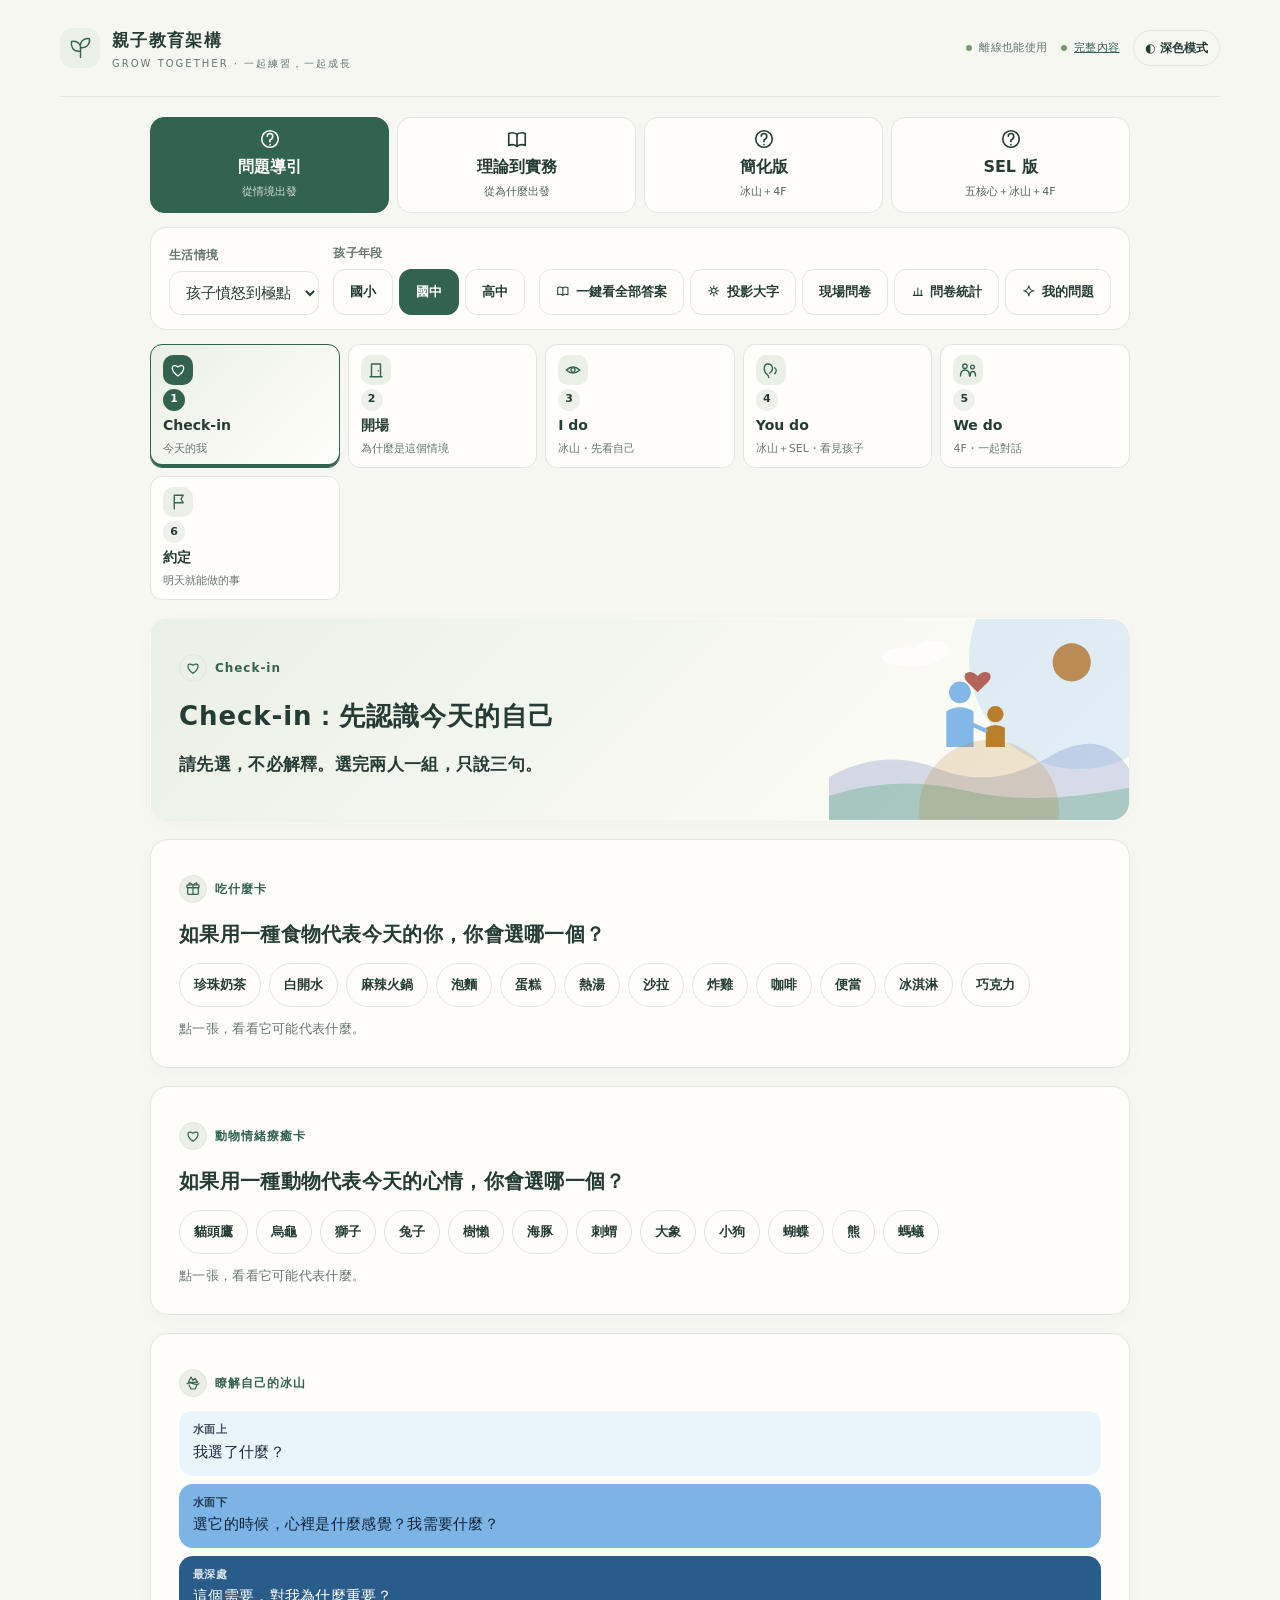
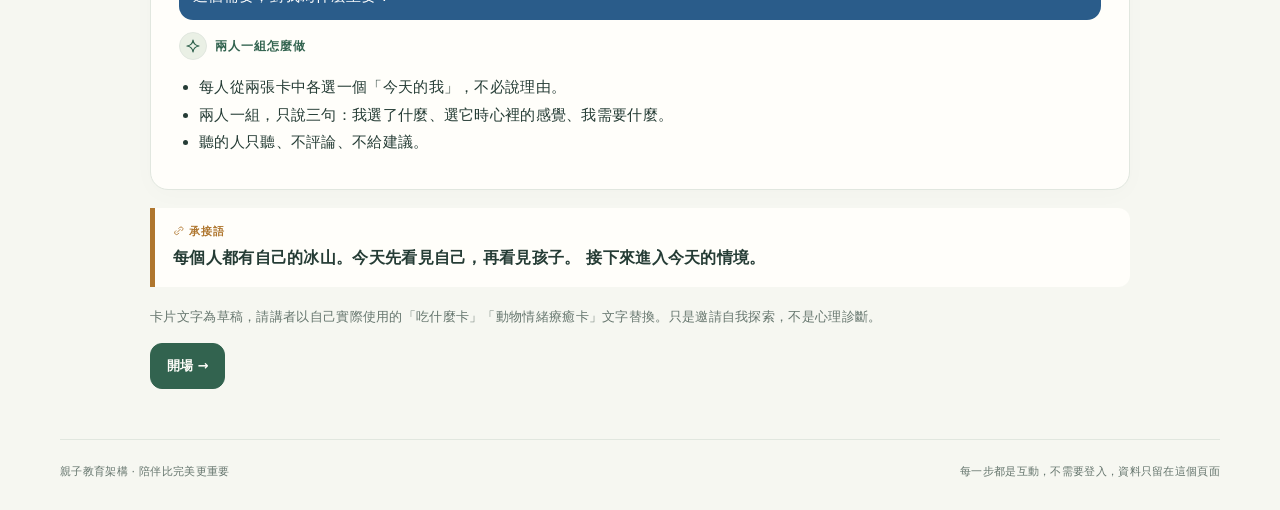
==== index.html @ 636d1036 "新增第四模式「SEL 版」：五大核心＋台語連連看＋冰山＋4F Co-Authored-By: Claude Sonnet 5.5 <noreply@anthropic.com> Claude-Sess" ====
<!doctype html>
<html lang="zh-Hant"><head><meta charset="utf-8"><meta name="viewport" content="width=device-width,initial-scale=1">
<title>親子教育架構・練習</title>
<style>

:root{--ink:#1F2A3A;--mut:#4A5568;--line:#DDE3E1;--bg:#FBFBF8;--card:#fff;--teal:#2A7F7A;--amber:#B7791F;--red:#B5473A;--blue:#2A5C8A;--track:#E9EEF2;--chipfg:#FFFFFF;--sky:#E4EDF4;--sea:#BFD9EE}
@media (prefers-color-scheme: dark){:root:not([data-theme="light"]){--ink:#E6EDF3;--mut:#A9B4C2;--line:#2F3B4C;--bg:#161C26;--card:#1E2733;--teal:#5FC4BD;--amber:#E9B872;--red:#F08A7E;--blue:#7DB4E6;--track:#2C3745;--chipfg:#10233A;--sky:#1A2230;--sea:#223B57}}
:root[data-theme="dark"]{--ink:#E6EDF3;--mut:#A9B4C2;--line:#2F3B4C;--bg:#161C26;--card:#1E2733;--teal:#5FC4BD;--amber:#E9B872;--red:#F08A7E;--blue:#7DB4E6;--track:#2C3745;--chipfg:#10233A;--sky:#1A2230;--sea:#223B57}
*{box-sizing:border-box}
body{margin:0;background:var(--bg);color:var(--ink);font-family:'Noto Sans TC',Arial,sans-serif;padding:16px;line-height:1.55}
.wrap{max-width:980px;margin:0 auto}
h1{font-size:24px;margin:4px 0 10px}
h2{font-size:18px;color:var(--teal);margin:0 0 8px}
h3{font-size:15px;margin:10px 0 4px}
label{display:block;font-size:14px;color:var(--mut);margin-top:8px}
select,button,textarea,input[type=text]{font:inherit;padding:9px 10px;border-radius:10px;border:1px solid var(--line);background:var(--card);color:var(--ink);width:100%}
button{cursor:pointer;width:auto}
button.primary{background:var(--teal);color:#fff;border-color:var(--teal)}
.row{display:flex;gap:8px;flex-wrap:wrap;align-items:center}
.seg button{border-radius:999px;padding:7px 16px}
.seg button.on,.tabs button.on{background:var(--teal);color:#fff;border-color:var(--teal)}
.tabs{display:flex;gap:6px;margin:12px 0;flex-wrap:wrap}
.tabs button{border-radius:10px;padding:9px 16px}
.card{background:var(--card);border:1px solid var(--line);border-radius:14px;padding:16px;margin:12px 0}
.grid{display:grid;grid-template-columns:repeat(auto-fit,minmax(260px,1fr));gap:12px}
.layerrow{border:1px solid var(--line);border-radius:10px;padding:8px 12px;margin:8px 0}
.layerrow small{display:block;opacity:.8}
.chip{display:inline-block;font-size:12px;font-weight:700;padding:2px 10px;border-radius:999px;margin:2px 4px 2px 0;background:var(--c);color:var(--chipfg)}
.legend{display:flex;flex-wrap:wrap;gap:6px;align-items:center;margin:6px 0}
.legend b{font-size:13px;color:var(--mut);margin-right:4px}
.sky{background:var(--sky);padding:10px 0 0;border-radius:12px 12px 0 0}
.sea{background:var(--sea);padding:0 0 10px;border-radius:0 0 12px 12px}
.wl{position:relative;border-top:3px dashed var(--blue);height:0}
.wl span{position:absolute;right:8px;top:-22px;font-size:12px;color:var(--blue);font-weight:700}
.band{text-align:center;font-size:14px;line-height:1.45}
.band small{display:block;font-size:12px;opacity:.85;margin-bottom:2px}
.band.b1{clip-path:polygon(24% 0,76% 0,94% 100%,6% 100%);padding:16px 17% 14px;margin:0 6%}
.band.b2{clip-path:polygon(4% 0,96% 0,100% 100%,0 100%);padding:16px 12% 14px}
.band.b3{clip-path:polygon(0 0,100% 0,88% 100%,12% 100%);padding:14px 16% 26px}
.f4{display:grid;grid-template-columns:repeat(auto-fit,minmax(215px,1fr));gap:10px}
.fc{background:var(--card);border:1px solid var(--line);border-top:8px solid var(--c);border-radius:12px;padding:12px}
.fc .fb{display:inline-block;background:var(--c);color:var(--chipfg);border-radius:999px;padding:1px 12px;font-weight:700;margin-right:6px}
.map{display:grid;grid-template-columns:auto 18px auto 18px 1fr;gap:6px 4px;align-items:center;margin:8px 0}
.map .ar{text-align:center;color:var(--mut)}
.map .box{border-radius:10px;padding:8px 10px;font-size:14px;font-weight:700}
.sel5{display:grid;grid-template-columns:repeat(auto-fit,minmax(170px,1fr));gap:10px}
.sc{background:var(--card);border:1px solid var(--line);border-top:8px solid var(--c);border-radius:12px;padding:12px;font-size:14px}
.sc .num{display:inline-flex;width:30px;height:30px;border-radius:50%;background:var(--c);color:var(--chipfg);align-items:center;justify-content:center;font-weight:700;margin-right:6px}
.sc small{display:block;color:var(--mut);margin:4px 0}
.chain{display:flex;flex-wrap:wrap;gap:8px;align-items:stretch;margin:8px 0}
.chain div{flex:1 1 150px;background:var(--track);border-radius:10px;padding:8px 10px;font-size:14px}
.chain b{display:block;font-size:12px;color:var(--teal)}
.tag{display:inline-block;font-size:12px;padding:2px 8px;border-radius:999px;background:var(--track);color:var(--mut);margin:2px 4px 2px 0}
.tag.warn{background:#F6D8D3;color:#7A2A20}
.todo{color:var(--red);font-weight:700}
.mut{color:var(--mut);font-size:14px}
ul,ol{padding-left:20px;margin:6px 0}
.bar{display:flex;align-items:center;gap:8px;margin:3px 0;font-size:13px}
.bar .t{flex:0 0 36px;color:var(--mut)}
.bar .track{flex:1;height:14px;background:var(--track);border-radius:7px;overflow:hidden}
.bar .fill{height:100%;border-radius:7px}
.bar .v{flex:0 0 44px;text-align:right}
.item{margin:12px 0;padding-bottom:10px;border-bottom:1px dashed var(--line)}
.ok{color:var(--teal);font-weight:700}.bad{color:var(--red);font-weight:700}
.hidden{display:none}
.rank{display:flex;gap:10px;align-items:flex-start;margin:8px 0}
.rank .n{flex:0 0 28px;height:28px;border-radius:50%;background:var(--teal);color:#fff;text-align:center;line-height:28px;font-weight:700}


/* Visual refresh — all assets remain self-contained. */
:root,:root[data-theme="light"]{color-scheme:light;--ink:#253c35;--mut:#66766e;--line:#e1e7df;--bg:#f6f7f1;--card:#fffefa;--teal:#32634f;--amber:#af762e;--red:#a74337;--blue:#427a92;--track:#edf1e9;--chipfg:#fff;--sky:#edf4f5;--sea:#d3e5e8;--soft:#eaf0e5;--shadow:0 5px 24px #263d3305}
:root[data-theme="dark"]{color-scheme:dark;--ink:#e3ece3;--mut:#acbcb1;--line:#354b40;--bg:#16251e;--card:#203329;--teal:#9fc9ab;--amber:#e3b46d;--red:#f1a393;--blue:#9fc7d9;--track:#2d4336;--chipfg:#17271e;--sky:#243d43;--sea:#2b4c55;--soft:#2c4435;--shadow:none}
html{scroll-behavior:smooth;scroll-padding-top:24px}
body{padding:0;font-family:"Microsoft JhengHei","PingFang TC",system-ui,sans-serif;font-size:15px;line-height:1.85;background:var(--bg);letter-spacing:.02em}
button,select,input,textarea{font:inherit}
button,select,input[type=text],textarea{min-height:44px;border-radius:12px;transition:background .18s,border-color .18s,box-shadow .18s}
button{font-size:13px;font-weight:600;padding:10px 16px}
button:hover{border-color:var(--teal);background:var(--soft)}
button.primary{background:var(--teal);border-color:var(--teal);color:var(--card)}
button.primary:hover{filter:brightness(.94)}
button:focus-visible,select:focus-visible,input:focus-visible,textarea:focus-visible,summary:focus-visible,a:focus-visible{outline:3px solid var(--amber);outline-offset:4px}
select,textarea,input[type=text]{padding:11px 12px;background:var(--card)}
textarea{resize:vertical;line-height:1.8}
input[type=checkbox],input[type=radio]{accent-color:var(--teal);width:18px;height:18px;vertical-align:middle;margin:0 8px 0 0;flex-shrink:0}
input[type=range]{accent-color:var(--teal);width:min(100%,360px);min-height:36px;vertical-align:middle}
.wrap{max-width:1240px;padding:0 40px;margin:auto}
.masthead{display:flex;justify-content:space-between;align-items:center;padding:25px 0;border-bottom:1px solid var(--line);gap:16px}
.brand{display:flex;align-items:center;gap:12px}.brand-mark{width:40px;height:40px;color:var(--teal);background:var(--soft);border-radius:13px;display:grid;place-items:center}
.brand-name{font-size:17px;font-weight:750;letter-spacing:.08em}.brand small{display:block;font-size:10px;letter-spacing:.2em;color:var(--mut);line-height:1.5}
.header-right{display:flex;gap:14px;align-items:center}.offline{font-size:11px;color:var(--mut);white-space:nowrap}.offline:before{content:"";display:inline-block;width:6px;height:6px;border-radius:50%;background:#7c9b63;margin-right:7px}
.theme-button{background:transparent;font-size:12px;min-height:36px;padding:5px 11px;border-radius:20px}
.hero{display:flex;justify-content:space-between;align-items:center;padding:42px 4px 40px;gap:20px}
.eyebrow{color:var(--teal);font-size:11px;font-weight:700;letter-spacing:.2em;display:flex;align-items:center;gap:12px}.eyebrow:before{content:"";width:23px;height:1px;background:var(--teal)}
h1{font-size:clamp(28px,3.2vw,40px);line-height:1.5;letter-spacing:.06em;margin:13px 0 13px;font-weight:750}.hero p{font-size:13px;color:var(--mut);margin:0;line-height:1.9}.hero-art{width:290px;height:175px;flex-shrink:0}
.workspace{display:grid;grid-template-columns:252px minmax(0,1fr);gap:28px;align-items:start;padding-bottom:40px}
.settings{position:sticky;top:22px;border:1px solid var(--line);border-radius:19px;background:var(--card);padding:23px 20px;box-shadow:var(--shadow)}
.panel-eyebrow{font-size:10px;letter-spacing:.17em;color:var(--mut);margin:0 0 4px}.settings h2{font-size:17px;color:var(--ink);margin:0 0 20px}.settings label{font-size:12px;font-weight:600;margin:16px 0 7px;color:var(--mut)}.settings .row{display:block}.settings .row>div{margin-bottom:18px}.settings select{font-size:13px;padding:11px 8px}.settings .seg{display:grid;grid-template-columns:1fr;gap:7px}.settings .seg button{text-align:left;border-radius:10px;font-size:13px;min-height:42px;padding:8px 12px;background:transparent}.settings .seg button.on{background:var(--soft);border-color:var(--soft);color:var(--teal)}.settings .seg button.on:after{content:"✓";float:right}
.side-note{border-top:1px solid var(--line);margin-top:24px;padding-top:19px;font-size:12px;color:var(--mut)}.side-note strong{display:block;font-size:12px;color:var(--teal);margin-bottom:5px}.side-note p{margin:0}
.main-content{min-width:0}.tabs{margin:0 0 21px;gap:6px;background:var(--soft);padding:5px;border-radius:13px;display:grid;grid-template-columns:repeat(3,1fr)}.tabs button{border:0;border-radius:9px;background:transparent;color:var(--mut);min-height:43px;padding:9px 6px;font-size:13px;white-space:nowrap}.tabs button.on{background:var(--card);color:var(--teal);box-shadow:0 2px 7px #243e3210}.tab-number{font-size:10px;opacity:.6;margin-right:7px;font-variant-numeric:tabular-nums}
.card{border-radius:18px;padding:26px 28px;margin:0 0 18px;box-shadow:var(--shadow);overflow-wrap:anywhere}.card h2{font-size:18px;letter-spacing:.035em;color:var(--ink);line-height:1.6;margin:0 0 15px}.card h3{font-size:14px;margin:19px 0 8px}.card p{margin:9px 0 14px}.card p:last-child{margin-bottom:0}.mut{font-size:13px;line-height:1.85}
#view>.card:first-child{background:var(--soft);border-color:transparent;padding:28px 30px;position:relative}#view>.card:first-child h2{font-size:12px;font-weight:600;color:var(--teal);letter-spacing:.1em}#view>.card:first-child>p>b{font-size:19px;line-height:1.85;font-weight:650}#view>.card:first-child>p:last-child{font-size:13px}
.legend{gap:7px;margin:11px 0}.legend b{font-size:11px;min-width:78px}.chip{font-size:11px;line-height:1.65;font-weight:600;padding:4px 10px;margin:2px 2px 2px 0;letter-spacing:0}.legend-card{padding:18px 25px}.legend-card h2{font-size:13px;color:var(--mut);margin-bottom:10px}.legend-card .mut{font-size:11px;margin-top:12px}
.chain{gap:8px;margin:18px 0 23px}.chain div{flex-basis:120px;border-radius:12px;padding:14px 13px;font-size:13px;line-height:1.9}.chain b{font-size:11px;letter-spacing:.05em;margin-bottom:5px}.map{grid-template-columns:auto 14px auto 14px minmax(0,1fr);gap:10px 5px;margin:18px 0}.map .box{font-size:12px;font-weight:600;padding:8px}.map .chip{font-size:10px;padding:3px 7px}
details{border-top:1px solid var(--line);margin-top:18px;padding-top:12px}summary{cursor:pointer;min-height:32px;padding:4px 0}.grid{gap:22px;grid-template-columns:repeat(auto-fit,minmax(min(100%,240px),1fr))}.grid>div>h3{margin-top:3px}.sky{padding-top:15px}.band{font-size:13px;line-height:1.9}.band small{font-size:11px}.wl{border-top-width:2px}.wl span{background:var(--sky);border-radius:6px;padding:0 5px;top:-25px}.sea{padding-bottom:16px}
.f4{grid-template-columns:repeat(auto-fit,minmax(min(100%,260px),1fr));gap:14px}.fc,.sc{border-top-width:4px;padding:19px 17px;border-radius:12px;font-size:13px;line-height:1.9}.fc .fb{font-size:11px;padding:2px 9px}.fc .mut{font-size:12px}.sel5{grid-template-columns:repeat(auto-fit,minmax(min(100%,190px),1fr));gap:12px}.sc .num{width:26px;height:26px;font-size:11px}.sc small{font-size:12px;margin:10px 0}.layerrow{padding:13px 15px;margin:11px 0;border-radius:12px;font-size:14px}.layerrow small{font-size:11px;margin-bottom:4px}
.card[data-i]>h2{display:flex;align-items:center;gap:10px}.card[data-i]>h2:before{content:"↗";display:grid;place-items:center;border-radius:10px;width:29px;height:29px;flex-shrink:0;background:var(--soft);color:var(--teal);font-size:16px}.card label:has(input[type=checkbox]),.card label:has(input[type=radio]){background:var(--bg);border:1px solid transparent;border-radius:10px;padding:11px 13px;margin:7px 0;font-size:14px;cursor:pointer}.card label:has(input:checked){background:var(--soft);border-color:var(--teal)}.card label:hover{border-color:var(--line)}.item{padding-bottom:16px;margin:16px 0}.bar{margin:7px 0}.bar .track{height:9px}.bar .v{font-size:11px;color:var(--mut)}.rank{gap:13px;padding:14px 0;border-bottom:1px solid var(--line)}.rank:last-child{border:0}.rank .n{flex-basis:25px;height:25px;line-height:25px;font-size:12px}.rank button{margin:6px;font-size:11px;padding:5px 10px;min-height:34px}
.page-footer{border-top:1px solid var(--line);padding:22px 0 28px;display:flex;justify-content:space-between;color:var(--mut);font-size:11px;gap:16px}.skip-link{position:absolute;left:20px;top:-70px;background:var(--card);padding:10px;z-index:10;color:var(--teal)}.skip-link:focus{top:10px}
@media(min-width:1100px){.chain{flex-wrap:nowrap}.chain div{flex-basis:0}.hero-art{margin-right:34px}}
@media(max-width:900px){.wrap{padding:0 24px}.workspace{grid-template-columns:210px minmax(0,1fr);gap:19px}.settings{padding:20px 15px}.card{padding:23px 20px}.hero-art{width:230px}.map{grid-template-columns:auto 12px auto 12px minmax(0,1fr)}}
@media(max-width:700px){.wrap{padding:0 18px}.masthead{padding:18px 0}.brand-name{font-size:15px}.brand small{font-size:8px}.brand-mark{width:35px;height:35px}.header-right{gap:7px}.header-right .offline{display:none}.hero{padding:28px 0 26px;gap:0;position:relative}.hero-art{width:135px;height:140px;opacity:.65;position:absolute;right:-5px;top:18px;z-index:-1}.hero-copy{max-width:100%}.hero h1{font-size:29px}.hero p{font-size:12px;max-width:85%}.eyebrow{font-size:9px}.workspace{display:block;padding-bottom:20px}.settings{position:static;padding:18px;margin-bottom:20px}.settings h2{font-size:15px;margin-bottom:10px}.panel-eyebrow{display:none}.settings .row{display:flex;gap:12px;align-items:start}.settings .row>div{flex:1 1 150px!important;margin:0}.settings label{margin-top:8px}.settings .seg{display:flex;flex-wrap:wrap;gap:7px}.settings .seg button{flex:1 1 75px;text-align:center;font-size:12px;padding:7px;min-height:40px}.settings .seg button.on:after{display:none}.side-note{display:none}.tabs{margin-bottom:16px}.tabs button{font-size:12px;min-height:42px}.tab-number{display:none}.card{border-radius:15px;padding:22px 18px;margin-bottom:15px}.card h2{font-size:17px}#view>.card:first-child{padding:23px 20px}#view>.card:first-child>p>b{font-size:17px}.map{grid-template-columns:auto 9px auto 9px minmax(0,1fr);gap:8px 3px}.map .box{font-size:11px;padding:6px}.map .chip{font-size:10px;padding:3px 5px}.map .ar{font-size:10px}.legend b{min-width:100%;margin-top:4px}.page-footer{display:block;font-size:10px}.page-footer span{display:block;margin:4px 0}.grid,.f4,.sel5{grid-template-columns:1fr}.chain div{flex-basis:130px}.card .row>button{flex:1 1 150px}}
@media(prefers-reduced-motion:reduce){html{scroll-behavior:auto}*,*:before,*:after{transition:none!important}}
@media print{body{background:#fff;color:#111;font-size:12px}.wrap{max-width:none;padding:0}.masthead,.hero,.settings,.tabs,.page-footer,.skip-link{display:none}.workspace{display:block}.card{box-shadow:none;break-inside:avoid;border:1px solid #ccc}.mut{color:#444}}

/* ── 簡化首頁與引導式流程 ── */
.app{max-width:860px;margin:0 auto;padding:6px 0 36px;outline:none}
.home{padding:30px 0 6px}
.home h1{margin:12px 0 10px}
.home .lead{font-size:15px;color:var(--mut);margin:0 0 6px}
.big3{display:grid;grid-template-columns:repeat(auto-fit,minmax(240px,1fr));gap:16px;margin:24px 0 18px}
.bigcard{display:flex;flex-direction:column;align-items:flex-start;gap:8px;text-align:left;background:var(--card);border:1px solid var(--line);border-radius:20px;padding:24px;min-height:176px;box-shadow:var(--shadow);width:100%;font-size:15px;font-weight:500;line-height:1.7;cursor:pointer}
.bigcard b{font-size:19px;font-weight:750;color:var(--ink)}
.bigcard .d{font-size:13px;color:var(--mut);font-weight:400;line-height:1.8}
.bigcard .ico{width:48px;height:48px;border-radius:15px;background:var(--soft);display:grid;place-items:center;color:var(--teal);margin-bottom:4px}
.bigcard:hover{border-color:var(--teal);transform:translateY(-2px)}
.linkrow{display:flex;gap:18px;flex-wrap:wrap;margin-top:8px}
.linkbtn{background:transparent;border:0;color:var(--teal);text-decoration:underline;padding:6px 2px;min-height:36px;font-weight:600}
.linkbtn:hover{background:transparent}
.topbar{display:flex;justify-content:space-between;align-items:center;gap:8px;margin:4px 0 8px}
.progress{display:flex;gap:6px;margin:4px 0 16px}
.progress i{flex:1;height:6px;border-radius:3px;background:var(--track)}
.progress i.done{background:var(--teal)}.progress i.cur{background:var(--amber)}
.kicker{font-size:12px;color:var(--teal);font-weight:700;letter-spacing:.08em;margin:0 0 6px}
.q{font-size:20px;font-weight:700;line-height:1.7;margin:4px 0 12px}
.choices{display:grid;gap:10px;margin:14px 0}
.choice{display:block;text-align:left;width:100%;border:1.5px solid var(--line);background:var(--card);border-radius:14px;padding:14px 16px;font-weight:500;font-size:15px;line-height:1.8;cursor:pointer;min-height:52px}
.choice small{display:block;color:var(--mut);font-weight:400;font-size:12px}
.choice.right{border-color:var(--f-findings);background:var(--soft)}
.choice.wrong{border-color:var(--red);animation:shake .4s}
.choice[disabled]{cursor:default;opacity:1}
.note{border-left:5px solid var(--teal);background:var(--soft);border-radius:10px;padding:12px 14px;margin:12px 0;font-size:14px;line-height:1.85}
.note.bad{border-color:var(--red)}
.sitgrid{display:grid;grid-template-columns:repeat(auto-fit,minmax(250px,1fr));gap:12px;margin:14px 0}
.sitcard{display:flex;flex-direction:column;gap:6px;text-align:left;background:var(--card);border:1px solid var(--line);border-left:8px solid var(--dc);border-radius:14px;padding:14px 16px;font-weight:500;cursor:pointer;min-height:112px;width:100%}
.sitcard b{font-size:16px}.sitcard small{color:var(--mut);font-weight:400;font-size:12px;line-height:1.7}
.sitcard .tg{font-size:11px;font-weight:700;color:var(--dc)}
.star{display:inline-block;background:var(--amber);color:var(--chipfg);border-radius:999px;font-size:11px;padding:1px 8px;margin-left:6px}
.row2{display:flex;gap:10px;flex-wrap:wrap;margin:14px 0}
.slots{display:grid;gap:8px;margin:12px 0}
.slot{display:flex;gap:10px;align-items:flex-start;border:2px dashed var(--line);border-radius:12px;padding:10px 12px;min-height:50px;font-size:14px}
.slot b{flex:0 0 28px;height:28px;border-radius:50%;background:var(--track);display:grid;place-items:center;font-size:12px}
.slot.ok{border-style:solid;border-color:var(--c);background:var(--soft)}
.slot.ok b{background:var(--c);color:var(--chipfg)}
.slot.bad{border-color:var(--red)}
.pool{display:grid;gap:8px;margin:12px 0}
.pool button.used{opacity:.35}
.scorebar{display:flex;gap:16px;flex-wrap:wrap;font-size:14px;color:var(--mut);margin:4px 0 12px}
.scorebar b{color:var(--ink)}
.big{font-size:42px;font-weight:800;color:var(--teal);line-height:1.2}
.summary{white-space:pre-wrap;font-size:14px;line-height:1.9;background:var(--bg);border:1px solid var(--line);border-radius:14px;padding:16px;margin:10px 0}
.layerbtn{border:0;border-radius:12px;padding:12px;font-weight:700;width:100%;cursor:pointer;min-height:48px}
.three{display:grid;grid-template-columns:repeat(auto-fit,minmax(180px,1fr));gap:10px;margin:12px 0}
.five{display:grid;grid-template-columns:repeat(auto-fit,minmax(150px,1fr));gap:10px;margin:12px 0}
.colbtn{border:0;border-radius:12px;padding:12px;font-weight:700;color:var(--chipfg);cursor:pointer;min-height:48px;background:var(--c)}
.colbtn:hover{background:var(--c);filter:brightness(.92)}
.chosen{outline:3px solid var(--ink)}
@keyframes shake{0%,100%{transform:none}25%{transform:translateX(-5px)}75%{transform:translateX(5px)}}
.ref>.card:first-child{background:var(--soft);border-color:transparent}
.refbar{display:flex;gap:10px;flex-wrap:wrap;align-items:flex-end;margin:6px 0 14px}
.refbar>div{flex:1 1 220px}
@media(max-width:700px){.app{padding-bottom:20px}.q{font-size:18px}.big3{margin-top:18px}.bigcard{min-height:0;padding:20px}}
@media print{.topbar,.progress,.row2,.linkrow,.big3{display:none}.summary{border:0}}
.bar2{display:flex;align-items:center;gap:8px;margin:4px 0;font-size:13px}
.bar2 .t{flex:0 0 40px;color:var(--mut)}.bar2 .tr{flex:1;height:14px;background:var(--track);border-radius:7px;overflow:hidden}
.bar2 .fl{display:block;height:100%;border-radius:7px}.bar2 .v{flex:0 0 44px;text-align:right}
.rk{display:flex;gap:12px;align-items:flex-start;margin:12px 0}.rk .n{flex:0 0 32px;height:32px;border-radius:50%;background:var(--teal);color:var(--chipfg);display:grid;place-items:center;font-weight:700}
.qchoice{border:0;color:var(--chipfg);background:var(--c);text-align:center;font-weight:700}
.qchoice:hover{background:var(--c);filter:brightness(.92)}
.qchoice.dim{opacity:.35}
.chk{display:flex;gap:6px;align-items:flex-start;font-size:14px;margin:6px 0;color:var(--ink)}
/* 系統為深色、但沒按切換鈕時，補上改版色票（原改版只在手動切換時才套用深色） */
@media (prefers-color-scheme: dark){:root:not([data-theme="light"]){color-scheme:dark;--ink:#e3ece3;--mut:#acbcb1;--line:#354b40;--bg:#16251e;--card:#203329;--teal:#9fc9ab;--amber:#e3b46d;--red:#f1a393;--blue:#9fc7d9;--track:#2d4336;--chipfg:#17271e;--sky:#243d43;--sea:#2b4c55;--soft:#2c4435;--shadow:none}}
/* ── 講師主線 ── */
.app{max-width:980px}
.ctlbar{display:grid;grid-template-columns:minmax(0,2fr) auto auto;gap:14px;align-items:end;background:var(--card);border:1px solid var(--line);border-radius:16px;padding:14px 18px;margin:14px 0}
.ctlbar label{margin:0 0 4px;font-size:12px;color:var(--mut);font-weight:600}.ctlbar select{width:100%}
.seg2{display:flex;gap:6px}.ctlbtns{display:flex;gap:6px}
.stepper{display:grid;grid-template-columns:repeat(5,1fr);gap:8px;margin:0 0 18px}
.stepper button{display:flex;flex-direction:column;align-items:flex-start;gap:2px;text-align:left;padding:10px 12px;border-radius:12px;background:var(--card);border:1px solid var(--line);min-height:76px;position:relative}
.stepper button b{font-size:14px}.stepper button small{font-size:11px;color:var(--mut);line-height:1.5;font-weight:400}
.stepper .sn{width:22px;height:22px;border-radius:50%;background:var(--track);display:grid;place-items:center;font-size:11px;font-weight:700}
.stepper .on{border-color:var(--teal);background:var(--soft);box-shadow:inset 0 -3px 0 var(--teal)}.stepper .on .sn{background:var(--teal);color:var(--chipfg)}
.stepper .past .sn{background:var(--teal);color:var(--chipfg)}
.hero2{background:var(--soft);border-color:transparent}.hero2 h2{font-size:26px;margin:4px 0 10px}
.big2{font-size:17px;line-height:1.9;font-weight:600;margin:0}
.chain5{display:flex;flex-wrap:wrap;align-items:stretch;gap:6px;margin:14px 0}
.chain5 .cl{flex:1 1 140px;border-radius:12px;padding:12px 13px;font-size:14px;line-height:1.7}.chain5 .cl small{display:block;font-size:11px;opacity:.85;margin-bottom:2px}
.chain5 .ar{align-self:center;color:var(--mut)}
.bridge{margin:18px 0;padding:14px 18px;border-left:5px solid var(--amber);background:var(--card);border-radius:0 12px 12px 0;font-size:16px;font-weight:600;line-height:1.8}
.bridge span{display:block;font-size:11px;color:var(--amber);letter-spacing:.12em;margin-bottom:2px}
.lead{background:var(--soft);border-radius:12px;padding:10px 16px;margin-top:10px}.lead summary{font-weight:700;color:var(--teal)}
.audience{margin-top:14px;padding-top:12px;border-top:1px dashed var(--line)}.audience label{font-weight:700;color:var(--ink);margin:0 0 6px}
.todo{border:1px dashed var(--amber);border-radius:10px;padding:8px 12px;color:var(--mut);font-size:13px}
.sel5b{display:grid;grid-template-columns:repeat(auto-fit,minmax(170px,1fr));gap:10px;margin-top:10px}
.sc2{background:var(--bg);border-radius:12px;padding:12px 14px;font-size:13px;line-height:1.8;border:1px solid var(--line)}.sc2 p{margin:6px 0 0}
.f4t{display:grid;gap:12px;margin-top:10px}
.f4r{display:grid;grid-template-columns:150px minmax(0,1fr);border:1px solid var(--line);border-left:8px solid var(--c);border-radius:14px;overflow:hidden;background:var(--bg)}
.f4h{padding:14px;display:flex;align-items:flex-start;gap:8px;background:var(--soft)}.f4h .n{width:26px;height:26px;border-radius:50%;background:var(--c);color:var(--chipfg);display:grid;place-items:center;font-size:13px;font-weight:700;flex-shrink:0}
.f4b{padding:12px 16px}.f4b .say{font-size:16px;font-weight:600;margin:0 0 4px;line-height:1.8}.f4b p{margin:0 0 6px}
.proj{font-size:19px}.proj .card{padding:32px 36px}.proj .big2{font-size:24px}.proj .q,.proj .f4b .say{font-size:22px}.proj .band{font-size:18px}.proj .band small{font-size:14px}.proj .chain5 .cl{font-size:17px}.proj .bridge{font-size:21px}
@media(max-width:800px){.ctlbar{grid-template-columns:1fr}.stepper{grid-template-columns:repeat(5,minmax(0,1fr));gap:4px}.stepper button{padding:8px 6px;min-height:0;align-items:center;text-align:center}.stepper button small{display:none}.f4r{grid-template-columns:1fr}.chain5 .ar{display:none}.hero2 h2{font-size:22px}}
@media print{.ctlbar,.stepper,.bridge,.lead{display:none}}
.sq{border-top:1px dashed var(--line);padding-top:6px;margin-top:8px!important}.sq small{display:block;font-size:10px;color:var(--mut);letter-spacing:.1em}
.stance{display:grid;grid-template-columns:repeat(auto-fit,minmax(220px,1fr));gap:12px;margin-top:10px}.stance div{background:var(--bg);border:1px solid var(--line);border-radius:12px;padding:12px 14px}.stance b{color:var(--teal);font-size:14px}.stance p{margin:4px 0 0;font-size:13px;line-height:1.8}
.cqs{display:grid;grid-template-columns:repeat(auto-fit,minmax(240px,1fr));gap:12px;margin-top:10px}.cq{border-left:5px solid var(--amber);background:var(--bg);border-radius:0 12px 12px 0;padding:10px 14px}.cq p{margin:6px 0 0;font-weight:600;line-height:1.8}
.ctlbtns{flex-wrap:wrap}
input[type=password],input[type=text]{width:100%}
.allbar{display:flex;flex-wrap:wrap;gap:10px;align-items:center;background:var(--soft);border-radius:14px;padding:12px 16px;margin:0 0 18px}.allbar span{flex:1 1 200px}
.allsec{margin:0 0 30px;scroll-margin-top:16px}
.sechead{display:flex;align-items:center;gap:10px;font-size:22px;margin:8px 0 12px!important;padding-bottom:8px;border-bottom:2px solid var(--teal);color:var(--ink)}
.sechead .sn{width:30px;height:30px;border-radius:50%;background:var(--teal);color:var(--chipfg);display:grid;place-items:center;font-size:14px}
.sechead small{font-size:12px;color:var(--mut);font-weight:400;margin-left:4px}
@media print{.allbar{display:none}.allsec{break-inside:auto}.sechead{break-after:avoid}}
/* ── 模式切換與理論模式 ── */
.modebar{display:grid;grid-template-columns:1fr 1fr;gap:8px;margin:14px 0 0}
.modebar button{display:flex;flex-direction:column;align-items:center;gap:0;padding:10px;border-radius:14px;font-size:16px;font-weight:700}
.modebar small{font-size:11px;font-weight:400;opacity:.8}
.grid2{display:grid;grid-template-columns:1fr 1fr;gap:16px}
.tl{display:flex;gap:4px;margin:12px 0}
.tlseg{display:flex;flex-direction:column;gap:2px;background:var(--soft);border-radius:10px;padding:8px 6px;min-width:0;font-size:12px;border-top:4px solid var(--teal)}
.tlseg b{font-size:12px;line-height:1.4}.tlseg small{color:var(--mut)}.tlseg .sn{width:20px;height:20px;border-radius:50%;background:var(--teal);color:var(--chipfg);display:grid;place-items:center;font-size:11px;font-weight:700}
.iyw{display:flex;flex-wrap:wrap;gap:8px;align-items:stretch;margin-top:10px}.iyw .iy{flex:1 1 200px;border:1px solid var(--line);border-top:6px solid var(--c);border-radius:12px;padding:12px 14px;background:var(--bg)}.iyw .iy b{font-size:16px}.iyw .iy p{margin:6px 0;font-size:13px;line-height:1.8}.iyw .iy small{color:var(--mut)}.iyw .ar{align-self:center;color:var(--mut)}
.steps3{display:grid;grid-template-columns:repeat(auto-fit,minmax(200px,1fr));gap:10px;margin-top:10px}.st3{background:var(--bg);border:1px solid var(--line);border-radius:12px;padding:12px 14px}.st3 .sn{display:inline-grid;width:22px;height:22px;border-radius:50%;background:var(--teal);color:var(--chipfg);place-items:center;font-size:12px;margin-right:6px}.st3 small{color:var(--mut);margin-left:6px}.st3 p{margin:6px 0 0;font-size:13px;line-height:1.8}
@media(max-width:800px){.grid2{grid-template-columns:1fr}.tl{flex-wrap:wrap}.tlseg{flex:1 1 45%!important}.iyw .ar{display:none}}
/* ── 插圖與色塊 ── */
.icewrap h3{margin:0 0 8px}
.icefig{display:grid;grid-template-columns:minmax(150px,210px) 1fr;gap:16px;align-items:stretch}
.iceart{width:100%;height:auto;display:block;border-radius:20px;box-shadow:var(--shadow)}
.icelayers{display:grid;gap:10px;align-content:stretch}
.icelayer{display:flex;gap:12px;align-items:center;border-radius:16px;padding:12px 14px;font-size:14px;line-height:1.75;border:1px solid var(--line);position:relative}
.icelayer small{display:block;font-size:11px;font-weight:700;letter-spacing:.04em;opacity:.85}
.icelayer .lico{flex:0 0 40px;height:40px;border-radius:50%;background:rgba(255,255,255,.35);display:grid;place-items:center}
.selart{width:100%;max-width:300px;height:auto;display:block;margin:0 auto}
.figrow{display:flex;justify-content:center;margin:8px 0 14px;padding:14px;border-radius:20px;background:radial-gradient(circle at 50% 50%,var(--soft),transparent 70%)}
.f4art{margin:8px 0 14px;padding:10px 12px 6px;border-radius:20px;background:linear-gradient(135deg,var(--soft),var(--card));border:1px solid var(--line)}
.f4art svg{width:100%;height:auto;display:block}
.f4lab{display:grid;grid-template-columns:repeat(4,1fr);text-align:center;margin-top:-6px}
.f4lab b{display:block;font-size:15px}.f4lab small{font-size:12px;opacity:.85}
.tools3{display:grid;grid-template-columns:repeat(auto-fit,minmax(220px,1fr));gap:16px;margin-top:10px;align-items:end}
.tools3 figure{margin:0;display:flex;flex-direction:column;gap:8px;align-items:center;padding:14px;border-radius:20px;background:var(--bg);border:1px solid var(--line)}
.tools3 figure svg{width:100%;max-width:230px;height:auto}.tools3 figure:nth-child(3) svg{max-width:100%}
.tools3 figcaption{font-size:13px;color:var(--mut);text-align:center}.tools3 figcaption b{display:block;color:var(--ink);font-size:15px}
.hero2{position:relative;overflow:hidden;background:linear-gradient(135deg,var(--soft),var(--card))}
.hero2::before,.hero2::after{content:"";position:absolute;border-radius:50%;pointer-events:none}
.hero2::before{width:220px;height:220px;right:-60px;top:-70px;background:var(--i-feeling);opacity:.22}
.hero2::after{width:140px;height:140px;right:70px;bottom:-60px;background:var(--f-feelings);opacity:.2}
.hero2>*{position:relative;z-index:1}
.card{position:relative}
.sc2{position:relative;overflow:hidden}
.sc2::after{content:"";position:absolute;right:-18px;bottom:-18px;width:60px;height:60px;border-radius:50%;background:currentColor;opacity:.05}
.sechead{background:linear-gradient(90deg,var(--soft),transparent);padding:8px 10px;border-radius:12px}
.stepper .on{background:linear-gradient(135deg,var(--soft),var(--card))}
.f4r{box-shadow:var(--shadow)}
.f4h{background:linear-gradient(135deg,var(--c),transparent 170%);}
.f4h b{color:var(--chipfg)}
.f4r .f4h .n{background:var(--card);color:var(--ink)}
.chain5 .cl{box-shadow:var(--shadow)}
@media(max-width:700px){.icefig{grid-template-columns:1fr}.iceart{max-width:240px;margin:0 auto}.tools3{grid-template-columns:1fr}.tools3 figure svg{max-width:240px}.tools3 figure:nth-child(3) svg{max-width:100%}}

.diagres{border-left:6px solid var(--f-future)}
.ice3{display:grid;gap:8px;margin:10px 0}.ice3>div{border-radius:14px;padding:10px 14px;line-height:1.7}.ice3 small{display:block;font-size:11px;font-weight:700;opacity:.85}
.row2.wrap{flex-wrap:wrap}.warnbox{margin-top:12px}

/* ── 圖示 ── */
.ic{width:1.15em;height:1.15em;flex:none;vertical-align:-.2em}
.kicker{display:flex;align-items:center;gap:8px}
.kic{display:inline-grid;place-items:center;width:28px;height:28px;border-radius:50%;background:var(--soft);color:var(--teal);border:1px solid var(--line)}
.kic .ic{width:16px;height:16px;vertical-align:0}
.stepper .sic{display:grid;place-items:center;width:30px;height:30px;border-radius:10px;background:var(--soft);color:var(--teal);margin-bottom:2px}
.stepper .sic .ic{width:18px;height:18px;vertical-align:0}
.stepper .on .sic{background:var(--teal);color:var(--chipfg)}
.stepper .past .sic{background:var(--track)}
.bic{width:1.05em;height:1.05em;margin-right:6px;vertical-align:-.15em}
.mic{width:22px;height:22px;display:block;margin:0 auto 2px}
.modebar button{text-align:center}
.cic{position:absolute;right:10px;top:10px;width:24px;height:24px;opacity:.55}
.chain5 .cl,.f4r .f4h,.sc2{position:relative}
.chain5 .cl .cic{position:static;display:block;margin:0 0 4px;opacity:.8}
.f4h{padding-right:40px}
.herodeco{position:absolute;right:0;bottom:0;width:min(260px,38%);height:auto;opacity:.95;pointer-events:none;z-index:0}
.hero2>:not(.herodeco){position:relative;z-index:1}
.hero2 .big2{max-width:calc(100% - min(240px,34%))}
.bridge span .ic{margin-right:4px}
.lead summary{display:flex;align-items:center}
@media(max-width:700px){.herodeco{width:130px;opacity:.55}.hero2 .big2{max-width:none}.stepper .sic{width:24px;height:24px}.stepper .sic .ic{width:15px;height:15px}}
.tools3{grid-template-columns:1fr 1fr 1.6fr;align-items:center}
.tools3 .f4lab b{font-size:12px;white-space:nowrap}.tools3 .f4lab small{font-size:11px}
.herodeco{width:min(300px,42%)}
@media(max-width:900px){.tools3{grid-template-columns:1fr}}

.f4h{padding-right:12px}.f4h b,.f4h span{white-space:nowrap}

.wq{font-style:normal;display:inline-block;margin-top:4px;padding:2px 10px;border-radius:999px;font-size:12px;font-weight:700;background:var(--card);color:var(--ink);border:1px solid var(--line);white-space:nowrap}
.f4lab .wq{display:block;width:max-content;margin:4px auto 0;color:inherit;border-color:currentColor;font-size:11px;padding:1px 8px}
.f4h{flex-wrap:wrap}.f4h .wq{flex-basis:auto}
.tools3>*,.f4art,.f4lab>*{min-width:0}
@media(max-width:700px){
.f4h b,.f4h span,.wq{white-space:normal}
.f4lab b{font-size:11px;white-space:normal}.f4lab small{font-size:10px}
.f4lab .wq{width:auto;max-width:100%;font-size:10px;padding:1px 4px}
.f4h{flex-wrap:wrap;padding:10px}
.tools3 figure{padding:10px;max-width:100%}
}

.livegrid{display:grid;grid-template-columns:minmax(260px,360px) 1fr;gap:16px;align-items:start}
.liveqr{text-align:center}.qrimg{width:100%;max-width:320px;border-radius:16px;background:#fff;padding:8px;border:1px solid var(--line)}
.livecount{display:flex;align-items:baseline;justify-content:center;gap:8px;margin:8px 0}.livecount b{font-size:56px;line-height:1;color:var(--teal)}.livecount span{font-size:18px;color:var(--mut)}
.proj .livecount b{font-size:96px}
@media(max-width:800px){.livegrid{grid-template-columns:1fr}}

.modebar{grid-template-columns:repeat(auto-fit,minmax(110px,1fr))}
.tools2{grid-template-columns:1fr 1.5fr}
@media(max-width:900px){.tools2{grid-template-columns:1fr}}
.stepper:has(button:nth-child(4):last-child){grid-template-columns:repeat(4,minmax(0,1fr))}
.tools2 figure:nth-child(2) svg{max-width:100%}.tools2 .f4lab b{font-size:14px}

.cichips{display:flex;flex-wrap:wrap;gap:8px;margin:10px 0}.cichip{padding:8px 14px;border-radius:999px;font-weight:600}

.twgrid{display:grid;grid-template-columns:1fr 1fr;gap:14px;margin:12px 0}.twcol{display:grid;gap:10px;align-content:start}
.twb{display:flex;flex-direction:column;align-items:flex-start;gap:2px;text-align:left;padding:12px 14px;border-radius:14px;min-height:56px}
.twb small{font-weight:400;opacity:.85}.twb.tok{opacity:.9;background:var(--soft);border-color:var(--teal)}.twb.tok:disabled{cursor:default}
.twans{margin-top:4px;padding:2px 10px;border-radius:999px;background:var(--teal);color:var(--chipfg);font-size:13px;font-weight:700}
.twbad{animation:twshake .35s;border-color:var(--red)!important}
@keyframes twshake{25%{transform:translateX(-5px)}75%{transform:translateX(5px)}}
@media(max-width:560px){.twgrid{grid-template-columns:1fr}}
@media(prefers-reduced-motion:reduce){.twbad{animation:none}}
.stepper:has(button:nth-child(5):last-child){grid-template-columns:repeat(5,minmax(0,1fr))}

</style></head>
<body><a class="skip-link" href="#app">跳到內容</a><div class="wrap">
<header class="masthead"><div class="brand"><span class="brand-mark" aria-hidden="true"><svg width="25" height="25" viewBox="0 0 28 28" fill="none"><path d="M14 24V13M14 17C5 18 3 11 4 6c7-1 11 3 10 11ZM14 13C13 6 18 2 24 3c1 6-3 11-10 10Z" stroke="currentColor" stroke-width="1.6" stroke-linecap="round" stroke-linejoin="round"/></svg></span><div><div class="brand-name">親子教育架構</div><small>GROW TOGETHER · 一起練習，一起成長</small></div></div><div class="header-right"><span class="offline">離線也能使用</span><a class="offline" href="full.html" style="color:var(--teal);text-decoration:underline">完整內容</a><button class="theme-button" id="themeToggle" type="button" aria-label="切換為深色模式" aria-pressed="false">◐ 深色模式</button></div></header>
<main id="app" class="app" tabindex="-1"></main>
<footer class="page-footer"><span>親子教育架構 · 陪伴比完美更重要</span><span>每一步都是互動，不需要登入，資料只留在這個頁面</span></footer></div>
<script>window.FW_EMBED={
  "name": "親子教育架構",
  "version": "2.3.0",
  "status": "draft（待講師確認標註為 TODO 的欄位）",
  "layers": [
    {
      "id": "coherence",
      "label": "1 邏輯一貫性",
      "desc": "同一個情境，從行為到約定一條線走到底。"
    },
    {
      "id": "iceberg",
      "label": "2 冰山模式",
      "desc": "先孩子、後父母；三層：行為表層、感受與需求、價值信念。"
    },
    {
      "id": "stages",
      "label": "3 I do · You do · We do",
      "desc": "先看自己，再看對方，最後一起找解方。"
    },
    {
      "id": "fourF",
      "label": "4 4F 模式",
      "desc": "Facts → Feelings → Findings → Future，對應冰山由上往下再回到水面。"
    },
    {
      "id": "audience",
      "label": "5 對象：國小／國中／高中",
      "desc": "步驟不變，語氣、決策權與約定方式依年段調整。"
    },
    {
      "id": "interaction",
      "label": "6 提問與互動",
      "desc": "提問階梯、猜一猜、配對、排序、承諾；家長／學生問卷統計，並看見兩邊的落差。"
    }
  ],
  "core": {
    "stages": [
      {
        "id": "ido",
        "label": "I do",
        "purpose": "先看見自己：說出自己的經驗、反應與信念，不急著批判他人。",
        "leaderMoves": [
          "講師先分享自己的做法（示範句）",
          "邀請家長用一句話說出自己的做法"
        ],
        "participantMoves": [
          "回想最近一次類似的情境",
          "說出當下的身體訊號與反應"
        ],
        "output": "一句話：我通常怎麼做",
        "icebergLink": "先看自己的冰山（父母）"
      },
      {
        "id": "youdo",
        "label": "You do",
        "purpose": "換位思考：看見孩子、家長、教師在同一件事裡不同的感受與期待。",
        "leaderMoves": [
          "先看孩子的冰山，再看父母的冰山",
          "用提問取代解釋"
        ],
        "participantMoves": [
          "猜孩子的感受與需要",
          "用不同角色各說一句話"
        ],
        "output": "一張雙冰山圖",
        "icebergLink": "孩子的冰山 ⇄ 父母的冰山"
      },
      {
        "id": "wedo",
        "label": "We do",
        "purpose": "共同找解方：用 4F 把對話走到具體約定。",
        "leaderMoves": [
          "帶著 4F 逐步提問",
          "把約定寫成時間、地點、誰、做什麼"
        ],
        "participantMoves": [
          "兩邊各說一次",
          "一起決定一個小步驟"
        ],
        "output": "一個明天就能做的約定",
        "icebergLink": "把新做法帶回水面"
      }
    ],
    "fourF": [
      {
        "id": "facts",
        "label": "Facts 事實",
        "prompt": "發生了什麼事？只還原過程，不評論。",
        "avoid": "「你怎麼又…」「你就是…」",
        "q": "What 什麼事"
      },
      {
        "id": "feelings",
        "label": "Feelings 感受",
        "prompt": "你當下的心情如何？哪一部分最挫折、最開心？",
        "avoid": "「這有什麼好難過的」",
        "q": "How 感覺如何"
      },
      {
        "id": "findings",
        "label": "Findings 發現",
        "prompt": "找出原因與需要：這個情緒或行為在提醒我們什麼？",
        "avoid": "急著給答案或下結論",
        "q": "Why 為什麼"
      },
      {
        "id": "future",
        "label": "Future 未來",
        "prompt": "約定具體的下一步：時間、地點、誰、做什麼。",
        "avoid": "只說「下次不要」",
        "q": "When 何時做"
      }
    ],
    "fourFOrder": [
      "facts",
      "feelings",
      "findings",
      "future"
    ],
    "fourFToIceberg": {
      "facts": "behavior",
      "feelings": "feeling",
      "findings": "belief",
      "future": "behavior"
    },
    "fourFToSEL": {
      "facts": [
        "self_management"
      ],
      "feelings": [
        "self_awareness"
      ],
      "findings": [
        "social_awareness",
        "relationship_skills"
      ],
      "future": [
        "responsible_decision"
      ]
    },
    "sel": [
      {
        "id": "self_awareness",
        "label": "自我覺察",
        "desc": "知道自己的情緒、想法與價值",
        "taiyu": "知輕重、幾兩重"
      },
      {
        "id": "self_management",
        "label": "自我管理",
        "desc": "調整情緒與行為，不被情緒牽著走",
        "taiyu": "知吃知穿，知分寸"
      },
      {
        "id": "social_awareness",
        "label": "社會覺察",
        "desc": "理解他人的立場與感受",
        "taiyu": "目色好"
      },
      {
        "id": "relationship_skills",
        "label": "關係技巧",
        "desc": "溝通、合作與解決衝突",
        "taiyu": "互相、人情留一線"
      },
      {
        "id": "responsible_decision",
        "label": "負責任決定",
        "desc": "考慮後果，做出合宜的選擇",
        "taiyu": "做人要有肩胛頭"
      }
    ],
    "iceberg": {
      "note": "冰山理論：薩提爾（Virginia Satir）",
      "layers": [
        {
          "id": "behavior",
          "label": "行為表層（水面上）",
          "desc": "看得到的：吼叫、拖延、頂嘴、冷戰。"
        },
        {
          "id": "feeling",
          "label": "感受與需求（水面下）",
          "desc": "委屈、焦慮、害怕、想被理解、想被認同。"
        },
        {
          "id": "belief",
          "label": "價值信念（最深處）",
          "desc": "「我必須…」「這樣才是好孩子」。"
        }
      ],
      "displayOrder": [
        "child",
        "parent"
      ],
      "interplay": "父母第三層的信念決定第一層的反應；孩子聽見的是第二層的訊息（被否定，或被接納）。兩座冰山在水面上碰撞，通常是水面下的需求沒有被看見。",
      "rule": "先看自己的冰山，再看孩子的冰山，才不會把焦慮變成控制。"
    },
    "systemLayers": [
      "家庭",
      "親子互動",
      "學校",
      "社會"
    ],
    "systemQuestion": "別只問「孩子為什麼這麼沒自制力」，先問「是什麼環境，讓他離不開？」",
    "coherenceRules": [
      "同一個情境從頭到尾只用一個例子，不中途換例。",
      "4F 與冰山對應：Facts→行為、Feelings→感受與需求、Findings→價值信念、Future→把新做法帶回水面。",
      "每個 SEL 核心在情境中都有具體的行動，五個同時運作。",
      "約定要包含時間、地點、誰、做什麼，並有檢討的時間。",
      "不同年段步驟順序不變，改變的是語氣、決策權與約定方式。"
    ],
    "closingSteps": [
      "先問「發生什麼事」（Facts）",
      "再說自己的感受（Feelings）",
      "一起找原因與需要（Findings）",
      "訂一條明天就能做的約定（Future）"
    ],
    "questionBank": {
      "elementary": {
        "behavior": [
          "發生了什麼事？你看到什麼？",
          "你做了什麼？"
        ],
        "feeling": [
          "你是生氣、難過，還是害怕？",
          "你身體哪裡有感覺？"
        ],
        "belief": [
          "你心裡有沒有想：我是不是…？",
          "你最希望大人怎麼做？"
        ],
        "future": [
          "我們選一個辦法試試看好嗎？",
          "你想選哪一個？"
        ]
      },
      "junior": {
        "behavior": [
          "剛剛發生了什麼？你想先說，還是先靜一下？",
          "當時你做了什麼？"
        ],
        "feeling": [
          "你當時最在意的是什麼？",
          "你心裡是什麼感覺？"
        ],
        "belief": [
          "你覺得哪裡最不公平？",
          "你希望別人怎麼看你？"
        ],
        "future": [
          "你覺得怎樣比較公平？",
          "我們各退一步，你想怎麼試？"
        ]
      },
      "senior": {
        "behavior": [
          "我想先確認事實，我理解的對嗎？",
          "你想怎麼描述剛剛的狀況？"
        ],
        "feeling": [
          "這件事讓你有什麼感覺？我擔心…，你怎麼看？",
          "你最需要什麼？"
        ],
        "belief": [
          "這件事對你重要在哪裡？",
          "你最在意的價值是什麼？"
        ],
        "future": [
          "你的提案是什麼？",
          "我能怎麼配合？"
        ]
      }
    },
    "interactionTemplates": [
      {
        "id": "poll",
        "type": "poll",
        "stage": "opening",
        "title": "最近有這種情況嗎？",
        "instruction": "勾選孩子最近一個月的情況（不記名）。"
      },
      {
        "id": "ido_scale",
        "type": "scale",
        "stage": "ido",
        "title": "當下的強度",
        "instruction": "遇到這種情況，我當下的情緒強度是 1–5？"
      },
      {
        "id": "ido_reflect",
        "type": "reflect",
        "stage": "ido",
        "title": "我通常怎麼做",
        "instruction": "用一句話說出你的做法。"
      },
      {
        "id": "youdo_guess",
        "type": "guess",
        "stage": "youdo",
        "title": "猜一猜孩子的冰山",
        "instruction": "先看行為，第二下揭曉感受與需求，第三下揭曉信念。",
        "reveal": "click"
      },
      {
        "id": "youdo_match",
        "type": "match",
        "stage": "youdo",
        "title": "放進冰山三層",
        "instruction": "把三句話分別放進冰山的三層。"
      },
      {
        "id": "youdo_roleswap",
        "type": "roleswap",
        "stage": "youdo",
        "title": "角色換位",
        "instruction": "用孩子、家長各說一句話。"
      },
      {
        "id": "wedo_order",
        "type": "order",
        "stage": "wedo",
        "title": "4F 排排看",
        "instruction": "把四句話排成 Facts → Feelings → Findings → Future。"
      },
      {
        "id": "wedo_commit",
        "type": "commit",
        "stage": "wedo",
        "title": "明天就能做的約定",
        "instruction": "寫下：時間、地點、誰、做什麼。"
      },
      {
        "id": "closing_reflect",
        "type": "reflect",
        "stage": "closing",
        "title": "我要帶走的一個行動",
        "instruction": "從今天的四個步驟中，選一個明天先做。"
      }
    ],
    "colors": {
      "note": "同一個顏色在每個畫面代表同一件事：4F 四色、SEL 五色、冰山三層。l＝淺色模式，d＝深色模式。",
      "fourF": {
        "facts": {
          "l": "#C0504D",
          "d": "#F2A5A5"
        },
        "feelings": {
          "l": "#B7791F",
          "d": "#E9B872"
        },
        "findings": {
          "l": "#2F8F5B",
          "d": "#8FD1A0"
        },
        "future": {
          "l": "#2E6FB5",
          "d": "#9CC3E8"
        }
      },
      "sel": {
        "self_awareness": {
          "l": "#0F8B8D",
          "d": "#4FD1D3"
        },
        "self_management": {
          "l": "#3F5BA9",
          "d": "#8FA8F0"
        },
        "social_awareness": {
          "l": "#7A4FB3",
          "d": "#B79BE0"
        },
        "relationship_skills": {
          "l": "#C2417A",
          "d": "#F08AB5"
        },
        "responsible_decision": {
          "l": "#8A5A2B",
          "d": "#D9A066"
        }
      },
      "iceberg": {
        "behavior": {
          "bg": {
            "l": "#EAF4FB",
            "d": "#2C3F55"
          },
          "fg": {
            "l": "#1F2A3A",
            "d": "#E6EDF3"
          }
        },
        "feeling": {
          "bg": {
            "l": "#7DB4E6",
            "d": "#3E6E9E"
          },
          "fg": {
            "l": "#10233A",
            "d": "#F2F6FA"
          }
        },
        "belief": {
          "bg": {
            "l": "#2A5C8A",
            "d": "#1E3A5F"
          },
          "fg": {
            "l": "#FFFFFF",
            "d": "#E6EDF3"
          }
        }
      }
    },
    "counselorStance": [
      {
        "id": "accept",
        "label": "先接納，再談事",
        "text": "先接住情緒（自我覺察），事情稍後再處理。「你現在很不好受」比「你應該…」更能打開對話。"
      },
      {
        "id": "expert",
        "label": "孩子是自己的專家",
        "text": "問，而不是答。大人提供選項與底線，答案由孩子說出來（負責任決定）。"
      },
      {
        "id": "open",
        "label": "用開放式提問",
        "text": "用「什麼、怎麼、有沒有」開頭，少用「為什麼」，避免變成責備。"
      },
      {
        "id": "strength",
        "label": "看見例外與資源",
        "text": "問「有沒有哪一次比較順利？」讓孩子發現自己已經有的能力（自我管理）。"
      },
      {
        "id": "together",
        "label": "一起決定，大人也承擔",
        "text": "約定由雙方一起訂、大人也遵守（關係技巧），孩子先說、大人後說。"
      },
      {
        "id": "small",
        "label": "小步驟、可調整",
        "text": "只約一件明天做得到的小事，並訂下回頭看的時間；不順利就一起調整，不是失敗。"
      }
    ],
    "counselorQuestionTypes": {
      "exception": "例外問句",
      "scale": "量尺問句",
      "hope": "期待問句",
      "resource": "資源問句"
    }
  },
  "audiences": {
    "elementary": {
      "label": "國小",
      "grades": "1–6 年級（約 7–12 歲）",
      "developmental": "情緒詞彙有限，需要大人幫忙命名情緒；規則與後果要具體、可看見；對「被愛、被肯定」非常敏感。",
      "autonomy": "低到中：大人主導，孩子在 2–3 個選項中選擇。",
      "parentRole": "示範者與引導者：先示範怎麼說，再邀請孩子跟著說。",
      "icebergDepth": "第三層用簡單句：「我是不是不夠好？」「爸媽是不是不喜歡我？」，不談抽象價值。",
      "language": [
        "短句，一次只問一件事",
        "用情緒卡、情緒溫度計（1–5）幫孩子找詞",
        "用「你是不是…？」給選項，少用「你為什麼…？」"
      ],
      "fourFStyle": {
        "facts": "我看到／我聽到…（一句話）",
        "feelings": "你是生氣、難過，還是害怕？",
        "findings": "你需要我陪你，還是需要一點時間？",
        "future": "我們從這兩個辦法選一個"
      },
      "interactionStyle": "圖卡、情緒溫度計、二選一",
      "contractStyle": "家長帶領、孩子二選一，貼在家裡，每天簡單檢查。",
      "cautions": [
        "避免長篇說理",
        "避免當眾糾正",
        "先安撫身體（抱一下、深呼吸），再說道理"
      ]
    },
    "junior": {
      "label": "國中",
      "grades": "7–9 年級（約 13–15 歲）",
      "developmental": "青春期：同儕與面子很重要，想被當成大人；情緒起伏大，容易頂嘴或封閉。",
      "autonomy": "中：規則要一起討論，孩子參與訂定。",
      "parentRole": "協商者與陪伴者：少說教，多提問，先聽完再回應。",
      "icebergDepth": "第三層談「尊重、公平、被信任」：「我不想被當小孩」「你們不相信我」。",
      "language": [
        "先問再說，避免「你就是…」",
        "不在別人面前糾正",
        "先承認孩子有道理的部分，再談規則"
      ],
      "fourFStyle": {
        "facts": "我看到…，我說得對嗎？",
        "feelings": "我有點…，你呢？",
        "findings": "我們各自在意的是什麼？",
        "future": "你覺得怎樣比較公平？我們各退一步"
      },
      "interactionStyle": "匿名投票、角色換位、情境選擇",
      "contractStyle": "共同協商，條款可檢討、可調整，兩週後回頭看。",
      "cautions": [
        "避免比較、貼標籤",
        "避免公開羞辱",
        "尊重隱私，不追問細節"
      ]
    },
    "senior": {
      "label": "高中",
      "grades": "10–12 年級（約 16–18 歲）",
      "developmental": "接近成人：在意自我認同與未來（升學、人生方向）；壓力來自課業與選擇；需要被當成對等的夥伴。",
      "autonomy": "高：孩子提案、為決定負責，家長提供資源與意見。",
      "parentRole": "顧問與後盾：先問「你需要我做什麼？」，徵求同意後才給建議。",
      "icebergDepth": "第三層可談價值與未來：「我的人生由誰決定？」「我必須成功才有價值嗎？」",
      "language": [
        "用平等的語氣：「我想跟你討論…」",
        "先徵求同意：「我可以說說我的擔心嗎？」",
        "決定權留給孩子，同時說明自己的底線"
      ],
      "fourFStyle": {
        "facts": "我想先確認事實…",
        "feelings": "我擔心…，你的想法是？",
        "findings": "這件事對你重要在哪裡？",
        "future": "你的提案是什麼？我能怎麼配合？"
      },
      "interactionStyle": "開放式討論、利弊分析、孩子提案",
      "contractStyle": "孩子先提案、家長回饋，設定檢核指標與例外條款。",
      "cautions": [
        "避免替孩子做決定",
        "避免用金錢或愛當條件",
        "涉及安全或健康時，說明底線並尋求專業協助"
      ]
    }
  },
  "survey": {
    "note": "與 sihu-parent-survey 的 config.js GROUPS 相同；選項文字必須完全一致。",
    "groups": [
      {
        "key": "emotion",
        "name": "情緒",
        "items": [
          "容易生氣、煩躁",
          "焦慮、緊張",
          "難過、低落",
          "課業升學壓力大",
          "不說出自己的感受",
          "沒有明顯困擾"
        ]
      },
      {
        "key": "behavior",
        "name": "行為",
        "items": [
          "衝動、頂嘴",
          "拖延、要一直催",
          "過度使用手機網路",
          "不遵守規範",
          "遇到困難就逃避",
          "沒有明顯困擾"
        ]
      },
      {
        "key": "social",
        "name": "人際",
        "items": [
          "與孩子溝通時，經常演變成責備、爭吵或冷戰",
          "與同學容易發生爭執或意見衝突",
          "覺得自己沒有知心朋友，或常感到被孤立",
          "曾遭遇言語嘲諷、排擠、欺負或網路霸凌",
          "不容易表達自己的想法，也不敢拒絕他人的要求",
          "家長與教師對孩子的管教方式或期待不同",
          "近期沒有明顯的人際互動困擾"
        ]
      }
    ],
    "optionalQuestions": [
      {
        "id": "grade",
        "text": "孩子目前就讀",
        "options": [
          "國小",
          "國中",
          "高中"
        ],
        "use": "依年段切換情境內容"
      }
    ],
    "respondents": [
      {
        "id": "parent",
        "label": "家長",
        "stem": "想一想孩子最近一個月的情況，有的就勾。"
      },
      {
        "id": "student",
        "label": "學生",
        "stem": "想一想你自己最近一個月的情況，有的就勾。不記名，不會知道是誰填的。"
      }
    ],
    "studentItems": {
      "容易生氣、煩躁": "我最近容易生氣、煩躁",
      "焦慮、緊張": "我常覺得焦慮、緊張",
      "難過、低落": "我常覺得難過、心情低落",
      "課業升學壓力大": "我覺得課業升學壓力很大",
      "不說出自己的感受": "我不太會說出自己的感受",
      "沒有明顯困擾": "我最近沒有明顯困擾",
      "衝動、頂嘴": "我有時候會衝動、忍不住頂嘴",
      "拖延、要一直催": "我常拖延，需要被一直催",
      "過度使用手機網路": "我常常滑手機、上網停不下來",
      "不遵守規範": "我常常覺得規定很難遵守",
      "遇到困難就逃避": "遇到困難，我會想逃避",
      "與孩子溝通時，經常演變成責備、爭吵或冷戰": "跟爸媽說話時，常常變成被罵、吵架或冷戰",
      "與同學容易發生爭執或意見衝突": "我跟同學容易吵架或意見不合",
      "覺得自己沒有知心朋友，或常感到被孤立": "我覺得沒有知心朋友，或常覺得被孤立",
      "曾遭遇言語嘲諷、排擠、欺負或網路霸凌": "我曾被嘲笑、排擠、欺負或遭到網路霸凌",
      "不容易表達自己的想法，也不敢拒絕他人的要求": "我不容易說出自己的想法，也不敢拒絕別人",
      "家長與教師對孩子的管教方式或期待不同": "我覺得爸媽和老師對我的要求或期待不一樣",
      "近期沒有明顯的人際互動困擾": "我最近沒有明顯的人際困擾"
    },
    "noneItems": [
      "沒有明顯困擾",
      "近期沒有明顯的人際互動困擾"
    ],
    "gapThreshold": 0.15,
    "payloadNote": "送到 Apps Script 時需在 Code.gs 新增 role 欄（parent/student）；本模組不修改 sihu-parent-survey。",
    "live": {
      "page": "https://cyysongyy.github.io/sihu-parent-survey/",
      "api": "https://script.google.com/macros/s/AKfycbwasPYD2QEGbmexkp91rSts8Z8Dqw2tZLlA__W0qZEPV_aFVeGQKQtcxsJ3LsiD6p6f/exec",
      "pollSec": 5,
      "note": "即時統計讀取 sihu-parent-survey 的 Apps Script（只讀 GET）；該後端目前只收家長答案，不分角色。"
    }
  },
  "situations": [
    {
      "id": "emotion_outburst",
      "domain": "emotion",
      "title": "孩子憤怒到極點",
      "storyline": "孩子的怒氣是水面上的行為，水面下是「沒被聽見」的委屈；只處理甩門，等於只處理冰山一角。",
      "surveyLink": {
        "emotion": [
          "容易生氣、煩躁"
        ],
        "behavior": [
          "衝動、頂嘴"
        ]
      },
      "chain": {
        "surface": "大吼、甩門",
        "below": "委屈、沒被聽見",
        "deep": "「我的感受不重要」",
        "skill": "先自我管理，再自我覺察",
        "agreement": "孩子自己訂冷靜暗號，冷靜後由孩子決定怎麼談"
      },
      "triggerForParent": "孩子早上拖拖拉拉、快遲到了，我生氣地說了什麼？",
      "parentIceberg": {
        "behavior": "大罵：「不准甩門！」",
        "feeling": "焦慮、生氣、無力；需要孩子守規矩、需要被尊重",
        "belief": "「情緒要自己處理」「孩子要乖，我才是好父母」"
      },
      "idoModel": "我先承認自己的情緒：「我剛剛很生氣，聲音太大了。」再深呼吸三次，才回到孩子身上。",
      "lecturerExperience": {
        "status": "TODO",
        "text": "[講師自己的經驗]（待講師填寫）"
      },
      "byAudience": {
        "elementary": {
          "example": "孩子在學校被老師誤會，回家大哭、丟東西，說：「你們都不聽我說！」",
          "childIceberg": {
            "behavior": "大哭、丟東西",
            "feeling": "委屈、害怕；需要被抱一下、被相信",
            "belief": "「我是不是壞小孩？」「爸媽是不是不喜歡我？」"
          },
          "youDoQuestions": [
            "你是生氣，還是難過？",
            "你想先抱一下，還是先自己待一下？"
          ],
          "future": "孩子選一個讓自己平靜下來的方法，大人陪著練習；平靜後，由孩子決定先說還是先畫，大人先聽完再回應。",
          "options": [
            "去「生氣小角落」抱抱枕、深呼吸",
            "先抱一下，等好一點再說",
            "畫一畫現在的心情給大人看"
          ]
        },
        "junior": {
          "example": "師生衝突，孩子憤怒到極點，回家甩門：「那個老師根本針對我！」",
          "childIceberg": {
            "behavior": "甩門、冷臉、不想說話",
            "feeling": "被誤解、沒面子、生氣；需要被相信、被尊重",
            "belief": "「沒人站在我這邊」「說了也沒用」"
          },
          "youDoQuestions": [
            "發生了什麼事？你想先說，還是先靜一下？",
            "你覺得哪裡最不公平？"
          ],
          "future": "孩子自己訂冷靜的暗號與時間，大人尊重、不追問；冷靜後由孩子決定怎麼談，是否聯絡老師也先問他的想法；一週後一起回頭看有沒有幫助。",
          "options": [
            "說暗號「我需要一點時間」，先靜 20 分鐘",
            "先寫下來或傳訊息，不當面說",
            "散步或聽音樂後再談"
          ]
        },
        "senior": {
          "example": "孩子與老師發生衝突後情緒失控，摔門離開：「你們都不懂，別管我！」",
          "childIceberg": {
            "behavior": "摔門、中斷對話",
            "feeling": "被否定、無力、覺得不被當成大人；需要被信任、需要自己處理的空間",
            "belief": "「我必須自己扛」「求助就是示弱」"
          },
          "youDoQuestions": [
            "你希望我現在做什麼：陪你、聽你說，還是先不要打擾？",
            "這件事你打算怎麼處理？需要我幫什麼？"
          ],
          "future": "孩子提出自己的處理方式與需要的支持，家長只在被邀請時協助，並約好三天後簡單回報，讓孩子練習為自己的選擇負責。",
          "options": [
            "自己先處理，需要時再邀請家長",
            "找輔導老師或信任的大人談",
            "先冷靜，三天後再約時間談"
          ]
        }
      },
      "wedoScript": {
        "facts": "「剛剛門關得很大聲，你看起來很生氣。」只說看到的。",
        "feelings": "「我有點擔心你，也想知道你現在心裡怎麼樣。」",
        "findings": "「發生了什麼事，讓你這麼生氣？」「你最希望被怎麼對待？」",
        "future": "「下次氣到很高的時候，你希望我們怎麼做會比較好？」"
      },
      "selMap": {
        "self_awareness": "孩子能說出「我是委屈，不是壞」",
        "self_management": "先離開現場冷靜，再回來談",
        "social_awareness": "家長看見孩子「沒被聽見」的感受",
        "relationship_skills": "用我訊息表達，不翻舊帳",
        "responsible_decision": "約好下次生氣時要做什麼"
      },
      "referralNote": "若暴怒頻繁，或出現傷害自己或他人的行為，請尋求學校輔導或專業協助。",
      "counselorQuestions": {
        "exception": "有沒有哪一次你很生氣，後來卻慢慢平靜下來？那時你做了什麼，或誰在你身邊？",
        "scale": "現在的怒氣是 0 到 10 分的幾分？降到哪一分，你就比較能說話？",
        "hope": "如果這件事被好好處理，你最希望老師、爸媽各做哪一件事？",
        "resource": "你過去用過哪些方法讓自己冷靜？哪一個最有用？"
      },
      "selQuestions": {
        "self_awareness": "你的身體現在有什麼感覺？除了生氣，還有別的嗎？",
        "self_management": "你想先離開一下，還是先做幾次深呼吸？",
        "social_awareness": "如果換成老師或爸媽，他們可能怎麼看這件事？",
        "relationship_skills": "你想怎麼讓我知道你需要空間，又不會讓彼此更生氣？",
        "responsible_decision": "這件事你想怎麼處理？做了之後可能會發生什麼？"
      }
    },
    {
      "id": "exam_drop",
      "domain": "emotion",
      "title": "考試退步",
      "storyline": "分數是水面上的結果；水面下是「我不夠好」的羞愧。追問分數，孩子聽到的是「我讓你失望了」。",
      "surveyLink": {
        "emotion": [
          "課業升學壓力大",
          "難過、低落"
        ]
      },
      "chain": {
        "surface": "丟書包、說自己笨",
        "below": "挫折、羞愧、怕讓人失望",
        "deep": "「我是不是很笨？」",
        "skill": "自我覺察＋自我管理＋負責任決定",
        "agreement": "孩子選一件小事先做，大人暫停追問分數，一週後由孩子先報告"
      },
      "triggerForParent": "孩子段考退步，回家就把書包丟在地上。你第一句話是什麼？",
      "parentIceberg": {
        "behavior": "追問成績、比較、叨念「你到底有沒有用心」",
        "feeling": "失望、著急、擔心未來；需要孩子努力、需要被看見付出",
        "belief": "「成績代表努力」「不逼他，他就不會進步」"
      },
      "idoModel": "我先忍住追問分數，說：「看起來你今天很不好受。」",
      "lecturerExperience": {
        "status": "TODO",
        "text": "[講師自己的經驗]（待講師填寫）"
      },
      "byAudience": {
        "elementary": {
          "example": "小安段考數學考了 52 分，回家把書包丟在地上，大喊：「我就是笨，不想念了！」",
          "childIceberg": {
            "behavior": "丟書包、哭著說自己笨",
            "feeling": "挫折、羞愧；需要被抱抱、被肯定「你有努力」",
            "belief": "「我是不是很笨？」「考不好，媽媽會不喜歡我」"
          },
          "youDoQuestions": [
            "你覺得哪一題最難？",
            "你現在比較難過，還是比較生氣？"
          ],
          "future": "今晚先抱一下；隔天孩子挑自己想弄懂的 3 題，大人陪著看、不比較分數，完成就一起慶祝這個努力。",
          "options": [
            "一起挑 3 題錯題訂正",
            "先玩一下再說",
            "請老師教我一題"
          ]
        },
        "junior": {
          "example": "孩子段考成績退步，把考卷塞進書包，說：「別問了，反正我就是不行。」",
          "childIceberg": {
            "behavior": "藏考卷、不想談",
            "feeling": "丟臉、挫折、怕被比較；需要被接納、需要面子被保護",
            "belief": "「成績不好就是失敗」「大家都比我強」"
          },
          "youDoQuestions": [
            "這次你自己怎麼看？",
            "你希望我怎麼陪你面對？"
          ],
          "future": "孩子自己列出想試的 1～2 個調整方法，大人只問「需要我做什麼？」、不追問分數；一週後孩子先說哪裡有用、哪裡要換。",
          "options": [
            "自己整理錯題",
            "下課問老師",
            "找同學一起討論",
            "先休息兩天再開始"
          ]
        },
        "senior": {
          "example": "孩子段考退步，晚上關在房裡，說：「我可能考不上想念的科系了。」",
          "childIceberg": {
            "behavior": "關在房裡、對話變少",
            "feeling": "焦慮、無力、害怕讓大家失望；需要被支持、需要看見其他可能",
            "belief": "「我必須成功才有價值」「失敗就沒有未來」"
          },
          "youDoQuestions": [
            "這次成績對你的目標有什麼影響？",
            "你想先分析原因，還是先休息一下？"
          ],
          "future": "孩子提出兩週調整計畫與需要的資源，大人先聽目標與感受，再提供資源；每週 15 分鐘由孩子報告進度，不由大人檢查。",
          "options": [
            "兩週調整計畫（時間、方法）",
            "找輔導老師談目標",
            "請學長姊分享經驗"
          ]
        }
      },
      "wedoScript": {
        "facts": "「我看到你回來把書包放下，也聽到你說很不好受。」不談分數。",
        "feelings": "「我有點心疼你，你現在心裡是什麼感覺？」",
        "findings": "「這次考試，你覺得最讓你難受的是什麼？」",
        "future": "「接下來你想先做哪一件小事？需要我幫什麼？」"
      },
      "selMap": {
        "self_awareness": "孩子說出「我很挫折，不是我很笨」",
        "self_management": "先離開房間冷靜，不再摔東西",
        "social_awareness": "孩子留意到媽媽也累、弟弟會害怕",
        "relationship_skills": "說「我現在需要一點時間，等一下再講」",
        "responsible_decision": "決定先訂正錯題，再去問老師"
      },
      "referralNote": "若情緒低落持續兩週以上、對任何事失去興趣，請尋求學校輔導或專業協助。",
      "counselorQuestions": {
        "exception": "這學期有沒有哪一次你覺得進步或比較穩？那次你做了什麼？",
        "scale": "對下次考試的信心是 0 到 10 分的幾分？再多 1 分，需要什麼？",
        "hope": "如果下次你比較安心，你會最先注意到什麼不同？",
        "resource": "過去遇到挫折，誰或什麼幫你撐過去？"
      },
      "selQuestions": {
        "self_awareness": "除了難過，你還有沒有別的感覺？像是怕讓人失望？",
        "self_management": "你想先休息一下，還是先把情緒寫出來？",
        "social_awareness": "你覺得爸媽現在最擔心的是什麼？",
        "relationship_skills": "你希望我怎麼問，你比較願意說？",
        "responsible_decision": "接下來一週，你願意先試哪一件小事？"
      }
    },
    {
      "id": "school_anxiety",
      "domain": "emotion",
      "title": "上學焦慮，說肚子痛",
      "storyline": "肚子痛是水面上的訊號；水面下是「怕被笑、怕出事」的不安。先相信身體的不舒服，再找原因。",
      "surveyLink": {
        "emotion": [
          "焦慮、緊張"
        ]
      },
      "chain": {
        "surface": "肚子痛、不想上學",
        "below": "害怕、怕被笑",
        "deep": "「去學校就會出事」",
        "skill": "自我覺察＋社會覺察",
        "agreement": "孩子選晨間小儀式與可以找的大人，經孩子同意後再與班導聯絡"
      },
      "triggerForParent": "早上孩子說肚子痛，不想去學校。你會怎麼反應？",
      "parentIceberg": {
        "behavior": "先懷疑孩子裝病、催促、硬送去學校",
        "feeling": "著急、擔心、煩躁；需要孩子準時上學、需要確認他平安",
        "belief": "「不能讓他逃避」「逃避一次，以後就會更難」"
      },
      "idoModel": "我先說：「肚子痛一定很不舒服。」再慢慢問：「是不是有什麼事讓你擔心？」",
      "lecturerExperience": {
        "status": "TODO",
        "text": "[講師自己的經驗]（待講師填寫）"
      },
      "byAudience": {
        "elementary": {
          "example": "孩子晚上翻來覆去，早上抱著肚子說：「今天可以請假嗎？」",
          "childIceberg": {
            "behavior": "肚子痛、黏著家長、哭",
            "feeling": "害怕、不安；需要安全感、需要大人陪",
            "belief": "「離開爸媽會出事」「沒有人會幫我」"
          },
          "youDoQuestions": [
            "學校有什麼讓你不舒服的嗎？",
            "你比較怕早上，還是怕某一節課？"
          ],
          "future": "孩子選擇早晨的小儀式與到校後可以找的大人，家長經孩子同意後和班導聯絡；一週後孩子說說哪個最有幫助。",
          "options": [
            "早上抱一下和說再見的暗號",
            "帶一個小物品去學校",
            "到校先找班導打招呼"
          ]
        },
        "junior": {
          "example": "孩子晚上睡不好，早上說肚子痛不想上學，不肯說原因。",
          "childIceberg": {
            "behavior": "拖延出門、不肯說原因",
            "feeling": "緊張、怕被笑、怕被排擠；需要被相信、需要不被追問的空間",
            "belief": "「說了也沒用」「去學校就會出事」"
          },
          "youDoQuestions": [
            "你願意說多少都可以，我想先聽你說。",
            "是人讓你擔心，還是事情？"
          ],
          "future": "孩子決定自己想先說多少，家長經孩子同意後再與班導確認；約定不舒服時可以找的人，每週回顧一次，由孩子說哪裡可以再調整。",
          "options": [
            "不舒服時去保健室或輔導室",
            "傳訊息給家長",
            "先只去半天"
          ]
        },
        "senior": {
          "example": "孩子最近常說頭痛、胃痛，週一特別不想去學校，也不太說話。",
          "childIceberg": {
            "behavior": "身體不適、請假或早退增加",
            "feeling": "焦慮、倦怠、壓力大；需要被理解、需要喘息",
            "belief": "「我撐不下去也不能說」「別人都做得到」"
          },
          "youDoQuestions": [
            "最近有什麼事讓你特別累？",
            "你希望自己先處理，還是需要有人幫忙？"
          ],
          "future": "孩子與家長共同決定是否尋求輔導室或專業協助，由孩子主導先做哪一步；若症狀持續，專業協助一併納入選項。",
          "options": [
            "先找輔導老師聊聊",
            "自己安排一週的減壓時間",
            "暫時由家長協助與學校溝通"
          ]
        }
      },
      "wedoScript": {
        "facts": "「你這幾天早上說肚子痛，晚上也比較晚睡。」不下結論。",
        "feelings": "「我有點擔心你。你心裡是不是有些不安？」",
        "findings": "「如果學校有一件事你想改變，會是哪一件？」",
        "future": "「我們可以先試什麼？不舒服的時候，你想找誰？」"
      },
      "selMap": {
        "self_awareness": "孩子能說出「我是害怕，不是裝病」",
        "self_management": "用深呼吸與暗號穩住自己",
        "social_awareness": "家長看見孩子怕被笑、怕出事的感受",
        "relationship_skills": "說出「我需要你陪我走到教室」",
        "responsible_decision": "決定今天試著去學校，並約好不舒服時找誰"
      },
      "referralNote": "若焦慮持續超過兩週、影響睡眠或食慾，請轉介學校輔導或專業諮商。",
      "counselorQuestions": {
        "exception": "有沒有哪一天去學校比較不難受？那天有什麼不一樣？",
        "scale": "想到去學校的緊張是 0 到 10 分的幾分？降 1 分，需要什麼？",
        "hope": "如果學校有一件事變好，你最希望是哪一件？",
        "resource": "在學校，誰或哪個地方讓你比較安心？"
      },
      "selQuestions": {
        "self_awareness": "肚子痛的時候，你還感覺到什麼？心裡有在擔心什麼嗎？",
        "self_management": "哪一個方法能讓你在教室裡穩住自己？",
        "social_awareness": "你覺得老師或同學知道你的狀況嗎？你希望他們知道多少？",
        "relationship_skills": "你想怎麼告訴我，今天需要什麼幫忙？",
        "responsible_decision": "今天你想試著去學校嗎？去了不舒服時，你想找誰？"
      }
    },
    {
      "id": "low_mood",
      "domain": "emotion",
      "title": "情緒低落、什麼都不想做",
      "storyline": "低落不是懶，而是水面下的疲憊與無力；先陪伴與接住，再談改變。",
      "surveyLink": {
        "emotion": [
          "難過、低落",
          "不說出自己的感受"
        ]
      },
      "chain": {
        "surface": "不想動、不想說話",
        "below": "疲憊、無力、覺得沒人懂",
        "deep": "「我很糟，也不會變好」",
        "skill": "自我覺察＋關係技巧",
        "agreement": "每天一件小事＋一個可以說話的人"
      },
      "triggerForParent": "孩子連續幾天回家就躺著，我心裡冒出什麼念頭？",
      "parentIceberg": {
        "behavior": "催他振作：「你到底在想什麼？」",
        "feeling": "擔心、無力、害怕他出事；需要看到他好起來",
        "belief": "「孩子要積極，不然會被淘汰」"
      },
      "idoModel": "我先停下催促，說：「我發現你最近很累，我想陪陪你，不用急著說。」",
      "lecturerExperience": {
        "status": "TODO",
        "text": "[講師自己的經驗]（待講師填寫）"
      },
      "byAudience": {
        "elementary": {
          "example": "孩子放學後不想玩，說：「我什麼都不想做。」晚上常說肚子不舒服。",
          "childIceberg": {
            "behavior": "躺著、不想說話、對喜歡的事失去興趣",
            "feeling": "疲憊、空虛、無力；需要被陪伴、不被評斷",
            "belief": "「我很糟」「說了也沒人懂」"
          },
          "youDoQuestions": [
            "今天有哪一刻讓你覺得有一點點開心？",
            "你想讓我知道多少都可以，我會陪著你。"
          ],
          "options": [
            "一起畫今天的心情",
            "先抱一下，不說話",
            "睡前一起聽音樂"
          ],
          "future": "每天固定一段陪伴時間（抱抱、說故事），孩子選一件讓自己有力氣的小事；家長留意睡眠與食慾，一週後回頭看。"
        },
        "junior": {
          "example": "孩子最近回家就關在房間，成績下滑，問他就說：「沒什麼，很煩。」",
          "childIceberg": {
            "behavior": "躺著、不想說話、對喜歡的事失去興趣",
            "feeling": "疲憊、空虛、無力；需要被陪伴、不被評斷",
            "belief": "「我很糟」「說了也沒人懂」"
          },
          "youDoQuestions": [
            "最近有哪些事讓你特別累？",
            "你想讓我知道多少都可以，我會陪著你。"
          ],
          "options": [
            "一起散步十分鐘",
            "每天傳一則今天的心情",
            "找信任的老師聊聊"
          ],
          "future": "孩子選一件每天做得到的小事（出門、運動、和朋友聊天），家長約定固定陪伴時間；若兩週沒有改善，就與輔導室或專業人員談。"
        },
        "senior": {
          "example": "孩子對社團與朋友都失去興趣，常熬夜，說：「就是提不起勁。」",
          "childIceberg": {
            "behavior": "躺著、不想說話、對喜歡的事失去興趣",
            "feeling": "疲憊、空虛、無力；需要被陪伴、不被評斷",
            "belief": "「我很糟」「說了也沒人懂」"
          },
          "youDoQuestions": [
            "這種狀況持續多久了？你想自己調整，還是找人一起談？",
            "你想讓我知道多少都可以，我會陪著你。"
          ],
          "options": [
            "先安排固定睡眠",
            "找輔導老師或心理師談",
            "和一位信任的人說說"
          ],
          "future": "孩子決定想先試的調整與求助對象，家長提供資源與陪伴；若持續兩週以上或影響生活，就一起預約輔導或身心科。"
        }
      },
      "wedoScript": {
        "facts": "「我注意到你最近回家就躺著，晚上也睡得比較少。」不下結論。",
        "feelings": "「我有點擔心你，也想陪你。你現在心裡是什麼感覺？」",
        "findings": "「最近有什麼事讓你特別累或失望？有什麼讓你好過一點點？」",
        "future": "「我們可以先試哪一件很小的事？我可以怎麼陪你？」"
      },
      "selMap": {
        "self_awareness": "孩子能說出「我很累，不是我很糟」",
        "self_management": "每天做一件很小的事，讓自己有一點力氣",
        "social_awareness": "家長看見孩子「沒力氣」背後的痛苦",
        "relationship_skills": "說出「我想要有人陪我」",
        "responsible_decision": "決定今天先做哪一件事、需要什麼幫忙"
      },
      "selQuestions": {
        "self_awareness": "最近的心情像什麼天氣？",
        "self_management": "哪件小事做完，會讓你有一點點力氣？",
        "social_awareness": "你覺得我看到你這樣，心裡在想什麼？",
        "relationship_skills": "你想要我陪你做什麼，或不要做什麼？",
        "responsible_decision": "這個星期，你想先試哪一件事？"
      },
      "counselorQuestions": {
        "exception": "最近有沒有哪一天比較有力氣？那天有什麼不一樣？",
        "scale": "心情 0 到 10 分，現在是幾分？多 1 分會是什麼樣子？",
        "hope": "如果心情好一點，你會先做哪一件事？",
        "resource": "誰在你身邊，會讓你比較安心？"
      },
      "referralNote": "若低落超過兩週、出現不想活或傷害自己的想法、睡眠食慾明顯改變，請立刻聯繫學校輔導室、身心科，或撥 1925 安心專線；不要自行判斷或等待。"
    },
    {
      "id": "perfectionism",
      "domain": "emotion",
      "title": "怕犯錯、要求完美",
      "storyline": "完美主義的水面下，常是「做不好就不被接受」的害怕；先接住害怕，再練習「夠好就好」。",
      "surveyLink": {
        "emotion": [
          "焦慮、緊張",
          "課業升學壓力大"
        ],
        "behavior": [
          "遇到困難就逃避"
        ]
      },
      "chain": {
        "surface": "一直擦掉重寫、不敢交作業",
        "below": "怕被批評、怕讓人失望",
        "deep": "「做不好，我就沒價值」",
        "skill": "自我覺察＋自我管理",
        "agreement": "允許「七分好」，並一起慶祝嘗試"
      },
      "triggerForParent": "孩子為了一個字重寫五遍，我是不是一邊說「沒關係」，一邊在意結果？",
      "parentIceberg": {
        "behavior": "說「再改一下就好」，其實在意表現",
        "feeling": "焦慮、希望孩子不吃虧；需要孩子有好表現",
        "belief": "「表現好，才是好孩子、好父母」"
      },
      "idoModel": "我先看自己：我是不是也很在意「做得好」？我先對自己說：「夠好就好。」",
      "lecturerExperience": {
        "status": "TODO",
        "text": "[講師自己的經驗]（待講師填寫）"
      },
      "byAudience": {
        "elementary": {
          "example": "孩子寫作業一直擦掉重寫，寫錯一個字就哭：「不能有錯！」",
          "childIceberg": {
            "behavior": "一直擦掉重寫、不敢交、很晚才睡",
            "feeling": "害怕、緊繃、怕被比較；需要被接納、需要安全感",
            "belief": "「做不好，我就沒價值」「一定要最好」"
          },
          "youDoQuestions": [
            "如果有一題寫錯了，你覺得會發生什麼事？",
            "你不用做到最好，我想知道你的心情。"
          ],
          "options": [
            "寫完先不擦，圈起來就好",
            "請大人說一次「錯了也沒關係」",
            "故意寫錯一個字練習"
          ],
          "future": "孩子選一個「允許犯錯」的小練習（例如留一題故意不擦），大人也示範自己犯錯時怎麼說；每天睡前說一個「今天嘗試了什麼」。"
        },
        "junior": {
          "example": "孩子報告前反覆修改到半夜，說：「還不夠好。」",
          "childIceberg": {
            "behavior": "一直擦掉重寫、不敢交、很晚才睡",
            "feeling": "害怕、緊繃、怕被比較；需要被接納、需要安全感",
            "belief": "「做不好，我就沒價值」「一定要最好」"
          },
          "youDoQuestions": [
            "你心裡的「夠好」是什麼樣子？",
            "你不用做到最好，我想知道你的心情。"
          ],
          "options": [
            "設定停止時間",
            "先交七分版本再改",
            "找人看一次就好"
          ],
          "future": "孩子與家長一起定「夠好」的標準與停止時間；做不到時，由孩子說「今天卡在哪裡」，家長不評論成果，一週後一起看。"
        },
        "senior": {
          "example": "孩子因為怕考不好，遲遲不敢開始準備，說：「反正我不夠好。」",
          "childIceberg": {
            "behavior": "一直擦掉重寫、不敢交、很晚才睡",
            "feeling": "害怕、緊繃、怕被比較；需要被接納、需要安全感",
            "belief": "「做不好，我就沒價值」「一定要最好」"
          },
          "youDoQuestions": [
            "這件事對你代表什麼？",
            "你不用做到最好，我想知道你的心情。"
          ],
          "options": [
            "拆成最小的一步",
            "找同學互相檢視",
            "預約輔導老師談壓力"
          ],
          "future": "孩子自訂「最低限度的完成」與休息時間，家長只問「需要我幫什麼？」；若焦慮影響睡眠與生活，就一起尋求輔導或專業協助。"
        }
      },
      "wedoScript": {
        "facts": "「我看到你擦掉重寫好幾次，已經很晚了。」只說看到的。",
        "feelings": "「我有點擔心你太累。你現在心裡是什麼感覺？」",
        "findings": "「做不好的時候，你最擔心什麼？」",
        "future": "「我們試試看『七分好』，你覺得可以嗎？」"
      },
      "selMap": {
        "self_awareness": "孩子能說出「我是怕做不好，不是笨」",
        "self_management": "設定停止時間，到點就放下",
        "social_awareness": "家長看見孩子「怕被比較」的壓力",
        "relationship_skills": "說出「我現在需要休息」",
        "responsible_decision": "決定這一題做到哪裡就好"
      },
      "selQuestions": {
        "self_awareness": "發現自己要求完美的時候，身體有什麼感覺？",
        "self_management": "什麼方法能幫你「停下來」？",
        "social_awareness": "你覺得別人看到你這樣努力，會怎麼想？",
        "relationship_skills": "你想怎麼讓我知道，你需要休息？",
        "responsible_decision": "你想把停止的時間訂在幾點？"
      },
      "counselorQuestions": {
        "exception": "有沒有哪一次你做得「不完美」，結果還是不錯？",
        "scale": "「怕做錯」現在是 0 到 10 分的幾分？降 1 分需要什麼？",
        "hope": "如果你可以放鬆一點，你會做哪一件事？",
        "resource": "誰會在你犯錯的時候，仍然接受你？"
      },
      "referralNote": "若焦慮嚴重影響睡眠、飲食或出現身體症狀，請尋求學校輔導室或專業協助。"
    },
    {
      "id": "comparison",
      "domain": "emotion",
      "title": "覺得自己不如別人",
      "storyline": "比較的水面下，是想被看見、被接納；先看見孩子的獨特，再談努力。",
      "surveyLink": {
        "emotion": [
          "難過、低落",
          "不說出自己的感受"
        ]
      },
      "chain": {
        "surface": "說「我就是比不上他」、不想參加",
        "below": "自卑、羨慕、怕被看不起",
        "deep": "「我不夠好，所以不值得被喜歡」",
        "skill": "自我覺察＋社會覺察",
        "agreement": "每週找出一件「我做得到」的事，並說給家人聽"
      },
      "triggerForParent": "我是不是也常說「你看人家某某某」？",
      "parentIceberg": {
        "behavior": "拿別人的孩子比較",
        "feeling": "焦慮、希望孩子不落後；需要孩子有競爭力",
        "belief": "「比別人好，才有未來」"
      },
      "idoModel": "我先停止比較，改說：「我看到你這週自己進步的地方。」",
      "lecturerExperience": {
        "status": "TODO",
        "text": "[講師自己的經驗]（待講師填寫）"
      },
      "byAudience": {
        "elementary": {
          "example": "孩子看到同學得獎回家說：「他什麼都比我強，我什麼都不會。」",
          "childIceberg": {
            "behavior": "說「我就是不行」、不想參加比賽或活動",
            "feeling": "自卑、羨慕、孤單；需要被看見、被肯定",
            "belief": "「我不夠好，別人才會比較喜歡」"
          },
          "youDoQuestions": [
            "你有沒有什麼事，是別人說你做得很好的？",
            "你不用跟別人一樣，我想先聽聽你。"
          ],
          "options": [
            "畫出我的三個優點",
            "請家人說我的一個優點",
            "和同學一起做一件事"
          ],
          "future": "全家每天睡前說「今天我欣賞自己的一件事」，孩子選一件自己想練習的小事，大人陪著練習，不和別人比較。"
        },
        "junior": {
          "example": "孩子在社群看到同學的成績和活動，說：「我都沒有，大家都比我好。」",
          "childIceberg": {
            "behavior": "說「我就是不行」、不想參加比賽或活動",
            "feeling": "自卑、羨慕、孤單；需要被看見、被肯定",
            "belief": "「我不夠好，別人才會比較喜歡」"
          },
          "youDoQuestions": [
            "你羨慕的是他的哪一件事？",
            "你不用跟別人一樣，我想先聽聽你。"
          ],
          "options": [
            "列出自己的三件優點",
            "這週只和自己比",
            "找一位欣賞的對象聊聊"
          ],
          "future": "孩子選一個「只和自己比」的小目標，家長每週請他說一次進步；家長也停止和別人比較，一起練習說出彼此欣賞的地方。"
        },
        "senior": {
          "example": "孩子準備升學，看到別人表現亮眼就說：「我怎麼努力都比不上。」",
          "childIceberg": {
            "behavior": "說「我就是不行」、不想參加比賽或活動",
            "feeling": "自卑、羨慕、孤單；需要被看見、被肯定",
            "belief": "「我不夠好，別人才會比較喜歡」"
          },
          "youDoQuestions": [
            "比較讓你有什麼感覺？它有幫到你嗎？",
            "你不用跟別人一樣，我想先聽聽你。"
          ],
          "options": [
            "整理自己的優勢與目標",
            "限制滑社群的時間",
            "找輔導老師談方向"
          ],
          "future": "孩子整理自己的優勢、興趣與下一步，家長協助找資源，不用他人成績當標準；每兩週一起檢視一次，由孩子決定下一步。"
        }
      },
      "wedoScript": {
        "facts": "「我聽到你說他什麼都比你強。」",
        "feelings": "「我有點心疼你，想知道你現在心裡是什麼感覺？」",
        "findings": "「你覺得自己最想被看見的是哪一部分？」",
        "future": "「這週我們一起找一件你自己想進步的小事，好嗎？」"
      },
      "selMap": {
        "self_awareness": "孩子能說出「我是羨慕，不是我不好」",
        "self_management": "這週只和自己比",
        "social_awareness": "家長看見孩子「怕不被喜歡」的心",
        "relationship_skills": "說出「我想被你看見」",
        "responsible_decision": "決定這週要練習的一件小事"
      },
      "selQuestions": {
        "self_awareness": "比較的時候，你心裡最先出現什麼感覺？",
        "self_management": "什麼方法可以讓你把注意力放回自己身上？",
        "social_awareness": "你覺得別人也有你羨慕不到的辛苦嗎？",
        "relationship_skills": "你希望我怎麼說，你會覺得被看見？",
        "responsible_decision": "這週你想練習哪一件小事？"
      },
      "counselorQuestions": {
        "exception": "有沒有哪一天，你沒有跟別人比，心情反而比較輕鬆？",
        "scale": "自信 0 到 10 分，現在幾分？多 1 分會看到什麼不同？",
        "hope": "如果你比較喜歡自己，你會多做哪一件事？",
        "resource": "誰曾說過你做得好？他看到了什麼？"
      },
      "referralNote": "若長期自我否定、出現不想上學或傷害自己的想法，請尋求學校輔導室或專業協助。"
    },
    {
      "id": "separation_fear",
      "domain": "emotion",
      "title": "害怕一個人、黏著家長",
      "storyline": "黏人的水面下，是不安全感；先給足安全感，再慢慢練習獨立。",
      "surveyLink": {
        "emotion": [
          "焦慮、緊張",
          "不說出自己的感受"
        ]
      },
      "chain": {
        "surface": "黏著不放、不敢一個人睡或上學",
        "below": "害怕被丟下、擔心出事",
        "deep": "「如果你不在，我就不安全」",
        "skill": "自我管理＋關係技巧",
        "agreement": "小步驟練習分開，並有可預期的「回來」約定"
      },
      "triggerForParent": "孩子哭著抓住我時，我是不是急著說「不要哭」？",
      "parentIceberg": {
        "behavior": "快速離開或勉強說服",
        "feeling": "焦慮、無奈、也有點不捨；需要孩子快點獨立",
        "belief": "「孩子要勇敢，才不會被欺負」"
      },
      "idoModel": "我先蹲下來看著他說：「你很怕，我知道。我會回來，我們一起想辦法。」",
      "lecturerExperience": {
        "status": "TODO",
        "text": "[講師自己的經驗]（待講師填寫）"
      },
      "byAudience": {
        "elementary": {
          "example": "孩子在校門口抱著媽媽的腿哭：「你不要走！」",
          "childIceberg": {
            "behavior": "哭、抱緊、不願意分開",
            "feeling": "害怕、不安；需要確定「你會回來」",
            "belief": "「離開我，就可能出事」"
          },
          "youDoQuestions": [
            "你最怕的是什麼？是哪一件事讓你不想放手？",
            "你怕的事很重要，我想知道。"
          ],
          "options": [
            "約定一個暗號（握手三下）",
            "帶媽媽的小物品去學校",
            "倒數後再放手"
          ],
          "future": "孩子選一個「分開儀式」（暗號、小物品、倒數），大人每天用同一方式說再見並準時回來；一週後問孩子哪個最有用。"
        },
        "junior": {
          "example": "孩子睡覺一定要有人陪，說：「我一個人會怕。」",
          "childIceberg": {
            "behavior": "哭、抱緊、不願意分開",
            "feeling": "害怕、不安；需要確定「你會回來」",
            "belief": "「離開我，就可能出事」"
          },
          "youDoQuestions": [
            "一個人的時候，你腦中會想到什麼？",
            "你怕的事很重要，我想知道。"
          ],
          "options": [
            "開小夜燈",
            "先陪十分鐘再離開",
            "聽睡前故事"
          ],
          "future": "孩子自己決定分開的步驟（先陪十分鐘、再五分鐘…），家長準時做到並給予肯定；兩週後孩子說說自己的進步。"
        },
        "senior": {
          "example": "孩子出遠門前常焦慮、一直傳訊息確認，說：「我怕你出事。」",
          "childIceberg": {
            "behavior": "哭、抱緊、不願意分開",
            "feeling": "害怕、不安；需要確定「你會回來」",
            "belief": "「離開我，就可能出事」"
          },
          "youDoQuestions": [
            "你擔心的是哪一種「出事」？",
            "你怕的事很重要，我想知道。"
          ],
          "options": [
            "約定固定報平安時間",
            "寫下擔心再一起看",
            "與輔導老師聊聊"
          ],
          "future": "孩子與家長約定報平安的時間與方式，孩子練習「不一直確認」；若焦慮明顯影響生活，一起尋求輔導或專業協助。"
        }
      },
      "wedoScript": {
        "facts": "「我看到你早上抱著我，不想放開。」只說看到的。",
        "feelings": "「你好像很害怕，我也有點不捨。」",
        "findings": "「你最擔心的是什麼？有什麼會讓你比較安心？」",
        "future": "「我們一起想一個你做得到的小步驟，好嗎？」"
      },
      "selMap": {
        "self_awareness": "孩子能說出「我是害怕，不是故意」",
        "self_management": "用暗號、深呼吸穩住自己",
        "social_awareness": "家長看見孩子「怕被丟下」的感受",
        "relationship_skills": "說出「我需要你說一定會回來」",
        "responsible_decision": "決定今天的分開方式"
      },
      "selQuestions": {
        "self_awareness": "害怕的時候，身體哪裡最有感覺？",
        "self_management": "什麼方法能讓你在害怕時比較穩？",
        "social_awareness": "你覺得我分開時，心裡在想什麼？",
        "relationship_skills": "你想怎麼跟我說，你需要什麼？",
        "responsible_decision": "今天你想用哪一個方法分開？"
      },
      "counselorQuestions": {
        "exception": "有沒有哪一次，分開的時候比較不害怕？那次有什麼不一樣？",
        "scale": "害怕 0 到 10 分，現在幾分？降 1 分需要什麼？",
        "hope": "如果你不那麼怕，你想做什麼？",
        "resource": "誰或什麼東西會讓你覺得安心？"
      },
      "referralNote": "若焦慮持續數週、影響上學或睡眠，請與學校輔導室或兒童心智科聯繫評估。"
    },
    {
      "id": "give_up_easily",
      "domain": "emotion",
      "title": "遇到挫折就放棄",
      "storyline": "輕易放棄的水面下，是怕再次失敗的害怕；先接住挫折，再練習「再試一次」的勇氣。",
      "surveyLink": {
        "behavior": [
          "遇到困難就逃避"
        ],
        "emotion": [
          "焦慮、緊張"
        ]
      },
      "chain": {
        "surface": "說「我不要了」、丟下東西",
        "below": "挫折、丟臉、怕又失敗",
        "deep": "「失敗了，大家會笑我」",
        "skill": "自我管理＋負責任決定",
        "agreement": "把目標縮小，記錄「我試過了」"
      },
      "triggerForParent": "孩子說「我不要了」的時候，我是不是急著說「這樣就放棄喔？」",
      "parentIceberg": {
        "behavior": "說「這樣就放棄喔？」",
        "feeling": "失望、焦慮；需要孩子堅持",
        "belief": "「孩子要有毅力，不然長大會吃虧」"
      },
      "idoModel": "我先說：「我看到你很努力了，也很挫折。」先接住，再問：「要不要休息一下再試？」",
      "lecturerExperience": {
        "status": "TODO",
        "text": "[講師自己的經驗]（待講師填寫）"
      },
      "byAudience": {
        "elementary": {
          "example": "孩子拼積木拼不好，一把推倒說：「我不玩了！」",
          "childIceberg": {
            "behavior": "丟下積木、不玩了、說「我不會」",
            "feeling": "挫折、丟臉、怕失敗；需要被接納、需要成功經驗",
            "belief": "「失敗就表示我很差」"
          },
          "youDoQuestions": [
            "哪一個部分最難？你想休息還是再試一個小地方？",
            "你想怎麼做都可以，我想先聽你說說。"
          ],
          "options": [
            "先喝水再試一次",
            "請大人幫忙一小步",
            "換簡單一點的"
          ],
          "future": "孩子選一個「再試一次」的方法，大人只幫一小步；完成一個小部分就貼貼紙，慶祝「我試過了」。"
        },
        "junior": {
          "example": "孩子練習樂器一直錯，說：「我就是學不會，不要練了。」",
          "childIceberg": {
            "behavior": "丟下積木、不玩了、說「我不會」",
            "feeling": "挫折、丟臉、怕失敗；需要被接納、需要成功經驗",
            "belief": "「失敗就表示我很差」"
          },
          "youDoQuestions": [
            "哪一小段你覺得是最有進步的？",
            "你想怎麼做都可以，我想先聽你說說。"
          ],
          "options": [
            "只練一小段",
            "錄音聽進步",
            "休息兩天再回來"
          ],
          "future": "孩子與家長一起把目標縮小成一小段，並記錄每次進步；約定「卡住時可以休息，但不是放棄」，一週後孩子說說哪裡有用。"
        },
        "senior": {
          "example": "孩子因為一次比賽輸了就說要退出社團。",
          "childIceberg": {
            "behavior": "丟下積木、不玩了、說「我不會」",
            "feeling": "挫折、丟臉、怕失敗；需要被接納、需要成功經驗",
            "belief": "「失敗就表示我很差」"
          },
          "youDoQuestions": [
            "這次比賽，你最有收穫的是什麼？",
            "你想怎麼做都可以，我想先聽你說說。"
          ],
          "options": [
            "寫下三個收穫",
            "找教練聊聊",
            "暫停一週再決定"
          ],
          "future": "孩子決定是否暫停、調整或繼續，並說出理由；家長提供資源與討論，不替孩子決定，一個月後再回頭檢視。"
        }
      },
      "wedoScript": {
        "facts": "「我看到你把積木推倒了。」只說看到的。",
        "feelings": "「我知道你很挫折，我也有過這種時候。」",
        "findings": "「最難的地方在哪？有沒有哪一部分是你做得到的？」",
        "future": "「我們可以把它變小一點，再試一次，好嗎？」"
      },
      "selMap": {
        "self_awareness": "孩子能說出「我是挫折，不是不行」",
        "self_management": "休息一下再回來",
        "social_awareness": "家長看見孩子「怕失敗」的感受",
        "relationship_skills": "說出「我需要你幫我一小步」",
        "responsible_decision": "決定下一個最小的步驟"
      },
      "selQuestions": {
        "self_awareness": "挫折的時候，你心裡在對自己說什麼？",
        "self_management": "什麼方法能讓你冷靜下來再試？",
        "social_awareness": "你覺得別人遇到困難時會怎麼做？",
        "relationship_skills": "你想怎麼請我幫忙，我才不會替你做完？",
        "responsible_decision": "你想先試哪一個最小的步驟？"
      },
      "counselorQuestions": {
        "exception": "有沒有哪一次你一開始不會，後來慢慢會了？那時你做了什麼？",
        "scale": "想再試一次的力氣是 0 到 10 分的幾分？",
        "hope": "如果你不放棄，最希望看到什麼結果？",
        "resource": "誰曾經鼓勵過你？他說了什麼？"
      },
      "referralNote": "若孩子長期對所有事都提不起勁、自我否定，請與學校輔導室討論，並留意情緒狀態。"
    },
    {
      "id": "exam_anxiety",
      "domain": "emotion",
      "title": "考前焦慮、睡不著",
      "storyline": "考前焦慮是身體在說「我很在意」；先安頓身體與情緒，再談方法。",
      "surveyLink": {
        "emotion": [
          "焦慮、緊張",
          "課業升學壓力大"
        ]
      },
      "chain": {
        "surface": "睡不著、肚子痛、一直問「會不會考不好」",
        "below": "怕失敗、怕讓人失望",
        "deep": "「這次不行，就沒有未來」",
        "skill": "自我管理＋自我覺察",
        "agreement": "固定睡眠＋三個減壓方法＋不追問成績"
      },
      "triggerForParent": "考前幾天，我是不是一直在提醒「要加油」？",
      "parentIceberg": {
        "behavior": "一直提醒、問讀到哪",
        "feeling": "焦慮、想幫忙；需要孩子準備好",
        "belief": "「這次考試很重要，不能失敗」"
      },
      "idoModel": "我先深呼吸，對孩子說：「不管結果，我都在你身邊。」",
      "lecturerExperience": {
        "status": "TODO",
        "text": "[講師自己的經驗]（待講師填寫）"
      },
      "byAudience": {
        "elementary": {
          "example": "孩子考前一天說：「我肚子好痛，我不要去考試。」",
          "childIceberg": {
            "behavior": "睡不著、胃痛、一直查資料、反覆確認",
            "feeling": "緊張、怕失敗；需要安心、需要被支持",
            "belief": "「考不好，我就完了」"
          },
          "youDoQuestions": [
            "你最擔心的是哪一件事？",
            "你緊張，我完全能理解。"
          ],
          "options": [
            "深呼吸三次",
            "抱抱枕",
            "畫出擔心的事再丟掉"
          ],
          "future": "孩子選一個考前安心的小儀式（深呼吸、小物品），家長準備好早餐與規律睡眠；考完先聽孩子說感受，不先問分數。"
        },
        "junior": {
          "example": "孩子考前三天晚上睡不著，一直問：「我是不是準備得不夠？」",
          "childIceberg": {
            "behavior": "睡不著、胃痛、一直查資料、反覆確認",
            "feeling": "緊張、怕失敗；需要安心、需要被支持",
            "belief": "「考不好，我就完了」"
          },
          "youDoQuestions": [
            "你已經準備了哪些？",
            "你緊張，我完全能理解。"
          ],
          "options": [
            "把擔心寫下來",
            "睡前聽音樂",
            "運動 15 分鐘"
          ],
          "future": "孩子自選三個減壓方法並固定睡眠時間，家長不追問進度，只問「需要我做什麼？」；考完一起說說哪一個最有用。"
        },
        "senior": {
          "example": "孩子學測前焦慮到失眠、胃痛，說：「我一定會失敗。」",
          "childIceberg": {
            "behavior": "睡不著、胃痛、一直查資料、反覆確認",
            "feeling": "緊張、怕失敗；需要安心、需要被支持",
            "belief": "「考不好，我就完了」"
          },
          "youDoQuestions": [
            "這個想法是從哪裡來的？",
            "你緊張，我完全能理解。"
          ],
          "options": [
            "每天固定休息時間",
            "與輔導老師談",
            "寫下最壞和最好的結果"
          ],
          "future": "孩子制定考前一週的作息與減壓計畫，家長協助找資源；若失眠或身體症狀持續，一起預約輔導或身心科。"
        }
      },
      "wedoScript": {
        "facts": "「我看到你這兩晚都很晚睡，早上也沒什麼胃口。」",
        "feelings": "「我有點擔心你，想知道你現在最擔心什麼。」",
        "findings": "「這個擔心有沒有一些是我們可以先做的？」",
        "future": "「我們一起訂一個考前三天的小計畫，好嗎？」"
      },
      "selMap": {
        "self_awareness": "孩子能說出「我是緊張，不是準備不好」",
        "self_management": "用深呼吸或運動穩住身體",
        "social_awareness": "家長看見孩子的壓力",
        "relationship_skills": "說出「我現在不想談成績」",
        "responsible_decision": "決定考前三天的作息"
      },
      "selQuestions": {
        "self_awareness": "緊張的時候，身體有什麼訊號？",
        "self_management": "什麼方法能讓身體比較放鬆？",
        "social_awareness": "你覺得爸媽現在最擔心什麼？",
        "relationship_skills": "你想要我考前怎麼支持你？",
        "responsible_decision": "考前三天，你想怎麼安排睡眠和休息？"
      },
      "counselorQuestions": {
        "exception": "有沒有哪一次考前雖然緊張，但後來還是撐過去了？你做了什麼？",
        "scale": "現在的緊張是 0 到 10 分的幾分？降 1 分需要什麼？",
        "hope": "如果你考前比較安心，會是什麼樣子？",
        "resource": "誰在你緊張的時候，讓你比較穩？"
      },
      "referralNote": "若失眠、胃痛、恐慌或不想活等念頭持續，請盡快聯繫學校輔導室、身心科，或撥 1925 安心專線。"
    },
    {
      "id": "grief_loss",
      "domain": "emotion",
      "title": "失落與悲傷（親友離世、轉學、搬家）",
      "storyline": "悲傷沒有標準的方式；先陪伴與允許，不要求「快點好起來」。",
      "surveyLink": {
        "emotion": [
          "難過、低落",
          "不說出自己的感受"
        ]
      },
      "chain": {
        "surface": "突然安靜、不想上學、一直哭或什麼都不說",
        "below": "思念、不安、不知道怎麼辦",
        "deep": "「重要的人都會離開」",
        "skill": "自我覺察＋關係技巧",
        "agreement": "固定的紀念方式＋可以說話的人"
      },
      "triggerForParent": "孩子說「我沒事」的時候，我是不是也在逃避談這件事？",
      "parentIceberg": {
        "behavior": "說「不要想了，往前看」",
        "feeling": "難過、不知道怎麼說；需要孩子快點恢復",
        "belief": "「大人要堅強，不要讓孩子看到我哭」"
      },
      "idoModel": "我先對孩子說：「我也很想念他。你想怎麼難過都可以，我陪你。」",
      "lecturerExperience": {
        "status": "TODO",
        "text": "[講師自己的經驗]（待講師填寫）"
      },
      "byAudience": {
        "elementary": {
          "example": "孩子的寵物（或祖父母）過世後，一直問：「他去哪裡了？」",
          "childIceberg": {
            "behavior": "不說話、哭、睡不好、成績下降",
            "feeling": "悲傷、孤單、害怕；需要被陪伴、允許難過",
            "belief": "「我會不會也失去其他人？」"
          },
          "youDoQuestions": [
            "你最想念他的什麼？",
            "你想說的時候，我都在。"
          ],
          "options": [
            "畫一張紀念的畫",
            "說一個和他的故事",
            "做一個紀念小盒子"
          ],
          "future": "全家一起選一個紀念方式（畫畫、故事、小盒子），孩子想說時隨時可以說；大人也分享自己的感受，不要求快點好起來。"
        },
        "junior": {
          "example": "孩子轉學後說：「我想回原來的學校。」不太說話。",
          "childIceberg": {
            "behavior": "不說話、哭、睡不好、成績下降",
            "feeling": "悲傷、孤單、害怕；需要被陪伴、允許難過",
            "belief": "「我會不會也失去其他人？」"
          },
          "youDoQuestions": [
            "新學校讓你最不習慣的是什麼？",
            "你想說的時候，我都在。"
          ],
          "options": [
            "寫信給舊朋友",
            "約一個週末和舊朋友聚",
            "在新學校找一位可以聊的人"
          ],
          "future": "孩子選一個與舊朋友保持聯繫的方式，並在新環境找一個可以說話的人；家長定期問「這週有什麼好事」，兩週後一起回頭看。"
        },
        "senior": {
          "example": "孩子在親人離世後變得很沉默，說：「我沒事，不用管我。」",
          "childIceberg": {
            "behavior": "不說話、哭、睡不好、成績下降",
            "feeling": "悲傷、孤單、害怕；需要被陪伴、允許難過",
            "belief": "「我會不會也失去其他人？」"
          },
          "youDoQuestions": [
            "你想怎麼紀念他？",
            "你想說的時候，我都在。"
          ],
          "options": [
            "寫下想對他說的話",
            "一起整理照片",
            "和輔導老師談談"
          ],
          "future": "孩子選擇自己的悲傷方式與求助對象，家長陪伴但不逼說；若情緒持續低落影響生活，一起尋求輔導或專業協助。"
        }
      },
      "wedoScript": {
        "facts": "「我看到你最近很安靜，常常看著他的照片。」",
        "feelings": "「我也很想念他，你現在心裡是什麼感覺？」",
        "findings": "「你最想念他的哪一部分？有什麼會讓你覺得好一點？」",
        "future": "「我們可以做一件事紀念他，你想怎麼做？」"
      },
      "selMap": {
        "self_awareness": "孩子能說出「我是難過，這很正常」",
        "self_management": "用畫畫、寫字說出情緒",
        "social_awareness": "家長看見孩子的悲傷並說出自己的",
        "relationship_skills": "說出「我想要有人陪我」",
        "responsible_decision": "決定怎麼紀念重要的人"
      },
      "selQuestions": {
        "self_awareness": "想到他的時候，你心裡有什麼感覺？",
        "self_management": "難過到不行的時候，你想怎麼做？",
        "social_awareness": "你覺得家裡其他人現在是什麼心情？",
        "relationship_skills": "你想怎麼讓我知道你需要陪伴？",
        "responsible_decision": "你想用什麼方式紀念他？"
      },
      "counselorQuestions": {
        "exception": "有沒有哪個時刻，想到他會覺得溫暖？",
        "scale": "現在的難過 0 到 10 分，是幾分？",
        "hope": "如果你想向他說一句話，會是什麼？",
        "resource": "誰會在你難過時陪著你？"
      },
      "referralNote": "若悲傷持續數月、影響睡眠或上學，或出現不想活的念頭，請聯繫學校輔導室、兒童心智科，或撥 1925 安心專線。"
    },
    {
      "id": "procrastination",
      "domain": "behavior",
      "title": "拖延作業",
      "storyline": "拖延是行為，不是品格；水面下可能是怕做不好、不會做，或想奪回一點掌控感。先問原因，再談策略。",
      "surveyLink": {
        "behavior": [
          "拖延、要一直催",
          "遇到困難就逃避"
        ]
      },
      "chain": {
        "surface": "拖延作業、被催就生氣",
        "below": "壓力大、怕做不好、想要一點掌控",
        "deep": "「不做，就不會被說做不好」",
        "skill": "自我管理＋負責任決定",
        "agreement": "孩子自訂開始時間與提醒方式，每週由孩子先說檢討"
      },
      "triggerForParent": "晚上九點，孩子還沒開始寫作業，你已經催了三次。你下一句會說什麼？",
      "parentIceberg": {
        "behavior": "碎念催促、責罵、威脅處罰",
        "feeling": "焦慮、憤怒、無助",
        "belief": "怕孩子的未來受影響；覺得他沒有自制力；想起自己小時候，感到落差"
      },
      "idoModel": "我先說：「我發現我一直在催你，其實是我在擔心。」",
      "lecturerExperience": {
        "status": "TODO",
        "text": "[講師自己的經驗]（待講師填寫）"
      },
      "byAudience": {
        "elementary": {
          "example": "孩子寫作業一直玩橡皮擦、喝水、上廁所，一個小時只寫了兩行。",
          "childIceberg": {
            "behavior": "一直分心、寫得很慢",
            "feeling": "不會做、怕寫錯；需要有人陪、需要被肯定「你有開始」",
            "belief": "「寫不好會被罵」"
          },
          "youDoQuestions": [
            "哪一題你不知道怎麼開始？",
            "你想要我坐在旁邊，還是你先試試看？"
          ],
          "future": "孩子選一個開始的方法和固定時間，大人陪著試一週；完成後一起看「今天做到了什麼」，不看寫得多完美。",
          "options": [
            "計時器寫 10 分鐘",
            "大人坐旁邊陪",
            "先做最簡單的一題"
          ]
        },
        "junior": {
          "example": "孩子一回家就先滑手機，作業拖到晚上十點，被催就生氣：「我知道啦！」",
          "childIceberg": {
            "behavior": "拖延作業、被催就頂嘴",
            "feeling": "壓力大、怕做不好、想先逃開；想要一點自己能決定的時間",
            "belief": "「不做，就不會被說做不好」；用拖延保護自己、換回一點掌控感"
          },
          "youDoQuestions": [
            "拖在哪一科、哪一段時間最明顯？",
            "你覺得什麼時間寫比較有效率？"
          ],
          "future": "孩子自己訂開始時間、手機放置處與求助方式；家長只提醒一次，或由孩子決定是否需要提醒；每週日晚上由孩子先說哪裡有用，再一起調整。",
          "options": [
            "放學先休息 30 分鐘",
            "手機放客廳",
            "先寫最難的 15 分鐘"
          ]
        },
        "senior": {
          "example": "孩子準備考試卻一直拖延，滑手機到深夜，說：「我知道要唸，但就是不想開始。」",
          "childIceberg": {
            "behavior": "知道該做卻拖延、熬夜",
            "feeling": "焦慮、怕失敗、想逃開；需要有人理解壓力",
            "belief": "「做了也不一定有用」「開始就得做到完美」"
          },
          "youDoQuestions": [
            "最難開始的是哪一部分？",
            "你想自己規劃，還是想先討論看看？"
          ],
          "future": "孩子自訂讀書計畫與檢核點，家長只問「需要我幫什麼？」；連續兩週卡住時，由孩子先說想換的方法，必要時再引入輔導資源。",
          "options": [
            "自訂每週計畫與檢核點",
            "找讀書夥伴",
            "需要時請輔導老師協助"
          ]
        }
      },
      "reasonsToCheck": [
        "挫折感",
        "不會做、缺乏方法",
        "注意力困難",
        "親子衝突後的抗拒",
        "對課業失去動機"
      ],
      "wedoScript": {
        "facts": "「這週有幾天，作業到很晚才開始寫。」不加評論。",
        "feelings": "「我發現我一直在催你，是因為我擔心。你被催的時候是什麼感覺？」",
        "findings": "「哪一個部分最難開始？有哪一天比較順利？」",
        "future": "「你想從幾點開始？需要我怎麼配合？」"
      },
      "selMap": {
        "self_awareness": "孩子能說出「我是怕做不好，不是懶」",
        "self_management": "用計時器與固定時段穩住自己",
        "social_awareness": "家長看見孩子「被催」的壓力",
        "relationship_skills": "說「我先寫 15 分鐘，寫不完再跟你說」",
        "responsible_decision": "決定開始時間與手機放哪裡"
      },
      "referralNote": "若懷疑注意力或學習困難，請轉介學校輔導。",
      "counselorQuestions": {
        "exception": "有沒有哪一天作業寫得比較順？那天有什麼不一樣？",
        "scale": "想開始寫的動力是 0 到 10 分的幾分？加 1 分需要什麼？",
        "hope": "如果寫作業變輕鬆一點，你會最先注意到什麼？",
        "resource": "你以前是怎麼讓自己開始做一件不想做的事？"
      },
      "selQuestions": {
        "self_awareness": "開始前，你心裡出現的是什麼想法或感覺？是怕做不好嗎？",
        "self_management": "什麼方法能幫你開始？計時器、換地方，還是先做最簡單的一題？",
        "social_awareness": "你覺得爸媽一直提醒，是在擔心什麼？",
        "relationship_skills": "你希望我怎麼提醒你？或者乾脆不提醒？",
        "responsible_decision": "你想從幾點開始？手機要放哪裡？"
      }
    },
    {
      "id": "phone_conflict",
      "domain": "behavior",
      "title": "手機使用與親子衝突",
      "leadIn": "行為領域的延伸：手機衝突常和拖延、睡眠與情緒有同一個根源，也要看環境。",
      "systemView": true,
      "storyline": "手機衝突不只是孩子的自制力：先看兩座冰山，再看系統（家庭、學校、社會）。先理解，再管理＋約定。",
      "surveyLink": {
        "behavior": [
          "過度使用手機網路"
        ]
      },
      "chain": {
        "surface": "停不下來、被提醒就頂嘴",
        "below": "無聊、壓力大、想被連結",
        "deep": "「手機是我唯一能放鬆的地方」",
        "skill": "自我管理＋關係技巧",
        "agreement": "全家一起訂 3C 約定（時間、地點、時長＋修復），父母也一起遵守"
      },
      "triggerForParent": "晚上十一點，孩子還躲在棉被裡玩手機，一開口就大吼：「不要管我！」",
      "parentIceberg": {
        "behavior": "反覆提醒、沒收手機、爭吵",
        "feeling": "焦慮、挫折、擔心；需要孩子能自我控制",
        "belief": "「手機會毀了孩子」「不管就是放任」"
      },
      "idoModel": "我先檢查自己：我自己晚上也滑手機嗎？孩子看著我們學。",
      "lecturerExperience": {
        "status": "TODO",
        "text": "[講師自己的經驗]（待講師填寫）"
      },
      "byAudience": {
        "elementary": {
          "example": "孩子放學後一直要玩平板，時間到了不肯關，哭鬧：「再五分鐘！」",
          "childIceberg": {
            "behavior": "不肯關、哭鬧",
            "feeling": "還沒玩夠、不想被打斷；需要被預告、需要好好結束",
            "belief": "「爸媽就是不讓我開心」"
          },
          "youDoQuestions": [
            "你最喜歡玩的是哪一個遊戲？",
            "關掉之前，你需要先做什麼才會比較容易結束？"
          ],
          "future": "全家一起畫「手機小約定」，孩子選自己做得到的方法，大人也遵守同一條；一週後一起看哪裡順利。",
          "options": [
            "計時器響了自己按結束",
            "結束前有 2 分鐘收尾",
            "結束後玩桌遊或到戶外"
          ]
        },
        "junior": {
          "example": "孩子因手機使用與父母吵架：「你們都管我，自己也一直在滑手機！」",
          "childIceberg": {
            "behavior": "一有空就滑手機、被提醒就頂嘴",
            "feeling": "無聊、壓力大、需要被連結；需要一點自主與放鬆",
            "belief": "「手機是我唯一能放鬆的地方」「大人都不懂我」"
          },
          "youDoQuestions": [
            "你在手機上最想做什麼？",
            "什麼時候最容易停不下來？"
          ],
          "future": "全家一起訂時間、地點、時長與「沒做到怎麼修復」，父母也一起遵守；兩週後一起檢討，由孩子先說哪裡需要調整。",
          "options": [
            "寫作業時手機放客廳",
            "睡前 30 分鐘全家放下手機",
            "每週一天自己安排使用時間"
          ]
        },
        "senior": {
          "example": "孩子熬夜滑手機，白天精神不好，被提醒就說：「這是我的事。」",
          "childIceberg": {
            "behavior": "熬夜、白天疲憊、拒絕討論",
            "feeling": "壓力大、想逃開、想要自己的空間；需要被尊重",
            "belief": "「我有權決定自己的時間」「大人只想控制我」"
          },
          "youDoQuestions": [
            "你覺得現在的手機使用對睡眠、學業有什麼影響？",
            "如果由你設計一套規則，你會怎麼訂？"
          ],
          "future": "孩子提出自己的使用規則與睡眠目標，家長說明底線（睡眠與安全），雙方約定如何檢視與調整；必要時尋求輔導資源。",
          "options": [
            "自己設定睡眠目標與使用規則",
            "用使用紀錄看看實際情形",
            "全家一起討論底線"
          ]
        }
      },
      "wedoScript": {
        "facts": "「這週手機大多在晚上用，最晚到十二點。」只說觀察到的。",
        "feelings": "「我擔心你睡不夠，也想了解手機對你的意義。你用的時候是什麼感覺？」",
        "findings": "「手機給你的是什麼？放鬆、朋友，還是別的？」",
        "future": "「我們一起訂一個大家都做得到的約定，你想怎麼訂？我也會一起遵守。」"
      },
      "selMap": {
        "self_awareness": "孩子能說出「我是想放鬆／想被連結」",
        "self_management": "時間到前用計時器、自己按下結束",
        "social_awareness": "家長看見孩子需要連結與紓壓",
        "relationship_skills": "用我訊息討論，不用沒收當威脅",
        "responsible_decision": "共同決定使用時段與睡前放置處"
      },
      "referralNote": "若無法控制使用、嚴重影響睡眠或社交，請尋求學校輔導或專業協助。",
      "counselorQuestions": {
        "exception": "有沒有哪一天你不太需要一直看手機？那天你在做什麼？",
        "scale": "現在的使用離「剛剛好」差幾分？0 到 10 分，哪裡可以先調一點？",
        "hope": "如果我們不再為手機吵架，家裡會有什麼不一樣？",
        "resource": "手機以外，有什麼事也能讓你放鬆或和朋友連結？"
      },
      "selQuestions": {
        "self_awareness": "用手機的時候，你最想得到什麼？放鬆、朋友，還是怕錯過？",
        "self_management": "什麼方法能讓你在時間到時比較容易放下？",
        "social_awareness": "你覺得爸媽被手機吵到的時候，是在擔心什麼？",
        "relationship_skills": "我們可以怎麼說，才不會又變成吵架？",
        "responsible_decision": "你想怎麼訂時間和地點？大人也要遵守哪一條？"
      }
    },
    {
      "id": "family_rules",
      "domain": "behavior",
      "title": "家庭規範被挑戰",
      "storyline": "規範被挑戰，常是因為「規則沒有一起訂」或「大人也沒做到」。先看規則的來源，再一起修訂。",
      "surveyLink": {
        "behavior": [
          "不遵守規範",
          "衝動、頂嘴"
        ]
      },
      "chain": {
        "surface": "頂嘴、不遵守",
        "below": "被管太多、想被尊重",
        "deep": "「規定只針對我」",
        "skill": "關係技巧＋負責任決定",
        "agreement": "一起修訂規則、大人也遵守，每週家庭會議由孩子先說"
      },
      "triggerForParent": "家裡有規定餐桌時間不滑手機，孩子卻一直拿著手機，被提醒就頂嘴。你會怎麼處理？",
      "parentIceberg": {
        "behavior": "一直唸、罵人、乾脆不管了",
        "feeling": "生氣、無力、覺得權威被挑戰；需要規矩被尊重、需要家人一起遵守",
        "belief": "「大人說了就要算」「不管就是放縱」"
      },
      "idoModel": "我先檢查：這條規則是誰訂的？我自己有做到嗎？",
      "lecturerExperience": {
        "status": "TODO",
        "text": "[講師自己的經驗]（待講師填寫）"
      },
      "byAudience": {
        "elementary": {
          "example": "孩子吃飯時一直離開座位，被提醒就說：「我不要吃了！」",
          "childIceberg": {
            "behavior": "離座、拒絕吃飯",
            "feeling": "不想被管、想玩；需要被注意、需要有趣的規則",
            "belief": "「爸媽只會叫我」"
          },
          "youDoQuestions": [
            "你覺得吃飯時最難做到哪一件事？",
            "你想用貼紙表，還是計時器？"
          ],
          "future": "全家一起畫 3 條以內的「餐桌小約定」，孩子選想做到的那一條；大人也要遵守，一週後一起看哪裡順利。",
          "options": [
            "畫餐桌小約定",
            "用貼紙表",
            "用計時器"
          ]
        },
        "junior": {
          "example": "吃飯時一直滑手機，被提醒就頂嘴：「不要管我！」",
          "childIceberg": {
            "behavior": "頂嘴、滑手機、故意不理",
            "feeling": "不服氣、煩、覺得被管太多；需要被尊重、需要自己能決定一些事",
            "belief": "「規定只針對我」「反正說了也沒用」"
          },
          "youDoQuestions": [
            "你覺得這條規定哪裡不合理？",
            "如果是你，你希望大人怎麼提醒你？"
          ],
          "future": "全家一起修訂規則，每個人都有發言權，大人也一起遵守；每週家庭會議由孩子先說哪條規定要保留、哪條要調整。",
          "options": [
            "修改這條規定",
            "加上例外情況",
            "輪流提醒彼此"
          ]
        },
        "senior": {
          "example": "孩子晚歸又不說去哪，被問就說：「我已經長大了。」",
          "childIceberg": {
            "behavior": "晚歸、不報備、拒絕被問",
            "feeling": "想要自由、被管束的煩躁；需要被信任、被當成大人",
            "belief": "「報備就是不被信任」「我能為自己負責」"
          },
          "youDoQuestions": [
            "你覺得怎樣的報備方式，你比較能接受？",
            "什麼情況下，你會希望家人知道你在哪裡？"
          ],
          "future": "孩子提出能接受的報備方式，家長說明安全底線，雙方一起約定異常時怎麼處理並定期檢討；在可談的範圍內，讓孩子有決定權。",
          "options": [
            "訊息報備",
            "共享定位",
            "約定回家時間與例外"
          ]
        }
      },
      "reasonsToCheck": [
        "規定沒有一起討論過",
        "規定對大人和孩子不一樣",
        "孩子用對抗來守住自主",
        "親子衝突後的抗拒"
      ],
      "wedoScript": {
        "facts": "「我看到（具體行為），我們之前約的是（規則）。」",
        "feelings": "「我有點生氣，也想跟你好好相處。你呢？」",
        "findings": "「這條規定哪裡不合理？你希望怎麼調整？」",
        "future": "「我們一起改成大家都覺得公平的版本，我也會遵守。」"
      },
      "selMap": {
        "self_awareness": "孩子能說出「我不是故意跟你對著幹，是覺得被管太多」",
        "self_management": "被提醒時先停三秒，再回應",
        "social_awareness": "家長看見孩子想被尊重、想有自主",
        "relationship_skills": "用提議代替頂嘴與命令",
        "responsible_decision": "一起訂規則、大人也一起遵守"
      },
      "referralNote": "若衝突頻繁升高、出現傷害行為，或孩子長期抗拒所有規範，請尋求學校輔導室或專業協助。",
      "counselorQuestions": {
        "exception": "最近有沒有哪一次，你很自然就做到了這條規定？那時有什麼不一樣？",
        "scale": "你覺得這條規定公平嗎？0 到 10 分，改成什麼你會到 7 分？",
        "hope": "如果家裡的規定大家都覺得合理，會是什麼樣子？",
        "resource": "家裡有哪些規定是你覺得很合理的？為什麼？"
      },
      "selQuestions": {
        "self_awareness": "被提醒的時候，你心裡最先冒出來的是什麼感覺？",
        "self_management": "被提醒時，你想先停三秒，還是先走開一下？",
        "social_awareness": "你覺得爸媽訂這條規定，是想保護什麼？",
        "relationship_skills": "你想怎麼提出你的想法，我才會好好聽？",
        "responsible_decision": "哪幾條規定要留、哪幾條要改？大人要先做到哪一條？"
      }
    },
    {
      "id": "lying",
      "domain": "behavior",
      "title": "說謊被發現",
      "storyline": "說謊常是為了躲避責備或保護自己；先降低害怕，再談誠實。",
      "surveyLink": {
        "behavior": [
          "不遵守規範",
          "遇到困難就逃避"
        ]
      },
      "chain": {
        "surface": "說謊、否認",
        "below": "怕被罵、怕讓人失望",
        "deep": "「說實話會被懲罰」",
        "skill": "自我管理＋負責任決定",
        "agreement": "說實話不被羞辱，並一起修復"
      },
      "triggerForParent": "孩子說謊被我發現時，我第一句話說了什麼？",
      "parentIceberg": {
        "behavior": "質問：「你為什麼要說謊？」",
        "feeling": "失望、生氣、擔心；需要孩子誠實",
        "belief": "「說謊是品格問題，一定要糾正」"
      },
      "idoModel": "我先深呼吸，不質問，改說：「我想先聽你說發生了什麼事，你說完我再說。」",
      "lecturerExperience": {
        "status": "TODO",
        "text": "[講師自己的經驗]（待講師填寫）"
      },
      "byAudience": {
        "elementary": {
          "example": "孩子打破花瓶，說：「不是我，是弟弟。」",
          "childIceberg": {
            "behavior": "說謊、否認、轉移話題",
            "feeling": "害怕、羞愧、怕被罵；需要安全、需要被接納",
            "belief": "「說實話就會被懲罰」"
          },
          "youDoQuestions": [
            "你是不是擔心被罵？如果說實話，你希望大人怎麼反應？",
            "我想知道真正發生的事，不會馬上罵你。"
          ],
          "options": [
            "先說「對不起」再一起收拾",
            "寫下發生的事",
            "請大人先抱一下再說"
          ],
          "future": "全家約定：說實話時，先謝謝孩子的誠實，再一起想辦法修復；孩子選一個彌補的方式（收拾、道歉、幫忙）。"
        },
        "junior": {
          "example": "孩子沒去補習卻說去了，被老師通知後說：「因為你們一定會罵我。」",
          "childIceberg": {
            "behavior": "說謊、否認、轉移話題",
            "feeling": "害怕、羞愧、怕被罵；需要安全、需要被接納",
            "belief": "「說實話就會被懲罰」"
          },
          "youDoQuestions": [
            "你不想去補習的原因是什麼？",
            "我想知道真正發生的事，不會馬上罵你。"
          ],
          "options": [
            "說出真正的原因",
            "一起重新安排時間",
            "由我自己跟老師說"
          ],
          "future": "孩子先說出原因，家長先聽完，再一起調整安排；約定說實話的人不被懲罰、但要一起想辦法修復，一週後檢視。"
        },
        "senior": {
          "example": "孩子瞞著父母去玩，被發現後說：「你們管太多。」",
          "childIceberg": {
            "behavior": "說謊、否認、轉移話題",
            "feeling": "害怕、羞愧、怕被罵；需要安全、需要被接納",
            "belief": "「說實話就會被懲罰」"
          },
          "youDoQuestions": [
            "你希望我們怎麼信任你？",
            "我想知道真正發生的事，不會馬上罵你。"
          ],
          "options": [
            "主動報備行程",
            "說明想去的原因",
            "一起訂報備規則"
          ],
          "future": "孩子提出報備與信任的方式，家長說明安全底線，雙方約定「說實話不被羞辱、說謊要一起修復」；定期回頭看信任度。"
        }
      },
      "wedoScript": {
        "facts": "「我看到花瓶破了，你說是弟弟弄的。」只說事實。",
        "feelings": "「我有點擔心，也想知道你當時的感覺。」",
        "findings": "「你是不是怕被罵？你最擔心什麼？」",
        "future": "「我們一起想一個讓誠實比較安全的約定。」"
      },
      "selMap": {
        "self_awareness": "孩子能說出「我是害怕，不是故意騙你」",
        "self_management": "先停三秒，再決定說不說實話",
        "social_awareness": "家長看見孩子「怕被責備」的心",
        "relationship_skills": "用「我怕被罵，但我想說」開口",
        "responsible_decision": "決定怎麼修復這件事"
      },
      "selQuestions": {
        "self_awareness": "說謊的時候，你心裡有什麼感覺？",
        "self_management": "什麼方法能讓你更容易說實話？",
        "social_awareness": "你覺得我聽到實話時，心裡在想什麼？",
        "relationship_skills": "你希望我怎麼回應，你才敢說？",
        "responsible_decision": "這件事你想怎麼修復？"
      },
      "counselorQuestions": {
        "exception": "有沒有哪一次你說了實話，結果還不錯？",
        "scale": "你覺得說實話有多安全？0 到 10 分是幾分？",
        "hope": "如果家裡誠實比較容易，會是什麼樣子？",
        "resource": "誰是你願意說實話的對象？"
      },
      "referralNote": "若說謊持續、涉及偷竊或傷害他人，請與學校輔導室討論，了解背後的原因。"
    },
    {
      "id": "chores",
      "domain": "behavior",
      "title": "不做家事、房間很亂",
      "storyline": "不做家事常與「被命令」的感受有關；用邀請和共同決定，取代催促。",
      "surveyLink": {
        "behavior": [
          "拖延、要一直催",
          "不遵守規範"
        ]
      },
      "chain": {
        "surface": "不整理、說「等一下」",
        "below": "被命令的反感、覺得不公平",
        "deep": "「我是被使喚的人」",
        "skill": "關係技巧＋負責任決定",
        "agreement": "一起分工、自己選家事、大人也做"
      },
      "triggerForParent": "孩子房間很亂，我是不是又開始說「你看你的房間！」？",
      "parentIceberg": {
        "behavior": "命令：「現在就去整理！」",
        "feeling": "煩躁、無力；需要孩子有責任感",
        "belief": "「孩子要幫忙，才學得到責任」"
      },
      "idoModel": "我先停下指責，說：「我也不喜歡自己一直念，我們一起想個辦法。」",
      "lecturerExperience": {
        "status": "TODO",
        "text": "[講師自己的經驗]（待講師填寫）"
      },
      "byAudience": {
        "elementary": {
          "example": "孩子玩具散一地，被叫收拾就說：「等一下啦！」",
          "childIceberg": {
            "behavior": "說「等一下」、一直拖",
            "feeling": "被命令的煩、覺得不公平；需要被尊重、需要自主",
            "belief": "「做家事是被使喚」"
          },
          "youDoQuestions": [
            "你想先收哪一個？用什麼方式比較有趣？",
            "我想聽聽你的想法，不是要命令你。"
          ],
          "options": [
            "比賽誰收得快",
            "放音樂一起收",
            "貼紙記錄"
          ],
          "future": "全家一起設計「收玩具小遊戲」，孩子選自己想負責的區域，大人也負責自己的；完成後一起慶祝。"
        },
        "junior": {
          "example": "孩子房間很亂，被提醒就說：「那是我的房間，我自己會整理。」",
          "childIceberg": {
            "behavior": "說「等一下」、一直拖",
            "feeling": "被命令的煩、覺得不公平；需要被尊重、需要自主",
            "belief": "「做家事是被使喚」"
          },
          "youDoQuestions": [
            "你覺得什麼時候整理比較合適？",
            "我想聽聽你的想法，不是要命令你。"
          ],
          "options": [
            "週末整理半小時",
            "睡前五分鐘",
            "選一種自己喜歡的收納方式"
          ],
          "future": "孩子自己訂整理時間與方式，家長約定「不碎念、一週後看成果」；全家共同分擔公共區域的家事，並每週回頭討論。"
        },
        "senior": {
          "example": "孩子說：「我已經很忙了，為什麼還要做家事？」",
          "childIceberg": {
            "behavior": "說「等一下」、一直拖",
            "feeling": "被命令的煩、覺得不公平；需要被尊重、需要自主",
            "belief": "「做家事是被使喚」"
          },
          "youDoQuestions": [
            "你覺得家裡的事怎麼分才公平？",
            "我想聽聽你的想法，不是要命令你。"
          ],
          "options": [
            "列出所有家事再分工",
            "輪流制",
            "用其他方式補貼彼此"
          ],
          "future": "全家開會列出所有家事，孩子與大人一起認領，大人也負責一部分；約定每月檢討，讓孩子有調整的空間。"
        }
      },
      "wedoScript": {
        "facts": "「我看到房間地上有衣服和書，餐桌也有碗。」只說看到的。",
        "feelings": "「我有點累，也不想一直叨念你。你呢？」",
        "findings": "「做家事的時候，你最不喜歡哪一部分？」",
        "future": "「我們一起重新分工，你想負責哪一件？」"
      },
      "selMap": {
        "self_awareness": "孩子能說出「我是覺得被命令，不是懶」",
        "self_management": "訂時間、一件一件做",
        "social_awareness": "家長看見孩子「想被尊重」的需求",
        "relationship_skills": "用「我想先做這個」代替抱怨",
        "responsible_decision": "共同決定家事分工"
      },
      "selQuestions": {
        "self_awareness": "被叫去做家事的時候，你心裡最先想到什麼？",
        "self_management": "什麼方法能讓你比較容易開始？",
        "social_awareness": "你覺得家裡其他人做了哪些事？",
        "relationship_skills": "你想怎麼跟我說「我現在不想」，而不是吵架？",
        "responsible_decision": "你想負責哪一件家事？"
      },
      "counselorQuestions": {
        "exception": "有沒有哪一次你主動幫忙？那時有什麼不一樣？",
        "scale": "你覺得現在的分工公平嗎？0 到 10 分是幾分？",
        "hope": "如果家事分工大家都滿意，會是什麼樣子？",
        "resource": "你喜歡做哪一種家事？"
      },
      "referralNote": "若孩子對所有規範都長期抗拒、情緒激烈，請與學校輔導室討論，了解是否有其他壓力。"
    },
    {
      "id": "sleep",
      "domain": "behavior",
      "title": "晚睡、早上叫不起來",
      "storyline": "晚睡常是為了拿回屬於自己的時間；先理解需求，再一起調整作息。",
      "surveyLink": {
        "behavior": [
          "過度使用手機網路",
          "拖延、要一直催"
        ],
        "emotion": [
          "課業升學壓力大"
        ]
      },
      "chain": {
        "surface": "熬夜、早上賴床",
        "below": "想要自己的時間、壓力",
        "deep": "「晚上才是我的時間」",
        "skill": "自我管理＋負責任決定",
        "agreement": "固定睡眠時間＋睡前放下螢幕"
      },
      "triggerForParent": "我自己晚上是不是也很晚睡，還要求孩子早睡？",
      "parentIceberg": {
        "behavior": "催：「還不去睡！」",
        "feeling": "擔心身體、早上又吵；需要孩子規律",
        "belief": "「作息規律才是好孩子」"
      },
      "idoModel": "我先看自己的作息，說：「我們一起調整，我也會早一點放下手機。」",
      "lecturerExperience": {
        "status": "TODO",
        "text": "[講師自己的經驗]（待講師填寫）"
      },
      "byAudience": {
        "elementary": {
          "example": "孩子睡前一直玩、不肯上床，說：「再五分鐘！」",
          "childIceberg": {
            "behavior": "熬夜、早上賴床、白天沒精神",
            "feeling": "想要自己的時間、壓力大；需要放鬆、需要被尊重",
            "belief": "「晚上才是我的時間」"
          },
          "youDoQuestions": [
            "睡覺前你最想做什麼？",
            "我想了解你晚上的時間對你的意義。"
          ],
          "options": [
            "睡前讀一本書",
            "聽故事",
            "全家固定睡前儀式"
          ],
          "future": "全家訂固定的睡前儀式（洗澡、故事、關燈），孩子選自己喜歡的那一項；大人也同時放下手機，一週後一起看。"
        },
        "junior": {
          "example": "孩子半夜還在滑手機，早上起不來，說：「我就是睡不著。」",
          "childIceberg": {
            "behavior": "熬夜、早上賴床、白天沒精神",
            "feeling": "想要自己的時間、壓力大；需要放鬆、需要被尊重",
            "belief": "「晚上才是我的時間」"
          },
          "youDoQuestions": [
            "你睡不著的時候在想什麼？",
            "我想了解你晚上的時間對你的意義。"
          ],
          "options": [
            "睡前一小時不用螢幕",
            "寫下煩惱",
            "睡前做伸展"
          ],
          "future": "孩子選一個「放下手機」的睡前方式，家長提供睡前環境（光線、溫度）；約定兩週後一起看白天的精神狀況。"
        },
        "senior": {
          "example": "孩子準備考試熬夜，早上遲到，說：「不熬夜就讀不完。」",
          "childIceberg": {
            "behavior": "熬夜、早上賴床、白天沒精神",
            "feeling": "想要自己的時間、壓力大；需要放鬆、需要被尊重",
            "belief": "「晚上才是我的時間」"
          },
          "youDoQuestions": [
            "你覺得睡眠和成績的關係是什麼？",
            "我想了解你晚上的時間對你的意義。"
          ],
          "options": [
            "檢視一天的時間用在哪裡",
            "固定睡眠時間",
            "找輔導老師談時間管理"
          ],
          "future": "孩子與家長一起檢視時間，孩子自訂「最晚睡覺時間」與讀書安排；若失眠或情緒受影響，就尋求輔導或專業協助。"
        }
      },
      "wedoScript": {
        "facts": "「我看到最近你都到十二點多才睡，早上也很難起床。」",
        "feelings": "「我有點擔心你的身體。你自己感覺怎麼樣？」",
        "findings": "「晚上這段時間，你最想做的是什麼？」",
        "future": "「我們一起訂一個你做得到的睡覺時間，你覺得幾點？」"
      },
      "selMap": {
        "self_awareness": "孩子能說出「我是需要自己的時間，不是故意」",
        "self_management": "用鬧鐘或儀式提醒自己睡覺",
        "social_awareness": "家長看見孩子「需要放鬆」的需求",
        "relationship_skills": "用「我想再十分鐘」協商",
        "responsible_decision": "決定睡覺時間與手機放哪裡"
      },
      "selQuestions": {
        "self_awareness": "熬夜的時候，你覺得身體和心情是什麼狀態？",
        "self_management": "什麼方法能幫你準時睡？",
        "social_awareness": "你覺得睡眠不足對家人有什麼影響？",
        "relationship_skills": "你希望我怎麼提醒，你比較能接受？",
        "responsible_decision": "你想把睡覺時間訂在幾點？"
      },
      "counselorQuestions": {
        "exception": "有沒有哪一天你很早睡，隔天感覺不錯？",
        "scale": "現在的睡眠品質 0 到 10 分是幾分？",
        "hope": "如果早上不再那麼累，你想做什麼？",
        "resource": "什麼事能幫你放鬆？"
      },
      "referralNote": "若長期失眠、白天嚴重嗜睡或情緒低落，請諮詢學校輔導室或醫師。"
    },
    {
      "id": "attention",
      "domain": "behavior",
      "title": "上課分心、坐不住",
      "storyline": "分心有很多原因；先觀察情境與需求，再找方法，不急著貼標籤。",
      "surveyLink": {
        "behavior": [
          "衝動、頂嘴",
          "拖延、要一直催"
        ],
        "emotion": [
          "焦慮、緊張"
        ]
      },
      "chain": {
        "surface": "一直動、被老師提醒",
        "below": "無聊、焦慮、跟不上",
        "deep": "「我就是很糟糕的學生」",
        "skill": "自我覺察＋自我管理",
        "agreement": "找出最容易分心的時段並調整"
      },
      "triggerForParent": "老師說孩子上課分心，我第一個反應是什麼？",
      "parentIceberg": {
        "behavior": "責罵：「你怎麼又被老師說？」",
        "feeling": "擔心、丟臉、無力；需要孩子被老師認可",
        "belief": "「孩子被老師說，就是我沒教好」"
      },
      "idoModel": "我先對自己說：「這不是我的錯，也不是他的錯。」然後問孩子：「你覺得什麼時候最難專心？」",
      "lecturerExperience": {
        "status": "TODO",
        "text": "[講師自己的經驗]（待講師填寫）"
      },
      "byAudience": {
        "elementary": {
          "example": "孩子在課堂上一直離開座位，被老師提醒：「他很難安靜坐著。」",
          "childIceberg": {
            "behavior": "一直動、玩東西、看窗外、被提醒",
            "feeling": "無聊、緊張、跟不上、怕被罵；需要被理解、需要方法",
            "belief": "「我就是不乖的學生」"
          },
          "youDoQuestions": [
            "上課的時候，什麼最讓你想動？",
            "我想了解你上課的時候是什麼感覺。"
          ],
          "options": [
            "坐在老師附近",
            "拿一個小物品握著",
            "先動一動再回座位"
          ],
          "future": "孩子與老師、家長一起討論可以幫助專心的方式（座位、小物品、休息），家長不責罵孩子；兩週後回頭看。"
        },
        "junior": {
          "example": "孩子回家說：「上課太無聊了，我一直在發呆。」",
          "childIceberg": {
            "behavior": "一直動、玩東西、看窗外、被提醒",
            "feeling": "無聊、緊張、跟不上、怕被罵；需要被理解、需要方法",
            "belief": "「我就是不乖的學生」"
          },
          "youDoQuestions": [
            "哪一堂課你最容易專心？哪一堂最困難？",
            "我想了解你上課的時候是什麼感覺。"
          ],
          "options": [
            "先預習一點",
            "做筆記記重點",
            "請老師幫忙一小步"
          ],
          "future": "孩子找出最難專心的課與時段，與老師討論調整；家長提供環境與時間安排，約定每週分享一次進步。"
        },
        "senior": {
          "example": "孩子在課堂上滑手機，說：「老師講得我都會。」",
          "childIceberg": {
            "behavior": "一直動、玩東西、看窗外、被提醒",
            "feeling": "無聊、緊張、跟不上、怕被罵；需要被理解、需要方法",
            "belief": "「我就是不乖的學生」"
          },
          "youDoQuestions": [
            "你覺得上課對你有什麼意義？",
            "我想了解你上課的時候是什麼感覺。"
          ],
          "options": [
            "課堂上關閉通知",
            "找方法提升挑戰感",
            "與老師討論進階學習"
          ],
          "future": "孩子提出自己的專注計畫，家長與老師共同支持；若持續困難，一起尋求輔導或專業評估，而不是只責罵。"
        }
      },
      "wedoScript": {
        "facts": "「老師說你上課時常離開座位。」只說老師觀察到的。",
        "feelings": "「我有點擔心你，也想知道你的感覺。」",
        "findings": "「什麼時候最容易分心？什麼時候比較專心？」",
        "future": "「我們一起想想，有什麼方法可以幫助你？」"
      },
      "selMap": {
        "self_awareness": "孩子能說出「我是難專心，不是故意的」",
        "self_management": "選一個方法幫助自己專心",
        "social_awareness": "家長看見孩子需要被理解",
        "relationship_skills": "用「我需要休息一下」代替離座",
        "responsible_decision": "決定想試的方法"
      },
      "selQuestions": {
        "self_awareness": "分心的時候，你腦袋裡在想什麼？",
        "self_management": "什麼方法能讓你比較容易專心？",
        "social_awareness": "你覺得老師現在怎麼看你？",
        "relationship_skills": "你想怎麼跟老師說你需要什麼？",
        "responsible_decision": "這週你想試哪一個方法？"
      },
      "counselorQuestions": {
        "exception": "有沒有哪一堂課你比較專心？是什麼讓你專心？",
        "scale": "專心程度 0 到 10 分是幾分？多 1 分需要什麼？",
        "hope": "如果上課更容易專心，你想先改變哪一件事？",
        "resource": "誰或什麼能幫助你專心？"
      },
      "referralNote": "若分心嚴重且持續影響學習與生活，建議與學校輔導室及專業醫療人員討論評估，不要自行貼標籤。"
    },
    {
      "id": "money",
      "domain": "behavior",
      "title": "亂花錢、一直要買東西",
      "storyline": "花錢背後常是想被接納或情緒的出口；先看需求，再談金錢價值。",
      "surveyLink": {
        "behavior": [
          "衝動、頂嘴",
          "不遵守規範"
        ]
      },
      "chain": {
        "surface": "一直要買、偷偷花錢",
        "below": "想被同儕接納、想要被重視",
        "deep": "「有這個才能被喜歡」",
        "skill": "自我管理＋負責任決定",
        "agreement": "零用錢計畫＋延遲滿足練習"
      },
      "triggerForParent": "我是不是也會用買東西來獎勵或安撫孩子？",
      "parentIceberg": {
        "behavior": "拒絕或馬上買",
        "feeling": "不想爭吵、希望孩子開心；需要孩子不哭鬧",
        "belief": "「愛孩子就要滿足他」"
      },
      "idoModel": "我先檢視自己：我什麼時候會用買東西回應孩子？我先練習說：「我知道你很想要，我們一起想想。」",
      "lecturerExperience": {
        "status": "TODO",
        "text": "[講師自己的經驗]（待講師填寫）"
      },
      "byAudience": {
        "elementary": {
          "example": "孩子在店裡一直哭：「我就是要這個！」",
          "childIceberg": {
            "behavior": "一直要、偷偷花、生氣",
            "feeling": "想被同儕接納、羨慕；需要被看見、需要歸屬",
            "belief": "「有這個東西，才有人喜歡我」"
          },
          "youDoQuestions": [
            "這個東西你為什麼這麼想要？",
            "我想知道你為什麼這麼想要它。"
          ],
          "options": [
            "存零用錢自己買",
            "許願清單，下次再決定",
            "先玩一次再決定"
          ],
          "future": "孩子選一個「存錢買想要東西」的方法，大人與孩子一起列許願清單；約定每次想買的東西等一週再決定。"
        },
        "junior": {
          "example": "孩子說：「同學都有，我也要！」",
          "childIceberg": {
            "behavior": "一直要、偷偷花、生氣",
            "feeling": "想被同儕接納、羨慕；需要被看見、需要歸屬",
            "belief": "「有這個東西，才有人喜歡我」"
          },
          "youDoQuestions": [
            "你覺得有了之後會有什麼不同？",
            "我想知道你為什麼這麼想要它。"
          ],
          "options": [
            "列出需要與想要",
            "設定零用錢預算",
            "用其他方式交朋友"
          ],
          "future": "孩子與家長一起訂零用錢與「想要／需要」清單，孩子自己決定怎麼花；一個月後孩子先說花錢的收穫與後悔。"
        },
        "senior": {
          "example": "孩子偷偷用家裡的錢儲值遊戲，被發現說：「又不是很多。」",
          "childIceberg": {
            "behavior": "一直要、偷偷花、生氣",
            "feeling": "想被同儕接納、羨慕；需要被看見、需要歸屬",
            "belief": "「有這個東西，才有人喜歡我」"
          },
          "youDoQuestions": [
            "這筆錢對你來說代表什麼？",
            "我想知道你為什麼這麼想要它。"
          ],
          "options": [
            "說出動機",
            "一起訂儲值上限",
            "用工讀或幫忙賺零用錢"
          ],
          "future": "孩子說出動機並想辦法彌補，家長說明家中金錢價值，雙方約定預算與透明方式；必要時尋求輔導資源。"
        }
      },
      "wedoScript": {
        "facts": "「我看到你這個月已經買了三個新玩具。」",
        "feelings": "「我有點擔心，也想知道你想要它的心情。」",
        "findings": "「你想要的是東西本身，還是跟朋友一樣的感覺？」",
        "future": "「我們一起訂一個零用錢計畫，好嗎？」"
      },
      "selMap": {
        "self_awareness": "孩子能說出「我是想被喜歡，不是只是貪心」",
        "self_management": "延遲一天再決定",
        "social_awareness": "家長看見孩子「想被接納」的感受",
        "relationship_skills": "用「我想買，可以討論嗎？」開口",
        "responsible_decision": "決定預算與優先順序"
      },
      "selQuestions": {
        "self_awareness": "想要的時候，你心裡最強烈的感覺是什麼？",
        "self_management": "什麼方法能讓你「等一下再決定」？",
        "social_awareness": "你覺得家裡的錢要怎麼用才公平？",
        "relationship_skills": "你想怎麼跟我談你想買的東西？",
        "responsible_decision": "你想怎麼規劃這個月的零用錢？"
      },
      "counselorQuestions": {
        "exception": "有沒有哪一次你忍住沒買，後來很開心？",
        "scale": "現在想買的衝動有多強？0 到 10 分是幾分？",
        "hope": "如果有一筆錢可以花，你想怎麼用？",
        "resource": "誰有好的存錢方式？"
      },
      "referralNote": "若偷竊、說謊或大額花費反覆發生，請與學校輔導室討論，了解背後的原因。"
    },
    {
      "id": "gaming",
      "domain": "behavior",
      "title": "沉迷線上遊戲",
      "storyline": "遊戲滿足的是成就、歸屬與逃避壓力；理解它給了什麼，才知道怎麼調整。",
      "surveyLink": {
        "behavior": [
          "過度使用手機網路",
          "遇到困難就逃避"
        ]
      },
      "chain": {
        "surface": "一玩就停不下來、被打斷會爆怒",
        "below": "想要成就與歸屬、逃避壓力",
        "deep": "「只有遊戲裡的我才被需要」",
        "skill": "自我管理＋關係技巧",
        "agreement": "遊戲時間約定＋替代的成就感"
      },
      "triggerForParent": "我是不是把遊戲當成問題，卻沒有看見它給孩子的東西？",
      "parentIceberg": {
        "behavior": "沒收、限制時間",
        "feeling": "焦慮、擔心成癮；需要孩子回到正軌",
        "belief": "「遊戲會毀掉孩子」"
      },
      "idoModel": "我先了解遊戲：「你可以教我玩一下嗎？我想知道你喜歡它的什麼。」",
      "lecturerExperience": {
        "status": "TODO",
        "text": "[講師自己的經驗]（待講師填寫）"
      },
      "byAudience": {
        "elementary": {
          "example": "孩子一直玩遊戲，被叫就說：「等一下！這一關很重要！」",
          "childIceberg": {
            "behavior": "停不下來、被打斷就發怒、成績下降",
            "feeling": "成就感、歸屬、逃避壓力；需要被肯定、需要夥伴",
            "belief": "「遊戲裡的我比現實更有用」"
          },
          "youDoQuestions": [
            "這一關最好玩的地方是什麼？",
            "我想了解遊戲對你的意義。"
          ],
          "options": [
            "存檔後休息",
            "設定結束計時器",
            "玩完一起做別的事"
          ],
          "future": "家長先了解遊戲，孩子選自己做得到的結束方式（計時器、存檔點），大人陪伴並提供替代活動；一週後一起看。"
        },
        "junior": {
          "example": "孩子與同學約好打遊戲，被家長限制時說：「他們都在玩，我不能不去。」",
          "childIceberg": {
            "behavior": "停不下來、被打斷就發怒、成績下降",
            "feeling": "成就感、歸屬、逃避壓力；需要被肯定、需要夥伴",
            "belief": "「遊戲裡的我比現實更有用」"
          },
          "youDoQuestions": [
            "你在遊戲中最在意什麼？是玩法、朋友，還是別的？",
            "我想了解遊戲對你的意義。"
          ],
          "options": [
            "約定每週固定時段",
            "先完成作業再玩",
            "用其他方式和同學聯繫"
          ],
          "future": "孩子與家長一起訂遊戲時段、先後順序與例外情況，大人尊重孩子的社交需求；兩週後孩子先說執行情況。"
        },
        "senior": {
          "example": "孩子熬夜打排名賽，成績下滑，說：「這是我的興趣。」",
          "childIceberg": {
            "behavior": "停不下來、被打斷就發怒、成績下降",
            "feeling": "成就感、歸屬、逃避壓力；需要被肯定、需要夥伴",
            "belief": "「遊戲裡的我比現實更有用」"
          },
          "youDoQuestions": [
            "遊戲帶給你什麼？它也影響了你的什麼？",
            "我想了解遊戲對你的意義。"
          ],
          "options": [
            "設定每週目標",
            "記錄使用時間",
            "與輔導老師聊聊"
          ],
          "future": "孩子自訂使用規則與底線，家長說明對睡眠與學業的擔心；雙方約定檢視指標，若影響生活，一起尋求專業資源。"
        }
      },
      "wedoScript": {
        "facts": "「我看到你這週有四天玩到很晚，成績也有一點變動。」",
        "feelings": "「我有點擔心你，也想了解遊戲對你的意思。」",
        "findings": "「遊戲讓你最喜歡的是什麼？有什麼是你在現實中得不到的？」",
        "future": "「我們一起想一個你做得到的遊戲約定，好嗎？」"
      },
      "selMap": {
        "self_awareness": "孩子能說出「我是想要被肯定，不是只想玩」",
        "self_management": "用計時器、存檔點練習結束",
        "social_awareness": "家長看見遊戲背後的需求",
        "relationship_skills": "用「我再玩十分鐘」協商",
        "responsible_decision": "決定遊戲時段與先後順序"
      },
      "selQuestions": {
        "self_awareness": "玩遊戲的時候，你最想得到什麼？",
        "self_management": "什麼方法能幫你在時間到時停下來？",
        "social_awareness": "你覺得爸媽看到你玩遊戲會是什麼心情？",
        "relationship_skills": "你想怎麼讓我了解遊戲對你的意義？",
        "responsible_decision": "你想怎麼安排遊戲和其他事情？"
      },
      "counselorQuestions": {
        "exception": "有沒有哪一天你沒玩遊戲，也過得不錯？",
        "scale": "遊戲對你的重要程度 0 到 10 分是幾分？",
        "hope": "如果你可以在現實中得到成就感，你想做什麼？",
        "resource": "遊戲以外，有什麼事也讓你感到有成就？"
      },
      "referralNote": "若玩遊戲已嚴重影響睡眠、上學、人際或情緒，請與學校輔導室及專業人員討論。"
    },
    {
      "id": "quitting",
      "domain": "behavior",
      "title": "半途而廢、不想上才藝班",
      "storyline": "不想繼續不一定是不負責，可能是興趣改變、壓力或挫折；先聽，再一起評估。",
      "surveyLink": {
        "behavior": [
          "遇到困難就逃避",
          "拖延、要一直催"
        ]
      },
      "chain": {
        "surface": "說「我不要去了」、藉口不去",
        "below": "壓力、挫折、興趣改變",
        "deep": "「撐下去，才是好孩子」",
        "skill": "自我覺察＋負責任決定",
        "agreement": "一起評估，並訂「結束的方式」"
      },
      "triggerForParent": "孩子說不想去才藝班，我第一個念頭是「學費白花了」嗎？",
      "parentIceberg": {
        "behavior": "勸說：「已經學這麼久，不能放棄。」",
        "feeling": "可惜、擔心孩子沒毅力；需要孩子堅持",
        "belief": "「半途而廢會變成習慣」"
      },
      "idoModel": "我先對孩子說：「我想聽你為什麼不想去。」並先放下學費的想法。",
      "lecturerExperience": {
        "status": "TODO",
        "text": "[講師自己的經驗]（待講師填寫）"
      },
      "byAudience": {
        "elementary": {
          "example": "孩子學琴半年，說：「我不想學了，好無聊。」",
          "childIceberg": {
            "behavior": "說不想去、裝肚子痛",
            "feeling": "壓力大、挫折、興趣改變；需要被理解、需要選擇",
            "belief": "「不想去，就是不夠努力」"
          },
          "youDoQuestions": [
            "學琴的時候，哪一部分最有趣？哪一部分最難？",
            "你想怎麼做，我都想先聽你說。"
          ],
          "options": [
            "再試一個月，然後再決定",
            "換一首喜歡的曲子",
            "換一種樂器"
          ],
          "future": "孩子選一個「再試一期、再評估」的方式，大人與孩子一起列出學習的好處與困難；期末一起決定要繼續或結束。"
        },
        "junior": {
          "example": "孩子說不想去補習班：「我學不到東西。」",
          "childIceberg": {
            "behavior": "說不想去、裝肚子痛",
            "feeling": "壓力大、挫折、興趣改變；需要被理解、需要選擇",
            "belief": "「不想去，就是不夠努力」"
          },
          "youDoQuestions": [
            "你覺得哪裡沒有幫助？",
            "你想怎麼做，我都想先聽你說。"
          ],
          "options": [
            "與老師討論調整",
            "換班級或老師",
            "暫停一個月"
          ],
          "future": "孩子說明原因，家長與老師了解狀況；孩子提出想要的調整，雙方約定試行一個月再決定。"
        },
        "senior": {
          "example": "孩子想退出社團：「太累了，我想專心念書。」",
          "childIceberg": {
            "behavior": "說不想去、裝肚子痛",
            "feeling": "壓力大、挫折、興趣改變；需要被理解、需要選擇",
            "belief": "「不想去，就是不夠努力」"
          },
          "youDoQuestions": [
            "你想退出的原因是什麼？你想保留什麼？",
            "你想怎麼做，我都想先聽你說。"
          ],
          "options": [
            "縮短參與時間",
            "換一個職務",
            "做完這學期再退出"
          ],
          "future": "孩子主導決定是否退出，並說明如何安排時間；家長尊重決定並約定「有始有終的結束方式」（如交接、道謝）。"
        }
      },
      "wedoScript": {
        "facts": "「我看到你這週有兩次說肚子痛，不想去課後班。」",
        "feelings": "「我有點擔心你，也想了解你的感覺。」",
        "findings": "「在那裡，什麼讓你開心？什麼讓你難受？」",
        "future": "「我們一起想一個做決定的方式，好嗎？」"
      },
      "selMap": {
        "self_awareness": "孩子能說出「我是累了，不是想放棄」",
        "self_management": "把大目標拆成小步驟",
        "social_awareness": "家長看見孩子的壓力與興趣改變",
        "relationship_skills": "用「我想換」代替「我不要」",
        "responsible_decision": "決定繼續、調整或結束"
      },
      "selQuestions": {
        "self_awareness": "想放棄的時候，你心裡在想什麼？",
        "self_management": "什麼方法能讓你比較有力氣再試一次？",
        "social_awareness": "你覺得老師或夥伴會怎麼看你？",
        "relationship_skills": "你想怎麼跟我說你的想法？",
        "responsible_decision": "你想用什麼方式做決定？"
      },
      "counselorQuestions": {
        "exception": "有沒有哪一次你想放棄，但後來撐過去了？是什麼幫助你？",
        "scale": "現在想繼續的意願 0 到 10 分是幾分？",
        "hope": "如果繼續，你最想要什麼改變？",
        "resource": "誰能給你建議？"
      },
      "referralNote": "若孩子對所有活動都失去興趣、情緒低落，請與學校輔導室討論，了解是否有其他壓力。"
    },
    {
      "id": "interpersonal_conflict",
      "domain": "interpersonal",
      "title": "人際衝突與不敢表達",
      "storyline": "孩子不說，不是沒想法，常是怕被否定、怕麻煩別人；父母急著建議，孩子就更不說了。",
      "surveyLink": {
        "social": [
          "與孩子溝通時，經常演變成責備、爭吵或冷戰",
          "不容易表達自己的想法，也不敢拒絕他人的要求"
        ]
      },
      "chain": {
        "surface": "不敢表達、默默配合",
        "below": "害怕被討厭、孤單、委屈",
        "deep": "「表達意見會被討厭」",
        "skill": "關係技巧＋社會覺察",
        "agreement": "每週一次，孩子選「只要你聽」或「一起想辦法」，大人照孩子的選擇做"
      },
      "triggerForParent": "孩子放學很生氣：「我再也不要跟小明當朋友了！他當著大家的面笑我！」你會先說什麼？",
      "parentIceberg": {
        "behavior": "責備多於傾聽、急著給建議",
        "feeling": "擔心、著急、無力；需要確認孩子平安、需要被孩子信任",
        "belief": "「大人的話不能質疑」「為孩子好，就要管」"
      },
      "idoModel": "我先練習只聽不建議：「然後呢？」「那時候你心裡怎麼樣？」",
      "lecturerExperience": {
        "status": "TODO",
        "text": "[講師自己的經驗]（待講師填寫）"
      },
      "byAudience": {
        "elementary": {
          "example": "孩子放學噘著嘴：「小明今天不跟我玩了！」再問他，他說：「沒事。」",
          "childIceberg": {
            "behavior": "不想說、悶悶不樂",
            "feeling": "孤單、難過；需要有人陪、需要被接納",
            "belief": "「我是不是很討人厭？」"
          },
          "youDoQuestions": [
            "今天誰跟你玩了？誰沒有？",
            "你現在比較難過，還是比較生氣？"
          ],
          "future": "睡前五分鐘「今日三件事」：大人先分享自己的，孩子想說什麼就說，說不出來也可以；大人只聽，不急著評論。",
          "options": [
            "睡前說「今日三件事」",
            "畫圖或用玩偶說",
            "先抱一下再說"
          ]
        },
        "junior": {
          "example": "孩子放學很生氣：「我再也不要跟小明當朋友了！他當著大家的面笑我！」",
          "childIceberg": {
            "behavior": "不敢表達意見、默默配合",
            "feeling": "害怕被討厭、孤單、委屈；需要被接納、有歸屬感",
            "belief": "「表達意見會被討厭」「不要給別人添麻煩」"
          },
          "youDoQuestions": [
            "你想先說，還是先安靜一下？",
            "當時你最希望別人怎麼做？"
          ],
          "future": "每週一次，孩子選擇「只要你聽」或「想一起想辦法」，大人照孩子的選擇做；兩週後孩子說說這樣有沒有幫助。",
          "options": [
            "只要你聽我說，不要建議",
            "一起想辦法",
            "我想自己先想想"
          ]
        },
        "senior": {
          "example": "孩子在社團被同學排擠，回家卻只說：「沒事，我自己處理。」",
          "childIceberg": {
            "behavior": "報喜不報憂、自己扛",
            "feeling": "孤單、羞愧、不想讓家人擔心；需要被信任、需要有人在",
            "belief": "「我必須自己解決」「讓家人擔心是我的錯」"
          },
          "youDoQuestions": [
            "你想自己處理，還是想聽聽我的想法？",
            "如果需要幫忙，你希望我怎麼幫？"
          ],
          "future": "孩子和家長約定兩個暗號，孩子選當下需要哪一種支持，家長照做；每兩週簡單聊一次近況，由孩子決定聊多少。",
          "options": [
            "需要你聽我說",
            "需要你給建議",
            "需要你幫我聯絡老師或輔導室"
          ]
        }
      },
      "wedoScript": {
        "facts": "「我注意到你最近回家比較安靜。」不猜測原因。",
        "feelings": "「我有點擔心你，想知道你心裡是什麼感覺。」",
        "findings": "「你想說的話，是不是有些怕說出來？怕的是什麼？」",
        "future": "「你希望我怎麼聽你說，才會比較舒服？」"
      },
      "selMap": {
        "self_awareness": "孩子能說出「我是怕被討厭，不是沒意見」",
        "self_management": "聽完再回應，不急著建議",
        "social_awareness": "家長看見孩子怕麻煩別人的心情",
        "relationship_skills": "用「我想…」「我擔心…」開頭",
        "responsible_decision": "約定每週一次孩子先說"
      },
      "referralNote": "若孩子長期孤立、情緒低落、不想上學，或出現被欺負的跡象，請尋求學校輔導室協助。",
      "counselorQuestions": {
        "exception": "有沒有哪一次你說出自己的想法，結果還不錯？那次發生了什麼事？",
        "scale": "你現在有幾分把握說出自己的想法？0 到 10 分，再加 1 分需要什麼？",
        "hope": "如果你可以安心說出自己的意見，你最想先說哪一件事？",
        "resource": "身邊有誰，你比較敢跟他說真話？"
      },
      "selQuestions": {
        "self_awareness": "你不說的時候，心裡在擔心什麼？",
        "self_management": "說之前，你想先深呼吸，還是先在心裡練習一次？",
        "social_awareness": "你覺得對方當時可能怎麼想？",
        "relationship_skills": "你想用哪一句話開頭：「我想…」還是「我擔心…」？",
        "responsible_decision": "這件事你想怎麼處理？需要我陪你，還是自己來？"
      }
    },
    {
      "id": "peer_isolation",
      "domain": "interpersonal",
      "title": "被排擠、孤立或網路霸凌",
      "storyline": "被排擠或霸凌的孩子常不說：怕被說「太敏感」、怕事情更糟。先讓孩子知道「不是你的錯」，再一起決定怎麼處理與通報。",
      "surveyLink": {
        "social": [
          "覺得自己沒有知心朋友，或常感到被孤立",
          "曾遭遇言語嘲諷、排擠、欺負或網路霸凌"
        ]
      },
      "chain": {
        "surface": "不想上學、怕手機響、不想談",
        "below": "孤單、羞愧、害怕被報復",
        "deep": "「是我不好，大家才不喜歡我」",
        "skill": "社會覺察＋負責任決定",
        "agreement": "保存紀錄，與孩子一起決定通報的時機與對象"
      },
      "triggerForParent": "孩子最近不想去學校，手機一響就緊張，問他又說沒事。你會先怎麼做？",
      "parentIceberg": {
        "behavior": "追問是誰、急著去學校理論、叫孩子「反擊回去」",
        "feeling": "心疼、憤怒、無力；需要保護孩子、需要事情被解決",
        "belief": "「不能讓孩子被欺負」「我要立刻解決」"
      },
      "idoModel": "我先深呼吸，告訴孩子：「謝謝你讓我知道，這不是你的錯，我們一起想辦法。」",
      "lecturerExperience": {
        "status": "TODO",
        "text": "[講師自己的經驗]（待講師填寫）"
      },
      "byAudience": {
        "elementary": {
          "example": "孩子說：「同學都不跟我玩，還叫我的綽號。」說完又哭著說：「不要跟老師說！」",
          "childIceberg": {
            "behavior": "不想上學、哭、怕被告狀",
            "feeling": "孤單、羞愧、害怕被報復；需要被保護、需要被相信",
            "belief": "「是我不好，大家才不喜歡我」"
          },
          "youDoQuestions": [
            "今天在學校，誰對你好？",
            "你最怕的是哪一件事？"
          ],
          "future": "家長先告訴孩子要與班導聯絡，並聽孩子的擔心；約定學校可以找的大人，在家一起記錄時間、人、事；過程中隨時問孩子「這樣可以嗎？」",
          "options": [
            "先和班導聯絡",
            "由大人幫忙記錄事件",
            "找一位學校裡可以信任的大人"
          ]
        },
        "junior": {
          "example": "孩子在班級群組被嘲笑、被排除在外，手機一響就緊張。",
          "childIceberg": {
            "behavior": "關掉手機、拒絕談論、不想去學校",
            "feeling": "羞愧、憤怒、孤單；需要被相信、需要保有尊嚴",
            "belief": "「說了只會更糟」「是不是我真的有問題？」"
          },
          "youDoQuestions": [
            "你想要我只是聽，還是想一起想辦法？",
            "你覺得誰可以幫上忙？"
          ],
          "future": "保留截圖與紀錄；與孩子一起決定通報的時機與對象，讓孩子在過程中有發言權，並說明哪些情況需要大人介入以確保安全。",
          "options": [
            "先保存截圖",
            "找導師",
            "找輔導室",
            "先只讓家人知道"
          ]
        },
        "senior": {
          "example": "孩子被同儕冷處理與網路嘲諷，變得沉默，說：「這種事很小，我可以處理。」",
          "childIceberg": {
            "behavior": "沉默、獨來獨往、成績下滑",
            "feeling": "孤立、無力、被否定；需要被看見、需要有人站在他這邊",
            "belief": "「求助就是無能」「這是我自己的問題」"
          },
          "youDoQuestions": [
            "最近有人讓你不舒服嗎？",
            "你想怎麼處理？需要我提供什麼資源？"
          ],
          "future": "孩子主導處理方式，家長協助保存證據並連結輔導室與專業資源；若涉及人身安全或持續霸凌，一定依規定通報，並向孩子說明原因。",
          "options": [
            "自己先處理，需要時告訴家長",
            "找輔導室",
            "通報學校",
            "尋求專業協助"
          ]
        }
      },
      "wedoScript": {
        "facts": "「我注意到你最近不太想去學校，手機一響就緊張。」不逼問。",
        "feelings": "「謝謝你讓我知道。我很擔心你，這不是你的錯。你現在心裡怎麼樣？」",
        "findings": "「你最怕的是什麼？誰可以幫上忙？」",
        "future": "「你想先做哪一步？我可以怎麼站在你這邊？」"
      },
      "selMap": {
        "self_awareness": "孩子能說出「我是被排擠，不是我不好」",
        "self_management": "先穩住情緒，不立刻回擊或刪訊息",
        "social_awareness": "家長看見孩子的孤單與害怕",
        "relationship_skills": "說出「我需要你站在我這邊」",
        "responsible_decision": "一起決定保存紀錄、通報時機與對象"
      },
      "referralNote": "涉及霸凌、傷害或網路攻擊時，請保存證據並通報學校（導師、輔導室、學務處）；若有自傷想法，請立即尋求專業協助。",
      "counselorQuestions": {
        "exception": "在學校或網路上，有沒有哪一天比較好過？是誰或什麼讓你比較好過？",
        "scale": "你現在覺得多安全？0 到 10 分，加 1 分需要什麼？",
        "hope": "如果事情有一點好轉，你會最先看到什麼不同？",
        "resource": "有誰是你信任、可以讓你說的？"
      },
      "selQuestions": {
        "self_awareness": "你現在的心情是害怕、生氣，還是丟臉？不一定只有一種。",
        "self_management": "在你想回擊或刪訊息之前，可以先做什麼讓自己穩住？",
        "social_awareness": "除了你，還有誰也可能受到影響，或想幫忙？",
        "relationship_skills": "你希望我怎麼站在你這邊，才是真的幫到你？",
        "responsible_decision": "你想怎麼保存紀錄？想在什麼時候、告訴哪位大人？"
      }
    },
    {
      "id": "sibling",
      "domain": "interpersonal",
      "title": "手足爭吵、覺得不公平",
      "storyline": "手足爭吵常是在爭「被愛的位置」；先看見每個孩子的需要，再談規則。",
      "surveyLink": {
        "social": [
          "與孩子溝通時，經常演變成責備、爭吵或冷戰",
          "與同學容易發生爭執或意見衝突"
        ]
      },
      "chain": {
        "surface": "吵架、告狀、打架",
        "below": "怕被偏心、想被看見",
        "deep": "「爸媽比較愛他」",
        "skill": "關係技巧＋社會覺察",
        "agreement": "輪流獨處時間＋共同的吵架規則"
      },
      "triggerForParent": "孩子吵架時，我是不是急著判定誰對誰錯？",
      "parentIceberg": {
        "behavior": "各打五十大板或偏袒其中一人",
        "feeling": "累、煩、想快點結束；需要孩子停止爭吵",
        "belief": "「手足要互相禮讓，哥哥姊姊要讓」"
      },
      "idoModel": "我先停下判決，說：「我想聽你們各自說，我不急著判誰對誰錯。」",
      "lecturerExperience": {
        "status": "TODO",
        "text": "[講師自己的經驗]（待講師填寫）"
      },
      "byAudience": {
        "elementary": {
          "example": "兩個孩子搶玩具，一個大哭：「他都搶我的！」",
          "childIceberg": {
            "behavior": "吵架、告狀、搶東西",
            "feeling": "怕被偏心、想被看見；需要公平、需要一對一的關注",
            "belief": "「爸媽比較愛他」"
          },
          "youDoQuestions": [
            "你最希望媽媽怎麼做？",
            "我想聽你說，也想聽他說。"
          ],
          "options": [
            "輪流玩（計時器）",
            "一起玩一個遊戲",
            "各自選一個不搶的玩具"
          ],
          "future": "全家一起訂「輪流規則」，孩子各自說出想要的；大人每天有十分鐘一對一的陪伴時間，不比較誰對誰錯。"
        },
        "junior": {
          "example": "弟弟妹妹常被偏袒，孩子說：「你們都比較愛他！」",
          "childIceberg": {
            "behavior": "吵架、告狀、搶東西",
            "feeling": "怕被偏心、想被看見；需要公平、需要一對一的關注",
            "belief": "「爸媽比較愛他」"
          },
          "youDoQuestions": [
            "哪一次你覺得被忽略？",
            "我想聽你說，也想聽他說。"
          ],
          "options": [
            "約一次單獨約會",
            "一起討論規則",
            "輪流選週末活動"
          ],
          "future": "家長與每個孩子約定一段專屬時間，孩子提出自己覺得公平的規則；全家一起訂吵架時「先暫停、再各自說」的流程。"
        },
        "senior": {
          "example": "孩子與手足吵架後說：「我受夠了，別管我們。」",
          "childIceberg": {
            "behavior": "吵架、告狀、搶東西",
            "feeling": "怕被偏心、想被看見；需要公平、需要一對一的關注",
            "belief": "「爸媽比較愛他」"
          },
          "youDoQuestions": [
            "你們吵架時最在意什麼？",
            "我想聽你說，也想聽他說。"
          ],
          "options": [
            "先各自冷靜",
            "由孩子們先協商",
            "需要時家長再介入"
          ],
          "future": "孩子先自行協商，家長只在安全受威脅時介入；每週簡單問「還需要我幫忙什麼嗎？」，讓孩子練習解決衝突。"
        }
      },
      "wedoScript": {
        "facts": "「我看到你們兩個都在大聲說話，玩具也在地上。」",
        "feelings": "「我有點擔心，也想知道你現在是什麼感覺？」",
        "findings": "「你覺得最不公平的是哪一件事？你最需要什麼？」",
        "future": "「我們一起想一個你們都能接受的辦法，好嗎？」"
      },
      "selMap": {
        "self_awareness": "孩子能說出「我是怕被偏心，不是想吵架」",
        "self_management": "吵到快生氣時先離開現場",
        "social_awareness": "家長看見孩子「想被看見」的需求",
        "relationship_skills": "用「我想要…」取代搶、罵",
        "responsible_decision": "一起訂輪流與協商規則"
      },
      "selQuestions": {
        "self_awareness": "吵架的時候，你心裡最在意的是什麼？",
        "self_management": "什麼方法能讓你在生氣時先停下來？",
        "social_awareness": "你覺得手足這時候是什麼心情？",
        "relationship_skills": "你想怎麼跟他說你的需要？",
        "responsible_decision": "你們想怎麼訂規則？"
      },
      "counselorQuestions": {
        "exception": "有沒有哪一天你們相處得不錯？那天有什麼不一樣？",
        "scale": "你覺得和手足相處 0 到 10 分是幾分？",
        "hope": "如果不再吵，你最想一起做什麼？",
        "resource": "你和他有什麼共同喜歡的事？"
      },
      "referralNote": "若手足衝突涉及嚴重肢體傷害或長期敵意，請與學校輔導室討論。"
    },
    {
      "id": "friends_concern",
      "domain": "interpersonal",
      "title": "孩子的朋友讓我擔心",
      "storyline": "家長擔心朋友，常是怕孩子受影響；先理解孩子在朋友身上得到什麼，再談底線。",
      "surveyLink": {
        "social": [
          "家長與教師對孩子的管教方式或期待不同",
          "不容易表達自己的想法，也不敢拒絕他人的要求"
        ]
      },
      "chain": {
        "surface": "護著朋友、頂嘴",
        "below": "怕被否定朋友、怕失去歸屬",
        "deep": "「否定朋友，就是否定我」",
        "skill": "社會覺察＋關係技巧",
        "agreement": "了解朋友＋約定安全底線"
      },
      "triggerForParent": "我說「那個朋友不好」的時候，孩子聽到的是什麼？",
      "parentIceberg": {
        "behavior": "否定：「不要跟他玩！」",
        "feeling": "擔心、害怕孩子學壞；需要孩子安全",
        "belief": "「朋友會決定孩子的未來」"
      },
      "idoModel": "我先放下評價，問孩子：「這個朋友哪裡讓你喜歡？我想多了解他。」",
      "lecturerExperience": {
        "status": "TODO",
        "text": "[講師自己的經驗]（待講師填寫）"
      },
      "byAudience": {
        "elementary": {
          "example": "孩子說：「小明很好，他只是脾氣不好。」媽媽擔心他常罵髒話。",
          "childIceberg": {
            "behavior": "護朋友、說「你不懂」、不再說朋友的事",
            "feeling": "被否定、怕失去歸屬；需要被信任、需要朋友",
            "belief": "「否定朋友，就是不信任我」"
          },
          "youDoQuestions": [
            "小明有什麼地方是你喜歡的？",
            "你的朋友對你很重要，我想了解。"
          ],
          "options": [
            "邀請小明來家裡玩",
            "約好哪些行為不可以學",
            "和小明一起做活動"
          ],
          "future": "家長先認識孩子的朋友，孩子與家長約定幾條安全與禮貌的底線；一週後孩子說說交朋友的收穫。"
        },
        "junior": {
          "example": "孩子與朋友常一起玩到很晚，家長擔心，孩子說：「你們不懂朋友。」",
          "childIceberg": {
            "behavior": "護朋友、說「你不懂」、不再說朋友的事",
            "feeling": "被否定、怕失去歸屬；需要被信任、需要朋友",
            "belief": "「否定朋友，就是不信任我」"
          },
          "youDoQuestions": [
            "你們在一起的時候，最開心的是什麼？",
            "你的朋友對你很重要，我想了解。"
          ],
          "options": [
            "約定回家時間",
            "先說明去哪裡",
            "邀請朋友一起活動"
          ],
          "future": "孩子主動說明活動與回家時間，家長說明安全底線，雙方約定報備方式；每月回頭看信任度。"
        },
        "senior": {
          "example": "孩子與朋友常一起熬夜、出去玩，家長擔心：「你交到壞朋友。」",
          "childIceberg": {
            "behavior": "護朋友、說「你不懂」、不再說朋友的事",
            "feeling": "被否定、怕失去歸屬；需要被信任、需要朋友",
            "belief": "「否定朋友，就是不信任我」"
          },
          "youDoQuestions": [
            "你覺得這個朋友對你有什麼影響？",
            "你的朋友對你很重要，我想了解。"
          ],
          "options": [
            "整理友誼的優缺點",
            "設定自己的底線",
            "需要時請輔導老師協助"
          ],
          "future": "孩子自己評估朋友對自己的影響並說出底線，家長尊重孩子的判斷，只在安全與違法風險時介入；定期簡單回報。"
        }
      },
      "wedoScript": {
        "facts": "「我看到你最近和小明常常一起玩，也聽你說他的事。」",
        "feelings": "「我有點擔心，也想了解你的感覺。」",
        "findings": "「你覺得他讓你最喜歡的地方是什麼？有什麼讓你不舒服的地方？」",
        "future": "「我們一起想一個你覺得安全、我也放心的方式，好嗎？」"
      },
      "selMap": {
        "self_awareness": "孩子能說出「我是需要朋友，不是想被帶壞」",
        "self_management": "在朋友面前說「我不要」",
        "social_awareness": "家長看見孩子「怕失去歸屬」的心",
        "relationship_skills": "用「我可以去，但我要在 9 點回家」協商",
        "responsible_decision": "決定交友的底線"
      },
      "selQuestions": {
        "self_awareness": "在朋友身邊，你最需要什麼？",
        "self_management": "你怎麼知道什麼時候該說「不」？",
        "social_awareness": "你覺得我擔心的是什麼？",
        "relationship_skills": "你想怎麼讓我放心？",
        "responsible_decision": "你想訂哪幾條底線？"
      },
      "counselorQuestions": {
        "exception": "有沒有哪一次你拒絕朋友，結果還好？",
        "scale": "你覺得這個朋友對你的影響是 0 到 10 分的幾分？",
        "hope": "如果朋友關係讓你更好，會是什麼樣子？",
        "resource": "誰是你最信任的朋友？"
      },
      "referralNote": "若涉及霸凌、藥物、違法或危險行為，請立即聯繫學校輔導室或相關單位。"
    },
    {
      "id": "romance",
      "domain": "interpersonal",
      "title": "孩子談戀愛或有喜歡的人",
      "storyline": "青春期的感情是學習「親密關係」的機會；先接納，再談界線與尊重。",
      "surveyLink": {
        "social": [
          "不容易表達自己的想法，也不敢拒絕他人的要求"
        ]
      },
      "chain": {
        "surface": "偷偷傳訊息、情緒起伏大、說「你們不懂」",
        "below": "害怕被否定、想被理解",
        "deep": "「大人一定會反對」",
        "skill": "社會覺察＋關係技巧",
        "agreement": "關於尊重與界線的對話"
      },
      "triggerForParent": "我是不是一聽到「喜歡誰」就緊張，馬上說「不要影響課業」？",
      "parentIceberg": {
        "behavior": "禁止：「現在不准談戀愛！」",
        "feeling": "擔心課業、安全；需要孩子專心念書",
        "belief": "「談戀愛會影響課業」"
      },
      "idoModel": "我先深呼吸，說：「你有喜歡的人，我想聽聽你的想法。」",
      "lecturerExperience": {
        "status": "TODO",
        "text": "[講師自己的經驗]（待講師填寫）"
      },
      "byAudience": {
        "elementary": {
          "example": "孩子說：「我喜歡班上一個男生，他也喜歡我。」",
          "childIceberg": {
            "behavior": "藏手機、情緒起伏、不說",
            "feeling": "怕被否定、被禁止；需要被信任、需要隱私",
            "belief": "「大人不會懂，說了就會被禁止」"
          },
          "youDoQuestions": [
            "你喜歡他什麼地方？",
            "你有喜歡的人，這很自然，我想聽你說。"
          ],
          "options": [
            "畫出「好朋友」的樣子",
            "說說怎樣才是被尊重",
            "先當好朋友一起玩"
          ],
          "future": "家長以「好朋友」的角度與孩子聊，說明身體界線與尊重；孩子選一個和喜歡的人相處的方式，大人保持開放。"
        },
        "junior": {
          "example": "孩子晚上一直傳訊息，說：「這是我的隱私。」",
          "childIceberg": {
            "behavior": "藏手機、情緒起伏、不說",
            "feeling": "怕被否定、被禁止；需要被信任、需要隱私",
            "belief": "「大人不會懂，說了就會被禁止」"
          },
          "youDoQuestions": [
            "你希望我怎麼對待你的這份感情？",
            "你有喜歡的人，這很自然，我想聽你說。"
          ],
          "options": [
            "定時間放下手機",
            "說明喜歡的人是怎樣的",
            "約定哪些事要告訴大人"
          ],
          "future": "孩子說明交往方式，家長說明安全、尊重與界線；雙方約定時間與底線，定期聊聊相處的狀況。"
        },
        "senior": {
          "example": "孩子與戀人交往，成績與睡眠受影響。",
          "childIceberg": {
            "behavior": "藏手機、情緒起伏、不說",
            "feeling": "怕被否定、被禁止；需要被信任、需要隱私",
            "belief": "「大人不會懂，說了就會被禁止」"
          },
          "youDoQuestions": [
            "這段感情帶給你什麼？也影響了你什麼？",
            "你有喜歡的人，這很自然，我想聽你說。"
          ],
          "options": [
            "安排固定的讀書時間",
            "學習拒絕與表達",
            "與輔導老師談關係"
          ],
          "future": "孩子自己評估關係並安排時間，家長陪伴並提供關於尊重、同意、安全的資訊；若出現控制、暴力或情緒受傷，請尋求專業協助。"
        }
      },
      "wedoScript": {
        "facts": "「我注意到你最近常常傳訊息，心情也特別好或特別差。」",
        "feelings": "「我有點好奇，也有點擔心。你現在的感覺是什麼？」",
        "findings": "「你喜歡他什麼？他怎麼對待你？」",
        "future": "「我們一起想想，怎麼才能讓這段關係更健康？」"
      },
      "selMap": {
        "self_awareness": "孩子能說出「我是喜歡，也有點害怕」",
        "self_management": "管理自己的時間與情緒",
        "social_awareness": "家長看見孩子需要被理解",
        "relationship_skills": "說出「我想要什麼、不要什麼」",
        "responsible_decision": "決定交往時的底線"
      },
      "selQuestions": {
        "self_awareness": "想到他的時候，你心裡是什麼感覺？",
        "self_management": "你怎麼讓自己在感情中保持冷靜？",
        "social_awareness": "你覺得他怎麼看你？",
        "relationship_skills": "你想怎麼讓他知道你的底線？",
        "responsible_decision": "你想怎麼安排時間？"
      },
      "counselorQuestions": {
        "exception": "有沒有哪一次你在感情中勇敢說出自己的想法？",
        "scale": "你覺得現在這段關係讓你的感覺是 0 到 10 分的幾分？",
        "hope": "如果關係健康，你會看到什麼？",
        "resource": "誰是你可以聊感情的對象？"
      },
      "referralNote": "若出現控制、暴力、性騷擾、性侵害、情緒嚴重受傷等情況，請立即聯繫學校輔導室或 113 保護專線。"
    },
    {
      "id": "teacher_conflict",
      "domain": "interpersonal",
      "title": "覺得老師偏心、不喜歡某位老師",
      "storyline": "孩子對老師的感受，常包含「是否被公平對待」；先聽完整個故事，再一起找出路。",
      "surveyLink": {
        "social": [
          "家長與教師對孩子的管教方式或期待不同"
        ],
        "emotion": [
          "容易生氣、煩躁"
        ]
      },
      "chain": {
        "surface": "抱怨老師、不想上課、拒絕寫作業",
        "below": "覺得不公平、想被認可",
        "deep": "「老師就是針對我」",
        "skill": "社會覺察＋負責任決定",
        "agreement": "先聽孩子，再與老師溝通（先告知孩子）"
      },
      "triggerForParent": "我聽到孩子抱怨老師時，是不是立刻站在老師那邊，或立刻想去學校理論？",
      "parentIceberg": {
        "behavior": "指責：「一定是你做錯了」或衝去學校",
        "feeling": "擔心、生氣、不知道誰對誰錯；需要事情快點解決",
        "belief": "「大人要站在孩子這邊，或老師永遠是對的」"
      },
      "idoModel": "我先深呼吸，說：「我想聽你說發生什麼事，我先不判斷。」",
      "lecturerExperience": {
        "status": "TODO",
        "text": "[講師自己的經驗]（待講師填寫）"
      },
      "byAudience": {
        "elementary": {
          "example": "孩子說：「老師都罵我，不罵別人！」",
          "childIceberg": {
            "behavior": "抱怨、不寫作業、上課冷漠",
            "feeling": "覺得被誤會、不公平；需要被聽見、被公平對待",
            "belief": "「老師不喜歡我，說了也沒用」"
          },
          "youDoQuestions": [
            "發生了什麼事？老師說了什麼？",
            "我想聽你說這件事，我先不判斷。"
          ],
          "options": [
            "先說給媽媽聽",
            "畫出發生的事",
            "想一想你想怎麼跟老師說"
          ],
          "future": "家長先聽完孩子的版本，經孩子同意後再與班導聯絡；約定孩子在學校可以找的大人，一週後孩子說說有沒有改變。"
        },
        "junior": {
          "example": "孩子說：「老師根本不公平。」",
          "childIceberg": {
            "behavior": "抱怨、不寫作業、上課冷漠",
            "feeling": "覺得被誤會、不公平；需要被聽見、被公平對待",
            "belief": "「老師不喜歡我，說了也沒用」"
          },
          "youDoQuestions": [
            "你覺得哪一件事最不公平？",
            "我想聽你說這件事，我先不判斷。"
          ],
          "options": [
            "寫下事情經過",
            "先自己跟老師說",
            "請家長陪同溝通"
          ],
          "future": "孩子選擇溝通的方式（自己說、寫信、家長陪同），家長先了解全貌再與老師對話；與孩子約定下一步，並回頭檢視。"
        },
        "senior": {
          "example": "孩子與老師衝突後不想去上學。",
          "childIceberg": {
            "behavior": "抱怨、不寫作業、上課冷漠",
            "feeling": "覺得被誤會、不公平；需要被聽見、被公平對待",
            "belief": "「老師不喜歡我，說了也沒用」"
          },
          "youDoQuestions": [
            "你希望這件事怎麼解決？",
            "我想聽你說這件事，我先不判斷。"
          ],
          "options": [
            "與老師約時間談",
            "找輔導老師協助",
            "寫下你想表達的事"
          ],
          "future": "孩子主導決定溝通方式，家長協助並與學校合作；若涉及不當管教或權益，依規定申訴，並讓孩子參與決定。"
        }
      },
      "wedoScript": {
        "facts": "「我聽到你說老師在全班面前說你。」只說孩子說的。",
        "feelings": "「我有點擔心，也想知道你當時的感覺。」",
        "findings": "「你覺得哪裡最不公平？你希望老師怎麼做？」",
        "future": "「我們一起想想怎麼處理，你想先自己說，還是我幫你？」"
      },
      "selMap": {
        "self_awareness": "孩子能說出「我是被誤會，不是不守規矩」",
        "self_management": "先冷靜再決定怎麼回應",
        "social_awareness": "家長看見孩子「想被公平對待」的需求",
        "relationship_skills": "用「我想說說我的看法」與老師溝通",
        "responsible_decision": "決定溝通的對象與方式"
      },
      "selQuestions": {
        "self_awareness": "發生這件事時，你的身體和心情有什麼感覺？",
        "self_management": "什麼方法能讓你在老師面前冷靜說話？",
        "social_awareness": "你覺得老師當時可能在想什麼？",
        "relationship_skills": "你想怎麼讓我知道你需要什麼支持？",
        "responsible_decision": "你想怎麼跟老師說這件事？"
      },
      "counselorQuestions": {
        "exception": "有沒有哪一位老師曾經讓你覺得被尊重？他做了什麼？",
        "scale": "現在對這位老師的感覺 0 到 10 分是幾分？",
        "hope": "如果老師更公平，你會看到什麼改變？",
        "resource": "誰可以在學校支持你？"
      },
      "referralNote": "若涉及體罰、羞辱或不當管教，請依學校申訴機制或主管機關通報，並尋求輔導室協助。"
    },
    {
      "id": "parents_conflict",
      "domain": "interpersonal",
      "title": "父母衝突或離異，孩子夾在中間",
      "storyline": "孩子不是裁判；父母的衝突可以降低，但孩子需要知道「這不是你的錯」。",
      "surveyLink": {
        "emotion": [
          "難過、低落",
          "不說出自己的感受",
          "焦慮、緊張"
        ]
      },
      "chain": {
        "surface": "沉默、成績變差、替父母道歉或傳話",
        "below": "害怕、內疚、不安",
        "deep": "「是我不好，爸媽才吵架」",
        "skill": "自我覺察＋社會覺察",
        "agreement": "大人不拉孩子站隊、固定的說話時間"
      },
      "triggerForParent": "我有沒有在孩子面前批評對方，或要孩子站在我這邊？",
      "parentIceberg": {
        "behavior": "抱怨對方、要孩子選邊",
        "feeling": "難過、生氣、疲累；需要孩子理解與支持",
        "belief": "「孩子要懂事，要站在我這邊」"
      },
      "idoModel": "我先對孩子說：「爸媽的事，是大人的事，不是你的錯。我們都愛你。」",
      "lecturerExperience": {
        "status": "TODO",
        "text": "[講師自己的經驗]（待講師填寫）"
      },
      "byAudience": {
        "elementary": {
          "example": "孩子聽到爸媽吵架後，躲在房間哭：「是不是我害的？」",
          "childIceberg": {
            "behavior": "安靜、討好、傳話、突然生病",
            "feeling": "害怕、內疚、不安；需要被保護、需要知道不是自己的錯",
            "belief": "「是我不乖，爸媽才吵架」"
          },
          "youDoQuestions": [
            "你聽到吵架的時候，心裡在想什麼？",
            "這不是你的錯，我想知道你的心情。"
          ],
          "options": [
            "抱著小熊說話",
            "畫出心情",
            "請大人抱抱"
          ],
          "future": "大人明確告訴孩子「這不是你的錯」，約定每天固定的安心時間；父母不在孩子面前爭吵，也不批評對方。"
        },
        "junior": {
          "example": "孩子在父母之間傳話，說：「爸說你……」",
          "childIceberg": {
            "behavior": "安靜、討好、傳話、突然生病",
            "feeling": "害怕、內疚、不安；需要被保護、需要知道不是自己的錯",
            "belief": "「是我不乖，爸媽才吵架」"
          },
          "youDoQuestions": [
            "你夾在中間的時候，心裡是什麼感覺？",
            "這不是你的錯，我想知道你的心情。"
          ],
          "options": [
            "不再傳話",
            "說出「我不想夾在中間」",
            "找信任的人說說"
          ],
          "future": "父母約定不讓孩子傳話、不要求孩子選邊，孩子可以說出「我不想夾在中間」；固定時間聽孩子說說心情。"
        },
        "senior": {
          "example": "父母離異後，孩子說：「你們別管我，我沒事。」",
          "childIceberg": {
            "behavior": "安靜、討好、傳話、突然生病",
            "feeling": "害怕、內疚、不安；需要被保護、需要知道不是自己的錯",
            "belief": "「是我不乖，爸媽才吵架」"
          },
          "youDoQuestions": [
            "這件事帶給你什麼影響？你想怎麼處理？",
            "這不是你的錯，我想知道你的心情。"
          ],
          "options": [
            "找輔導老師談",
            "寫下心情",
            "與雙方各自約定時間"
          ],
          "future": "孩子決定想說多少、對誰說，父母各自提供陪伴與支持，不批評對方；若孩子情緒、睡眠或學習受影響，一起尋求輔導或專業協助。"
        }
      },
      "wedoScript": {
        "facts": "「我看到你最近很安靜，也不太想說話。」",
        "feelings": "「我知道你可能很難過或害怕，我想聽你說。」",
        "findings": "「你最擔心的是什麼？你需要什麼？」",
        "future": "「我們一起想一個讓你比較安心的方式。」"
      },
      "selMap": {
        "self_awareness": "孩子能說出「我是難過，這不是我的錯」",
        "self_management": "用深呼吸、畫畫表達情緒",
        "social_awareness": "父母看見孩子的處境，不拉孩子站隊",
        "relationship_skills": "用「我不想夾在中間」表達",
        "responsible_decision": "決定想找誰說說心情"
      },
      "selQuestions": {
        "self_awareness": "聽到我們吵架的時候，你心裡出現什麼想法？",
        "self_management": "什麼方法能讓你在不安時比較穩？",
        "social_awareness": "你覺得爸媽現在各自是什麼心情？",
        "relationship_skills": "你想怎麼讓我們知道你的感受？",
        "responsible_decision": "你想找誰說說心情？"
      },
      "counselorQuestions": {
        "exception": "有沒有哪個時刻，你覺得家裡是安心的？",
        "scale": "現在的不安 0 到 10 分是幾分？",
        "hope": "如果家裡比較平靜，你會注意到什麼？",
        "resource": "誰在你難過時陪伴你？"
      },
      "referralNote": "若家庭暴力或孩子受傷害，請立即撥 113 保護專線；若孩子情緒、睡眠、學習明顯受影響，請聯繫學校輔導室或專業心理師。"
    },
    {
      "id": "grandparent_rules",
      "domain": "interpersonal",
      "title": "祖父母與父母管教不一致",
      "storyline": "管教不一致，孩子最容易夾在中間；先看見每個大人的愛，再訂共同的底線。",
      "surveyLink": {
        "social": [
          "家長與教師對孩子的管教方式或期待不同",
          "與孩子溝通時，經常演變成責備、爭吵或冷戰"
        ]
      },
      "chain": {
        "surface": "孩子鑽規則的漏洞、向祖父母告狀",
        "below": "困惑、想要被愛",
        "deep": "「找誰能讓我得到想要的」",
        "skill": "關係技巧＋社會覺察",
        "agreement": "大人先達成共識，再一起對孩子說明"
      },
      "triggerForParent": "我在祖父母面前，是不是會被「回到小時候」的角色，變得很急躁？",
      "parentIceberg": {
        "behavior": "當著孩子面反駁老人家",
        "feeling": "無奈、委屈、焦慮；需要被尊重",
        "belief": "「孩子的教養是我的責任，不要被干涉」"
      },
      "idoModel": "我先說：「我知道您們很疼他，我們一起來想想怎麼一致。」",
      "lecturerExperience": {
        "status": "TODO",
        "text": "[講師自己的經驗]（待講師填寫）"
      },
      "byAudience": {
        "elementary": {
          "example": "阿公給孩子糖果，媽媽說不行，孩子哭著說：「阿公說可以！」",
          "childIceberg": {
            "behavior": "向阿公阿嬤告狀、鑽漏洞",
            "feeling": "困惑、想被愛、想得到想要的；需要一致的規則",
            "belief": "「跟阿嬤說就可以」"
          },
          "youDoQuestions": [
            "你覺得媽媽為什麼說不行？",
            "我知道你們都愛他，我們一起想想看。"
          ],
          "options": [
            "說出你想要什麼",
            "和阿公一起選別的方式",
            "等大人討論好再決定"
          ],
          "future": "大人先私下談好幾條共同規則，再一起告訴孩子；孩子選一個「被拒絕時」可以做的事，大人也尊重彼此。"
        },
        "junior": {
          "example": "阿嬤放縱，父母嚴格，孩子說：「阿嬤比較好。」",
          "childIceberg": {
            "behavior": "向阿公阿嬤告狀、鑽漏洞",
            "feeling": "困惑、想被愛、想得到想要的；需要一致的規則",
            "belief": "「跟阿嬤說就可以」"
          },
          "youDoQuestions": [
            "你覺得不同大人的規定有什麼不同？",
            "我知道你們都愛他，我們一起想想看。"
          ],
          "options": [
            "列出大家都同意的規則",
            "請大人一起說明",
            "選一個你覺得最重要的規則"
          ],
          "future": "全家（含祖父母）一起開會，訂「大家都同意的三條規則」，孩子也參與討論；兩週後檢視。"
        },
        "senior": {
          "example": "孩子在祖父母面前頂撞父母，被糾正後說：「阿公都不管我。」",
          "childIceberg": {
            "behavior": "向阿公阿嬤告狀、鑽漏洞",
            "feeling": "困惑、想被愛、想得到想要的；需要一致的規則",
            "belief": "「跟阿嬤說就可以」"
          },
          "youDoQuestions": [
            "你覺得不同大人對你的期待是什麼？",
            "我知道你們都愛他，我們一起想想看。"
          ],
          "options": [
            "讓大人一起說明",
            "和每位大人各約一次聊聊",
            "自己決定要遵守哪些規則"
          ],
          "future": "大人先達成共識，孩子參與訂規則；孩子選擇如何與每位大人相處，大人不在孩子面前互相批評。"
        }
      },
      "wedoScript": {
        "facts": "「我看到孩子在這裡可以吃糖，在家不行。」",
        "feelings": "「我有點無奈，也想了解您的想法。」",
        "findings": "「您最擔心的是什麼？我最擔心的是什麼？」",
        "future": "「我們一起訂幾條大家都同意的規則，好嗎？」"
      },
      "selMap": {
        "self_awareness": "孩子能說出「我是想被疼，不是想作對」",
        "self_management": "在大人意見不同時先等待",
        "social_awareness": "家長看見祖父母的愛與擔心",
        "relationship_skills": "用「我們一起想」取代「你不對」",
        "responsible_decision": "共同訂規則並一起遵守"
      },
      "selQuestions": {
        "self_awareness": "大人的規定不同時，你心裡的感覺是什麼？",
        "self_management": "什麼方法能讓你不被夾在中間？",
        "social_awareness": "你覺得祖父母為什麼這樣疼你？",
        "relationship_skills": "你希望大人怎麼一起幫你？",
        "responsible_decision": "你覺得哪三條規則最重要？"
      },
      "counselorQuestions": {
        "exception": "有沒有哪一次大家意見一致，你覺得很舒服？",
        "scale": "你覺得現在家裡規則一致嗎？0 到 10 分是幾分？",
        "hope": "如果大人一致，你會有什麼不同？",
        "resource": "誰是最了解你的大人？"
      },
      "referralNote": "若管教方式涉及體罰、辱罵或疏忽，請與學校輔導室或社工討論，必要時撥 113 保護專線。"
    },
    {
      "id": "cant_refuse",
      "domain": "interpersonal",
      "title": "不敢拒絕、被同學使喚",
      "storyline": "不敢拒絕的水面下，是怕被討厭、怕失去朋友；先練習說「不」，並看見自己的價值。",
      "surveyLink": {
        "social": [
          "不容易表達自己的想法，也不敢拒絕他人的要求",
          "覺得自己沒有知心朋友，或常感到被孤立"
        ]
      },
      "chain": {
        "surface": "一直答應、被使喚、回家後生氣",
        "below": "怕被討厭、怕沒朋友",
        "deep": "「拒絕就會被孤立」",
        "skill": "關係技巧＋自我覺察",
        "agreement": "練習三句拒絕的句子＋找到支持的人"
      },
      "triggerForParent": "我是不是也常說「不好意思」「都可以」，而不敢說自己的需要？",
      "parentIceberg": {
        "behavior": "勸：「你就拒絕他啊！」",
        "feeling": "著急、心疼；需要孩子保護自己",
        "belief": "「要有主見，不要讓人欺負」"
      },
      "idoModel": "我先分享自己：「我也有不敢拒絕的時候，我們一起練習。」",
      "lecturerExperience": {
        "status": "TODO",
        "text": "[講師自己的經驗]（待講師填寫）"
      },
      "byAudience": {
        "elementary": {
          "example": "孩子幫同學做值日，回家哭：「他們都叫我做。」",
          "childIceberg": {
            "behavior": "一直答應、幫人做事、回家發脾氣",
            "feeling": "怕被討厭、怕沒朋友、委屈；需要被接納、需要安全感",
            "belief": "「拒絕，就會沒朋友」"
          },
          "youDoQuestions": [
            "你有沒有想說「我不要」的時候？",
            "你有說「不」的權利，我想陪你練習。"
          ],
          "options": [
            "練習說「我現在不行」",
            "找一個好朋友幫忙",
            "告訴老師"
          ],
          "future": "孩子和大人一起練習三種拒絕的說法，選一句自己覺得最容易說的；大人角色扮演，孩子練習到會說為止。"
        },
        "junior": {
          "example": "孩子被同學叫去買東西、做報告，說：「我不敢說不。」",
          "childIceberg": {
            "behavior": "一直答應、幫人做事、回家發脾氣",
            "feeling": "怕被討厭、怕沒朋友、委屈；需要被接納、需要安全感",
            "belief": "「拒絕，就會沒朋友」"
          },
          "youDoQuestions": [
            "如果說「不」，你擔心會發生什麼事？",
            "你有說「不」的權利，我想陪你練習。"
          ],
          "options": [
            "寫下可以說的句子",
            "先說「我考慮看看」",
            "找信任的同學一起"
          ],
          "future": "孩子選一句最容易說出口的拒絕句，並與家長角色扮演；一週後孩子說說練習的結果，家長只聽、不評論。"
        },
        "senior": {
          "example": "孩子在社團被學長姊使喚，說：「說了就被排擠。」",
          "childIceberg": {
            "behavior": "一直答應、幫人做事、回家發脾氣",
            "feeling": "怕被討厭、怕沒朋友、委屈；需要被接納、需要安全感",
            "belief": "「拒絕，就會沒朋友」"
          },
          "youDoQuestions": [
            "你覺得「被尊重」是什麼？",
            "你有說「不」的權利，我想陪你練習。"
          ],
          "options": [
            "找學長姊聊聊",
            "和社團老師談",
            "設定自己的底線"
          ],
          "future": "孩子主導決定如何表達底線，家長提供支持與資源；若涉及霸凌或權力不對等，依規定通報並尋求輔導室協助。"
        }
      },
      "wedoScript": {
        "facts": "「我看到你這週幫同學做了兩次值日，回家之後好像很累。」",
        "feelings": "「我有點擔心你，想知道你心裡的感覺。」",
        "findings": "「你有想過說不嗎？你擔心會發生什麼事？」",
        "future": "「我們一起練習一句你覺得最自然的拒絕，好嗎？」"
      },
      "selMap": {
        "self_awareness": "孩子能說出「我是怕被討厭，不是沒意見」",
        "self_management": "說「不」前先深呼吸",
        "social_awareness": "家長看見孩子「怕失去朋友」的心",
        "relationship_skills": "用「我現在沒辦法」代替答應",
        "responsible_decision": "決定要練習的拒絕句"
      },
      "selQuestions": {
        "self_awareness": "答應別人的時候，你心裡在想什麼？",
        "self_management": "什麼方法能讓你在說「不」時比較穩？",
        "social_awareness": "你覺得同學聽到你拒絕，會怎麼想？",
        "relationship_skills": "你想怎麼讓我陪你練習？",
        "responsible_decision": "你想先練習哪一句？"
      },
      "counselorQuestions": {
        "exception": "有沒有哪一次你拒絕成功？那次你怎麼做？",
        "scale": "說「不」的勇氣 0 到 10 分是幾分？",
        "hope": "如果可以安心說不，你會先拒絕哪一件事？",
        "resource": "誰會尊重你說「不」？"
      },
      "referralNote": "若涉及霸凌、勒索、性騷擾或權力不對等的威脅，請立即聯繫學校輔導室或相關單位。"
    },
    {
      "id": "bully_doer",
      "domain": "interpersonal",
      "title": "孩子欺負別人（加害者）",
      "storyline": "欺負別人的行為需要明確制止，也需要看見背後的需求；責任與支持要同時存在。",
      "surveyLink": {
        "behavior": [
          "衝動、頂嘴",
          "不遵守規範"
        ],
        "social": [
          "與同學容易發生爭執或意見衝突"
        ]
      },
      "chain": {
        "surface": "嘲笑、排擠、動手或網路攻擊他人",
        "below": "想被注意、怕被排擠、權力感",
        "deep": "「強勢才不會被欺負」",
        "skill": "社會覺察＋負責任決定",
        "agreement": "承擔責任、道歉修復、學習新的方法"
      },
      "triggerForParent": "當老師說我的孩子欺負別人，我是不是第一個想為孩子辯護？",
      "parentIceberg": {
        "behavior": "辯護：「一定是對方先惹他」或嚴厲處罰",
        "feeling": "震驚、丟臉、擔心；需要事情快點結束",
        "belief": "「我的孩子不可能欺負別人」或「孩子要被嚴懲」"
      },
      "idoModel": "我先讓自己冷靜，對孩子說：「我想知道發生了什麼事，這件事很嚴重，我們要面對。」",
      "lecturerExperience": {
        "status": "TODO",
        "text": "[講師自己的經驗]（待講師填寫）"
      },
      "byAudience": {
        "elementary": {
          "example": "孩子說：「我只是跟他玩，他自己哭的。」被老師說有同學被他推倒。",
          "childIceberg": {
            "behavior": "嘲笑、排擠、動手或在網路攻擊",
            "feeling": "想被注意、怕被排擠、想要權力感；需要被看見、需要歸屬",
            "belief": "「強勢，才不會被欺負」"
          },
          "youDoQuestions": [
            "你推他的時候，心裡在想什麼？",
            "我想聽你說，這件事很重要，我們一起面對。"
          ],
          "options": [
            "說「對不起」並幫忙",
            "寫一張道歉卡",
            "學一個不推人的方法"
          ],
          "future": "孩子說出自己做了什麼、對方可能的感受，並選擇道歉與彌補；大人陪他練習「想推人時」可以做的其他事，並與老師合作追蹤。"
        },
        "junior": {
          "example": "孩子在班級群組嘲笑同學，說：「大家都在笑，我只是跟著。」",
          "childIceberg": {
            "behavior": "嘲笑、排擠、動手或在網路攻擊",
            "feeling": "想被注意、怕被排擠、想要權力感；需要被看見、需要歸屬",
            "belief": "「強勢，才不會被欺負」"
          },
          "youDoQuestions": [
            "你覺得被嘲笑的人會有什麼感覺？",
            "我想聽你說，這件事很重要，我們一起面對。"
          ],
          "options": [
            "刪除訊息並道歉",
            "了解他的感受",
            "想出更好的玩笑"
          ],
          "future": "孩子承擔責任並與對方修復，家長與學校合作處理；孩子練習新的人際方式，大人持續關心而不放任。"
        },
        "senior": {
          "example": "孩子與朋友一起排擠某位同學，說：「這是他自己的問題。」",
          "childIceberg": {
            "behavior": "嘲笑、排擠、動手或在網路攻擊",
            "feeling": "想被注意、怕被排擠、想要權力感；需要被看見、需要歸屬",
            "belief": "「強勢，才不會被欺負」"
          },
          "youDoQuestions": [
            "你覺得這件事帶給他什麼影響？",
            "我想聽你說，這件事很重要，我們一起面對。"
          ],
          "options": [
            "說出自己做了什麼",
            "主動修復關係",
            "尋求輔導老師協助"
          ],
          "future": "孩子主導承擔責任與修復，家長協助與學校配合；約定不再參與傷害行為，並學習如何表達不滿與維持友誼。"
        }
      },
      "wedoScript": {
        "facts": "「老師說你推了同學，他受傷了。」只說事實。",
        "feelings": "「我有點震驚，也有點擔心。你現在的感覺是什麼？」",
        "findings": "「你當時想要什麼？你覺得他可能有什麼感覺？」",
        "future": "「我們一起想想怎麼彌補，以及以後可以怎麼做。」"
      },
      "selMap": {
        "self_awareness": "孩子能說出「我是生氣／想被注意，但傷害了別人」",
        "self_management": "在想動手前先離開現場",
        "social_awareness": "家長看見被傷害者的感受與孩子的需求",
        "relationship_skills": "用「我不喜歡」取代推、罵、排擠",
        "responsible_decision": "決定如何道歉與彌補"
      },
      "selQuestions": {
        "self_awareness": "做這件事的時候，你心裡想要什麼？",
        "self_management": "什麼方法能讓你在生氣時不傷害人？",
        "social_awareness": "你覺得被你傷害的人現在是什麼感覺？",
        "relationship_skills": "你想怎麼修復這段關係？",
        "responsible_decision": "你想怎麼承擔這件事的責任？"
      },
      "counselorQuestions": {
        "exception": "有沒有哪一次你生氣時沒有傷害別人？那次你怎麼做？",
        "scale": "你覺得自己能不傷害人的把握是 0 到 10 分的幾分？",
        "hope": "如果你想被尊重，你想用什麼方式？",
        "resource": "誰能陪你學新的方法？"
      },
      "referralNote": "若涉及肢體傷害、網路霸凌或反覆欺負他人，請依校園霸凌防制規定通報，並尋求輔導室協助孩子與被傷害者。"
    }
  ],
  "tbdFields": {
    "3C": {
      "status": "TODO",
      "proposal": "家庭 3C 約定：時間（什麼時候可以用、不能用）、地點（哪些地方不使用）、時長（用多久後休息、怎麼提醒自己結束）；沒做到時怎麼修復。",
      "note": "3C 的定義待講師確認後再定稿。"
    }
  },
  "settings": {
    "resultsDisplay": "projector",
    "resultsNote": "由講師投影結果（觀眾不看手機）；或設為 phone 讓家長在手機上看自己的選項。",
    "iceExampleReplacement": "學校體育館的牆面髒亂（建議替代「鳥屎」的用語，待確認）",
    "deckVariant": "web",
    "defaultAudience": "junior"
  },
  "theory": {
    "title": "理論到實務",
    "note": "講者模式：先講理論（冰山、SEL），再講方法（4F），再用操作程序（I do → You do → We do）帶全場走一遍。I do / You do / We do 是操作程序，不是理論。出處欄位為待講者確認的建議，不是已查證的引用。",
    "timeline": [
      {
        "id": "t_ci",
        "n": "Check-in",
        "min": 4,
        "tag": "先認識今天的自己"
      },
      {
        "id": "t_open",
        "n": "破題",
        "min": 4,
        "tag": "為什麼要談"
      },
      {
        "id": "t_ice",
        "n": "理論一：冰山",
        "min": 8,
        "tag": "看見"
      },
      {
        "id": "t_sel",
        "n": "理論二：SEL 五核心",
        "min": 6,
        "tag": "培養什麼能力"
      },
      {
        "id": "t_4f",
        "n": "方法：4F 對話",
        "min": 10,
        "tag": "把理論變成句子"
      },
      {
        "id": "t_diag",
        "n": "問卷診斷",
        "min": 6,
        "tag": "從數字往水面下問一層"
      },
      {
        "id": "t_ido",
        "n": "操作①：I do",
        "min": 13,
        "tag": "講者先做給你看"
      },
      {
        "id": "t_you",
        "n": "操作②：You do",
        "min": 12,
        "tag": "換你做"
      },
      {
        "id": "t_we",
        "n": "操作③：We do",
        "min": 12,
        "tag": "我們一起做"
      },
      {
        "id": "t_home",
        "n": "帶回家",
        "min": 5,
        "tag": "約定與回顧"
      }
    ],
    "hook": {
      "question": "你最近一次和孩子吵架，吵的是「行為」，還是「感受」？",
      "lines": [
        "全場最常勾選的困擾，多半是水面上的行為。",
        "今天我們用兩個理論、一個方法，再用一個操作程序，把視線帶到水面下。"
      ],
      "promise": "80 分鐘後，你會帶走：一張冰山圖、五個要練的能力、一個說得出口的 4F 順序，和一個明天就能做的約定。"
    },
    "modules": {
      "iceberg": {
        "name": "冰山模型",
        "oneLine": "看得見的行為只是水面上的一小角；水面下是感受、需求與信念。",
        "why": "家長處理的多半是行為。當我們看見水面下，孩子才會覺得被理解，行為才有機會真正改變。",
        "misconceptions": [
          "看見感受不等於縱容行為：先理解，界線仍然在。",
          "孩子的冰山是「問」出來的，不是「猜」出來的。",
          "冰山不只孩子有，家長也有；先看自己的冰山。"
        ],
        "question": "你最近一次對孩子生氣時，水面下的你是什麼感受？",
        "interaction": "請家長在紙上畫一座冰山：水面上寫一次親子衝突的行為，水面下寫當時的感受與期待，和旁邊的人分享一句。",
        "notes": [
          "用同一個例子貫穿全場，先畫家長的冰山，再畫孩子的。",
          "強調三層：行為表層、感受與需求、價值信念。",
          "提醒：這是理解的工具，不是診斷的工具。"
        ],
        "source": {
          "status": "TODO",
          "suggestion": "冰山隱喻常歸於 Virginia Satir 的薩提爾模式；請確認出處與引用方式"
        }
      },
      "sel": {
        "name": "SEL 五大核心",
        "oneLine": "社會情緒學習：認識情緒、管理自己、理解別人、處理關係、做負責任的決定。",
        "why": "這五種能力決定孩子在壓力與衝突中怎麼反應；它們可以練習，不是天生的，大人也是。",
        "misconceptions": [
          "SEL 不是「乖」或「聽話」。",
          "不只孩子要學，家長是第一個示範的人。",
          "不是一次講完，而是每一次對話都在練。"
        ],
        "question": "今天的你，在哪一個核心最需要練習？",
        "interaction": "五張色卡（對應五種顏色）：請家長舉起最想練習的那一張，和旁邊的人說一句原因。",
        "notes": [
          "每個核心用一句話說明，再配一個親子對話的例子。",
          "強調顏色：全場五個核心固定用同一組顏色。",
          "避免把 SEL 講成「情緒管理技巧」，它是一組相互連動的能力。"
        ],
        "source": {
          "status": "TODO",
          "suggestion": "CASEL 提出的五大核心能力架構；請確認使用的版本與中文用語"
        }
      },
      "f4": {
        "name": "4F 對話",
        "oneLine": "Facts → Feelings → Findings → Future：先事實，再感受，再一起找原因，最後訂約定。",
        "why": "4F 把前面三個理論變成一個說得出口的順序：事實不評論降低防衛；感受對應冰山；找原因是看見需求；約定是負責任決定。",
        "misconceptions": [
          "Facts 只描述看到的，不是指責。",
          "Feelings 先說自己的，不替孩子說。",
          "Findings 是問，不是答。",
          "Future 是一起決定，大人也遵守。"
        ],
        "question": "上一次談完，你們有訂下一個可以回頭檢討的約定嗎？",
        "interaction": "兩人一組試說一句 Facts：只描述看到的，不評論。",
        "notes": [
          "這是理論與操作之間的橋：把理論變成句子。",
          "每個 F 只講一句要點，再示範一句話。",
          "先講清楚 4F，後面的操作程序才有東西可以做。"
        ],
        "source": {
          "status": "TODO",
          "suggestion": "常見歸屬為 Roger Greenaway 的 4Fs（Facts、Feelings、Findings、Future）；請確認出處"
        },
        "speakers": {
          "facts": "大人先說（I do）",
          "feelings": "先說自己的，再邀請孩子說（I do → You do）",
          "findings": "孩子主導，大人用問的（You do）",
          "future": "一起決定，大人也遵守（We do）"
        }
      }
    },
    "home": {
      "review": [
        "有做到嗎？哪裡順利？",
        "哪裡卡住了？是什麼讓它卡住？",
        "下一步想怎麼調整？"
      ],
      "closing": "理論讓我們看見，方法讓我們開口，約定讓改變真的發生。"
    },
    "procedure": {
      "intro": "I do、You do、We do 不是理論，是帶領全場的操作程序：先由我做給你看，再換你做，最後我們一起完成。責任從講者，逐步交給學員，再回到一起。",
      "steps": [
        {
          "id": "t_ido",
          "label": "I do",
          "title": "講者先做給你看",
          "min": 15,
          "principle": "大人先承擔：先示範看自己，再示範怎麼開口。",
          "leader": [
            "說出一個真實的親子時刻（講師自己的經驗，或選定的情境）",
            "畫出自己的冰山：行為、感受、信念",
            "示範一句 Facts 與一句 Feelings，只說自己的",
            "說出「我當時需要什麼」"
          ],
          "learner": [
            "只看、只聽，先不討論",
            "在紙上默默畫出自己的冰山"
          ],
          "output": "講者完成一次完整示範；學員有一張自己的冰山草圖",
          "timing": [
            "講者示範 8 分",
            "學員默寫 4 分",
            "自願分享一句 3 分"
          ]
        },
        {
          "id": "t_you",
          "label": "You do",
          "title": "換你做",
          "min": 12,
          "principle": "責任交給學員：用提問，不用解釋；講者在旁邊支持。",
          "leader": [
            "發下情境卡，說明三種角色（家長、孩子、觀察者）",
            "巡視，只用提問支持，不替學員做答",
            "提醒：Findings 用問的，不是答的"
          ],
          "learner": [
            "兩人一組：家長問、孩子答，一起還原孩子的冰山",
            "孩子角色說出感受與需要；家長角色只聽並覆述",
            "交換角色再做一次"
          ],
          "output": "一張孩子的冰山，加上一句「我聽到你的……」",
          "timing": [
            "說明 2 分",
            "第一輪 4 分",
            "交換第二輪 4 分",
            "小結 2 分"
          ]
        },
        {
          "id": "t_we",
          "label": "We do",
          "title": "我們一起做",
          "min": 13,
          "principle": "一起完成：兩邊各說一次，一起決定，大人也遵守。",
          "leader": [
            "帶全場依序走 Facts → Feelings → Findings → Future",
            "每個 F 先示範一句，再請小組用自己的話說",
            "最後帶出約定，並訂回頭看的時間"
          ],
          "learner": [
            "同一組一起走完四個 F",
            "一起寫下一個明天做得到的約定（時間、地點、誰、做什麼）",
            "觀察者用檢核表給一個回饋"
          ],
          "output": "一個明天就能做的約定",
          "timing": [
            "4F 帶領 6 分",
            "小組完成約定 5 分",
            "分享一組 2 分"
          ]
        }
      ]
    },
    "observer": [
      "Facts 有沒有只描述、不評論？",
      "Feelings 有沒有先說自己的？",
      "Findings 有沒有用開放式問句？",
      "Future 有沒有一起決定，大人也承擔？"
    ],
    "diagnosis": {
      "title": "問卷診斷：從「勾了什麼」問到「為什麼一再發生」",
      "source": "內容取自講座 deck 的冰山分析頁（情緒／行為／人際）、You do 頁與 4F 頁；請講者確認措辭。",
      "intro": "問卷只告訴我們水面上的行為（第一層）。診斷的下一步，是邀請現場往下問兩層：一再重演的情境（結構層）、心裡相信的話（價值信念層）。先看見，再談策略。",
      "steps": [
        {
          "id": "d1",
          "label": "① 水面上",
          "ask": "問卷裡，大家最常勾的是什麼？"
        },
        {
          "id": "d2",
          "label": "② 結構層",
          "ask": "什麼情境一再重演？（舉手或請小組勾選）"
        },
        {
          "id": "d3",
          "label": "③ 價值信念",
          "ask": "這對你為什麼重要？心裡相信的是哪一句？"
        },
        {
          "id": "d4",
          "label": "④ 診斷與下一步",
          "ask": "所以今天我們先練習哪一個情境？"
        }
      ],
      "domains": {
        "emotion": {
          "label": "情緒調適與心理需求",
          "structure": [
            "一進門就被問成績",
            "吵完就冷戰",
            "考前睡不夠",
            "家裡沒有談感受的時間"
          ],
          "beliefs": [
            "「成績不好就是我不夠好」",
            "「表現出情緒是軟弱」"
          ],
          "youDo": [
            {
              "see": "一回家就大吼、摔書包",
              "feel": "學校受挫、被誤解",
              "ask": "今天學校發生什麼事？"
            },
            {
              "see": "考前整晚睡不著",
              "feel": "擔心成績、怕被比較",
              "ask": "你最擔心的是哪一部分？"
            },
            {
              "see": "不肯說話、把門關上",
              "feel": "覺得沒有人聽他說",
              "ask": "我想聽你說，你願意說多少都可以"
            }
          ],
          "f4": [
            "Facts：「剛剛你把門關得很大聲。」不加評論。",
            "Feelings：「我現在很擔心…」取代「你怎麼又…」",
            "Findings：這個情緒在提醒我們什麼？深呼吸三次，再開口。",
            "Future：家庭共同約定情緒來時去哪裡、做什麼。"
          ]
        },
        "behavior": {
          "label": "行為表現與自我管理",
          "structure": [
            "規則由大人單方決定",
            "手機放在房間",
            "獎懲前後不一致",
            "家與學校要求不同"
          ],
          "beliefs": [
            "「聽話才是好孩子」",
            "「現在放鬆就會輸」",
            "「反正我做不好」"
          ],
          "youDo": [
            {
              "see": "拖延作業",
              "feel": "挫折感：不會做、缺乏方法",
              "ask": "是不會做，還是不想開始？"
            },
            {
              "see": "拖延作業",
              "feel": "親子衝突後的抗拒",
              "ask": "我們剛剛的對話，是不是讓你不想做？"
            },
            {
              "see": "拖延作業",
              "feel": "對課業失去動機",
              "ask": "你覺得這件事對你有什麼用？"
            }
          ],
          "f4": [
            "Facts：這週有幾天超過 9 點還在玩？手機放在哪裡？",
            "Feelings：家長擔心作息，孩子在意被限制。",
            "Findings：約定卡在哪裡？是時段、誘惑，還是沒有檢討？",
            "Future：一起約定時段、手機放哪裡、違反怎麼辦、每週 15 分鐘檢討。"
          ]
        },
        "social": {
          "label": "人際互動與關係經營",
          "structure": [
            "溝通常是責備多於傾聽",
            "少有談心時間",
            "班上小團體",
            "親師溝通管道不順"
          ],
          "beliefs": [
            "「表達意見會被討厭」",
            "「不要給別人添麻煩」",
            "「大人的話不能質疑」"
          ],
          "youDo": [
            {
              "see": "孩子",
              "feel": "覺得不被了解、被管太多",
              "ask": "你希望我怎麼做，你會覺得被尊重？"
            },
            {
              "see": "家長",
              "feel": "擔心、著急、怕孩子走偏",
              "ask": "我最擔心的是…"
            },
            {
              "see": "教師",
              "feel": "班上管理壓力",
              "ask": "家校可以一起支持孩子的哪一件事？"
            }
          ],
          "f4": [
            "Facts：只說具體發生的事：「剛剛我們說到一半，你就走開了。」",
            "Feelings：「我擔心…」「我很失望…」「我很好奇…你覺得呢？」先聽完再回應。",
            "Findings：誤會在哪裡？各自需要什麼？",
            "Future：今天能做的一件小事是什麼？"
          ]
        }
      },
      "cautions": [
        {
          "when": [
            "曾遭遇言語嘲諷、排擠、欺負或網路霸凌"
          ],
          "text": "有人勾選霸凌：這不是一般溝通練習能處理的題目。請轉介學校輔導室／校安流程，講座中不公開追問個案。"
        },
        {
          "when": [
            "難過、低落",
            "焦慮、緊張"
          ],
          "text": "情緒題偏高：提醒現場，持續低落或影響睡眠、上學，請與學校輔導或專業人員聯繫。"
        },
        {
          "when": [
            "拖延、要一直催"
          ],
          "text": "若懷疑注意力或學習困難，請轉介學校輔導（deck 行為 You do 頁）。"
        }
      ],
      "closing": "診斷不是貼標籤，是決定今天往哪裡練習。最後一句仍回到：先理解，再管理。"
    }
  },
  "checkin": {
    "title": "Check-in：先認識今天的自己",
    "note": "卡片文字為草稿，請講者以自己實際使用的「吃什麼卡」「動物情緒療癒卡」文字替換。只是邀請自我探索，不是心理診斷。",
    "how": [
      "每人從兩張卡中各選一個「今天的我」，不必說理由。",
      "兩人一組，只說三句：我選了什麼、選它時心裡的感覺、我需要什麼。",
      "聽的人只聽、不評論、不給建議。"
    ],
    "iceberg": [
      {
        "id": "behavior",
        "label": "水面上",
        "q": "我選了什麼？"
      },
      {
        "id": "feeling",
        "label": "水面下",
        "q": "選它的時候，心裡是什麼感覺？我需要什麼？"
      },
      {
        "id": "belief",
        "label": "最深處",
        "q": "這個需要，對我為什麼重要？"
      }
    ],
    "cards": [
      {
        "id": "food",
        "name": "吃什麼卡",
        "ask": "如果用一種食物代表今天的你，你會選哪一個？",
        "items": [
          {
            "t": "珍珠奶茶",
            "f": "疲累，想被安慰、甜一點"
          },
          {
            "t": "白開水",
            "f": "平靜、沒什麼特別；也許忽略了自己的需要"
          },
          {
            "t": "麻辣火鍋",
            "f": "心裡有火，想發洩、想被看見"
          },
          {
            "t": "泡麵",
            "f": "匆忙、將就，沒力氣照顧自己"
          },
          {
            "t": "蛋糕",
            "f": "想慶祝，或想被肯定、被獎勵"
          },
          {
            "t": "熱湯",
            "f": "需要被照顧、溫暖與陪伴"
          },
          {
            "t": "沙拉",
            "f": "想把自己顧好，也許在壓力下用力自律"
          },
          {
            "t": "炸雞",
            "f": "想放縱一下、解壓"
          },
          {
            "t": "咖啡",
            "f": "撐著，需要提神"
          },
          {
            "t": "便當",
            "f": "踏實、責任、家的味道"
          },
          {
            "t": "冰淇淋",
            "f": "想降溫、想冷靜下來"
          },
          {
            "t": "巧克力",
            "f": "需要一點甜，補充力氣"
          }
        ]
      },
      {
        "id": "animal",
        "name": "動物情緒療癒卡",
        "ask": "如果用一種動物代表今天的心情，你會選哪一個？",
        "items": [
          {
            "t": "貓頭鷹",
            "f": "在觀察、想弄清楚，也許有點警覺"
          },
          {
            "t": "烏龜",
            "f": "想縮回殼裡，保護自己"
          },
          {
            "t": "獅子",
            "f": "想有力量、被尊重；也許在逞強"
          },
          {
            "t": "兔子",
            "f": "緊張、容易受驚，需要安全感"
          },
          {
            "t": "樹懶",
            "f": "累了，想慢下來"
          },
          {
            "t": "海豚",
            "f": "想玩、想和人連結"
          },
          {
            "t": "刺蝟",
            "f": "有刺，怕被碰到，保護自己"
          },
          {
            "t": "大象",
            "f": "背著很多事，也記得很多"
          },
          {
            "t": "小狗",
            "f": "想被陪伴，怕被丟下"
          },
          {
            "t": "蝴蝶",
            "f": "正在改變，帶著期待"
          },
          {
            "t": "熊",
            "f": "想冬眠，需要一個人靜一靜"
          },
          {
            "t": "螞蟻",
            "f": "很忙、很努力，責任很重"
          }
        ]
      }
    ],
    "closing": "每個人都有自己的冰山。今天先看見自己，再看見孩子。"
  },
  "taiwanese": {
    "title": "SEL 五大核心 × 台語智慧　連連看",
    "ask": "哪一句台語智慧，對應哪一個 SEL 核心？先點一個核心，再點一句台語。",
    "source": "台語句與解釋取自講座 deck；講者可依自己的說法調整。",
    "items": [
      {
        "id": "tw1",
        "say": "知輕重、幾兩重",
        "mean": "知道自己的斤兩與分量",
        "core": "self_awareness"
      },
      {
        "id": "tw2",
        "say": "知吃知穿，知分寸",
        "mean": "懂得節制、拿捏分寸",
        "core": "self_management"
      },
      {
        "id": "tw3",
        "say": "目色好",
        "mean": "會看場合與臉色，察覺他人感受",
        "core": "social_awareness"
      },
      {
        "id": "tw4",
        "say": "互相、人情留一線",
        "mean": "互相禮讓，凡事留餘地",
        "core": "relationship_skills"
      },
      {
        "id": "tw5",
        "say": "做人要有肩胛頭",
        "mean": "敢擔當、負責任",
        "core": "responsible_decision"
      }
    ],
    "order": [
      "tw4",
      "tw1",
      "tw5",
      "tw3",
      "tw2"
    ]
  },
  "modes": {
    "sel4": {
      "name": "SEL 版",
      "sub": "五核心＋冰山＋4F"
    }
  }
};window.QR_PNG='[data-uri]';</script>
<script>// 親子教育架構 v2：依「情境 × 年段」產生六個層次的內容，並處理家長／學生問卷統計
// 用法：const plan = ParentingFramework.buildPlan(fw, { situation: 'procrastination', audience: 'junior' });
(function (root, factory) {
  if (typeof module === 'object' && module.exports) module.exports = factory();
  else root.ParentingFramework = factory();
})(typeof self !== 'undefined' ? self : this, function () {

  const AUDIENCES = ['elementary', 'junior', 'senior'];
  const LAYER_IDS = ['behavior', 'feeling', 'belief'];

  function getSituation(fw, id) {
    const s = fw.situations.find(x => x.id === id);
    if (!s) throw new Error('找不到情境：' + id);
    return s;
  }
  function pickAudience(fw, a) { return fw.audiences[a] ? a : fw.settings.defaultAudience; }
  function selLabel(fw, id) { const x = fw.core.sel.find(s => s.id === id); return x ? x.label : id; }
  function icebergLabel(fw, id) { const x = fw.core.iceberg.layers.find(l => l.id === id); return x ? x.label : id; }

  // ───────── 六個層次的內容 ─────────
  function buildCoherence(fw, s, aud) {
    const f = fw.core;
    return {
      storyline: s.storyline,
      chain: [
        { label: '水面上（行為）', text: s.chain.surface },
        { label: '水面下（感受與需求）', text: s.chain.below },
        { label: '最深處（價值信念）', text: s.chain.deep },
        { label: '用到的能力', text: s.chain.skill },
        { label: '約定', text: s.chain.agreement }
      ],
      fourFPath: f.fourFOrder.map(id => ({
        id, step: f.fourF.find(x => x.id === id).label,
        icebergId: f.fourFToIceberg[id], iceberg: icebergLabel(fw, f.fourFToIceberg[id]),
        selIds: f.fourFToSEL[id], sel: f.fourFToSEL[id].map(x => selLabel(fw, x))
      })),
      rules: f.coherenceRules
    };
  }

  function buildIceberg(fw, s, a) {
    const v = s.byAudience[a], ic = fw.core.iceberg, qb = fw.core.questionBank[a];
    return {
      note: ic.note, layers: ic.layers, displayOrder: ic.displayOrder,
      child: v.childIceberg, parent: s.parentIceberg,
      interplay: ic.interplay, rule: ic.rule,
      depthNote: fw.audiences[a].icebergDepth,
      questions: { behavior: qb.behavior, feeling: qb.feeling, belief: qb.belief }
    };
  }

  function buildFourF(fw, s, a) {
    const f = fw.core, v = s.byAudience[a], st = fw.audiences[a].fourFStyle;
    return f.fourFOrder.map(id => {
      const meta = f.fourF.find(x => x.id === id);
      return {
        id, label: meta.label, prompt: meta.prompt, avoid: meta.avoid,
        script: id === 'future' ? v.future : s.wedoScript[id],
        stem: st[id],
        iceberg: icebergLabel(fw, f.fourFToIceberg[id]), icebergId: f.fourFToIceberg[id],
        sel: f.fourFToSEL[id].map(x => selLabel(fw, x)), selIds: f.fourFToSEL[id],
        questions: f.questionBank[a][id === 'facts' ? 'behavior' : id === 'feelings' ? 'feeling' : id === 'findings' ? 'belief' : 'future']
      };
    });
  }

  function buildStages(fw, s, a) {
    const v = s.byAudience[a];
    return fw.core.stages.map(st => {
      const base = Object.assign({}, st);
      if (st.id === 'ido') base.content = { trigger: s.triggerForParent, model: s.idoModel, experience: s.lecturerExperience, parentIceberg: s.parentIceberg };
      if (st.id === 'youdo') base.content = { example: v.example, questions: v.youDoQuestions, reasons: s.reasonsToCheck || null, referral: s.referralNote || null };
      if (st.id === 'wedo') base.content = { future: v.future, contractStyle: fw.audiences[a].contractStyle };
      return base;
    });
  }

  function buildAudience(fw, a) {
    const x = fw.audiences[a];
    return { id: a, label: x.label, grades: x.grades, developmental: x.developmental, autonomy: x.autonomy,
      parentRole: x.parentRole, language: x.language, contractStyle: x.contractStyle, cautions: x.cautions, interactionStyle: x.interactionStyle };
  }

  // ───────── 提問與互動 ─────────
  function buildInteractions(fw, sid, audience) {
    const s = getSituation(fw, sid), a = pickAudience(fw, audience), v = s.byAudience[a];
    const T = id => fw.core.interactionTemplates.find(t => t.id === id);
    const out = [];
    const pollOptions = [];
    Object.keys(s.surveyLink).forEach(g => s.surveyLink[g].forEach(item => pollOptions.push({ group: g, item })));
    out.push(Object.assign({}, T('poll'), { data: { options: pollOptions } }));
    out.push(Object.assign({}, T('ido_scale'), { data: { min: 1, max: 5, labels: ['很平靜', '很激動'] } }));
    out.push(Object.assign({}, T('ido_reflect'), { data: { model: s.idoModel, experience: s.lecturerExperience } }));
    out.push(Object.assign({}, T('youdo_guess'), { data: { example: v.example, steps: [
      { layer: 'behavior', label: '看到的行為', text: v.childIceberg.behavior },
      { layer: 'feeling', label: '感受與需求', text: v.childIceberg.feeling },
      { layer: 'belief', label: '價值信念', text: v.childIceberg.belief }] } }));
    out.push(Object.assign({}, T('youdo_match'), { data: { layers: fw.core.iceberg.layers, items: [
      { text: v.childIceberg.behavior, answer: 'behavior' },
      { text: v.childIceberg.feeling, answer: 'feeling' },
      { text: v.childIceberg.belief, answer: 'belief' }] } }));
    out.push(Object.assign({}, T('youdo_roleswap'), { data: { roles: [
      { role: '孩子', hint: v.childIceberg.belief },
      { role: '家長', hint: s.parentIceberg.belief }] } }));
    out.push(Object.assign({}, T('wedo_order'), { data: { items: fw.core.fourFOrder.map((id, i) => ({
      text: id === 'future' ? v.future : s.wedoScript[id], answer: i + 1,
      label: fw.core.fourF.find(x => x.id === id).label })) } }));
    out.push(Object.assign({}, T('wedo_commit'), { data: { fields: ['時間', '地點', '誰', '做什麼'], example: v.future } }));
    out.push(Object.assign({}, T('closing_reflect'), { data: { options: fw.core.closingSteps } }));
    // 提問階梯：由水面上往水面下，再回到水面
    const qb = fw.core.questionBank[a];
    out.push({ id: 'ladder', type: 'ladder', stage: 'all', title: '提問階梯（' + fw.audiences[a].label + '）',
      instruction: '依序往水面下問，最後回到水面訂約定。',
      data: { rungs: [
        { layer: '行為表層', questions: qb.behavior },
        { layer: '感受與需求', questions: qb.feeling },
        { layer: '價值信念', questions: qb.belief },
        { layer: '回到水面（約定）', questions: qb.future },
        { layer: '這個情境專用', questions: v.youDoQuestions }] } });
    return out;
  }

  // ───────── 組合：整個情境 ─────────
  function buildPlan(fw, opts) {
    const s = getSituation(fw, opts.situation), a = pickAudience(fw, opts.audience);
    const rd = opts.resultsDisplay || fw.settings.resultsDisplay;
    const layers = {
      coherence: buildCoherence(fw, s, a),
      iceberg: buildIceberg(fw, s, a),
      stages: buildStages(fw, s, a),
      fourF: buildFourF(fw, s, a),
      audience: buildAudience(fw, a),
      interaction: buildInteractions(fw, s.id, a)
    };
    const extras = {
      leadIn: s.leadIn || null,
      system: s.systemView ? { layers: fw.core.systemLayers, question: fw.core.systemQuestion } : null,
      sel: fw.core.sel.map(x => ({ id: x.id, label: x.label, desc: x.desc, inThisCase: s.selMap[x.id] })),
      closing: fw.core.closingSteps,
      results: { display: rd, text: rd === 'phone' ? '家長（或學生）用手機掃描 QR Code，在自己的手機上看到大家的選項。' : '講師投影結果，大家看大螢幕，不需要看手機。' },
      referral: s.referralNote || null
    };
    const todos = [];
    if (s.lecturerExperience && s.lecturerExperience.status === 'TODO') todos.push('講師經驗（' + s.title + '）');
    if (s.id === 'phone_conflict' || s.id === 'procrastination') todos.push('3C 定義');
    return { situation: s.id, title: s.title, domain: s.domain, audience: a, audienceLabel: fw.audiences[a].label,
      example: s.byAudience[a].example, layers, extras, todos, deck: opts.deck || fw.settings.deckVariant };
  }

  // ───────── 問卷：家長／學生 ─────────
  function surveySpec(fw, role) {
    const resp = fw.survey.respondents.find(r => r.id === role) || fw.survey.respondents[0];
    return { role: resp.id, label: resp.label, stem: resp.stem,
      groups: fw.survey.groups.map(g => ({ key: g.key, name: g.name,
        items: g.items.map(item => ({ value: item, text: resp.id === 'student' ? fw.survey.studentItems[item] : item, none: fw.survey.noneItems.indexOf(item) > -1 })) })),
      optionalQuestions: fw.survey.optionalQuestions };
  }

  function emptyTally(fw) {
    const t = {};
    fw.survey.respondents.forEach(r => { t[r.id] = { total: 0, counts: {} }; });
    return t;
  }

  // responses: [{ role: 'parent'|'student', picks: { emotion: [...], behavior: [...], social: [...] } }]
  function tally(fw, responses) {
    const t = emptyTally(fw);
    const valid = {};
    fw.survey.groups.forEach(g => g.items.forEach(i => { valid[g.key + '|' + i] = true; }));
    (responses || []).forEach(r => {
      if (!t[r.role]) return;
      t[r.role].total++;
      fw.survey.groups.forEach(g => (r.picks && r.picks[g.key] || []).forEach(item => {
        if (!valid[g.key + '|' + item]) return;
        const k = g.key + '|' + item;
        t[r.role].counts[k] = (t[r.role].counts[k] || 0) + 1;
      }));
    });
    return t;
  }

  function pct(t, role, group, item) {
    const total = t[role].total; if (!total) return null;
    return (t[role].counts[group + '|' + item] || 0) / total;
  }

  // 家長與學生並排比較，標出落差
  function compare(fw, t) {
    const th = fw.survey.gapThreshold;
    return fw.survey.groups.map(g => ({ key: g.key, name: g.name, items: g.items.map(item => {
      const p = pct(t, 'parent', g.key, item), st = pct(t, 'student', g.key, item);
      const none = fw.survey.noneItems.indexOf(item) > -1;
      let gap = null, tag = 'na';
      if (p !== null && st !== null) {
        gap = st - p;
        tag = none ? 'aligned' : gap >= th ? 'student_more' : gap <= -th ? 'parent_more' : 'aligned';
      }
      return { item, studentText: fw.survey.studentItems[item], none,
        parentCount: t.parent.counts[g.key + '|' + item] || 0, studentCount: t.student.counts[g.key + '|' + item] || 0,
        parentPct: p, studentPct: st, gap, tag };
    }) }));
  }

  function fmt(x) { return Math.round(x * 100) + '%'; }

  function insights(fw, t) {
    const out = [];
    compare(fw, t).forEach(g => g.items.forEach(i => {
      if (i.tag === 'student_more') out.push({ tag: i.tag, group: g.name, item: i.item,
        text: '學生勾選「' + i.studentText + '」（' + fmt(i.studentPct) + '）高於家長勾選（' + fmt(i.parentPct) + '）：孩子的感受，家長可能還沒看見。' });
      if (i.tag === 'parent_more') out.push({ tag: i.tag, group: g.name, item: i.item,
        text: '家長勾選「' + i.item + '」（' + fmt(i.parentPct) + '）高於學生勾選（' + fmt(i.studentPct) + '）：家長很擔心，但孩子不一定這樣覺得。' });
    }));
    return out.sort((a, b) => a.tag.localeCompare(b.tag));
  }

  // 依問卷結果，把八個情境排序：兩邊的勾選比例 + 落差加權
  function recommendFromSurvey(fw, t, opts) {
    opts = opts || {};
    const cmp = compare(fw, t), flat = {};
    cmp.forEach(g => g.items.forEach(i => { flat[g.key + '|' + i.item] = i; }));
    const th = fw.survey.gapThreshold;
    const list = fw.situations.map(s => {
      const ws = []; const evidence = [];
      Object.keys(s.surveyLink).forEach(g => s.surveyLink[g].forEach(item => {
        const e = flat[g + '|' + item]; if (!e || e.none) return;
        const p = e.parentPct || 0, st = e.studentPct || 0;
        let w = p + st;
        if (e.gap !== null && Math.abs(e.gap) >= th) w += Math.abs(e.gap) * 0.5;
        ws.push(w);
        evidence.push({ group: g, item, parentPct: e.parentPct, studentPct: e.studentPct, gap: e.gap, tag: e.tag });
      }));
      // 只取最高的兩項取平均，避免連結題目較多的情境自動排前面
      ws.sort((x, y) => y - x);
      const top = ws.slice(0, 2), score = top.length ? top.reduce((x, y) => x + y, 0) / top.length : 0;
      return { situation: s.id, title: s.title, domain: s.domain, score: Math.round(score * 1000) / 1000, evidence };
    });
    list.sort((x, y) => y.score - x.score);
    return opts.topN ? list.slice(0, opts.topN) : list;
  }

  // 問卷診斷：由問卷統計排出領域與水面上的行為，並依現場勾選的結構層／信念層產生診斷結論。
  function diagnose(fw, t, ticks) {
    const D = fw.theory && fw.theory.diagnosis; if (!D) return null;
    ticks = ticks || {};
    const cmp = compare(fw, t), hasData = (t.parent.total + t.student.total) > 0;
    const doms = cmp.map(g => {
      const items = g.items.filter(i => !i.none).map(i => ({ item: i.item, parentPct: i.parentPct, studentPct: i.studentPct, score: (i.parentPct || 0) + (i.studentPct || 0) })).sort((a, b) => b.score - a.score);
      const top = items.slice(0, 2), score = top.length ? top.reduce((a, x) => a + x.score, 0) / top.length : 0;
      return { key: g.key, name: g.name, score, top: items.filter(x => x.score > 0).slice(0, 3) };
    }).sort((a, b) => b.score - a.score);
    const picked = {}; cmp.forEach(g => g.items.forEach(i => { if (!i.none && ((i.parentPct || 0) + (i.studentPct || 0)) > 0) picked[i.item] = true; }));
    const cautions = (D.cautions || []).filter(c => c.when.some(w => picked[w])).map(c => c.text);
    const dom = ticks.domain || (hasData ? doms[0].key : null);
    const d = dom && D.domains[dom];
    const st = (ticks.structure || []).filter(x => d && d.structure.indexOf(x) > -1);
    const bl = (ticks.beliefs || []).filter(x => d && d.beliefs.indexOf(x) > -1);
    let conclusion = null;
    if (d) {
      const ds = doms.find(x => x.key === dom);
      const top = ds && ds.top.length ? ds.top.map(x => x.item).slice(0, 2).join('、') : '（尚無問卷資料）';
      conclusion = { domain: dom, label: d.label, top,
        level: st.length && bl.length ? 'full' : st.length ? 'structure' : 'surface',
        structure: st, beliefs: bl, f4: d.f4,
        situations: hasData ? recommendFromSurvey(fw, t).filter(r => r.domain === (dom === 'social' ? 'interpersonal' : dom)).slice(0, 2).map(r => ({ id: r.situation, title: r.title })) : [] };
    }
    return { hasData, ranked: doms, cautions, conclusion };
  }
  function toPayload(role, picks) {
    return { role, emotion: picks.emotion || [], behavior: picks.behavior || [], social: picks.social || [] };
  }

  // 示範資料（固定種子，每次產生一樣的結果）
  function demoResponses(fw, nParent, nStudent) {
    nParent = nParent || 20; nStudent = nStudent || 20;
    const rates = {
      parent: { '容易生氣、煩躁': .45, '焦慮、緊張': .35, '難過、低落': .20, '課業升學壓力大': .60, '不說出自己的感受': .50, '沒有明顯困擾': .10,
        '衝動、頂嘴': .35, '拖延、要一直催': .65, '過度使用手機網路': .75, '不遵守規範': .35, '遇到困難就逃避': .40, '沒有明顯困擾#b': .05,
        '與孩子溝通時，經常演變成責備、爭吵或冷戰': .55, '與同學容易發生爭執或意見衝突': .25, '覺得自己沒有知心朋友，或常感到被孤立': .15,
        '曾遭遇言語嘲諷、排擠、欺負或網路霸凌': .10, '不容易表達自己的想法，也不敢拒絕他人的要求': .40, '家長與教師對孩子的管教方式或期待不同': .30, '近期沒有明顯的人際互動困擾': .15 },
      student: { '容易生氣、煩躁': .30, '焦慮、緊張': .55, '難過、低落': .40, '課業升學壓力大': .70, '不說出自己的感受': .65, '沒有明顯困擾': .05,
        '衝動、頂嘴': .20, '拖延、要一直催': .55, '過度使用手機網路': .60, '不遵守規範': .25, '遇到困難就逃避': .55, '沒有明顯困擾#b': .05,
        '與孩子溝通時，經常演變成責備、爭吵或冷戰': .60, '與同學容易發生爭執或意見衝突': .30, '覺得自己沒有知心朋友，或常感到被孤立': .35,
        '曾遭遇言語嘲諷、排擠、欺負或網路霸凌': .25, '不容易表達自己的想法，也不敢拒絕他人的要求': .60, '家長與教師對孩子的管教方式或期待不同': .45, '近期沒有明顯的人際互動困擾': .10 }
    };
    let seed = 20261107;
    const rnd = () => { seed = (seed * 1664525 + 1013904223) % 4294967296; return seed / 4294967296; };
    const out = [];
    [['parent', nParent], ['student', nStudent]].forEach(([role, n]) => {
      for (let k = 0; k < n; k++) {
        const picks = {};
        fw.survey.groups.forEach(g => {
          picks[g.key] = g.items.filter((item, idx) => {
            const key = (item === '沒有明顯困擾' && g.key === 'behavior') ? '沒有明顯困擾#b' : item;
            return rnd() < (rates[role][key] || 0.1);
          });
        });
        out.push({ role, picks });
      }
    });
    return out;
  }

  // ───────── 一致性檢查 ─────────
  function checkCoherence(fw) {
    const errors = [], warns = [];
    const E = m => errors.push(m);
    const f = fw.core, selIds = f.sel.map(x => x.id);
    // 理論到實務模式
    if (fw.theory) {
      ['iceberg', 'sel', 'f4'].forEach(k => { const m = fw.theory.modules && fw.theory.modules[k]; if (!m) return E('theory 缺少模組：' + k); ['name', 'oneLine', 'why', 'question', 'interaction'].forEach(f => { if (!m[f]) E('theory.' + k + ' 缺少 ' + f); }); if (!m.notes || !m.notes.length) E('theory.' + k + ' 缺少講者備忘'); });
      const pr = fw.theory.procedure; if (!pr || !pr.steps || pr.steps.length !== 3) E('theory.procedure 需有 I do / You do / We do 三個步驟'); else pr.steps.forEach(st => { ['leader', 'learner', 'output', 'timing'].forEach(f => { if (!st[f] || !st[f].length) E('theory.procedure.' + st.id + ' 缺少 ' + f); }); });
      const dg = fw.theory.diagnosis; if (!dg) E('theory 缺少 diagnosis'); else { ['emotion', 'behavior', 'social'].forEach(k => { const d = dg.domains && dg.domains[k]; if (!d) return E('diagnosis 缺少領域：' + k); ['structure', 'beliefs', 'youDo'].forEach(f => { if (!d[f] || !d[f].length) E('diagnosis.' + k + ' 缺少 ' + f); }); if (!d.f4 || d.f4.length !== 4) E('diagnosis.' + k + ' 的 4F 需有 4 項'); }); if (!dg.steps || dg.steps.length !== 4) E('diagnosis 需有 4 個步驟'); }
      const total = (fw.theory.timeline || []).reduce((a, x) => a + x.min, 0);
      if (total !== 80) E('theory 時間軸總和應為 80 分鐘，目前 ' + total);
    }
      const ci = fw.checkin; if (!ci) E('缺少 checkin'); else { if (!ci.cards || ci.cards.length !== 2) E('checkin 需有兩張卡'); else ci.cards.forEach(c => { if (!c.items || c.items.length < 8) E('checkin.' + c.id + ' 至少 8 項'); c.items.forEach(i => { if (!i.t || !i.f) E('checkin.' + c.id + ' 項目需有文字與感受'); }); }); if (!ci.iceberg || ci.iceberg.length !== 3) E('checkin 需有三層冰山提問'); }
      const tw = fw.taiwanese; if (!tw || !tw.items || tw.items.length !== 5) E('taiwanese 需有 5 句'); else tw.items.forEach(i => { if (selIds.indexOf(i.core) < 0) E('taiwanese ' + i.id + ' 對應的 SEL 核心不存在'); });
    // 輔導式內容（啟發性提問與可選做法）
    (fw.situations || []).forEach(sit => {
      selIds.forEach(id => { if (!sit.selQuestions || !sit.selQuestions[id]) E(sit.id + ' 缺少 SEL 提問：' + id); });
      ['exception', 'scale', 'hope', 'resource'].forEach(k => { if (!sit.counselorQuestions || !sit.counselorQuestions[k]) E(sit.id + ' 缺少輔導提問：' + k); });
      ['facts', 'feelings', 'findings', 'future'].forEach(k => { if (!sit.wedoScript || !sit.wedoScript[k]) E(sit.id + ' 缺少 4F 句子：' + k); });
      Object.keys(sit.byAudience || {}).forEach(a => { const o = sit.byAudience[a].options; if (!o || o.length < 2) E(sit.id + '/' + a + ' 可選做法少於 2 個'); });
    });
    // core
    if (JSON.stringify(f.fourFOrder) !== JSON.stringify(f.fourF.map(x => x.id))) E('4F 順序與定義不一致');
    f.fourFOrder.forEach(id => {
      if (!f.fourFToIceberg[id] || LAYER_IDS.indexOf(f.fourFToIceberg[id]) < 0) E('4F→冰山對應缺少或不合法：' + id);
      (f.fourFToSEL[id] || []).forEach(x => { if (selIds.indexOf(x) < 0) E('4F→SEL 未知核心：' + x); });
      if (!(f.fourFToSEL[id] || []).length) E('4F→SEL 缺少：' + id);
    });
    AUDIENCES.forEach(a => {
      const x = fw.audiences[a];
      if (!x) return E('缺少年段：' + a);
      ['label', 'grades', 'developmental', 'autonomy', 'parentRole', 'icebergDepth', 'language', 'fourFStyle', 'interactionStyle', 'contractStyle', 'cautions'].forEach(k => { if (!x[k]) E('年段 ' + a + ' 缺少 ' + k); });
      f.fourFOrder.forEach(id => { if (!x.fourFStyle || !x.fourFStyle[id]) E('年段 ' + a + ' 的 4F 語氣缺 ' + id); });
      const qb = f.questionBank[a];
      if (!qb) return E('提問庫缺少年段：' + a);
      ['behavior', 'feeling', 'belief', 'future'].forEach(k => { if (!qb[k] || !qb[k].length) E('提問庫 ' + a + ' 缺 ' + k); });
    });
    // 色彩：4F、SEL、冰山每一項都要有顏色
    const col = f.colors || {};
    f.fourFOrder.forEach(id => { if (!col.fourF || !col.fourF[id]) E('缺少 4F 顏色：' + id); });
    selIds.forEach(id => { if (!col.sel || !col.sel[id]) E('缺少 SEL 顏色：' + id); });
    LAYER_IDS.forEach(id => { if (!col.iceberg || !col.iceberg[id]) E('缺少冰山顏色：' + id); });
    // survey
    const items = {};
    fw.survey.groups.forEach(g => g.items.forEach(i => { items[g.key + '|' + i] = true; if (!fw.survey.studentItems[i]) E('學生版問卷缺少：' + i); }));
    fw.survey.noneItems.forEach(i => { if (!Object.keys(items).some(k => k.split('|')[1] === i)) E('noneItems 不在問卷中：' + i); });
    ['parent', 'student'].forEach(r => { if (!fw.survey.respondents.some(x => x.id === r)) E('缺少問卷身分：' + r); });
    // situations
    const ids = {}, examples = {};
    fw.situations.forEach(s => {
      const p = s.id + '：';
      if (ids[s.id]) E('重複 id：' + s.id); ids[s.id] = true;
      ['id', 'domain', 'title', 'storyline', 'surveyLink', 'chain', 'triggerForParent', 'parentIceberg', 'idoModel', 'lecturerExperience', 'byAudience', 'wedoScript', 'selMap'].forEach(k => { if (s[k] === undefined) E(p + '缺少欄位 ' + k); });
      if (['emotion', 'behavior', 'interpersonal'].indexOf(s.domain) < 0) E(p + 'domain 不合法');
      ['surface', 'below', 'deep', 'skill', 'agreement'].forEach(k => { if (!s.chain || !s.chain[k]) E(p + '邏輯主線缺 ' + k); });
      LAYER_IDS.forEach(k => { if (!s.parentIceberg || !s.parentIceberg[k]) E(p + '父母冰山缺 ' + k); });
      ['facts', 'feelings', 'findings'].forEach(k => { if (!s.wedoScript || !s.wedoScript[k]) E(p + '4F 缺 ' + k); });
      selIds.forEach(k => { if (!s.selMap || !s.selMap[k]) E(p + 'SEL 對應缺 ' + k); });
      Object.keys(s.surveyLink || {}).forEach(g => (s.surveyLink[g] || []).forEach(i => { if (!items[g + '|' + i]) E(p + '問卷連結不存在：' + g + '／' + i); }));
      if (!Object.keys(s.surveyLink || {}).length) E(p + '沒有連結任何問卷選項');
      const seen = {};
      AUDIENCES.forEach(a => {
        const v = s.byAudience && s.byAudience[a];
        if (!v) return E(p + '缺少年段內容 ' + a);
        ['example', 'future'].forEach(k => { if (!v[k]) E(p + a + ' 缺 ' + k); });
        LAYER_IDS.forEach(k => { if (!v.childIceberg || !v.childIceberg[k]) E(p + a + ' 孩子冰山缺 ' + k); });
        if (!v.youDoQuestions || v.youDoQuestions.length < 2) E(p + a + ' 提問少於 2 題');
        if (seen[v.example]) E(p + '不同年段的例子重複'); seen[v.example] = true;
        if (examples[v.example]) warns.push(p + '例子與 ' + examples[v.example] + ' 重複'); examples[v.example] = s.id + '/' + a;
      });
    });
    // 實際產生一次，確認每個情境×年段都能組出完整六層與必要互動
    const need = ['poll', 'scale', 'reflect', 'guess', 'match', 'roleswap', 'order', 'commit', 'ladder'];
    fw.situations.forEach(s => AUDIENCES.forEach(a => {
      try {
        const plan = buildPlan(fw, { situation: s.id, audience: a });
        ['coherence', 'iceberg', 'stages', 'fourF', 'audience', 'interaction'].forEach(l => { if (!plan.layers[l]) E(s.id + '/' + a + ' 缺少層次 ' + l); });
        const types = plan.layers.interaction.map(x => x.type);
        need.forEach(t => { if (types.indexOf(t) < 0) E(s.id + '/' + a + ' 缺少互動 ' + t); });
        plan.layers.fourF.forEach(x => { if (!x.script) E(s.id + '/' + a + ' 4F ' + x.id + ' 沒有內容'); });
      } catch (e) { E(s.id + '/' + a + ' 產生失敗：' + e.message); }
    }));
    // 問卷統計能跑
    try {
      const t = tally(fw, demoResponses(fw));
      if (t.parent.total !== 20 || t.student.total !== 20) E('示範問卷筆數不正確');
      if (recommendFromSurvey(fw, t).length !== fw.situations.length) E('問卷推薦數量不正確');
    } catch (e) { E('問卷統計失敗：' + e.message); }
    return { errors, warns };
  }

  return { buildPlan, buildInteractions, getSituation, surveySpec, tally, compare, insights, recommendFromSurvey, diagnose, toPayload, demoResponses, checkCoherence, AUDIENCES };
});
</script>
<script>
(function(){
const fw=window.FW_EMBED,PF=window.ParentingFramework;
const $=id=>document.getElementById(id),A=$('app');
const esc=t=>String(t==null?'':t).replace(/[&<>"]/g,c=>({'&':'&amp;','<':'&lt;','>':'&gt;','"':'&quot;'}[c]));
const DOMAIN={emotion:'情緒',behavior:'行為',interpersonal:'人際'};
const ICE=fw.core.iceberg.layers,F=fw.core.fourF,SEL=fw.core.sel,AUD=['elementary','junior','senior'];
(function(){const c=fw.core.colors;let l='',d='';
 Object.keys(c.fourF).forEach(k=>{l+='--f-'+k+':'+c.fourF[k].l+';';d+='--f-'+k+':'+c.fourF[k].d+';'});
 Object.keys(c.sel).forEach(k=>{l+='--s-'+k+':'+c.sel[k].l+';';d+='--s-'+k+':'+c.sel[k].d+';'});
 Object.keys(c.iceberg).forEach(k=>{l+='--i-'+k+':'+c.iceberg[k].bg.l+';--if-'+k+':'+c.iceberg[k].fg.l+';';d+='--i-'+k+':'+c.iceberg[k].bg.d+';--if-'+k+':'+c.iceberg[k].fg.d+';'});
 const s=document.createElement('style');
 s.textContent=':root{'+l+'}@media (prefers-color-scheme: dark){:root:not([data-theme="light"]){'+d+'}}:root[data-theme="dark"]{'+d+'}';document.head.appendChild(s);})();
const sitOf=id=>id==='custom'&&S.custom?S.custom:fw.situations.find(s=>s.id===id),fOf=id=>F.find(x=>x.id===id),selOf=id=>SEL.find(x=>x.id===id);
const iceBg=id=>'background:var(--i-'+id+');color:var(--if-'+id+')';
const chipI=(id,t)=>'<span class="chip" style="background:var(--i-'+id+');color:var(--if-'+id+');border:1px solid var(--line)">'+esc(t)+'</span>';
const chipF=(id,t)=>'<span class="chip" style="--c:var(--f-'+id+')">'+esc(t)+'</span>';
const chipS=(id,t)=>'<span class="chip" style="--c:var(--s-'+id+')">'+esc(t)+'</span>';
const wq=f=>{const q=(fOf(f.id)||{}).q;return q?'<i class="wq">'+esc(q)+'</i>':'';};
// ── 插圖（SVG）：冰山、SEL 五核心、4F 路徑 ──
const GLYPH={
 eye:'<path d="M-9 0Q0 -8 9 0Q0 8 -9 0Z"/><circle r="2.8"/>',
 heart:'<path d="M0 8C-12 -1 -8 -10 0 -4C8 -10 12 -1 0 8Z"/>',
 anchor:'<circle cy="-7" r="2.6"/><path d="M0 -4V9M-6 2Q0 12 6 2M-4 -1H4"/>',
 wave:'<path d="M-9 0Q-5 -6 0 0T9 0M-9 5Q-5 -1 0 5T9 5"/>',
 ears:'<path d="M-4 -8Q-9 -8 -9 -2Q-9 3 -5 6Q-3 8 -3 10M-4 -8Q2 -8 2 -2Q2 2 -2 4"/><path d="M5 -3Q9 0 5 5"/>',
 link:'<circle cx="-4" r="5.5"/><circle cx="4" r="5.5"/>',
 flag:'<path d="M-5 -9V9M-5 -9H7L4 -4L7 1H-5"/>',
 camera:'<rect x="-9" y="-6" width="18" height="12" rx="3"/><circle r="3.4"/>',
 bulb:'<circle cy="-2" r="6"/><path d="M-3 6H3M-2 9H2"/>',
 pers:'<circle cy="-5" r="3.2"/><path d="M-7 8Q-7 0 0 0Q7 0 7 8"/>'};
const glyph=(k,sz,col)=>'<g class="gl" style="stroke:'+(col||'var(--chipfg)')+';fill:none;stroke-width:1.8;stroke-linecap:round;stroke-linejoin:round" transform="scale('+(sz||1)+')">'+GLYPH[k]+'</g>';
const SELG={self_awareness:'eye',self_management:'wave',social_awareness:'ears',relationship_skills:'link',responsible_decision:'flag'};
const ICEG=['eye','heart','anchor'];
function iceArt(){
 return '<svg class="iceart" viewBox="0 0 240 320" role="img" aria-label="冰山：水面上是行為，水面下是感受與需求，最深處是價值信念"><defs>'
 +'<linearGradient id="gSky" x1="0" y1="0" x2="0" y2="1"><stop offset="0" style="stop-color:var(--i-behavior)"/><stop offset="1" style="stop-color:var(--card)"/></linearGradient>'
 +'<linearGradient id="gSea" x1="0" y1="0" x2="0" y2="1"><stop offset="0" style="stop-color:var(--i-feeling)"/><stop offset="1" style="stop-color:var(--i-belief)"/></linearGradient>'
 +'<linearGradient id="gBerg" x1="0" y1="0" x2="0" y2="1"><stop offset="0" style="stop-color:var(--card);stop-opacity:.6"/><stop offset="1" style="stop-color:var(--card);stop-opacity:.12"/></linearGradient>'
 +'<clipPath id="gClip"><rect width="240" height="320" rx="20"/></clipPath></defs><g clip-path="url(#gClip)">'
 +'<rect width="240" height="320" fill="url(#gSky)"/>'
 +'<circle cx="200" cy="42" r="17" style="fill:var(--amber)" opacity=".9"/><circle cx="200" cy="42" r="25" style="fill:var(--amber)" opacity=".18"/>'
 +'<g style="fill:var(--card)" opacity=".95"><ellipse cx="46" cy="46" rx="26" ry="9"/><ellipse cx="66" cy="39" rx="17" ry="9"/><ellipse cx="170" cy="82" rx="20" ry="6" opacity=".7"/></g>'
 +'<rect y="112" width="240" height="208" fill="url(#gSea)"/>'
 +'<polygon points="62,112 178,112 210,166 196,232 152,286 98,278 56,224 42,164" fill="url(#gBerg)"/>'
 +'<g fill="none" style="stroke:var(--card)" stroke-width="1.2" opacity=".55"><path d="M62 112 L98 168 L56 224M178 112 L150 170 L196 232M98 168 H150M98 278 L112 226 L152 286M112 226 L150 170"/></g>'
 +'<path d="M50 196H198" fill="none" style="stroke:var(--card)" stroke-width="1.5" stroke-dasharray="4 5" opacity=".7"/>'
 +'<polygon points="94,112 118,54 134,78 146,62 166,112" style="fill:var(--card)"/><polygon points="118,54 134,78 124,112 104,112" style="fill:var(--i-behavior)" opacity=".8"/><polygon points="146,62 166,112 150,112" style="fill:var(--i-behavior)" opacity=".5"/>'
 +'<path d="M-4 112Q12 105 28 112T60 112T92 112T124 112T156 112T188 112T220 112T252 112" fill="none" style="stroke:var(--card)" stroke-width="3.2" stroke-linecap="round"/>'
 +'<path d="M-4 120Q12 114 28 120T60 120T92 120T124 120T156 120T188 120T220 120T252 120" fill="none" style="stroke:var(--card)" stroke-width="1.3" opacity=".5"/>'
 +'<g transform="translate(122 97)">'+glyph('eye',.95,'var(--if-behavior)')+'</g>'
 +'<g transform="translate(120 152)" style="fill:var(--card)">'+'<path d="M0 12C-17 -1 -12 -15 0 -6C12 -15 17 -1 0 12Z"/></g>'
 +'<g transform="translate(122 240)">'+glyph('anchor',1.5,'var(--card)')+'</g>'
 +'<g style="fill:var(--card)" opacity=".5"><circle cx="30" cy="150" r="3"/><circle cx="38" cy="166" r="2"/><circle cx="208" cy="214" r="3"/><circle cx="200" cy="232" r="2"/><path d="M26 262q10 -8 20 0q-10 8 -20 0zM46 262l8 -5v10z"/></g>'
 +'</g></svg>';}
function ice(title,ic){
 const row=(i)=>'<div class="icelayer" style="'+iceBg(ICE[i].id)+'"><span class="lico"><svg viewBox="-12 -12 24 24" width="26" height="26" style="stroke:var(--if-'+ICE[i].id+');fill:none;stroke-width:1.8;stroke-linecap:round">'+GLYPH[ICEG[i]]+'</svg></span><div><small>'+esc(ICE[i].label)+'</small>'+esc(ic[ICE[i].id])+'</div></div>';
 return '<div class="icewrap">'+(title?'<h3>'+title+'</h3>':'')+'<div class="icefig">'+iceArt()+'<div class="icelayers">'+row(0)+row(1)+row(2)+'</div></div></div>';}
function selFlower(){
 const cx=130,cy=130,R=70,ang=[-90,-18,54,126,198],lab=[['自我','覺察'],['自我','管理'],['社會','覺察'],['關係','技巧'],['負責任','決定']];
 let petals='',txt='';
 SEL.forEach((c,i)=>{const a=ang[i]*Math.PI/180,px=cx+R*Math.cos(a),py=cy+R*Math.sin(a);
  petals+='<ellipse cx="'+px.toFixed(1)+'" cy="'+py.toFixed(1)+'" rx="40" ry="40" style="fill:var(--s-'+c.id+')" opacity=".92"/>';
  txt+='<g transform="translate('+px.toFixed(1)+' '+py.toFixed(1)+')"><g transform="translate(0 -17)">'+glyph(SELG[c.id],.9)+'</g><text y="6" text-anchor="middle" font-size="12.5" font-weight="700" style="fill:var(--chipfg)">'+lab[i][0]+'</text><text y="21" text-anchor="middle" font-size="12.5" font-weight="700" style="fill:var(--chipfg)">'+lab[i][1]+'</text></g>';});
 return '<svg class="selart" viewBox="0 0 260 260" role="img" aria-label="SEL 五大核心：自我覺察、自我管理、社會覺察、關係技巧、負責任決定">'+petals+'<circle cx="130" cy="130" r="27" style="fill:var(--card);stroke:var(--line)" stroke-width="2"/><g transform="translate(130 128)" style="fill:var(--red)"><path d="M0 11C-15 -1 -11 -13 0 -5C11 -13 15 -1 0 11Z"/></g><text x="130" y="147" text-anchor="middle" font-size="9" font-weight="700" style="fill:var(--mut)">SEL</text>'+txt+'</svg>';}
function f4Path(){
 const xs=[80,240,400,560],ys=[96,50,96,50],ids=['facts','feelings','findings','future'],g=['camera','heart','bulb','flag'];
 let d='M0 74 C40 74 40 96 80 96 S200 50 240 50 S360 96 400 96 S520 50 560 50 S620 60 640 60';
 let nodes='';ids.forEach((id,i)=>{nodes+='<g transform="translate('+xs[i]+' '+ys[i]+')"><circle r="33" style="fill:var(--f-'+id+')" opacity=".2"/><circle r="26" style="fill:var(--f-'+id+')"/><g>'+(id==='feelings'?'<path d="M0 9C-13 -1 -9 -11 0 -4C9 -11 13 -1 0 9Z" style="fill:var(--chipfg)"/>':glyph(g[i],1.15))+'</g><circle cx="-24" cy="-24" r="10" style="fill:var(--card);stroke:var(--f-'+id+')" stroke-width="2"/><text x="-24" y="-20" text-anchor="middle" font-size="12" font-weight="800" style="fill:var(--ink)">'+(i+1)+'</text></g>';});
 const lab=F.map((f,i)=>'<div style="color:var(--f-'+f.id+')"><b>'+esc(f.label.split(' ')[0])+'</b><small>'+esc(f.label.split(' ')[1]||'')+'</small><em class="wq">'+esc(f.q||'')+'</em></div>').join('');
 return '<div class="f4art"><svg viewBox="0 0 640 140" role="img" aria-label="4F 對話路徑：Facts、Feelings、Findings、Future"><path d="'+d+'" fill="none" style="stroke:var(--line)" stroke-width="10" stroke-linecap="round"/><path d="'+d+'" fill="none" style="stroke:var(--card)" stroke-width="3" stroke-dasharray="2 9" stroke-linecap="round"/>'+nodes+'</svg><div class="f4lab">'+lab+'</div></div>';}
function toolsOverview(){
 return '<div class="card tools"><p class="kicker">三個工具，一眼看</p><div class="tools3"><figure>'+iceArt()+'<figcaption><b>冰山</b>看見水面下</figcaption></figure><figure>'+selFlower()+'<figcaption><b>SEL 五核心</b>要培養的能力</figcaption></figure><figure>'+f4Path()+'<figcaption><b>4F</b>說得出口的順序</figcaption></figure></div></div>';}
// ── 圖示庫（沿用冰山的眼睛／心／定錨風格：線條、圓角）──
Object.assign(GLYPH,{
 book:'<path d="M-9 -6Q-4 -8 0 -5Q4 -8 9 -6V7Q4 5 0 8Q-4 5 -9 7Z"/><path d="M0 -5V8"/>',
 chat:'<path d="M-9 -7H9V3H1L-3 8V3H-9Z"/><path d="M-5 -3H5M-5 0H2"/>',
 home:'<path d="M-9 0L0 -8L9 0M-6 -2V8H6V-2M-2 8V3H2V8"/>',
 clock:'<circle r="9"/><path d="M0 -5V0L4 3"/>',
 star:'<path d="M0 -9L2.5 -3L9 -2.5L4 2L5.5 8.5L0 5L-5.5 8.5L-4 2L-9 -2.5L-2.5 -3Z"/>',
 sprout:'<path d="M0 9V0M0 0Q-9 0 -9 -8Q0 -8 0 0M0 3Q9 3 9 -4Q0 -4 0 3"/>',
 target:'<circle r="9"/><circle r="5"/><circle r="1.2"/>',
 shield:'<path d="M0 -9L8 -6V1Q8 7 0 9Q-8 7 -8 1V-6Z"/><path d="M-3 0L-1 3L4 -3"/>',
 people:'<circle cx="-4" cy="-5" r="3"/><circle cx="6" cy="-4" r="2.5"/><path d="M-10 8Q-10 0 -4 0Q2 0 2 8M3 8Q3 2 6 2Q10 2 10 8"/>',
 phone:'<rect x="-5" y="-9" width="10" height="18" rx="2.5"/><path d="M-1.5 6H1.5"/>',
 sun:'<circle r="4"/><path d="M0 -9V-6M0 6V9M-9 0H-6M6 0H9M-6 -6L-4 -4M4 4L6 6M6 -6L4 -4M-4 4L-6 6"/>',
 pencil:'<path d="M-8 8L-7 3L4 -8L8 -4L-3 7Z"/><path d="M1 -5L5 -1"/>',
 question:'<circle r="9"/><path d="M-3 -3Q-3 -6 0 -6Q3 -6 3 -3Q3 0 0 1V3"/><path d="M0 6V6.2"/>',
 map:'<path d="M-9 -6L-3 -8L3 -6L9 -8V6L3 8L-3 6L-9 8Z"/><path d="M-3 -8V6M3 -6V8"/>',
 gift:'<rect x="-8" y="-2" width="16" height="10" rx="1.5"/><path d="M-9 -2H9V-6H-9ZM0 -6V8M0 -6Q-6 -11 -6 -8Q-6 -6 0 -6M0 -6Q6 -11 6 -8Q6 -6 0 -6"/>',
 check:'<circle r="9"/><path d="M-4 0L-1 3L5 -3"/>',
 sparkle:'<path d="M0 -9Q1 -1 9 0Q1 1 0 9Q-1 1 -9 0Q-1 -1 0 -9Z"/>',
 magnifier:'<circle cx="-2" cy="-2" r="6"/><path d="M3 3L9 9"/>',
 chart:'<path d="M-8 8H8M-6 8V1M0 8V-5M6 8V-1"/>',
 door:'<path d="M-6 9V-8H6V9M-8 9H8"/><path d="M3 1V1.2"/>',
 key:'<circle cx="-4" cy="0" r="4"/><path d="M0 0H9M6 0V4M9 0V3"/>',
 print:'<path d="M-5 -3V-9H5V-3M-8 -3H8V4H-8ZM-5 1H5V9H-5Z"/>',
 iceberg:'<path d="M-3 -9L0 -4L3 -7L7 -1H-7Z"/><path d="M-9 1Q-5 -1 0 1T9 1M-6 3L-3 9H3L6 3"/>',
 layers:'<path d="M0 -8L9 -3L0 2L-9 -3ZM-9 1L0 6L9 1M-9 5L0 10L9 5"/>',
 link2:'<path d="M-3 3L3 -3M-6 0L-8 2Q-10 5 -7 7Q-5 9 -2 7L0 5M6 0L8 -2Q10 -5 7 -7Q5 -9 2 -7L0 -5"/>'
});
const ico=(k,cls)=>'<svg class="ic'+(cls?' '+cls:'')+'" viewBox="-12 -12 24 24" fill="none" stroke="currentColor" stroke-width="1.8" stroke-linecap="round" stroke-linejoin="round" aria-hidden="true">'+(GLYPH[k]||GLYPH.sparkle)+'</svg>';
const KICK=[[/吃什麼卡/,'gift'],[/動物/,'heart'],[/Check-in/,'heart'],[/冰山|水面/,'iceberg'],[/診斷|結構層|價值信念/,'magnifier'],[/SEL|五大核心|能力/,'sprout'],[/4F/,'chat'],[/問卷|統計|結果|比對/,'chart'],[/地圖|主線|順序|邏輯|三個工具|兩個理論/,'map'],[/帶回家|一週|收束/,'home'],[/約定|行動/,'flag'],[/觀察/,'eye'],[/輔導者|提問|問題|我的問題/,'question'],[/講師|講者|示範/,'pencil'],[/學員|聽眾|You do/,'ears'],[/I do|家長的冰山/,'eye'],[/We do|一起/,'people'],[/API|設定/,'key'],[/情境|例子|這一場|開場|破題|為什麼/,'book'],[/系統/,'link2'],[/孩子/,'heart']];
const STIC={k_ci:'heart',k_sel:'sprout',k_ice:'iceberg',k_4f:'chat',k_go:'flag',ci:'heart',t_ci:'heart',s_ci:'heart',s_open:'door',s_ice:'iceberg',s_4f:'chat',s_go:'flag',open:'door',ido:'eye',youdo:'ears',wedo:'people',close:'flag',t_open:'door',t_ice:'iceberg',t_sel:'sprout',t_4f:'chat',t_diag:'magnifier',t_ido:'eye',t_you:'ears',t_we:'people',t_home:'home'};
const HERO='<svg class="herodeco" viewBox="0 0 220 150" aria-hidden="true"><path d="M0 150V118Q40 96 80 112T160 104T220 112V150Z" style="fill:var(--s-self_management)" opacity=".22"/><path d="M0 150V132Q50 116 100 128T220 126V150Z" style="fill:var(--f-findings)" opacity=".28"/><circle cx="178" cy="34" r="14" style="fill:var(--amber)" opacity=".85"/><g style="fill:var(--card)" opacity=".9"><ellipse cx="60" cy="30" rx="22" ry="7"/><ellipse cx="76" cy="25" rx="13" ry="7"/></g><g transform="translate(96 78)"><circle cx="0" cy="-22" r="8" style="fill:var(--i-feeling)"/><path d="M-10 18V-8Q0 -14 10 -8V18Z" style="fill:var(--i-feeling)"/><circle cx="26" cy="-6" r="6" style="fill:var(--f-feelings)"/><path d="M19 18V4Q26 0 33 4V18Z" style="fill:var(--f-feelings)"/><path d="M10 2L19 6" style="stroke:var(--i-feeling)" stroke-width="3" stroke-linecap="round"/><path d="M13 -34C8 -40 0 -36 5 -30L13 -22L21 -30C26 -36 18 -40 13 -34Z" style="fill:var(--red)" opacity=".85"/></g></svg>';
function decorate(){
 if(!A)return;
 A.querySelectorAll('.kicker').forEach(k=>{if(k.querySelector('.kic'))return;const t=k.textContent;let n='sparkle';for(const [re,g] of KICK){if(re.test(t)){n=g;break;}}k.insertAdjacentHTML('afterbegin','<span class="kic">'+ico(n)+'</span>');});
 const sl=STL();A.querySelectorAll('.stepper button').forEach((b,i)=>{const x=sl[i];if(x&&!b.querySelector('.sic'))b.insertAdjacentHTML('afterbegin','<span class="sic">'+ico(STIC[x.id]||'sparkle')+'</span>');});
 A.querySelectorAll('.modebar button').forEach(b=>{if(!b.querySelector('.ic'))b.insertAdjacentHTML('afterbegin',ico(b.dataset.mode==='theory'?'book':'question','mic'));});
 const AI={one:'book',proj:'sun',survey:'chart',ask:'sparkle',demo:'chart',submit:'check',print:'print',copy:'check',prev:null,next:null};
 A.querySelectorAll('.ctlbtns button').forEach(b=>{const g=AI[b.dataset.act];if(g&&!b.querySelector('.ic')){b.innerHTML=b.innerHTML.replace(/^📄\s*|^✨\s*/,'');b.insertAdjacentHTML('afterbegin',ico(g,'bic'));}});
 A.querySelectorAll('.iyw .iy').forEach(d=>{const b=d.querySelector('b');if(!b||b.querySelector('.ic'))return;const g=/I do/.test(b.textContent)?'eye':/You/.test(b.textContent)?'ears':'people';b.insertAdjacentHTML('afterbegin',ico(g,'bic'));});
 A.querySelectorAll('.chain5 .cl').forEach((c,i)=>{if(c.querySelector('.ic'))return;c.insertAdjacentHTML('afterbegin',ico(['eye','heart','anchor','sprout','flag'][i]||'sparkle','cic'));});
 A.querySelectorAll('.sel5b').forEach(g=>g.querySelectorAll('.sc2').forEach((c,i)=>{if(!c.querySelector('.ic'))c.insertAdjacentHTML('afterbegin',ico(['eye','wave','ears','link','flag'][i]||'sparkle','cic'));}));
 A.querySelectorAll('.hero2').forEach(h=>{if(!h.querySelector('.herodeco'))h.insertAdjacentHTML('beforeend',HERO);});
 A.querySelectorAll('.bridge span').forEach(sp=>{if(!sp.querySelector('.ic'))sp.insertAdjacentHTML('afterbegin',ico('link2','bic'));});
 A.querySelectorAll('.lead summary').forEach(sm=>{if(!sm.querySelector('.ic'))sm.insertAdjacentHTML('afterbegin',ico('pencil','bic'));});
 A.querySelectorAll('.audience label').forEach(l=>{if(!l.querySelector('.ic'))l.insertAdjacentHTML('afterbegin',ico('chat','bic'));});
}
const ul=a=>'<ul>'+a.map(x=>'<li>'+esc(x)+'</li>').join('')+'</ul>';

const S={mode:'problem',all:false,go:false,view:'flow',aud:'junior',sit:'emotion_outburst',stage:0,mine:{},opts:[],role:'parent',picks:{},resp:[],proj:false,when:'明天',custom:null,live:{on:false,data:null,ts:0,err:'',sig:''},diag:{dom:null,st:[],bl:[]},ai:{key:'',model:'claude-sonnet-5-5',remember:false},ask:{q:'',busy:false,err:'',match:null}};
(function(){try{const raw=localStorage.getItem('pf_ai')||sessionStorage.getItem('pf_ai');if(raw){const o=JSON.parse(raw);S.ai.key=o.key||'';S.ai.model=o.model||S.ai.model;S.ai.remember=!!localStorage.getItem('pf_ai');}}catch(e){}})();
function saveAI(){try{localStorage.removeItem('pf_ai');sessionStorage.removeItem('pf_ai');if(S.ai.key){(S.ai.remember?localStorage:sessionStorage).setItem('pf_ai',JSON.stringify({key:S.ai.key,model:S.ai.model}));}}catch(e){}}
function fwx(){return S.custom?Object.assign({},fw,{situations:fw.situations.concat([S.custom])}):fw;}
const STP=[
 {id:'ci',n:'Check-in',tag:'今天的我'},
 {id:'open',n:'開場',tag:'為什麼是這個情境'},
 {id:'ido',n:'I do',tag:'冰山・先看自己'},
 {id:'youdo',n:'You do',tag:'冰山＋SEL・看見孩子'},
 {id:'wedo',n:'We do',tag:'4F・一起對話'},
 {id:'close',n:'約定',tag:'明天就能做的事'}];
const STT=(fw.theory?fw.theory.timeline:[]).map(x=>({id:x.id,n:x.n,tag:x.min+' 分・'+x.tag}));
const STK=[
 {id:'k_ci',n:'Check-in',tag:'今天的我'},
 {id:'k_sel',n:'五大核心',tag:'含台語連連看'},
 {id:'k_ice',n:'冰山',tag:'看見水面下'},
 {id:'k_4f',n:'4F',tag:'說得出口'},
 {id:'k_go',n:'約定',tag:'明天就做'}];
const STS=[
 {id:'s_ci',n:'Check-in',tag:'今天的我'},
 {id:'s_open',n:'開場',tag:'一個情境'},
 {id:'s_ice',n:'冰山',tag:'看見水面下'},
 {id:'s_4f',n:'4F',tag:'說得出口'},
 {id:'s_go',n:'約定',tag:'明天就做'}];
function STL(){return S.mode==='sel4'?STK:S.mode==='simple'?STS:S.mode==='theory'&&STT.length?STT:STP;}
const stageDef=id=>fw.core.stages.find(x=>x.id===id);
function plan(){return PF.buildPlan(fwx(),{situation:S.sit,audience:S.aud,resultsDisplay:'projector'});}
function firstStage(){const i=STL().findIndex(x=>/^(open|t_open|s_open)$/.test(x.id));return i<0?0:i;}
function setStage(i){S.stage=Math.max(0,Math.min(STL().length-1,i));draw();window.scrollTo({top:0});}
function topbar(extra){return '<div class="topbar"><button data-act="flow">← 回講師主線</button><span class="mut">'+(extra||'')+'</span></div>';}

function ctl(){
 return (fw.theory?'<div class="modebar" role="tablist"><button data-mode="problem" class="'+(S.mode==='problem'?'primary':'')+'">問題導引<small>從情境出發</small></button><button data-mode="theory" class="'+(S.mode==='theory'?'primary':'')+'">理論到實務<small>從為什麼出發</small></button><button data-mode="simple" class="'+(S.mode==='simple'?'primary':'')+'">簡化版<small>冰山＋4F</small></button><button data-mode="sel4" class="'+(S.mode==='sel4'?'primary':'')+'">SEL 版<small>五核心＋冰山＋4F</small></button></div>':'')+'<div class="ctlbar"><div><label for="sit">生活情境</label><select id="sit">'+['emotion','behavior','interpersonal'].map(d=>'<optgroup label="'+DOMAIN[d]+'（'+fw.situations.filter(x=>x.domain===d).length+'）">'+fw.situations.filter(x=>x.domain===d).map(x=>'<option value="'+x.id+'" '+(x.id===S.sit?'selected':'')+'>'+esc(x.title)+'</option>').join('')+'</optgroup>').join('')+(S.custom?'<option value="custom" '+(S.sit==='custom'?'selected':'')+'>✨ 我的問題・'+esc(S.custom.title)+'</option>':'')+'</select></div>'
 +'<div><label>孩子年段</label><div class="seg2">'+AUD.map(a=>'<button data-aud="'+a+'" class="'+(S.aud===a?'primary':'')+'">'+esc(fw.audiences[a].label)+'</button>').join('')+'</div></div>'
 +'<div class="ctlbtns"><button data-act="one" class="'+(S.all?'primary':'')+'">📄 一鍵看全部答案</button><button data-act="proj" class="'+(S.proj?'primary':'')+'">投影大字</button><button data-act="live">現場問卷</button><button data-act="survey">問卷統計</button><button data-act="ask">✨ 我的問題</button></div></div>';}
function stepper(){if(S.all)return '<nav class="stepper" aria-label="跳到段落">'+STL().map((x,i)=>'<button data-jump="'+x.id+'"><span class="sn">'+(i+1)+'</span><b>'+esc(x.n)+'</b><small>'+esc(x.tag)+'</small></button>').join('')+'</nav>';return '<nav class="stepper" aria-label="講師主線">'+STL().map((x,i)=>'<button data-stage="'+i+'" class="'+(i===S.stage?'on':'')+(i<S.stage?' past':'')+'" '+(i===S.stage?'aria-current="step"':'')+'><span class="sn">'+(i+1)+'</span><b>'+esc(x.n)+'</b><small>'+esc(x.tag)+'</small></button>').join('')+'</nav>';}
function pager(){return '<div class="row2">'+(S.stage>0?'<button data-act="prev">← '+STL()[S.stage-1].n+'</button>':'')+(S.stage<STL().length-1?'<button class="primary" data-act="next">'+STL()[S.stage+1].n+' →</button>':'')+'</div>';}
const bridge=t=>'<div class="bridge"><span>承接語</span>'+esc(t)+'</div>';
function leader(def){return '<details class="lead" open><summary>講師帶領</summary><p class="mut" style="margin:6px 0">'+esc(def.purpose)+'</p>'+ul(def.leaderMoves)+'</details>';}
function ask(key,label,ph){return '<div class="audience"><label for="'+key+'">聽眾一句話：'+esc(label)+'</label><textarea id="'+key+'" rows="2" placeholder="'+esc(ph||'')+'">'+esc(S.mine[key]||'')+'</textarea></div>';}

function stageHTML(id){
 if(id==='ci'||id==='t_ci'||id==='s_ci'||id==='k_ci')return checkinHTML(id);
 if(id.indexOf('k_')===0)return selModeHTML(id);
 if(id.indexOf('t_')===0)return theoryHTML(id);
 if(id.indexOf('s_')===0)return simpleHTML(id);
 const p=plan(),s=sitOf(S.sit),au=s.byAudience[S.aud],a=fw.audiences[S.aud];
 let h='';
 if(id==='open'){
  const ch=p.layers.coherence.chain,col=['behavior','feeling','belief'];
  h+='<div class="card hero2"><p class="kicker">'+esc(DOMAIN[s.domain])+'・'+esc(a.label)+'</p><h2>'+esc(s.title)+'</h2><p class="big2">'+esc(p.layers.coherence.storyline)+'</p></div>'
  +'<div class="card"><p class="kicker">這一場的邏輯主線</p><p class="mut">同一個例子，從行為一路走到約定。每個階段回答上一個階段留下的問題。</p><div class="chain5">'
  +ch.map((c,i)=>'<div class="cl" style="'+(i<3?iceBg(col[i])+';border:1px solid var(--line)':i===3?'background:var(--s-self_management);color:var(--chipfg)':'background:var(--f-future);color:var(--chipfg)')+'"><small>'+esc(c.label)+'</small>'+esc(c.text)+'</div>').join('<span class="ar">→</span>')+'</div>'
  +'<div class="legend"><b>顏色</b>'+ICE.map(l=>chipI(l.id,l.label.split('（')[0])).join('')+chipS('self_management','SEL 能力')+chipF('future','約定')+'</div></div>'
  +toolsOverview()+'<div class="card"><p class="kicker">這個例子（貫穿全場）</p><div class="q">'+esc(au.example)+'</div>'+(p.extras.leadIn?'<p class="mut">'+esc(p.extras.leadIn)+'</p>':'')+'</div>'
  +'<div class="card"><p class="kicker">開場互動：先看全場的現況</p><p>請家長就孩子最近一個月的情況勾選。這個情境對應的題目：</p><div>'+Object.keys(s.surveyLink).map(g=>s.surveyLink[g].map(i=>'<span class="tag">'+esc(i)+'</span>').join('')).join('')+'</div><div class="row2"><button data-act="survey">看問卷統計與落差</button></div></div>'
  +bridge('先不急著處理孩子。我們從最容易被忽略的人開始：我們自己。');
 }
 if(id==='ido'){
  const d=stageDef('ido');
  h+='<div class="card"><p class="kicker">I do　先看自己</p><h2>'+esc(s.triggerForParent)+'</h2>'+leader(d)+'</div>'
  +'<div class="card"><p class="kicker">家長的冰山：我的反應從哪裡來</p>'+ice('',s.parentIceberg)+'<div class="note">'+esc(fw.core.iceberg.rule)+'</div></div>'
  +'<div class="card"><p class="kicker">講師示範</p><p><b>'+esc(s.idoModel)+'</b></p>'+(s.lecturerExperience&&s.lecturerExperience.status==='TODO'?'<p class="todo">'+esc(s.lecturerExperience.text)+'</p>':s.lecturerExperience?'<p>'+esc(s.lecturerExperience.text)+'</p>':'')+ask('ido','我通常怎麼做？','例如：我先深呼吸，再問他發生了什麼事')+'</div>'
  +bridge('看完自己的冰山，同一件事，孩子的水面下是什麼？');
 }
 if(id==='youdo'){
  const d=stageDef('youdo');
  h+='<div class="card"><p class="kicker">You do　看見孩子</p><h2>'+esc(au.example)+'</h2>'+leader(d)+'</div>'
  +'<div class="card"><p class="kicker">孩子的冰山</p>'+ice('',au.childIceberg)+'<div class="note">'+esc(fw.core.iceberg.interplay)+'</div><h3>可以這樣問孩子（'+esc(a.label)+'）</h3>'+ul(au.youDoQuestions)+ask('swap','孩子心裡可能在說…','先猜他的感受與需要，不評論對錯')+'</div>'
  +'<div class="card"><p class="kicker">SEL 五大核心：這個情境需要哪些能力</p><div class="figrow">'+selFlower()+'</div><div class="sel5b">'+SEL.map(c=>'<div class="sc2" style="border-top:5px solid var(--s-'+c.id+')">'+chipS(c.id,c.label)+'<p>'+esc(s.selMap[c.id])+'</p>'+(s.selQuestions&&s.selQuestions[c.id]?'<p class="sq"><small>輔導提問</small>'+esc(s.selQuestions[c.id])+'</p>':'')+'</div>').join('')+'</div></div>'
  +'<div class="card"><p class="kicker">看見系統：不只看個人</p><div class="legend">'+fw.core.systemLayers.map(x=>'<span class="tag">'+esc(x)+'</span>').join('')+'</div><p><b>'+esc((p.extras.system&&p.extras.system.question)||fw.core.systemQuestion)+'</b></p></div>'
  +'<div class="card"><p class="kicker">'+esc(a.label)+'的對話重點</p><p class="mut">'+esc(a.developmental)+'</p><p><b>家長角色：</b>'+esc(a.parentRole)+'</p>'+ul(a.language)+'</div>'
  +bridge('理解了兩座冰山，我們需要一個不傷人的順序來開口：4F。');
 }
 if(id==='wedo'){
  const d=stageDef('wedo');
  h+='<div class="card"><p class="kicker">We do　一起對話</p><h2>Facts → Feelings → Findings → Future</h2>'+leader(d)+'</div>'
  +'<div class="card"><p class="kicker">4F 如何對應冰山與 SEL</p>'+f4Path()+'<div class="f4t">'+p.layers.fourF.map((f,i)=>'<div class="f4r" style="--c:var(--f-'+f.id+')"><div class="f4h"><span class="n">'+(i+1)+'</span><b>'+esc(f.label)+'</b>'+wq(f)+'</div><div class="f4b"><p class="say">'+esc(s.wedoScript[f.id]||f.script)+'</p><p class="mut">'+esc(f.prompt)+'</p><div>'+chipI(f.icebergId,f.iceberg)+(f.selIds||[]).map(x=>chipS(x,selOf(x).label)).join('')+'</div><details><summary>提問與要避免的話</summary>'+ul(f.questions||[])+'<p class="mut">避免：'+esc(f.avoid)+'</p><p class="mut">'+esc(a.label)+'句型：'+esc(a.fourFStyle[f.id])+'</p></details></div></div>').join('')+'</div></div>'
  +'<div class="card"><p class="kicker">為什麼是這個順序</p><p>先還原事實，對方才不會防衛；先說自己的感受，才輪到對方；一起找到需要，約定才會有人遵守；最後才訂下一步。</p><div class="note">'+esc(fw.core.coherenceRules[1])+'</div></div>'
  +'<div class="card"><p class="kicker">輔導者的立場：用提問引出孩子自己的答案</p><div class="stance">'+fw.core.counselorStance.map(x=>'<div><b>'+esc(x.label)+'</b><p>'+esc(x.text)+'</p></div>').join('')+'</div></div>'
  +(s.counselorQuestions?'<div class="card"><p class="kicker">四種啟發式提問（針對這個情境）</p><div class="cqs">'+Object.keys(fw.core.counselorQuestionTypes).map(k=>'<div class="cq"><span class="tag">'+esc(fw.core.counselorQuestionTypes[k])+'</span><p>'+esc(s.counselorQuestions[k])+'</p></div>').join('')+'</div></div>':'')
  +bridge('對話之後要有一件事真的改變。把它訂成明天就能做的約定。');
 }
 if(id==='close'){
  const ag=S.mine.mineag!=null?S.mine.mineag:au.future;
  h+='<div class="card"><p class="kicker">約定與收束</p><h2>把理解變成明天的一個小行動</h2><p class="mut">'+esc(a.contractStyle)+'</p>'
  +'<h3>先問孩子：你想用哪一個方法？（可複選，也可以自己想）</h3><div class="choices">'
  +au.options.map((o,k)=>'<button class="choice '+(S.opts.indexOf(k)>-1?'right':'')+'" data-opt="'+k+'" aria-pressed="'+(S.opts.indexOf(k)>-1)+'">'+esc(o)+'</button>').join('')+'</div>'
  +'<label for="mineag">我們的約定（可以直接修改成你們的話）</label><textarea id="mineag" rows="4">'+esc(ag)+'</textarea>'
  +'<label for="when">什麼時候開始？</label><select id="when">'+['今天晚上','明天','這個週末','下週一'].map(w=>'<option '+(S.when===w?'selected':'')+'>'+w+'</option>').join('')+'</select></div>'
  +'<div class="card"><p class="kicker">本場收束的四句話</p>'+ul(p.extras.closing)+'<div class="note">'+esc(p.extras.referral)+'</div></div>'
  +'<div class="card"><p class="kicker">我的約定卡</p><div class="summary" id="sumtxt">'+esc(summary(s,au,a))+'</div><div class="row2"><button class="primary" data-act="copy">複製</button><button data-act="print">列印</button></div><p class="mut" id="copied"></p></div>';
 }
 return h;}
function checkinHTML(id){
 const C=fw.checkin;if(!C)return '';S.ci=S.ci||{};
 const nextTxt={ci:'接下來進入今天的情境。',t_ci:'認識了自己的冰山，我們來看冰山理論。',s_ci:'認識了自己的冰山，接下來看今天的情境。',k_ci:'認識了自己，接下來看孩子需要培養的五個能力。'}[id];
 let h='<div class="card hero2"><p class="kicker">Check-in</p><h2>'+esc(C.title)+'</h2><p class="big2">請先選，不必解釋。選完兩人一組，只說三句。</p></div>';
 C.cards.forEach(c=>{const pick=S.ci[c.id],it=pick!=null?c.items[pick]:null;
  h+='<div class="card"><p class="kicker">'+esc(c.name)+'</p><div class="q">'+esc(c.ask)+'</div><div class="cichips">'+c.items.map((x,i)=>'<button data-act="cipick" data-c="'+c.id+'" data-v="'+i+'" class="cichip '+(pick===i?'primary':'')+'" aria-pressed="'+(pick===i)+'">'+esc(x.t)+'</button>').join('')+'</div>'
   +(it?'<div class="note"><b>'+esc(it.t)+'</b>：'+esc(it.f)+'<br><span class="mut">這只是一個邀請，答案以選的人自己的說法為準。</span></div>':'<p class="mut">點一張，看看它可能代表什麼。</p>')+'</div>';});
 h+='<div class="card"><p class="kicker">瞭解自己的冰山</p><div class="ice3">'+C.iceberg.map(l=>'<div style="'+iceBg(l.id)+'"><small>'+esc(l.label)+'</small>'+esc(l.q)+'</div>').join('')+'</div>'
  +'<p class="kicker" style="margin-top:12px">兩人一組怎麼做</p>'+ul(C.how)+'</div>'
  +bridge(C.closing+' '+nextTxt)+'<p class="mut">'+esc(C.note)+'</p>';
 return h;}
function twShuffled(){const T=fw.taiwanese;return T.order.map(id=>T.items.find(x=>x.id===id));}
function twHTML(){
 const T=fw.taiwanese,st=S.tw=S.tw||{sel:null,pairs:{},wrong:null,reveal:false};
 const done=Object.keys(st.pairs).length,sayDone=Object.values(st.pairs);
 let h='<div class="card"><p class="kicker">台語智慧</p><h2>'+esc(T.title)+'</h2><p class="mut">'+esc(T.ask)+'</p><div class="twgrid"><div class="twcol">'
  +SEL.map(c=>{const paired=st.pairs[c.id],it=paired&&T.items.find(x=>x.id===paired);
   return '<button data-act="twcore" data-v="'+c.id+'" class="twb '+(st.sel===c.id?'primary':'')+(paired?' tok':'')+'" style="border-left:6px solid var(--s-'+c.id+')" '+(paired?'disabled':'')+'><b>'+esc(c.label)+'</b><small>'+esc(c.desc)+'</small>'+(it?'<span class="twans">'+esc(it.say)+'</span>':'')+'</button>';}).join('')
  +'</div><div class="twcol">'
  +twShuffled().map(x=>{const used=sayDone.indexOf(x.id)>-1;return '<button data-act="twsay" data-v="'+x.id+'" class="twb tws'+(used?' tok':'')+(st.wrong===x.id?' twbad':'')+'" '+(used?'disabled':'')+'><b>'+esc(x.say)+'</b>'+((used||st.reveal)?'<small>'+esc(x.mean)+'</small>':'')+'</button>';}).join('')
  +'</div></div>'
  +'<p class="mut" aria-live="polite">'+(st.wrong?'再想想看，換一個試試。':done===5?'全部配對完成！五個核心不是依序發生，而是同時在運作。':'已配對 '+done+' / 5')+'</p>'
  +'<div class="row2"><button data-act="twreveal">'+(st.reveal?'隱藏說明':'看每句的意思')+'</button><button data-act="twreset">重來</button></div>'
  +(st.reveal||done===5?'<div class="note">'+T.items.map(x=>'<div><b>'+esc(x.say)+'</b>＝'+esc(x.mean)+'（'+esc(selOf(x.core).label)+'）</div>').join('')+'</div>':'')
  +'<p class="mut">'+esc(T.source)+'</p></div>';
 return h;}
function selModeHTML(id){
 const p=plan(),s=sitOf(S.sit),au=s.byAudience[S.aud];
 if(id==='k_sel'){
  return '<div class="card hero2"><p class="kicker">五大核心</p><h2>'+esc(s.title)+'：孩子需要哪些能力？</h2><p class="big2">五個核心不是依序發生，而是同時在運作。</p></div>'
   +'<div class="card"><p class="kicker">SEL 五大核心</p><div class="figrow">'+selFlower()+'</div><div class="sel5b">'+SEL.map(c=>'<div class="sc2" style="border-top:5px solid var(--s-'+c.id+')">'+chipS(c.id,c.label)+'<p class="mut">'+esc(c.desc)+'</p><p>'+esc(s.selMap[c.id])+'</p>'+(s.selQuestions&&s.selQuestions[c.id]?'<p class="sq"><small>輔導提問</small>'+esc(s.selQuestions[c.id])+'</p>':'')+'</div>').join('')+'</div></div>'
   +twHTML()+bridge('知道要培養什麼能力之後，先用冰山看見孩子水面下的樣子。');}
 if(id==='k_ice')return simpleHTML('s_ice');
 if(id==='k_4f')return simpleHTML('s_4f');
 if(id==='k_go')return simpleHTML('s_go');
 return '';}
function simpleHTML(id){
 const p=plan(),s=sitOf(S.sit),au=s.byAudience[S.aud],a=fw.audiences[S.aud];let h='';
 const lay=['behavior','feeling','belief'];
 if(id==='s_open'){
  return '<div class="card hero2"><p class="kicker">簡化版・兩個工具</p><h2>'+esc(s.title)+'</h2><p class="big2">'+esc(au.example)+'</p></div>'
  +'<div class="card"><p class="kicker">今天只用兩個工具</p><div class="tools3 tools2"><figure>'+iceArt()+'<figcaption><b>冰山</b>先看見：水面下是什麼</figcaption></figure><figure>'+f4Path()+'<figcaption><b>4F</b>再開口：事實、感受、發現、未來</figcaption></figure></div></div>'
  +bridge('冰山讓我們看見，4F 讓我們說得出口。先看見，再開口。');}
 if(id==='s_ice'){
  return '<div class="card"><p class="kicker">冰山：同一件事，兩座冰山</p><div class="grid2">'+ice('家長的冰山',s.parentIceberg)+ice('孩子的冰山',au.childIceberg)+'</div><p class="mut">水面上是行為；水面下是感受、需求與信念。先看自己的冰山，才聽得見孩子的。</p></div>'
  +'<div class="card"><p class="kicker">往下問三次</p><div class="steps3">'+ICE.map((l,i)=>'<div style="'+iceBg(l.id)+';border-radius:14px;padding:12px 14px"><small>'+esc(l.label)+'</small><p>'+esc(['發生什麼事？','這時候心裡的感覺和需要是什麼？','這件事對你為什麼重要？'][i])+'</p></div>').join('')+'</div>'
  +'<div class="q" style="margin-top:12px">'+(au.youDoQuestions||[]).map(esc).join('<br>')+'</div></div>'
  +bridge('看見了水面下。接下來，要怎麼開口？');}
 if(id==='s_4f'){
  const map={facts:'behavior',feelings:'feeling',findings:'belief',future:'behavior'};
  return '<div class="card"><p class="kicker">4F：把看見變成一句話</p>'+f4Path()+'<div class="f4t">'+p.layers.fourF.map((f,i)=>'<div class="f4r" style="--c:var(--f-'+f.id+')"><div class="f4h"><span class="n">'+(i+1)+'</span><b>'+esc(f.label)+'</b>'+wq(f)+'</div><div class="f4b"><p class="say">'+esc(s.wedoScript[f.id]||f.script)+'</p><p class="mut">'+esc(f.prompt)+'</p><div>'+chipI(map[f.id],['看事實＝水面上','感受與需求＝水面下','信念與需要＝最深處','新的做法＝回到水面'][i])+(S.mode==='sel4'?(f.selIds||[]).map(x=>chipS(x,selOf(x).label)).join(''):'')+'</div><p class="mut">避免：'+esc(f.avoid)+'</p></div></div>').join('')+'</div></div>'
  +'<div class="card"><p class="kicker">冰山與 4F 怎麼對在一起</p><ul><li>Facts 只說水面上看得到的。</li><li>Feelings 說自己的感受，再邀請對方說。</li><li>Findings 一起往水面下找原因與需要。</li><li>Future 把新做法帶回水面：時間、地點、誰、做什麼。</li></ul></div>'
  +bridge('說得出口之後，留下一個明天就能做的小約定。');}
 if(id==='s_go'){
  const ag=S.mine.mineag!=null?S.mine.mineag:au.future;
  return '<div class="card"><p class="kicker">約定</p><h2>把理解變成明天的一個小行動</h2><p class="mut">'+esc(a.contractStyle)+'</p>'
  +'<label for="mineag">我們的約定（可以直接修改成你們的話）</label><textarea id="mineag" rows="4">'+esc(ag)+'</textarea>'
  +'<label for="when">什麼時候開始？</label><select id="when">'+['今天晚上','明天','這個週末','下週一'].map(w=>'<option '+(S.when===w?'selected':'')+'>'+w+'</option>').join('')+'</select></div>'
  +'<div class="card"><p class="kicker">我的約定卡</p><div class="summary" id="sumtxt">'+esc(summary(s,au,a))+'</div><div class="row2"><button class="primary" data-act="copy">複製</button><button data-act="print">列印</button></div><p class="mut" id="copied"></p></div>';}
 return h;}
function vFlow(){
 if(!S.all)return ctl()+stepper()+stageHTML(STL()[S.stage].id)+pager();
 return ctl()+stepper()+'<div class="allbar"><b>全部答案</b><span class="mut">五個階段一次展開，可直接往下讀、投影或列印。</span><button data-act="print">列印／存成 PDF</button><button data-act="one">回到逐步模式</button></div>'
  +STL().map((x,i)=>'<section class="allsec" id="sec-'+x.id+'"><h2 class="sechead"><span class="sn">'+(i+1)+'</span>'+esc(x.n)+'<small>'+esc(x.tag)+'</small></h2>'+stageHTML(x.id)+'</section>').join('');}

// ── 理論到實務模式 ──
function notes(m,min){return '<details class="lead" open><summary>講者備忘'+(min?'（'+min+' 分鐘）':'')+'</summary>'+ul(m.notes)+'<p class="mut"><b>聽眾互動：</b>'+esc(m.interaction)+'</p></details>';}
function srcNote(m){return m.source?'<p class="todo">出處：待講者確認。'+esc(m.source.suggestion)+'</p>':'';}
function theoryCard(key,kick,extra){const m=fw.theory.modules[key],tl=fw.theory.timeline.find(x=>x.id==='t_'+({iceberg:'ice',sel:'sel',f4:'4f'})[key]);
 return '<div class="card"><p class="kicker">'+esc(kick)+'</p><h2>'+esc(m.name)+'</h2><p class="big2">'+esc(m.oneLine)+'</p><h3>為什麼對親子有效</h3><p>'+esc(m.why)+'</p><h3>常見誤解</h3>'+ul(m.misconceptions)+'<div class="note"><b>想一想：</b>'+esc(m.question)+'</div>'+notes(m,tl&&tl.min)+srcNote(m)+'</div>'+(extra||'');}
function theoryTitle(){return '';}
function theoryHTML(id){
 const p=plan(),s=sitOf(S.sit),au=s.byAudience[S.aud],a=fw.audiences[S.aud],T=fw.theory;let h='';
 const where=(t)=>'<div class="card"><p class="kicker">放進情境看看：'+esc(DOMAIN[s.domain])+'・'+esc(s.title)+'（'+esc(a.label)+'）</p>'+t+'</div>';
 if(id==='t_open'){
  const tot=T.timeline.reduce((x,y)=>x+y.min,0);
  return '<div class="card hero2"><p class="kicker">'+esc(T.title)+'</p><h2>'+esc(T.hook.question)+'</h2>'+T.hook.lines.map(l=>'<p class="big2">'+esc(l)+'</p>').join('')+'</div>'
  +'<div class="card"><p class="kicker">今天的地圖（'+tot+' 分鐘）</p><div class="tl">'+T.timeline.map((x,i)=>'<div class="tlseg" style="flex:'+x.min+'"><span class="sn">'+(i+1)+'</span><b>'+esc(x.n)+'</b><small>'+x.min+' 分</small></div>').join('')+'</div><div class="note">'+esc(T.hook.promise)+'</div>'
  +'<div class="row2"><button data-act="survey">開場：看全場問卷現況</button></div></div>'
  +toolsOverview()+'<div class="card"><p class="kicker">兩個理論、一個方法、一個操作程序</p><div class="sel5b">'+['iceberg','sel','f4'].map((k,i)=>'<div class="sc2" style="border-top:5px solid var(--'+(['i-feeling','s-self_awareness','f-feelings'][i])+')"><b>'+(['理論一｜','理論二｜','方法｜'][i])+esc(T.modules[k].name)+'</b><p>'+esc(T.modules[k].oneLine)+'</p></div>').join('')+'<div class="sc2" style="border-top:5px solid var(--f-future)"><b>操作程序｜I do → You do → We do</b><p>'+esc(T.procedure.intro)+'</p></div></div></div>'
  +bridge('先從最底下的一層開始：我們看不見的那一層。');}
 if(id==='t_ice'){
  return theoryCard('iceberg','理論一',where('<div class="grid2">'+ice('家長的冰山',s.parentIceberg)+ice('孩子的冰山',au.childIceberg)+'</div><p class="mut">同一件事，兩座冰山：水面上是「行為」，水面下是感受、需求與信念。</p>'))
   +bridge('看見水面下之後，孩子需要的是哪一些能力？');}
 if(id==='t_sel'){
  return theoryCard('sel','理論二',where('<div class="figrow">'+selFlower()+'</div><div class="sel5b">'+SEL.map(c=>'<div class="sc2" style="border-top:5px solid var(--s-'+c.id+')">'+chipS(c.id,c.label)+'<p class="mut">'+esc(c.desc)+'</p><p>'+esc(s.selMap[c.id])+'</p>'+(s.selQuestions&&s.selQuestions[c.id]?'<p class="sq"><small>輔導提問</small>'+esc(s.selQuestions[c.id])+'</p>':'')+'</div>').join('')+'</div>'))
   +bridge('有了看見，也知道要培養什麼能力。我們需要一個說得出口的順序。');}
 if(id==='t_4f'){
  const m=T.modules.f4;
  return theoryCard('f4','方法','<div class="card"><p class="kicker">4F 如何串起冰山、SEL 與 I/You/We do</p>'+f4Path()+'<div class="f4t">'+p.layers.fourF.map((f,i)=>'<div class="f4r" style="--c:var(--f-'+f.id+')"><div class="f4h"><span class="n">'+(i+1)+'</span><b>'+esc(f.label)+'</b>'+wq(f)+'</div><div class="f4b"><p class="say">'+esc(s.wedoScript[f.id]||f.script)+'</p><p class="mut">誰先說：'+esc(m.speakers[f.id])+'</p><div>'+chipI(f.icebergId,f.iceberg)+(f.selIds||[]).map(x=>chipS(x,selOf(x).label)).join('')+'</div></div></div>').join('')+'</div></div>'
   +'<div class="card"><p class="kicker">輔導者的立場</p><div class="stance">'+fw.core.counselorStance.map(x=>'<div><b>'+esc(x.label)+'</b><p>'+esc(x.text)+'</p></div>').join('')+'</div></div>')
   +bridge('方法有了。接下來用一個操作程序做一遍：先看我做，再換你做，最後一起做。');}
 if(id==='t_diag'){
  const D=T.diagnosis,tl=curTally(),has=(tl.parent.total+tl.student.total)>0;
  const dg=PF.diagnose(fw,tl,{domain:S.diag.dom,structure:S.diag.st,beliefs:S.diag.bl}),dk=dg.conclusion&&dg.conclusion.domain,dd=dk&&D.domains[dk];
  const pc=v=>v==null?'—':Math.round(v*100)+'%';
  const stepbar='<div class="iyw">'+D.steps.map((x,k)=>'<div class="iy" style="--c:var(--'+['f-facts','f-feelings','f-findings','f-future'][k]+')"><b>'+esc(x.label)+'</b><p>'+esc(x.ask)+'</p></div>').join('<span class="ar">→</span>')+'</div>';
  let h2='<div class="card hero2"><p class="kicker">理論到實務・問卷診斷</p><h2>'+esc(D.title)+'</h2><p class="big2">'+esc(D.intro)+'</p>'+stepbar+'</div>';
  if(!has){
   return h2+'<div class="card"><p class="kicker">還沒有問卷資料</p><p>診斷要從問卷開始。請先到問卷頁收集（或載入示範資料），再回到這一步。</p><div class="row2"><button class="primary" data-act="survey">去填問卷／看結果</button><button data-act="demo">載入示範資料</button></div></div>'+bridge('先有水面上的數字，再往下問。');}
  h2+='<div class="card"><p class="kicker">① 水面上：問卷顯示的領域（由高到低）</p>'+dg.ranked.map((r,i)=>'<div class="rk"><span class="n">'+(i+1)+'</span><div><b>'+esc(r.name)+'</b>'+(r.top.length?'<div class="mut">'+r.top.map(x=>esc(x.item)+'（家長 '+pc(x.parentPct)+'／學生 '+pc(x.studentPct)+'）').join('；')+'</div>':'<div class="mut">沒有人勾選</div>')+'<button data-act="dgdom" data-v="'+r.key+'" class="'+(dk===r.key?'primary':'')+'" style="margin-top:6px">'+(dk===r.key?'目前診斷這一區':'改診斷這一區')+'</button></div></div>').join('')+'</div>';
  if(dd){
   const sel=(arr,mine,act)=>'<div class="row2 wrap">'+arr.map((x,i)=>'<button data-act="'+act+'" data-v="'+i+'" class="'+(mine.indexOf(x)>-1?'primary':'')+'">'+(mine.indexOf(x)>-1?'✓ ':'')+esc(x)+'</button>').join('')+'</div>';
   h2+='<div class="card"><p class="kicker">② 結構層：什麼情境一再重演？（'+esc(dd.label)+'）</p><p class="mut">請現場舉手，或請小組討論後，點選最常見的情境。</p>'+sel(dd.structure,S.diag.st,'dgst')+'</div>'
    +'<div class="card"><p class="kicker">③ 價值信念：這對你為什麼重要？</p><p class="mut">不評對錯。只是讓大家聽見自己心裡的那一句。</p>'+sel(dd.beliefs,S.diag.bl,'dgbl')+'</div>'
    +'<div class="card"><p class="kicker">You do 的入口：同一個行為，不同的背後</p><div class="steps3">'+dd.youDo.map(y=>'<div><b>'+esc(y.see)+'</b><p class="mut">可能的背後：'+esc(y.feel)+'</p><p>可以問：「'+esc(y.ask)+'」</p></div>').join('')+'</div></div>';
   const c=dg.conclusion,lv={surface:'目前只有水面上的資料。請再往下問一層。',structure:'已看見重演的情境，還沒聽見心裡的那一句。',full:'三層都看見了：行為 → 結構 → 信念。'}[c.level];
   h2+='<div class="card diagres"><p class="kicker">④ 診斷與下一步</p><div class="q">'+esc(c.label)+'</div><p class="mut">'+lv+'</p>'
    +'<div class="ice3"><div style="'+iceBg('behavior')+'"><small>水面上</small>'+esc(c.top)+'</div><div style="'+iceBg('feeling')+'"><small>結構層</small>'+(c.structure.length?c.structure.map(esc).join('；'):'（待現場補充）')+'</div><div style="'+iceBg('belief')+'"><small>價值信念</small>'+(c.beliefs.length?c.beliefs.map(esc).join('　'):'（待現場補充）')+'</div></div>'
    +'<p class="kicker" style="margin-top:12px">下一步：4F 起手式（取自講座 deck）</p><ul>'+c.f4.map(esc).map(x=>'<li>'+x+'</li>').join('')+'</ul>'
    +(c.situations.length?'<p class="kicker">建議用哪個情境進入 I do</p><div class="row2 wrap">'+c.situations.map(x=>'<button class="primary" data-act="dgsit" data-s="'+x.id+'">'+esc(x.title)+' →</button>').join('')+'</div>':'')
    +(dg.cautions.length?'<div class="note warnbox"><b>提醒</b><ul>'+dg.cautions.map(x=>'<li>'+esc(x)+'</li>').join('')+'</ul></div>':'')
    +'<p class="mut">'+esc(D.closing)+'</p></div>';
  }
  return h2+'<p class="mut">'+esc(D.source)+'</p>'+bridge('看見了水面下的原因，接下來用操作程序練習：先看我做，再換你做，最後一起做。');}
 if(id==='t_ido'||id==='t_you'||id==='t_we'){
  const pr=T.procedure,i=pr.steps.findIndex(x=>x.id===id),st=pr.steps[i];
  const colr=['f-facts','f-findings','f-future'];
  const flow='<div class="iyw">'+pr.steps.map((x,k)=>'<div class="iy" style="--c:var(--'+colr[k]+');'+(k===i?'':'opacity:.55')+'"><b>'+esc(x.label)+'</b><p>'+esc(x.title)+'</p><small>'+x.min+' 分</small></div>').join('<span class="ar">→</span>')+'</div>';
  let h2='<div class="card"><p class="kicker">操作程序 '+(i+1)+' / 3</p><h2>'+esc(st.label)+'　'+esc(st.title)+'</h2><p class="big2">'+esc(st.principle)+'</p>'+flow+(i===0?'<div class="note">'+esc(pr.intro)+'</div>':'')+'</div>'
  +'<div class="card"><div class="grid2"><div><p class="kicker">講者做什麼</p>'+ul(st.leader)+'</div><div><p class="kicker">學員做什麼</p>'+ul(st.learner)+'</div></div><div class="note"><b>產出：</b>'+esc(st.output)+'</div><h3>時間（'+st.min+' 分鐘）</h3><div class="legend">'+st.timing.map(t=>'<span class="tag">'+esc(t)+'</span>').join('')+'</div></div>';
  if(id==='t_ido'){
   h2+=where('<div class="grid2">'+ice('家長的冰山（講者示範）',s.parentIceberg)+'<div><h3>示範這樣說</h3><p><b>觸發：</b>'+esc(s.triggerForParent)+'</p><p><b>我的做法：</b>'+esc(s.idoModel)+'</p>'+(s.lecturerExperience&&s.lecturerExperience.status==='TODO'?'<p class="todo">'+esc(s.lecturerExperience.text)+'</p>':'')+'<p><b>Facts：</b>'+esc(s.wedoScript.facts)+'</p><p><b>Feelings：</b>'+esc(s.wedoScript.feelings)+'</p></div></div>')+ask('ido','我通常怎麼做？','寫下自己的做法');
   return h2+bridge('我做給你們看了，現在換你們做。');}
  if(id==='t_you'){
   h2+=where('<p class="big2">'+esc(au.example)+'</p><div class="grid2">'+ice('孩子的冰山（參考答案）',au.childIceberg)+'<div><h3>家長角色可以這樣問（'+esc(a.label)+'）</h3>'+ul(au.youDoQuestions)+'<h3>SEL 輔導提問</h3>'+ul(SEL.map(c=>s.selQuestions&&s.selQuestions[c.id]).filter(Boolean).slice(0,3))+'</div></div>')+ask('swap','孩子心裡可能在說…','先猜他的感受與需要，不評論對錯');
   return h2+bridge('你們看見了孩子的冰山。接下來，我們一起把它走成一個約定。');}
  h2+=where(f4Path()+'<div class="f4t">'+F.map((f,k)=>'<div class="f4r" style="--c:var(--f-'+f.id+')"><div class="f4h"><span class="n">'+(k+1)+'</span><b>'+esc(f.label)+'</b>'+wq(f)+'</div><div class="f4b"><p class="say">'+esc(s.wedoScript[f.id])+'</p><p class="mut">誰先說：'+esc(T.modules.f4.speakers[f.id])+'</p></div></div>').join('')+'</div>'
   +(s.counselorQuestions?'<h3>四種啟發式提問</h3><div class="cqs">'+Object.keys(fw.core.counselorQuestionTypes).map(k=>'<div class="cq"><span class="tag">'+esc(fw.core.counselorQuestionTypes[k])+'</span><p>'+esc(s.counselorQuestions[k])+'</p></div>').join('')+'</div>':''))
   +'<div class="card"><p class="kicker">觀察者檢核表</p>'+ul(T.observer)+'<div class="note">'+esc(p.extras.referral)+'</div></div>';
  return h2+bridge('練習過後，帶一個約定回家。');}
 
if(id==='t_home'){
  const ag=S.mine.mineag!=null?S.mine.mineag:au.future;
  return '<div class="card"><p class="kicker">帶回家</p><h2>一個明天就能做的約定</h2><p class="mut">'+esc(a.contractStyle)+'</p><h3>先問孩子：你想用哪一個方法？</h3><div class="choices">'
   +au.options.map((o,k)=>'<button class="choice '+(S.opts.indexOf(k)>-1?'right':'')+'" data-opt="'+k+'" aria-pressed="'+(S.opts.indexOf(k)>-1)+'">'+esc(o)+'</button>').join('')+'</div>'
   +'<label for="mineag">我們的約定（可以直接修改）</label><textarea id="mineag" rows="4">'+esc(ag)+'</textarea><label for="when">什麼時候開始？</label><select id="when">'+['今天晚上','明天','這個週末','下週一'].map(w=>'<option '+(S.when===w?'selected':'')+'>'+w+'</option>').join('')+'</select></div>'
   +'<div class="card"><p class="kicker">一週後回頭看</p>'+ul(T.home.review)+'</div>'
   +'<div class="card"><p class="kicker">我的約定卡</p><div class="summary" id="sumtxt">'+esc(summary(s,au,a))+'</div><div class="row2"><button class="primary" data-act="copy">複製</button><button data-act="print">列印</button></div><p class="mut" id="copied"></p></div>'
   +'<div class="bridge"><span>收尾</span>'+esc(T.home.closing)+'</div>';}
 return h;}
function summary(s,au,a){const ag=S.mine.mineag!=null?S.mine.mineag:au.future;const ch=S.opts.map(k=>au.options[k]).filter(Boolean);
 return '【親子約定卡】'+s.title+'（'+a.label+'）\n\n孩子的冰山\n・行為：'+au.childIceberg.behavior+'\n・感受與需求：'+au.childIceberg.feeling+'\n・價值信念：'+au.childIceberg.belief+'\n\n我的做法：'+(S.mine.ido||s.idoModel)+(S.mine.swap?'\n我猜孩子心裡在說：'+S.mine.swap:'')+'\n\n我會用 4F 開口\n'+F.map(f=>'・'+f.label+'：'+(s.wedoScript[f.id]||f.prompt)).join('\n')+'\n\n孩子選的方法：'+(ch.length?ch.join('；'):'（孩子自己想的）')+'\n\n我的約定（'+S.when+'開始）\n'+ag+'\n\n提醒：'+(s.referralNote||'若情況持續或影響安全，請尋求學校輔導室或專業協助。');}


// ── 我的問題：內建情境比對＋AI 產生 ──
function grams(t){t=String(t).replace(/[\s，。、？！「」：；（）()\-]/g,'');const o={};for(let i=0;i<t.length-1;i++)o[t.substr(i,2)]=1;return o;}
function sitBlob(x){return [x.title,x.title,x.storyline,x.chain.surface,x.chain.below,x.chain.deep,x.triggerForParent].concat(Object.keys(x.surveyLink).map(k=>x.surveyLink[k].join(' '))).concat(AUD.map(a=>x.byAudience[a].example)).join(' ');}
function doMatch(){const q=S.ask.q.trim();if(!q){S.ask.err='請先寫下你的問題。';S.ask.match=null;return draw();}
 const g=grams(q),hs=fw.situations.map(x=>grams(sitBlob(x))),df={};
 hs.forEach(h=>Object.keys(h).forEach(k=>{df[k]=(df[k]||0)+1;}));
 const w=k=>Math.log(1+fw.situations.length/(df[k]||0.5));
 let tot=0;Object.keys(g).forEach(k=>{tot+=w(k);});
 let best=null;fw.situations.forEach((x,i)=>{let n=0;Object.keys(g).forEach(k=>{if(hs[i][k])n+=w(k);});const sc=tot?n/tot:0;if(!best||sc>best.sc)best={x,sc};});
 S.ask.err='';S.ask.match=best&&best.sc>=0.3?best:{x:null,sc:best?best.sc:0};draw();}
function aiSystem(){const c=fw.core;
 return '你是一位專業的親職教育輔導講師，使用繁體中文（台灣用語）。你要依下列架構，為家長的提問產生一個完整情境，並只輸出 JSON。\n'
 +'架構：冰山三層（行為表層、感受與需求、價值信念）；SEL 五大核心（自我覺察、自我管理、社會覺察、關係技巧、負責任決定）；4F 對話順序（Facts→Feelings→Findings→Future）；I do / You do / We do。\n'
 +'輔導立場：'+c.counselorStance.map(x=>x.label+'：'+x.text).join('；')+'\n'
 +'規則：1.先看家長自己的冰山，再看孩子的。2.答案要有啟發性：用開放式提問與孩子可選的做法，不要直接給命令或診斷。3.約定要由孩子參與決定，大人也承擔。4.不做醫療或心理診斷。5.若內容涉及自傷、虐待、暴力、嚴重霸凌或安全疑慮，referralNote 必須明確建議尋求學校輔導室、專業人員或相關專線（例如 113 保護專線、1925 安心專線），不可自行處理。6.句子要具體、簡短、可以直接對孩子說。\n'
 +'JSON 欄位（全部必填）：{"title":"情境名稱(12字內)","domain":"emotion|behavior|interpersonal","storyline":"一句話主線","triggerForParent":"讓家長想一想自己的問句","parentIceberg":{"behavior":"","feeling":"","belief":""},"idoModel":"家長先處理自己的示範句","chain":{"surface":"","below":"","deep":"","skill":"用到的SEL能力","agreement":"約定摘要"},"example":"一個具體例子(貫穿全場)","childIceberg":{"behavior":"","feeling":"","belief":""},"youDoQuestions":["",""],"options":["","",""],"future":"共同訂定的約定(含孩子參與與檢討時間)","wedoScript":{"facts":"","feelings":"","findings":"","future":""},"selMap":{"self_awareness":"","self_management":"","social_awareness":"","relationship_skills":"","responsible_decision":""},"selQuestions":{"self_awareness":"","self_management":"","social_awareness":"","relationship_skills":"","responsible_decision":""},"counselorQuestions":{"exception":"","scale":"","hope":"","resource":""},"referralNote":""}';}
async function doGen(){const q=S.ask.q.trim();
 if(!q){S.ask.err='請先寫下你的問題。';return draw();}
 if(!S.ai.key){S.ask.pending=true;S.view='settings';return draw();}
 S.ask.busy=true;S.ask.err='';draw();
 const a=fw.audiences[S.aud];
 try{
  const r=await fetch('https://api.anthropic.com/v1/messages',{method:'POST',headers:{'content-type':'application/json','x-api-key':S.ai.key,'anthropic-version':'2023-06-01','anthropic-dangerous-direct-browser-access':'true'},
   body:JSON.stringify({model:S.ai.model||'claude-sonnet-5-5',max_tokens:3500,system:aiSystem(),messages:[{role:'user',content:'孩子年段：'+a.label+'（'+a.grades+'）。這個年段的特性：'+a.developmental+'　家長角色：'+a.parentRole+'\n家長的問題：'+q}]})});
  if(!r.ok){let m='';try{m=(await r.json()).error.message;}catch(e){}throw new Error(r.status===401?'API key 不正確或已失效（401）':r.status===429?'請求太頻繁或額度不足（429）':'呼叫失敗（'+r.status+'）'+(m?'：'+m:''));}
  const j=await r.json();let t=(j.content||[]).map(x=>x.text||'').join('');t=t.replace(/^[\s\S]*?(\{)/,'$1').replace(/\}[^}]*$/,'}');
  const o=JSON.parse(t);
  ['title','storyline','chain','childIceberg','parentIceberg','wedoScript','selMap','selQuestions','counselorQuestions','options','future','example'].forEach(k=>{if(o[k]==null)throw new Error('AI 回傳的格式不完整（缺少 '+k+'），請再試一次');});
  const ba={};AUD.forEach(x=>{ba[x]={example:o.example,childIceberg:o.childIceberg,youDoQuestions:o.youDoQuestions||[],options:o.options,future:o.future};});
  S.custom={id:'custom',domain:['emotion','behavior','interpersonal'].indexOf(o.domain)>-1?o.domain:'emotion',title:o.title,storyline:o.storyline,surveyLink:{},chain:o.chain,triggerForParent:o.triggerForParent||'',parentIceberg:o.parentIceberg,idoModel:o.idoModel||'',lecturerExperience:null,byAudience:ba,wedoScript:o.wedoScript,selMap:o.selMap,selQuestions:o.selQuestions,counselorQuestions:o.counselorQuestions,referralNote:o.referralNote||'若情況持續或影響安全，請尋求學校輔導室或專業協助。',aiGenerated:true,question:q,audience:S.aud};
  S.ask.busy=false;if(S.go){S.go=false;S.sit='custom';S.all=true;S.view='flow';S.mine.mineag=undefined;S.opts=[];draw();return window.scrollTo({top:0});}draw();
 }catch(e){S.ask.busy=false;S.go=false;S.ask.err=(e&&e.message)||'發生錯誤';if(/Failed to fetch|NetworkError/i.test(S.ask.err))S.ask.err='連不上 Anthropic（請確認網路連線）。';draw();}}
function vAsk(){const k=S.ask,m=k.match;
 let h=topbar('輔導者的提問')+'<div class="card"><p class="kicker">我的問題</p><h2>內建 8 個情境以外的問題，可以交給 AI 依同一套架構產生</h2><p class="mut">先比對內建情境；沒有符合，再用 AI 依冰山、SEL、4F 與輔導立場產生一個新情境，之後的每一頁都會直接使用它。目前年段：<b>'+esc(fw.audiences[S.aud].label)+'</b>（在主線頁切換）。</p>'
 +'<label for="qtext">請描述孩子的狀況（不要寫真實姓名）</label><textarea id="qtext" rows="4" placeholder="例如：孩子最近很不想參加社團，回家就關在房間，問他也只說沒事。">'+esc(k.q)+'</textarea>'
 +'<div class="row2"><button data-act="match">先比對內建情境</button><button class="primary" data-act="genall" '+(k.busy?'disabled':'')+'>'+(k.busy?'產生中，約需 20～40 秒…':'✨ 一鍵生成全部答案')+'</button><button data-act="gen" '+(k.busy?'disabled':'')+'>只產生情境</button><button data-act="settings">⚙ API key 設定'+(S.ai.key?'（已設定）':'')+'</button></div>'
 +(k.err?'<div class="note bad">'+esc(k.err)+'</div>':'')+'</div>';
 if(m){h+='<div class="card"><p class="kicker">比對結果</p>'+(m.x?'<p>最接近的內建情境是：<b>'+esc(DOMAIN[m.x.domain])+'・'+esc(m.x.title)+'</b></p><div class="row2"><button class="primary" data-act="usematch" data-s="'+m.x.id+'">使用這個情境</button><button data-act="usematchall" data-s="'+m.x.id+'">一鍵看全部答案</button></div><p class="mut">如果不太像，請用 AI 產生。</p>':'<p>沒有明顯接近的內建情境，建議用 AI 產生。'+(S.ai.key?'':'需要先到「API key 設定」輸入你自己的 key。')+'</p>')+'</div>';}
 if(S.custom){h+='<div class="card"><p class="kicker">已產生的情境</p><p><b>'+esc(S.custom.title)+'</b>（'+esc(fw.audiences[S.custom.audience].label)+'）</p><p class="mut">'+esc(S.custom.storyline)+'</p><div class="note">這是 AI 依架構產生的草稿，請用輔導專業判斷後再使用。</div><div class="row2"><button class="primary" data-act="usecustom">進入講師主線</button></div></div>';}
 return h;}
function vSettings(){
 return topbar('API key 設定')+'<div class="card"><p class="kicker">API key 設定</p><h2>讓「我的問題」能呼叫 Claude</h2>'
 +'<div class="note"><b>請先看：</b>key 只存在這台裝置的瀏覽器，呼叫時只會送到 api.anthropic.com，不會上傳到這個網站。但任何能使用這個瀏覽器的人都看得到它，所以：不要在公用電腦或投影用電腦記住 key、建議使用有額度上限的專用 key、不用時按「清除」。這個頁面是公開網站，請不要把 key 貼到任何人看得到的地方。</div>'
 +'<label for="aikey">Anthropic API key</label><input type="password" id="aikey" autocomplete="off" spellcheck="false" placeholder="sk-ant-…" value="'+esc(S.ai.key)+'">'
 +'<label for="aimodel">模型</label><input type="text" id="aimodel" value="'+esc(S.ai.model)+'">'
 +'<label class="chk"><input type="checkbox" id="airemember" '+(S.ai.remember?'checked':'')+'>記住在這台裝置（沒勾選時，關閉分頁就會清除）</label>'
 +'<div class="row2"><button class="primary" data-act="savekey">儲存</button><button data-act="clearkey">清除 key</button></div>'
 +'<p class="mut">沒有 key 時，內建的 8 個情境、問卷統計與約定卡都能正常使用，只有「用 AI 產生」需要 key。</p></div>';}

// 問卷
function ensurePicks(){fw.survey.groups.forEach(g=>{if(!S.picks[g.key])S.picks[g.key]=[];});}
function bar(col,label,p){const w=p==null?0:Math.round(p*100);return '<div class="bar2"><span class="t">'+label+'</span><span class="tr"><span class="fl" style="width:'+w+'%;background:'+col+'"></span></span><span class="v">'+(p==null?'—':w+'%')+'</span></div>';}
// ── 現場 QR 問卷：即時讀取後端統計 ──
function liveCfg(){return (fw.survey&&fw.survey.live)||null;}
function curTally(){
 const t=PF.tally(fw,S.resp),d=S.live.data;
 if(d&&typeof d.total==='number'){t.parent.total+=d.total;
  fw.survey.groups.forEach(g=>{const m=d[g.key]||{};g.items.forEach(i=>{const n=+m[i]||0;if(n)t.parent.counts[g.key+'|'+i]=(t.parent.counts[g.key+'|'+i]||0)+n;});});}
 return t;}
let liveTimer=null;
function liveRelevant(){return S.view==='live'||S.view==='survey'||(S.view==='flow'&&S.mode==='theory'&&STL()[S.stage]&&STL()[S.stage].id==='t_diag');}
async function livePoll(){
 const c=liveCfg();if(!c||!S.live.on)return;
 try{const r=await fetch(c.api+'?t='+Date.now(),{cache:'no-store'});if(!r.ok)throw new Error('HTTP '+r.status);const j=await r.json();
  if(typeof j.total!=='number')throw new Error('格式不符');
  const sig=JSON.stringify(j);S.live.err='';S.live.ts=Date.now();const changed=sig!==S.live.sig;S.live.sig=sig;S.live.data=j;
  if((changed||true)&&liveRelevant()){const ae=document.activeElement;if(!(ae&&/TEXTAREA|INPUT|SELECT/.test(ae.tagName)))draw();}
 }catch(e){S.live.err='讀不到問卷後端（'+(e.message||e)+'）。請確認網路，或先用「載入示範資料」。';if(liveRelevant()){const ae=document.activeElement;if(!(ae&&/TEXTAREA|INPUT|SELECT/.test(ae.tagName)))draw();}}
}
function liveStart(){const c=liveCfg();if(!c)return;S.live.on=true;clearInterval(liveTimer);livePoll();liveTimer=setInterval(livePoll,Math.max(3,c.pollSec||5)*1000);}
function liveStop(){S.live.on=false;clearInterval(liveTimer);liveTimer=null;}
function vLive(){
 const c=liveCfg(),L=S.live,t=curTally(),n=t.parent.total+t.student.total;
 let h=topbar('投影用：請現場家長掃描 QR Code')+'<div class="card hero2"><p class="kicker">現場問卷・即時統計</p><h2>請掃描 QR Code，填完後這裡會立刻出現</h2><p class="big2">不記名，約 1 分鐘；只用來決定今天先聊哪個情境。</p></div>';
 h+='<div class="livegrid"><div class="card liveqr"><img class="qrimg" src="'+window.QR_PNG+'" alt="問卷 QR Code"><p class="mut" style="word-break:break-all">'+esc(c.page)+'</p>'
  +'<div class="livecount"><b>'+n+'</b><span>份已填</span></div>'
  +'<p class="mut">'+(L.on?(L.ts?'● 即時更新中（每 '+(c.pollSec||5)+' 秒）・上次 '+new Date(L.ts).toLocaleTimeString('zh-TW',{hour12:false}):'● 連線中…'):'○ 已暫停')+'</p>'
  +(L.err?'<div class="note warnbox">'+esc(L.err)+'</div>':'')
  +'<div class="row2">'+(L.on?'<button data-act="livestop">暫停更新</button>':'<button class="primary" data-act="livego">開始即時更新</button>')+'<button data-act="demo">載入示範資料</button></div></div>';
 const cmp=PF.compare(fw,t);
 const flat=[];cmp.forEach(g=>g.items.forEach(i=>{if(!i.none)flat.push(i);}));flat.sort((a,b)=>((b.parentPct||0)+(b.studentPct||0))-((a.parentPct||0)+(a.studentPct||0)));
 h+='<div class="card"><p class="kicker">最常被勾選的項目</p>'+(n?flat.slice(0,6).map(i=>'<div style="margin:12px 0"><div>'+esc(i.item)+'</div>'+bar('var(--teal)','家長',i.parentPct)+(t.student.total?bar('var(--amber)','學生',i.studentPct):'')+'</div>').join(''):'<p class="mut">還沒有人填。掃描左邊的 QR Code 就會出現。</p>')+'</div></div>';
 if(n){const rec=PF.recommendFromSurvey(fw,t).slice(0,3);
  h+='<div class="card"><p class="kicker">今天先聊這三個情境</p>'+rec.map((r,i)=>'<div class="rk"><span class="n">'+(i+1)+'</span><div><b>'+esc(DOMAIN[r.domain])+'・'+esc(r.title)+'</b><button data-act="sitgo" data-s="'+r.situation+'" style="margin-top:6px">練習這個情境 →</button></div></div>').join('')+'<div class="row2"><button class="primary" data-act="livediag">用這份資料做問卷診斷 →</button></div></div>';}
 return h+'<p class="mut">'+esc(c.note)+'</p>';}
function vSurvey(){
 ensurePicks();const spec=PF.surveySpec(fw,S.role),t=curTally();
 let h=topbar('不記名，只存在這個頁面')+'<div class="card"><p class="kicker">1 / 2　我是…</p><div class="row2">'+fw.survey.respondents.map(r=>'<button data-act="role" data-r="'+r.id+'" class="'+(S.role===r.id?'primary':'')+'">'+esc(r.label)+'</button>').join('')+'</div><p class="mut">'+esc(spec.stem)+'</p>';
 spec.groups.forEach(g=>{h+='<h3>'+esc(g.name)+'</h3>'+g.items.map(i=>'<label class="chk"><input type="checkbox" data-g="'+g.key+'" data-v="'+esc(i.value)+'" '+(S.picks[g.key].indexOf(i.value)>-1?'checked':'')+'>'+esc(i.text)+'</label>').join('');});
 h+='<div class="row2"><button class="primary" data-act="submit">送出這一份</button><button data-act="demo">載入示範資料</button><button data-act="clear">清除全部</button></div><p class="mut">目前：家長 '+t.parent.total+' 份、學生 '+t.student.total+' 份</p></div>';
 if(!t.parent.total&&!t.student.total)return h+'<div class="card"><p class="mut">還沒有資料。先送出一份，或按「載入示範資料」。</p></div>';
 const cmp=PF.compare(fw,t),rec=PF.recommendFromSurvey(fw,t).slice(0,3),ins=PF.insights(fw,t).slice(0,4);
 const flat=[];cmp.forEach(g=>g.items.forEach(i=>{if(!i.none)flat.push(i);}));
 flat.sort((a,b)=>((b.parentPct||0)+(b.studentPct||0))-((a.parentPct||0)+(a.studentPct||0)));
 h+='<div class="card"><p class="kicker">2 / 2　結果</p><div class="q">今天先聊這三個情境</div>'
  +rec.map((r,i)=>'<div class="rk"><span class="n">'+(i+1)+'</span><div><b>'+esc(DOMAIN[r.domain])+'・'+esc(r.title)+'</b><div class="mut">'+r.evidence.map(e=>esc(e.item)+'（家長 '+(e.parentPct==null?'—':Math.round(e.parentPct*100)+'%')+'／學生 '+(e.studentPct==null?'—':Math.round(e.studentPct*100)+'%')+'）').join('；')+'</div><button data-act="sitgo" data-s="'+r.situation+'" style="margin-top:6px">練習這個情境 →</button></div></div>').join('')+'</div>'
  +'<div class="card"><div class="q">最常被勾選的前 6 項</div><p class="mut"><span style="color:var(--teal)">■</span> 家長　<span style="color:var(--amber)">■</span> 學生</p>'
  +flat.slice(0,6).map(i=>'<div style="margin:12px 0"><div>'+esc(i.item)+(i.tag==='student_more'?' <span class="tag warn">學生更多</span>':i.tag==='parent_more'?' <span class="tag warn">家長更多</span>':'')+'</div>'+bar('var(--teal)','家長',i.parentPct)+bar('var(--amber)','學生',i.studentPct)+'</div>').join('')+'</div>'
  +'<div class="card"><div class="q">看見落差</div>'+(ins.length?'<ul>'+ins.map(x=>'<li>'+esc(x.text)+'</li>').join('')+'</ul>':'<p class="mut">兩邊很接近，或某一邊還沒有資料。</p>')+'</div>';
 return h;}


function draw(){A.className='app'+(S.proj?' proj':'');A.innerHTML=S.view==='flow'?vFlow():S.view==='ask'?vAsk():S.view==='settings'?vSettings():S.view==='live'?vLive():vSurvey();decorate();}
A.addEventListener('input',e=>{const t=e.target;if(t.id==='qtext'){S.ask.q=t.value;return;}if(t.id==='aikey'){S.ai.key=t.value.trim();return;}if(t.id==='aimodel'){S.ai.model=t.value.trim();return;}if(t.tagName==='TEXTAREA'){S.mine[t.id]=t.value;if(S.view==='flow'&&$('sumtxt')){const sx=sitOf(S.sit);$('sumtxt').textContent=summary(sx,sx.byAudience[S.aud],fw.audiences[S.aud]);}}});
A.addEventListener('change',e=>{const t=e.target;
 if(t.id==='sit'){S.sit=t.value;S.mine.mineag=undefined;S.opts=[];return draw();}
 if(t.id==='airemember'){S.ai.remember=t.checked;return;}
 if(t.id==='when'){S.when=t.value;return draw();}
 if(t.dataset&&t.dataset.g){const arr=S.picks[t.dataset.g];const i=arr.indexOf(t.dataset.v);if(t.checked&&i<0)arr.push(t.dataset.v);if(!t.checked&&i>-1)arr.splice(i,1);}});
A.addEventListener('click',e=>{
 const b=e.target.closest('button');if(!b||b.disabled)return;const d=b.dataset;
 if(d.aud){S.aud=d.aud;S.mine.mineag=undefined;S.opts=[];return draw();}
 if(d.mode){S.mode=d.mode;S.stage=0;return draw();}
 if(d.jump){const el=document.getElementById('sec-'+d.jump);if(el)el.scrollIntoView({behavior:'smooth',block:'start'});return;}
 if(d.stage!=null&&d.stage!==''){return setStage(+d.stage);}
 if(d.opt!=null&&d.opt!==''){const k=+d.opt,i=S.opts.indexOf(k);if(i>-1)S.opts.splice(i,1);else S.opts.push(k);const sx=sitOf(S.sit);if(S.mine.mineag==null||true){}return draw();}
 switch(d.act){
  case 'flow':S.view='flow';return draw();
  case 'one':S.all=!S.all;S.view='flow';draw();return window.scrollTo({top:0});
  case 'genall':S.go=true;return doGen();
  case 'prev':return setStage(S.stage-1);
  case 'next':return setStage(S.stage+1);
  case 'proj':S.proj=!S.proj;return draw();
  case 'ask':S.view='ask';draw();return window.scrollTo({top:0});
  case 'settings':S.view='settings';draw();return window.scrollTo({top:0});
  case 'savekey':saveAI();S.view=S.ask.pending?'ask':'flow';return draw();
  case 'clearkey':S.ai.key='';saveAI();return draw();
  case 'match':return doMatch();
  case 'usematchall':S.sit=d.s;S.all=true;S.view='flow';S.mine.mineag=undefined;S.opts=[];draw();return window.scrollTo({top:0});
  case 'usematch':S.sit=d.s;S.stage=firstStage();S.view='flow';S.mine.mineag=undefined;S.opts=[];draw();return window.scrollTo({top:0});
  case 'gen':return doGen();
  case 'usecustom':S.sit='custom';S.stage=firstStage();S.view='flow';S.mine.mineag=undefined;S.opts=[];draw();return window.scrollTo({top:0});
  case 'live':S.view='live';liveStart();draw();return window.scrollTo({top:0});
  case 'livego':liveStart();return draw();
  case 'livestop':liveStop();return draw();
  case 'livediag':S.mode='theory';S.view='flow';S.all=false;S.stage=Math.max(0,STL().findIndex(x=>x.id==='t_diag'));draw();return window.scrollTo({top:0});
  case 'survey':S.view='survey';draw();return window.scrollTo({top:0});
  case 'copy':{const t=$('sumtxt').textContent,ok=()=>{$('copied').textContent='已複製，可以貼到 LINE 或筆記。';};
   if(navigator.clipboard&&navigator.clipboard.writeText)navigator.clipboard.writeText(t).then(ok,()=>{$('copied').textContent='無法自動複製，請長按文字手動複製。';});else $('copied').textContent='無法自動複製，請長按文字手動複製。';return;}
  case 'print':return window.print();
  case 'twcore':{const st=S.tw=S.tw||{sel:null,pairs:{},wrong:null,reveal:false};st.sel=st.sel===d.v?null:d.v;st.wrong=null;return draw();}
  case 'twsay':{const st=S.tw=S.tw||{sel:null,pairs:{},wrong:null,reveal:false};if(!st.sel){st.wrong=null;return draw();}const it=fw.taiwanese.items.find(x=>x.id===d.v);if(it.core===st.sel){st.pairs[st.sel]=it.id;st.sel=null;st.wrong=null;}else st.wrong=it.id;return draw();}
  case 'twreveal':S.tw=S.tw||{sel:null,pairs:{},wrong:null,reveal:false};S.tw.reveal=!S.tw.reveal;return draw();
  case 'twreset':S.tw={sel:null,pairs:{},wrong:null,reveal:false};return draw();
  case 'cipick':{S.ci=S.ci||{};const v=+d.v;S.ci[d.c]=S.ci[d.c]===v?null:v;return draw();}
  case 'dgdom':S.diag={dom:d.v,st:[],bl:[]};return draw();
  case 'dgst':case 'dgbl':{const D=fw.theory.diagnosis,dk=PF.diagnose(fw,curTally(),{domain:S.diag.dom}).conclusion.domain;S.diag.dom=dk;const key=d.act==='dgst'?'structure':'beliefs',arr=d.act==='dgst'?S.diag.st:S.diag.bl,v=D.domains[dk][key][+d.v],i=arr.indexOf(v);if(i>-1)arr.splice(i,1);else arr.push(v);return draw();}
  case 'dgsit':S.sit=d.s;S.mine.mineag=undefined;S.opts=[];S.view='flow';return setStage(Math.max(0,STL().findIndex(x=>x.id==='t_ido')));
  case 'role':S.role=d.r;return draw();
  case 'submit':{const pk={};fw.survey.groups.forEach(g=>{pk[g.key]=S.picks[g.key].slice();S.picks[g.key]=[];});S.resp.push({role:S.role,picks:pk});return draw();}
  case 'demo':S.resp=PF.demoResponses(fw,20,20);return draw();
  case 'clear':S.resp=[];fw.survey.groups.forEach(g=>S.picks[g.key]=[]);return draw();
  case 'sitgo':S.sit=d.s;S.mine.mineag=undefined;S.opts=[];S.stage=firstStage();S.view='flow';draw();return window.scrollTo({top:0});
 }
});
draw();
const tb=$('themeToggle');if(tb)tb.addEventListener('click',function(){const dark=document.documentElement.dataset.theme!=='dark';document.documentElement.dataset.theme=dark?'dark':'light';this.textContent=dark?'☀ 淺色模式':'◐ 深色模式';this.setAttribute('aria-pressed',String(dark));this.setAttribute('aria-label',dark?'切換為淺色模式':'切換為深色模式');});
})();
</script></body></html>
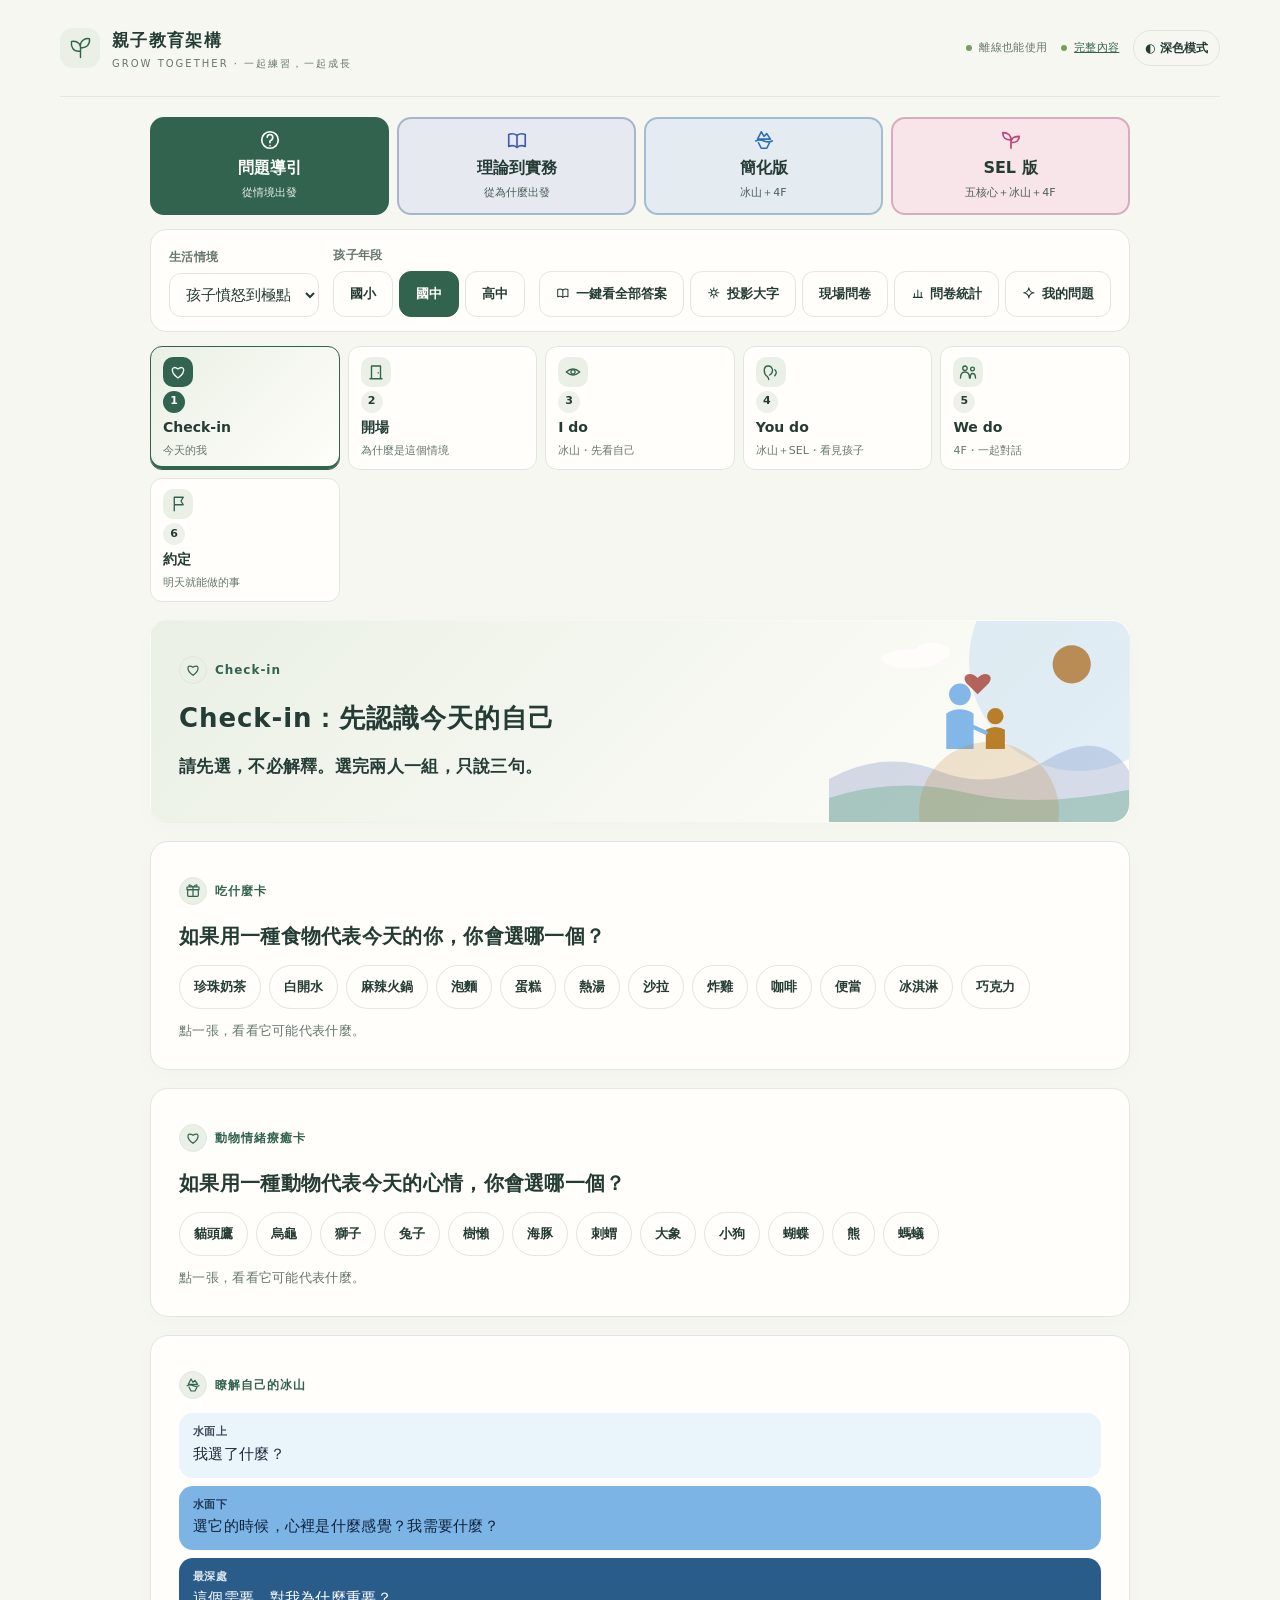
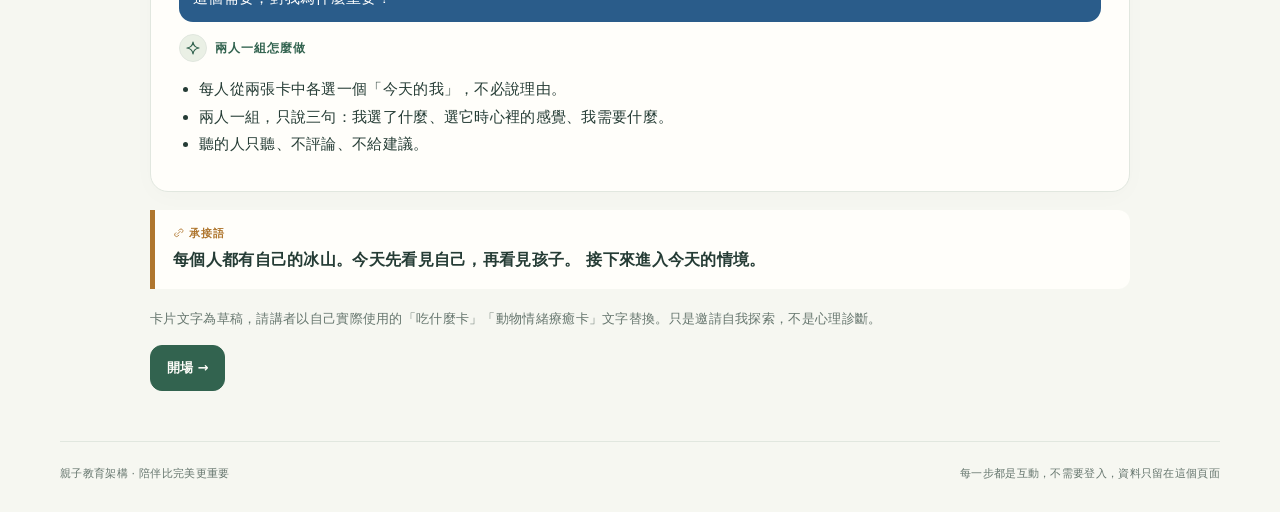
==== commit a35ec188: "四個模式按鈕：移除重複的？圖示，改用不同圖示與四種色塊 Co-Authored-By: Claude Sonnet 5.5 <noreply@anthropic.com> Claude-Session" ====
--- a/index.html
+++ b/index.html
@@ -334,6 +334,17 @@
 @media(max-width:560px){.twgrid{grid-template-columns:1fr}}
 @media(prefers-reduced-motion:reduce){.twbad{animation:none}}
 .stepper:has(button:nth-child(5):last-child){grid-template-columns:repeat(5,minmax(0,1fr))}
+
+/* 四個模式：各自的色塊 */
+.modebar button[data-mode=problem]{--mc:var(--teal)}
+.modebar button[data-mode=theory]{--mc:var(--s-self_management)}
+.modebar button[data-mode=simple]{--mc:var(--f-future)}
+.modebar button[data-mode=sel4]{--mc:var(--s-relationship_skills)}
+.modebar button[data-mode]{background:color-mix(in srgb,var(--mc) 13%,var(--card));border:2px solid color-mix(in srgb,var(--mc) 35%,var(--line));color:var(--ink)}
+.modebar button[data-mode] .mic{color:var(--mc)}
+.modebar button[data-mode].primary{background:var(--mc);border-color:var(--mc);color:var(--chipfg)}
+.modebar button[data-mode].primary .mic{color:var(--chipfg)}
+.modebar button[data-mode].primary small{opacity:.9}
 
 </style></head>
 <body><a class="skip-link" href="#app">跳到內容</a><div class="wrap">
@@ -5506,7 +5517,7 @@
  if(!A)return;
  A.querySelectorAll('.kicker').forEach(k=>{if(k.querySelector('.kic'))return;const t=k.textContent;let n='sparkle';for(const [re,g] of KICK){if(re.test(t)){n=g;break;}}k.insertAdjacentHTML('afterbegin','<span class="kic">'+ico(n)+'</span>');});
  const sl=STL();A.querySelectorAll('.stepper button').forEach((b,i)=>{const x=sl[i];if(x&&!b.querySelector('.sic'))b.insertAdjacentHTML('afterbegin','<span class="sic">'+ico(STIC[x.id]||'sparkle')+'</span>');});
- A.querySelectorAll('.modebar button').forEach(b=>{if(!b.querySelector('.ic'))b.insertAdjacentHTML('afterbegin',ico(b.dataset.mode==='theory'?'book':'question','mic'));});
+ A.querySelectorAll('.modebar button').forEach(b=>{if(!b.querySelector('.ic'))b.insertAdjacentHTML('afterbegin',ico({problem:'question',theory:'book',simple:'iceberg',sel4:'sprout'}[b.dataset.mode]||'sparkle','mic'));});
  const AI={one:'book',proj:'sun',survey:'chart',ask:'sparkle',demo:'chart',submit:'check',print:'print',copy:'check',prev:null,next:null};
  A.querySelectorAll('.ctlbtns button').forEach(b=>{const g=AI[b.dataset.act];if(g&&!b.querySelector('.ic')){b.innerHTML=b.innerHTML.replace(/^📄\s*|^✨\s*/,'');b.insertAdjacentHTML('afterbegin',ico(g,'bic'));}});
  A.querySelectorAll('.iyw .iy').forEach(d=>{const b=d.querySelector('b');if(!b||b.querySelector('.ic'))return;const g=/I do/.test(b.textContent)?'eye':/You/.test(b.textContent)?'ears':'people';b.insertAdjacentHTML('afterbegin',ico(g,'bic'));});
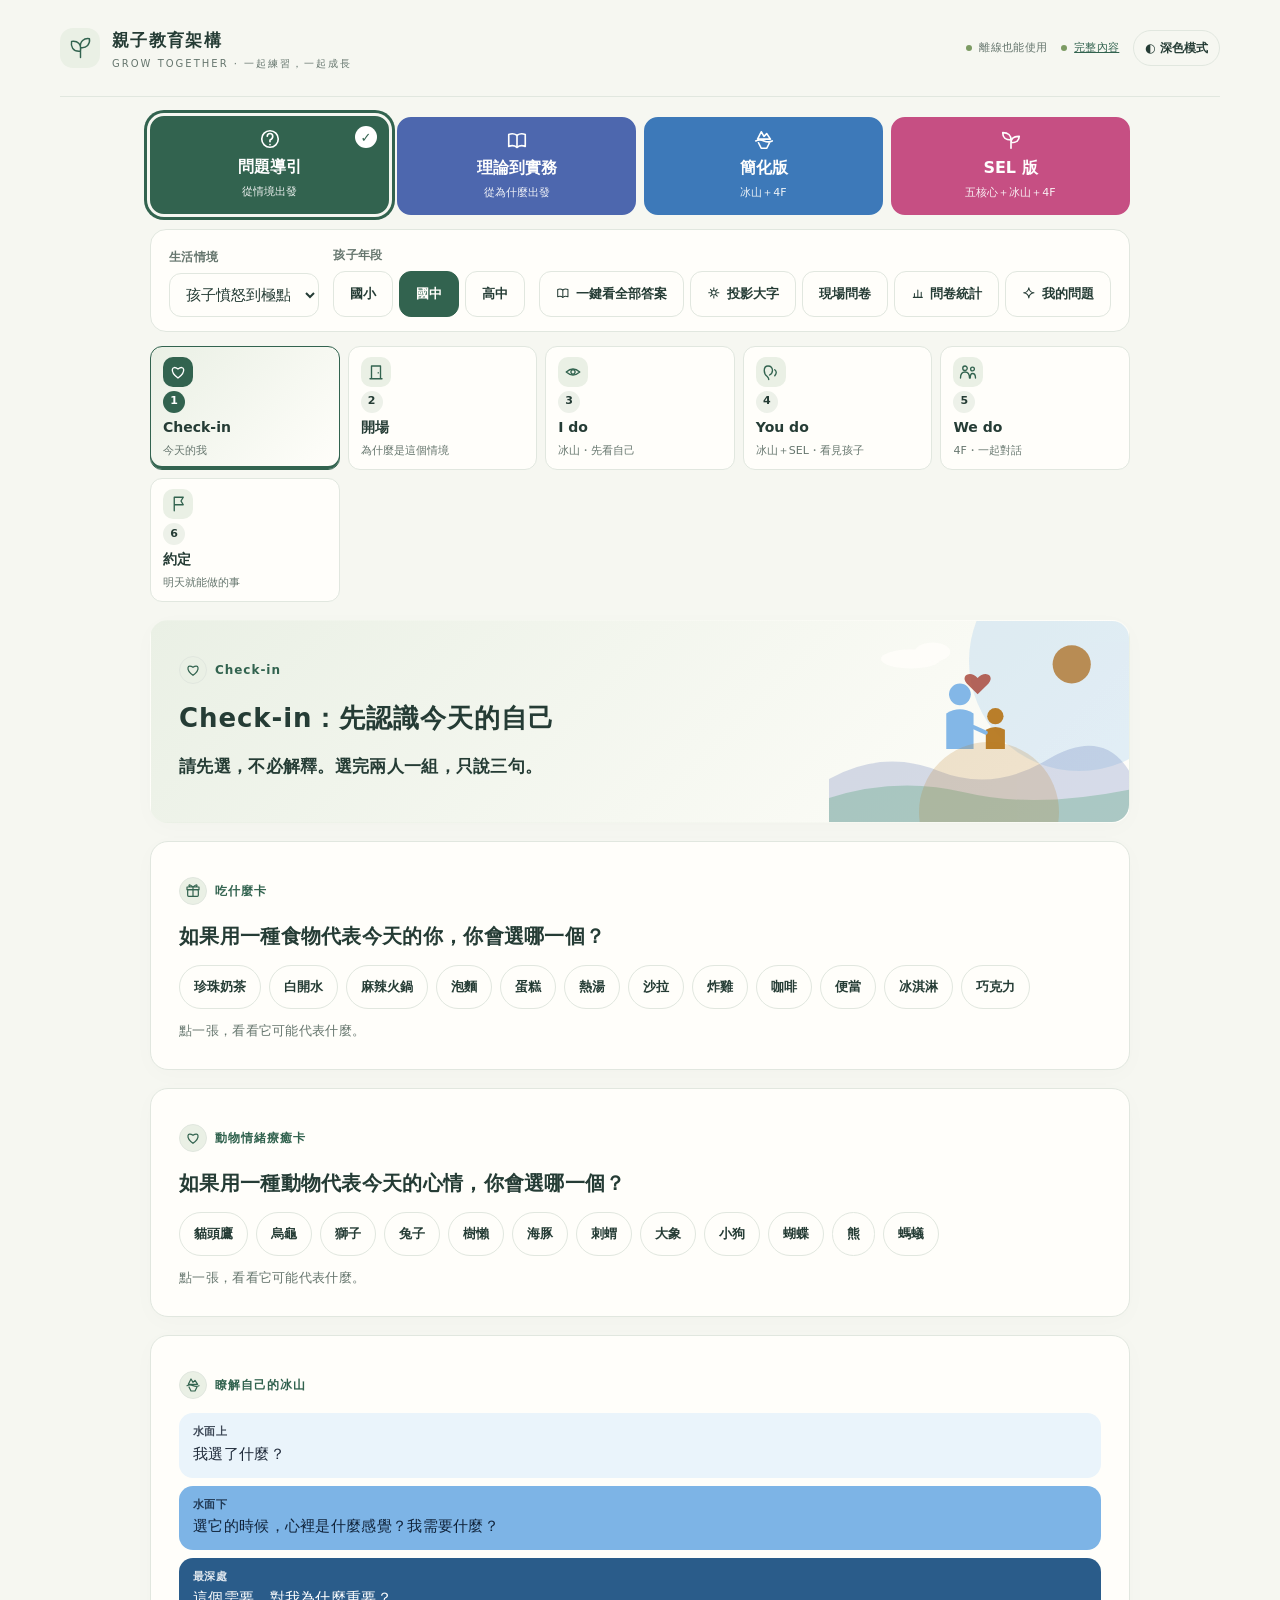
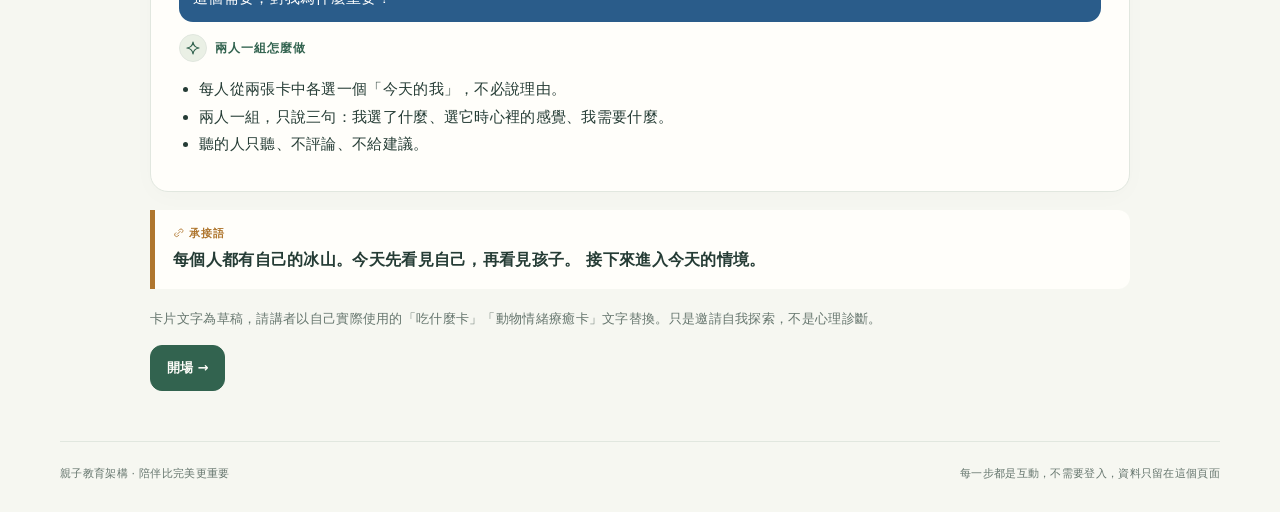
==== commit 70291292: "四個模式按鈕以不同色塊塗滿，選中者加外框與勾；手機版 2x2 Co-Authored-By: Claude Sonnet 5.5 <noreply@anthropic.com> Claude-Sess" ====
--- a/index.html
+++ b/index.html
@@ -345,6 +345,24 @@
 .modebar button[data-mode].primary{background:var(--mc);border-color:var(--mc);color:var(--chipfg)}
 .modebar button[data-mode].primary .mic{color:var(--chipfg)}
 .modebar button[data-mode].primary small{opacity:.9}
+/* 四個模式：整塊塗滿，靠顏色辨識；選中的有外框與勾 */
+.modebar button[data-mode]{background:var(--mc);border:2px solid var(--mc);color:var(--chipfg);opacity:.78;box-shadow:none;transition:opacity .15s,transform .15s}
+.modebar button[data-mode] .mic{color:var(--chipfg)}
+.modebar button[data-mode] small{opacity:.92}
+.modebar button[data-mode]:hover{opacity:.92}
+.modebar button[data-mode].primary{opacity:1;transform:translateY(-2px);box-shadow:0 0 0 3px var(--card),0 0 0 6px var(--mc),var(--shadow)}
+.modebar button[data-mode].primary::after{content:"✓";position:absolute;top:6px;right:10px;font-size:15px}
+.modebar button[data-mode]{position:relative}
+@media(prefers-reduced-motion:reduce){.modebar button[data-mode]{transition:none}}
+/* 四個模式：一律以色塊塗滿；目前選中的加外框與小標記 */
+.modebar button[data-mode]{background:var(--mc);border:2px solid var(--mc);color:var(--chipfg);position:relative;box-shadow:none}
+.modebar button[data-mode] .mic,.modebar button[data-mode] small{color:var(--chipfg)}
+.modebar button[data-mode] small{opacity:.92}
+.modebar button[data-mode]:not(.primary){filter:saturate(.8);opacity:.86}
+.modebar button[data-mode].primary{opacity:1;filter:none;box-shadow:0 0 0 3px var(--bg,#fff),0 0 0 6px var(--mc);transform:translateY(-1px)}
+.modebar button[data-mode].primary::after{content:"✓";position:absolute;right:10px;top:8px;width:22px;height:22px;border-radius:50%;background:var(--chipfg);color:var(--mc);display:grid;place-items:center;font-size:13px;font-weight:800}
+.modebar button[data-mode]:not(.primary){filter:none;opacity:.92}
+@media(max-width:700px){.modebar{grid-template-columns:1fr 1fr}.modebar button[data-mode]{padding:10px 6px}}
 
 </style></head>
 <body><a class="skip-link" href="#app">跳到內容</a><div class="wrap">
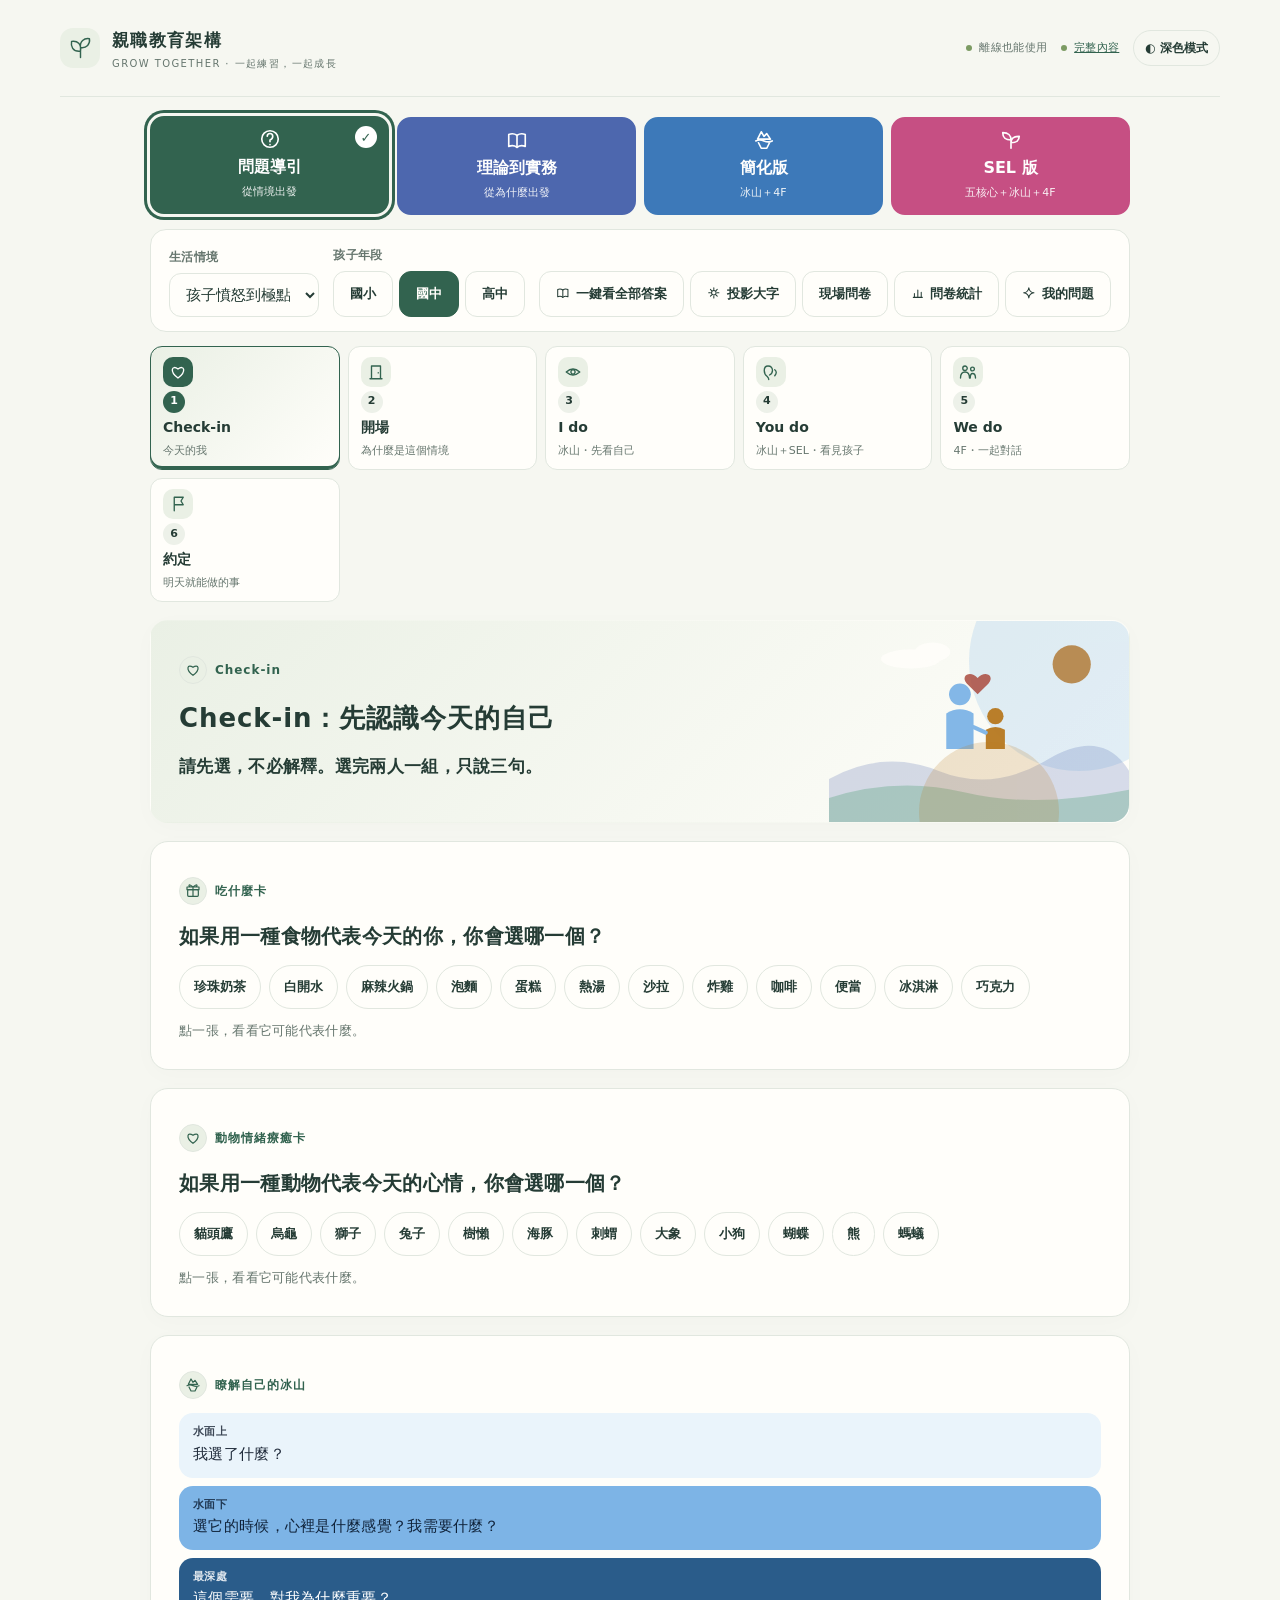
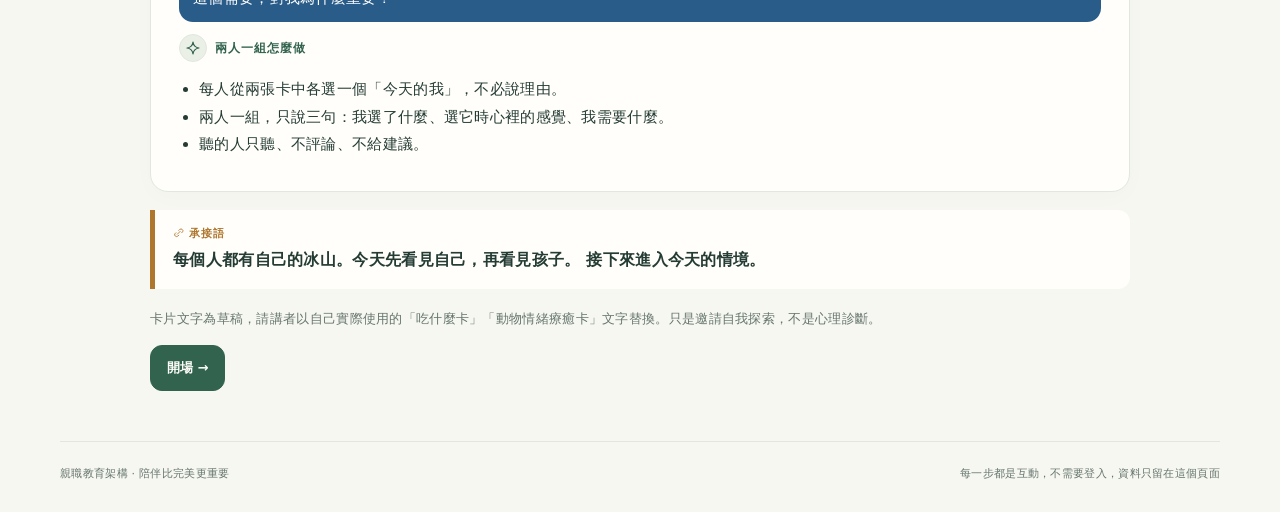
==== commit 80481024: "名稱修正為「親職教育架構」；修正手機版頁首換行 Co-Authored-By: Claude Sonnet 5.5 <noreply@anthropic.com> Claude-Session: ht" ====
--- a/index.html
+++ b/index.html
@@ -1,6 +1,9 @@
 <!doctype html>
 <html lang="zh-Hant"><head><meta charset="utf-8"><meta name="viewport" content="width=device-width,initial-scale=1">
-<title>親子教育架構・練習</title>
+<title>親職教育架構・練習</title>
+<meta name="description" content="親職教育架構：冰山、SEL 五大核心、4F 與 I do／You do／We do，給家長的親職教育練習。">
+<meta name="theme-color" content="#3b5e4f">
+<link rel="icon" href="data:image/svg+xml,%3Csvg xmlns='http://www.w3.org/2000/svg' viewBox='0 0 28 28'%3E%3Crect width='28' height='28' rx='7' fill='%233b5e4f'/%3E%3Cpath d='M14 24V13M14 17C5 18 3 11 4 6c7-1 11 3 10 11ZM14 13C13 6 18 2 24 3c1 6-3 11-10 10Z' stroke='white' stroke-width='1.8' fill='none' stroke-linecap='round' stroke-linejoin='round'/%3E%3C/svg%3E">
 <style>
 
 :root{--ink:#1F2A3A;--mut:#4A5568;--line:#DDE3E1;--bg:#FBFBF8;--card:#fff;--teal:#2A7F7A;--amber:#B7791F;--red:#B5473A;--blue:#2A5C8A;--track:#E9EEF2;--chipfg:#FFFFFF;--sky:#E4EDF4;--sea:#BFD9EE}
@@ -364,4671 +367,19 @@
 .modebar button[data-mode]:not(.primary){filter:none;opacity:.92}
 @media(max-width:700px){.modebar{grid-template-columns:1fr 1fr}.modebar button[data-mode]{padding:10px 6px}}
 
+.skip{position:absolute;left:8px;top:-60px;background:var(--ink);color:var(--card);padding:8px 14px;border-radius:10px;z-index:99;text-decoration:none}.skip:focus{top:8px}
+:focus-visible{outline:3px solid var(--amber);outline-offset:2px}
+@media(prefers-reduced-motion:reduce){*,*::before,*::after{animation-duration:.01ms!important;animation-iteration-count:1!important;transition-duration:.01ms!important;scroll-behavior:auto!important}}
+.brand small{letter-spacing:.14em}@media(max-width:700px){.brand small{letter-spacing:.06em;font-size:11px}}
+.brand small{text-wrap:balance}.header-right button,.header-right a{white-space:nowrap}@media(max-width:700px){.brand small{letter-spacing:.02em;font-size:10.5px}.header-right .offline{display:none}}
+
 </style></head>
 <body><a class="skip-link" href="#app">跳到內容</a><div class="wrap">
-<header class="masthead"><div class="brand"><span class="brand-mark" aria-hidden="true"><svg width="25" height="25" viewBox="0 0 28 28" fill="none"><path d="M14 24V13M14 17C5 18 3 11 4 6c7-1 11 3 10 11ZM14 13C13 6 18 2 24 3c1 6-3 11-10 10Z" stroke="currentColor" stroke-width="1.6" stroke-linecap="round" stroke-linejoin="round"/></svg></span><div><div class="brand-name">親子教育架構</div><small>GROW TOGETHER · 一起練習，一起成長</small></div></div><div class="header-right"><span class="offline">離線也能使用</span><a class="offline" href="full.html" style="color:var(--teal);text-decoration:underline">完整內容</a><button class="theme-button" id="themeToggle" type="button" aria-label="切換為深色模式" aria-pressed="false">◐ 深色模式</button></div></header>
+<header class="masthead"><div class="brand"><span class="brand-mark" aria-hidden="true"><svg width="25" height="25" viewBox="0 0 28 28" fill="none"><path d="M14 24V13M14 17C5 18 3 11 4 6c7-1 11 3 10 11ZM14 13C13 6 18 2 24 3c1 6-3 11-10 10Z" stroke="currentColor" stroke-width="1.6" stroke-linecap="round" stroke-linejoin="round"/></svg></span><div><div class="brand-name">親職教育架構</div><small>GROW TOGETHER · 一起練習，一起成長</small></div></div><div class="header-right"><span class="offline">離線也能使用</span><a class="offline" href="full.html" style="color:var(--teal);text-decoration:underline">完整內容</a><button class="theme-button" id="themeToggle" type="button" aria-label="切換為深色模式" aria-pressed="false">◐ 深色模式</button></div></header>
 <main id="app" class="app" tabindex="-1"></main>
-<footer class="page-footer"><span>親子教育架構 · 陪伴比完美更重要</span><span>每一步都是互動，不需要登入，資料只留在這個頁面</span></footer></div>
-<script>window.FW_EMBED={
-  "name": "親子教育架構",
-  "version": "2.3.0",
-  "status": "draft（待講師確認標註為 TODO 的欄位）",
-  "layers": [
-    {
-      "id": "coherence",
-      "label": "1 邏輯一貫性",
-      "desc": "同一個情境，從行為到約定一條線走到底。"
-    },
-    {
-      "id": "iceberg",
-      "label": "2 冰山模式",
-      "desc": "先孩子、後父母；三層：行為表層、感受與需求、價值信念。"
-    },
-    {
-      "id": "stages",
-      "label": "3 I do · You do · We do",
-      "desc": "先看自己，再看對方，最後一起找解方。"
-    },
-    {
-      "id": "fourF",
-      "label": "4 4F 模式",
-      "desc": "Facts → Feelings → Findings → Future，對應冰山由上往下再回到水面。"
-    },
-    {
-      "id": "audience",
-      "label": "5 對象：國小／國中／高中",
-      "desc": "步驟不變，語氣、決策權與約定方式依年段調整。"
-    },
-    {
-      "id": "interaction",
-      "label": "6 提問與互動",
-      "desc": "提問階梯、猜一猜、配對、排序、承諾；家長／學生問卷統計，並看見兩邊的落差。"
-    }
-  ],
-  "core": {
-    "stages": [
-      {
-        "id": "ido",
-        "label": "I do",
-        "purpose": "先看見自己：說出自己的經驗、反應與信念，不急著批判他人。",
-        "leaderMoves": [
-          "講師先分享自己的做法（示範句）",
-          "邀請家長用一句話說出自己的做法"
-        ],
-        "participantMoves": [
-          "回想最近一次類似的情境",
-          "說出當下的身體訊號與反應"
-        ],
-        "output": "一句話：我通常怎麼做",
-        "icebergLink": "先看自己的冰山（父母）"
-      },
-      {
-        "id": "youdo",
-        "label": "You do",
-        "purpose": "換位思考：看見孩子、家長、教師在同一件事裡不同的感受與期待。",
-        "leaderMoves": [
-          "先看孩子的冰山，再看父母的冰山",
-          "用提問取代解釋"
-        ],
-        "participantMoves": [
-          "猜孩子的感受與需要",
-          "用不同角色各說一句話"
-        ],
-        "output": "一張雙冰山圖",
-        "icebergLink": "孩子的冰山 ⇄ 父母的冰山"
-      },
-      {
-        "id": "wedo",
-        "label": "We do",
-        "purpose": "共同找解方：用 4F 把對話走到具體約定。",
-        "leaderMoves": [
-          "帶著 4F 逐步提問",
-          "把約定寫成時間、地點、誰、做什麼"
-        ],
-        "participantMoves": [
-          "兩邊各說一次",
-          "一起決定一個小步驟"
-        ],
-        "output": "一個明天就能做的約定",
-        "icebergLink": "把新做法帶回水面"
-      }
-    ],
-    "fourF": [
-      {
-        "id": "facts",
-        "label": "Facts 事實",
-        "prompt": "發生了什麼事？只還原過程，不評論。",
-        "avoid": "「你怎麼又…」「你就是…」",
-        "q": "What 什麼事"
-      },
-      {
-        "id": "feelings",
-        "label": "Feelings 感受",
-        "prompt": "你當下的心情如何？哪一部分最挫折、最開心？",
-        "avoid": "「這有什麼好難過的」",
-        "q": "How 感覺如何"
-      },
-      {
-        "id": "findings",
-        "label": "Findings 發現",
-        "prompt": "找出原因與需要：這個情緒或行為在提醒我們什麼？",
-        "avoid": "急著給答案或下結論",
-        "q": "Why 為什麼"
-      },
-      {
-        "id": "future",
-        "label": "Future 未來",
-        "prompt": "約定具體的下一步：時間、地點、誰、做什麼。",
-        "avoid": "只說「下次不要」",
-        "q": "When 何時做"
-      }
-    ],
-    "fourFOrder": [
-      "facts",
-      "feelings",
-      "findings",
-      "future"
-    ],
-    "fourFToIceberg": {
-      "facts": "behavior",
-      "feelings": "feeling",
-      "findings": "belief",
-      "future": "behavior"
-    },
-    "fourFToSEL": {
-      "facts": [
-        "self_management"
-      ],
-      "feelings": [
-        "self_awareness"
-      ],
-      "findings": [
-        "social_awareness",
-        "relationship_skills"
-      ],
-      "future": [
-        "responsible_decision"
-      ]
-    },
-    "sel": [
-      {
-        "id": "self_awareness",
-        "label": "自我覺察",
-        "desc": "知道自己的情緒、想法與價值",
-        "taiyu": "知輕重、幾兩重"
-      },
-      {
-        "id": "self_management",
-        "label": "自我管理",
-        "desc": "調整情緒與行為，不被情緒牽著走",
-        "taiyu": "知吃知穿，知分寸"
-      },
-      {
-        "id": "social_awareness",
-        "label": "社會覺察",
-        "desc": "理解他人的立場與感受",
-        "taiyu": "目色好"
-      },
-      {
-        "id": "relationship_skills",
-        "label": "關係技巧",
-        "desc": "溝通、合作與解決衝突",
-        "taiyu": "互相、人情留一線"
-      },
-      {
-        "id": "responsible_decision",
-        "label": "負責任決定",
-        "desc": "考慮後果，做出合宜的選擇",
-        "taiyu": "做人要有肩胛頭"
-      }
-    ],
-    "iceberg": {
-      "note": "冰山理論：薩提爾（Virginia Satir）",
-      "layers": [
-        {
-          "id": "behavior",
-          "label": "行為表層（水面上）",
-          "desc": "看得到的：吼叫、拖延、頂嘴、冷戰。"
-        },
-        {
-          "id": "feeling",
-          "label": "感受與需求（水面下）",
-          "desc": "委屈、焦慮、害怕、想被理解、想被認同。"
-        },
-        {
-          "id": "belief",
-          "label": "價值信念（最深處）",
-          "desc": "「我必須…」「這樣才是好孩子」。"
-        }
-      ],
-      "displayOrder": [
-        "child",
-        "parent"
-      ],
-      "interplay": "父母第三層的信念決定第一層的反應；孩子聽見的是第二層的訊息（被否定，或被接納）。兩座冰山在水面上碰撞，通常是水面下的需求沒有被看見。",
-      "rule": "先看自己的冰山，再看孩子的冰山，才不會把焦慮變成控制。"
-    },
-    "systemLayers": [
-      "家庭",
-      "親子互動",
-      "學校",
-      "社會"
-    ],
-    "systemQuestion": "別只問「孩子為什麼這麼沒自制力」，先問「是什麼環境，讓他離不開？」",
-    "coherenceRules": [
-      "同一個情境從頭到尾只用一個例子，不中途換例。",
-      "4F 與冰山對應：Facts→行為、Feelings→感受與需求、Findings→價值信念、Future→把新做法帶回水面。",
-      "每個 SEL 核心在情境中都有具體的行動，五個同時運作。",
-      "約定要包含時間、地點、誰、做什麼，並有檢討的時間。",
-      "不同年段步驟順序不變，改變的是語氣、決策權與約定方式。"
-    ],
-    "closingSteps": [
-      "先問「發生什麼事」（Facts）",
-      "再說自己的感受（Feelings）",
-      "一起找原因與需要（Findings）",
-      "訂一條明天就能做的約定（Future）"
-    ],
-    "questionBank": {
-      "elementary": {
-        "behavior": [
-          "發生了什麼事？你看到什麼？",
-          "你做了什麼？"
-        ],
-        "feeling": [
-          "你是生氣、難過，還是害怕？",
-          "你身體哪裡有感覺？"
-        ],
-        "belief": [
-          "你心裡有沒有想：我是不是…？",
-          "你最希望大人怎麼做？"
-        ],
-        "future": [
-          "我們選一個辦法試試看好嗎？",
-          "你想選哪一個？"
-        ]
-      },
-      "junior": {
-        "behavior": [
-          "剛剛發生了什麼？你想先說，還是先靜一下？",
-          "當時你做了什麼？"
-        ],
-        "feeling": [
-          "你當時最在意的是什麼？",
-          "你心裡是什麼感覺？"
-        ],
-        "belief": [
-          "你覺得哪裡最不公平？",
-          "你希望別人怎麼看你？"
-        ],
-        "future": [
-          "你覺得怎樣比較公平？",
-          "我們各退一步，你想怎麼試？"
-        ]
-      },
-      "senior": {
-        "behavior": [
-          "我想先確認事實，我理解的對嗎？",
-          "你想怎麼描述剛剛的狀況？"
-        ],
-        "feeling": [
-          "這件事讓你有什麼感覺？我擔心…，你怎麼看？",
-          "你最需要什麼？"
-        ],
-        "belief": [
-          "這件事對你重要在哪裡？",
-          "你最在意的價值是什麼？"
-        ],
-        "future": [
-          "你的提案是什麼？",
-          "我能怎麼配合？"
-        ]
-      }
-    },
-    "interactionTemplates": [
-      {
-        "id": "poll",
-        "type": "poll",
-        "stage": "opening",
-        "title": "最近有這種情況嗎？",
-        "instruction": "勾選孩子最近一個月的情況（不記名）。"
-      },
-      {
-        "id": "ido_scale",
-        "type": "scale",
-        "stage": "ido",
-        "title": "當下的強度",
-        "instruction": "遇到這種情況，我當下的情緒強度是 1–5？"
-      },
-      {
-        "id": "ido_reflect",
-        "type": "reflect",
-        "stage": "ido",
-        "title": "我通常怎麼做",
-        "instruction": "用一句話說出你的做法。"
-      },
-      {
-        "id": "youdo_guess",
-        "type": "guess",
-        "stage": "youdo",
-        "title": "猜一猜孩子的冰山",
-        "instruction": "先看行為，第二下揭曉感受與需求，第三下揭曉信念。",
-        "reveal": "click"
-      },
-      {
-        "id": "youdo_match",
-        "type": "match",
-        "stage": "youdo",
-        "title": "放進冰山三層",
-        "instruction": "把三句話分別放進冰山的三層。"
-      },
-      {
-        "id": "youdo_roleswap",
-        "type": "roleswap",
-        "stage": "youdo",
-        "title": "角色換位",
-        "instruction": "用孩子、家長各說一句話。"
-      },
-      {
-        "id": "wedo_order",
-        "type": "order",
-        "stage": "wedo",
-        "title": "4F 排排看",
-        "instruction": "把四句話排成 Facts → Feelings → Findings → Future。"
-      },
-      {
-        "id": "wedo_commit",
-        "type": "commit",
-        "stage": "wedo",
-        "title": "明天就能做的約定",
-        "instruction": "寫下：時間、地點、誰、做什麼。"
-      },
-      {
-        "id": "closing_reflect",
-        "type": "reflect",
-        "stage": "closing",
-        "title": "我要帶走的一個行動",
-        "instruction": "從今天的四個步驟中，選一個明天先做。"
-      }
-    ],
-    "colors": {
-      "note": "同一個顏色在每個畫面代表同一件事：4F 四色、SEL 五色、冰山三層。l＝淺色模式，d＝深色模式。",
-      "fourF": {
-        "facts": {
-          "l": "#C0504D",
-          "d": "#F2A5A5"
-        },
-        "feelings": {
-          "l": "#B7791F",
-          "d": "#E9B872"
-        },
-        "findings": {
-          "l": "#2F8F5B",
-          "d": "#8FD1A0"
-        },
-        "future": {
-          "l": "#2E6FB5",
-          "d": "#9CC3E8"
-        }
-      },
-      "sel": {
-        "self_awareness": {
-          "l": "#0F8B8D",
-          "d": "#4FD1D3"
-        },
-        "self_management": {
-          "l": "#3F5BA9",
-          "d": "#8FA8F0"
-        },
-        "social_awareness": {
-          "l": "#7A4FB3",
-          "d": "#B79BE0"
-        },
-        "relationship_skills": {
-          "l": "#C2417A",
-          "d": "#F08AB5"
-        },
-        "responsible_decision": {
-          "l": "#8A5A2B",
-          "d": "#D9A066"
-        }
-      },
-      "iceberg": {
-        "behavior": {
-          "bg": {
-            "l": "#EAF4FB",
-            "d": "#2C3F55"
-          },
-          "fg": {
-            "l": "#1F2A3A",
-            "d": "#E6EDF3"
-          }
-        },
-        "feeling": {
-          "bg": {
-            "l": "#7DB4E6",
-            "d": "#3E6E9E"
-          },
-          "fg": {
-            "l": "#10233A",
-            "d": "#F2F6FA"
-          }
-        },
-        "belief": {
-          "bg": {
-            "l": "#2A5C8A",
-            "d": "#1E3A5F"
-          },
-          "fg": {
-            "l": "#FFFFFF",
-            "d": "#E6EDF3"
-          }
-        }
-      }
-    },
-    "counselorStance": [
-      {
-        "id": "accept",
-        "label": "先接納，再談事",
-        "text": "先接住情緒（自我覺察），事情稍後再處理。「你現在很不好受」比「你應該…」更能打開對話。"
-      },
-      {
-        "id": "expert",
-        "label": "孩子是自己的專家",
-        "text": "問，而不是答。大人提供選項與底線，答案由孩子說出來（負責任決定）。"
-      },
-      {
-        "id": "open",
-        "label": "用開放式提問",
-        "text": "用「什麼、怎麼、有沒有」開頭，少用「為什麼」，避免變成責備。"
-      },
-      {
-        "id": "strength",
-        "label": "看見例外與資源",
-        "text": "問「有沒有哪一次比較順利？」讓孩子發現自己已經有的能力（自我管理）。"
-      },
-      {
-        "id": "together",
-        "label": "一起決定，大人也承擔",
-        "text": "約定由雙方一起訂、大人也遵守（關係技巧），孩子先說、大人後說。"
-      },
-      {
-        "id": "small",
-        "label": "小步驟、可調整",
-        "text": "只約一件明天做得到的小事，並訂下回頭看的時間；不順利就一起調整，不是失敗。"
-      }
-    ],
-    "counselorQuestionTypes": {
-      "exception": "例外問句",
-      "scale": "量尺問句",
-      "hope": "期待問句",
-      "resource": "資源問句"
-    }
-  },
-  "audiences": {
-    "elementary": {
-      "label": "國小",
-      "grades": "1–6 年級（約 7–12 歲）",
-      "developmental": "情緒詞彙有限，需要大人幫忙命名情緒；規則與後果要具體、可看見；對「被愛、被肯定」非常敏感。",
-      "autonomy": "低到中：大人主導，孩子在 2–3 個選項中選擇。",
-      "parentRole": "示範者與引導者：先示範怎麼說，再邀請孩子跟著說。",
-      "icebergDepth": "第三層用簡單句：「我是不是不夠好？」「爸媽是不是不喜歡我？」，不談抽象價值。",
-      "language": [
-        "短句，一次只問一件事",
-        "用情緒卡、情緒溫度計（1–5）幫孩子找詞",
-        "用「你是不是…？」給選項，少用「你為什麼…？」"
-      ],
-      "fourFStyle": {
-        "facts": "我看到／我聽到…（一句話）",
-        "feelings": "你是生氣、難過，還是害怕？",
-        "findings": "你需要我陪你，還是需要一點時間？",
-        "future": "我們從這兩個辦法選一個"
-      },
-      "interactionStyle": "圖卡、情緒溫度計、二選一",
-      "contractStyle": "家長帶領、孩子二選一，貼在家裡，每天簡單檢查。",
-      "cautions": [
-        "避免長篇說理",
-        "避免當眾糾正",
-        "先安撫身體（抱一下、深呼吸），再說道理"
-      ]
-    },
-    "junior": {
-      "label": "國中",
-      "grades": "7–9 年級（約 13–15 歲）",
-      "developmental": "青春期：同儕與面子很重要，想被當成大人；情緒起伏大，容易頂嘴或封閉。",
-      "autonomy": "中：規則要一起討論，孩子參與訂定。",
-      "parentRole": "協商者與陪伴者：少說教，多提問，先聽完再回應。",
-      "icebergDepth": "第三層談「尊重、公平、被信任」：「我不想被當小孩」「你們不相信我」。",
-      "language": [
-        "先問再說，避免「你就是…」",
-        "不在別人面前糾正",
-        "先承認孩子有道理的部分，再談規則"
-      ],
-      "fourFStyle": {
-        "facts": "我看到…，我說得對嗎？",
-        "feelings": "我有點…，你呢？",
-        "findings": "我們各自在意的是什麼？",
-        "future": "你覺得怎樣比較公平？我們各退一步"
-      },
-      "interactionStyle": "匿名投票、角色換位、情境選擇",
-      "contractStyle": "共同協商，條款可檢討、可調整，兩週後回頭看。",
-      "cautions": [
-        "避免比較、貼標籤",
-        "避免公開羞辱",
-        "尊重隱私，不追問細節"
-      ]
-    },
-    "senior": {
-      "label": "高中",
-      "grades": "10–12 年級（約 16–18 歲）",
-      "developmental": "接近成人：在意自我認同與未來（升學、人生方向）；壓力來自課業與選擇；需要被當成對等的夥伴。",
-      "autonomy": "高：孩子提案、為決定負責，家長提供資源與意見。",
-      "parentRole": "顧問與後盾：先問「你需要我做什麼？」，徵求同意後才給建議。",
-      "icebergDepth": "第三層可談價值與未來：「我的人生由誰決定？」「我必須成功才有價值嗎？」",
-      "language": [
-        "用平等的語氣：「我想跟你討論…」",
-        "先徵求同意：「我可以說說我的擔心嗎？」",
-        "決定權留給孩子，同時說明自己的底線"
-      ],
-      "fourFStyle": {
-        "facts": "我想先確認事實…",
-        "feelings": "我擔心…，你的想法是？",
-        "findings": "這件事對你重要在哪裡？",
-        "future": "你的提案是什麼？我能怎麼配合？"
-      },
-      "interactionStyle": "開放式討論、利弊分析、孩子提案",
-      "contractStyle": "孩子先提案、家長回饋，設定檢核指標與例外條款。",
-      "cautions": [
-        "避免替孩子做決定",
-        "避免用金錢或愛當條件",
-        "涉及安全或健康時，說明底線並尋求專業協助"
-      ]
-    }
-  },
-  "survey": {
-    "note": "與 sihu-parent-survey 的 config.js GROUPS 相同；選項文字必須完全一致。",
-    "groups": [
-      {
-        "key": "emotion",
-        "name": "情緒",
-        "items": [
-          "容易生氣、煩躁",
-          "焦慮、緊張",
-          "難過、低落",
-          "課業升學壓力大",
-          "不說出自己的感受",
-          "沒有明顯困擾"
-        ]
-      },
-      {
-        "key": "behavior",
-        "name": "行為",
-        "items": [
-          "衝動、頂嘴",
-          "拖延、要一直催",
-          "過度使用手機網路",
-          "不遵守規範",
-          "遇到困難就逃避",
-          "沒有明顯困擾"
-        ]
-      },
-      {
-        "key": "social",
-        "name": "人際",
-        "items": [
-          "與孩子溝通時，經常演變成責備、爭吵或冷戰",
-          "與同學容易發生爭執或意見衝突",
-          "覺得自己沒有知心朋友，或常感到被孤立",
-          "曾遭遇言語嘲諷、排擠、欺負或網路霸凌",
-          "不容易表達自己的想法，也不敢拒絕他人的要求",
-          "家長與教師對孩子的管教方式或期待不同",
-          "近期沒有明顯的人際互動困擾"
-        ]
-      }
-    ],
-    "optionalQuestions": [
-      {
-        "id": "grade",
-        "text": "孩子目前就讀",
-        "options": [
-          "國小",
-          "國中",
-          "高中"
-        ],
-        "use": "依年段切換情境內容"
-      }
-    ],
-    "respondents": [
-      {
-        "id": "parent",
-        "label": "家長",
-        "stem": "想一想孩子最近一個月的情況，有的就勾。"
-      },
-      {
-        "id": "student",
-        "label": "學生",
-        "stem": "想一想你自己最近一個月的情況，有的就勾。不記名，不會知道是誰填的。"
-      }
-    ],
-    "studentItems": {
-      "容易生氣、煩躁": "我最近容易生氣、煩躁",
-      "焦慮、緊張": "我常覺得焦慮、緊張",
-      "難過、低落": "我常覺得難過、心情低落",
-      "課業升學壓力大": "我覺得課業升學壓力很大",
-      "不說出自己的感受": "我不太會說出自己的感受",
-      "沒有明顯困擾": "我最近沒有明顯困擾",
-      "衝動、頂嘴": "我有時候會衝動、忍不住頂嘴",
-      "拖延、要一直催": "我常拖延，需要被一直催",
-      "過度使用手機網路": "我常常滑手機、上網停不下來",
-      "不遵守規範": "我常常覺得規定很難遵守",
-      "遇到困難就逃避": "遇到困難，我會想逃避",
-      "與孩子溝通時，經常演變成責備、爭吵或冷戰": "跟爸媽說話時，常常變成被罵、吵架或冷戰",
-      "與同學容易發生爭執或意見衝突": "我跟同學容易吵架或意見不合",
-      "覺得自己沒有知心朋友，或常感到被孤立": "我覺得沒有知心朋友，或常覺得被孤立",
-      "曾遭遇言語嘲諷、排擠、欺負或網路霸凌": "我曾被嘲笑、排擠、欺負或遭到網路霸凌",
-      "不容易表達自己的想法，也不敢拒絕他人的要求": "我不容易說出自己的想法，也不敢拒絕別人",
-      "家長與教師對孩子的管教方式或期待不同": "我覺得爸媽和老師對我的要求或期待不一樣",
-      "近期沒有明顯的人際互動困擾": "我最近沒有明顯的人際困擾"
-    },
-    "noneItems": [
-      "沒有明顯困擾",
-      "近期沒有明顯的人際互動困擾"
-    ],
-    "gapThreshold": 0.15,
-    "payloadNote": "送到 Apps Script 時需在 Code.gs 新增 role 欄（parent/student）；本模組不修改 sihu-parent-survey。",
-    "live": {
-      "page": "https://cyysongyy.github.io/sihu-parent-survey/",
-      "api": "https://script.google.com/macros/s/AKfycbwasPYD2QEGbmexkp91rSts8Z8Dqw2tZLlA__W0qZEPV_aFVeGQKQtcxsJ3LsiD6p6f/exec",
-      "pollSec": 5,
-      "note": "即時統計讀取 sihu-parent-survey 的 Apps Script（只讀 GET）；該後端目前只收家長答案，不分角色。"
-    }
-  },
-  "situations": [
-    {
-      "id": "emotion_outburst",
-      "domain": "emotion",
-      "title": "孩子憤怒到極點",
-      "storyline": "孩子的怒氣是水面上的行為，水面下是「沒被聽見」的委屈；只處理甩門，等於只處理冰山一角。",
-      "surveyLink": {
-        "emotion": [
-          "容易生氣、煩躁"
-        ],
-        "behavior": [
-          "衝動、頂嘴"
-        ]
-      },
-      "chain": {
-        "surface": "大吼、甩門",
-        "below": "委屈、沒被聽見",
-        "deep": "「我的感受不重要」",
-        "skill": "先自我管理，再自我覺察",
-        "agreement": "孩子自己訂冷靜暗號，冷靜後由孩子決定怎麼談"
-      },
-      "triggerForParent": "孩子早上拖拖拉拉、快遲到了，我生氣地說了什麼？",
-      "parentIceberg": {
-        "behavior": "大罵：「不准甩門！」",
-        "feeling": "焦慮、生氣、無力；需要孩子守規矩、需要被尊重",
-        "belief": "「情緒要自己處理」「孩子要乖，我才是好父母」"
-      },
-      "idoModel": "我先承認自己的情緒：「我剛剛很生氣，聲音太大了。」再深呼吸三次，才回到孩子身上。",
-      "lecturerExperience": {
-        "status": "TODO",
-        "text": "[講師自己的經驗]（待講師填寫）"
-      },
-      "byAudience": {
-        "elementary": {
-          "example": "孩子在學校被老師誤會，回家大哭、丟東西，說：「你們都不聽我說！」",
-          "childIceberg": {
-            "behavior": "大哭、丟東西",
-            "feeling": "委屈、害怕；需要被抱一下、被相信",
-            "belief": "「我是不是壞小孩？」「爸媽是不是不喜歡我？」"
-          },
-          "youDoQuestions": [
-            "你是生氣，還是難過？",
-            "你想先抱一下，還是先自己待一下？"
-          ],
-          "future": "孩子選一個讓自己平靜下來的方法，大人陪著練習；平靜後，由孩子決定先說還是先畫，大人先聽完再回應。",
-          "options": [
-            "去「生氣小角落」抱抱枕、深呼吸",
-            "先抱一下，等好一點再說",
-            "畫一畫現在的心情給大人看"
-          ]
-        },
-        "junior": {
-          "example": "師生衝突，孩子憤怒到極點，回家甩門：「那個老師根本針對我！」",
-          "childIceberg": {
-            "behavior": "甩門、冷臉、不想說話",
-            "feeling": "被誤解、沒面子、生氣；需要被相信、被尊重",
-            "belief": "「沒人站在我這邊」「說了也沒用」"
-          },
-          "youDoQuestions": [
-            "發生了什麼事？你想先說，還是先靜一下？",
-            "你覺得哪裡最不公平？"
-          ],
-          "future": "孩子自己訂冷靜的暗號與時間，大人尊重、不追問；冷靜後由孩子決定怎麼談，是否聯絡老師也先問他的想法；一週後一起回頭看有沒有幫助。",
-          "options": [
-            "說暗號「我需要一點時間」，先靜 20 分鐘",
-            "先寫下來或傳訊息，不當面說",
-            "散步或聽音樂後再談"
-          ]
-        },
-        "senior": {
-          "example": "孩子與老師發生衝突後情緒失控，摔門離開：「你們都不懂，別管我！」",
-          "childIceberg": {
-            "behavior": "摔門、中斷對話",
-            "feeling": "被否定、無力、覺得不被當成大人；需要被信任、需要自己處理的空間",
-            "belief": "「我必須自己扛」「求助就是示弱」"
-          },
-          "youDoQuestions": [
-            "你希望我現在做什麼：陪你、聽你說，還是先不要打擾？",
-            "這件事你打算怎麼處理？需要我幫什麼？"
-          ],
-          "future": "孩子提出自己的處理方式與需要的支持，家長只在被邀請時協助，並約好三天後簡單回報，讓孩子練習為自己的選擇負責。",
-          "options": [
-            "自己先處理，需要時再邀請家長",
-            "找輔導老師或信任的大人談",
-            "先冷靜，三天後再約時間談"
-          ]
-        }
-      },
-      "wedoScript": {
-        "facts": "「剛剛門關得很大聲，你看起來很生氣。」只說看到的。",
-        "feelings": "「我有點擔心你，也想知道你現在心裡怎麼樣。」",
-        "findings": "「發生了什麼事，讓你這麼生氣？」「你最希望被怎麼對待？」",
-        "future": "「下次氣到很高的時候，你希望我們怎麼做會比較好？」"
-      },
-      "selMap": {
-        "self_awareness": "孩子能說出「我是委屈，不是壞」",
-        "self_management": "先離開現場冷靜，再回來談",
-        "social_awareness": "家長看見孩子「沒被聽見」的感受",
-        "relationship_skills": "用我訊息表達，不翻舊帳",
-        "responsible_decision": "約好下次生氣時要做什麼"
-      },
-      "referralNote": "若暴怒頻繁，或出現傷害自己或他人的行為，請尋求學校輔導或專業協助。",
-      "counselorQuestions": {
-        "exception": "有沒有哪一次你很生氣，後來卻慢慢平靜下來？那時你做了什麼，或誰在你身邊？",
-        "scale": "現在的怒氣是 0 到 10 分的幾分？降到哪一分，你就比較能說話？",
-        "hope": "如果這件事被好好處理，你最希望老師、爸媽各做哪一件事？",
-        "resource": "你過去用過哪些方法讓自己冷靜？哪一個最有用？"
-      },
-      "selQuestions": {
-        "self_awareness": "你的身體現在有什麼感覺？除了生氣，還有別的嗎？",
-        "self_management": "你想先離開一下，還是先做幾次深呼吸？",
-        "social_awareness": "如果換成老師或爸媽，他們可能怎麼看這件事？",
-        "relationship_skills": "你想怎麼讓我知道你需要空間，又不會讓彼此更生氣？",
-        "responsible_decision": "這件事你想怎麼處理？做了之後可能會發生什麼？"
-      }
-    },
-    {
-      "id": "exam_drop",
-      "domain": "emotion",
-      "title": "考試退步",
-      "storyline": "分數是水面上的結果；水面下是「我不夠好」的羞愧。追問分數，孩子聽到的是「我讓你失望了」。",
-      "surveyLink": {
-        "emotion": [
-          "課業升學壓力大",
-          "難過、低落"
-        ]
-      },
-      "chain": {
-        "surface": "丟書包、說自己笨",
-        "below": "挫折、羞愧、怕讓人失望",
-        "deep": "「我是不是很笨？」",
-        "skill": "自我覺察＋自我管理＋負責任決定",
-        "agreement": "孩子選一件小事先做，大人暫停追問分數，一週後由孩子先報告"
-      },
-      "triggerForParent": "孩子段考退步，回家就把書包丟在地上。你第一句話是什麼？",
-      "parentIceberg": {
-        "behavior": "追問成績、比較、叨念「你到底有沒有用心」",
-        "feeling": "失望、著急、擔心未來；需要孩子努力、需要被看見付出",
-        "belief": "「成績代表努力」「不逼他，他就不會進步」"
-      },
-      "idoModel": "我先忍住追問分數，說：「看起來你今天很不好受。」",
-      "lecturerExperience": {
-        "status": "TODO",
-        "text": "[講師自己的經驗]（待講師填寫）"
-      },
-      "byAudience": {
-        "elementary": {
-          "example": "小安段考數學考了 52 分，回家把書包丟在地上，大喊：「我就是笨，不想念了！」",
-          "childIceberg": {
-            "behavior": "丟書包、哭著說自己笨",
-            "feeling": "挫折、羞愧；需要被抱抱、被肯定「你有努力」",
-            "belief": "「我是不是很笨？」「考不好，媽媽會不喜歡我」"
-          },
-          "youDoQuestions": [
-            "你覺得哪一題最難？",
-            "你現在比較難過，還是比較生氣？"
-          ],
-          "future": "今晚先抱一下；隔天孩子挑自己想弄懂的 3 題，大人陪著看、不比較分數，完成就一起慶祝這個努力。",
-          "options": [
-            "一起挑 3 題錯題訂正",
-            "先玩一下再說",
-            "請老師教我一題"
-          ]
-        },
-        "junior": {
-          "example": "孩子段考成績退步，把考卷塞進書包，說：「別問了，反正我就是不行。」",
-          "childIceberg": {
-            "behavior": "藏考卷、不想談",
-            "feeling": "丟臉、挫折、怕被比較；需要被接納、需要面子被保護",
-            "belief": "「成績不好就是失敗」「大家都比我強」"
-          },
-          "youDoQuestions": [
-            "這次你自己怎麼看？",
-            "你希望我怎麼陪你面對？"
-          ],
-          "future": "孩子自己列出想試的 1～2 個調整方法，大人只問「需要我做什麼？」、不追問分數；一週後孩子先說哪裡有用、哪裡要換。",
-          "options": [
-            "自己整理錯題",
-            "下課問老師",
-            "找同學一起討論",
-            "先休息兩天再開始"
-          ]
-        },
-        "senior": {
-          "example": "孩子段考退步，晚上關在房裡，說：「我可能考不上想念的科系了。」",
-          "childIceberg": {
-            "behavior": "關在房裡、對話變少",
-            "feeling": "焦慮、無力、害怕讓大家失望；需要被支持、需要看見其他可能",
-            "belief": "「我必須成功才有價值」「失敗就沒有未來」"
-          },
-          "youDoQuestions": [
-            "這次成績對你的目標有什麼影響？",
-            "你想先分析原因，還是先休息一下？"
-          ],
-          "future": "孩子提出兩週調整計畫與需要的資源，大人先聽目標與感受，再提供資源；每週 15 分鐘由孩子報告進度，不由大人檢查。",
-          "options": [
-            "兩週調整計畫（時間、方法）",
-            "找輔導老師談目標",
-            "請學長姊分享經驗"
-          ]
-        }
-      },
-      "wedoScript": {
-        "facts": "「我看到你回來把書包放下，也聽到你說很不好受。」不談分數。",
-        "feelings": "「我有點心疼你，你現在心裡是什麼感覺？」",
-        "findings": "「這次考試，你覺得最讓你難受的是什麼？」",
-        "future": "「接下來你想先做哪一件小事？需要我幫什麼？」"
-      },
-      "selMap": {
-        "self_awareness": "孩子說出「我很挫折，不是我很笨」",
-        "self_management": "先離開房間冷靜，不再摔東西",
-        "social_awareness": "孩子留意到媽媽也累、弟弟會害怕",
-        "relationship_skills": "說「我現在需要一點時間，等一下再講」",
-        "responsible_decision": "決定先訂正錯題，再去問老師"
-      },
-      "referralNote": "若情緒低落持續兩週以上、對任何事失去興趣，請尋求學校輔導或專業協助。",
-      "counselorQuestions": {
-        "exception": "這學期有沒有哪一次你覺得進步或比較穩？那次你做了什麼？",
-        "scale": "對下次考試的信心是 0 到 10 分的幾分？再多 1 分，需要什麼？",
-        "hope": "如果下次你比較安心，你會最先注意到什麼不同？",
-        "resource": "過去遇到挫折，誰或什麼幫你撐過去？"
-      },
-      "selQuestions": {
-        "self_awareness": "除了難過，你還有沒有別的感覺？像是怕讓人失望？",
-        "self_management": "你想先休息一下，還是先把情緒寫出來？",
-        "social_awareness": "你覺得爸媽現在最擔心的是什麼？",
-        "relationship_skills": "你希望我怎麼問，你比較願意說？",
-        "responsible_decision": "接下來一週，你願意先試哪一件小事？"
-      }
-    },
-    {
-      "id": "school_anxiety",
-      "domain": "emotion",
-      "title": "上學焦慮，說肚子痛",
-      "storyline": "肚子痛是水面上的訊號；水面下是「怕被笑、怕出事」的不安。先相信身體的不舒服，再找原因。",
-      "surveyLink": {
-        "emotion": [
-          "焦慮、緊張"
-        ]
-      },
-      "chain": {
-        "surface": "肚子痛、不想上學",
-        "below": "害怕、怕被笑",
-        "deep": "「去學校就會出事」",
-        "skill": "自我覺察＋社會覺察",
-        "agreement": "孩子選晨間小儀式與可以找的大人，經孩子同意後再與班導聯絡"
-      },
-      "triggerForParent": "早上孩子說肚子痛，不想去學校。你會怎麼反應？",
-      "parentIceberg": {
-        "behavior": "先懷疑孩子裝病、催促、硬送去學校",
-        "feeling": "著急、擔心、煩躁；需要孩子準時上學、需要確認他平安",
-        "belief": "「不能讓他逃避」「逃避一次，以後就會更難」"
-      },
-      "idoModel": "我先說：「肚子痛一定很不舒服。」再慢慢問：「是不是有什麼事讓你擔心？」",
-      "lecturerExperience": {
-        "status": "TODO",
-        "text": "[講師自己的經驗]（待講師填寫）"
-      },
-      "byAudience": {
-        "elementary": {
-          "example": "孩子晚上翻來覆去，早上抱著肚子說：「今天可以請假嗎？」",
-          "childIceberg": {
-            "behavior": "肚子痛、黏著家長、哭",
-            "feeling": "害怕、不安；需要安全感、需要大人陪",
-            "belief": "「離開爸媽會出事」「沒有人會幫我」"
-          },
-          "youDoQuestions": [
-            "學校有什麼讓你不舒服的嗎？",
-            "你比較怕早上，還是怕某一節課？"
-          ],
-          "future": "孩子選擇早晨的小儀式與到校後可以找的大人，家長經孩子同意後和班導聯絡；一週後孩子說說哪個最有幫助。",
-          "options": [
-            "早上抱一下和說再見的暗號",
-            "帶一個小物品去學校",
-            "到校先找班導打招呼"
-          ]
-        },
-        "junior": {
-          "example": "孩子晚上睡不好，早上說肚子痛不想上學，不肯說原因。",
-          "childIceberg": {
-            "behavior": "拖延出門、不肯說原因",
-            "feeling": "緊張、怕被笑、怕被排擠；需要被相信、需要不被追問的空間",
-            "belief": "「說了也沒用」「去學校就會出事」"
-          },
-          "youDoQuestions": [
-            "你願意說多少都可以，我想先聽你說。",
-            "是人讓你擔心，還是事情？"
-          ],
-          "future": "孩子決定自己想先說多少，家長經孩子同意後再與班導確認；約定不舒服時可以找的人，每週回顧一次，由孩子說哪裡可以再調整。",
-          "options": [
-            "不舒服時去保健室或輔導室",
-            "傳訊息給家長",
-            "先只去半天"
-          ]
-        },
-        "senior": {
-          "example": "孩子最近常說頭痛、胃痛，週一特別不想去學校，也不太說話。",
-          "childIceberg": {
-            "behavior": "身體不適、請假或早退增加",
-            "feeling": "焦慮、倦怠、壓力大；需要被理解、需要喘息",
-            "belief": "「我撐不下去也不能說」「別人都做得到」"
-          },
-          "youDoQuestions": [
-            "最近有什麼事讓你特別累？",
-            "你希望自己先處理，還是需要有人幫忙？"
-          ],
-          "future": "孩子與家長共同決定是否尋求輔導室或專業協助，由孩子主導先做哪一步；若症狀持續，專業協助一併納入選項。",
-          "options": [
-            "先找輔導老師聊聊",
-            "自己安排一週的減壓時間",
-            "暫時由家長協助與學校溝通"
-          ]
-        }
-      },
-      "wedoScript": {
-        "facts": "「你這幾天早上說肚子痛，晚上也比較晚睡。」不下結論。",
-        "feelings": "「我有點擔心你。你心裡是不是有些不安？」",
-        "findings": "「如果學校有一件事你想改變，會是哪一件？」",
-        "future": "「我們可以先試什麼？不舒服的時候，你想找誰？」"
-      },
-      "selMap": {
-        "self_awareness": "孩子能說出「我是害怕，不是裝病」",
-        "self_management": "用深呼吸與暗號穩住自己",
-        "social_awareness": "家長看見孩子怕被笑、怕出事的感受",
-        "relationship_skills": "說出「我需要你陪我走到教室」",
-        "responsible_decision": "決定今天試著去學校，並約好不舒服時找誰"
-      },
-      "referralNote": "若焦慮持續超過兩週、影響睡眠或食慾，請轉介學校輔導或專業諮商。",
-      "counselorQuestions": {
-        "exception": "有沒有哪一天去學校比較不難受？那天有什麼不一樣？",
-        "scale": "想到去學校的緊張是 0 到 10 分的幾分？降 1 分，需要什麼？",
-        "hope": "如果學校有一件事變好，你最希望是哪一件？",
-        "resource": "在學校，誰或哪個地方讓你比較安心？"
-      },
-      "selQuestions": {
-        "self_awareness": "肚子痛的時候，你還感覺到什麼？心裡有在擔心什麼嗎？",
-        "self_management": "哪一個方法能讓你在教室裡穩住自己？",
-        "social_awareness": "你覺得老師或同學知道你的狀況嗎？你希望他們知道多少？",
-        "relationship_skills": "你想怎麼告訴我，今天需要什麼幫忙？",
-        "responsible_decision": "今天你想試著去學校嗎？去了不舒服時，你想找誰？"
-      }
-    },
-    {
-      "id": "low_mood",
-      "domain": "emotion",
-      "title": "情緒低落、什麼都不想做",
-      "storyline": "低落不是懶，而是水面下的疲憊與無力；先陪伴與接住，再談改變。",
-      "surveyLink": {
-        "emotion": [
-          "難過、低落",
-          "不說出自己的感受"
-        ]
-      },
-      "chain": {
-        "surface": "不想動、不想說話",
-        "below": "疲憊、無力、覺得沒人懂",
-        "deep": "「我很糟，也不會變好」",
-        "skill": "自我覺察＋關係技巧",
-        "agreement": "每天一件小事＋一個可以說話的人"
-      },
-      "triggerForParent": "孩子連續幾天回家就躺著，我心裡冒出什麼念頭？",
-      "parentIceberg": {
-        "behavior": "催他振作：「你到底在想什麼？」",
-        "feeling": "擔心、無力、害怕他出事；需要看到他好起來",
-        "belief": "「孩子要積極，不然會被淘汰」"
-      },
-      "idoModel": "我先停下催促，說：「我發現你最近很累，我想陪陪你，不用急著說。」",
-      "lecturerExperience": {
-        "status": "TODO",
-        "text": "[講師自己的經驗]（待講師填寫）"
-      },
-      "byAudience": {
-        "elementary": {
-          "example": "孩子放學後不想玩，說：「我什麼都不想做。」晚上常說肚子不舒服。",
-          "childIceberg": {
-            "behavior": "躺著、不想說話、對喜歡的事失去興趣",
-            "feeling": "疲憊、空虛、無力；需要被陪伴、不被評斷",
-            "belief": "「我很糟」「說了也沒人懂」"
-          },
-          "youDoQuestions": [
-            "今天有哪一刻讓你覺得有一點點開心？",
-            "你想讓我知道多少都可以，我會陪著你。"
-          ],
-          "options": [
-            "一起畫今天的心情",
-            "先抱一下，不說話",
-            "睡前一起聽音樂"
-          ],
-          "future": "每天固定一段陪伴時間（抱抱、說故事），孩子選一件讓自己有力氣的小事；家長留意睡眠與食慾，一週後回頭看。"
-        },
-        "junior": {
-          "example": "孩子最近回家就關在房間，成績下滑，問他就說：「沒什麼，很煩。」",
-          "childIceberg": {
-            "behavior": "躺著、不想說話、對喜歡的事失去興趣",
-            "feeling": "疲憊、空虛、無力；需要被陪伴、不被評斷",
-            "belief": "「我很糟」「說了也沒人懂」"
-          },
-          "youDoQuestions": [
-            "最近有哪些事讓你特別累？",
-            "你想讓我知道多少都可以，我會陪著你。"
-          ],
-          "options": [
-            "一起散步十分鐘",
-            "每天傳一則今天的心情",
-            "找信任的老師聊聊"
-          ],
-          "future": "孩子選一件每天做得到的小事（出門、運動、和朋友聊天），家長約定固定陪伴時間；若兩週沒有改善，就與輔導室或專業人員談。"
-        },
-        "senior": {
-          "example": "孩子對社團與朋友都失去興趣，常熬夜，說：「就是提不起勁。」",
-          "childIceberg": {
-            "behavior": "躺著、不想說話、對喜歡的事失去興趣",
-            "feeling": "疲憊、空虛、無力；需要被陪伴、不被評斷",
-            "belief": "「我很糟」「說了也沒人懂」"
-          },
-          "youDoQuestions": [
-            "這種狀況持續多久了？你想自己調整，還是找人一起談？",
-            "你想讓我知道多少都可以，我會陪著你。"
-          ],
-          "options": [
-            "先安排固定睡眠",
-            "找輔導老師或心理師談",
-            "和一位信任的人說說"
-          ],
-          "future": "孩子決定想先試的調整與求助對象，家長提供資源與陪伴；若持續兩週以上或影響生活，就一起預約輔導或身心科。"
-        }
-      },
-      "wedoScript": {
-        "facts": "「我注意到你最近回家就躺著，晚上也睡得比較少。」不下結論。",
-        "feelings": "「我有點擔心你，也想陪你。你現在心裡是什麼感覺？」",
-        "findings": "「最近有什麼事讓你特別累或失望？有什麼讓你好過一點點？」",
-        "future": "「我們可以先試哪一件很小的事？我可以怎麼陪你？」"
-      },
-      "selMap": {
-        "self_awareness": "孩子能說出「我很累，不是我很糟」",
-        "self_management": "每天做一件很小的事，讓自己有一點力氣",
-        "social_awareness": "家長看見孩子「沒力氣」背後的痛苦",
-        "relationship_skills": "說出「我想要有人陪我」",
-        "responsible_decision": "決定今天先做哪一件事、需要什麼幫忙"
-      },
-      "selQuestions": {
-        "self_awareness": "最近的心情像什麼天氣？",
-        "self_management": "哪件小事做完，會讓你有一點點力氣？",
-        "social_awareness": "你覺得我看到你這樣，心裡在想什麼？",
-        "relationship_skills": "你想要我陪你做什麼，或不要做什麼？",
-        "responsible_decision": "這個星期，你想先試哪一件事？"
-      },
-      "counselorQuestions": {
-        "exception": "最近有沒有哪一天比較有力氣？那天有什麼不一樣？",
-        "scale": "心情 0 到 10 分，現在是幾分？多 1 分會是什麼樣子？",
-        "hope": "如果心情好一點，你會先做哪一件事？",
-        "resource": "誰在你身邊，會讓你比較安心？"
-      },
-      "referralNote": "若低落超過兩週、出現不想活或傷害自己的想法、睡眠食慾明顯改變，請立刻聯繫學校輔導室、身心科，或撥 1925 安心專線；不要自行判斷或等待。"
-    },
-    {
-      "id": "perfectionism",
-      "domain": "emotion",
-      "title": "怕犯錯、要求完美",
-      "storyline": "完美主義的水面下，常是「做不好就不被接受」的害怕；先接住害怕，再練習「夠好就好」。",
-      "surveyLink": {
-        "emotion": [
-          "焦慮、緊張",
-          "課業升學壓力大"
-        ],
-        "behavior": [
-          "遇到困難就逃避"
-        ]
-      },
-      "chain": {
-        "surface": "一直擦掉重寫、不敢交作業",
-        "below": "怕被批評、怕讓人失望",
-        "deep": "「做不好，我就沒價值」",
-        "skill": "自我覺察＋自我管理",
-        "agreement": "允許「七分好」，並一起慶祝嘗試"
-      },
-      "triggerForParent": "孩子為了一個字重寫五遍，我是不是一邊說「沒關係」，一邊在意結果？",
-      "parentIceberg": {
-        "behavior": "說「再改一下就好」，其實在意表現",
-        "feeling": "焦慮、希望孩子不吃虧；需要孩子有好表現",
-        "belief": "「表現好，才是好孩子、好父母」"
-      },
-      "idoModel": "我先看自己：我是不是也很在意「做得好」？我先對自己說：「夠好就好。」",
-      "lecturerExperience": {
-        "status": "TODO",
-        "text": "[講師自己的經驗]（待講師填寫）"
-      },
-      "byAudience": {
-        "elementary": {
-          "example": "孩子寫作業一直擦掉重寫，寫錯一個字就哭：「不能有錯！」",
-          "childIceberg": {
-            "behavior": "一直擦掉重寫、不敢交、很晚才睡",
-            "feeling": "害怕、緊繃、怕被比較；需要被接納、需要安全感",
-            "belief": "「做不好，我就沒價值」「一定要最好」"
-          },
-          "youDoQuestions": [
-            "如果有一題寫錯了，你覺得會發生什麼事？",
-            "你不用做到最好，我想知道你的心情。"
-          ],
-          "options": [
-            "寫完先不擦，圈起來就好",
-            "請大人說一次「錯了也沒關係」",
-            "故意寫錯一個字練習"
-          ],
-          "future": "孩子選一個「允許犯錯」的小練習（例如留一題故意不擦），大人也示範自己犯錯時怎麼說；每天睡前說一個「今天嘗試了什麼」。"
-        },
-        "junior": {
-          "example": "孩子報告前反覆修改到半夜，說：「還不夠好。」",
-          "childIceberg": {
-            "behavior": "一直擦掉重寫、不敢交、很晚才睡",
-            "feeling": "害怕、緊繃、怕被比較；需要被接納、需要安全感",
-            "belief": "「做不好，我就沒價值」「一定要最好」"
-          },
-          "youDoQuestions": [
-            "你心裡的「夠好」是什麼樣子？",
-            "你不用做到最好，我想知道你的心情。"
-          ],
-          "options": [
-            "設定停止時間",
-            "先交七分版本再改",
-            "找人看一次就好"
-          ],
-          "future": "孩子與家長一起定「夠好」的標準與停止時間；做不到時，由孩子說「今天卡在哪裡」，家長不評論成果，一週後一起看。"
-        },
-        "senior": {
-          "example": "孩子因為怕考不好，遲遲不敢開始準備，說：「反正我不夠好。」",
-          "childIceberg": {
-            "behavior": "一直擦掉重寫、不敢交、很晚才睡",
-            "feeling": "害怕、緊繃、怕被比較；需要被接納、需要安全感",
-            "belief": "「做不好，我就沒價值」「一定要最好」"
-          },
-          "youDoQuestions": [
-            "這件事對你代表什麼？",
-            "你不用做到最好，我想知道你的心情。"
-          ],
-          "options": [
-            "拆成最小的一步",
-            "找同學互相檢視",
-            "預約輔導老師談壓力"
-          ],
-          "future": "孩子自訂「最低限度的完成」與休息時間，家長只問「需要我幫什麼？」；若焦慮影響睡眠與生活，就一起尋求輔導或專業協助。"
-        }
-      },
-      "wedoScript": {
-        "facts": "「我看到你擦掉重寫好幾次，已經很晚了。」只說看到的。",
-        "feelings": "「我有點擔心你太累。你現在心裡是什麼感覺？」",
-        "findings": "「做不好的時候，你最擔心什麼？」",
-        "future": "「我們試試看『七分好』，你覺得可以嗎？」"
-      },
-      "selMap": {
-        "self_awareness": "孩子能說出「我是怕做不好，不是笨」",
-        "self_management": "設定停止時間，到點就放下",
-        "social_awareness": "家長看見孩子「怕被比較」的壓力",
-        "relationship_skills": "說出「我現在需要休息」",
-        "responsible_decision": "決定這一題做到哪裡就好"
-      },
-      "selQuestions": {
-        "self_awareness": "發現自己要求完美的時候，身體有什麼感覺？",
-        "self_management": "什麼方法能幫你「停下來」？",
-        "social_awareness": "你覺得別人看到你這樣努力，會怎麼想？",
-        "relationship_skills": "你想怎麼讓我知道，你需要休息？",
-        "responsible_decision": "你想把停止的時間訂在幾點？"
-      },
-      "counselorQuestions": {
-        "exception": "有沒有哪一次你做得「不完美」，結果還是不錯？",
-        "scale": "「怕做錯」現在是 0 到 10 分的幾分？降 1 分需要什麼？",
-        "hope": "如果你可以放鬆一點，你會做哪一件事？",
-        "resource": "誰會在你犯錯的時候，仍然接受你？"
-      },
-      "referralNote": "若焦慮嚴重影響睡眠、飲食或出現身體症狀，請尋求學校輔導室或專業協助。"
-    },
-    {
-      "id": "comparison",
-      "domain": "emotion",
-      "title": "覺得自己不如別人",
-      "storyline": "比較的水面下，是想被看見、被接納；先看見孩子的獨特，再談努力。",
-      "surveyLink": {
-        "emotion": [
-          "難過、低落",
-          "不說出自己的感受"
-        ]
-      },
-      "chain": {
-        "surface": "說「我就是比不上他」、不想參加",
-        "below": "自卑、羨慕、怕被看不起",
-        "deep": "「我不夠好，所以不值得被喜歡」",
-        "skill": "自我覺察＋社會覺察",
-        "agreement": "每週找出一件「我做得到」的事，並說給家人聽"
-      },
-      "triggerForParent": "我是不是也常說「你看人家某某某」？",
-      "parentIceberg": {
-        "behavior": "拿別人的孩子比較",
-        "feeling": "焦慮、希望孩子不落後；需要孩子有競爭力",
-        "belief": "「比別人好，才有未來」"
-      },
-      "idoModel": "我先停止比較，改說：「我看到你這週自己進步的地方。」",
-      "lecturerExperience": {
-        "status": "TODO",
-        "text": "[講師自己的經驗]（待講師填寫）"
-      },
-      "byAudience": {
-        "elementary": {
-          "example": "孩子看到同學得獎回家說：「他什麼都比我強，我什麼都不會。」",
-          "childIceberg": {
-            "behavior": "說「我就是不行」、不想參加比賽或活動",
-            "feeling": "自卑、羨慕、孤單；需要被看見、被肯定",
-            "belief": "「我不夠好，別人才會比較喜歡」"
-          },
-          "youDoQuestions": [
-            "你有沒有什麼事，是別人說你做得很好的？",
-            "你不用跟別人一樣，我想先聽聽你。"
-          ],
-          "options": [
-            "畫出我的三個優點",
-            "請家人說我的一個優點",
-            "和同學一起做一件事"
-          ],
-          "future": "全家每天睡前說「今天我欣賞自己的一件事」，孩子選一件自己想練習的小事，大人陪著練習，不和別人比較。"
-        },
-        "junior": {
-          "example": "孩子在社群看到同學的成績和活動，說：「我都沒有，大家都比我好。」",
-          "childIceberg": {
-            "behavior": "說「我就是不行」、不想參加比賽或活動",
-            "feeling": "自卑、羨慕、孤單；需要被看見、被肯定",
-            "belief": "「我不夠好，別人才會比較喜歡」"
-          },
-          "youDoQuestions": [
-            "你羨慕的是他的哪一件事？",
-            "你不用跟別人一樣，我想先聽聽你。"
-          ],
-          "options": [
-            "列出自己的三件優點",
-            "這週只和自己比",
-            "找一位欣賞的對象聊聊"
-          ],
-          "future": "孩子選一個「只和自己比」的小目標，家長每週請他說一次進步；家長也停止和別人比較，一起練習說出彼此欣賞的地方。"
-        },
-        "senior": {
-          "example": "孩子準備升學，看到別人表現亮眼就說：「我怎麼努力都比不上。」",
-          "childIceberg": {
-            "behavior": "說「我就是不行」、不想參加比賽或活動",
-            "feeling": "自卑、羨慕、孤單；需要被看見、被肯定",
-            "belief": "「我不夠好，別人才會比較喜歡」"
-          },
-          "youDoQuestions": [
-            "比較讓你有什麼感覺？它有幫到你嗎？",
-            "你不用跟別人一樣，我想先聽聽你。"
-          ],
-          "options": [
-            "整理自己的優勢與目標",
-            "限制滑社群的時間",
-            "找輔導老師談方向"
-          ],
-          "future": "孩子整理自己的優勢、興趣與下一步，家長協助找資源，不用他人成績當標準；每兩週一起檢視一次，由孩子決定下一步。"
-        }
-      },
-      "wedoScript": {
-        "facts": "「我聽到你說他什麼都比你強。」",
-        "feelings": "「我有點心疼你，想知道你現在心裡是什麼感覺？」",
-        "findings": "「你覺得自己最想被看見的是哪一部分？」",
-        "future": "「這週我們一起找一件你自己想進步的小事，好嗎？」"
-      },
-      "selMap": {
-        "self_awareness": "孩子能說出「我是羨慕，不是我不好」",
-        "self_management": "這週只和自己比",
-        "social_awareness": "家長看見孩子「怕不被喜歡」的心",
-        "relationship_skills": "說出「我想被你看見」",
-        "responsible_decision": "決定這週要練習的一件小事"
-      },
-      "selQuestions": {
-        "self_awareness": "比較的時候，你心裡最先出現什麼感覺？",
-        "self_management": "什麼方法可以讓你把注意力放回自己身上？",
-        "social_awareness": "你覺得別人也有你羨慕不到的辛苦嗎？",
-        "relationship_skills": "你希望我怎麼說，你會覺得被看見？",
-        "responsible_decision": "這週你想練習哪一件小事？"
-      },
-      "counselorQuestions": {
-        "exception": "有沒有哪一天，你沒有跟別人比，心情反而比較輕鬆？",
-        "scale": "自信 0 到 10 分，現在幾分？多 1 分會看到什麼不同？",
-        "hope": "如果你比較喜歡自己，你會多做哪一件事？",
-        "resource": "誰曾說過你做得好？他看到了什麼？"
-      },
-      "referralNote": "若長期自我否定、出現不想上學或傷害自己的想法，請尋求學校輔導室或專業協助。"
-    },
-    {
-      "id": "separation_fear",
-      "domain": "emotion",
-      "title": "害怕一個人、黏著家長",
-      "storyline": "黏人的水面下，是不安全感；先給足安全感，再慢慢練習獨立。",
-      "surveyLink": {
-        "emotion": [
-          "焦慮、緊張",
-          "不說出自己的感受"
-        ]
-      },
-      "chain": {
-        "surface": "黏著不放、不敢一個人睡或上學",
-        "below": "害怕被丟下、擔心出事",
-        "deep": "「如果你不在，我就不安全」",
-        "skill": "自我管理＋關係技巧",
-        "agreement": "小步驟練習分開，並有可預期的「回來」約定"
-      },
-      "triggerForParent": "孩子哭著抓住我時，我是不是急著說「不要哭」？",
-      "parentIceberg": {
-        "behavior": "快速離開或勉強說服",
-        "feeling": "焦慮、無奈、也有點不捨；需要孩子快點獨立",
-        "belief": "「孩子要勇敢，才不會被欺負」"
-      },
-      "idoModel": "我先蹲下來看著他說：「你很怕，我知道。我會回來，我們一起想辦法。」",
-      "lecturerExperience": {
-        "status": "TODO",
-        "text": "[講師自己的經驗]（待講師填寫）"
-      },
-      "byAudience": {
-        "elementary": {
-          "example": "孩子在校門口抱著媽媽的腿哭：「你不要走！」",
-          "childIceberg": {
-            "behavior": "哭、抱緊、不願意分開",
-            "feeling": "害怕、不安；需要確定「你會回來」",
-            "belief": "「離開我，就可能出事」"
-          },
-          "youDoQuestions": [
-            "你最怕的是什麼？是哪一件事讓你不想放手？",
-            "你怕的事很重要，我想知道。"
-          ],
-          "options": [
-            "約定一個暗號（握手三下）",
-            "帶媽媽的小物品去學校",
-            "倒數後再放手"
-          ],
-          "future": "孩子選一個「分開儀式」（暗號、小物品、倒數），大人每天用同一方式說再見並準時回來；一週後問孩子哪個最有用。"
-        },
-        "junior": {
-          "example": "孩子睡覺一定要有人陪，說：「我一個人會怕。」",
-          "childIceberg": {
-            "behavior": "哭、抱緊、不願意分開",
-            "feeling": "害怕、不安；需要確定「你會回來」",
-            "belief": "「離開我，就可能出事」"
-          },
-          "youDoQuestions": [
-            "一個人的時候，你腦中會想到什麼？",
-            "你怕的事很重要，我想知道。"
-          ],
-          "options": [
-            "開小夜燈",
-            "先陪十分鐘再離開",
-            "聽睡前故事"
-          ],
-          "future": "孩子自己決定分開的步驟（先陪十分鐘、再五分鐘…），家長準時做到並給予肯定；兩週後孩子說說自己的進步。"
-        },
-        "senior": {
-          "example": "孩子出遠門前常焦慮、一直傳訊息確認，說：「我怕你出事。」",
-          "childIceberg": {
-            "behavior": "哭、抱緊、不願意分開",
-            "feeling": "害怕、不安；需要確定「你會回來」",
-            "belief": "「離開我，就可能出事」"
-          },
-          "youDoQuestions": [
-            "你擔心的是哪一種「出事」？",
-            "你怕的事很重要，我想知道。"
-          ],
-          "options": [
-            "約定固定報平安時間",
-            "寫下擔心再一起看",
-            "與輔導老師聊聊"
-          ],
-          "future": "孩子與家長約定報平安的時間與方式，孩子練習「不一直確認」；若焦慮明顯影響生活，一起尋求輔導或專業協助。"
-        }
-      },
-      "wedoScript": {
-        "facts": "「我看到你早上抱著我，不想放開。」只說看到的。",
-        "feelings": "「你好像很害怕，我也有點不捨。」",
-        "findings": "「你最擔心的是什麼？有什麼會讓你比較安心？」",
-        "future": "「我們一起想一個你做得到的小步驟，好嗎？」"
-      },
-      "selMap": {
-        "self_awareness": "孩子能說出「我是害怕，不是故意」",
-        "self_management": "用暗號、深呼吸穩住自己",
-        "social_awareness": "家長看見孩子「怕被丟下」的感受",
-        "relationship_skills": "說出「我需要你說一定會回來」",
-        "responsible_decision": "決定今天的分開方式"
-      },
-      "selQuestions": {
-        "self_awareness": "害怕的時候，身體哪裡最有感覺？",
-        "self_management": "什麼方法能讓你在害怕時比較穩？",
-        "social_awareness": "你覺得我分開時，心裡在想什麼？",
-        "relationship_skills": "你想怎麼跟我說，你需要什麼？",
-        "responsible_decision": "今天你想用哪一個方法分開？"
-      },
-      "counselorQuestions": {
-        "exception": "有沒有哪一次，分開的時候比較不害怕？那次有什麼不一樣？",
-        "scale": "害怕 0 到 10 分，現在幾分？降 1 分需要什麼？",
-        "hope": "如果你不那麼怕，你想做什麼？",
-        "resource": "誰或什麼東西會讓你覺得安心？"
-      },
-      "referralNote": "若焦慮持續數週、影響上學或睡眠，請與學校輔導室或兒童心智科聯繫評估。"
-    },
-    {
-      "id": "give_up_easily",
-      "domain": "emotion",
-      "title": "遇到挫折就放棄",
-      "storyline": "輕易放棄的水面下，是怕再次失敗的害怕；先接住挫折，再練習「再試一次」的勇氣。",
-      "surveyLink": {
-        "behavior": [
-          "遇到困難就逃避"
-        ],
-        "emotion": [
-          "焦慮、緊張"
-        ]
-      },
-      "chain": {
-        "surface": "說「我不要了」、丟下東西",
-        "below": "挫折、丟臉、怕又失敗",
-        "deep": "「失敗了，大家會笑我」",
-        "skill": "自我管理＋負責任決定",
-        "agreement": "把目標縮小，記錄「我試過了」"
-      },
-      "triggerForParent": "孩子說「我不要了」的時候，我是不是急著說「這樣就放棄喔？」",
-      "parentIceberg": {
-        "behavior": "說「這樣就放棄喔？」",
-        "feeling": "失望、焦慮；需要孩子堅持",
-        "belief": "「孩子要有毅力，不然長大會吃虧」"
-      },
-      "idoModel": "我先說：「我看到你很努力了，也很挫折。」先接住，再問：「要不要休息一下再試？」",
-      "lecturerExperience": {
-        "status": "TODO",
-        "text": "[講師自己的經驗]（待講師填寫）"
-      },
-      "byAudience": {
-        "elementary": {
-          "example": "孩子拼積木拼不好，一把推倒說：「我不玩了！」",
-          "childIceberg": {
-            "behavior": "丟下積木、不玩了、說「我不會」",
-            "feeling": "挫折、丟臉、怕失敗；需要被接納、需要成功經驗",
-            "belief": "「失敗就表示我很差」"
-          },
-          "youDoQuestions": [
-            "哪一個部分最難？你想休息還是再試一個小地方？",
-            "你想怎麼做都可以，我想先聽你說說。"
-          ],
-          "options": [
-            "先喝水再試一次",
-            "請大人幫忙一小步",
-            "換簡單一點的"
-          ],
-          "future": "孩子選一個「再試一次」的方法，大人只幫一小步；完成一個小部分就貼貼紙，慶祝「我試過了」。"
-        },
-        "junior": {
-          "example": "孩子練習樂器一直錯，說：「我就是學不會，不要練了。」",
-          "childIceberg": {
-            "behavior": "丟下積木、不玩了、說「我不會」",
-            "feeling": "挫折、丟臉、怕失敗；需要被接納、需要成功經驗",
-            "belief": "「失敗就表示我很差」"
-          },
-          "youDoQuestions": [
-            "哪一小段你覺得是最有進步的？",
-            "你想怎麼做都可以，我想先聽你說說。"
-          ],
-          "options": [
-            "只練一小段",
-            "錄音聽進步",
-            "休息兩天再回來"
-          ],
-          "future": "孩子與家長一起把目標縮小成一小段，並記錄每次進步；約定「卡住時可以休息，但不是放棄」，一週後孩子說說哪裡有用。"
-        },
-        "senior": {
-          "example": "孩子因為一次比賽輸了就說要退出社團。",
-          "childIceberg": {
-            "behavior": "丟下積木、不玩了、說「我不會」",
-            "feeling": "挫折、丟臉、怕失敗；需要被接納、需要成功經驗",
-            "belief": "「失敗就表示我很差」"
-          },
-          "youDoQuestions": [
-            "這次比賽，你最有收穫的是什麼？",
-            "你想怎麼做都可以，我想先聽你說說。"
-          ],
-          "options": [
-            "寫下三個收穫",
-            "找教練聊聊",
-            "暫停一週再決定"
-          ],
-          "future": "孩子決定是否暫停、調整或繼續，並說出理由；家長提供資源與討論，不替孩子決定，一個月後再回頭檢視。"
-        }
-      },
-      "wedoScript": {
-        "facts": "「我看到你把積木推倒了。」只說看到的。",
-        "feelings": "「我知道你很挫折，我也有過這種時候。」",
-        "findings": "「最難的地方在哪？有沒有哪一部分是你做得到的？」",
-        "future": "「我們可以把它變小一點，再試一次，好嗎？」"
-      },
-      "selMap": {
-        "self_awareness": "孩子能說出「我是挫折，不是不行」",
-        "self_management": "休息一下再回來",
-        "social_awareness": "家長看見孩子「怕失敗」的感受",
-        "relationship_skills": "說出「我需要你幫我一小步」",
-        "responsible_decision": "決定下一個最小的步驟"
-      },
-      "selQuestions": {
-        "self_awareness": "挫折的時候，你心裡在對自己說什麼？",
-        "self_management": "什麼方法能讓你冷靜下來再試？",
-        "social_awareness": "你覺得別人遇到困難時會怎麼做？",
-        "relationship_skills": "你想怎麼請我幫忙，我才不會替你做完？",
-        "responsible_decision": "你想先試哪一個最小的步驟？"
-      },
-      "counselorQuestions": {
-        "exception": "有沒有哪一次你一開始不會，後來慢慢會了？那時你做了什麼？",
-        "scale": "想再試一次的力氣是 0 到 10 分的幾分？",
-        "hope": "如果你不放棄，最希望看到什麼結果？",
-        "resource": "誰曾經鼓勵過你？他說了什麼？"
-      },
-      "referralNote": "若孩子長期對所有事都提不起勁、自我否定，請與學校輔導室討論，並留意情緒狀態。"
-    },
-    {
-      "id": "exam_anxiety",
-      "domain": "emotion",
-      "title": "考前焦慮、睡不著",
-      "storyline": "考前焦慮是身體在說「我很在意」；先安頓身體與情緒，再談方法。",
-      "surveyLink": {
-        "emotion": [
-          "焦慮、緊張",
-          "課業升學壓力大"
-        ]
-      },
-      "chain": {
-        "surface": "睡不著、肚子痛、一直問「會不會考不好」",
-        "below": "怕失敗、怕讓人失望",
-        "deep": "「這次不行，就沒有未來」",
-        "skill": "自我管理＋自我覺察",
-        "agreement": "固定睡眠＋三個減壓方法＋不追問成績"
-      },
-      "triggerForParent": "考前幾天，我是不是一直在提醒「要加油」？",
-      "parentIceberg": {
-        "behavior": "一直提醒、問讀到哪",
-        "feeling": "焦慮、想幫忙；需要孩子準備好",
-        "belief": "「這次考試很重要，不能失敗」"
-      },
-      "idoModel": "我先深呼吸，對孩子說：「不管結果，我都在你身邊。」",
-      "lecturerExperience": {
-        "status": "TODO",
-        "text": "[講師自己的經驗]（待講師填寫）"
-      },
-      "byAudience": {
-        "elementary": {
-          "example": "孩子考前一天說：「我肚子好痛，我不要去考試。」",
-          "childIceberg": {
-            "behavior": "睡不著、胃痛、一直查資料、反覆確認",
-            "feeling": "緊張、怕失敗；需要安心、需要被支持",
-            "belief": "「考不好，我就完了」"
-          },
-          "youDoQuestions": [
-            "你最擔心的是哪一件事？",
-            "你緊張，我完全能理解。"
-          ],
-          "options": [
-            "深呼吸三次",
-            "抱抱枕",
-            "畫出擔心的事再丟掉"
-          ],
-          "future": "孩子選一個考前安心的小儀式（深呼吸、小物品），家長準備好早餐與規律睡眠；考完先聽孩子說感受，不先問分數。"
-        },
-        "junior": {
-          "example": "孩子考前三天晚上睡不著，一直問：「我是不是準備得不夠？」",
-          "childIceberg": {
-            "behavior": "睡不著、胃痛、一直查資料、反覆確認",
-            "feeling": "緊張、怕失敗；需要安心、需要被支持",
-            "belief": "「考不好，我就完了」"
-          },
-          "youDoQuestions": [
-            "你已經準備了哪些？",
-            "你緊張，我完全能理解。"
-          ],
-          "options": [
-            "把擔心寫下來",
-            "睡前聽音樂",
-            "運動 15 分鐘"
-          ],
-          "future": "孩子自選三個減壓方法並固定睡眠時間，家長不追問進度，只問「需要我做什麼？」；考完一起說說哪一個最有用。"
-        },
-        "senior": {
-          "example": "孩子學測前焦慮到失眠、胃痛，說：「我一定會失敗。」",
-          "childIceberg": {
-            "behavior": "睡不著、胃痛、一直查資料、反覆確認",
-            "feeling": "緊張、怕失敗；需要安心、需要被支持",
-            "belief": "「考不好，我就完了」"
-          },
-          "youDoQuestions": [
-            "這個想法是從哪裡來的？",
-            "你緊張，我完全能理解。"
-          ],
-          "options": [
-            "每天固定休息時間",
-            "與輔導老師談",
-            "寫下最壞和最好的結果"
-          ],
-          "future": "孩子制定考前一週的作息與減壓計畫，家長協助找資源；若失眠或身體症狀持續，一起預約輔導或身心科。"
-        }
-      },
-      "wedoScript": {
-        "facts": "「我看到你這兩晚都很晚睡，早上也沒什麼胃口。」",
-        "feelings": "「我有點擔心你，想知道你現在最擔心什麼。」",
-        "findings": "「這個擔心有沒有一些是我們可以先做的？」",
-        "future": "「我們一起訂一個考前三天的小計畫，好嗎？」"
-      },
-      "selMap": {
-        "self_awareness": "孩子能說出「我是緊張，不是準備不好」",
-        "self_management": "用深呼吸或運動穩住身體",
-        "social_awareness": "家長看見孩子的壓力",
-        "relationship_skills": "說出「我現在不想談成績」",
-        "responsible_decision": "決定考前三天的作息"
-      },
-      "selQuestions": {
-        "self_awareness": "緊張的時候，身體有什麼訊號？",
-        "self_management": "什麼方法能讓身體比較放鬆？",
-        "social_awareness": "你覺得爸媽現在最擔心什麼？",
-        "relationship_skills": "你想要我考前怎麼支持你？",
-        "responsible_decision": "考前三天，你想怎麼安排睡眠和休息？"
-      },
-      "counselorQuestions": {
-        "exception": "有沒有哪一次考前雖然緊張，但後來還是撐過去了？你做了什麼？",
-        "scale": "現在的緊張是 0 到 10 分的幾分？降 1 分需要什麼？",
-        "hope": "如果你考前比較安心，會是什麼樣子？",
-        "resource": "誰在你緊張的時候，讓你比較穩？"
-      },
-      "referralNote": "若失眠、胃痛、恐慌或不想活等念頭持續，請盡快聯繫學校輔導室、身心科，或撥 1925 安心專線。"
-    },
-    {
-      "id": "grief_loss",
-      "domain": "emotion",
-      "title": "失落與悲傷（親友離世、轉學、搬家）",
-      "storyline": "悲傷沒有標準的方式；先陪伴與允許，不要求「快點好起來」。",
-      "surveyLink": {
-        "emotion": [
-          "難過、低落",
-          "不說出自己的感受"
-        ]
-      },
-      "chain": {
-        "surface": "突然安靜、不想上學、一直哭或什麼都不說",
-        "below": "思念、不安、不知道怎麼辦",
-        "deep": "「重要的人都會離開」",
-        "skill": "自我覺察＋關係技巧",
-        "agreement": "固定的紀念方式＋可以說話的人"
-      },
-      "triggerForParent": "孩子說「我沒事」的時候，我是不是也在逃避談這件事？",
-      "parentIceberg": {
-        "behavior": "說「不要想了，往前看」",
-        "feeling": "難過、不知道怎麼說；需要孩子快點恢復",
-        "belief": "「大人要堅強，不要讓孩子看到我哭」"
-      },
-      "idoModel": "我先對孩子說：「我也很想念他。你想怎麼難過都可以，我陪你。」",
-      "lecturerExperience": {
-        "status": "TODO",
-        "text": "[講師自己的經驗]（待講師填寫）"
-      },
-      "byAudience": {
-        "elementary": {
-          "example": "孩子的寵物（或祖父母）過世後，一直問：「他去哪裡了？」",
-          "childIceberg": {
-            "behavior": "不說話、哭、睡不好、成績下降",
-            "feeling": "悲傷、孤單、害怕；需要被陪伴、允許難過",
-            "belief": "「我會不會也失去其他人？」"
-          },
-          "youDoQuestions": [
-            "你最想念他的什麼？",
-            "你想說的時候，我都在。"
-          ],
-          "options": [
-            "畫一張紀念的畫",
-            "說一個和他的故事",
-            "做一個紀念小盒子"
-          ],
-          "future": "全家一起選一個紀念方式（畫畫、故事、小盒子），孩子想說時隨時可以說；大人也分享自己的感受，不要求快點好起來。"
-        },
-        "junior": {
-          "example": "孩子轉學後說：「我想回原來的學校。」不太說話。",
-          "childIceberg": {
-            "behavior": "不說話、哭、睡不好、成績下降",
-            "feeling": "悲傷、孤單、害怕；需要被陪伴、允許難過",
-            "belief": "「我會不會也失去其他人？」"
-          },
-          "youDoQuestions": [
-            "新學校讓你最不習慣的是什麼？",
-            "你想說的時候，我都在。"
-          ],
-          "options": [
-            "寫信給舊朋友",
-            "約一個週末和舊朋友聚",
-            "在新學校找一位可以聊的人"
-          ],
-          "future": "孩子選一個與舊朋友保持聯繫的方式，並在新環境找一個可以說話的人；家長定期問「這週有什麼好事」，兩週後一起回頭看。"
-        },
-        "senior": {
-          "example": "孩子在親人離世後變得很沉默，說：「我沒事，不用管我。」",
-          "childIceberg": {
-            "behavior": "不說話、哭、睡不好、成績下降",
-            "feeling": "悲傷、孤單、害怕；需要被陪伴、允許難過",
-            "belief": "「我會不會也失去其他人？」"
-          },
-          "youDoQuestions": [
-            "你想怎麼紀念他？",
-            "你想說的時候，我都在。"
-          ],
-          "options": [
-            "寫下想對他說的話",
-            "一起整理照片",
-            "和輔導老師談談"
-          ],
-          "future": "孩子選擇自己的悲傷方式與求助對象，家長陪伴但不逼說；若情緒持續低落影響生活，一起尋求輔導或專業協助。"
-        }
-      },
-      "wedoScript": {
-        "facts": "「我看到你最近很安靜，常常看著他的照片。」",
-        "feelings": "「我也很想念他，你現在心裡是什麼感覺？」",
-        "findings": "「你最想念他的哪一部分？有什麼會讓你覺得好一點？」",
-        "future": "「我們可以做一件事紀念他，你想怎麼做？」"
-      },
-      "selMap": {
-        "self_awareness": "孩子能說出「我是難過，這很正常」",
-        "self_management": "用畫畫、寫字說出情緒",
-        "social_awareness": "家長看見孩子的悲傷並說出自己的",
-        "relationship_skills": "說出「我想要有人陪我」",
-        "responsible_decision": "決定怎麼紀念重要的人"
-      },
-      "selQuestions": {
-        "self_awareness": "想到他的時候，你心裡有什麼感覺？",
-        "self_management": "難過到不行的時候，你想怎麼做？",
-        "social_awareness": "你覺得家裡其他人現在是什麼心情？",
-        "relationship_skills": "你想怎麼讓我知道你需要陪伴？",
-        "responsible_decision": "你想用什麼方式紀念他？"
-      },
-      "counselorQuestions": {
-        "exception": "有沒有哪個時刻，想到他會覺得溫暖？",
-        "scale": "現在的難過 0 到 10 分，是幾分？",
-        "hope": "如果你想向他說一句話，會是什麼？",
-        "resource": "誰會在你難過時陪著你？"
-      },
-      "referralNote": "若悲傷持續數月、影響睡眠或上學，或出現不想活的念頭，請聯繫學校輔導室、兒童心智科，或撥 1925 安心專線。"
-    },
-    {
-      "id": "procrastination",
-      "domain": "behavior",
-      "title": "拖延作業",
-      "storyline": "拖延是行為，不是品格；水面下可能是怕做不好、不會做，或想奪回一點掌控感。先問原因，再談策略。",
-      "surveyLink": {
-        "behavior": [
-          "拖延、要一直催",
-          "遇到困難就逃避"
-        ]
-      },
-      "chain": {
-        "surface": "拖延作業、被催就生氣",
-        "below": "壓力大、怕做不好、想要一點掌控",
-        "deep": "「不做，就不會被說做不好」",
-        "skill": "自我管理＋負責任決定",
-        "agreement": "孩子自訂開始時間與提醒方式，每週由孩子先說檢討"
-      },
-      "triggerForParent": "晚上九點，孩子還沒開始寫作業，你已經催了三次。你下一句會說什麼？",
-      "parentIceberg": {
-        "behavior": "碎念催促、責罵、威脅處罰",
-        "feeling": "焦慮、憤怒、無助",
-        "belief": "怕孩子的未來受影響；覺得他沒有自制力；想起自己小時候，感到落差"
-      },
-      "idoModel": "我先說：「我發現我一直在催你，其實是我在擔心。」",
-      "lecturerExperience": {
-        "status": "TODO",
-        "text": "[講師自己的經驗]（待講師填寫）"
-      },
-      "byAudience": {
-        "elementary": {
-          "example": "孩子寫作業一直玩橡皮擦、喝水、上廁所，一個小時只寫了兩行。",
-          "childIceberg": {
-            "behavior": "一直分心、寫得很慢",
-            "feeling": "不會做、怕寫錯；需要有人陪、需要被肯定「你有開始」",
-            "belief": "「寫不好會被罵」"
-          },
-          "youDoQuestions": [
-            "哪一題你不知道怎麼開始？",
-            "你想要我坐在旁邊，還是你先試試看？"
-          ],
-          "future": "孩子選一個開始的方法和固定時間，大人陪著試一週；完成後一起看「今天做到了什麼」，不看寫得多完美。",
-          "options": [
-            "計時器寫 10 分鐘",
-            "大人坐旁邊陪",
-            "先做最簡單的一題"
-          ]
-        },
-        "junior": {
-          "example": "孩子一回家就先滑手機，作業拖到晚上十點，被催就生氣：「我知道啦！」",
-          "childIceberg": {
-            "behavior": "拖延作業、被催就頂嘴",
-            "feeling": "壓力大、怕做不好、想先逃開；想要一點自己能決定的時間",
-            "belief": "「不做，就不會被說做不好」；用拖延保護自己、換回一點掌控感"
-          },
-          "youDoQuestions": [
-            "拖在哪一科、哪一段時間最明顯？",
-            "你覺得什麼時間寫比較有效率？"
-          ],
-          "future": "孩子自己訂開始時間、手機放置處與求助方式；家長只提醒一次，或由孩子決定是否需要提醒；每週日晚上由孩子先說哪裡有用，再一起調整。",
-          "options": [
-            "放學先休息 30 分鐘",
-            "手機放客廳",
-            "先寫最難的 15 分鐘"
-          ]
-        },
-        "senior": {
-          "example": "孩子準備考試卻一直拖延，滑手機到深夜，說：「我知道要唸，但就是不想開始。」",
-          "childIceberg": {
-            "behavior": "知道該做卻拖延、熬夜",
-            "feeling": "焦慮、怕失敗、想逃開；需要有人理解壓力",
-            "belief": "「做了也不一定有用」「開始就得做到完美」"
-          },
-          "youDoQuestions": [
-            "最難開始的是哪一部分？",
-            "你想自己規劃，還是想先討論看看？"
-          ],
-          "future": "孩子自訂讀書計畫與檢核點，家長只問「需要我幫什麼？」；連續兩週卡住時，由孩子先說想換的方法，必要時再引入輔導資源。",
-          "options": [
-            "自訂每週計畫與檢核點",
-            "找讀書夥伴",
-            "需要時請輔導老師協助"
-          ]
-        }
-      },
-      "reasonsToCheck": [
-        "挫折感",
-        "不會做、缺乏方法",
-        "注意力困難",
-        "親子衝突後的抗拒",
-        "對課業失去動機"
-      ],
-      "wedoScript": {
-        "facts": "「這週有幾天，作業到很晚才開始寫。」不加評論。",
-        "feelings": "「我發現我一直在催你，是因為我擔心。你被催的時候是什麼感覺？」",
-        "findings": "「哪一個部分最難開始？有哪一天比較順利？」",
-        "future": "「你想從幾點開始？需要我怎麼配合？」"
-      },
-      "selMap": {
-        "self_awareness": "孩子能說出「我是怕做不好，不是懶」",
-        "self_management": "用計時器與固定時段穩住自己",
-        "social_awareness": "家長看見孩子「被催」的壓力",
-        "relationship_skills": "說「我先寫 15 分鐘，寫不完再跟你說」",
-        "responsible_decision": "決定開始時間與手機放哪裡"
-      },
-      "referralNote": "若懷疑注意力或學習困難，請轉介學校輔導。",
-      "counselorQuestions": {
-        "exception": "有沒有哪一天作業寫得比較順？那天有什麼不一樣？",
-        "scale": "想開始寫的動力是 0 到 10 分的幾分？加 1 分需要什麼？",
-        "hope": "如果寫作業變輕鬆一點，你會最先注意到什麼？",
-        "resource": "你以前是怎麼讓自己開始做一件不想做的事？"
-      },
-      "selQuestions": {
-        "self_awareness": "開始前，你心裡出現的是什麼想法或感覺？是怕做不好嗎？",
-        "self_management": "什麼方法能幫你開始？計時器、換地方，還是先做最簡單的一題？",
-        "social_awareness": "你覺得爸媽一直提醒，是在擔心什麼？",
-        "relationship_skills": "你希望我怎麼提醒你？或者乾脆不提醒？",
-        "responsible_decision": "你想從幾點開始？手機要放哪裡？"
-      }
-    },
-    {
-      "id": "phone_conflict",
-      "domain": "behavior",
-      "title": "手機使用與親子衝突",
-      "leadIn": "行為領域的延伸：手機衝突常和拖延、睡眠與情緒有同一個根源，也要看環境。",
-      "systemView": true,
-      "storyline": "手機衝突不只是孩子的自制力：先看兩座冰山，再看系統（家庭、學校、社會）。先理解，再管理＋約定。",
-      "surveyLink": {
-        "behavior": [
-          "過度使用手機網路"
-        ]
-      },
-      "chain": {
-        "surface": "停不下來、被提醒就頂嘴",
-        "below": "無聊、壓力大、想被連結",
-        "deep": "「手機是我唯一能放鬆的地方」",
-        "skill": "自我管理＋關係技巧",
-        "agreement": "全家一起訂 3C 約定（時間、地點、時長＋修復），父母也一起遵守"
-      },
-      "triggerForParent": "晚上十一點，孩子還躲在棉被裡玩手機，一開口就大吼：「不要管我！」",
-      "parentIceberg": {
-        "behavior": "反覆提醒、沒收手機、爭吵",
-        "feeling": "焦慮、挫折、擔心；需要孩子能自我控制",
-        "belief": "「手機會毀了孩子」「不管就是放任」"
-      },
-      "idoModel": "我先檢查自己：我自己晚上也滑手機嗎？孩子看著我們學。",
-      "lecturerExperience": {
-        "status": "TODO",
-        "text": "[講師自己的經驗]（待講師填寫）"
-      },
-      "byAudience": {
-        "elementary": {
-          "example": "孩子放學後一直要玩平板，時間到了不肯關，哭鬧：「再五分鐘！」",
-          "childIceberg": {
-            "behavior": "不肯關、哭鬧",
-            "feeling": "還沒玩夠、不想被打斷；需要被預告、需要好好結束",
-            "belief": "「爸媽就是不讓我開心」"
-          },
-          "youDoQuestions": [
-            "你最喜歡玩的是哪一個遊戲？",
-            "關掉之前，你需要先做什麼才會比較容易結束？"
-          ],
-          "future": "全家一起畫「手機小約定」，孩子選自己做得到的方法，大人也遵守同一條；一週後一起看哪裡順利。",
-          "options": [
-            "計時器響了自己按結束",
-            "結束前有 2 分鐘收尾",
-            "結束後玩桌遊或到戶外"
-          ]
-        },
-        "junior": {
-          "example": "孩子因手機使用與父母吵架：「你們都管我，自己也一直在滑手機！」",
-          "childIceberg": {
-            "behavior": "一有空就滑手機、被提醒就頂嘴",
-            "feeling": "無聊、壓力大、需要被連結；需要一點自主與放鬆",
-            "belief": "「手機是我唯一能放鬆的地方」「大人都不懂我」"
-          },
-          "youDoQuestions": [
-            "你在手機上最想做什麼？",
-            "什麼時候最容易停不下來？"
-          ],
-          "future": "全家一起訂時間、地點、時長與「沒做到怎麼修復」，父母也一起遵守；兩週後一起檢討，由孩子先說哪裡需要調整。",
-          "options": [
-            "寫作業時手機放客廳",
-            "睡前 30 分鐘全家放下手機",
-            "每週一天自己安排使用時間"
-          ]
-        },
-        "senior": {
-          "example": "孩子熬夜滑手機，白天精神不好，被提醒就說：「這是我的事。」",
-          "childIceberg": {
-            "behavior": "熬夜、白天疲憊、拒絕討論",
-            "feeling": "壓力大、想逃開、想要自己的空間；需要被尊重",
-            "belief": "「我有權決定自己的時間」「大人只想控制我」"
-          },
-          "youDoQuestions": [
-            "你覺得現在的手機使用對睡眠、學業有什麼影響？",
-            "如果由你設計一套規則，你會怎麼訂？"
-          ],
-          "future": "孩子提出自己的使用規則與睡眠目標，家長說明底線（睡眠與安全），雙方約定如何檢視與調整；必要時尋求輔導資源。",
-          "options": [
-            "自己設定睡眠目標與使用規則",
-            "用使用紀錄看看實際情形",
-            "全家一起討論底線"
-          ]
-        }
-      },
-      "wedoScript": {
-        "facts": "「這週手機大多在晚上用，最晚到十二點。」只說觀察到的。",
-        "feelings": "「我擔心你睡不夠，也想了解手機對你的意義。你用的時候是什麼感覺？」",
-        "findings": "「手機給你的是什麼？放鬆、朋友，還是別的？」",
-        "future": "「我們一起訂一個大家都做得到的約定，你想怎麼訂？我也會一起遵守。」"
-      },
-      "selMap": {
-        "self_awareness": "孩子能說出「我是想放鬆／想被連結」",
-        "self_management": "時間到前用計時器、自己按下結束",
-        "social_awareness": "家長看見孩子需要連結與紓壓",
-        "relationship_skills": "用我訊息討論，不用沒收當威脅",
-        "responsible_decision": "共同決定使用時段與睡前放置處"
-      },
-      "referralNote": "若無法控制使用、嚴重影響睡眠或社交，請尋求學校輔導或專業協助。",
-      "counselorQuestions": {
-        "exception": "有沒有哪一天你不太需要一直看手機？那天你在做什麼？",
-        "scale": "現在的使用離「剛剛好」差幾分？0 到 10 分，哪裡可以先調一點？",
-        "hope": "如果我們不再為手機吵架，家裡會有什麼不一樣？",
-        "resource": "手機以外，有什麼事也能讓你放鬆或和朋友連結？"
-      },
-      "selQuestions": {
-        "self_awareness": "用手機的時候，你最想得到什麼？放鬆、朋友，還是怕錯過？",
-        "self_management": "什麼方法能讓你在時間到時比較容易放下？",
-        "social_awareness": "你覺得爸媽被手機吵到的時候，是在擔心什麼？",
-        "relationship_skills": "我們可以怎麼說，才不會又變成吵架？",
-        "responsible_decision": "你想怎麼訂時間和地點？大人也要遵守哪一條？"
-      }
-    },
-    {
-      "id": "family_rules",
-      "domain": "behavior",
-      "title": "家庭規範被挑戰",
-      "storyline": "規範被挑戰，常是因為「規則沒有一起訂」或「大人也沒做到」。先看規則的來源，再一起修訂。",
-      "surveyLink": {
-        "behavior": [
-          "不遵守規範",
-          "衝動、頂嘴"
-        ]
-      },
-      "chain": {
-        "surface": "頂嘴、不遵守",
-        "below": "被管太多、想被尊重",
-        "deep": "「規定只針對我」",
-        "skill": "關係技巧＋負責任決定",
-        "agreement": "一起修訂規則、大人也遵守，每週家庭會議由孩子先說"
-      },
-      "triggerForParent": "家裡有規定餐桌時間不滑手機，孩子卻一直拿著手機，被提醒就頂嘴。你會怎麼處理？",
-      "parentIceberg": {
-        "behavior": "一直唸、罵人、乾脆不管了",
-        "feeling": "生氣、無力、覺得權威被挑戰；需要規矩被尊重、需要家人一起遵守",
-        "belief": "「大人說了就要算」「不管就是放縱」"
-      },
-      "idoModel": "我先檢查：這條規則是誰訂的？我自己有做到嗎？",
-      "lecturerExperience": {
-        "status": "TODO",
-        "text": "[講師自己的經驗]（待講師填寫）"
-      },
-      "byAudience": {
-        "elementary": {
-          "example": "孩子吃飯時一直離開座位，被提醒就說：「我不要吃了！」",
-          "childIceberg": {
-            "behavior": "離座、拒絕吃飯",
-            "feeling": "不想被管、想玩；需要被注意、需要有趣的規則",
-            "belief": "「爸媽只會叫我」"
-          },
-          "youDoQuestions": [
-            "你覺得吃飯時最難做到哪一件事？",
-            "你想用貼紙表，還是計時器？"
-          ],
-          "future": "全家一起畫 3 條以內的「餐桌小約定」，孩子選想做到的那一條；大人也要遵守，一週後一起看哪裡順利。",
-          "options": [
-            "畫餐桌小約定",
-            "用貼紙表",
-            "用計時器"
-          ]
-        },
-        "junior": {
-          "example": "吃飯時一直滑手機，被提醒就頂嘴：「不要管我！」",
-          "childIceberg": {
-            "behavior": "頂嘴、滑手機、故意不理",
-            "feeling": "不服氣、煩、覺得被管太多；需要被尊重、需要自己能決定一些事",
-            "belief": "「規定只針對我」「反正說了也沒用」"
-          },
-          "youDoQuestions": [
-            "你覺得這條規定哪裡不合理？",
-            "如果是你，你希望大人怎麼提醒你？"
-          ],
-          "future": "全家一起修訂規則，每個人都有發言權，大人也一起遵守；每週家庭會議由孩子先說哪條規定要保留、哪條要調整。",
-          "options": [
-            "修改這條規定",
-            "加上例外情況",
-            "輪流提醒彼此"
-          ]
-        },
-        "senior": {
-          "example": "孩子晚歸又不說去哪，被問就說：「我已經長大了。」",
-          "childIceberg": {
-            "behavior": "晚歸、不報備、拒絕被問",
-            "feeling": "想要自由、被管束的煩躁；需要被信任、被當成大人",
-            "belief": "「報備就是不被信任」「我能為自己負責」"
-          },
-          "youDoQuestions": [
-            "你覺得怎樣的報備方式，你比較能接受？",
-            "什麼情況下，你會希望家人知道你在哪裡？"
-          ],
-          "future": "孩子提出能接受的報備方式，家長說明安全底線，雙方一起約定異常時怎麼處理並定期檢討；在可談的範圍內，讓孩子有決定權。",
-          "options": [
-            "訊息報備",
-            "共享定位",
-            "約定回家時間與例外"
-          ]
-        }
-      },
-      "reasonsToCheck": [
-        "規定沒有一起討論過",
-        "規定對大人和孩子不一樣",
-        "孩子用對抗來守住自主",
-        "親子衝突後的抗拒"
-      ],
-      "wedoScript": {
-        "facts": "「我看到（具體行為），我們之前約的是（規則）。」",
-        "feelings": "「我有點生氣，也想跟你好好相處。你呢？」",
-        "findings": "「這條規定哪裡不合理？你希望怎麼調整？」",
-        "future": "「我們一起改成大家都覺得公平的版本，我也會遵守。」"
-      },
-      "selMap": {
-        "self_awareness": "孩子能說出「我不是故意跟你對著幹，是覺得被管太多」",
-        "self_management": "被提醒時先停三秒，再回應",
-        "social_awareness": "家長看見孩子想被尊重、想有自主",
-        "relationship_skills": "用提議代替頂嘴與命令",
-        "responsible_decision": "一起訂規則、大人也一起遵守"
-      },
-      "referralNote": "若衝突頻繁升高、出現傷害行為，或孩子長期抗拒所有規範，請尋求學校輔導室或專業協助。",
-      "counselorQuestions": {
-        "exception": "最近有沒有哪一次，你很自然就做到了這條規定？那時有什麼不一樣？",
-        "scale": "你覺得這條規定公平嗎？0 到 10 分，改成什麼你會到 7 分？",
-        "hope": "如果家裡的規定大家都覺得合理，會是什麼樣子？",
-        "resource": "家裡有哪些規定是你覺得很合理的？為什麼？"
-      },
-      "selQuestions": {
-        "self_awareness": "被提醒的時候，你心裡最先冒出來的是什麼感覺？",
-        "self_management": "被提醒時，你想先停三秒，還是先走開一下？",
-        "social_awareness": "你覺得爸媽訂這條規定，是想保護什麼？",
-        "relationship_skills": "你想怎麼提出你的想法，我才會好好聽？",
-        "responsible_decision": "哪幾條規定要留、哪幾條要改？大人要先做到哪一條？"
-      }
-    },
-    {
-      "id": "lying",
-      "domain": "behavior",
-      "title": "說謊被發現",
-      "storyline": "說謊常是為了躲避責備或保護自己；先降低害怕，再談誠實。",
-      "surveyLink": {
-        "behavior": [
-          "不遵守規範",
-          "遇到困難就逃避"
-        ]
-      },
-      "chain": {
-        "surface": "說謊、否認",
-        "below": "怕被罵、怕讓人失望",
-        "deep": "「說實話會被懲罰」",
-        "skill": "自我管理＋負責任決定",
-        "agreement": "說實話不被羞辱，並一起修復"
-      },
-      "triggerForParent": "孩子說謊被我發現時，我第一句話說了什麼？",
-      "parentIceberg": {
-        "behavior": "質問：「你為什麼要說謊？」",
-        "feeling": "失望、生氣、擔心；需要孩子誠實",
-        "belief": "「說謊是品格問題，一定要糾正」"
-      },
-      "idoModel": "我先深呼吸，不質問，改說：「我想先聽你說發生了什麼事，你說完我再說。」",
-      "lecturerExperience": {
-        "status": "TODO",
-        "text": "[講師自己的經驗]（待講師填寫）"
-      },
-      "byAudience": {
-        "elementary": {
-          "example": "孩子打破花瓶，說：「不是我，是弟弟。」",
-          "childIceberg": {
-            "behavior": "說謊、否認、轉移話題",
-            "feeling": "害怕、羞愧、怕被罵；需要安全、需要被接納",
-            "belief": "「說實話就會被懲罰」"
-          },
-          "youDoQuestions": [
-            "你是不是擔心被罵？如果說實話，你希望大人怎麼反應？",
-            "我想知道真正發生的事，不會馬上罵你。"
-          ],
-          "options": [
-            "先說「對不起」再一起收拾",
-            "寫下發生的事",
-            "請大人先抱一下再說"
-          ],
-          "future": "全家約定：說實話時，先謝謝孩子的誠實，再一起想辦法修復；孩子選一個彌補的方式（收拾、道歉、幫忙）。"
-        },
-        "junior": {
-          "example": "孩子沒去補習卻說去了，被老師通知後說：「因為你們一定會罵我。」",
-          "childIceberg": {
-            "behavior": "說謊、否認、轉移話題",
-            "feeling": "害怕、羞愧、怕被罵；需要安全、需要被接納",
-            "belief": "「說實話就會被懲罰」"
-          },
-          "youDoQuestions": [
-            "你不想去補習的原因是什麼？",
-            "我想知道真正發生的事，不會馬上罵你。"
-          ],
-          "options": [
-            "說出真正的原因",
-            "一起重新安排時間",
-            "由我自己跟老師說"
-          ],
-          "future": "孩子先說出原因，家長先聽完，再一起調整安排；約定說實話的人不被懲罰、但要一起想辦法修復，一週後檢視。"
-        },
-        "senior": {
-          "example": "孩子瞞著父母去玩，被發現後說：「你們管太多。」",
-          "childIceberg": {
-            "behavior": "說謊、否認、轉移話題",
-            "feeling": "害怕、羞愧、怕被罵；需要安全、需要被接納",
-            "belief": "「說實話就會被懲罰」"
-          },
-          "youDoQuestions": [
-            "你希望我們怎麼信任你？",
-            "我想知道真正發生的事，不會馬上罵你。"
-          ],
-          "options": [
-            "主動報備行程",
-            "說明想去的原因",
-            "一起訂報備規則"
-          ],
-          "future": "孩子提出報備與信任的方式，家長說明安全底線，雙方約定「說實話不被羞辱、說謊要一起修復」；定期回頭看信任度。"
-        }
-      },
-      "wedoScript": {
-        "facts": "「我看到花瓶破了，你說是弟弟弄的。」只說事實。",
-        "feelings": "「我有點擔心，也想知道你當時的感覺。」",
-        "findings": "「你是不是怕被罵？你最擔心什麼？」",
-        "future": "「我們一起想一個讓誠實比較安全的約定。」"
-      },
-      "selMap": {
-        "self_awareness": "孩子能說出「我是害怕，不是故意騙你」",
-        "self_management": "先停三秒，再決定說不說實話",
-        "social_awareness": "家長看見孩子「怕被責備」的心",
-        "relationship_skills": "用「我怕被罵，但我想說」開口",
-        "responsible_decision": "決定怎麼修復這件事"
-      },
-      "selQuestions": {
-        "self_awareness": "說謊的時候，你心裡有什麼感覺？",
-        "self_management": "什麼方法能讓你更容易說實話？",
-        "social_awareness": "你覺得我聽到實話時，心裡在想什麼？",
-        "relationship_skills": "你希望我怎麼回應，你才敢說？",
-        "responsible_decision": "這件事你想怎麼修復？"
-      },
-      "counselorQuestions": {
-        "exception": "有沒有哪一次你說了實話，結果還不錯？",
-        "scale": "你覺得說實話有多安全？0 到 10 分是幾分？",
-        "hope": "如果家裡誠實比較容易，會是什麼樣子？",
-        "resource": "誰是你願意說實話的對象？"
-      },
-      "referralNote": "若說謊持續、涉及偷竊或傷害他人，請與學校輔導室討論，了解背後的原因。"
-    },
-    {
-      "id": "chores",
-      "domain": "behavior",
-      "title": "不做家事、房間很亂",
-      "storyline": "不做家事常與「被命令」的感受有關；用邀請和共同決定，取代催促。",
-      "surveyLink": {
-        "behavior": [
-          "拖延、要一直催",
-          "不遵守規範"
-        ]
-      },
-      "chain": {
-        "surface": "不整理、說「等一下」",
-        "below": "被命令的反感、覺得不公平",
-        "deep": "「我是被使喚的人」",
-        "skill": "關係技巧＋負責任決定",
-        "agreement": "一起分工、自己選家事、大人也做"
-      },
-      "triggerForParent": "孩子房間很亂，我是不是又開始說「你看你的房間！」？",
-      "parentIceberg": {
-        "behavior": "命令：「現在就去整理！」",
-        "feeling": "煩躁、無力；需要孩子有責任感",
-        "belief": "「孩子要幫忙，才學得到責任」"
-      },
-      "idoModel": "我先停下指責，說：「我也不喜歡自己一直念，我們一起想個辦法。」",
-      "lecturerExperience": {
-        "status": "TODO",
-        "text": "[講師自己的經驗]（待講師填寫）"
-      },
-      "byAudience": {
-        "elementary": {
-          "example": "孩子玩具散一地，被叫收拾就說：「等一下啦！」",
-          "childIceberg": {
-            "behavior": "說「等一下」、一直拖",
-            "feeling": "被命令的煩、覺得不公平；需要被尊重、需要自主",
-            "belief": "「做家事是被使喚」"
-          },
-          "youDoQuestions": [
-            "你想先收哪一個？用什麼方式比較有趣？",
-            "我想聽聽你的想法，不是要命令你。"
-          ],
-          "options": [
-            "比賽誰收得快",
-            "放音樂一起收",
-            "貼紙記錄"
-          ],
-          "future": "全家一起設計「收玩具小遊戲」，孩子選自己想負責的區域，大人也負責自己的；完成後一起慶祝。"
-        },
-        "junior": {
-          "example": "孩子房間很亂，被提醒就說：「那是我的房間，我自己會整理。」",
-          "childIceberg": {
-            "behavior": "說「等一下」、一直拖",
-            "feeling": "被命令的煩、覺得不公平；需要被尊重、需要自主",
-            "belief": "「做家事是被使喚」"
-          },
-          "youDoQuestions": [
-            "你覺得什麼時候整理比較合適？",
-            "我想聽聽你的想法，不是要命令你。"
-          ],
-          "options": [
-            "週末整理半小時",
-            "睡前五分鐘",
-            "選一種自己喜歡的收納方式"
-          ],
-          "future": "孩子自己訂整理時間與方式，家長約定「不碎念、一週後看成果」；全家共同分擔公共區域的家事，並每週回頭討論。"
-        },
-        "senior": {
-          "example": "孩子說：「我已經很忙了，為什麼還要做家事？」",
-          "childIceberg": {
-            "behavior": "說「等一下」、一直拖",
-            "feeling": "被命令的煩、覺得不公平；需要被尊重、需要自主",
-            "belief": "「做家事是被使喚」"
-          },
-          "youDoQuestions": [
-            "你覺得家裡的事怎麼分才公平？",
-            "我想聽聽你的想法，不是要命令你。"
-          ],
-          "options": [
-            "列出所有家事再分工",
-            "輪流制",
-            "用其他方式補貼彼此"
-          ],
-          "future": "全家開會列出所有家事，孩子與大人一起認領，大人也負責一部分；約定每月檢討，讓孩子有調整的空間。"
-        }
-      },
-      "wedoScript": {
-        "facts": "「我看到房間地上有衣服和書，餐桌也有碗。」只說看到的。",
-        "feelings": "「我有點累，也不想一直叨念你。你呢？」",
-        "findings": "「做家事的時候，你最不喜歡哪一部分？」",
-        "future": "「我們一起重新分工，你想負責哪一件？」"
-      },
-      "selMap": {
-        "self_awareness": "孩子能說出「我是覺得被命令，不是懶」",
-        "self_management": "訂時間、一件一件做",
-        "social_awareness": "家長看見孩子「想被尊重」的需求",
-        "relationship_skills": "用「我想先做這個」代替抱怨",
-        "responsible_decision": "共同決定家事分工"
-      },
-      "selQuestions": {
-        "self_awareness": "被叫去做家事的時候，你心裡最先想到什麼？",
-        "self_management": "什麼方法能讓你比較容易開始？",
-        "social_awareness": "你覺得家裡其他人做了哪些事？",
-        "relationship_skills": "你想怎麼跟我說「我現在不想」，而不是吵架？",
-        "responsible_decision": "你想負責哪一件家事？"
-      },
-      "counselorQuestions": {
-        "exception": "有沒有哪一次你主動幫忙？那時有什麼不一樣？",
-        "scale": "你覺得現在的分工公平嗎？0 到 10 分是幾分？",
-        "hope": "如果家事分工大家都滿意，會是什麼樣子？",
-        "resource": "你喜歡做哪一種家事？"
-      },
-      "referralNote": "若孩子對所有規範都長期抗拒、情緒激烈，請與學校輔導室討論，了解是否有其他壓力。"
-    },
-    {
-      "id": "sleep",
-      "domain": "behavior",
-      "title": "晚睡、早上叫不起來",
-      "storyline": "晚睡常是為了拿回屬於自己的時間；先理解需求，再一起調整作息。",
-      "surveyLink": {
-        "behavior": [
-          "過度使用手機網路",
-          "拖延、要一直催"
-        ],
-        "emotion": [
-          "課業升學壓力大"
-        ]
-      },
-      "chain": {
-        "surface": "熬夜、早上賴床",
-        "below": "想要自己的時間、壓力",
-        "deep": "「晚上才是我的時間」",
-        "skill": "自我管理＋負責任決定",
-        "agreement": "固定睡眠時間＋睡前放下螢幕"
-      },
-      "triggerForParent": "我自己晚上是不是也很晚睡，還要求孩子早睡？",
-      "parentIceberg": {
-        "behavior": "催：「還不去睡！」",
-        "feeling": "擔心身體、早上又吵；需要孩子規律",
-        "belief": "「作息規律才是好孩子」"
-      },
-      "idoModel": "我先看自己的作息，說：「我們一起調整，我也會早一點放下手機。」",
-      "lecturerExperience": {
-        "status": "TODO",
-        "text": "[講師自己的經驗]（待講師填寫）"
-      },
-      "byAudience": {
-        "elementary": {
-          "example": "孩子睡前一直玩、不肯上床，說：「再五分鐘！」",
-          "childIceberg": {
-            "behavior": "熬夜、早上賴床、白天沒精神",
-            "feeling": "想要自己的時間、壓力大；需要放鬆、需要被尊重",
-            "belief": "「晚上才是我的時間」"
-          },
-          "youDoQuestions": [
-            "睡覺前你最想做什麼？",
-            "我想了解你晚上的時間對你的意義。"
-          ],
-          "options": [
-            "睡前讀一本書",
-            "聽故事",
-            "全家固定睡前儀式"
-          ],
-          "future": "全家訂固定的睡前儀式（洗澡、故事、關燈），孩子選自己喜歡的那一項；大人也同時放下手機，一週後一起看。"
-        },
-        "junior": {
-          "example": "孩子半夜還在滑手機，早上起不來，說：「我就是睡不著。」",
-          "childIceberg": {
-            "behavior": "熬夜、早上賴床、白天沒精神",
-            "feeling": "想要自己的時間、壓力大；需要放鬆、需要被尊重",
-            "belief": "「晚上才是我的時間」"
-          },
-          "youDoQuestions": [
-            "你睡不著的時候在想什麼？",
-            "我想了解你晚上的時間對你的意義。"
-          ],
-          "options": [
-            "睡前一小時不用螢幕",
-            "寫下煩惱",
-            "睡前做伸展"
-          ],
-          "future": "孩子選一個「放下手機」的睡前方式，家長提供睡前環境（光線、溫度）；約定兩週後一起看白天的精神狀況。"
-        },
-        "senior": {
-          "example": "孩子準備考試熬夜，早上遲到，說：「不熬夜就讀不完。」",
-          "childIceberg": {
-            "behavior": "熬夜、早上賴床、白天沒精神",
-            "feeling": "想要自己的時間、壓力大；需要放鬆、需要被尊重",
-            "belief": "「晚上才是我的時間」"
-          },
-          "youDoQuestions": [
-            "你覺得睡眠和成績的關係是什麼？",
-            "我想了解你晚上的時間對你的意義。"
-          ],
-          "options": [
-            "檢視一天的時間用在哪裡",
-            "固定睡眠時間",
-            "找輔導老師談時間管理"
-          ],
-          "future": "孩子與家長一起檢視時間，孩子自訂「最晚睡覺時間」與讀書安排；若失眠或情緒受影響，就尋求輔導或專業協助。"
-        }
-      },
-      "wedoScript": {
-        "facts": "「我看到最近你都到十二點多才睡，早上也很難起床。」",
-        "feelings": "「我有點擔心你的身體。你自己感覺怎麼樣？」",
-        "findings": "「晚上這段時間，你最想做的是什麼？」",
-        "future": "「我們一起訂一個你做得到的睡覺時間，你覺得幾點？」"
-      },
-      "selMap": {
-        "self_awareness": "孩子能說出「我是需要自己的時間，不是故意」",
-        "self_management": "用鬧鐘或儀式提醒自己睡覺",
-        "social_awareness": "家長看見孩子「需要放鬆」的需求",
-        "relationship_skills": "用「我想再十分鐘」協商",
-        "responsible_decision": "決定睡覺時間與手機放哪裡"
-      },
-      "selQuestions": {
-        "self_awareness": "熬夜的時候，你覺得身體和心情是什麼狀態？",
-        "self_management": "什麼方法能幫你準時睡？",
-        "social_awareness": "你覺得睡眠不足對家人有什麼影響？",
-        "relationship_skills": "你希望我怎麼提醒，你比較能接受？",
-        "responsible_decision": "你想把睡覺時間訂在幾點？"
-      },
-      "counselorQuestions": {
-        "exception": "有沒有哪一天你很早睡，隔天感覺不錯？",
-        "scale": "現在的睡眠品質 0 到 10 分是幾分？",
-        "hope": "如果早上不再那麼累，你想做什麼？",
-        "resource": "什麼事能幫你放鬆？"
-      },
-      "referralNote": "若長期失眠、白天嚴重嗜睡或情緒低落，請諮詢學校輔導室或醫師。"
-    },
-    {
-      "id": "attention",
-      "domain": "behavior",
-      "title": "上課分心、坐不住",
-      "storyline": "分心有很多原因；先觀察情境與需求，再找方法，不急著貼標籤。",
-      "surveyLink": {
-        "behavior": [
-          "衝動、頂嘴",
-          "拖延、要一直催"
-        ],
-        "emotion": [
-          "焦慮、緊張"
-        ]
-      },
-      "chain": {
-        "surface": "一直動、被老師提醒",
-        "below": "無聊、焦慮、跟不上",
-        "deep": "「我就是很糟糕的學生」",
-        "skill": "自我覺察＋自我管理",
-        "agreement": "找出最容易分心的時段並調整"
-      },
-      "triggerForParent": "老師說孩子上課分心，我第一個反應是什麼？",
-      "parentIceberg": {
-        "behavior": "責罵：「你怎麼又被老師說？」",
-        "feeling": "擔心、丟臉、無力；需要孩子被老師認可",
-        "belief": "「孩子被老師說，就是我沒教好」"
-      },
-      "idoModel": "我先對自己說：「這不是我的錯，也不是他的錯。」然後問孩子：「你覺得什麼時候最難專心？」",
-      "lecturerExperience": {
-        "status": "TODO",
-        "text": "[講師自己的經驗]（待講師填寫）"
-      },
-      "byAudience": {
-        "elementary": {
-          "example": "孩子在課堂上一直離開座位，被老師提醒：「他很難安靜坐著。」",
-          "childIceberg": {
-            "behavior": "一直動、玩東西、看窗外、被提醒",
-            "feeling": "無聊、緊張、跟不上、怕被罵；需要被理解、需要方法",
-            "belief": "「我就是不乖的學生」"
-          },
-          "youDoQuestions": [
-            "上課的時候，什麼最讓你想動？",
-            "我想了解你上課的時候是什麼感覺。"
-          ],
-          "options": [
-            "坐在老師附近",
-            "拿一個小物品握著",
-            "先動一動再回座位"
-          ],
-          "future": "孩子與老師、家長一起討論可以幫助專心的方式（座位、小物品、休息），家長不責罵孩子；兩週後回頭看。"
-        },
-        "junior": {
-          "example": "孩子回家說：「上課太無聊了，我一直在發呆。」",
-          "childIceberg": {
-            "behavior": "一直動、玩東西、看窗外、被提醒",
-            "feeling": "無聊、緊張、跟不上、怕被罵；需要被理解、需要方法",
-            "belief": "「我就是不乖的學生」"
-          },
-          "youDoQuestions": [
-            "哪一堂課你最容易專心？哪一堂最困難？",
-            "我想了解你上課的時候是什麼感覺。"
-          ],
-          "options": [
-            "先預習一點",
-            "做筆記記重點",
-            "請老師幫忙一小步"
-          ],
-          "future": "孩子找出最難專心的課與時段，與老師討論調整；家長提供環境與時間安排，約定每週分享一次進步。"
-        },
-        "senior": {
-          "example": "孩子在課堂上滑手機，說：「老師講得我都會。」",
-          "childIceberg": {
-            "behavior": "一直動、玩東西、看窗外、被提醒",
-            "feeling": "無聊、緊張、跟不上、怕被罵；需要被理解、需要方法",
-            "belief": "「我就是不乖的學生」"
-          },
-          "youDoQuestions": [
-            "你覺得上課對你有什麼意義？",
-            "我想了解你上課的時候是什麼感覺。"
-          ],
-          "options": [
-            "課堂上關閉通知",
-            "找方法提升挑戰感",
-            "與老師討論進階學習"
-          ],
-          "future": "孩子提出自己的專注計畫，家長與老師共同支持；若持續困難，一起尋求輔導或專業評估，而不是只責罵。"
-        }
-      },
-      "wedoScript": {
-        "facts": "「老師說你上課時常離開座位。」只說老師觀察到的。",
-        "feelings": "「我有點擔心你，也想知道你的感覺。」",
-        "findings": "「什麼時候最容易分心？什麼時候比較專心？」",
-        "future": "「我們一起想想，有什麼方法可以幫助你？」"
-      },
-      "selMap": {
-        "self_awareness": "孩子能說出「我是難專心，不是故意的」",
-        "self_management": "選一個方法幫助自己專心",
-        "social_awareness": "家長看見孩子需要被理解",
-        "relationship_skills": "用「我需要休息一下」代替離座",
-        "responsible_decision": "決定想試的方法"
-      },
-      "selQuestions": {
-        "self_awareness": "分心的時候，你腦袋裡在想什麼？",
-        "self_management": "什麼方法能讓你比較容易專心？",
-        "social_awareness": "你覺得老師現在怎麼看你？",
-        "relationship_skills": "你想怎麼跟老師說你需要什麼？",
-        "responsible_decision": "這週你想試哪一個方法？"
-      },
-      "counselorQuestions": {
-        "exception": "有沒有哪一堂課你比較專心？是什麼讓你專心？",
-        "scale": "專心程度 0 到 10 分是幾分？多 1 分需要什麼？",
-        "hope": "如果上課更容易專心，你想先改變哪一件事？",
-        "resource": "誰或什麼能幫助你專心？"
-      },
-      "referralNote": "若分心嚴重且持續影響學習與生活，建議與學校輔導室及專業醫療人員討論評估，不要自行貼標籤。"
-    },
-    {
-      "id": "money",
-      "domain": "behavior",
-      "title": "亂花錢、一直要買東西",
-      "storyline": "花錢背後常是想被接納或情緒的出口；先看需求，再談金錢價值。",
-      "surveyLink": {
-        "behavior": [
-          "衝動、頂嘴",
-          "不遵守規範"
-        ]
-      },
-      "chain": {
-        "surface": "一直要買、偷偷花錢",
-        "below": "想被同儕接納、想要被重視",
-        "deep": "「有這個才能被喜歡」",
-        "skill": "自我管理＋負責任決定",
-        "agreement": "零用錢計畫＋延遲滿足練習"
-      },
-      "triggerForParent": "我是不是也會用買東西來獎勵或安撫孩子？",
-      "parentIceberg": {
-        "behavior": "拒絕或馬上買",
-        "feeling": "不想爭吵、希望孩子開心；需要孩子不哭鬧",
-        "belief": "「愛孩子就要滿足他」"
-      },
-      "idoModel": "我先檢視自己：我什麼時候會用買東西回應孩子？我先練習說：「我知道你很想要，我們一起想想。」",
-      "lecturerExperience": {
-        "status": "TODO",
-        "text": "[講師自己的經驗]（待講師填寫）"
-      },
-      "byAudience": {
-        "elementary": {
-          "example": "孩子在店裡一直哭：「我就是要這個！」",
-          "childIceberg": {
-            "behavior": "一直要、偷偷花、生氣",
-            "feeling": "想被同儕接納、羨慕；需要被看見、需要歸屬",
-            "belief": "「有這個東西，才有人喜歡我」"
-          },
-          "youDoQuestions": [
-            "這個東西你為什麼這麼想要？",
-            "我想知道你為什麼這麼想要它。"
-          ],
-          "options": [
-            "存零用錢自己買",
-            "許願清單，下次再決定",
-            "先玩一次再決定"
-          ],
-          "future": "孩子選一個「存錢買想要東西」的方法，大人與孩子一起列許願清單；約定每次想買的東西等一週再決定。"
-        },
-        "junior": {
-          "example": "孩子說：「同學都有，我也要！」",
-          "childIceberg": {
-            "behavior": "一直要、偷偷花、生氣",
-            "feeling": "想被同儕接納、羨慕；需要被看見、需要歸屬",
-            "belief": "「有這個東西，才有人喜歡我」"
-          },
-          "youDoQuestions": [
-            "你覺得有了之後會有什麼不同？",
-            "我想知道你為什麼這麼想要它。"
-          ],
-          "options": [
-            "列出需要與想要",
-            "設定零用錢預算",
-            "用其他方式交朋友"
-          ],
-          "future": "孩子與家長一起訂零用錢與「想要／需要」清單，孩子自己決定怎麼花；一個月後孩子先說花錢的收穫與後悔。"
-        },
-        "senior": {
-          "example": "孩子偷偷用家裡的錢儲值遊戲，被發現說：「又不是很多。」",
-          "childIceberg": {
-            "behavior": "一直要、偷偷花、生氣",
-            "feeling": "想被同儕接納、羨慕；需要被看見、需要歸屬",
-            "belief": "「有這個東西，才有人喜歡我」"
-          },
-          "youDoQuestions": [
-            "這筆錢對你來說代表什麼？",
-            "我想知道你為什麼這麼想要它。"
-          ],
-          "options": [
-            "說出動機",
-            "一起訂儲值上限",
-            "用工讀或幫忙賺零用錢"
-          ],
-          "future": "孩子說出動機並想辦法彌補，家長說明家中金錢價值，雙方約定預算與透明方式；必要時尋求輔導資源。"
-        }
-      },
-      "wedoScript": {
-        "facts": "「我看到你這個月已經買了三個新玩具。」",
-        "feelings": "「我有點擔心，也想知道你想要它的心情。」",
-        "findings": "「你想要的是東西本身，還是跟朋友一樣的感覺？」",
-        "future": "「我們一起訂一個零用錢計畫，好嗎？」"
-      },
-      "selMap": {
-        "self_awareness": "孩子能說出「我是想被喜歡，不是只是貪心」",
-        "self_management": "延遲一天再決定",
-        "social_awareness": "家長看見孩子「想被接納」的感受",
-        "relationship_skills": "用「我想買，可以討論嗎？」開口",
-        "responsible_decision": "決定預算與優先順序"
-      },
-      "selQuestions": {
-        "self_awareness": "想要的時候，你心裡最強烈的感覺是什麼？",
-        "self_management": "什麼方法能讓你「等一下再決定」？",
-        "social_awareness": "你覺得家裡的錢要怎麼用才公平？",
-        "relationship_skills": "你想怎麼跟我談你想買的東西？",
-        "responsible_decision": "你想怎麼規劃這個月的零用錢？"
-      },
-      "counselorQuestions": {
-        "exception": "有沒有哪一次你忍住沒買，後來很開心？",
-        "scale": "現在想買的衝動有多強？0 到 10 分是幾分？",
-        "hope": "如果有一筆錢可以花，你想怎麼用？",
-        "resource": "誰有好的存錢方式？"
-      },
-      "referralNote": "若偷竊、說謊或大額花費反覆發生，請與學校輔導室討論，了解背後的原因。"
-    },
-    {
-      "id": "gaming",
-      "domain": "behavior",
-      "title": "沉迷線上遊戲",
-      "storyline": "遊戲滿足的是成就、歸屬與逃避壓力；理解它給了什麼，才知道怎麼調整。",
-      "surveyLink": {
-        "behavior": [
-          "過度使用手機網路",
-          "遇到困難就逃避"
-        ]
-      },
-      "chain": {
-        "surface": "一玩就停不下來、被打斷會爆怒",
-        "below": "想要成就與歸屬、逃避壓力",
-        "deep": "「只有遊戲裡的我才被需要」",
-        "skill": "自我管理＋關係技巧",
-        "agreement": "遊戲時間約定＋替代的成就感"
-      },
-      "triggerForParent": "我是不是把遊戲當成問題，卻沒有看見它給孩子的東西？",
-      "parentIceberg": {
-        "behavior": "沒收、限制時間",
-        "feeling": "焦慮、擔心成癮；需要孩子回到正軌",
-        "belief": "「遊戲會毀掉孩子」"
-      },
-      "idoModel": "我先了解遊戲：「你可以教我玩一下嗎？我想知道你喜歡它的什麼。」",
-      "lecturerExperience": {
-        "status": "TODO",
-        "text": "[講師自己的經驗]（待講師填寫）"
-      },
-      "byAudience": {
-        "elementary": {
-          "example": "孩子一直玩遊戲，被叫就說：「等一下！這一關很重要！」",
-          "childIceberg": {
-            "behavior": "停不下來、被打斷就發怒、成績下降",
-            "feeling": "成就感、歸屬、逃避壓力；需要被肯定、需要夥伴",
-            "belief": "「遊戲裡的我比現實更有用」"
-          },
-          "youDoQuestions": [
-            "這一關最好玩的地方是什麼？",
-            "我想了解遊戲對你的意義。"
-          ],
-          "options": [
-            "存檔後休息",
-            "設定結束計時器",
-            "玩完一起做別的事"
-          ],
-          "future": "家長先了解遊戲，孩子選自己做得到的結束方式（計時器、存檔點），大人陪伴並提供替代活動；一週後一起看。"
-        },
-        "junior": {
-          "example": "孩子與同學約好打遊戲，被家長限制時說：「他們都在玩，我不能不去。」",
-          "childIceberg": {
-            "behavior": "停不下來、被打斷就發怒、成績下降",
-            "feeling": "成就感、歸屬、逃避壓力；需要被肯定、需要夥伴",
-            "belief": "「遊戲裡的我比現實更有用」"
-          },
-          "youDoQuestions": [
-            "你在遊戲中最在意什麼？是玩法、朋友，還是別的？",
-            "我想了解遊戲對你的意義。"
-          ],
-          "options": [
-            "約定每週固定時段",
-            "先完成作業再玩",
-            "用其他方式和同學聯繫"
-          ],
-          "future": "孩子與家長一起訂遊戲時段、先後順序與例外情況，大人尊重孩子的社交需求；兩週後孩子先說執行情況。"
-        },
-        "senior": {
-          "example": "孩子熬夜打排名賽，成績下滑，說：「這是我的興趣。」",
-          "childIceberg": {
-            "behavior": "停不下來、被打斷就發怒、成績下降",
-            "feeling": "成就感、歸屬、逃避壓力；需要被肯定、需要夥伴",
-            "belief": "「遊戲裡的我比現實更有用」"
-          },
-          "youDoQuestions": [
-            "遊戲帶給你什麼？它也影響了你的什麼？",
-            "我想了解遊戲對你的意義。"
-          ],
-          "options": [
-            "設定每週目標",
-            "記錄使用時間",
-            "與輔導老師聊聊"
-          ],
-          "future": "孩子自訂使用規則與底線，家長說明對睡眠與學業的擔心；雙方約定檢視指標，若影響生活，一起尋求專業資源。"
-        }
-      },
-      "wedoScript": {
-        "facts": "「我看到你這週有四天玩到很晚，成績也有一點變動。」",
-        "feelings": "「我有點擔心你，也想了解遊戲對你的意思。」",
-        "findings": "「遊戲讓你最喜歡的是什麼？有什麼是你在現實中得不到的？」",
-        "future": "「我們一起想一個你做得到的遊戲約定，好嗎？」"
-      },
-      "selMap": {
-        "self_awareness": "孩子能說出「我是想要被肯定，不是只想玩」",
-        "self_management": "用計時器、存檔點練習結束",
-        "social_awareness": "家長看見遊戲背後的需求",
-        "relationship_skills": "用「我再玩十分鐘」協商",
-        "responsible_decision": "決定遊戲時段與先後順序"
-      },
-      "selQuestions": {
-        "self_awareness": "玩遊戲的時候，你最想得到什麼？",
-        "self_management": "什麼方法能幫你在時間到時停下來？",
-        "social_awareness": "你覺得爸媽看到你玩遊戲會是什麼心情？",
-        "relationship_skills": "你想怎麼讓我了解遊戲對你的意義？",
-        "responsible_decision": "你想怎麼安排遊戲和其他事情？"
-      },
-      "counselorQuestions": {
-        "exception": "有沒有哪一天你沒玩遊戲，也過得不錯？",
-        "scale": "遊戲對你的重要程度 0 到 10 分是幾分？",
-        "hope": "如果你可以在現實中得到成就感，你想做什麼？",
-        "resource": "遊戲以外，有什麼事也讓你感到有成就？"
-      },
-      "referralNote": "若玩遊戲已嚴重影響睡眠、上學、人際或情緒，請與學校輔導室及專業人員討論。"
-    },
-    {
-      "id": "quitting",
-      "domain": "behavior",
-      "title": "半途而廢、不想上才藝班",
-      "storyline": "不想繼續不一定是不負責，可能是興趣改變、壓力或挫折；先聽，再一起評估。",
-      "surveyLink": {
-        "behavior": [
-          "遇到困難就逃避",
-          "拖延、要一直催"
-        ]
-      },
-      "chain": {
-        "surface": "說「我不要去了」、藉口不去",
-        "below": "壓力、挫折、興趣改變",
-        "deep": "「撐下去，才是好孩子」",
-        "skill": "自我覺察＋負責任決定",
-        "agreement": "一起評估，並訂「結束的方式」"
-      },
-      "triggerForParent": "孩子說不想去才藝班，我第一個念頭是「學費白花了」嗎？",
-      "parentIceberg": {
-        "behavior": "勸說：「已經學這麼久，不能放棄。」",
-        "feeling": "可惜、擔心孩子沒毅力；需要孩子堅持",
-        "belief": "「半途而廢會變成習慣」"
-      },
-      "idoModel": "我先對孩子說：「我想聽你為什麼不想去。」並先放下學費的想法。",
-      "lecturerExperience": {
-        "status": "TODO",
-        "text": "[講師自己的經驗]（待講師填寫）"
-      },
-      "byAudience": {
-        "elementary": {
-          "example": "孩子學琴半年，說：「我不想學了，好無聊。」",
-          "childIceberg": {
-            "behavior": "說不想去、裝肚子痛",
-            "feeling": "壓力大、挫折、興趣改變；需要被理解、需要選擇",
-            "belief": "「不想去，就是不夠努力」"
-          },
-          "youDoQuestions": [
-            "學琴的時候，哪一部分最有趣？哪一部分最難？",
-            "你想怎麼做，我都想先聽你說。"
-          ],
-          "options": [
-            "再試一個月，然後再決定",
-            "換一首喜歡的曲子",
-            "換一種樂器"
-          ],
-          "future": "孩子選一個「再試一期、再評估」的方式，大人與孩子一起列出學習的好處與困難；期末一起決定要繼續或結束。"
-        },
-        "junior": {
-          "example": "孩子說不想去補習班：「我學不到東西。」",
-          "childIceberg": {
-            "behavior": "說不想去、裝肚子痛",
-            "feeling": "壓力大、挫折、興趣改變；需要被理解、需要選擇",
-            "belief": "「不想去，就是不夠努力」"
-          },
-          "youDoQuestions": [
-            "你覺得哪裡沒有幫助？",
-            "你想怎麼做，我都想先聽你說。"
-          ],
-          "options": [
-            "與老師討論調整",
-            "換班級或老師",
-            "暫停一個月"
-          ],
-          "future": "孩子說明原因，家長與老師了解狀況；孩子提出想要的調整，雙方約定試行一個月再決定。"
-        },
-        "senior": {
-          "example": "孩子想退出社團：「太累了，我想專心念書。」",
-          "childIceberg": {
-            "behavior": "說不想去、裝肚子痛",
-            "feeling": "壓力大、挫折、興趣改變；需要被理解、需要選擇",
-            "belief": "「不想去，就是不夠努力」"
-          },
-          "youDoQuestions": [
-            "你想退出的原因是什麼？你想保留什麼？",
-            "你想怎麼做，我都想先聽你說。"
-          ],
-          "options": [
-            "縮短參與時間",
-            "換一個職務",
-            "做完這學期再退出"
-          ],
-          "future": "孩子主導決定是否退出，並說明如何安排時間；家長尊重決定並約定「有始有終的結束方式」（如交接、道謝）。"
-        }
-      },
-      "wedoScript": {
-        "facts": "「我看到你這週有兩次說肚子痛，不想去課後班。」",
-        "feelings": "「我有點擔心你，也想了解你的感覺。」",
-        "findings": "「在那裡，什麼讓你開心？什麼讓你難受？」",
-        "future": "「我們一起想一個做決定的方式，好嗎？」"
-      },
-      "selMap": {
-        "self_awareness": "孩子能說出「我是累了，不是想放棄」",
-        "self_management": "把大目標拆成小步驟",
-        "social_awareness": "家長看見孩子的壓力與興趣改變",
-        "relationship_skills": "用「我想換」代替「我不要」",
-        "responsible_decision": "決定繼續、調整或結束"
-      },
-      "selQuestions": {
-        "self_awareness": "想放棄的時候，你心裡在想什麼？",
-        "self_management": "什麼方法能讓你比較有力氣再試一次？",
-        "social_awareness": "你覺得老師或夥伴會怎麼看你？",
-        "relationship_skills": "你想怎麼跟我說你的想法？",
-        "responsible_decision": "你想用什麼方式做決定？"
-      },
-      "counselorQuestions": {
-        "exception": "有沒有哪一次你想放棄，但後來撐過去了？是什麼幫助你？",
-        "scale": "現在想繼續的意願 0 到 10 分是幾分？",
-        "hope": "如果繼續，你最想要什麼改變？",
-        "resource": "誰能給你建議？"
-      },
-      "referralNote": "若孩子對所有活動都失去興趣、情緒低落，請與學校輔導室討論，了解是否有其他壓力。"
-    },
-    {
-      "id": "interpersonal_conflict",
-      "domain": "interpersonal",
-      "title": "人際衝突與不敢表達",
-      "storyline": "孩子不說，不是沒想法，常是怕被否定、怕麻煩別人；父母急著建議，孩子就更不說了。",
-      "surveyLink": {
-        "social": [
-          "與孩子溝通時，經常演變成責備、爭吵或冷戰",
-          "不容易表達自己的想法，也不敢拒絕他人的要求"
-        ]
-      },
-      "chain": {
-        "surface": "不敢表達、默默配合",
-        "below": "害怕被討厭、孤單、委屈",
-        "deep": "「表達意見會被討厭」",
-        "skill": "關係技巧＋社會覺察",
-        "agreement": "每週一次，孩子選「只要你聽」或「一起想辦法」，大人照孩子的選擇做"
-      },
-      "triggerForParent": "孩子放學很生氣：「我再也不要跟小明當朋友了！他當著大家的面笑我！」你會先說什麼？",
-      "parentIceberg": {
-        "behavior": "責備多於傾聽、急著給建議",
-        "feeling": "擔心、著急、無力；需要確認孩子平安、需要被孩子信任",
-        "belief": "「大人的話不能質疑」「為孩子好，就要管」"
-      },
-      "idoModel": "我先練習只聽不建議：「然後呢？」「那時候你心裡怎麼樣？」",
-      "lecturerExperience": {
-        "status": "TODO",
-        "text": "[講師自己的經驗]（待講師填寫）"
-      },
-      "byAudience": {
-        "elementary": {
-          "example": "孩子放學噘著嘴：「小明今天不跟我玩了！」再問他，他說：「沒事。」",
-          "childIceberg": {
-            "behavior": "不想說、悶悶不樂",
-            "feeling": "孤單、難過；需要有人陪、需要被接納",
-            "belief": "「我是不是很討人厭？」"
-          },
-          "youDoQuestions": [
-            "今天誰跟你玩了？誰沒有？",
-            "你現在比較難過，還是比較生氣？"
-          ],
-          "future": "睡前五分鐘「今日三件事」：大人先分享自己的，孩子想說什麼就說，說不出來也可以；大人只聽，不急著評論。",
-          "options": [
-            "睡前說「今日三件事」",
-            "畫圖或用玩偶說",
-            "先抱一下再說"
-          ]
-        },
-        "junior": {
-          "example": "孩子放學很生氣：「我再也不要跟小明當朋友了！他當著大家的面笑我！」",
-          "childIceberg": {
-            "behavior": "不敢表達意見、默默配合",
-            "feeling": "害怕被討厭、孤單、委屈；需要被接納、有歸屬感",
-            "belief": "「表達意見會被討厭」「不要給別人添麻煩」"
-          },
-          "youDoQuestions": [
-            "你想先說，還是先安靜一下？",
-            "當時你最希望別人怎麼做？"
-          ],
-          "future": "每週一次，孩子選擇「只要你聽」或「想一起想辦法」，大人照孩子的選擇做；兩週後孩子說說這樣有沒有幫助。",
-          "options": [
-            "只要你聽我說，不要建議",
-            "一起想辦法",
-            "我想自己先想想"
-          ]
-        },
-        "senior": {
-          "example": "孩子在社團被同學排擠，回家卻只說：「沒事，我自己處理。」",
-          "childIceberg": {
-            "behavior": "報喜不報憂、自己扛",
-            "feeling": "孤單、羞愧、不想讓家人擔心；需要被信任、需要有人在",
-            "belief": "「我必須自己解決」「讓家人擔心是我的錯」"
-          },
-          "youDoQuestions": [
-            "你想自己處理，還是想聽聽我的想法？",
-            "如果需要幫忙，你希望我怎麼幫？"
-          ],
-          "future": "孩子和家長約定兩個暗號，孩子選當下需要哪一種支持，家長照做；每兩週簡單聊一次近況，由孩子決定聊多少。",
-          "options": [
-            "需要你聽我說",
-            "需要你給建議",
-            "需要你幫我聯絡老師或輔導室"
-          ]
-        }
-      },
-      "wedoScript": {
-        "facts": "「我注意到你最近回家比較安靜。」不猜測原因。",
-        "feelings": "「我有點擔心你，想知道你心裡是什麼感覺。」",
-        "findings": "「你想說的話，是不是有些怕說出來？怕的是什麼？」",
-        "future": "「你希望我怎麼聽你說，才會比較舒服？」"
-      },
-      "selMap": {
-        "self_awareness": "孩子能說出「我是怕被討厭，不是沒意見」",
-        "self_management": "聽完再回應，不急著建議",
-        "social_awareness": "家長看見孩子怕麻煩別人的心情",
-        "relationship_skills": "用「我想…」「我擔心…」開頭",
-        "responsible_decision": "約定每週一次孩子先說"
-      },
-      "referralNote": "若孩子長期孤立、情緒低落、不想上學，或出現被欺負的跡象，請尋求學校輔導室協助。",
-      "counselorQuestions": {
-        "exception": "有沒有哪一次你說出自己的想法，結果還不錯？那次發生了什麼事？",
-        "scale": "你現在有幾分把握說出自己的想法？0 到 10 分，再加 1 分需要什麼？",
-        "hope": "如果你可以安心說出自己的意見，你最想先說哪一件事？",
-        "resource": "身邊有誰，你比較敢跟他說真話？"
-      },
-      "selQuestions": {
-        "self_awareness": "你不說的時候，心裡在擔心什麼？",
-        "self_management": "說之前，你想先深呼吸，還是先在心裡練習一次？",
-        "social_awareness": "你覺得對方當時可能怎麼想？",
-        "relationship_skills": "你想用哪一句話開頭：「我想…」還是「我擔心…」？",
-        "responsible_decision": "這件事你想怎麼處理？需要我陪你，還是自己來？"
-      }
-    },
-    {
-      "id": "peer_isolation",
-      "domain": "interpersonal",
-      "title": "被排擠、孤立或網路霸凌",
-      "storyline": "被排擠或霸凌的孩子常不說：怕被說「太敏感」、怕事情更糟。先讓孩子知道「不是你的錯」，再一起決定怎麼處理與通報。",
-      "surveyLink": {
-        "social": [
-          "覺得自己沒有知心朋友，或常感到被孤立",
-          "曾遭遇言語嘲諷、排擠、欺負或網路霸凌"
-        ]
-      },
-      "chain": {
-        "surface": "不想上學、怕手機響、不想談",
-        "below": "孤單、羞愧、害怕被報復",
-        "deep": "「是我不好，大家才不喜歡我」",
-        "skill": "社會覺察＋負責任決定",
-        "agreement": "保存紀錄，與孩子一起決定通報的時機與對象"
-      },
-      "triggerForParent": "孩子最近不想去學校，手機一響就緊張，問他又說沒事。你會先怎麼做？",
-      "parentIceberg": {
-        "behavior": "追問是誰、急著去學校理論、叫孩子「反擊回去」",
-        "feeling": "心疼、憤怒、無力；需要保護孩子、需要事情被解決",
-        "belief": "「不能讓孩子被欺負」「我要立刻解決」"
-      },
-      "idoModel": "我先深呼吸，告訴孩子：「謝謝你讓我知道，這不是你的錯，我們一起想辦法。」",
-      "lecturerExperience": {
-        "status": "TODO",
-        "text": "[講師自己的經驗]（待講師填寫）"
-      },
-      "byAudience": {
-        "elementary": {
-          "example": "孩子說：「同學都不跟我玩，還叫我的綽號。」說完又哭著說：「不要跟老師說！」",
-          "childIceberg": {
-            "behavior": "不想上學、哭、怕被告狀",
-            "feeling": "孤單、羞愧、害怕被報復；需要被保護、需要被相信",
-            "belief": "「是我不好，大家才不喜歡我」"
-          },
-          "youDoQuestions": [
-            "今天在學校，誰對你好？",
-            "你最怕的是哪一件事？"
-          ],
-          "future": "家長先告訴孩子要與班導聯絡，並聽孩子的擔心；約定學校可以找的大人，在家一起記錄時間、人、事；過程中隨時問孩子「這樣可以嗎？」",
-          "options": [
-            "先和班導聯絡",
-            "由大人幫忙記錄事件",
-            "找一位學校裡可以信任的大人"
-          ]
-        },
-        "junior": {
-          "example": "孩子在班級群組被嘲笑、被排除在外，手機一響就緊張。",
-          "childIceberg": {
-            "behavior": "關掉手機、拒絕談論、不想去學校",
-            "feeling": "羞愧、憤怒、孤單；需要被相信、需要保有尊嚴",
-            "belief": "「說了只會更糟」「是不是我真的有問題？」"
-          },
-          "youDoQuestions": [
-            "你想要我只是聽，還是想一起想辦法？",
-            "你覺得誰可以幫上忙？"
-          ],
-          "future": "保留截圖與紀錄；與孩子一起決定通報的時機與對象，讓孩子在過程中有發言權，並說明哪些情況需要大人介入以確保安全。",
-          "options": [
-            "先保存截圖",
-            "找導師",
-            "找輔導室",
-            "先只讓家人知道"
-          ]
-        },
-        "senior": {
-          "example": "孩子被同儕冷處理與網路嘲諷，變得沉默，說：「這種事很小，我可以處理。」",
-          "childIceberg": {
-            "behavior": "沉默、獨來獨往、成績下滑",
-            "feeling": "孤立、無力、被否定；需要被看見、需要有人站在他這邊",
-            "belief": "「求助就是無能」「這是我自己的問題」"
-          },
-          "youDoQuestions": [
-            "最近有人讓你不舒服嗎？",
-            "你想怎麼處理？需要我提供什麼資源？"
-          ],
-          "future": "孩子主導處理方式，家長協助保存證據並連結輔導室與專業資源；若涉及人身安全或持續霸凌，一定依規定通報，並向孩子說明原因。",
-          "options": [
-            "自己先處理，需要時告訴家長",
-            "找輔導室",
-            "通報學校",
-            "尋求專業協助"
-          ]
-        }
-      },
-      "wedoScript": {
-        "facts": "「我注意到你最近不太想去學校，手機一響就緊張。」不逼問。",
-        "feelings": "「謝謝你讓我知道。我很擔心你，這不是你的錯。你現在心裡怎麼樣？」",
-        "findings": "「你最怕的是什麼？誰可以幫上忙？」",
-        "future": "「你想先做哪一步？我可以怎麼站在你這邊？」"
-      },
-      "selMap": {
-        "self_awareness": "孩子能說出「我是被排擠，不是我不好」",
-        "self_management": "先穩住情緒，不立刻回擊或刪訊息",
-        "social_awareness": "家長看見孩子的孤單與害怕",
-        "relationship_skills": "說出「我需要你站在我這邊」",
-        "responsible_decision": "一起決定保存紀錄、通報時機與對象"
-      },
-      "referralNote": "涉及霸凌、傷害或網路攻擊時，請保存證據並通報學校（導師、輔導室、學務處）；若有自傷想法，請立即尋求專業協助。",
-      "counselorQuestions": {
-        "exception": "在學校或網路上，有沒有哪一天比較好過？是誰或什麼讓你比較好過？",
-        "scale": "你現在覺得多安全？0 到 10 分，加 1 分需要什麼？",
-        "hope": "如果事情有一點好轉，你會最先看到什麼不同？",
-        "resource": "有誰是你信任、可以讓你說的？"
-      },
-      "selQuestions": {
-        "self_awareness": "你現在的心情是害怕、生氣，還是丟臉？不一定只有一種。",
-        "self_management": "在你想回擊或刪訊息之前，可以先做什麼讓自己穩住？",
-        "social_awareness": "除了你，還有誰也可能受到影響，或想幫忙？",
-        "relationship_skills": "你希望我怎麼站在你這邊，才是真的幫到你？",
-        "responsible_decision": "你想怎麼保存紀錄？想在什麼時候、告訴哪位大人？"
-      }
-    },
-    {
-      "id": "sibling",
-      "domain": "interpersonal",
-      "title": "手足爭吵、覺得不公平",
-      "storyline": "手足爭吵常是在爭「被愛的位置」；先看見每個孩子的需要，再談規則。",
-      "surveyLink": {
-        "social": [
-          "與孩子溝通時，經常演變成責備、爭吵或冷戰",
-          "與同學容易發生爭執或意見衝突"
-        ]
-      },
-      "chain": {
-        "surface": "吵架、告狀、打架",
-        "below": "怕被偏心、想被看見",
-        "deep": "「爸媽比較愛他」",
-        "skill": "關係技巧＋社會覺察",
-        "agreement": "輪流獨處時間＋共同的吵架規則"
-      },
-      "triggerForParent": "孩子吵架時，我是不是急著判定誰對誰錯？",
-      "parentIceberg": {
-        "behavior": "各打五十大板或偏袒其中一人",
-        "feeling": "累、煩、想快點結束；需要孩子停止爭吵",
-        "belief": "「手足要互相禮讓，哥哥姊姊要讓」"
-      },
-      "idoModel": "我先停下判決，說：「我想聽你們各自說，我不急著判誰對誰錯。」",
-      "lecturerExperience": {
-        "status": "TODO",
-        "text": "[講師自己的經驗]（待講師填寫）"
-      },
-      "byAudience": {
-        "elementary": {
-          "example": "兩個孩子搶玩具，一個大哭：「他都搶我的！」",
-          "childIceberg": {
-            "behavior": "吵架、告狀、搶東西",
-            "feeling": "怕被偏心、想被看見；需要公平、需要一對一的關注",
-            "belief": "「爸媽比較愛他」"
-          },
-          "youDoQuestions": [
-            "你最希望媽媽怎麼做？",
-            "我想聽你說，也想聽他說。"
-          ],
-          "options": [
-            "輪流玩（計時器）",
-            "一起玩一個遊戲",
-            "各自選一個不搶的玩具"
-          ],
-          "future": "全家一起訂「輪流規則」，孩子各自說出想要的；大人每天有十分鐘一對一的陪伴時間，不比較誰對誰錯。"
-        },
-        "junior": {
-          "example": "弟弟妹妹常被偏袒，孩子說：「你們都比較愛他！」",
-          "childIceberg": {
-            "behavior": "吵架、告狀、搶東西",
-            "feeling": "怕被偏心、想被看見；需要公平、需要一對一的關注",
-            "belief": "「爸媽比較愛他」"
-          },
-          "youDoQuestions": [
-            "哪一次你覺得被忽略？",
-            "我想聽你說，也想聽他說。"
-          ],
-          "options": [
-            "約一次單獨約會",
-            "一起討論規則",
-            "輪流選週末活動"
-          ],
-          "future": "家長與每個孩子約定一段專屬時間，孩子提出自己覺得公平的規則；全家一起訂吵架時「先暫停、再各自說」的流程。"
-        },
-        "senior": {
-          "example": "孩子與手足吵架後說：「我受夠了，別管我們。」",
-          "childIceberg": {
-            "behavior": "吵架、告狀、搶東西",
-            "feeling": "怕被偏心、想被看見；需要公平、需要一對一的關注",
-            "belief": "「爸媽比較愛他」"
-          },
-          "youDoQuestions": [
-            "你們吵架時最在意什麼？",
-            "我想聽你說，也想聽他說。"
-          ],
-          "options": [
-            "先各自冷靜",
-            "由孩子們先協商",
-            "需要時家長再介入"
-          ],
-          "future": "孩子先自行協商，家長只在安全受威脅時介入；每週簡單問「還需要我幫忙什麼嗎？」，讓孩子練習解決衝突。"
-        }
-      },
-      "wedoScript": {
-        "facts": "「我看到你們兩個都在大聲說話，玩具也在地上。」",
-        "feelings": "「我有點擔心，也想知道你現在是什麼感覺？」",
-        "findings": "「你覺得最不公平的是哪一件事？你最需要什麼？」",
-        "future": "「我們一起想一個你們都能接受的辦法，好嗎？」"
-      },
-      "selMap": {
-        "self_awareness": "孩子能說出「我是怕被偏心，不是想吵架」",
-        "self_management": "吵到快生氣時先離開現場",
-        "social_awareness": "家長看見孩子「想被看見」的需求",
-        "relationship_skills": "用「我想要…」取代搶、罵",
-        "responsible_decision": "一起訂輪流與協商規則"
-      },
-      "selQuestions": {
-        "self_awareness": "吵架的時候，你心裡最在意的是什麼？",
-        "self_management": "什麼方法能讓你在生氣時先停下來？",
-        "social_awareness": "你覺得手足這時候是什麼心情？",
-        "relationship_skills": "你想怎麼跟他說你的需要？",
-        "responsible_decision": "你們想怎麼訂規則？"
-      },
-      "counselorQuestions": {
-        "exception": "有沒有哪一天你們相處得不錯？那天有什麼不一樣？",
-        "scale": "你覺得和手足相處 0 到 10 分是幾分？",
-        "hope": "如果不再吵，你最想一起做什麼？",
-        "resource": "你和他有什麼共同喜歡的事？"
-      },
-      "referralNote": "若手足衝突涉及嚴重肢體傷害或長期敵意，請與學校輔導室討論。"
-    },
-    {
-      "id": "friends_concern",
-      "domain": "interpersonal",
-      "title": "孩子的朋友讓我擔心",
-      "storyline": "家長擔心朋友，常是怕孩子受影響；先理解孩子在朋友身上得到什麼，再談底線。",
-      "surveyLink": {
-        "social": [
-          "家長與教師對孩子的管教方式或期待不同",
-          "不容易表達自己的想法，也不敢拒絕他人的要求"
-        ]
-      },
-      "chain": {
-        "surface": "護著朋友、頂嘴",
-        "below": "怕被否定朋友、怕失去歸屬",
-        "deep": "「否定朋友，就是否定我」",
-        "skill": "社會覺察＋關係技巧",
-        "agreement": "了解朋友＋約定安全底線"
-      },
-      "triggerForParent": "我說「那個朋友不好」的時候，孩子聽到的是什麼？",
-      "parentIceberg": {
-        "behavior": "否定：「不要跟他玩！」",
-        "feeling": "擔心、害怕孩子學壞；需要孩子安全",
-        "belief": "「朋友會決定孩子的未來」"
-      },
-      "idoModel": "我先放下評價，問孩子：「這個朋友哪裡讓你喜歡？我想多了解他。」",
-      "lecturerExperience": {
-        "status": "TODO",
-        "text": "[講師自己的經驗]（待講師填寫）"
-      },
-      "byAudience": {
-        "elementary": {
-          "example": "孩子說：「小明很好，他只是脾氣不好。」媽媽擔心他常罵髒話。",
-          "childIceberg": {
-            "behavior": "護朋友、說「你不懂」、不再說朋友的事",
-            "feeling": "被否定、怕失去歸屬；需要被信任、需要朋友",
-            "belief": "「否定朋友，就是不信任我」"
-          },
-          "youDoQuestions": [
-            "小明有什麼地方是你喜歡的？",
-            "你的朋友對你很重要，我想了解。"
-          ],
-          "options": [
-            "邀請小明來家裡玩",
-            "約好哪些行為不可以學",
-            "和小明一起做活動"
-          ],
-          "future": "家長先認識孩子的朋友，孩子與家長約定幾條安全與禮貌的底線；一週後孩子說說交朋友的收穫。"
-        },
-        "junior": {
-          "example": "孩子與朋友常一起玩到很晚，家長擔心，孩子說：「你們不懂朋友。」",
-          "childIceberg": {
-            "behavior": "護朋友、說「你不懂」、不再說朋友的事",
-            "feeling": "被否定、怕失去歸屬；需要被信任、需要朋友",
-            "belief": "「否定朋友，就是不信任我」"
-          },
-          "youDoQuestions": [
-            "你們在一起的時候，最開心的是什麼？",
-            "你的朋友對你很重要，我想了解。"
-          ],
-          "options": [
-            "約定回家時間",
-            "先說明去哪裡",
-            "邀請朋友一起活動"
-          ],
-          "future": "孩子主動說明活動與回家時間，家長說明安全底線，雙方約定報備方式；每月回頭看信任度。"
-        },
-        "senior": {
-          "example": "孩子與朋友常一起熬夜、出去玩，家長擔心：「你交到壞朋友。」",
-          "childIceberg": {
-            "behavior": "護朋友、說「你不懂」、不再說朋友的事",
-            "feeling": "被否定、怕失去歸屬；需要被信任、需要朋友",
-            "belief": "「否定朋友，就是不信任我」"
-          },
-          "youDoQuestions": [
-            "你覺得這個朋友對你有什麼影響？",
-            "你的朋友對你很重要，我想了解。"
-          ],
-          "options": [
-            "整理友誼的優缺點",
-            "設定自己的底線",
-            "需要時請輔導老師協助"
-          ],
-          "future": "孩子自己評估朋友對自己的影響並說出底線，家長尊重孩子的判斷，只在安全與違法風險時介入；定期簡單回報。"
-        }
-      },
-      "wedoScript": {
-        "facts": "「我看到你最近和小明常常一起玩，也聽你說他的事。」",
-        "feelings": "「我有點擔心，也想了解你的感覺。」",
-        "findings": "「你覺得他讓你最喜歡的地方是什麼？有什麼讓你不舒服的地方？」",
-        "future": "「我們一起想一個你覺得安全、我也放心的方式，好嗎？」"
-      },
-      "selMap": {
-        "self_awareness": "孩子能說出「我是需要朋友，不是想被帶壞」",
-        "self_management": "在朋友面前說「我不要」",
-        "social_awareness": "家長看見孩子「怕失去歸屬」的心",
-        "relationship_skills": "用「我可以去，但我要在 9 點回家」協商",
-        "responsible_decision": "決定交友的底線"
-      },
-      "selQuestions": {
-        "self_awareness": "在朋友身邊，你最需要什麼？",
-        "self_management": "你怎麼知道什麼時候該說「不」？",
-        "social_awareness": "你覺得我擔心的是什麼？",
-        "relationship_skills": "你想怎麼讓我放心？",
-        "responsible_decision": "你想訂哪幾條底線？"
-      },
-      "counselorQuestions": {
-        "exception": "有沒有哪一次你拒絕朋友，結果還好？",
-        "scale": "你覺得這個朋友對你的影響是 0 到 10 分的幾分？",
-        "hope": "如果朋友關係讓你更好，會是什麼樣子？",
-        "resource": "誰是你最信任的朋友？"
-      },
-      "referralNote": "若涉及霸凌、藥物、違法或危險行為，請立即聯繫學校輔導室或相關單位。"
-    },
-    {
-      "id": "romance",
-      "domain": "interpersonal",
-      "title": "孩子談戀愛或有喜歡的人",
-      "storyline": "青春期的感情是學習「親密關係」的機會；先接納，再談界線與尊重。",
-      "surveyLink": {
-        "social": [
-          "不容易表達自己的想法，也不敢拒絕他人的要求"
-        ]
-      },
-      "chain": {
-        "surface": "偷偷傳訊息、情緒起伏大、說「你們不懂」",
-        "below": "害怕被否定、想被理解",
-        "deep": "「大人一定會反對」",
-        "skill": "社會覺察＋關係技巧",
-        "agreement": "關於尊重與界線的對話"
-      },
-      "triggerForParent": "我是不是一聽到「喜歡誰」就緊張，馬上說「不要影響課業」？",
-      "parentIceberg": {
-        "behavior": "禁止：「現在不准談戀愛！」",
-        "feeling": "擔心課業、安全；需要孩子專心念書",
-        "belief": "「談戀愛會影響課業」"
-      },
-      "idoModel": "我先深呼吸，說：「你有喜歡的人，我想聽聽你的想法。」",
-      "lecturerExperience": {
-        "status": "TODO",
-        "text": "[講師自己的經驗]（待講師填寫）"
-      },
-      "byAudience": {
-        "elementary": {
-          "example": "孩子說：「我喜歡班上一個男生，他也喜歡我。」",
-          "childIceberg": {
-            "behavior": "藏手機、情緒起伏、不說",
-            "feeling": "怕被否定、被禁止；需要被信任、需要隱私",
-            "belief": "「大人不會懂，說了就會被禁止」"
-          },
-          "youDoQuestions": [
-            "你喜歡他什麼地方？",
-            "你有喜歡的人，這很自然，我想聽你說。"
-          ],
-          "options": [
-            "畫出「好朋友」的樣子",
-            "說說怎樣才是被尊重",
-            "先當好朋友一起玩"
-          ],
-          "future": "家長以「好朋友」的角度與孩子聊，說明身體界線與尊重；孩子選一個和喜歡的人相處的方式，大人保持開放。"
-        },
-        "junior": {
-          "example": "孩子晚上一直傳訊息，說：「這是我的隱私。」",
-          "childIceberg": {
-            "behavior": "藏手機、情緒起伏、不說",
-            "feeling": "怕被否定、被禁止；需要被信任、需要隱私",
-            "belief": "「大人不會懂，說了就會被禁止」"
-          },
-          "youDoQuestions": [
-            "你希望我怎麼對待你的這份感情？",
-            "你有喜歡的人，這很自然，我想聽你說。"
-          ],
-          "options": [
-            "定時間放下手機",
-            "說明喜歡的人是怎樣的",
-            "約定哪些事要告訴大人"
-          ],
-          "future": "孩子說明交往方式，家長說明安全、尊重與界線；雙方約定時間與底線，定期聊聊相處的狀況。"
-        },
-        "senior": {
-          "example": "孩子與戀人交往，成績與睡眠受影響。",
-          "childIceberg": {
-            "behavior": "藏手機、情緒起伏、不說",
-            "feeling": "怕被否定、被禁止；需要被信任、需要隱私",
-            "belief": "「大人不會懂，說了就會被禁止」"
-          },
-          "youDoQuestions": [
-            "這段感情帶給你什麼？也影響了你什麼？",
-            "你有喜歡的人，這很自然，我想聽你說。"
-          ],
-          "options": [
-            "安排固定的讀書時間",
-            "學習拒絕與表達",
-            "與輔導老師談關係"
-          ],
-          "future": "孩子自己評估關係並安排時間，家長陪伴並提供關於尊重、同意、安全的資訊；若出現控制、暴力或情緒受傷，請尋求專業協助。"
-        }
-      },
-      "wedoScript": {
-        "facts": "「我注意到你最近常常傳訊息，心情也特別好或特別差。」",
-        "feelings": "「我有點好奇，也有點擔心。你現在的感覺是什麼？」",
-        "findings": "「你喜歡他什麼？他怎麼對待你？」",
-        "future": "「我們一起想想，怎麼才能讓這段關係更健康？」"
-      },
-      "selMap": {
-        "self_awareness": "孩子能說出「我是喜歡，也有點害怕」",
-        "self_management": "管理自己的時間與情緒",
-        "social_awareness": "家長看見孩子需要被理解",
-        "relationship_skills": "說出「我想要什麼、不要什麼」",
-        "responsible_decision": "決定交往時的底線"
-      },
-      "selQuestions": {
-        "self_awareness": "想到他的時候，你心裡是什麼感覺？",
-        "self_management": "你怎麼讓自己在感情中保持冷靜？",
-        "social_awareness": "你覺得他怎麼看你？",
-        "relationship_skills": "你想怎麼讓他知道你的底線？",
-        "responsible_decision": "你想怎麼安排時間？"
-      },
-      "counselorQuestions": {
-        "exception": "有沒有哪一次你在感情中勇敢說出自己的想法？",
-        "scale": "你覺得現在這段關係讓你的感覺是 0 到 10 分的幾分？",
-        "hope": "如果關係健康，你會看到什麼？",
-        "resource": "誰是你可以聊感情的對象？"
-      },
-      "referralNote": "若出現控制、暴力、性騷擾、性侵害、情緒嚴重受傷等情況，請立即聯繫學校輔導室或 113 保護專線。"
-    },
-    {
-      "id": "teacher_conflict",
-      "domain": "interpersonal",
-      "title": "覺得老師偏心、不喜歡某位老師",
-      "storyline": "孩子對老師的感受，常包含「是否被公平對待」；先聽完整個故事，再一起找出路。",
-      "surveyLink": {
-        "social": [
-          "家長與教師對孩子的管教方式或期待不同"
-        ],
-        "emotion": [
-          "容易生氣、煩躁"
-        ]
-      },
-      "chain": {
-        "surface": "抱怨老師、不想上課、拒絕寫作業",
-        "below": "覺得不公平、想被認可",
-        "deep": "「老師就是針對我」",
-        "skill": "社會覺察＋負責任決定",
-        "agreement": "先聽孩子，再與老師溝通（先告知孩子）"
-      },
-      "triggerForParent": "我聽到孩子抱怨老師時，是不是立刻站在老師那邊，或立刻想去學校理論？",
-      "parentIceberg": {
-        "behavior": "指責：「一定是你做錯了」或衝去學校",
-        "feeling": "擔心、生氣、不知道誰對誰錯；需要事情快點解決",
-        "belief": "「大人要站在孩子這邊，或老師永遠是對的」"
-      },
-      "idoModel": "我先深呼吸，說：「我想聽你說發生什麼事，我先不判斷。」",
-      "lecturerExperience": {
-        "status": "TODO",
-        "text": "[講師自己的經驗]（待講師填寫）"
-      },
-      "byAudience": {
-        "elementary": {
-          "example": "孩子說：「老師都罵我，不罵別人！」",
-          "childIceberg": {
-            "behavior": "抱怨、不寫作業、上課冷漠",
-            "feeling": "覺得被誤會、不公平；需要被聽見、被公平對待",
-            "belief": "「老師不喜歡我，說了也沒用」"
-          },
-          "youDoQuestions": [
-            "發生了什麼事？老師說了什麼？",
-            "我想聽你說這件事，我先不判斷。"
-          ],
-          "options": [
-            "先說給媽媽聽",
-            "畫出發生的事",
-            "想一想你想怎麼跟老師說"
-          ],
-          "future": "家長先聽完孩子的版本，經孩子同意後再與班導聯絡；約定孩子在學校可以找的大人，一週後孩子說說有沒有改變。"
-        },
-        "junior": {
-          "example": "孩子說：「老師根本不公平。」",
-          "childIceberg": {
-            "behavior": "抱怨、不寫作業、上課冷漠",
-            "feeling": "覺得被誤會、不公平；需要被聽見、被公平對待",
-            "belief": "「老師不喜歡我，說了也沒用」"
-          },
-          "youDoQuestions": [
-            "你覺得哪一件事最不公平？",
-            "我想聽你說這件事，我先不判斷。"
-          ],
-          "options": [
-            "寫下事情經過",
-            "先自己跟老師說",
-            "請家長陪同溝通"
-          ],
-          "future": "孩子選擇溝通的方式（自己說、寫信、家長陪同），家長先了解全貌再與老師對話；與孩子約定下一步，並回頭檢視。"
-        },
-        "senior": {
-          "example": "孩子與老師衝突後不想去上學。",
-          "childIceberg": {
-            "behavior": "抱怨、不寫作業、上課冷漠",
-            "feeling": "覺得被誤會、不公平；需要被聽見、被公平對待",
-            "belief": "「老師不喜歡我，說了也沒用」"
-          },
-          "youDoQuestions": [
-            "你希望這件事怎麼解決？",
-            "我想聽你說這件事，我先不判斷。"
-          ],
-          "options": [
-            "與老師約時間談",
-            "找輔導老師協助",
-            "寫下你想表達的事"
-          ],
-          "future": "孩子主導決定溝通方式，家長協助並與學校合作；若涉及不當管教或權益，依規定申訴，並讓孩子參與決定。"
-        }
-      },
-      "wedoScript": {
-        "facts": "「我聽到你說老師在全班面前說你。」只說孩子說的。",
-        "feelings": "「我有點擔心，也想知道你當時的感覺。」",
-        "findings": "「你覺得哪裡最不公平？你希望老師怎麼做？」",
-        "future": "「我們一起想想怎麼處理，你想先自己說，還是我幫你？」"
-      },
-      "selMap": {
-        "self_awareness": "孩子能說出「我是被誤會，不是不守規矩」",
-        "self_management": "先冷靜再決定怎麼回應",
-        "social_awareness": "家長看見孩子「想被公平對待」的需求",
-        "relationship_skills": "用「我想說說我的看法」與老師溝通",
-        "responsible_decision": "決定溝通的對象與方式"
-      },
-      "selQuestions": {
-        "self_awareness": "發生這件事時，你的身體和心情有什麼感覺？",
-        "self_management": "什麼方法能讓你在老師面前冷靜說話？",
-        "social_awareness": "你覺得老師當時可能在想什麼？",
-        "relationship_skills": "你想怎麼讓我知道你需要什麼支持？",
-        "responsible_decision": "你想怎麼跟老師說這件事？"
-      },
-      "counselorQuestions": {
-        "exception": "有沒有哪一位老師曾經讓你覺得被尊重？他做了什麼？",
-        "scale": "現在對這位老師的感覺 0 到 10 分是幾分？",
-        "hope": "如果老師更公平，你會看到什麼改變？",
-        "resource": "誰可以在學校支持你？"
-      },
-      "referralNote": "若涉及體罰、羞辱或不當管教，請依學校申訴機制或主管機關通報，並尋求輔導室協助。"
-    },
-    {
-      "id": "parents_conflict",
-      "domain": "interpersonal",
-      "title": "父母衝突或離異，孩子夾在中間",
-      "storyline": "孩子不是裁判；父母的衝突可以降低，但孩子需要知道「這不是你的錯」。",
-      "surveyLink": {
-        "emotion": [
-          "難過、低落",
-          "不說出自己的感受",
-          "焦慮、緊張"
-        ]
-      },
-      "chain": {
-        "surface": "沉默、成績變差、替父母道歉或傳話",
-        "below": "害怕、內疚、不安",
-        "deep": "「是我不好，爸媽才吵架」",
-        "skill": "自我覺察＋社會覺察",
-        "agreement": "大人不拉孩子站隊、固定的說話時間"
-      },
-      "triggerForParent": "我有沒有在孩子面前批評對方，或要孩子站在我這邊？",
-      "parentIceberg": {
-        "behavior": "抱怨對方、要孩子選邊",
-        "feeling": "難過、生氣、疲累；需要孩子理解與支持",
-        "belief": "「孩子要懂事，要站在我這邊」"
-      },
-      "idoModel": "我先對孩子說：「爸媽的事，是大人的事，不是你的錯。我們都愛你。」",
-      "lecturerExperience": {
-        "status": "TODO",
-        "text": "[講師自己的經驗]（待講師填寫）"
-      },
-      "byAudience": {
-        "elementary": {
-          "example": "孩子聽到爸媽吵架後，躲在房間哭：「是不是我害的？」",
-          "childIceberg": {
-            "behavior": "安靜、討好、傳話、突然生病",
-            "feeling": "害怕、內疚、不安；需要被保護、需要知道不是自己的錯",
-            "belief": "「是我不乖，爸媽才吵架」"
-          },
-          "youDoQuestions": [
-            "你聽到吵架的時候，心裡在想什麼？",
-            "這不是你的錯，我想知道你的心情。"
-          ],
-          "options": [
-            "抱著小熊說話",
-            "畫出心情",
-            "請大人抱抱"
-          ],
-          "future": "大人明確告訴孩子「這不是你的錯」，約定每天固定的安心時間；父母不在孩子面前爭吵，也不批評對方。"
-        },
-        "junior": {
-          "example": "孩子在父母之間傳話，說：「爸說你……」",
-          "childIceberg": {
-            "behavior": "安靜、討好、傳話、突然生病",
-            "feeling": "害怕、內疚、不安；需要被保護、需要知道不是自己的錯",
-            "belief": "「是我不乖，爸媽才吵架」"
-          },
-          "youDoQuestions": [
-            "你夾在中間的時候，心裡是什麼感覺？",
-            "這不是你的錯，我想知道你的心情。"
-          ],
-          "options": [
-            "不再傳話",
-            "說出「我不想夾在中間」",
-            "找信任的人說說"
-          ],
-          "future": "父母約定不讓孩子傳話、不要求孩子選邊，孩子可以說出「我不想夾在中間」；固定時間聽孩子說說心情。"
-        },
-        "senior": {
-          "example": "父母離異後，孩子說：「你們別管我，我沒事。」",
-          "childIceberg": {
-            "behavior": "安靜、討好、傳話、突然生病",
-            "feeling": "害怕、內疚、不安；需要被保護、需要知道不是自己的錯",
-            "belief": "「是我不乖，爸媽才吵架」"
-          },
-          "youDoQuestions": [
-            "這件事帶給你什麼影響？你想怎麼處理？",
-            "這不是你的錯，我想知道你的心情。"
-          ],
-          "options": [
-            "找輔導老師談",
-            "寫下心情",
-            "與雙方各自約定時間"
-          ],
-          "future": "孩子決定想說多少、對誰說，父母各自提供陪伴與支持，不批評對方；若孩子情緒、睡眠或學習受影響，一起尋求輔導或專業協助。"
-        }
-      },
-      "wedoScript": {
-        "facts": "「我看到你最近很安靜，也不太想說話。」",
-        "feelings": "「我知道你可能很難過或害怕，我想聽你說。」",
-        "findings": "「你最擔心的是什麼？你需要什麼？」",
-        "future": "「我們一起想一個讓你比較安心的方式。」"
-      },
-      "selMap": {
-        "self_awareness": "孩子能說出「我是難過，這不是我的錯」",
-        "self_management": "用深呼吸、畫畫表達情緒",
-        "social_awareness": "父母看見孩子的處境，不拉孩子站隊",
-        "relationship_skills": "用「我不想夾在中間」表達",
-        "responsible_decision": "決定想找誰說說心情"
-      },
-      "selQuestions": {
-        "self_awareness": "聽到我們吵架的時候，你心裡出現什麼想法？",
-        "self_management": "什麼方法能讓你在不安時比較穩？",
-        "social_awareness": "你覺得爸媽現在各自是什麼心情？",
-        "relationship_skills": "你想怎麼讓我們知道你的感受？",
-        "responsible_decision": "你想找誰說說心情？"
-      },
-      "counselorQuestions": {
-        "exception": "有沒有哪個時刻，你覺得家裡是安心的？",
-        "scale": "現在的不安 0 到 10 分是幾分？",
-        "hope": "如果家裡比較平靜，你會注意到什麼？",
-        "resource": "誰在你難過時陪伴你？"
-      },
-      "referralNote": "若家庭暴力或孩子受傷害，請立即撥 113 保護專線；若孩子情緒、睡眠、學習明顯受影響，請聯繫學校輔導室或專業心理師。"
-    },
-    {
-      "id": "grandparent_rules",
-      "domain": "interpersonal",
-      "title": "祖父母與父母管教不一致",
-      "storyline": "管教不一致，孩子最容易夾在中間；先看見每個大人的愛，再訂共同的底線。",
-      "surveyLink": {
-        "social": [
-          "家長與教師對孩子的管教方式或期待不同",
-          "與孩子溝通時，經常演變成責備、爭吵或冷戰"
-        ]
-      },
-      "chain": {
-        "surface": "孩子鑽規則的漏洞、向祖父母告狀",
-        "below": "困惑、想要被愛",
-        "deep": "「找誰能讓我得到想要的」",
-        "skill": "關係技巧＋社會覺察",
-        "agreement": "大人先達成共識，再一起對孩子說明"
-      },
-      "triggerForParent": "我在祖父母面前，是不是會被「回到小時候」的角色，變得很急躁？",
-      "parentIceberg": {
-        "behavior": "當著孩子面反駁老人家",
-        "feeling": "無奈、委屈、焦慮；需要被尊重",
-        "belief": "「孩子的教養是我的責任，不要被干涉」"
-      },
-      "idoModel": "我先說：「我知道您們很疼他，我們一起來想想怎麼一致。」",
-      "lecturerExperience": {
-        "status": "TODO",
-        "text": "[講師自己的經驗]（待講師填寫）"
-      },
-      "byAudience": {
-        "elementary": {
-          "example": "阿公給孩子糖果，媽媽說不行，孩子哭著說：「阿公說可以！」",
-          "childIceberg": {
-            "behavior": "向阿公阿嬤告狀、鑽漏洞",
-            "feeling": "困惑、想被愛、想得到想要的；需要一致的規則",
-            "belief": "「跟阿嬤說就可以」"
-          },
-          "youDoQuestions": [
-            "你覺得媽媽為什麼說不行？",
-            "我知道你們都愛他，我們一起想想看。"
-          ],
-          "options": [
-            "說出你想要什麼",
-            "和阿公一起選別的方式",
-            "等大人討論好再決定"
-          ],
-          "future": "大人先私下談好幾條共同規則，再一起告訴孩子；孩子選一個「被拒絕時」可以做的事，大人也尊重彼此。"
-        },
-        "junior": {
-          "example": "阿嬤放縱，父母嚴格，孩子說：「阿嬤比較好。」",
-          "childIceberg": {
-            "behavior": "向阿公阿嬤告狀、鑽漏洞",
-            "feeling": "困惑、想被愛、想得到想要的；需要一致的規則",
-            "belief": "「跟阿嬤說就可以」"
-          },
-          "youDoQuestions": [
-            "你覺得不同大人的規定有什麼不同？",
-            "我知道你們都愛他，我們一起想想看。"
-          ],
-          "options": [
-            "列出大家都同意的規則",
-            "請大人一起說明",
-            "選一個你覺得最重要的規則"
-          ],
-          "future": "全家（含祖父母）一起開會，訂「大家都同意的三條規則」，孩子也參與討論；兩週後檢視。"
-        },
-        "senior": {
-          "example": "孩子在祖父母面前頂撞父母，被糾正後說：「阿公都不管我。」",
-          "childIceberg": {
-            "behavior": "向阿公阿嬤告狀、鑽漏洞",
-            "feeling": "困惑、想被愛、想得到想要的；需要一致的規則",
-            "belief": "「跟阿嬤說就可以」"
-          },
-          "youDoQuestions": [
-            "你覺得不同大人對你的期待是什麼？",
-            "我知道你們都愛他，我們一起想想看。"
-          ],
-          "options": [
-            "讓大人一起說明",
-            "和每位大人各約一次聊聊",
-            "自己決定要遵守哪些規則"
-          ],
-          "future": "大人先達成共識，孩子參與訂規則；孩子選擇如何與每位大人相處，大人不在孩子面前互相批評。"
-        }
-      },
-      "wedoScript": {
-        "facts": "「我看到孩子在這裡可以吃糖，在家不行。」",
-        "feelings": "「我有點無奈，也想了解您的想法。」",
-        "findings": "「您最擔心的是什麼？我最擔心的是什麼？」",
-        "future": "「我們一起訂幾條大家都同意的規則，好嗎？」"
-      },
-      "selMap": {
-        "self_awareness": "孩子能說出「我是想被疼，不是想作對」",
-        "self_management": "在大人意見不同時先等待",
-        "social_awareness": "家長看見祖父母的愛與擔心",
-        "relationship_skills": "用「我們一起想」取代「你不對」",
-        "responsible_decision": "共同訂規則並一起遵守"
-      },
-      "selQuestions": {
-        "self_awareness": "大人的規定不同時，你心裡的感覺是什麼？",
-        "self_management": "什麼方法能讓你不被夾在中間？",
-        "social_awareness": "你覺得祖父母為什麼這樣疼你？",
-        "relationship_skills": "你希望大人怎麼一起幫你？",
-        "responsible_decision": "你覺得哪三條規則最重要？"
-      },
-      "counselorQuestions": {
-        "exception": "有沒有哪一次大家意見一致，你覺得很舒服？",
-        "scale": "你覺得現在家裡規則一致嗎？0 到 10 分是幾分？",
-        "hope": "如果大人一致，你會有什麼不同？",
-        "resource": "誰是最了解你的大人？"
-      },
-      "referralNote": "若管教方式涉及體罰、辱罵或疏忽，請與學校輔導室或社工討論，必要時撥 113 保護專線。"
-    },
-    {
-      "id": "cant_refuse",
-      "domain": "interpersonal",
-      "title": "不敢拒絕、被同學使喚",
-      "storyline": "不敢拒絕的水面下，是怕被討厭、怕失去朋友；先練習說「不」，並看見自己的價值。",
-      "surveyLink": {
-        "social": [
-          "不容易表達自己的想法，也不敢拒絕他人的要求",
-          "覺得自己沒有知心朋友，或常感到被孤立"
-        ]
-      },
-      "chain": {
-        "surface": "一直答應、被使喚、回家後生氣",
-        "below": "怕被討厭、怕沒朋友",
-        "deep": "「拒絕就會被孤立」",
-        "skill": "關係技巧＋自我覺察",
-        "agreement": "練習三句拒絕的句子＋找到支持的人"
-      },
-      "triggerForParent": "我是不是也常說「不好意思」「都可以」，而不敢說自己的需要？",
-      "parentIceberg": {
-        "behavior": "勸：「你就拒絕他啊！」",
-        "feeling": "著急、心疼；需要孩子保護自己",
-        "belief": "「要有主見，不要讓人欺負」"
-      },
-      "idoModel": "我先分享自己：「我也有不敢拒絕的時候，我們一起練習。」",
-      "lecturerExperience": {
-        "status": "TODO",
-        "text": "[講師自己的經驗]（待講師填寫）"
-      },
-      "byAudience": {
-        "elementary": {
-          "example": "孩子幫同學做值日，回家哭：「他們都叫我做。」",
-          "childIceberg": {
-            "behavior": "一直答應、幫人做事、回家發脾氣",
-            "feeling": "怕被討厭、怕沒朋友、委屈；需要被接納、需要安全感",
-            "belief": "「拒絕，就會沒朋友」"
-          },
-          "youDoQuestions": [
-            "你有沒有想說「我不要」的時候？",
-            "你有說「不」的權利，我想陪你練習。"
-          ],
-          "options": [
-            "練習說「我現在不行」",
-            "找一個好朋友幫忙",
-            "告訴老師"
-          ],
-          "future": "孩子和大人一起練習三種拒絕的說法，選一句自己覺得最容易說的；大人角色扮演，孩子練習到會說為止。"
-        },
-        "junior": {
-          "example": "孩子被同學叫去買東西、做報告，說：「我不敢說不。」",
-          "childIceberg": {
-            "behavior": "一直答應、幫人做事、回家發脾氣",
-            "feeling": "怕被討厭、怕沒朋友、委屈；需要被接納、需要安全感",
-            "belief": "「拒絕，就會沒朋友」"
-          },
-          "youDoQuestions": [
-            "如果說「不」，你擔心會發生什麼事？",
-            "你有說「不」的權利，我想陪你練習。"
-          ],
-          "options": [
-            "寫下可以說的句子",
-            "先說「我考慮看看」",
-            "找信任的同學一起"
-          ],
-          "future": "孩子選一句最容易說出口的拒絕句，並與家長角色扮演；一週後孩子說說練習的結果，家長只聽、不評論。"
-        },
-        "senior": {
-          "example": "孩子在社團被學長姊使喚，說：「說了就被排擠。」",
-          "childIceberg": {
-            "behavior": "一直答應、幫人做事、回家發脾氣",
-            "feeling": "怕被討厭、怕沒朋友、委屈；需要被接納、需要安全感",
-            "belief": "「拒絕，就會沒朋友」"
-          },
-          "youDoQuestions": [
-            "你覺得「被尊重」是什麼？",
-            "你有說「不」的權利，我想陪你練習。"
-          ],
-          "options": [
-            "找學長姊聊聊",
-            "和社團老師談",
-            "設定自己的底線"
-          ],
-          "future": "孩子主導決定如何表達底線，家長提供支持與資源；若涉及霸凌或權力不對等，依規定通報並尋求輔導室協助。"
-        }
-      },
-      "wedoScript": {
-        "facts": "「我看到你這週幫同學做了兩次值日，回家之後好像很累。」",
-        "feelings": "「我有點擔心你，想知道你心裡的感覺。」",
-        "findings": "「你有想過說不嗎？你擔心會發生什麼事？」",
-        "future": "「我們一起練習一句你覺得最自然的拒絕，好嗎？」"
-      },
-      "selMap": {
-        "self_awareness": "孩子能說出「我是怕被討厭，不是沒意見」",
-        "self_management": "說「不」前先深呼吸",
-        "social_awareness": "家長看見孩子「怕失去朋友」的心",
-        "relationship_skills": "用「我現在沒辦法」代替答應",
-        "responsible_decision": "決定要練習的拒絕句"
-      },
-      "selQuestions": {
-        "self_awareness": "答應別人的時候，你心裡在想什麼？",
-        "self_management": "什麼方法能讓你在說「不」時比較穩？",
-        "social_awareness": "你覺得同學聽到你拒絕，會怎麼想？",
-        "relationship_skills": "你想怎麼讓我陪你練習？",
-        "responsible_decision": "你想先練習哪一句？"
-      },
-      "counselorQuestions": {
-        "exception": "有沒有哪一次你拒絕成功？那次你怎麼做？",
-        "scale": "說「不」的勇氣 0 到 10 分是幾分？",
-        "hope": "如果可以安心說不，你會先拒絕哪一件事？",
-        "resource": "誰會尊重你說「不」？"
-      },
-      "referralNote": "若涉及霸凌、勒索、性騷擾或權力不對等的威脅，請立即聯繫學校輔導室或相關單位。"
-    },
-    {
-      "id": "bully_doer",
-      "domain": "interpersonal",
-      "title": "孩子欺負別人（加害者）",
-      "storyline": "欺負別人的行為需要明確制止，也需要看見背後的需求；責任與支持要同時存在。",
-      "surveyLink": {
-        "behavior": [
-          "衝動、頂嘴",
-          "不遵守規範"
-        ],
-        "social": [
-          "與同學容易發生爭執或意見衝突"
-        ]
-      },
-      "chain": {
-        "surface": "嘲笑、排擠、動手或網路攻擊他人",
-        "below": "想被注意、怕被排擠、權力感",
-        "deep": "「強勢才不會被欺負」",
-        "skill": "社會覺察＋負責任決定",
-        "agreement": "承擔責任、道歉修復、學習新的方法"
-      },
-      "triggerForParent": "當老師說我的孩子欺負別人，我是不是第一個想為孩子辯護？",
-      "parentIceberg": {
-        "behavior": "辯護：「一定是對方先惹他」或嚴厲處罰",
-        "feeling": "震驚、丟臉、擔心；需要事情快點結束",
-        "belief": "「我的孩子不可能欺負別人」或「孩子要被嚴懲」"
-      },
-      "idoModel": "我先讓自己冷靜，對孩子說：「我想知道發生了什麼事，這件事很嚴重，我們要面對。」",
-      "lecturerExperience": {
-        "status": "TODO",
-        "text": "[講師自己的經驗]（待講師填寫）"
-      },
-      "byAudience": {
-        "elementary": {
-          "example": "孩子說：「我只是跟他玩，他自己哭的。」被老師說有同學被他推倒。",
-          "childIceberg": {
-            "behavior": "嘲笑、排擠、動手或在網路攻擊",
-            "feeling": "想被注意、怕被排擠、想要權力感；需要被看見、需要歸屬",
-            "belief": "「強勢，才不會被欺負」"
-          },
-          "youDoQuestions": [
-            "你推他的時候，心裡在想什麼？",
-            "我想聽你說，這件事很重要，我們一起面對。"
-          ],
-          "options": [
-            "說「對不起」並幫忙",
-            "寫一張道歉卡",
-            "學一個不推人的方法"
-          ],
-          "future": "孩子說出自己做了什麼、對方可能的感受，並選擇道歉與彌補；大人陪他練習「想推人時」可以做的其他事，並與老師合作追蹤。"
-        },
-        "junior": {
-          "example": "孩子在班級群組嘲笑同學，說：「大家都在笑，我只是跟著。」",
-          "childIceberg": {
-            "behavior": "嘲笑、排擠、動手或在網路攻擊",
-            "feeling": "想被注意、怕被排擠、想要權力感；需要被看見、需要歸屬",
-            "belief": "「強勢，才不會被欺負」"
-          },
-          "youDoQuestions": [
-            "你覺得被嘲笑的人會有什麼感覺？",
-            "我想聽你說，這件事很重要，我們一起面對。"
-          ],
-          "options": [
-            "刪除訊息並道歉",
-            "了解他的感受",
-            "想出更好的玩笑"
-          ],
-          "future": "孩子承擔責任並與對方修復，家長與學校合作處理；孩子練習新的人際方式，大人持續關心而不放任。"
-        },
-        "senior": {
-          "example": "孩子與朋友一起排擠某位同學，說：「這是他自己的問題。」",
-          "childIceberg": {
-            "behavior": "嘲笑、排擠、動手或在網路攻擊",
-            "feeling": "想被注意、怕被排擠、想要權力感；需要被看見、需要歸屬",
-            "belief": "「強勢，才不會被欺負」"
-          },
-          "youDoQuestions": [
-            "你覺得這件事帶給他什麼影響？",
-            "我想聽你說，這件事很重要，我們一起面對。"
-          ],
-          "options": [
-            "說出自己做了什麼",
-            "主動修復關係",
-            "尋求輔導老師協助"
-          ],
-          "future": "孩子主導承擔責任與修復，家長協助與學校配合；約定不再參與傷害行為，並學習如何表達不滿與維持友誼。"
-        }
-      },
-      "wedoScript": {
-        "facts": "「老師說你推了同學，他受傷了。」只說事實。",
-        "feelings": "「我有點震驚，也有點擔心。你現在的感覺是什麼？」",
-        "findings": "「你當時想要什麼？你覺得他可能有什麼感覺？」",
-        "future": "「我們一起想想怎麼彌補，以及以後可以怎麼做。」"
-      },
-      "selMap": {
-        "self_awareness": "孩子能說出「我是生氣／想被注意，但傷害了別人」",
-        "self_management": "在想動手前先離開現場",
-        "social_awareness": "家長看見被傷害者的感受與孩子的需求",
-        "relationship_skills": "用「我不喜歡」取代推、罵、排擠",
-        "responsible_decision": "決定如何道歉與彌補"
-      },
-      "selQuestions": {
-        "self_awareness": "做這件事的時候，你心裡想要什麼？",
-        "self_management": "什麼方法能讓你在生氣時不傷害人？",
-        "social_awareness": "你覺得被你傷害的人現在是什麼感覺？",
-        "relationship_skills": "你想怎麼修復這段關係？",
-        "responsible_decision": "你想怎麼承擔這件事的責任？"
-      },
-      "counselorQuestions": {
-        "exception": "有沒有哪一次你生氣時沒有傷害別人？那次你怎麼做？",
-        "scale": "你覺得自己能不傷害人的把握是 0 到 10 分的幾分？",
-        "hope": "如果你想被尊重，你想用什麼方式？",
-        "resource": "誰能陪你學新的方法？"
-      },
-      "referralNote": "若涉及肢體傷害、網路霸凌或反覆欺負他人，請依校園霸凌防制規定通報，並尋求輔導室協助孩子與被傷害者。"
-    }
-  ],
-  "tbdFields": {
-    "3C": {
-      "status": "TODO",
-      "proposal": "家庭 3C 約定：時間（什麼時候可以用、不能用）、地點（哪些地方不使用）、時長（用多久後休息、怎麼提醒自己結束）；沒做到時怎麼修復。",
-      "note": "3C 的定義待講師確認後再定稿。"
-    }
-  },
-  "settings": {
-    "resultsDisplay": "projector",
-    "resultsNote": "由講師投影結果（觀眾不看手機）；或設為 phone 讓家長在手機上看自己的選項。",
-    "iceExampleReplacement": "學校體育館的牆面髒亂（建議替代「鳥屎」的用語，待確認）",
-    "deckVariant": "web",
-    "defaultAudience": "junior"
-  },
-  "theory": {
-    "title": "理論到實務",
-    "note": "講者模式：先講理論（冰山、SEL），再講方法（4F），再用操作程序（I do → You do → We do）帶全場走一遍。I do / You do / We do 是操作程序，不是理論。出處欄位為待講者確認的建議，不是已查證的引用。",
-    "timeline": [
-      {
-        "id": "t_ci",
-        "n": "Check-in",
-        "min": 4,
-        "tag": "先認識今天的自己"
-      },
-      {
-        "id": "t_open",
-        "n": "破題",
-        "min": 4,
-        "tag": "為什麼要談"
-      },
-      {
-        "id": "t_ice",
-        "n": "理論一：冰山",
-        "min": 8,
-        "tag": "看見"
-      },
-      {
-        "id": "t_sel",
-        "n": "理論二：SEL 五核心",
-        "min": 6,
-        "tag": "培養什麼能力"
-      },
-      {
-        "id": "t_4f",
-        "n": "方法：4F 對話",
-        "min": 10,
-        "tag": "把理論變成句子"
-      },
-      {
-        "id": "t_diag",
-        "n": "問卷診斷",
-        "min": 6,
-        "tag": "從數字往水面下問一層"
-      },
-      {
-        "id": "t_ido",
-        "n": "操作①：I do",
-        "min": 13,
-        "tag": "講者先做給你看"
-      },
-      {
-        "id": "t_you",
-        "n": "操作②：You do",
-        "min": 12,
-        "tag": "換你做"
-      },
-      {
-        "id": "t_we",
-        "n": "操作③：We do",
-        "min": 12,
-        "tag": "我們一起做"
-      },
-      {
-        "id": "t_home",
-        "n": "帶回家",
-        "min": 5,
-        "tag": "約定與回顧"
-      }
-    ],
-    "hook": {
-      "question": "你最近一次和孩子吵架，吵的是「行為」，還是「感受」？",
-      "lines": [
-        "全場最常勾選的困擾，多半是水面上的行為。",
-        "今天我們用兩個理論、一個方法，再用一個操作程序，把視線帶到水面下。"
-      ],
-      "promise": "80 分鐘後，你會帶走：一張冰山圖、五個要練的能力、一個說得出口的 4F 順序，和一個明天就能做的約定。"
-    },
-    "modules": {
-      "iceberg": {
-        "name": "冰山模型",
-        "oneLine": "看得見的行為只是水面上的一小角；水面下是感受、需求與信念。",
-        "why": "家長處理的多半是行為。當我們看見水面下，孩子才會覺得被理解，行為才有機會真正改變。",
-        "misconceptions": [
-          "看見感受不等於縱容行為：先理解，界線仍然在。",
-          "孩子的冰山是「問」出來的，不是「猜」出來的。",
-          "冰山不只孩子有，家長也有；先看自己的冰山。"
-        ],
-        "question": "你最近一次對孩子生氣時，水面下的你是什麼感受？",
-        "interaction": "請家長在紙上畫一座冰山：水面上寫一次親子衝突的行為，水面下寫當時的感受與期待，和旁邊的人分享一句。",
-        "notes": [
-          "用同一個例子貫穿全場，先畫家長的冰山，再畫孩子的。",
-          "強調三層：行為表層、感受與需求、價值信念。",
-          "提醒：這是理解的工具，不是診斷的工具。"
-        ],
-        "source": {
-          "status": "TODO",
-          "suggestion": "冰山隱喻常歸於 Virginia Satir 的薩提爾模式；請確認出處與引用方式"
-        }
-      },
-      "sel": {
-        "name": "SEL 五大核心",
-        "oneLine": "社會情緒學習：認識情緒、管理自己、理解別人、處理關係、做負責任的決定。",
-        "why": "這五種能力決定孩子在壓力與衝突中怎麼反應；它們可以練習，不是天生的，大人也是。",
-        "misconceptions": [
-          "SEL 不是「乖」或「聽話」。",
-          "不只孩子要學，家長是第一個示範的人。",
-          "不是一次講完，而是每一次對話都在練。"
-        ],
-        "question": "今天的你，在哪一個核心最需要練習？",
-        "interaction": "五張色卡（對應五種顏色）：請家長舉起最想練習的那一張，和旁邊的人說一句原因。",
-        "notes": [
-          "每個核心用一句話說明，再配一個親子對話的例子。",
-          "強調顏色：全場五個核心固定用同一組顏色。",
-          "避免把 SEL 講成「情緒管理技巧」，它是一組相互連動的能力。"
-        ],
-        "source": {
-          "status": "TODO",
-          "suggestion": "CASEL 提出的五大核心能力架構；請確認使用的版本與中文用語"
-        }
-      },
-      "f4": {
-        "name": "4F 對話",
-        "oneLine": "Facts → Feelings → Findings → Future：先事實，再感受，再一起找原因，最後訂約定。",
-        "why": "4F 把前面三個理論變成一個說得出口的順序：事實不評論降低防衛；感受對應冰山；找原因是看見需求；約定是負責任決定。",
-        "misconceptions": [
-          "Facts 只描述看到的，不是指責。",
-          "Feelings 先說自己的，不替孩子說。",
-          "Findings 是問，不是答。",
-          "Future 是一起決定，大人也遵守。"
-        ],
-        "question": "上一次談完，你們有訂下一個可以回頭檢討的約定嗎？",
-        "interaction": "兩人一組試說一句 Facts：只描述看到的，不評論。",
-        "notes": [
-          "這是理論與操作之間的橋：把理論變成句子。",
-          "每個 F 只講一句要點，再示範一句話。",
-          "先講清楚 4F，後面的操作程序才有東西可以做。"
-        ],
-        "source": {
-          "status": "TODO",
-          "suggestion": "常見歸屬為 Roger Greenaway 的 4Fs（Facts、Feelings、Findings、Future）；請確認出處"
-        },
-        "speakers": {
-          "facts": "大人先說（I do）",
-          "feelings": "先說自己的，再邀請孩子說（I do → You do）",
-          "findings": "孩子主導，大人用問的（You do）",
-          "future": "一起決定，大人也遵守（We do）"
-        }
-      }
-    },
-    "home": {
-      "review": [
-        "有做到嗎？哪裡順利？",
-        "哪裡卡住了？是什麼讓它卡住？",
-        "下一步想怎麼調整？"
-      ],
-      "closing": "理論讓我們看見，方法讓我們開口，約定讓改變真的發生。"
-    },
-    "procedure": {
-      "intro": "I do、You do、We do 不是理論，是帶領全場的操作程序：先由我做給你看，再換你做，最後我們一起完成。責任從講者，逐步交給學員，再回到一起。",
-      "steps": [
-        {
-          "id": "t_ido",
-          "label": "I do",
-          "title": "講者先做給你看",
-          "min": 15,
-          "principle": "大人先承擔：先示範看自己，再示範怎麼開口。",
-          "leader": [
-            "說出一個真實的親子時刻（講師自己的經驗，或選定的情境）",
-            "畫出自己的冰山：行為、感受、信念",
-            "示範一句 Facts 與一句 Feelings，只說自己的",
-            "說出「我當時需要什麼」"
-          ],
-          "learner": [
-            "只看、只聽，先不討論",
-            "在紙上默默畫出自己的冰山"
-          ],
-          "output": "講者完成一次完整示範；學員有一張自己的冰山草圖",
-          "timing": [
-            "講者示範 8 分",
-            "學員默寫 4 分",
-            "自願分享一句 3 分"
-          ]
-        },
-        {
-          "id": "t_you",
-          "label": "You do",
-          "title": "換你做",
-          "min": 12,
-          "principle": "責任交給學員：用提問，不用解釋；講者在旁邊支持。",
-          "leader": [
-            "發下情境卡，說明三種角色（家長、孩子、觀察者）",
-            "巡視，只用提問支持，不替學員做答",
-            "提醒：Findings 用問的，不是答的"
-          ],
-          "learner": [
-            "兩人一組：家長問、孩子答，一起還原孩子的冰山",
-            "孩子角色說出感受與需要；家長角色只聽並覆述",
-            "交換角色再做一次"
-          ],
-          "output": "一張孩子的冰山，加上一句「我聽到你的……」",
-          "timing": [
-            "說明 2 分",
-            "第一輪 4 分",
-            "交換第二輪 4 分",
-            "小結 2 分"
-          ]
-        },
-        {
-          "id": "t_we",
-          "label": "We do",
-          "title": "我們一起做",
-          "min": 13,
-          "principle": "一起完成：兩邊各說一次，一起決定，大人也遵守。",
-          "leader": [
-            "帶全場依序走 Facts → Feelings → Findings → Future",
-            "每個 F 先示範一句，再請小組用自己的話說",
-            "最後帶出約定，並訂回頭看的時間"
-          ],
-          "learner": [
-            "同一組一起走完四個 F",
-            "一起寫下一個明天做得到的約定（時間、地點、誰、做什麼）",
-            "觀察者用檢核表給一個回饋"
-          ],
-          "output": "一個明天就能做的約定",
-          "timing": [
-            "4F 帶領 6 分",
-            "小組完成約定 5 分",
-            "分享一組 2 分"
-          ]
-        }
-      ]
-    },
-    "observer": [
-      "Facts 有沒有只描述、不評論？",
-      "Feelings 有沒有先說自己的？",
-      "Findings 有沒有用開放式問句？",
-      "Future 有沒有一起決定，大人也承擔？"
-    ],
-    "diagnosis": {
-      "title": "問卷診斷：從「勾了什麼」問到「為什麼一再發生」",
-      "source": "內容取自講座 deck 的冰山分析頁（情緒／行為／人際）、You do 頁與 4F 頁；請講者確認措辭。",
-      "intro": "問卷只告訴我們水面上的行為（第一層）。診斷的下一步，是邀請現場往下問兩層：一再重演的情境（結構層）、心裡相信的話（價值信念層）。先看見，再談策略。",
-      "steps": [
-        {
-          "id": "d1",
-          "label": "① 水面上",
-          "ask": "問卷裡，大家最常勾的是什麼？"
-        },
-        {
-          "id": "d2",
-          "label": "② 結構層",
-          "ask": "什麼情境一再重演？（舉手或請小組勾選）"
-        },
-        {
-          "id": "d3",
-          "label": "③ 價值信念",
-          "ask": "這對你為什麼重要？心裡相信的是哪一句？"
-        },
-        {
-          "id": "d4",
-          "label": "④ 診斷與下一步",
-          "ask": "所以今天我們先練習哪一個情境？"
-        }
-      ],
-      "domains": {
-        "emotion": {
-          "label": "情緒調適與心理需求",
-          "structure": [
-            "一進門就被問成績",
-            "吵完就冷戰",
-            "考前睡不夠",
-            "家裡沒有談感受的時間"
-          ],
-          "beliefs": [
-            "「成績不好就是我不夠好」",
-            "「表現出情緒是軟弱」"
-          ],
-          "youDo": [
-            {
-              "see": "一回家就大吼、摔書包",
-              "feel": "學校受挫、被誤解",
-              "ask": "今天學校發生什麼事？"
-            },
-            {
-              "see": "考前整晚睡不著",
-              "feel": "擔心成績、怕被比較",
-              "ask": "你最擔心的是哪一部分？"
-            },
-            {
-              "see": "不肯說話、把門關上",
-              "feel": "覺得沒有人聽他說",
-              "ask": "我想聽你說，你願意說多少都可以"
-            }
-          ],
-          "f4": [
-            "Facts：「剛剛你把門關得很大聲。」不加評論。",
-            "Feelings：「我現在很擔心…」取代「你怎麼又…」",
-            "Findings：這個情緒在提醒我們什麼？深呼吸三次，再開口。",
-            "Future：家庭共同約定情緒來時去哪裡、做什麼。"
-          ]
-        },
-        "behavior": {
-          "label": "行為表現與自我管理",
-          "structure": [
-            "規則由大人單方決定",
-            "手機放在房間",
-            "獎懲前後不一致",
-            "家與學校要求不同"
-          ],
-          "beliefs": [
-            "「聽話才是好孩子」",
-            "「現在放鬆就會輸」",
-            "「反正我做不好」"
-          ],
-          "youDo": [
-            {
-              "see": "拖延作業",
-              "feel": "挫折感：不會做、缺乏方法",
-              "ask": "是不會做，還是不想開始？"
-            },
-            {
-              "see": "拖延作業",
-              "feel": "親子衝突後的抗拒",
-              "ask": "我們剛剛的對話，是不是讓你不想做？"
-            },
-            {
-              "see": "拖延作業",
-              "feel": "對課業失去動機",
-              "ask": "你覺得這件事對你有什麼用？"
-            }
-          ],
-          "f4": [
-            "Facts：這週有幾天超過 9 點還在玩？手機放在哪裡？",
-            "Feelings：家長擔心作息，孩子在意被限制。",
-            "Findings：約定卡在哪裡？是時段、誘惑，還是沒有檢討？",
-            "Future：一起約定時段、手機放哪裡、違反怎麼辦、每週 15 分鐘檢討。"
-          ]
-        },
-        "social": {
-          "label": "人際互動與關係經營",
-          "structure": [
-            "溝通常是責備多於傾聽",
-            "少有談心時間",
-            "班上小團體",
-            "親師溝通管道不順"
-          ],
-          "beliefs": [
-            "「表達意見會被討厭」",
-            "「不要給別人添麻煩」",
-            "「大人的話不能質疑」"
-          ],
-          "youDo": [
-            {
-              "see": "孩子",
-              "feel": "覺得不被了解、被管太多",
-              "ask": "你希望我怎麼做，你會覺得被尊重？"
-            },
-            {
-              "see": "家長",
-              "feel": "擔心、著急、怕孩子走偏",
-              "ask": "我最擔心的是…"
-            },
-            {
-              "see": "教師",
-              "feel": "班上管理壓力",
-              "ask": "家校可以一起支持孩子的哪一件事？"
-            }
-          ],
-          "f4": [
-            "Facts：只說具體發生的事：「剛剛我們說到一半，你就走開了。」",
-            "Feelings：「我擔心…」「我很失望…」「我很好奇…你覺得呢？」先聽完再回應。",
-            "Findings：誤會在哪裡？各自需要什麼？",
-            "Future：今天能做的一件小事是什麼？"
-          ]
-        }
-      },
-      "cautions": [
-        {
-          "when": [
-            "曾遭遇言語嘲諷、排擠、欺負或網路霸凌"
-          ],
-          "text": "有人勾選霸凌：這不是一般溝通練習能處理的題目。請轉介學校輔導室／校安流程，講座中不公開追問個案。"
-        },
-        {
-          "when": [
-            "難過、低落",
-            "焦慮、緊張"
-          ],
-          "text": "情緒題偏高：提醒現場，持續低落或影響睡眠、上學，請與學校輔導或專業人員聯繫。"
-        },
-        {
-          "when": [
-            "拖延、要一直催"
-          ],
-          "text": "若懷疑注意力或學習困難，請轉介學校輔導（deck 行為 You do 頁）。"
-        }
-      ],
-      "closing": "診斷不是貼標籤，是決定今天往哪裡練習。最後一句仍回到：先理解，再管理。"
-    }
-  },
-  "checkin": {
-    "title": "Check-in：先認識今天的自己",
-    "note": "卡片文字為草稿，請講者以自己實際使用的「吃什麼卡」「動物情緒療癒卡」文字替換。只是邀請自我探索，不是心理診斷。",
-    "how": [
-      "每人從兩張卡中各選一個「今天的我」，不必說理由。",
-      "兩人一組，只說三句：我選了什麼、選它時心裡的感覺、我需要什麼。",
-      "聽的人只聽、不評論、不給建議。"
-    ],
-    "iceberg": [
-      {
-        "id": "behavior",
-        "label": "水面上",
-        "q": "我選了什麼？"
-      },
-      {
-        "id": "feeling",
-        "label": "水面下",
-        "q": "選它的時候，心裡是什麼感覺？我需要什麼？"
-      },
-      {
-        "id": "belief",
-        "label": "最深處",
-        "q": "這個需要，對我為什麼重要？"
-      }
-    ],
-    "cards": [
-      {
-        "id": "food",
-        "name": "吃什麼卡",
-        "ask": "如果用一種食物代表今天的你，你會選哪一個？",
-        "items": [
-          {
-            "t": "珍珠奶茶",
-            "f": "疲累，想被安慰、甜一點"
-          },
-          {
-            "t": "白開水",
-            "f": "平靜、沒什麼特別；也許忽略了自己的需要"
-          },
-          {
-            "t": "麻辣火鍋",
-            "f": "心裡有火，想發洩、想被看見"
-          },
-          {
-            "t": "泡麵",
-            "f": "匆忙、將就，沒力氣照顧自己"
-          },
-          {
-            "t": "蛋糕",
-            "f": "想慶祝，或想被肯定、被獎勵"
-          },
-          {
-            "t": "熱湯",
-            "f": "需要被照顧、溫暖與陪伴"
-          },
-          {
-            "t": "沙拉",
-            "f": "想把自己顧好，也許在壓力下用力自律"
-          },
-          {
-            "t": "炸雞",
-            "f": "想放縱一下、解壓"
-          },
-          {
-            "t": "咖啡",
-            "f": "撐著，需要提神"
-          },
-          {
-            "t": "便當",
-            "f": "踏實、責任、家的味道"
-          },
-          {
-            "t": "冰淇淋",
-            "f": "想降溫、想冷靜下來"
-          },
-          {
-            "t": "巧克力",
-            "f": "需要一點甜，補充力氣"
-          }
-        ]
-      },
-      {
-        "id": "animal",
-        "name": "動物情緒療癒卡",
-        "ask": "如果用一種動物代表今天的心情，你會選哪一個？",
-        "items": [
-          {
-            "t": "貓頭鷹",
-            "f": "在觀察、想弄清楚，也許有點警覺"
-          },
-          {
-            "t": "烏龜",
-            "f": "想縮回殼裡，保護自己"
-          },
-          {
-            "t": "獅子",
-            "f": "想有力量、被尊重；也許在逞強"
-          },
-          {
-            "t": "兔子",
-            "f": "緊張、容易受驚，需要安全感"
-          },
-          {
-            "t": "樹懶",
-            "f": "累了，想慢下來"
-          },
-          {
-            "t": "海豚",
-            "f": "想玩、想和人連結"
-          },
-          {
-            "t": "刺蝟",
-            "f": "有刺，怕被碰到，保護自己"
-          },
-          {
-            "t": "大象",
-            "f": "背著很多事，也記得很多"
-          },
-          {
-            "t": "小狗",
-            "f": "想被陪伴，怕被丟下"
-          },
-          {
-            "t": "蝴蝶",
-            "f": "正在改變，帶著期待"
-          },
-          {
-            "t": "熊",
-            "f": "想冬眠，需要一個人靜一靜"
-          },
-          {
-            "t": "螞蟻",
-            "f": "很忙、很努力，責任很重"
-          }
-        ]
-      }
-    ],
-    "closing": "每個人都有自己的冰山。今天先看見自己，再看見孩子。"
-  },
-  "taiwanese": {
-    "title": "SEL 五大核心 × 台語智慧　連連看",
-    "ask": "哪一句台語智慧，對應哪一個 SEL 核心？先點一個核心，再點一句台語。",
-    "source": "台語句與解釋取自講座 deck；講者可依自己的說法調整。",
-    "items": [
-      {
-        "id": "tw1",
-        "say": "知輕重、幾兩重",
-        "mean": "知道自己的斤兩與分量",
-        "core": "self_awareness"
-      },
-      {
-        "id": "tw2",
-        "say": "知吃知穿，知分寸",
-        "mean": "懂得節制、拿捏分寸",
-        "core": "self_management"
-      },
-      {
-        "id": "tw3",
-        "say": "目色好",
-        "mean": "會看場合與臉色，察覺他人感受",
-        "core": "social_awareness"
-      },
-      {
-        "id": "tw4",
-        "say": "互相、人情留一線",
-        "mean": "互相禮讓，凡事留餘地",
-        "core": "relationship_skills"
-      },
-      {
-        "id": "tw5",
-        "say": "做人要有肩胛頭",
-        "mean": "敢擔當、負責任",
-        "core": "responsible_decision"
-      }
-    ],
-    "order": [
-      "tw4",
-      "tw1",
-      "tw5",
-      "tw3",
-      "tw2"
-    ]
-  },
-  "modes": {
-    "sel4": {
-      "name": "SEL 版",
-      "sub": "五核心＋冰山＋4F"
-    }
-  }
-};window.QR_PNG='[data-uri]';</script>
-<script>// 親子教育架構 v2：依「情境 × 年段」產生六個層次的內容，並處理家長／學生問卷統計
+<footer class="page-footer"><span>親職教育架構 · 陪伴比完美更重要</span><span>每一步都是互動，不需要登入，資料只留在這個頁面</span></footer></div>
+<script>window.FW_EMBED={"name":"親職教育架構","version":"2.3.0","status":"draft（待講師確認標註為 TODO 的欄位）","layers":[{"id":"coherence","label":"1 邏輯一貫性","desc":"同一個情境，從行為到約定一條線走到底。"},{"id":"iceberg","label":"2 冰山模式","desc":"先孩子、後父母；三層：行為表層、感受與需求、價值信念。"},{"id":"stages","label":"3 I do · You do · We do","desc":"先看自己，再看對方，最後一起找解方。"},{"id":"fourF","label":"4 4F 模式","desc":"Facts → Feelings → Findings → Future，對應冰山由上往下再回到水面。"},{"id":"audience","label":"5 對象：國小／國中／高中","desc":"步驟不變，語氣、決策權與約定方式依年段調整。"},{"id":"interaction","label":"6 提問與互動","desc":"提問階梯、猜一猜、配對、排序、承諾；家長／學生問卷統計，並看見兩邊的落差。"}],"core":{"stages":[{"id":"ido","label":"I do","purpose":"先看見自己：說出自己的經驗、反應與信念，不急著批判他人。","leaderMoves":["講師先分享自己的做法（示範句）","邀請家長用一句話說出自己的做法"],"participantMoves":["回想最近一次類似的情境","說出當下的身體訊號與反應"],"output":"一句話：我通常怎麼做","icebergLink":"先看自己的冰山（父母）"},{"id":"youdo","label":"You do","purpose":"換位思考：看見孩子、家長、教師在同一件事裡不同的感受與期待。","leaderMoves":["先看孩子的冰山，再看父母的冰山","用提問取代解釋"],"participantMoves":["猜孩子的感受與需要","用不同角色各說一句話"],"output":"一張雙冰山圖","icebergLink":"孩子的冰山 ⇄ 父母的冰山"},{"id":"wedo","label":"We do","purpose":"共同找解方：用 4F 把對話走到具體約定。","leaderMoves":["帶著 4F 逐步提問","把約定寫成時間、地點、誰、做什麼"],"participantMoves":["兩邊各說一次","一起決定一個小步驟"],"output":"一個明天就能做的約定","icebergLink":"把新做法帶回水面"}],"fourF":[{"id":"facts","label":"Facts 事實","prompt":"發生了什麼事？只還原過程，不評論。","avoid":"「你怎麼又…」「你就是…」","q":"What 什麼事"},{"id":"feelings","label":"Feelings 感受","prompt":"你當下的心情如何？哪一部分最挫折、最開心？","avoid":"「這有什麼好難過的」","q":"How 感覺如何"},{"id":"findings","label":"Findings 發現","prompt":"找出原因與需要：這個情緒或行為在提醒我們什麼？","avoid":"急著給答案或下結論","q":"Why 為什麼"},{"id":"future","label":"Future 未來","prompt":"約定具體的下一步：時間、地點、誰、做什麼。","avoid":"只說「下次不要」","q":"When 何時做"}],"fourFOrder":["facts","feelings","findings","future"],"fourFToIceberg":{"facts":"behavior","feelings":"feeling","findings":"belief","future":"behavior"},"fourFToSEL":{"facts":["self_management"],"feelings":["self_awareness"],"findings":["social_awareness","relationship_skills"],"future":["responsible_decision"]},"sel":[{"id":"self_awareness","label":"自我覺察","desc":"知道自己的情緒、想法與價值","taiyu":"知輕重、幾兩重"},{"id":"self_management","label":"自我管理","desc":"調整情緒與行為，不被情緒牽著走","taiyu":"知吃知穿，知分寸"},{"id":"social_awareness","label":"社會覺察","desc":"理解他人的立場與感受","taiyu":"目色好"},{"id":"relationship_skills","label":"關係技巧","desc":"溝通、合作與解決衝突","taiyu":"互相、人情留一線"},{"id":"responsible_decision","label":"負責任決定","desc":"考慮後果，做出合宜的選擇","taiyu":"做人要有肩胛頭"}],"iceberg":{"note":"冰山理論：薩提爾（Virginia Satir）","layers":[{"id":"behavior","label":"行為表層（水面上）","desc":"看得到的：吼叫、拖延、頂嘴、冷戰。"},{"id":"feeling","label":"感受與需求（水面下）","desc":"委屈、焦慮、害怕、想被理解、想被認同。"},{"id":"belief","label":"價值信念（最深處）","desc":"「我必須…」「這樣才是好孩子」。"}],"displayOrder":["child","parent"],"interplay":"父母第三層的信念決定第一層的反應；孩子聽見的是第二層的訊息（被否定，或被接納）。兩座冰山在水面上碰撞，通常是水面下的需求沒有被看見。","rule":"先看自己的冰山，再看孩子的冰山，才不會把焦慮變成控制。"},"systemLayers":["家庭","親子互動","學校","社會"],"systemQuestion":"別只問「孩子為什麼這麼沒自制力」，先問「是什麼環境，讓他離不開？」","coherenceRules":["同一個情境從頭到尾只用一個例子，不中途換例。","4F 與冰山對應：Facts→行為、Feelings→感受與需求、Findings→價值信念、Future→把新做法帶回水面。","每個 SEL 核心在情境中都有具體的行動，五個同時運作。","約定要包含時間、地點、誰、做什麼，並有檢討的時間。","不同年段步驟順序不變，改變的是語氣、決策權與約定方式。"],"closingSteps":["先問「發生什麼事」（Facts）","再說自己的感受（Feelings）","一起找原因與需要（Findings）","訂一條明天就能做的約定（Future）"],"questionBank":{"elementary":{"behavior":["發生了什麼事？你看到什麼？","你做了什麼？"],"feeling":["你是生氣、難過，還是害怕？","你身體哪裡有感覺？"],"belief":["你心裡有沒有想：我是不是…？","你最希望大人怎麼做？"],"future":["我們選一個辦法試試看好嗎？","你想選哪一個？"]},"junior":{"behavior":["剛剛發生了什麼？你想先說，還是先靜一下？","當時你做了什麼？"],"feeling":["你當時最在意的是什麼？","你心裡是什麼感覺？"],"belief":["你覺得哪裡最不公平？","你希望別人怎麼看你？"],"future":["你覺得怎樣比較公平？","我們各退一步，你想怎麼試？"]},"senior":{"behavior":["我想先確認事實，我理解的對嗎？","你想怎麼描述剛剛的狀況？"],"feeling":["這件事讓你有什麼感覺？我擔心…，你怎麼看？","你最需要什麼？"],"belief":["這件事對你重要在哪裡？","你最在意的價值是什麼？"],"future":["你的提案是什麼？","我能怎麼配合？"]}},"interactionTemplates":[{"id":"poll","type":"poll","stage":"opening","title":"最近有這種情況嗎？","instruction":"勾選孩子最近一個月的情況（不記名）。"},{"id":"ido_scale","type":"scale","stage":"ido","title":"當下的強度","instruction":"遇到這種情況，我當下的情緒強度是 1–5？"},{"id":"ido_reflect","type":"reflect","stage":"ido","title":"我通常怎麼做","instruction":"用一句話說出你的做法。"},{"id":"youdo_guess","type":"guess","stage":"youdo","title":"猜一猜孩子的冰山","instruction":"先看行為，第二下揭曉感受與需求，第三下揭曉信念。","reveal":"click"},{"id":"youdo_match","type":"match","stage":"youdo","title":"放進冰山三層","instruction":"把三句話分別放進冰山的三層。"},{"id":"youdo_roleswap","type":"roleswap","stage":"youdo","title":"角色換位","instruction":"用孩子、家長各說一句話。"},{"id":"wedo_order","type":"order","stage":"wedo","title":"4F 排排看","instruction":"把四句話排成 Facts → Feelings → Findings → Future。"},{"id":"wedo_commit","type":"commit","stage":"wedo","title":"明天就能做的約定","instruction":"寫下：時間、地點、誰、做什麼。"},{"id":"closing_reflect","type":"reflect","stage":"closing","title":"我要帶走的一個行動","instruction":"從今天的四個步驟中，選一個明天先做。"}],"colors":{"note":"同一個顏色在每個畫面代表同一件事：4F 四色、SEL 五色、冰山三層。l＝淺色模式，d＝深色模式。","fourF":{"facts":{"l":"#C0504D","d":"#F2A5A5"},"feelings":{"l":"#B7791F","d":"#E9B872"},"findings":{"l":"#2F8F5B","d":"#8FD1A0"},"future":{"l":"#2E6FB5","d":"#9CC3E8"}},"sel":{"self_awareness":{"l":"#0F8B8D","d":"#4FD1D3"},"self_management":{"l":"#3F5BA9","d":"#8FA8F0"},"social_awareness":{"l":"#7A4FB3","d":"#B79BE0"},"relationship_skills":{"l":"#C2417A","d":"#F08AB5"},"responsible_decision":{"l":"#8A5A2B","d":"#D9A066"}},"iceberg":{"behavior":{"bg":{"l":"#EAF4FB","d":"#2C3F55"},"fg":{"l":"#1F2A3A","d":"#E6EDF3"}},"feeling":{"bg":{"l":"#7DB4E6","d":"#3E6E9E"},"fg":{"l":"#10233A","d":"#F2F6FA"}},"belief":{"bg":{"l":"#2A5C8A","d":"#1E3A5F"},"fg":{"l":"#FFFFFF","d":"#E6EDF3"}}}},"counselorStance":[{"id":"accept","label":"先接納，再談事","text":"先接住情緒（自我覺察），事情稍後再處理。「你現在很不好受」比「你應該…」更能打開對話。"},{"id":"expert","label":"孩子是自己的專家","text":"問，而不是答。大人提供選項與底線，答案由孩子說出來（負責任決定）。"},{"id":"open","label":"用開放式提問","text":"用「什麼、怎麼、有沒有」開頭，少用「為什麼」，避免變成責備。"},{"id":"strength","label":"看見例外與資源","text":"問「有沒有哪一次比較順利？」讓孩子發現自己已經有的能力（自我管理）。"},{"id":"together","label":"一起決定，大人也承擔","text":"約定由雙方一起訂、大人也遵守（關係技巧），孩子先說、大人後說。"},{"id":"small","label":"小步驟、可調整","text":"只約一件明天做得到的小事，並訂下回頭看的時間；不順利就一起調整，不是失敗。"}],"counselorQuestionTypes":{"exception":"例外問句","scale":"量尺問句","hope":"期待問句","resource":"資源問句"}},"audiences":{"elementary":{"label":"國小","grades":"1–6 年級（約 7–12 歲）","developmental":"情緒詞彙有限，需要大人幫忙命名情緒；規則與後果要具體、可看見；對「被愛、被肯定」非常敏感。","autonomy":"低到中：大人主導，孩子在 2–3 個選項中選擇。","parentRole":"示範者與引導者：先示範怎麼說，再邀請孩子跟著說。","icebergDepth":"第三層用簡單句：「我是不是不夠好？」「爸媽是不是不喜歡我？」，不談抽象價值。","language":["短句，一次只問一件事","用情緒卡、情緒溫度計（1–5）幫孩子找詞","用「你是不是…？」給選項，少用「你為什麼…？」"],"fourFStyle":{"facts":"我看到／我聽到…（一句話）","feelings":"你是生氣、難過，還是害怕？","findings":"你需要我陪你，還是需要一點時間？","future":"我們從這兩個辦法選一個"},"interactionStyle":"圖卡、情緒溫度計、二選一","contractStyle":"家長帶領、孩子二選一，貼在家裡，每天簡單檢查。","cautions":["避免長篇說理","避免當眾糾正","先安撫身體（抱一下、深呼吸），再說道理"]},"junior":{"label":"國中","grades":"7–9 年級（約 13–15 歲）","developmental":"青春期：同儕與面子很重要，想被當成大人；情緒起伏大，容易頂嘴或封閉。","autonomy":"中：規則要一起討論，孩子參與訂定。","parentRole":"協商者與陪伴者：少說教，多提問，先聽完再回應。","icebergDepth":"第三層談「尊重、公平、被信任」：「我不想被當小孩」「你們不相信我」。","language":["先問再說，避免「你就是…」","不在別人面前糾正","先承認孩子有道理的部分，再談規則"],"fourFStyle":{"facts":"我看到…，我說得對嗎？","feelings":"我有點…，你呢？","findings":"我們各自在意的是什麼？","future":"你覺得怎樣比較公平？我們各退一步"},"interactionStyle":"匿名投票、角色換位、情境選擇","contractStyle":"共同協商，條款可檢討、可調整，兩週後回頭看。","cautions":["避免比較、貼標籤","避免公開羞辱","尊重隱私，不追問細節"]},"senior":{"label":"高中","grades":"10–12 年級（約 16–18 歲）","developmental":"接近成人：在意自我認同與未來（升學、人生方向）；壓力來自課業與選擇；需要被當成對等的夥伴。","autonomy":"高：孩子提案、為決定負責，家長提供資源與意見。","parentRole":"顧問與後盾：先問「你需要我做什麼？」，徵求同意後才給建議。","icebergDepth":"第三層可談價值與未來：「我的人生由誰決定？」「我必須成功才有價值嗎？」","language":["用平等的語氣：「我想跟你討論…」","先徵求同意：「我可以說說我的擔心嗎？」","決定權留給孩子，同時說明自己的底線"],"fourFStyle":{"facts":"我想先確認事實…","feelings":"我擔心…，你的想法是？","findings":"這件事對你重要在哪裡？","future":"你的提案是什麼？我能怎麼配合？"},"interactionStyle":"開放式討論、利弊分析、孩子提案","contractStyle":"孩子先提案、家長回饋，設定檢核指標與例外條款。","cautions":["避免替孩子做決定","避免用金錢或愛當條件","涉及安全或健康時，說明底線並尋求專業協助"]}},"survey":{"note":"與 sihu-parent-survey 的 config.js GROUPS 相同；選項文字必須完全一致。","groups":[{"key":"emotion","name":"情緒","items":["容易生氣、煩躁","焦慮、緊張","難過、低落","課業升學壓力大","不說出自己的感受","沒有明顯困擾"]},{"key":"behavior","name":"行為","items":["衝動、頂嘴","拖延、要一直催","過度使用手機網路","不遵守規範","遇到困難就逃避","沒有明顯困擾"]},{"key":"social","name":"人際","items":["與孩子溝通時，經常演變成責備、爭吵或冷戰","與同學容易發生爭執或意見衝突","覺得自己沒有知心朋友，或常感到被孤立","曾遭遇言語嘲諷、排擠、欺負或網路霸凌","不容易表達自己的想法，也不敢拒絕他人的要求","家長與教師對孩子的管教方式或期待不同","近期沒有明顯的人際互動困擾"]}],"optionalQuestions":[{"id":"grade","text":"孩子目前就讀","options":["國小","國中","高中"],"use":"依年段切換情境內容"}],"respondents":[{"id":"parent","label":"家長","stem":"想一想孩子最近一個月的情況，有的就勾。"},{"id":"student","label":"學生","stem":"想一想你自己最近一個月的情況，有的就勾。不記名，不會知道是誰填的。"}],"studentItems":{"容易生氣、煩躁":"我最近容易生氣、煩躁","焦慮、緊張":"我常覺得焦慮、緊張","難過、低落":"我常覺得難過、心情低落","課業升學壓力大":"我覺得課業升學壓力很大","不說出自己的感受":"我不太會說出自己的感受","沒有明顯困擾":"我最近沒有明顯困擾","衝動、頂嘴":"我有時候會衝動、忍不住頂嘴","拖延、要一直催":"我常拖延，需要被一直催","過度使用手機網路":"我常常滑手機、上網停不下來","不遵守規範":"我常常覺得規定很難遵守","遇到困難就逃避":"遇到困難，我會想逃避","與孩子溝通時，經常演變成責備、爭吵或冷戰":"跟爸媽說話時，常常變成被罵、吵架或冷戰","與同學容易發生爭執或意見衝突":"我跟同學容易吵架或意見不合","覺得自己沒有知心朋友，或常感到被孤立":"我覺得沒有知心朋友，或常覺得被孤立","曾遭遇言語嘲諷、排擠、欺負或網路霸凌":"我曾被嘲笑、排擠、欺負或遭到網路霸凌","不容易表達自己的想法，也不敢拒絕他人的要求":"我不容易說出自己的想法，也不敢拒絕別人","家長與教師對孩子的管教方式或期待不同":"我覺得爸媽和老師對我的要求或期待不一樣","近期沒有明顯的人際互動困擾":"我最近沒有明顯的人際困擾"},"noneItems":["沒有明顯困擾","近期沒有明顯的人際互動困擾"],"gapThreshold":0.15,"payloadNote":"送到 Apps Script 時需在 Code.gs 新增 role 欄（parent/student）；本模組不修改 sihu-parent-survey。","live":{"page":"https://cyysongyy.github.io/sihu-parent-survey/","api":"https://script.google.com/macros/s/AKfycbwasPYD2QEGbmexkp91rSts8Z8Dqw2tZLlA__W0qZEPV_aFVeGQKQtcxsJ3LsiD6p6f/exec","pollSec":5,"note":"即時統計讀取 sihu-parent-survey 的 Apps Script（只讀 GET）；該後端目前只收家長答案，不分角色。"}},"situations":[{"id":"emotion_outburst","domain":"emotion","title":"孩子憤怒到極點","storyline":"孩子的怒氣是水面上的行為，水面下是「沒被聽見」的委屈；只處理甩門，等於只處理冰山一角。","surveyLink":{"emotion":["容易生氣、煩躁"],"behavior":["衝動、頂嘴"]},"chain":{"surface":"大吼、甩門","below":"委屈、沒被聽見","deep":"「我的感受不重要」","skill":"先自我管理，再自我覺察","agreement":"孩子自己訂冷靜暗號，冷靜後由孩子決定怎麼談"},"triggerForParent":"孩子早上拖拖拉拉、快遲到了，我生氣地說了什麼？","parentIceberg":{"behavior":"大罵：「不准甩門！」","feeling":"焦慮、生氣、無力；需要孩子守規矩、需要被尊重","belief":"「情緒要自己處理」「孩子要乖，我才是好父母」"},"idoModel":"我先承認自己的情緒：「我剛剛很生氣，聲音太大了。」再深呼吸三次，才回到孩子身上。","lecturerExperience":{"status":"TODO","text":"[講師自己的經驗]（待講師填寫）"},"byAudience":{"elementary":{"example":"孩子在學校被老師誤會，回家大哭、丟東西，說：「你們都不聽我說！」","childIceberg":{"behavior":"大哭、丟東西","feeling":"委屈、害怕；需要被抱一下、被相信","belief":"「我是不是壞小孩？」「爸媽是不是不喜歡我？」"},"youDoQuestions":["你是生氣，還是難過？","你想先抱一下，還是先自己待一下？"],"future":"孩子選一個讓自己平靜下來的方法，大人陪著練習；平靜後，由孩子決定先說還是先畫，大人先聽完再回應。","options":["去「生氣小角落」抱抱枕、深呼吸","先抱一下，等好一點再說","畫一畫現在的心情給大人看"]},"junior":{"example":"師生衝突，孩子憤怒到極點，回家甩門：「那個老師根本針對我！」","childIceberg":{"behavior":"甩門、冷臉、不想說話","feeling":"被誤解、沒面子、生氣；需要被相信、被尊重","belief":"「沒人站在我這邊」「說了也沒用」"},"youDoQuestions":["發生了什麼事？你想先說，還是先靜一下？","你覺得哪裡最不公平？"],"future":"孩子自己訂冷靜的暗號與時間，大人尊重、不追問；冷靜後由孩子決定怎麼談，是否聯絡老師也先問他的想法；一週後一起回頭看有沒有幫助。","options":["說暗號「我需要一點時間」，先靜 20 分鐘","先寫下來或傳訊息，不當面說","散步或聽音樂後再談"]},"senior":{"example":"孩子與老師發生衝突後情緒失控，摔門離開：「你們都不懂，別管我！」","childIceberg":{"behavior":"摔門、中斷對話","feeling":"被否定、無力、覺得不被當成大人；需要被信任、需要自己處理的空間","belief":"「我必須自己扛」「求助就是示弱」"},"youDoQuestions":["你希望我現在做什麼：陪你、聽你說，還是先不要打擾？","這件事你打算怎麼處理？需要我幫什麼？"],"future":"孩子提出自己的處理方式與需要的支持，家長只在被邀請時協助，並約好三天後簡單回報，讓孩子練習為自己的選擇負責。","options":["自己先處理，需要時再邀請家長","找輔導老師或信任的大人談","先冷靜，三天後再約時間談"]}},"wedoScript":{"facts":"「剛剛門關得很大聲，你看起來很生氣。」只說看到的。","feelings":"「我有點擔心你，也想知道你現在心裡怎麼樣。」","findings":"「發生了什麼事，讓你這麼生氣？」「你最希望被怎麼對待？」","future":"「下次氣到很高的時候，你希望我們怎麼做會比較好？」"},"selMap":{"self_awareness":"孩子能說出「我是委屈，不是壞」","self_management":"先離開現場冷靜，再回來談","social_awareness":"家長看見孩子「沒被聽見」的感受","relationship_skills":"用我訊息表達，不翻舊帳","responsible_decision":"約好下次生氣時要做什麼"},"referralNote":"若暴怒頻繁，或出現傷害自己或他人的行為，請尋求學校輔導或專業協助。","counselorQuestions":{"exception":"有沒有哪一次你很生氣，後來卻慢慢平靜下來？那時你做了什麼，或誰在你身邊？","scale":"現在的怒氣是 0 到 10 分的幾分？降到哪一分，你就比較能說話？","hope":"如果這件事被好好處理，你最希望老師、爸媽各做哪一件事？","resource":"你過去用過哪些方法讓自己冷靜？哪一個最有用？"},"selQuestions":{"self_awareness":"你的身體現在有什麼感覺？除了生氣，還有別的嗎？","self_management":"你想先離開一下，還是先做幾次深呼吸？","social_awareness":"如果換成老師或爸媽，他們可能怎麼看這件事？","relationship_skills":"你想怎麼讓我知道你需要空間，又不會讓彼此更生氣？","responsible_decision":"這件事你想怎麼處理？做了之後可能會發生什麼？"}},{"id":"exam_drop","domain":"emotion","title":"考試退步","storyline":"分數是水面上的結果；水面下是「我不夠好」的羞愧。追問分數，孩子聽到的是「我讓你失望了」。","surveyLink":{"emotion":["課業升學壓力大","難過、低落"]},"chain":{"surface":"丟書包、說自己笨","below":"挫折、羞愧、怕讓人失望","deep":"「我是不是很笨？」","skill":"自我覺察＋自我管理＋負責任決定","agreement":"孩子選一件小事先做，大人暫停追問分數，一週後由孩子先報告"},"triggerForParent":"孩子段考退步，回家就把書包丟在地上。你第一句話是什麼？","parentIceberg":{"behavior":"追問成績、比較、叨念「你到底有沒有用心」","feeling":"失望、著急、擔心未來；需要孩子努力、需要被看見付出","belief":"「成績代表努力」「不逼他，他就不會進步」"},"idoModel":"我先忍住追問分數，說：「看起來你今天很不好受。」","lecturerExperience":{"status":"TODO","text":"[講師自己的經驗]（待講師填寫）"},"byAudience":{"elementary":{"example":"小安段考數學考了 52 分，回家把書包丟在地上，大喊：「我就是笨，不想念了！」","childIceberg":{"behavior":"丟書包、哭著說自己笨","feeling":"挫折、羞愧；需要被抱抱、被肯定「你有努力」","belief":"「我是不是很笨？」「考不好，媽媽會不喜歡我」"},"youDoQuestions":["你覺得哪一題最難？","你現在比較難過，還是比較生氣？"],"future":"今晚先抱一下；隔天孩子挑自己想弄懂的 3 題，大人陪著看、不比較分數，完成就一起慶祝這個努力。","options":["一起挑 3 題錯題訂正","先玩一下再說","請老師教我一題"]},"junior":{"example":"孩子段考成績退步，把考卷塞進書包，說：「別問了，反正我就是不行。」","childIceberg":{"behavior":"藏考卷、不想談","feeling":"丟臉、挫折、怕被比較；需要被接納、需要面子被保護","belief":"「成績不好就是失敗」「大家都比我強」"},"youDoQuestions":["這次你自己怎麼看？","你希望我怎麼陪你面對？"],"future":"孩子自己列出想試的 1～2 個調整方法，大人只問「需要我做什麼？」、不追問分數；一週後孩子先說哪裡有用、哪裡要換。","options":["自己整理錯題","下課問老師","找同學一起討論","先休息兩天再開始"]},"senior":{"example":"孩子段考退步，晚上關在房裡，說：「我可能考不上想念的科系了。」","childIceberg":{"behavior":"關在房裡、對話變少","feeling":"焦慮、無力、害怕讓大家失望；需要被支持、需要看見其他可能","belief":"「我必須成功才有價值」「失敗就沒有未來」"},"youDoQuestions":["這次成績對你的目標有什麼影響？","你想先分析原因，還是先休息一下？"],"future":"孩子提出兩週調整計畫與需要的資源，大人先聽目標與感受，再提供資源；每週 15 分鐘由孩子報告進度，不由大人檢查。","options":["兩週調整計畫（時間、方法）","找輔導老師談目標","請學長姊分享經驗"]}},"wedoScript":{"facts":"「我看到你回來把書包放下，也聽到你說很不好受。」不談分數。","feelings":"「我有點心疼你，你現在心裡是什麼感覺？」","findings":"「這次考試，你覺得最讓你難受的是什麼？」","future":"「接下來你想先做哪一件小事？需要我幫什麼？」"},"selMap":{"self_awareness":"孩子說出「我很挫折，不是我很笨」","self_management":"先離開房間冷靜，不再摔東西","social_awareness":"孩子留意到媽媽也累、弟弟會害怕","relationship_skills":"說「我現在需要一點時間，等一下再講」","responsible_decision":"決定先訂正錯題，再去問老師"},"referralNote":"若情緒低落持續兩週以上、對任何事失去興趣，請尋求學校輔導或專業協助。","counselorQuestions":{"exception":"這學期有沒有哪一次你覺得進步或比較穩？那次你做了什麼？","scale":"對下次考試的信心是 0 到 10 分的幾分？再多 1 分，需要什麼？","hope":"如果下次你比較安心，你會最先注意到什麼不同？","resource":"過去遇到挫折，誰或什麼幫你撐過去？"},"selQuestions":{"self_awareness":"除了難過，你還有沒有別的感覺？像是怕讓人失望？","self_management":"你想先休息一下，還是先把情緒寫出來？","social_awareness":"你覺得爸媽現在最擔心的是什麼？","relationship_skills":"你希望我怎麼問，你比較願意說？","responsible_decision":"接下來一週，你願意先試哪一件小事？"}},{"id":"school_anxiety","domain":"emotion","title":"上學焦慮，說肚子痛","storyline":"肚子痛是水面上的訊號；水面下是「怕被笑、怕出事」的不安。先相信身體的不舒服，再找原因。","surveyLink":{"emotion":["焦慮、緊張"]},"chain":{"surface":"肚子痛、不想上學","below":"害怕、怕被笑","deep":"「去學校就會出事」","skill":"自我覺察＋社會覺察","agreement":"孩子選晨間小儀式與可以找的大人，經孩子同意後再與班導聯絡"},"triggerForParent":"早上孩子說肚子痛，不想去學校。你會怎麼反應？","parentIceberg":{"behavior":"先懷疑孩子裝病、催促、硬送去學校","feeling":"著急、擔心、煩躁；需要孩子準時上學、需要確認他平安","belief":"「不能讓他逃避」「逃避一次，以後就會更難」"},"idoModel":"我先說：「肚子痛一定很不舒服。」再慢慢問：「是不是有什麼事讓你擔心？」","lecturerExperience":{"status":"TODO","text":"[講師自己的經驗]（待講師填寫）"},"byAudience":{"elementary":{"example":"孩子晚上翻來覆去，早上抱著肚子說：「今天可以請假嗎？」","childIceberg":{"behavior":"肚子痛、黏著家長、哭","feeling":"害怕、不安；需要安全感、需要大人陪","belief":"「離開爸媽會出事」「沒有人會幫我」"},"youDoQuestions":["學校有什麼讓你不舒服的嗎？","你比較怕早上，還是怕某一節課？"],"future":"孩子選擇早晨的小儀式與到校後可以找的大人，家長經孩子同意後和班導聯絡；一週後孩子說說哪個最有幫助。","options":["早上抱一下和說再見的暗號","帶一個小物品去學校","到校先找班導打招呼"]},"junior":{"example":"孩子晚上睡不好，早上說肚子痛不想上學，不肯說原因。","childIceberg":{"behavior":"拖延出門、不肯說原因","feeling":"緊張、怕被笑、怕被排擠；需要被相信、需要不被追問的空間","belief":"「說了也沒用」「去學校就會出事」"},"youDoQuestions":["你願意說多少都可以，我想先聽你說。","是人讓你擔心，還是事情？"],"future":"孩子決定自己想先說多少，家長經孩子同意後再與班導確認；約定不舒服時可以找的人，每週回顧一次，由孩子說哪裡可以再調整。","options":["不舒服時去保健室或輔導室","傳訊息給家長","先只去半天"]},"senior":{"example":"孩子最近常說頭痛、胃痛，週一特別不想去學校，也不太說話。","childIceberg":{"behavior":"身體不適、請假或早退增加","feeling":"焦慮、倦怠、壓力大；需要被理解、需要喘息","belief":"「我撐不下去也不能說」「別人都做得到」"},"youDoQuestions":["最近有什麼事讓你特別累？","你希望自己先處理，還是需要有人幫忙？"],"future":"孩子與家長共同決定是否尋求輔導室或專業協助，由孩子主導先做哪一步；若症狀持續，專業協助一併納入選項。","options":["先找輔導老師聊聊","自己安排一週的減壓時間","暫時由家長協助與學校溝通"]}},"wedoScript":{"facts":"「你這幾天早上說肚子痛，晚上也比較晚睡。」不下結論。","feelings":"「我有點擔心你。你心裡是不是有些不安？」","findings":"「如果學校有一件事你想改變，會是哪一件？」","future":"「我們可以先試什麼？不舒服的時候，你想找誰？」"},"selMap":{"self_awareness":"孩子能說出「我是害怕，不是裝病」","self_management":"用深呼吸與暗號穩住自己","social_awareness":"家長看見孩子怕被笑、怕出事的感受","relationship_skills":"說出「我需要你陪我走到教室」","responsible_decision":"決定今天試著去學校，並約好不舒服時找誰"},"referralNote":"若焦慮持續超過兩週、影響睡眠或食慾，請轉介學校輔導或專業諮商。","counselorQuestions":{"exception":"有沒有哪一天去學校比較不難受？那天有什麼不一樣？","scale":"想到去學校的緊張是 0 到 10 分的幾分？降 1 分，需要什麼？","hope":"如果學校有一件事變好，你最希望是哪一件？","resource":"在學校，誰或哪個地方讓你比較安心？"},"selQuestions":{"self_awareness":"肚子痛的時候，你還感覺到什麼？心裡有在擔心什麼嗎？","self_management":"哪一個方法能讓你在教室裡穩住自己？","social_awareness":"你覺得老師或同學知道你的狀況嗎？你希望他們知道多少？","relationship_skills":"你想怎麼告訴我，今天需要什麼幫忙？","responsible_decision":"今天你想試著去學校嗎？去了不舒服時，你想找誰？"}},{"id":"low_mood","domain":"emotion","title":"情緒低落、什麼都不想做","storyline":"低落不是懶，而是水面下的疲憊與無力；先陪伴與接住，再談改變。","surveyLink":{"emotion":["難過、低落","不說出自己的感受"]},"chain":{"surface":"不想動、不想說話","below":"疲憊、無力、覺得沒人懂","deep":"「我很糟，也不會變好」","skill":"自我覺察＋關係技巧","agreement":"每天一件小事＋一個可以說話的人"},"triggerForParent":"孩子連續幾天回家就躺著，我心裡冒出什麼念頭？","parentIceberg":{"behavior":"催他振作：「你到底在想什麼？」","feeling":"擔心、無力、害怕他出事；需要看到他好起來","belief":"「孩子要積極，不然會被淘汰」"},"idoModel":"我先停下催促，說：「我發現你最近很累，我想陪陪你，不用急著說。」","lecturerExperience":{"status":"TODO","text":"[講師自己的經驗]（待講師填寫）"},"byAudience":{"elementary":{"example":"孩子放學後不想玩，說：「我什麼都不想做。」晚上常說肚子不舒服。","childIceberg":{"behavior":"躺著、不想說話、對喜歡的事失去興趣","feeling":"疲憊、空虛、無力；需要被陪伴、不被評斷","belief":"「我很糟」「說了也沒人懂」"},"youDoQuestions":["今天有哪一刻讓你覺得有一點點開心？","你想讓我知道多少都可以，我會陪著你。"],"options":["一起畫今天的心情","先抱一下，不說話","睡前一起聽音樂"],"future":"每天固定一段陪伴時間（抱抱、說故事），孩子選一件讓自己有力氣的小事；家長留意睡眠與食慾，一週後回頭看。"},"junior":{"example":"孩子最近回家就關在房間，成績下滑，問他就說：「沒什麼，很煩。」","childIceberg":{"behavior":"躺著、不想說話、對喜歡的事失去興趣","feeling":"疲憊、空虛、無力；需要被陪伴、不被評斷","belief":"「我很糟」「說了也沒人懂」"},"youDoQuestions":["最近有哪些事讓你特別累？","你想讓我知道多少都可以，我會陪著你。"],"options":["一起散步十分鐘","每天傳一則今天的心情","找信任的老師聊聊"],"future":"孩子選一件每天做得到的小事（出門、運動、和朋友聊天），家長約定固定陪伴時間；若兩週沒有改善，就與輔導室或專業人員談。"},"senior":{"example":"孩子對社團與朋友都失去興趣，常熬夜，說：「就是提不起勁。」","childIceberg":{"behavior":"躺著、不想說話、對喜歡的事失去興趣","feeling":"疲憊、空虛、無力；需要被陪伴、不被評斷","belief":"「我很糟」「說了也沒人懂」"},"youDoQuestions":["這種狀況持續多久了？你想自己調整，還是找人一起談？","你想讓我知道多少都可以，我會陪著你。"],"options":["先安排固定睡眠","找輔導老師或心理師談","和一位信任的人說說"],"future":"孩子決定想先試的調整與求助對象，家長提供資源與陪伴；若持續兩週以上或影響生活，就一起預約輔導或身心科。"}},"wedoScript":{"facts":"「我注意到你最近回家就躺著，晚上也睡得比較少。」不下結論。","feelings":"「我有點擔心你，也想陪你。你現在心裡是什麼感覺？」","findings":"「最近有什麼事讓你特別累或失望？有什麼讓你好過一點點？」","future":"「我們可以先試哪一件很小的事？我可以怎麼陪你？」"},"selMap":{"self_awareness":"孩子能說出「我很累，不是我很糟」","self_management":"每天做一件很小的事，讓自己有一點力氣","social_awareness":"家長看見孩子「沒力氣」背後的痛苦","relationship_skills":"說出「我想要有人陪我」","responsible_decision":"決定今天先做哪一件事、需要什麼幫忙"},"selQuestions":{"self_awareness":"最近的心情像什麼天氣？","self_management":"哪件小事做完，會讓你有一點點力氣？","social_awareness":"你覺得我看到你這樣，心裡在想什麼？","relationship_skills":"你想要我陪你做什麼，或不要做什麼？","responsible_decision":"這個星期，你想先試哪一件事？"},"counselorQuestions":{"exception":"最近有沒有哪一天比較有力氣？那天有什麼不一樣？","scale":"心情 0 到 10 分，現在是幾分？多 1 分會是什麼樣子？","hope":"如果心情好一點，你會先做哪一件事？","resource":"誰在你身邊，會讓你比較安心？"},"referralNote":"若低落超過兩週、出現不想活或傷害自己的想法、睡眠食慾明顯改變，請立刻聯繫學校輔導室、身心科，或撥 1925 安心專線；不要自行判斷或等待。"},{"id":"perfectionism","domain":"emotion","title":"怕犯錯、要求完美","storyline":"完美主義的水面下，常是「做不好就不被接受」的害怕；先接住害怕，再練習「夠好就好」。","surveyLink":{"emotion":["焦慮、緊張","課業升學壓力大"],"behavior":["遇到困難就逃避"]},"chain":{"surface":"一直擦掉重寫、不敢交作業","below":"怕被批評、怕讓人失望","deep":"「做不好，我就沒價值」","skill":"自我覺察＋自我管理","agreement":"允許「七分好」，並一起慶祝嘗試"},"triggerForParent":"孩子為了一個字重寫五遍，我是不是一邊說「沒關係」，一邊在意結果？","parentIceberg":{"behavior":"說「再改一下就好」，其實在意表現","feeling":"焦慮、希望孩子不吃虧；需要孩子有好表現","belief":"「表現好，才是好孩子、好父母」"},"idoModel":"我先看自己：我是不是也很在意「做得好」？我先對自己說：「夠好就好。」","lecturerExperience":{"status":"TODO","text":"[講師自己的經驗]（待講師填寫）"},"byAudience":{"elementary":{"example":"孩子寫作業一直擦掉重寫，寫錯一個字就哭：「不能有錯！」","childIceberg":{"behavior":"一直擦掉重寫、不敢交、很晚才睡","feeling":"害怕、緊繃、怕被比較；需要被接納、需要安全感","belief":"「做不好，我就沒價值」「一定要最好」"},"youDoQuestions":["如果有一題寫錯了，你覺得會發生什麼事？","你不用做到最好，我想知道你的心情。"],"options":["寫完先不擦，圈起來就好","請大人說一次「錯了也沒關係」","故意寫錯一個字練習"],"future":"孩子選一個「允許犯錯」的小練習（例如留一題故意不擦），大人也示範自己犯錯時怎麼說；每天睡前說一個「今天嘗試了什麼」。"},"junior":{"example":"孩子報告前反覆修改到半夜，說：「還不夠好。」","childIceberg":{"behavior":"一直擦掉重寫、不敢交、很晚才睡","feeling":"害怕、緊繃、怕被比較；需要被接納、需要安全感","belief":"「做不好，我就沒價值」「一定要最好」"},"youDoQuestions":["你心裡的「夠好」是什麼樣子？","你不用做到最好，我想知道你的心情。"],"options":["設定停止時間","先交七分版本再改","找人看一次就好"],"future":"孩子與家長一起定「夠好」的標準與停止時間；做不到時，由孩子說「今天卡在哪裡」，家長不評論成果，一週後一起看。"},"senior":{"example":"孩子因為怕考不好，遲遲不敢開始準備，說：「反正我不夠好。」","childIceberg":{"behavior":"一直擦掉重寫、不敢交、很晚才睡","feeling":"害怕、緊繃、怕被比較；需要被接納、需要安全感","belief":"「做不好，我就沒價值」「一定要最好」"},"youDoQuestions":["這件事對你代表什麼？","你不用做到最好，我想知道你的心情。"],"options":["拆成最小的一步","找同學互相檢視","預約輔導老師談壓力"],"future":"孩子自訂「最低限度的完成」與休息時間，家長只問「需要我幫什麼？」；若焦慮影響睡眠與生活，就一起尋求輔導或專業協助。"}},"wedoScript":{"facts":"「我看到你擦掉重寫好幾次，已經很晚了。」只說看到的。","feelings":"「我有點擔心你太累。你現在心裡是什麼感覺？」","findings":"「做不好的時候，你最擔心什麼？」","future":"「我們試試看『七分好』，你覺得可以嗎？」"},"selMap":{"self_awareness":"孩子能說出「我是怕做不好，不是笨」","self_management":"設定停止時間，到點就放下","social_awareness":"家長看見孩子「怕被比較」的壓力","relationship_skills":"說出「我現在需要休息」","responsible_decision":"決定這一題做到哪裡就好"},"selQuestions":{"self_awareness":"發現自己要求完美的時候，身體有什麼感覺？","self_management":"什麼方法能幫你「停下來」？","social_awareness":"你覺得別人看到你這樣努力，會怎麼想？","relationship_skills":"你想怎麼讓我知道，你需要休息？","responsible_decision":"你想把停止的時間訂在幾點？"},"counselorQuestions":{"exception":"有沒有哪一次你做得「不完美」，結果還是不錯？","scale":"「怕做錯」現在是 0 到 10 分的幾分？降 1 分需要什麼？","hope":"如果你可以放鬆一點，你會做哪一件事？","resource":"誰會在你犯錯的時候，仍然接受你？"},"referralNote":"若焦慮嚴重影響睡眠、飲食或出現身體症狀，請尋求學校輔導室或專業協助。"},{"id":"comparison","domain":"emotion","title":"覺得自己不如別人","storyline":"比較的水面下，是想被看見、被接納；先看見孩子的獨特，再談努力。","surveyLink":{"emotion":["難過、低落","不說出自己的感受"]},"chain":{"surface":"說「我就是比不上他」、不想參加","below":"自卑、羨慕、怕被看不起","deep":"「我不夠好，所以不值得被喜歡」","skill":"自我覺察＋社會覺察","agreement":"每週找出一件「我做得到」的事，並說給家人聽"},"triggerForParent":"我是不是也常說「你看人家某某某」？","parentIceberg":{"behavior":"拿別人的孩子比較","feeling":"焦慮、希望孩子不落後；需要孩子有競爭力","belief":"「比別人好，才有未來」"},"idoModel":"我先停止比較，改說：「我看到你這週自己進步的地方。」","lecturerExperience":{"status":"TODO","text":"[講師自己的經驗]（待講師填寫）"},"byAudience":{"elementary":{"example":"孩子看到同學得獎回家說：「他什麼都比我強，我什麼都不會。」","childIceberg":{"behavior":"說「我就是不行」、不想參加比賽或活動","feeling":"自卑、羨慕、孤單；需要被看見、被肯定","belief":"「我不夠好，別人才會比較喜歡」"},"youDoQuestions":["你有沒有什麼事，是別人說你做得很好的？","你不用跟別人一樣，我想先聽聽你。"],"options":["畫出我的三個優點","請家人說我的一個優點","和同學一起做一件事"],"future":"全家每天睡前說「今天我欣賞自己的一件事」，孩子選一件自己想練習的小事，大人陪著練習，不和別人比較。"},"junior":{"example":"孩子在社群看到同學的成績和活動，說：「我都沒有，大家都比我好。」","childIceberg":{"behavior":"說「我就是不行」、不想參加比賽或活動","feeling":"自卑、羨慕、孤單；需要被看見、被肯定","belief":"「我不夠好，別人才會比較喜歡」"},"youDoQuestions":["你羨慕的是他的哪一件事？","你不用跟別人一樣，我想先聽聽你。"],"options":["列出自己的三件優點","這週只和自己比","找一位欣賞的對象聊聊"],"future":"孩子選一個「只和自己比」的小目標，家長每週請他說一次進步；家長也停止和別人比較，一起練習說出彼此欣賞的地方。"},"senior":{"example":"孩子準備升學，看到別人表現亮眼就說：「我怎麼努力都比不上。」","childIceberg":{"behavior":"說「我就是不行」、不想參加比賽或活動","feeling":"自卑、羨慕、孤單；需要被看見、被肯定","belief":"「我不夠好，別人才會比較喜歡」"},"youDoQuestions":["比較讓你有什麼感覺？它有幫到你嗎？","你不用跟別人一樣，我想先聽聽你。"],"options":["整理自己的優勢與目標","限制滑社群的時間","找輔導老師談方向"],"future":"孩子整理自己的優勢、興趣與下一步，家長協助找資源，不用他人成績當標準；每兩週一起檢視一次，由孩子決定下一步。"}},"wedoScript":{"facts":"「我聽到你說他什麼都比你強。」","feelings":"「我有點心疼你，想知道你現在心裡是什麼感覺？」","findings":"「你覺得自己最想被看見的是哪一部分？」","future":"「這週我們一起找一件你自己想進步的小事，好嗎？」"},"selMap":{"self_awareness":"孩子能說出「我是羨慕，不是我不好」","self_management":"這週只和自己比","social_awareness":"家長看見孩子「怕不被喜歡」的心","relationship_skills":"說出「我想被你看見」","responsible_decision":"決定這週要練習的一件小事"},"selQuestions":{"self_awareness":"比較的時候，你心裡最先出現什麼感覺？","self_management":"什麼方法可以讓你把注意力放回自己身上？","social_awareness":"你覺得別人也有你羨慕不到的辛苦嗎？","relationship_skills":"你希望我怎麼說，你會覺得被看見？","responsible_decision":"這週你想練習哪一件小事？"},"counselorQuestions":{"exception":"有沒有哪一天，你沒有跟別人比，心情反而比較輕鬆？","scale":"自信 0 到 10 分，現在幾分？多 1 分會看到什麼不同？","hope":"如果你比較喜歡自己，你會多做哪一件事？","resource":"誰曾說過你做得好？他看到了什麼？"},"referralNote":"若長期自我否定、出現不想上學或傷害自己的想法，請尋求學校輔導室或專業協助。"},{"id":"separation_fear","domain":"emotion","title":"害怕一個人、黏著家長","storyline":"黏人的水面下，是不安全感；先給足安全感，再慢慢練習獨立。","surveyLink":{"emotion":["焦慮、緊張","不說出自己的感受"]},"chain":{"surface":"黏著不放、不敢一個人睡或上學","below":"害怕被丟下、擔心出事","deep":"「如果你不在，我就不安全」","skill":"自我管理＋關係技巧","agreement":"小步驟練習分開，並有可預期的「回來」約定"},"triggerForParent":"孩子哭著抓住我時，我是不是急著說「不要哭」？","parentIceberg":{"behavior":"快速離開或勉強說服","feeling":"焦慮、無奈、也有點不捨；需要孩子快點獨立","belief":"「孩子要勇敢，才不會被欺負」"},"idoModel":"我先蹲下來看著他說：「你很怕，我知道。我會回來，我們一起想辦法。」","lecturerExperience":{"status":"TODO","text":"[講師自己的經驗]（待講師填寫）"},"byAudience":{"elementary":{"example":"孩子在校門口抱著媽媽的腿哭：「你不要走！」","childIceberg":{"behavior":"哭、抱緊、不願意分開","feeling":"害怕、不安；需要確定「你會回來」","belief":"「離開我，就可能出事」"},"youDoQuestions":["你最怕的是什麼？是哪一件事讓你不想放手？","你怕的事很重要，我想知道。"],"options":["約定一個暗號（握手三下）","帶媽媽的小物品去學校","倒數後再放手"],"future":"孩子選一個「分開儀式」（暗號、小物品、倒數），大人每天用同一方式說再見並準時回來；一週後問孩子哪個最有用。"},"junior":{"example":"孩子睡覺一定要有人陪，說：「我一個人會怕。」","childIceberg":{"behavior":"哭、抱緊、不願意分開","feeling":"害怕、不安；需要確定「你會回來」","belief":"「離開我，就可能出事」"},"youDoQuestions":["一個人的時候，你腦中會想到什麼？","你怕的事很重要，我想知道。"],"options":["開小夜燈","先陪十分鐘再離開","聽睡前故事"],"future":"孩子自己決定分開的步驟（先陪十分鐘、再五分鐘…），家長準時做到並給予肯定；兩週後孩子說說自己的進步。"},"senior":{"example":"孩子出遠門前常焦慮、一直傳訊息確認，說：「我怕你出事。」","childIceberg":{"behavior":"哭、抱緊、不願意分開","feeling":"害怕、不安；需要確定「你會回來」","belief":"「離開我，就可能出事」"},"youDoQuestions":["你擔心的是哪一種「出事」？","你怕的事很重要，我想知道。"],"options":["約定固定報平安時間","寫下擔心再一起看","與輔導老師聊聊"],"future":"孩子與家長約定報平安的時間與方式，孩子練習「不一直確認」；若焦慮明顯影響生活，一起尋求輔導或專業協助。"}},"wedoScript":{"facts":"「我看到你早上抱著我，不想放開。」只說看到的。","feelings":"「你好像很害怕，我也有點不捨。」","findings":"「你最擔心的是什麼？有什麼會讓你比較安心？」","future":"「我們一起想一個你做得到的小步驟，好嗎？」"},"selMap":{"self_awareness":"孩子能說出「我是害怕，不是故意」","self_management":"用暗號、深呼吸穩住自己","social_awareness":"家長看見孩子「怕被丟下」的感受","relationship_skills":"說出「我需要你說一定會回來」","responsible_decision":"決定今天的分開方式"},"selQuestions":{"self_awareness":"害怕的時候，身體哪裡最有感覺？","self_management":"什麼方法能讓你在害怕時比較穩？","social_awareness":"你覺得我分開時，心裡在想什麼？","relationship_skills":"你想怎麼跟我說，你需要什麼？","responsible_decision":"今天你想用哪一個方法分開？"},"counselorQuestions":{"exception":"有沒有哪一次，分開的時候比較不害怕？那次有什麼不一樣？","scale":"害怕 0 到 10 分，現在幾分？降 1 分需要什麼？","hope":"如果你不那麼怕，你想做什麼？","resource":"誰或什麼東西會讓你覺得安心？"},"referralNote":"若焦慮持續數週、影響上學或睡眠，請與學校輔導室或兒童心智科聯繫評估。"},{"id":"give_up_easily","domain":"emotion","title":"遇到挫折就放棄","storyline":"輕易放棄的水面下，是怕再次失敗的害怕；先接住挫折，再練習「再試一次」的勇氣。","surveyLink":{"behavior":["遇到困難就逃避"],"emotion":["焦慮、緊張"]},"chain":{"surface":"說「我不要了」、丟下東西","below":"挫折、丟臉、怕又失敗","deep":"「失敗了，大家會笑我」","skill":"自我管理＋負責任決定","agreement":"把目標縮小，記錄「我試過了」"},"triggerForParent":"孩子說「我不要了」的時候，我是不是急著說「這樣就放棄喔？」","parentIceberg":{"behavior":"說「這樣就放棄喔？」","feeling":"失望、焦慮；需要孩子堅持","belief":"「孩子要有毅力，不然長大會吃虧」"},"idoModel":"我先說：「我看到你很努力了，也很挫折。」先接住，再問：「要不要休息一下再試？」","lecturerExperience":{"status":"TODO","text":"[講師自己的經驗]（待講師填寫）"},"byAudience":{"elementary":{"example":"孩子拼積木拼不好，一把推倒說：「我不玩了！」","childIceberg":{"behavior":"丟下積木、不玩了、說「我不會」","feeling":"挫折、丟臉、怕失敗；需要被接納、需要成功經驗","belief":"「失敗就表示我很差」"},"youDoQuestions":["哪一個部分最難？你想休息還是再試一個小地方？","你想怎麼做都可以，我想先聽你說說。"],"options":["先喝水再試一次","請大人幫忙一小步","換簡單一點的"],"future":"孩子選一個「再試一次」的方法，大人只幫一小步；完成一個小部分就貼貼紙，慶祝「我試過了」。"},"junior":{"example":"孩子練習樂器一直錯，說：「我就是學不會，不要練了。」","childIceberg":{"behavior":"丟下積木、不玩了、說「我不會」","feeling":"挫折、丟臉、怕失敗；需要被接納、需要成功經驗","belief":"「失敗就表示我很差」"},"youDoQuestions":["哪一小段你覺得是最有進步的？","你想怎麼做都可以，我想先聽你說說。"],"options":["只練一小段","錄音聽進步","休息兩天再回來"],"future":"孩子與家長一起把目標縮小成一小段，並記錄每次進步；約定「卡住時可以休息，但不是放棄」，一週後孩子說說哪裡有用。"},"senior":{"example":"孩子因為一次比賽輸了就說要退出社團。","childIceberg":{"behavior":"丟下積木、不玩了、說「我不會」","feeling":"挫折、丟臉、怕失敗；需要被接納、需要成功經驗","belief":"「失敗就表示我很差」"},"youDoQuestions":["這次比賽，你最有收穫的是什麼？","你想怎麼做都可以，我想先聽你說說。"],"options":["寫下三個收穫","找教練聊聊","暫停一週再決定"],"future":"孩子決定是否暫停、調整或繼續，並說出理由；家長提供資源與討論，不替孩子決定，一個月後再回頭檢視。"}},"wedoScript":{"facts":"「我看到你把積木推倒了。」只說看到的。","feelings":"「我知道你很挫折，我也有過這種時候。」","findings":"「最難的地方在哪？有沒有哪一部分是你做得到的？」","future":"「我們可以把它變小一點，再試一次，好嗎？」"},"selMap":{"self_awareness":"孩子能說出「我是挫折，不是不行」","self_management":"休息一下再回來","social_awareness":"家長看見孩子「怕失敗」的感受","relationship_skills":"說出「我需要你幫我一小步」","responsible_decision":"決定下一個最小的步驟"},"selQuestions":{"self_awareness":"挫折的時候，你心裡在對自己說什麼？","self_management":"什麼方法能讓你冷靜下來再試？","social_awareness":"你覺得別人遇到困難時會怎麼做？","relationship_skills":"你想怎麼請我幫忙，我才不會替你做完？","responsible_decision":"你想先試哪一個最小的步驟？"},"counselorQuestions":{"exception":"有沒有哪一次你一開始不會，後來慢慢會了？那時你做了什麼？","scale":"想再試一次的力氣是 0 到 10 分的幾分？","hope":"如果你不放棄，最希望看到什麼結果？","resource":"誰曾經鼓勵過你？他說了什麼？"},"referralNote":"若孩子長期對所有事都提不起勁、自我否定，請與學校輔導室討論，並留意情緒狀態。"},{"id":"exam_anxiety","domain":"emotion","title":"考前焦慮、睡不著","storyline":"考前焦慮是身體在說「我很在意」；先安頓身體與情緒，再談方法。","surveyLink":{"emotion":["焦慮、緊張","課業升學壓力大"]},"chain":{"surface":"睡不著、肚子痛、一直問「會不會考不好」","below":"怕失敗、怕讓人失望","deep":"「這次不行，就沒有未來」","skill":"自我管理＋自我覺察","agreement":"固定睡眠＋三個減壓方法＋不追問成績"},"triggerForParent":"考前幾天，我是不是一直在提醒「要加油」？","parentIceberg":{"behavior":"一直提醒、問讀到哪","feeling":"焦慮、想幫忙；需要孩子準備好","belief":"「這次考試很重要，不能失敗」"},"idoModel":"我先深呼吸，對孩子說：「不管結果，我都在你身邊。」","lecturerExperience":{"status":"TODO","text":"[講師自己的經驗]（待講師填寫）"},"byAudience":{"elementary":{"example":"孩子考前一天說：「我肚子好痛，我不要去考試。」","childIceberg":{"behavior":"睡不著、胃痛、一直查資料、反覆確認","feeling":"緊張、怕失敗；需要安心、需要被支持","belief":"「考不好，我就完了」"},"youDoQuestions":["你最擔心的是哪一件事？","你緊張，我完全能理解。"],"options":["深呼吸三次","抱抱枕","畫出擔心的事再丟掉"],"future":"孩子選一個考前安心的小儀式（深呼吸、小物品），家長準備好早餐與規律睡眠；考完先聽孩子說感受，不先問分數。"},"junior":{"example":"孩子考前三天晚上睡不著，一直問：「我是不是準備得不夠？」","childIceberg":{"behavior":"睡不著、胃痛、一直查資料、反覆確認","feeling":"緊張、怕失敗；需要安心、需要被支持","belief":"「考不好，我就完了」"},"youDoQuestions":["你已經準備了哪些？","你緊張，我完全能理解。"],"options":["把擔心寫下來","睡前聽音樂","運動 15 分鐘"],"future":"孩子自選三個減壓方法並固定睡眠時間，家長不追問進度，只問「需要我做什麼？」；考完一起說說哪一個最有用。"},"senior":{"example":"孩子學測前焦慮到失眠、胃痛，說：「我一定會失敗。」","childIceberg":{"behavior":"睡不著、胃痛、一直查資料、反覆確認","feeling":"緊張、怕失敗；需要安心、需要被支持","belief":"「考不好，我就完了」"},"youDoQuestions":["這個想法是從哪裡來的？","你緊張，我完全能理解。"],"options":["每天固定休息時間","與輔導老師談","寫下最壞和最好的結果"],"future":"孩子制定考前一週的作息與減壓計畫，家長協助找資源；若失眠或身體症狀持續，一起預約輔導或身心科。"}},"wedoScript":{"facts":"「我看到你這兩晚都很晚睡，早上也沒什麼胃口。」","feelings":"「我有點擔心你，想知道你現在最擔心什麼。」","findings":"「這個擔心有沒有一些是我們可以先做的？」","future":"「我們一起訂一個考前三天的小計畫，好嗎？」"},"selMap":{"self_awareness":"孩子能說出「我是緊張，不是準備不好」","self_management":"用深呼吸或運動穩住身體","social_awareness":"家長看見孩子的壓力","relationship_skills":"說出「我現在不想談成績」","responsible_decision":"決定考前三天的作息"},"selQuestions":{"self_awareness":"緊張的時候，身體有什麼訊號？","self_management":"什麼方法能讓身體比較放鬆？","social_awareness":"你覺得爸媽現在最擔心什麼？","relationship_skills":"你想要我考前怎麼支持你？","responsible_decision":"考前三天，你想怎麼安排睡眠和休息？"},"counselorQuestions":{"exception":"有沒有哪一次考前雖然緊張，但後來還是撐過去了？你做了什麼？","scale":"現在的緊張是 0 到 10 分的幾分？降 1 分需要什麼？","hope":"如果你考前比較安心，會是什麼樣子？","resource":"誰在你緊張的時候，讓你比較穩？"},"referralNote":"若失眠、胃痛、恐慌或不想活等念頭持續，請盡快聯繫學校輔導室、身心科，或撥 1925 安心專線。"},{"id":"grief_loss","domain":"emotion","title":"失落與悲傷（親友離世、轉學、搬家）","storyline":"悲傷沒有標準的方式；先陪伴與允許，不要求「快點好起來」。","surveyLink":{"emotion":["難過、低落","不說出自己的感受"]},"chain":{"surface":"突然安靜、不想上學、一直哭或什麼都不說","below":"思念、不安、不知道怎麼辦","deep":"「重要的人都會離開」","skill":"自我覺察＋關係技巧","agreement":"固定的紀念方式＋可以說話的人"},"triggerForParent":"孩子說「我沒事」的時候，我是不是也在逃避談這件事？","parentIceberg":{"behavior":"說「不要想了，往前看」","feeling":"難過、不知道怎麼說；需要孩子快點恢復","belief":"「大人要堅強，不要讓孩子看到我哭」"},"idoModel":"我先對孩子說：「我也很想念他。你想怎麼難過都可以，我陪你。」","lecturerExperience":{"status":"TODO","text":"[講師自己的經驗]（待講師填寫）"},"byAudience":{"elementary":{"example":"孩子的寵物（或祖父母）過世後，一直問：「他去哪裡了？」","childIceberg":{"behavior":"不說話、哭、睡不好、成績下降","feeling":"悲傷、孤單、害怕；需要被陪伴、允許難過","belief":"「我會不會也失去其他人？」"},"youDoQuestions":["你最想念他的什麼？","你想說的時候，我都在。"],"options":["畫一張紀念的畫","說一個和他的故事","做一個紀念小盒子"],"future":"全家一起選一個紀念方式（畫畫、故事、小盒子），孩子想說時隨時可以說；大人也分享自己的感受，不要求快點好起來。"},"junior":{"example":"孩子轉學後說：「我想回原來的學校。」不太說話。","childIceberg":{"behavior":"不說話、哭、睡不好、成績下降","feeling":"悲傷、孤單、害怕；需要被陪伴、允許難過","belief":"「我會不會也失去其他人？」"},"youDoQuestions":["新學校讓你最不習慣的是什麼？","你想說的時候，我都在。"],"options":["寫信給舊朋友","約一個週末和舊朋友聚","在新學校找一位可以聊的人"],"future":"孩子選一個與舊朋友保持聯繫的方式，並在新環境找一個可以說話的人；家長定期問「這週有什麼好事」，兩週後一起回頭看。"},"senior":{"example":"孩子在親人離世後變得很沉默，說：「我沒事，不用管我。」","childIceberg":{"behavior":"不說話、哭、睡不好、成績下降","feeling":"悲傷、孤單、害怕；需要被陪伴、允許難過","belief":"「我會不會也失去其他人？」"},"youDoQuestions":["你想怎麼紀念他？","你想說的時候，我都在。"],"options":["寫下想對他說的話","一起整理照片","和輔導老師談談"],"future":"孩子選擇自己的悲傷方式與求助對象，家長陪伴但不逼說；若情緒持續低落影響生活，一起尋求輔導或專業協助。"}},"wedoScript":{"facts":"「我看到你最近很安靜，常常看著他的照片。」","feelings":"「我也很想念他，你現在心裡是什麼感覺？」","findings":"「你最想念他的哪一部分？有什麼會讓你覺得好一點？」","future":"「我們可以做一件事紀念他，你想怎麼做？」"},"selMap":{"self_awareness":"孩子能說出「我是難過，這很正常」","self_management":"用畫畫、寫字說出情緒","social_awareness":"家長看見孩子的悲傷並說出自己的","relationship_skills":"說出「我想要有人陪我」","responsible_decision":"決定怎麼紀念重要的人"},"selQuestions":{"self_awareness":"想到他的時候，你心裡有什麼感覺？","self_management":"難過到不行的時候，你想怎麼做？","social_awareness":"你覺得家裡其他人現在是什麼心情？","relationship_skills":"你想怎麼讓我知道你需要陪伴？","responsible_decision":"你想用什麼方式紀念他？"},"counselorQuestions":{"exception":"有沒有哪個時刻，想到他會覺得溫暖？","scale":"現在的難過 0 到 10 分，是幾分？","hope":"如果你想向他說一句話，會是什麼？","resource":"誰會在你難過時陪著你？"},"referralNote":"若悲傷持續數月、影響睡眠或上學，或出現不想活的念頭，請聯繫學校輔導室、兒童心智科，或撥 1925 安心專線。"},{"id":"procrastination","domain":"behavior","title":"拖延作業","storyline":"拖延是行為，不是品格；水面下可能是怕做不好、不會做，或想奪回一點掌控感。先問原因，再談策略。","surveyLink":{"behavior":["拖延、要一直催","遇到困難就逃避"]},"chain":{"surface":"拖延作業、被催就生氣","below":"壓力大、怕做不好、想要一點掌控","deep":"「不做，就不會被說做不好」","skill":"自我管理＋負責任決定","agreement":"孩子自訂開始時間與提醒方式，每週由孩子先說檢討"},"triggerForParent":"晚上九點，孩子還沒開始寫作業，你已經催了三次。你下一句會說什麼？","parentIceberg":{"behavior":"碎念催促、責罵、威脅處罰","feeling":"焦慮、憤怒、無助","belief":"怕孩子的未來受影響；覺得他沒有自制力；想起自己小時候，感到落差"},"idoModel":"我先說：「我發現我一直在催你，其實是我在擔心。」","lecturerExperience":{"status":"TODO","text":"[講師自己的經驗]（待講師填寫）"},"byAudience":{"elementary":{"example":"孩子寫作業一直玩橡皮擦、喝水、上廁所，一個小時只寫了兩行。","childIceberg":{"behavior":"一直分心、寫得很慢","feeling":"不會做、怕寫錯；需要有人陪、需要被肯定「你有開始」","belief":"「寫不好會被罵」"},"youDoQuestions":["哪一題你不知道怎麼開始？","你想要我坐在旁邊，還是你先試試看？"],"future":"孩子選一個開始的方法和固定時間，大人陪著試一週；完成後一起看「今天做到了什麼」，不看寫得多完美。","options":["計時器寫 10 分鐘","大人坐旁邊陪","先做最簡單的一題"]},"junior":{"example":"孩子一回家就先滑手機，作業拖到晚上十點，被催就生氣：「我知道啦！」","childIceberg":{"behavior":"拖延作業、被催就頂嘴","feeling":"壓力大、怕做不好、想先逃開；想要一點自己能決定的時間","belief":"「不做，就不會被說做不好」；用拖延保護自己、換回一點掌控感"},"youDoQuestions":["拖在哪一科、哪一段時間最明顯？","你覺得什麼時間寫比較有效率？"],"future":"孩子自己訂開始時間、手機放置處與求助方式；家長只提醒一次，或由孩子決定是否需要提醒；每週日晚上由孩子先說哪裡有用，再一起調整。","options":["放學先休息 30 分鐘","手機放客廳","先寫最難的 15 分鐘"]},"senior":{"example":"孩子準備考試卻一直拖延，滑手機到深夜，說：「我知道要唸，但就是不想開始。」","childIceberg":{"behavior":"知道該做卻拖延、熬夜","feeling":"焦慮、怕失敗、想逃開；需要有人理解壓力","belief":"「做了也不一定有用」「開始就得做到完美」"},"youDoQuestions":["最難開始的是哪一部分？","你想自己規劃，還是想先討論看看？"],"future":"孩子自訂讀書計畫與檢核點，家長只問「需要我幫什麼？」；連續兩週卡住時，由孩子先說想換的方法，必要時再引入輔導資源。","options":["自訂每週計畫與檢核點","找讀書夥伴","需要時請輔導老師協助"]}},"reasonsToCheck":["挫折感","不會做、缺乏方法","注意力困難","親子衝突後的抗拒","對課業失去動機"],"wedoScript":{"facts":"「這週有幾天，作業到很晚才開始寫。」不加評論。","feelings":"「我發現我一直在催你，是因為我擔心。你被催的時候是什麼感覺？」","findings":"「哪一個部分最難開始？有哪一天比較順利？」","future":"「你想從幾點開始？需要我怎麼配合？」"},"selMap":{"self_awareness":"孩子能說出「我是怕做不好，不是懶」","self_management":"用計時器與固定時段穩住自己","social_awareness":"家長看見孩子「被催」的壓力","relationship_skills":"說「我先寫 15 分鐘，寫不完再跟你說」","responsible_decision":"決定開始時間與手機放哪裡"},"referralNote":"若懷疑注意力或學習困難，請轉介學校輔導。","counselorQuestions":{"exception":"有沒有哪一天作業寫得比較順？那天有什麼不一樣？","scale":"想開始寫的動力是 0 到 10 分的幾分？加 1 分需要什麼？","hope":"如果寫作業變輕鬆一點，你會最先注意到什麼？","resource":"你以前是怎麼讓自己開始做一件不想做的事？"},"selQuestions":{"self_awareness":"開始前，你心裡出現的是什麼想法或感覺？是怕做不好嗎？","self_management":"什麼方法能幫你開始？計時器、換地方，還是先做最簡單的一題？","social_awareness":"你覺得爸媽一直提醒，是在擔心什麼？","relationship_skills":"你希望我怎麼提醒你？或者乾脆不提醒？","responsible_decision":"你想從幾點開始？手機要放哪裡？"}},{"id":"phone_conflict","domain":"behavior","title":"手機使用與親子衝突","leadIn":"行為領域的延伸：手機衝突常和拖延、睡眠與情緒有同一個根源，也要看環境。","systemView":true,"storyline":"手機衝突不只是孩子的自制力：先看兩座冰山，再看系統（家庭、學校、社會）。先理解，再管理＋約定。","surveyLink":{"behavior":["過度使用手機網路"]},"chain":{"surface":"停不下來、被提醒就頂嘴","below":"無聊、壓力大、想被連結","deep":"「手機是我唯一能放鬆的地方」","skill":"自我管理＋關係技巧","agreement":"全家一起訂 3C 約定（時間、地點、時長＋修復），父母也一起遵守"},"triggerForParent":"晚上十一點，孩子還躲在棉被裡玩手機，一開口就大吼：「不要管我！」","parentIceberg":{"behavior":"反覆提醒、沒收手機、爭吵","feeling":"焦慮、挫折、擔心；需要孩子能自我控制","belief":"「手機會毀了孩子」「不管就是放任」"},"idoModel":"我先檢查自己：我自己晚上也滑手機嗎？孩子看著我們學。","lecturerExperience":{"status":"TODO","text":"[講師自己的經驗]（待講師填寫）"},"byAudience":{"elementary":{"example":"孩子放學後一直要玩平板，時間到了不肯關，哭鬧：「再五分鐘！」","childIceberg":{"behavior":"不肯關、哭鬧","feeling":"還沒玩夠、不想被打斷；需要被預告、需要好好結束","belief":"「爸媽就是不讓我開心」"},"youDoQuestions":["你最喜歡玩的是哪一個遊戲？","關掉之前，你需要先做什麼才會比較容易結束？"],"future":"全家一起畫「手機小約定」，孩子選自己做得到的方法，大人也遵守同一條；一週後一起看哪裡順利。","options":["計時器響了自己按結束","結束前有 2 分鐘收尾","結束後玩桌遊或到戶外"]},"junior":{"example":"孩子因手機使用與父母吵架：「你們都管我，自己也一直在滑手機！」","childIceberg":{"behavior":"一有空就滑手機、被提醒就頂嘴","feeling":"無聊、壓力大、需要被連結；需要一點自主與放鬆","belief":"「手機是我唯一能放鬆的地方」「大人都不懂我」"},"youDoQuestions":["你在手機上最想做什麼？","什麼時候最容易停不下來？"],"future":"全家一起訂時間、地點、時長與「沒做到怎麼修復」，父母也一起遵守；兩週後一起檢討，由孩子先說哪裡需要調整。","options":["寫作業時手機放客廳","睡前 30 分鐘全家放下手機","每週一天自己安排使用時間"]},"senior":{"example":"孩子熬夜滑手機，白天精神不好，被提醒就說：「這是我的事。」","childIceberg":{"behavior":"熬夜、白天疲憊、拒絕討論","feeling":"壓力大、想逃開、想要自己的空間；需要被尊重","belief":"「我有權決定自己的時間」「大人只想控制我」"},"youDoQuestions":["你覺得現在的手機使用對睡眠、學業有什麼影響？","如果由你設計一套規則，你會怎麼訂？"],"future":"孩子提出自己的使用規則與睡眠目標，家長說明底線（睡眠與安全），雙方約定如何檢視與調整；必要時尋求輔導資源。","options":["自己設定睡眠目標與使用規則","用使用紀錄看看實際情形","全家一起討論底線"]}},"wedoScript":{"facts":"「這週手機大多在晚上用，最晚到十二點。」只說觀察到的。","feelings":"「我擔心你睡不夠，也想了解手機對你的意義。你用的時候是什麼感覺？」","findings":"「手機給你的是什麼？放鬆、朋友，還是別的？」","future":"「我們一起訂一個大家都做得到的約定，你想怎麼訂？我也會一起遵守。」"},"selMap":{"self_awareness":"孩子能說出「我是想放鬆／想被連結」","self_management":"時間到前用計時器、自己按下結束","social_awareness":"家長看見孩子需要連結與紓壓","relationship_skills":"用我訊息討論，不用沒收當威脅","responsible_decision":"共同決定使用時段與睡前放置處"},"referralNote":"若無法控制使用、嚴重影響睡眠或社交，請尋求學校輔導或專業協助。","counselorQuestions":{"exception":"有沒有哪一天你不太需要一直看手機？那天你在做什麼？","scale":"現在的使用離「剛剛好」差幾分？0 到 10 分，哪裡可以先調一點？","hope":"如果我們不再為手機吵架，家裡會有什麼不一樣？","resource":"手機以外，有什麼事也能讓你放鬆或和朋友連結？"},"selQuestions":{"self_awareness":"用手機的時候，你最想得到什麼？放鬆、朋友，還是怕錯過？","self_management":"什麼方法能讓你在時間到時比較容易放下？","social_awareness":"你覺得爸媽被手機吵到的時候，是在擔心什麼？","relationship_skills":"我們可以怎麼說，才不會又變成吵架？","responsible_decision":"你想怎麼訂時間和地點？大人也要遵守哪一條？"}},{"id":"family_rules","domain":"behavior","title":"家庭規範被挑戰","storyline":"規範被挑戰，常是因為「規則沒有一起訂」或「大人也沒做到」。先看規則的來源，再一起修訂。","surveyLink":{"behavior":["不遵守規範","衝動、頂嘴"]},"chain":{"surface":"頂嘴、不遵守","below":"被管太多、想被尊重","deep":"「規定只針對我」","skill":"關係技巧＋負責任決定","agreement":"一起修訂規則、大人也遵守，每週家庭會議由孩子先說"},"triggerForParent":"家裡有規定餐桌時間不滑手機，孩子卻一直拿著手機，被提醒就頂嘴。你會怎麼處理？","parentIceberg":{"behavior":"一直唸、罵人、乾脆不管了","feeling":"生氣、無力、覺得權威被挑戰；需要規矩被尊重、需要家人一起遵守","belief":"「大人說了就要算」「不管就是放縱」"},"idoModel":"我先檢查：這條規則是誰訂的？我自己有做到嗎？","lecturerExperience":{"status":"TODO","text":"[講師自己的經驗]（待講師填寫）"},"byAudience":{"elementary":{"example":"孩子吃飯時一直離開座位，被提醒就說：「我不要吃了！」","childIceberg":{"behavior":"離座、拒絕吃飯","feeling":"不想被管、想玩；需要被注意、需要有趣的規則","belief":"「爸媽只會叫我」"},"youDoQuestions":["你覺得吃飯時最難做到哪一件事？","你想用貼紙表，還是計時器？"],"future":"全家一起畫 3 條以內的「餐桌小約定」，孩子選想做到的那一條；大人也要遵守，一週後一起看哪裡順利。","options":["畫餐桌小約定","用貼紙表","用計時器"]},"junior":{"example":"吃飯時一直滑手機，被提醒就頂嘴：「不要管我！」","childIceberg":{"behavior":"頂嘴、滑手機、故意不理","feeling":"不服氣、煩、覺得被管太多；需要被尊重、需要自己能決定一些事","belief":"「規定只針對我」「反正說了也沒用」"},"youDoQuestions":["你覺得這條規定哪裡不合理？","如果是你，你希望大人怎麼提醒你？"],"future":"全家一起修訂規則，每個人都有發言權，大人也一起遵守；每週家庭會議由孩子先說哪條規定要保留、哪條要調整。","options":["修改這條規定","加上例外情況","輪流提醒彼此"]},"senior":{"example":"孩子晚歸又不說去哪，被問就說：「我已經長大了。」","childIceberg":{"behavior":"晚歸、不報備、拒絕被問","feeling":"想要自由、被管束的煩躁；需要被信任、被當成大人","belief":"「報備就是不被信任」「我能為自己負責」"},"youDoQuestions":["你覺得怎樣的報備方式，你比較能接受？","什麼情況下，你會希望家人知道你在哪裡？"],"future":"孩子提出能接受的報備方式，家長說明安全底線，雙方一起約定異常時怎麼處理並定期檢討；在可談的範圍內，讓孩子有決定權。","options":["訊息報備","共享定位","約定回家時間與例外"]}},"reasonsToCheck":["規定沒有一起討論過","規定對大人和孩子不一樣","孩子用對抗來守住自主","親子衝突後的抗拒"],"wedoScript":{"facts":"「我看到（具體行為），我們之前約的是（規則）。」","feelings":"「我有點生氣，也想跟你好好相處。你呢？」","findings":"「這條規定哪裡不合理？你希望怎麼調整？」","future":"「我們一起改成大家都覺得公平的版本，我也會遵守。」"},"selMap":{"self_awareness":"孩子能說出「我不是故意跟你對著幹，是覺得被管太多」","self_management":"被提醒時先停三秒，再回應","social_awareness":"家長看見孩子想被尊重、想有自主","relationship_skills":"用提議代替頂嘴與命令","responsible_decision":"一起訂規則、大人也一起遵守"},"referralNote":"若衝突頻繁升高、出現傷害行為，或孩子長期抗拒所有規範，請尋求學校輔導室或專業協助。","counselorQuestions":{"exception":"最近有沒有哪一次，你很自然就做到了這條規定？那時有什麼不一樣？","scale":"你覺得這條規定公平嗎？0 到 10 分，改成什麼你會到 7 分？","hope":"如果家裡的規定大家都覺得合理，會是什麼樣子？","resource":"家裡有哪些規定是你覺得很合理的？為什麼？"},"selQuestions":{"self_awareness":"被提醒的時候，你心裡最先冒出來的是什麼感覺？","self_management":"被提醒時，你想先停三秒，還是先走開一下？","social_awareness":"你覺得爸媽訂這條規定，是想保護什麼？","relationship_skills":"你想怎麼提出你的想法，我才會好好聽？","responsible_decision":"哪幾條規定要留、哪幾條要改？大人要先做到哪一條？"}},{"id":"lying","domain":"behavior","title":"說謊被發現","storyline":"說謊常是為了躲避責備或保護自己；先降低害怕，再談誠實。","surveyLink":{"behavior":["不遵守規範","遇到困難就逃避"]},"chain":{"surface":"說謊、否認","below":"怕被罵、怕讓人失望","deep":"「說實話會被懲罰」","skill":"自我管理＋負責任決定","agreement":"說實話不被羞辱，並一起修復"},"triggerForParent":"孩子說謊被我發現時，我第一句話說了什麼？","parentIceberg":{"behavior":"質問：「你為什麼要說謊？」","feeling":"失望、生氣、擔心；需要孩子誠實","belief":"「說謊是品格問題，一定要糾正」"},"idoModel":"我先深呼吸，不質問，改說：「我想先聽你說發生了什麼事，你說完我再說。」","lecturerExperience":{"status":"TODO","text":"[講師自己的經驗]（待講師填寫）"},"byAudience":{"elementary":{"example":"孩子打破花瓶，說：「不是我，是弟弟。」","childIceberg":{"behavior":"說謊、否認、轉移話題","feeling":"害怕、羞愧、怕被罵；需要安全、需要被接納","belief":"「說實話就會被懲罰」"},"youDoQuestions":["你是不是擔心被罵？如果說實話，你希望大人怎麼反應？","我想知道真正發生的事，不會馬上罵你。"],"options":["先說「對不起」再一起收拾","寫下發生的事","請大人先抱一下再說"],"future":"全家約定：說實話時，先謝謝孩子的誠實，再一起想辦法修復；孩子選一個彌補的方式（收拾、道歉、幫忙）。"},"junior":{"example":"孩子沒去補習卻說去了，被老師通知後說：「因為你們一定會罵我。」","childIceberg":{"behavior":"說謊、否認、轉移話題","feeling":"害怕、羞愧、怕被罵；需要安全、需要被接納","belief":"「說實話就會被懲罰」"},"youDoQuestions":["你不想去補習的原因是什麼？","我想知道真正發生的事，不會馬上罵你。"],"options":["說出真正的原因","一起重新安排時間","由我自己跟老師說"],"future":"孩子先說出原因，家長先聽完，再一起調整安排；約定說實話的人不被懲罰、但要一起想辦法修復，一週後檢視。"},"senior":{"example":"孩子瞞著父母去玩，被發現後說：「你們管太多。」","childIceberg":{"behavior":"說謊、否認、轉移話題","feeling":"害怕、羞愧、怕被罵；需要安全、需要被接納","belief":"「說實話就會被懲罰」"},"youDoQuestions":["你希望我們怎麼信任你？","我想知道真正發生的事，不會馬上罵你。"],"options":["主動報備行程","說明想去的原因","一起訂報備規則"],"future":"孩子提出報備與信任的方式，家長說明安全底線，雙方約定「說實話不被羞辱、說謊要一起修復」；定期回頭看信任度。"}},"wedoScript":{"facts":"「我看到花瓶破了，你說是弟弟弄的。」只說事實。","feelings":"「我有點擔心，也想知道你當時的感覺。」","findings":"「你是不是怕被罵？你最擔心什麼？」","future":"「我們一起想一個讓誠實比較安全的約定。」"},"selMap":{"self_awareness":"孩子能說出「我是害怕，不是故意騙你」","self_management":"先停三秒，再決定說不說實話","social_awareness":"家長看見孩子「怕被責備」的心","relationship_skills":"用「我怕被罵，但我想說」開口","responsible_decision":"決定怎麼修復這件事"},"selQuestions":{"self_awareness":"說謊的時候，你心裡有什麼感覺？","self_management":"什麼方法能讓你更容易說實話？","social_awareness":"你覺得我聽到實話時，心裡在想什麼？","relationship_skills":"你希望我怎麼回應，你才敢說？","responsible_decision":"這件事你想怎麼修復？"},"counselorQuestions":{"exception":"有沒有哪一次你說了實話，結果還不錯？","scale":"你覺得說實話有多安全？0 到 10 分是幾分？","hope":"如果家裡誠實比較容易，會是什麼樣子？","resource":"誰是你願意說實話的對象？"},"referralNote":"若說謊持續、涉及偷竊或傷害他人，請與學校輔導室討論，了解背後的原因。"},{"id":"chores","domain":"behavior","title":"不做家事、房間很亂","storyline":"不做家事常與「被命令」的感受有關；用邀請和共同決定，取代催促。","surveyLink":{"behavior":["拖延、要一直催","不遵守規範"]},"chain":{"surface":"不整理、說「等一下」","below":"被命令的反感、覺得不公平","deep":"「我是被使喚的人」","skill":"關係技巧＋負責任決定","agreement":"一起分工、自己選家事、大人也做"},"triggerForParent":"孩子房間很亂，我是不是又開始說「你看你的房間！」？","parentIceberg":{"behavior":"命令：「現在就去整理！」","feeling":"煩躁、無力；需要孩子有責任感","belief":"「孩子要幫忙，才學得到責任」"},"idoModel":"我先停下指責，說：「我也不喜歡自己一直念，我們一起想個辦法。」","lecturerExperience":{"status":"TODO","text":"[講師自己的經驗]（待講師填寫）"},"byAudience":{"elementary":{"example":"孩子玩具散一地，被叫收拾就說：「等一下啦！」","childIceberg":{"behavior":"說「等一下」、一直拖","feeling":"被命令的煩、覺得不公平；需要被尊重、需要自主","belief":"「做家事是被使喚」"},"youDoQuestions":["你想先收哪一個？用什麼方式比較有趣？","我想聽聽你的想法，不是要命令你。"],"options":["比賽誰收得快","放音樂一起收","貼紙記錄"],"future":"全家一起設計「收玩具小遊戲」，孩子選自己想負責的區域，大人也負責自己的；完成後一起慶祝。"},"junior":{"example":"孩子房間很亂，被提醒就說：「那是我的房間，我自己會整理。」","childIceberg":{"behavior":"說「等一下」、一直拖","feeling":"被命令的煩、覺得不公平；需要被尊重、需要自主","belief":"「做家事是被使喚」"},"youDoQuestions":["你覺得什麼時候整理比較合適？","我想聽聽你的想法，不是要命令你。"],"options":["週末整理半小時","睡前五分鐘","選一種自己喜歡的收納方式"],"future":"孩子自己訂整理時間與方式，家長約定「不碎念、一週後看成果」；全家共同分擔公共區域的家事，並每週回頭討論。"},"senior":{"example":"孩子說：「我已經很忙了，為什麼還要做家事？」","childIceberg":{"behavior":"說「等一下」、一直拖","feeling":"被命令的煩、覺得不公平；需要被尊重、需要自主","belief":"「做家事是被使喚」"},"youDoQuestions":["你覺得家裡的事怎麼分才公平？","我想聽聽你的想法，不是要命令你。"],"options":["列出所有家事再分工","輪流制","用其他方式補貼彼此"],"future":"全家開會列出所有家事，孩子與大人一起認領，大人也負責一部分；約定每月檢討，讓孩子有調整的空間。"}},"wedoScript":{"facts":"「我看到房間地上有衣服和書，餐桌也有碗。」只說看到的。","feelings":"「我有點累，也不想一直叨念你。你呢？」","findings":"「做家事的時候，你最不喜歡哪一部分？」","future":"「我們一起重新分工，你想負責哪一件？」"},"selMap":{"self_awareness":"孩子能說出「我是覺得被命令，不是懶」","self_management":"訂時間、一件一件做","social_awareness":"家長看見孩子「想被尊重」的需求","relationship_skills":"用「我想先做這個」代替抱怨","responsible_decision":"共同決定家事分工"},"selQuestions":{"self_awareness":"被叫去做家事的時候，你心裡最先想到什麼？","self_management":"什麼方法能讓你比較容易開始？","social_awareness":"你覺得家裡其他人做了哪些事？","relationship_skills":"你想怎麼跟我說「我現在不想」，而不是吵架？","responsible_decision":"你想負責哪一件家事？"},"counselorQuestions":{"exception":"有沒有哪一次你主動幫忙？那時有什麼不一樣？","scale":"你覺得現在的分工公平嗎？0 到 10 分是幾分？","hope":"如果家事分工大家都滿意，會是什麼樣子？","resource":"你喜歡做哪一種家事？"},"referralNote":"若孩子對所有規範都長期抗拒、情緒激烈，請與學校輔導室討論，了解是否有其他壓力。"},{"id":"sleep","domain":"behavior","title":"晚睡、早上叫不起來","storyline":"晚睡常是為了拿回屬於自己的時間；先理解需求，再一起調整作息。","surveyLink":{"behavior":["過度使用手機網路","拖延、要一直催"],"emotion":["課業升學壓力大"]},"chain":{"surface":"熬夜、早上賴床","below":"想要自己的時間、壓力","deep":"「晚上才是我的時間」","skill":"自我管理＋負責任決定","agreement":"固定睡眠時間＋睡前放下螢幕"},"triggerForParent":"我自己晚上是不是也很晚睡，還要求孩子早睡？","parentIceberg":{"behavior":"催：「還不去睡！」","feeling":"擔心身體、早上又吵；需要孩子規律","belief":"「作息規律才是好孩子」"},"idoModel":"我先看自己的作息，說：「我們一起調整，我也會早一點放下手機。」","lecturerExperience":{"status":"TODO","text":"[講師自己的經驗]（待講師填寫）"},"byAudience":{"elementary":{"example":"孩子睡前一直玩、不肯上床，說：「再五分鐘！」","childIceberg":{"behavior":"熬夜、早上賴床、白天沒精神","feeling":"想要自己的時間、壓力大；需要放鬆、需要被尊重","belief":"「晚上才是我的時間」"},"youDoQuestions":["睡覺前你最想做什麼？","我想了解你晚上的時間對你的意義。"],"options":["睡前讀一本書","聽故事","全家固定睡前儀式"],"future":"全家訂固定的睡前儀式（洗澡、故事、關燈），孩子選自己喜歡的那一項；大人也同時放下手機，一週後一起看。"},"junior":{"example":"孩子半夜還在滑手機，早上起不來，說：「我就是睡不著。」","childIceberg":{"behavior":"熬夜、早上賴床、白天沒精神","feeling":"想要自己的時間、壓力大；需要放鬆、需要被尊重","belief":"「晚上才是我的時間」"},"youDoQuestions":["你睡不著的時候在想什麼？","我想了解你晚上的時間對你的意義。"],"options":["睡前一小時不用螢幕","寫下煩惱","睡前做伸展"],"future":"孩子選一個「放下手機」的睡前方式，家長提供睡前環境（光線、溫度）；約定兩週後一起看白天的精神狀況。"},"senior":{"example":"孩子準備考試熬夜，早上遲到，說：「不熬夜就讀不完。」","childIceberg":{"behavior":"熬夜、早上賴床、白天沒精神","feeling":"想要自己的時間、壓力大；需要放鬆、需要被尊重","belief":"「晚上才是我的時間」"},"youDoQuestions":["你覺得睡眠和成績的關係是什麼？","我想了解你晚上的時間對你的意義。"],"options":["檢視一天的時間用在哪裡","固定睡眠時間","找輔導老師談時間管理"],"future":"孩子與家長一起檢視時間，孩子自訂「最晚睡覺時間」與讀書安排；若失眠或情緒受影響，就尋求輔導或專業協助。"}},"wedoScript":{"facts":"「我看到最近你都到十二點多才睡，早上也很難起床。」","feelings":"「我有點擔心你的身體。你自己感覺怎麼樣？」","findings":"「晚上這段時間，你最想做的是什麼？」","future":"「我們一起訂一個你做得到的睡覺時間，你覺得幾點？」"},"selMap":{"self_awareness":"孩子能說出「我是需要自己的時間，不是故意」","self_management":"用鬧鐘或儀式提醒自己睡覺","social_awareness":"家長看見孩子「需要放鬆」的需求","relationship_skills":"用「我想再十分鐘」協商","responsible_decision":"決定睡覺時間與手機放哪裡"},"selQuestions":{"self_awareness":"熬夜的時候，你覺得身體和心情是什麼狀態？","self_management":"什麼方法能幫你準時睡？","social_awareness":"你覺得睡眠不足對家人有什麼影響？","relationship_skills":"你希望我怎麼提醒，你比較能接受？","responsible_decision":"你想把睡覺時間訂在幾點？"},"counselorQuestions":{"exception":"有沒有哪一天你很早睡，隔天感覺不錯？","scale":"現在的睡眠品質 0 到 10 分是幾分？","hope":"如果早上不再那麼累，你想做什麼？","resource":"什麼事能幫你放鬆？"},"referralNote":"若長期失眠、白天嚴重嗜睡或情緒低落，請諮詢學校輔導室或醫師。"},{"id":"attention","domain":"behavior","title":"上課分心、坐不住","storyline":"分心有很多原因；先觀察情境與需求，再找方法，不急著貼標籤。","surveyLink":{"behavior":["衝動、頂嘴","拖延、要一直催"],"emotion":["焦慮、緊張"]},"chain":{"surface":"一直動、被老師提醒","below":"無聊、焦慮、跟不上","deep":"「我就是很糟糕的學生」","skill":"自我覺察＋自我管理","agreement":"找出最容易分心的時段並調整"},"triggerForParent":"老師說孩子上課分心，我第一個反應是什麼？","parentIceberg":{"behavior":"責罵：「你怎麼又被老師說？」","feeling":"擔心、丟臉、無力；需要孩子被老師認可","belief":"「孩子被老師說，就是我沒教好」"},"idoModel":"我先對自己說：「這不是我的錯，也不是他的錯。」然後問孩子：「你覺得什麼時候最難專心？」","lecturerExperience":{"status":"TODO","text":"[講師自己的經驗]（待講師填寫）"},"byAudience":{"elementary":{"example":"孩子在課堂上一直離開座位，被老師提醒：「他很難安靜坐著。」","childIceberg":{"behavior":"一直動、玩東西、看窗外、被提醒","feeling":"無聊、緊張、跟不上、怕被罵；需要被理解、需要方法","belief":"「我就是不乖的學生」"},"youDoQuestions":["上課的時候，什麼最讓你想動？","我想了解你上課的時候是什麼感覺。"],"options":["坐在老師附近","拿一個小物品握著","先動一動再回座位"],"future":"孩子與老師、家長一起討論可以幫助專心的方式（座位、小物品、休息），家長不責罵孩子；兩週後回頭看。"},"junior":{"example":"孩子回家說：「上課太無聊了，我一直在發呆。」","childIceberg":{"behavior":"一直動、玩東西、看窗外、被提醒","feeling":"無聊、緊張、跟不上、怕被罵；需要被理解、需要方法","belief":"「我就是不乖的學生」"},"youDoQuestions":["哪一堂課你最容易專心？哪一堂最困難？","我想了解你上課的時候是什麼感覺。"],"options":["先預習一點","做筆記記重點","請老師幫忙一小步"],"future":"孩子找出最難專心的課與時段，與老師討論調整；家長提供環境與時間安排，約定每週分享一次進步。"},"senior":{"example":"孩子在課堂上滑手機，說：「老師講得我都會。」","childIceberg":{"behavior":"一直動、玩東西、看窗外、被提醒","feeling":"無聊、緊張、跟不上、怕被罵；需要被理解、需要方法","belief":"「我就是不乖的學生」"},"youDoQuestions":["你覺得上課對你有什麼意義？","我想了解你上課的時候是什麼感覺。"],"options":["課堂上關閉通知","找方法提升挑戰感","與老師討論進階學習"],"future":"孩子提出自己的專注計畫，家長與老師共同支持；若持續困難，一起尋求輔導或專業評估，而不是只責罵。"}},"wedoScript":{"facts":"「老師說你上課時常離開座位。」只說老師觀察到的。","feelings":"「我有點擔心你，也想知道你的感覺。」","findings":"「什麼時候最容易分心？什麼時候比較專心？」","future":"「我們一起想想，有什麼方法可以幫助你？」"},"selMap":{"self_awareness":"孩子能說出「我是難專心，不是故意的」","self_management":"選一個方法幫助自己專心","social_awareness":"家長看見孩子需要被理解","relationship_skills":"用「我需要休息一下」代替離座","responsible_decision":"決定想試的方法"},"selQuestions":{"self_awareness":"分心的時候，你腦袋裡在想什麼？","self_management":"什麼方法能讓你比較容易專心？","social_awareness":"你覺得老師現在怎麼看你？","relationship_skills":"你想怎麼跟老師說你需要什麼？","responsible_decision":"這週你想試哪一個方法？"},"counselorQuestions":{"exception":"有沒有哪一堂課你比較專心？是什麼讓你專心？","scale":"專心程度 0 到 10 分是幾分？多 1 分需要什麼？","hope":"如果上課更容易專心，你想先改變哪一件事？","resource":"誰或什麼能幫助你專心？"},"referralNote":"若分心嚴重且持續影響學習與生活，建議與學校輔導室及專業醫療人員討論評估，不要自行貼標籤。"},{"id":"money","domain":"behavior","title":"亂花錢、一直要買東西","storyline":"花錢背後常是想被接納或情緒的出口；先看需求，再談金錢價值。","surveyLink":{"behavior":["衝動、頂嘴","不遵守規範"]},"chain":{"surface":"一直要買、偷偷花錢","below":"想被同儕接納、想要被重視","deep":"「有這個才能被喜歡」","skill":"自我管理＋負責任決定","agreement":"零用錢計畫＋延遲滿足練習"},"triggerForParent":"我是不是也會用買東西來獎勵或安撫孩子？","parentIceberg":{"behavior":"拒絕或馬上買","feeling":"不想爭吵、希望孩子開心；需要孩子不哭鬧","belief":"「愛孩子就要滿足他」"},"idoModel":"我先檢視自己：我什麼時候會用買東西回應孩子？我先練習說：「我知道你很想要，我們一起想想。」","lecturerExperience":{"status":"TODO","text":"[講師自己的經驗]（待講師填寫）"},"byAudience":{"elementary":{"example":"孩子在店裡一直哭：「我就是要這個！」","childIceberg":{"behavior":"一直要、偷偷花、生氣","feeling":"想被同儕接納、羨慕；需要被看見、需要歸屬","belief":"「有這個東西，才有人喜歡我」"},"youDoQuestions":["這個東西你為什麼這麼想要？","我想知道你為什麼這麼想要它。"],"options":["存零用錢自己買","許願清單，下次再決定","先玩一次再決定"],"future":"孩子選一個「存錢買想要東西」的方法，大人與孩子一起列許願清單；約定每次想買的東西等一週再決定。"},"junior":{"example":"孩子說：「同學都有，我也要！」","childIceberg":{"behavior":"一直要、偷偷花、生氣","feeling":"想被同儕接納、羨慕；需要被看見、需要歸屬","belief":"「有這個東西，才有人喜歡我」"},"youDoQuestions":["你覺得有了之後會有什麼不同？","我想知道你為什麼這麼想要它。"],"options":["列出需要與想要","設定零用錢預算","用其他方式交朋友"],"future":"孩子與家長一起訂零用錢與「想要／需要」清單，孩子自己決定怎麼花；一個月後孩子先說花錢的收穫與後悔。"},"senior":{"example":"孩子偷偷用家裡的錢儲值遊戲，被發現說：「又不是很多。」","childIceberg":{"behavior":"一直要、偷偷花、生氣","feeling":"想被同儕接納、羨慕；需要被看見、需要歸屬","belief":"「有這個東西，才有人喜歡我」"},"youDoQuestions":["這筆錢對你來說代表什麼？","我想知道你為什麼這麼想要它。"],"options":["說出動機","一起訂儲值上限","用工讀或幫忙賺零用錢"],"future":"孩子說出動機並想辦法彌補，家長說明家中金錢價值，雙方約定預算與透明方式；必要時尋求輔導資源。"}},"wedoScript":{"facts":"「我看到你這個月已經買了三個新玩具。」","feelings":"「我有點擔心，也想知道你想要它的心情。」","findings":"「你想要的是東西本身，還是跟朋友一樣的感覺？」","future":"「我們一起訂一個零用錢計畫，好嗎？」"},"selMap":{"self_awareness":"孩子能說出「我是想被喜歡，不是只是貪心」","self_management":"延遲一天再決定","social_awareness":"家長看見孩子「想被接納」的感受","relationship_skills":"用「我想買，可以討論嗎？」開口","responsible_decision":"決定預算與優先順序"},"selQuestions":{"self_awareness":"想要的時候，你心裡最強烈的感覺是什麼？","self_management":"什麼方法能讓你「等一下再決定」？","social_awareness":"你覺得家裡的錢要怎麼用才公平？","relationship_skills":"你想怎麼跟我談你想買的東西？","responsible_decision":"你想怎麼規劃這個月的零用錢？"},"counselorQuestions":{"exception":"有沒有哪一次你忍住沒買，後來很開心？","scale":"現在想買的衝動有多強？0 到 10 分是幾分？","hope":"如果有一筆錢可以花，你想怎麼用？","resource":"誰有好的存錢方式？"},"referralNote":"若偷竊、說謊或大額花費反覆發生，請與學校輔導室討論，了解背後的原因。"},{"id":"gaming","domain":"behavior","title":"沉迷線上遊戲","storyline":"遊戲滿足的是成就、歸屬與逃避壓力；理解它給了什麼，才知道怎麼調整。","surveyLink":{"behavior":["過度使用手機網路","遇到困難就逃避"]},"chain":{"surface":"一玩就停不下來、被打斷會爆怒","below":"想要成就與歸屬、逃避壓力","deep":"「只有遊戲裡的我才被需要」","skill":"自我管理＋關係技巧","agreement":"遊戲時間約定＋替代的成就感"},"triggerForParent":"我是不是把遊戲當成問題，卻沒有看見它給孩子的東西？","parentIceberg":{"behavior":"沒收、限制時間","feeling":"焦慮、擔心成癮；需要孩子回到正軌","belief":"「遊戲會毀掉孩子」"},"idoModel":"我先了解遊戲：「你可以教我玩一下嗎？我想知道你喜歡它的什麼。」","lecturerExperience":{"status":"TODO","text":"[講師自己的經驗]（待講師填寫）"},"byAudience":{"elementary":{"example":"孩子一直玩遊戲，被叫就說：「等一下！這一關很重要！」","childIceberg":{"behavior":"停不下來、被打斷就發怒、成績下降","feeling":"成就感、歸屬、逃避壓力；需要被肯定、需要夥伴","belief":"「遊戲裡的我比現實更有用」"},"youDoQuestions":["這一關最好玩的地方是什麼？","我想了解遊戲對你的意義。"],"options":["存檔後休息","設定結束計時器","玩完一起做別的事"],"future":"家長先了解遊戲，孩子選自己做得到的結束方式（計時器、存檔點），大人陪伴並提供替代活動；一週後一起看。"},"junior":{"example":"孩子與同學約好打遊戲，被家長限制時說：「他們都在玩，我不能不去。」","childIceberg":{"behavior":"停不下來、被打斷就發怒、成績下降","feeling":"成就感、歸屬、逃避壓力；需要被肯定、需要夥伴","belief":"「遊戲裡的我比現實更有用」"},"youDoQuestions":["你在遊戲中最在意什麼？是玩法、朋友，還是別的？","我想了解遊戲對你的意義。"],"options":["約定每週固定時段","先完成作業再玩","用其他方式和同學聯繫"],"future":"孩子與家長一起訂遊戲時段、先後順序與例外情況，大人尊重孩子的社交需求；兩週後孩子先說執行情況。"},"senior":{"example":"孩子熬夜打排名賽，成績下滑，說：「這是我的興趣。」","childIceberg":{"behavior":"停不下來、被打斷就發怒、成績下降","feeling":"成就感、歸屬、逃避壓力；需要被肯定、需要夥伴","belief":"「遊戲裡的我比現實更有用」"},"youDoQuestions":["遊戲帶給你什麼？它也影響了你的什麼？","我想了解遊戲對你的意義。"],"options":["設定每週目標","記錄使用時間","與輔導老師聊聊"],"future":"孩子自訂使用規則與底線，家長說明對睡眠與學業的擔心；雙方約定檢視指標，若影響生活，一起尋求專業資源。"}},"wedoScript":{"facts":"「我看到你這週有四天玩到很晚，成績也有一點變動。」","feelings":"「我有點擔心你，也想了解遊戲對你的意思。」","findings":"「遊戲讓你最喜歡的是什麼？有什麼是你在現實中得不到的？」","future":"「我們一起想一個你做得到的遊戲約定，好嗎？」"},"selMap":{"self_awareness":"孩子能說出「我是想要被肯定，不是只想玩」","self_management":"用計時器、存檔點練習結束","social_awareness":"家長看見遊戲背後的需求","relationship_skills":"用「我再玩十分鐘」協商","responsible_decision":"決定遊戲時段與先後順序"},"selQuestions":{"self_awareness":"玩遊戲的時候，你最想得到什麼？","self_management":"什麼方法能幫你在時間到時停下來？","social_awareness":"你覺得爸媽看到你玩遊戲會是什麼心情？","relationship_skills":"你想怎麼讓我了解遊戲對你的意義？","responsible_decision":"你想怎麼安排遊戲和其他事情？"},"counselorQuestions":{"exception":"有沒有哪一天你沒玩遊戲，也過得不錯？","scale":"遊戲對你的重要程度 0 到 10 分是幾分？","hope":"如果你可以在現實中得到成就感，你想做什麼？","resource":"遊戲以外，有什麼事也讓你感到有成就？"},"referralNote":"若玩遊戲已嚴重影響睡眠、上學、人際或情緒，請與學校輔導室及專業人員討論。"},{"id":"quitting","domain":"behavior","title":"半途而廢、不想上才藝班","storyline":"不想繼續不一定是不負責，可能是興趣改變、壓力或挫折；先聽，再一起評估。","surveyLink":{"behavior":["遇到困難就逃避","拖延、要一直催"]},"chain":{"surface":"說「我不要去了」、藉口不去","below":"壓力、挫折、興趣改變","deep":"「撐下去，才是好孩子」","skill":"自我覺察＋負責任決定","agreement":"一起評估，並訂「結束的方式」"},"triggerForParent":"孩子說不想去才藝班，我第一個念頭是「學費白花了」嗎？","parentIceberg":{"behavior":"勸說：「已經學這麼久，不能放棄。」","feeling":"可惜、擔心孩子沒毅力；需要孩子堅持","belief":"「半途而廢會變成習慣」"},"idoModel":"我先對孩子說：「我想聽你為什麼不想去。」並先放下學費的想法。","lecturerExperience":{"status":"TODO","text":"[講師自己的經驗]（待講師填寫）"},"byAudience":{"elementary":{"example":"孩子學琴半年，說：「我不想學了，好無聊。」","childIceberg":{"behavior":"說不想去、裝肚子痛","feeling":"壓力大、挫折、興趣改變；需要被理解、需要選擇","belief":"「不想去，就是不夠努力」"},"youDoQuestions":["學琴的時候，哪一部分最有趣？哪一部分最難？","你想怎麼做，我都想先聽你說。"],"options":["再試一個月，然後再決定","換一首喜歡的曲子","換一種樂器"],"future":"孩子選一個「再試一期、再評估」的方式，大人與孩子一起列出學習的好處與困難；期末一起決定要繼續或結束。"},"junior":{"example":"孩子說不想去補習班：「我學不到東西。」","childIceberg":{"behavior":"說不想去、裝肚子痛","feeling":"壓力大、挫折、興趣改變；需要被理解、需要選擇","belief":"「不想去，就是不夠努力」"},"youDoQuestions":["你覺得哪裡沒有幫助？","你想怎麼做，我都想先聽你說。"],"options":["與老師討論調整","換班級或老師","暫停一個月"],"future":"孩子說明原因，家長與老師了解狀況；孩子提出想要的調整，雙方約定試行一個月再決定。"},"senior":{"example":"孩子想退出社團：「太累了，我想專心念書。」","childIceberg":{"behavior":"說不想去、裝肚子痛","feeling":"壓力大、挫折、興趣改變；需要被理解、需要選擇","belief":"「不想去，就是不夠努力」"},"youDoQuestions":["你想退出的原因是什麼？你想保留什麼？","你想怎麼做，我都想先聽你說。"],"options":["縮短參與時間","換一個職務","做完這學期再退出"],"future":"孩子主導決定是否退出，並說明如何安排時間；家長尊重決定並約定「有始有終的結束方式」（如交接、道謝）。"}},"wedoScript":{"facts":"「我看到你這週有兩次說肚子痛，不想去課後班。」","feelings":"「我有點擔心你，也想了解你的感覺。」","findings":"「在那裡，什麼讓你開心？什麼讓你難受？」","future":"「我們一起想一個做決定的方式，好嗎？」"},"selMap":{"self_awareness":"孩子能說出「我是累了，不是想放棄」","self_management":"把大目標拆成小步驟","social_awareness":"家長看見孩子的壓力與興趣改變","relationship_skills":"用「我想換」代替「我不要」","responsible_decision":"決定繼續、調整或結束"},"selQuestions":{"self_awareness":"想放棄的時候，你心裡在想什麼？","self_management":"什麼方法能讓你比較有力氣再試一次？","social_awareness":"你覺得老師或夥伴會怎麼看你？","relationship_skills":"你想怎麼跟我說你的想法？","responsible_decision":"你想用什麼方式做決定？"},"counselorQuestions":{"exception":"有沒有哪一次你想放棄，但後來撐過去了？是什麼幫助你？","scale":"現在想繼續的意願 0 到 10 分是幾分？","hope":"如果繼續，你最想要什麼改變？","resource":"誰能給你建議？"},"referralNote":"若孩子對所有活動都失去興趣、情緒低落，請與學校輔導室討論，了解是否有其他壓力。"},{"id":"interpersonal_conflict","domain":"interpersonal","title":"人際衝突與不敢表達","storyline":"孩子不說，不是沒想法，常是怕被否定、怕麻煩別人；父母急著建議，孩子就更不說了。","surveyLink":{"social":["與孩子溝通時，經常演變成責備、爭吵或冷戰","不容易表達自己的想法，也不敢拒絕他人的要求"]},"chain":{"surface":"不敢表達、默默配合","below":"害怕被討厭、孤單、委屈","deep":"「表達意見會被討厭」","skill":"關係技巧＋社會覺察","agreement":"每週一次，孩子選「只要你聽」或「一起想辦法」，大人照孩子的選擇做"},"triggerForParent":"孩子放學很生氣：「我再也不要跟小明當朋友了！他當著大家的面笑我！」你會先說什麼？","parentIceberg":{"behavior":"責備多於傾聽、急著給建議","feeling":"擔心、著急、無力；需要確認孩子平安、需要被孩子信任","belief":"「大人的話不能質疑」「為孩子好，就要管」"},"idoModel":"我先練習只聽不建議：「然後呢？」「那時候你心裡怎麼樣？」","lecturerExperience":{"status":"TODO","text":"[講師自己的經驗]（待講師填寫）"},"byAudience":{"elementary":{"example":"孩子放學噘著嘴：「小明今天不跟我玩了！」再問他，他說：「沒事。」","childIceberg":{"behavior":"不想說、悶悶不樂","feeling":"孤單、難過；需要有人陪、需要被接納","belief":"「我是不是很討人厭？」"},"youDoQuestions":["今天誰跟你玩了？誰沒有？","你現在比較難過，還是比較生氣？"],"future":"睡前五分鐘「今日三件事」：大人先分享自己的，孩子想說什麼就說，說不出來也可以；大人只聽，不急著評論。","options":["睡前說「今日三件事」","畫圖或用玩偶說","先抱一下再說"]},"junior":{"example":"孩子放學很生氣：「我再也不要跟小明當朋友了！他當著大家的面笑我！」","childIceberg":{"behavior":"不敢表達意見、默默配合","feeling":"害怕被討厭、孤單、委屈；需要被接納、有歸屬感","belief":"「表達意見會被討厭」「不要給別人添麻煩」"},"youDoQuestions":["你想先說，還是先安靜一下？","當時你最希望別人怎麼做？"],"future":"每週一次，孩子選擇「只要你聽」或「想一起想辦法」，大人照孩子的選擇做；兩週後孩子說說這樣有沒有幫助。","options":["只要你聽我說，不要建議","一起想辦法","我想自己先想想"]},"senior":{"example":"孩子在社團被同學排擠，回家卻只說：「沒事，我自己處理。」","childIceberg":{"behavior":"報喜不報憂、自己扛","feeling":"孤單、羞愧、不想讓家人擔心；需要被信任、需要有人在","belief":"「我必須自己解決」「讓家人擔心是我的錯」"},"youDoQuestions":["你想自己處理，還是想聽聽我的想法？","如果需要幫忙，你希望我怎麼幫？"],"future":"孩子和家長約定兩個暗號，孩子選當下需要哪一種支持，家長照做；每兩週簡單聊一次近況，由孩子決定聊多少。","options":["需要你聽我說","需要你給建議","需要你幫我聯絡老師或輔導室"]}},"wedoScript":{"facts":"「我注意到你最近回家比較安靜。」不猜測原因。","feelings":"「我有點擔心你，想知道你心裡是什麼感覺。」","findings":"「你想說的話，是不是有些怕說出來？怕的是什麼？」","future":"「你希望我怎麼聽你說，才會比較舒服？」"},"selMap":{"self_awareness":"孩子能說出「我是怕被討厭，不是沒意見」","self_management":"聽完再回應，不急著建議","social_awareness":"家長看見孩子怕麻煩別人的心情","relationship_skills":"用「我想…」「我擔心…」開頭","responsible_decision":"約定每週一次孩子先說"},"referralNote":"若孩子長期孤立、情緒低落、不想上學，或出現被欺負的跡象，請尋求學校輔導室協助。","counselorQuestions":{"exception":"有沒有哪一次你說出自己的想法，結果還不錯？那次發生了什麼事？","scale":"你現在有幾分把握說出自己的想法？0 到 10 分，再加 1 分需要什麼？","hope":"如果你可以安心說出自己的意見，你最想先說哪一件事？","resource":"身邊有誰，你比較敢跟他說真話？"},"selQuestions":{"self_awareness":"你不說的時候，心裡在擔心什麼？","self_management":"說之前，你想先深呼吸，還是先在心裡練習一次？","social_awareness":"你覺得對方當時可能怎麼想？","relationship_skills":"你想用哪一句話開頭：「我想…」還是「我擔心…」？","responsible_decision":"這件事你想怎麼處理？需要我陪你，還是自己來？"}},{"id":"peer_isolation","domain":"interpersonal","title":"被排擠、孤立或網路霸凌","storyline":"被排擠或霸凌的孩子常不說：怕被說「太敏感」、怕事情更糟。先讓孩子知道「不是你的錯」，再一起決定怎麼處理與通報。","surveyLink":{"social":["覺得自己沒有知心朋友，或常感到被孤立","曾遭遇言語嘲諷、排擠、欺負或網路霸凌"]},"chain":{"surface":"不想上學、怕手機響、不想談","below":"孤單、羞愧、害怕被報復","deep":"「是我不好，大家才不喜歡我」","skill":"社會覺察＋負責任決定","agreement":"保存紀錄，與孩子一起決定通報的時機與對象"},"triggerForParent":"孩子最近不想去學校，手機一響就緊張，問他又說沒事。你會先怎麼做？","parentIceberg":{"behavior":"追問是誰、急著去學校理論、叫孩子「反擊回去」","feeling":"心疼、憤怒、無力；需要保護孩子、需要事情被解決","belief":"「不能讓孩子被欺負」「我要立刻解決」"},"idoModel":"我先深呼吸，告訴孩子：「謝謝你讓我知道，這不是你的錯，我們一起想辦法。」","lecturerExperience":{"status":"TODO","text":"[講師自己的經驗]（待講師填寫）"},"byAudience":{"elementary":{"example":"孩子說：「同學都不跟我玩，還叫我的綽號。」說完又哭著說：「不要跟老師說！」","childIceberg":{"behavior":"不想上學、哭、怕被告狀","feeling":"孤單、羞愧、害怕被報復；需要被保護、需要被相信","belief":"「是我不好，大家才不喜歡我」"},"youDoQuestions":["今天在學校，誰對你好？","你最怕的是哪一件事？"],"future":"家長先告訴孩子要與班導聯絡，並聽孩子的擔心；約定學校可以找的大人，在家一起記錄時間、人、事；過程中隨時問孩子「這樣可以嗎？」","options":["先和班導聯絡","由大人幫忙記錄事件","找一位學校裡可以信任的大人"]},"junior":{"example":"孩子在班級群組被嘲笑、被排除在外，手機一響就緊張。","childIceberg":{"behavior":"關掉手機、拒絕談論、不想去學校","feeling":"羞愧、憤怒、孤單；需要被相信、需要保有尊嚴","belief":"「說了只會更糟」「是不是我真的有問題？」"},"youDoQuestions":["你想要我只是聽，還是想一起想辦法？","你覺得誰可以幫上忙？"],"future":"保留截圖與紀錄；與孩子一起決定通報的時機與對象，讓孩子在過程中有發言權，並說明哪些情況需要大人介入以確保安全。","options":["先保存截圖","找導師","找輔導室","先只讓家人知道"]},"senior":{"example":"孩子被同儕冷處理與網路嘲諷，變得沉默，說：「這種事很小，我可以處理。」","childIceberg":{"behavior":"沉默、獨來獨往、成績下滑","feeling":"孤立、無力、被否定；需要被看見、需要有人站在他這邊","belief":"「求助就是無能」「這是我自己的問題」"},"youDoQuestions":["最近有人讓你不舒服嗎？","你想怎麼處理？需要我提供什麼資源？"],"future":"孩子主導處理方式，家長協助保存證據並連結輔導室與專業資源；若涉及人身安全或持續霸凌，一定依規定通報，並向孩子說明原因。","options":["自己先處理，需要時告訴家長","找輔導室","通報學校","尋求專業協助"]}},"wedoScript":{"facts":"「我注意到你最近不太想去學校，手機一響就緊張。」不逼問。","feelings":"「謝謝你讓我知道。我很擔心你，這不是你的錯。你現在心裡怎麼樣？」","findings":"「你最怕的是什麼？誰可以幫上忙？」","future":"「你想先做哪一步？我可以怎麼站在你這邊？」"},"selMap":{"self_awareness":"孩子能說出「我是被排擠，不是我不好」","self_management":"先穩住情緒，不立刻回擊或刪訊息","social_awareness":"家長看見孩子的孤單與害怕","relationship_skills":"說出「我需要你站在我這邊」","responsible_decision":"一起決定保存紀錄、通報時機與對象"},"referralNote":"涉及霸凌、傷害或網路攻擊時，請保存證據並通報學校（導師、輔導室、學務處）；若有自傷想法，請立即尋求專業協助。","counselorQuestions":{"exception":"在學校或網路上，有沒有哪一天比較好過？是誰或什麼讓你比較好過？","scale":"你現在覺得多安全？0 到 10 分，加 1 分需要什麼？","hope":"如果事情有一點好轉，你會最先看到什麼不同？","resource":"有誰是你信任、可以讓你說的？"},"selQuestions":{"self_awareness":"你現在的心情是害怕、生氣，還是丟臉？不一定只有一種。","self_management":"在你想回擊或刪訊息之前，可以先做什麼讓自己穩住？","social_awareness":"除了你，還有誰也可能受到影響，或想幫忙？","relationship_skills":"你希望我怎麼站在你這邊，才是真的幫到你？","responsible_decision":"你想怎麼保存紀錄？想在什麼時候、告訴哪位大人？"}},{"id":"sibling","domain":"interpersonal","title":"手足爭吵、覺得不公平","storyline":"手足爭吵常是在爭「被愛的位置」；先看見每個孩子的需要，再談規則。","surveyLink":{"social":["與孩子溝通時，經常演變成責備、爭吵或冷戰","與同學容易發生爭執或意見衝突"]},"chain":{"surface":"吵架、告狀、打架","below":"怕被偏心、想被看見","deep":"「爸媽比較愛他」","skill":"關係技巧＋社會覺察","agreement":"輪流獨處時間＋共同的吵架規則"},"triggerForParent":"孩子吵架時，我是不是急著判定誰對誰錯？","parentIceberg":{"behavior":"各打五十大板或偏袒其中一人","feeling":"累、煩、想快點結束；需要孩子停止爭吵","belief":"「手足要互相禮讓，哥哥姊姊要讓」"},"idoModel":"我先停下判決，說：「我想聽你們各自說，我不急著判誰對誰錯。」","lecturerExperience":{"status":"TODO","text":"[講師自己的經驗]（待講師填寫）"},"byAudience":{"elementary":{"example":"兩個孩子搶玩具，一個大哭：「他都搶我的！」","childIceberg":{"behavior":"吵架、告狀、搶東西","feeling":"怕被偏心、想被看見；需要公平、需要一對一的關注","belief":"「爸媽比較愛他」"},"youDoQuestions":["你最希望媽媽怎麼做？","我想聽你說，也想聽他說。"],"options":["輪流玩（計時器）","一起玩一個遊戲","各自選一個不搶的玩具"],"future":"全家一起訂「輪流規則」，孩子各自說出想要的；大人每天有十分鐘一對一的陪伴時間，不比較誰對誰錯。"},"junior":{"example":"弟弟妹妹常被偏袒，孩子說：「你們都比較愛他！」","childIceberg":{"behavior":"吵架、告狀、搶東西","feeling":"怕被偏心、想被看見；需要公平、需要一對一的關注","belief":"「爸媽比較愛他」"},"youDoQuestions":["哪一次你覺得被忽略？","我想聽你說，也想聽他說。"],"options":["約一次單獨約會","一起討論規則","輪流選週末活動"],"future":"家長與每個孩子約定一段專屬時間，孩子提出自己覺得公平的規則；全家一起訂吵架時「先暫停、再各自說」的流程。"},"senior":{"example":"孩子與手足吵架後說：「我受夠了，別管我們。」","childIceberg":{"behavior":"吵架、告狀、搶東西","feeling":"怕被偏心、想被看見；需要公平、需要一對一的關注","belief":"「爸媽比較愛他」"},"youDoQuestions":["你們吵架時最在意什麼？","我想聽你說，也想聽他說。"],"options":["先各自冷靜","由孩子們先協商","需要時家長再介入"],"future":"孩子先自行協商，家長只在安全受威脅時介入；每週簡單問「還需要我幫忙什麼嗎？」，讓孩子練習解決衝突。"}},"wedoScript":{"facts":"「我看到你們兩個都在大聲說話，玩具也在地上。」","feelings":"「我有點擔心，也想知道你現在是什麼感覺？」","findings":"「你覺得最不公平的是哪一件事？你最需要什麼？」","future":"「我們一起想一個你們都能接受的辦法，好嗎？」"},"selMap":{"self_awareness":"孩子能說出「我是怕被偏心，不是想吵架」","self_management":"吵到快生氣時先離開現場","social_awareness":"家長看見孩子「想被看見」的需求","relationship_skills":"用「我想要…」取代搶、罵","responsible_decision":"一起訂輪流與協商規則"},"selQuestions":{"self_awareness":"吵架的時候，你心裡最在意的是什麼？","self_management":"什麼方法能讓你在生氣時先停下來？","social_awareness":"你覺得手足這時候是什麼心情？","relationship_skills":"你想怎麼跟他說你的需要？","responsible_decision":"你們想怎麼訂規則？"},"counselorQuestions":{"exception":"有沒有哪一天你們相處得不錯？那天有什麼不一樣？","scale":"你覺得和手足相處 0 到 10 分是幾分？","hope":"如果不再吵，你最想一起做什麼？","resource":"你和他有什麼共同喜歡的事？"},"referralNote":"若手足衝突涉及嚴重肢體傷害或長期敵意，請與學校輔導室討論。"},{"id":"friends_concern","domain":"interpersonal","title":"孩子的朋友讓我擔心","storyline":"家長擔心朋友，常是怕孩子受影響；先理解孩子在朋友身上得到什麼，再談底線。","surveyLink":{"social":["家長與教師對孩子的管教方式或期待不同","不容易表達自己的想法，也不敢拒絕他人的要求"]},"chain":{"surface":"護著朋友、頂嘴","below":"怕被否定朋友、怕失去歸屬","deep":"「否定朋友，就是否定我」","skill":"社會覺察＋關係技巧","agreement":"了解朋友＋約定安全底線"},"triggerForParent":"我說「那個朋友不好」的時候，孩子聽到的是什麼？","parentIceberg":{"behavior":"否定：「不要跟他玩！」","feeling":"擔心、害怕孩子學壞；需要孩子安全","belief":"「朋友會決定孩子的未來」"},"idoModel":"我先放下評價，問孩子：「這個朋友哪裡讓你喜歡？我想多了解他。」","lecturerExperience":{"status":"TODO","text":"[講師自己的經驗]（待講師填寫）"},"byAudience":{"elementary":{"example":"孩子說：「小明很好，他只是脾氣不好。」媽媽擔心他常罵髒話。","childIceberg":{"behavior":"護朋友、說「你不懂」、不再說朋友的事","feeling":"被否定、怕失去歸屬；需要被信任、需要朋友","belief":"「否定朋友，就是不信任我」"},"youDoQuestions":["小明有什麼地方是你喜歡的？","你的朋友對你很重要，我想了解。"],"options":["邀請小明來家裡玩","約好哪些行為不可以學","和小明一起做活動"],"future":"家長先認識孩子的朋友，孩子與家長約定幾條安全與禮貌的底線；一週後孩子說說交朋友的收穫。"},"junior":{"example":"孩子與朋友常一起玩到很晚，家長擔心，孩子說：「你們不懂朋友。」","childIceberg":{"behavior":"護朋友、說「你不懂」、不再說朋友的事","feeling":"被否定、怕失去歸屬；需要被信任、需要朋友","belief":"「否定朋友，就是不信任我」"},"youDoQuestions":["你們在一起的時候，最開心的是什麼？","你的朋友對你很重要，我想了解。"],"options":["約定回家時間","先說明去哪裡","邀請朋友一起活動"],"future":"孩子主動說明活動與回家時間，家長說明安全底線，雙方約定報備方式；每月回頭看信任度。"},"senior":{"example":"孩子與朋友常一起熬夜、出去玩，家長擔心：「你交到壞朋友。」","childIceberg":{"behavior":"護朋友、說「你不懂」、不再說朋友的事","feeling":"被否定、怕失去歸屬；需要被信任、需要朋友","belief":"「否定朋友，就是不信任我」"},"youDoQuestions":["你覺得這個朋友對你有什麼影響？","你的朋友對你很重要，我想了解。"],"options":["整理友誼的優缺點","設定自己的底線","需要時請輔導老師協助"],"future":"孩子自己評估朋友對自己的影響並說出底線，家長尊重孩子的判斷，只在安全與違法風險時介入；定期簡單回報。"}},"wedoScript":{"facts":"「我看到你最近和小明常常一起玩，也聽你說他的事。」","feelings":"「我有點擔心，也想了解你的感覺。」","findings":"「你覺得他讓你最喜歡的地方是什麼？有什麼讓你不舒服的地方？」","future":"「我們一起想一個你覺得安全、我也放心的方式，好嗎？」"},"selMap":{"self_awareness":"孩子能說出「我是需要朋友，不是想被帶壞」","self_management":"在朋友面前說「我不要」","social_awareness":"家長看見孩子「怕失去歸屬」的心","relationship_skills":"用「我可以去，但我要在 9 點回家」協商","responsible_decision":"決定交友的底線"},"selQuestions":{"self_awareness":"在朋友身邊，你最需要什麼？","self_management":"你怎麼知道什麼時候該說「不」？","social_awareness":"你覺得我擔心的是什麼？","relationship_skills":"你想怎麼讓我放心？","responsible_decision":"你想訂哪幾條底線？"},"counselorQuestions":{"exception":"有沒有哪一次你拒絕朋友，結果還好？","scale":"你覺得這個朋友對你的影響是 0 到 10 分的幾分？","hope":"如果朋友關係讓你更好，會是什麼樣子？","resource":"誰是你最信任的朋友？"},"referralNote":"若涉及霸凌、藥物、違法或危險行為，請立即聯繫學校輔導室或相關單位。"},{"id":"romance","domain":"interpersonal","title":"孩子談戀愛或有喜歡的人","storyline":"青春期的感情是學習「親密關係」的機會；先接納，再談界線與尊重。","surveyLink":{"social":["不容易表達自己的想法，也不敢拒絕他人的要求"]},"chain":{"surface":"偷偷傳訊息、情緒起伏大、說「你們不懂」","below":"害怕被否定、想被理解","deep":"「大人一定會反對」","skill":"社會覺察＋關係技巧","agreement":"關於尊重與界線的對話"},"triggerForParent":"我是不是一聽到「喜歡誰」就緊張，馬上說「不要影響課業」？","parentIceberg":{"behavior":"禁止：「現在不准談戀愛！」","feeling":"擔心課業、安全；需要孩子專心念書","belief":"「談戀愛會影響課業」"},"idoModel":"我先深呼吸，說：「你有喜歡的人，我想聽聽你的想法。」","lecturerExperience":{"status":"TODO","text":"[講師自己的經驗]（待講師填寫）"},"byAudience":{"elementary":{"example":"孩子說：「我喜歡班上一個男生，他也喜歡我。」","childIceberg":{"behavior":"藏手機、情緒起伏、不說","feeling":"怕被否定、被禁止；需要被信任、需要隱私","belief":"「大人不會懂，說了就會被禁止」"},"youDoQuestions":["你喜歡他什麼地方？","你有喜歡的人，這很自然，我想聽你說。"],"options":["畫出「好朋友」的樣子","說說怎樣才是被尊重","先當好朋友一起玩"],"future":"家長以「好朋友」的角度與孩子聊，說明身體界線與尊重；孩子選一個和喜歡的人相處的方式，大人保持開放。"},"junior":{"example":"孩子晚上一直傳訊息，說：「這是我的隱私。」","childIceberg":{"behavior":"藏手機、情緒起伏、不說","feeling":"怕被否定、被禁止；需要被信任、需要隱私","belief":"「大人不會懂，說了就會被禁止」"},"youDoQuestions":["你希望我怎麼對待你的這份感情？","你有喜歡的人，這很自然，我想聽你說。"],"options":["定時間放下手機","說明喜歡的人是怎樣的","約定哪些事要告訴大人"],"future":"孩子說明交往方式，家長說明安全、尊重與界線；雙方約定時間與底線，定期聊聊相處的狀況。"},"senior":{"example":"孩子與戀人交往，成績與睡眠受影響。","childIceberg":{"behavior":"藏手機、情緒起伏、不說","feeling":"怕被否定、被禁止；需要被信任、需要隱私","belief":"「大人不會懂，說了就會被禁止」"},"youDoQuestions":["這段感情帶給你什麼？也影響了你什麼？","你有喜歡的人，這很自然，我想聽你說。"],"options":["安排固定的讀書時間","學習拒絕與表達","與輔導老師談關係"],"future":"孩子自己評估關係並安排時間，家長陪伴並提供關於尊重、同意、安全的資訊；若出現控制、暴力或情緒受傷，請尋求專業協助。"}},"wedoScript":{"facts":"「我注意到你最近常常傳訊息，心情也特別好或特別差。」","feelings":"「我有點好奇，也有點擔心。你現在的感覺是什麼？」","findings":"「你喜歡他什麼？他怎麼對待你？」","future":"「我們一起想想，怎麼才能讓這段關係更健康？」"},"selMap":{"self_awareness":"孩子能說出「我是喜歡，也有點害怕」","self_management":"管理自己的時間與情緒","social_awareness":"家長看見孩子需要被理解","relationship_skills":"說出「我想要什麼、不要什麼」","responsible_decision":"決定交往時的底線"},"selQuestions":{"self_awareness":"想到他的時候，你心裡是什麼感覺？","self_management":"你怎麼讓自己在感情中保持冷靜？","social_awareness":"你覺得他怎麼看你？","relationship_skills":"你想怎麼讓他知道你的底線？","responsible_decision":"你想怎麼安排時間？"},"counselorQuestions":{"exception":"有沒有哪一次你在感情中勇敢說出自己的想法？","scale":"你覺得現在這段關係讓你的感覺是 0 到 10 分的幾分？","hope":"如果關係健康，你會看到什麼？","resource":"誰是你可以聊感情的對象？"},"referralNote":"若出現控制、暴力、性騷擾、性侵害、情緒嚴重受傷等情況，請立即聯繫學校輔導室或 113 保護專線。"},{"id":"teacher_conflict","domain":"interpersonal","title":"覺得老師偏心、不喜歡某位老師","storyline":"孩子對老師的感受，常包含「是否被公平對待」；先聽完整個故事，再一起找出路。","surveyLink":{"social":["家長與教師對孩子的管教方式或期待不同"],"emotion":["容易生氣、煩躁"]},"chain":{"surface":"抱怨老師、不想上課、拒絕寫作業","below":"覺得不公平、想被認可","deep":"「老師就是針對我」","skill":"社會覺察＋負責任決定","agreement":"先聽孩子，再與老師溝通（先告知孩子）"},"triggerForParent":"我聽到孩子抱怨老師時，是不是立刻站在老師那邊，或立刻想去學校理論？","parentIceberg":{"behavior":"指責：「一定是你做錯了」或衝去學校","feeling":"擔心、生氣、不知道誰對誰錯；需要事情快點解決","belief":"「大人要站在孩子這邊，或老師永遠是對的」"},"idoModel":"我先深呼吸，說：「我想聽你說發生什麼事，我先不判斷。」","lecturerExperience":{"status":"TODO","text":"[講師自己的經驗]（待講師填寫）"},"byAudience":{"elementary":{"example":"孩子說：「老師都罵我，不罵別人！」","childIceberg":{"behavior":"抱怨、不寫作業、上課冷漠","feeling":"覺得被誤會、不公平；需要被聽見、被公平對待","belief":"「老師不喜歡我，說了也沒用」"},"youDoQuestions":["發生了什麼事？老師說了什麼？","我想聽你說這件事，我先不判斷。"],"options":["先說給媽媽聽","畫出發生的事","想一想你想怎麼跟老師說"],"future":"家長先聽完孩子的版本，經孩子同意後再與班導聯絡；約定孩子在學校可以找的大人，一週後孩子說說有沒有改變。"},"junior":{"example":"孩子說：「老師根本不公平。」","childIceberg":{"behavior":"抱怨、不寫作業、上課冷漠","feeling":"覺得被誤會、不公平；需要被聽見、被公平對待","belief":"「老師不喜歡我，說了也沒用」"},"youDoQuestions":["你覺得哪一件事最不公平？","我想聽你說這件事，我先不判斷。"],"options":["寫下事情經過","先自己跟老師說","請家長陪同溝通"],"future":"孩子選擇溝通的方式（自己說、寫信、家長陪同），家長先了解全貌再與老師對話；與孩子約定下一步，並回頭檢視。"},"senior":{"example":"孩子與老師衝突後不想去上學。","childIceberg":{"behavior":"抱怨、不寫作業、上課冷漠","feeling":"覺得被誤會、不公平；需要被聽見、被公平對待","belief":"「老師不喜歡我，說了也沒用」"},"youDoQuestions":["你希望這件事怎麼解決？","我想聽你說這件事，我先不判斷。"],"options":["與老師約時間談","找輔導老師協助","寫下你想表達的事"],"future":"孩子主導決定溝通方式，家長協助並與學校合作；若涉及不當管教或權益，依規定申訴，並讓孩子參與決定。"}},"wedoScript":{"facts":"「我聽到你說老師在全班面前說你。」只說孩子說的。","feelings":"「我有點擔心，也想知道你當時的感覺。」","findings":"「你覺得哪裡最不公平？你希望老師怎麼做？」","future":"「我們一起想想怎麼處理，你想先自己說，還是我幫你？」"},"selMap":{"self_awareness":"孩子能說出「我是被誤會，不是不守規矩」","self_management":"先冷靜再決定怎麼回應","social_awareness":"家長看見孩子「想被公平對待」的需求","relationship_skills":"用「我想說說我的看法」與老師溝通","responsible_decision":"決定溝通的對象與方式"},"selQuestions":{"self_awareness":"發生這件事時，你的身體和心情有什麼感覺？","self_management":"什麼方法能讓你在老師面前冷靜說話？","social_awareness":"你覺得老師當時可能在想什麼？","relationship_skills":"你想怎麼讓我知道你需要什麼支持？","responsible_decision":"你想怎麼跟老師說這件事？"},"counselorQuestions":{"exception":"有沒有哪一位老師曾經讓你覺得被尊重？他做了什麼？","scale":"現在對這位老師的感覺 0 到 10 分是幾分？","hope":"如果老師更公平，你會看到什麼改變？","resource":"誰可以在學校支持你？"},"referralNote":"若涉及體罰、羞辱或不當管教，請依學校申訴機制或主管機關通報，並尋求輔導室協助。"},{"id":"parents_conflict","domain":"interpersonal","title":"父母衝突或離異，孩子夾在中間","storyline":"孩子不是裁判；父母的衝突可以降低，但孩子需要知道「這不是你的錯」。","surveyLink":{"emotion":["難過、低落","不說出自己的感受","焦慮、緊張"]},"chain":{"surface":"沉默、成績變差、替父母道歉或傳話","below":"害怕、內疚、不安","deep":"「是我不好，爸媽才吵架」","skill":"自我覺察＋社會覺察","agreement":"大人不拉孩子站隊、固定的說話時間"},"triggerForParent":"我有沒有在孩子面前批評對方，或要孩子站在我這邊？","parentIceberg":{"behavior":"抱怨對方、要孩子選邊","feeling":"難過、生氣、疲累；需要孩子理解與支持","belief":"「孩子要懂事，要站在我這邊」"},"idoModel":"我先對孩子說：「爸媽的事，是大人的事，不是你的錯。我們都愛你。」","lecturerExperience":{"status":"TODO","text":"[講師自己的經驗]（待講師填寫）"},"byAudience":{"elementary":{"example":"孩子聽到爸媽吵架後，躲在房間哭：「是不是我害的？」","childIceberg":{"behavior":"安靜、討好、傳話、突然生病","feeling":"害怕、內疚、不安；需要被保護、需要知道不是自己的錯","belief":"「是我不乖，爸媽才吵架」"},"youDoQuestions":["你聽到吵架的時候，心裡在想什麼？","這不是你的錯，我想知道你的心情。"],"options":["抱著小熊說話","畫出心情","請大人抱抱"],"future":"大人明確告訴孩子「這不是你的錯」，約定每天固定的安心時間；父母不在孩子面前爭吵，也不批評對方。"},"junior":{"example":"孩子在父母之間傳話，說：「爸說你……」","childIceberg":{"behavior":"安靜、討好、傳話、突然生病","feeling":"害怕、內疚、不安；需要被保護、需要知道不是自己的錯","belief":"「是我不乖，爸媽才吵架」"},"youDoQuestions":["你夾在中間的時候，心裡是什麼感覺？","這不是你的錯，我想知道你的心情。"],"options":["不再傳話","說出「我不想夾在中間」","找信任的人說說"],"future":"父母約定不讓孩子傳話、不要求孩子選邊，孩子可以說出「我不想夾在中間」；固定時間聽孩子說說心情。"},"senior":{"example":"父母離異後，孩子說：「你們別管我，我沒事。」","childIceberg":{"behavior":"安靜、討好、傳話、突然生病","feeling":"害怕、內疚、不安；需要被保護、需要知道不是自己的錯","belief":"「是我不乖，爸媽才吵架」"},"youDoQuestions":["這件事帶給你什麼影響？你想怎麼處理？","這不是你的錯，我想知道你的心情。"],"options":["找輔導老師談","寫下心情","與雙方各自約定時間"],"future":"孩子決定想說多少、對誰說，父母各自提供陪伴與支持，不批評對方；若孩子情緒、睡眠或學習受影響，一起尋求輔導或專業協助。"}},"wedoScript":{"facts":"「我看到你最近很安靜，也不太想說話。」","feelings":"「我知道你可能很難過或害怕，我想聽你說。」","findings":"「你最擔心的是什麼？你需要什麼？」","future":"「我們一起想一個讓你比較安心的方式。」"},"selMap":{"self_awareness":"孩子能說出「我是難過，這不是我的錯」","self_management":"用深呼吸、畫畫表達情緒","social_awareness":"父母看見孩子的處境，不拉孩子站隊","relationship_skills":"用「我不想夾在中間」表達","responsible_decision":"決定想找誰說說心情"},"selQuestions":{"self_awareness":"聽到我們吵架的時候，你心裡出現什麼想法？","self_management":"什麼方法能讓你在不安時比較穩？","social_awareness":"你覺得爸媽現在各自是什麼心情？","relationship_skills":"你想怎麼讓我們知道你的感受？","responsible_decision":"你想找誰說說心情？"},"counselorQuestions":{"exception":"有沒有哪個時刻，你覺得家裡是安心的？","scale":"現在的不安 0 到 10 分是幾分？","hope":"如果家裡比較平靜，你會注意到什麼？","resource":"誰在你難過時陪伴你？"},"referralNote":"若家庭暴力或孩子受傷害，請立即撥 113 保護專線；若孩子情緒、睡眠、學習明顯受影響，請聯繫學校輔導室或專業心理師。"},{"id":"grandparent_rules","domain":"interpersonal","title":"祖父母與父母管教不一致","storyline":"管教不一致，孩子最容易夾在中間；先看見每個大人的愛，再訂共同的底線。","surveyLink":{"social":["家長與教師對孩子的管教方式或期待不同","與孩子溝通時，經常演變成責備、爭吵或冷戰"]},"chain":{"surface":"孩子鑽規則的漏洞、向祖父母告狀","below":"困惑、想要被愛","deep":"「找誰能讓我得到想要的」","skill":"關係技巧＋社會覺察","agreement":"大人先達成共識，再一起對孩子說明"},"triggerForParent":"我在祖父母面前，是不是會被「回到小時候」的角色，變得很急躁？","parentIceberg":{"behavior":"當著孩子面反駁老人家","feeling":"無奈、委屈、焦慮；需要被尊重","belief":"「孩子的教養是我的責任，不要被干涉」"},"idoModel":"我先說：「我知道您們很疼他，我們一起來想想怎麼一致。」","lecturerExperience":{"status":"TODO","text":"[講師自己的經驗]（待講師填寫）"},"byAudience":{"elementary":{"example":"阿公給孩子糖果，媽媽說不行，孩子哭著說：「阿公說可以！」","childIceberg":{"behavior":"向阿公阿嬤告狀、鑽漏洞","feeling":"困惑、想被愛、想得到想要的；需要一致的規則","belief":"「跟阿嬤說就可以」"},"youDoQuestions":["你覺得媽媽為什麼說不行？","我知道你們都愛他，我們一起想想看。"],"options":["說出你想要什麼","和阿公一起選別的方式","等大人討論好再決定"],"future":"大人先私下談好幾條共同規則，再一起告訴孩子；孩子選一個「被拒絕時」可以做的事，大人也尊重彼此。"},"junior":{"example":"阿嬤放縱，父母嚴格，孩子說：「阿嬤比較好。」","childIceberg":{"behavior":"向阿公阿嬤告狀、鑽漏洞","feeling":"困惑、想被愛、想得到想要的；需要一致的規則","belief":"「跟阿嬤說就可以」"},"youDoQuestions":["你覺得不同大人的規定有什麼不同？","我知道你們都愛他，我們一起想想看。"],"options":["列出大家都同意的規則","請大人一起說明","選一個你覺得最重要的規則"],"future":"全家（含祖父母）一起開會，訂「大家都同意的三條規則」，孩子也參與討論；兩週後檢視。"},"senior":{"example":"孩子在祖父母面前頂撞父母，被糾正後說：「阿公都不管我。」","childIceberg":{"behavior":"向阿公阿嬤告狀、鑽漏洞","feeling":"困惑、想被愛、想得到想要的；需要一致的規則","belief":"「跟阿嬤說就可以」"},"youDoQuestions":["你覺得不同大人對你的期待是什麼？","我知道你們都愛他，我們一起想想看。"],"options":["讓大人一起說明","和每位大人各約一次聊聊","自己決定要遵守哪些規則"],"future":"大人先達成共識，孩子參與訂規則；孩子選擇如何與每位大人相處，大人不在孩子面前互相批評。"}},"wedoScript":{"facts":"「我看到孩子在這裡可以吃糖，在家不行。」","feelings":"「我有點無奈，也想了解您的想法。」","findings":"「您最擔心的是什麼？我最擔心的是什麼？」","future":"「我們一起訂幾條大家都同意的規則，好嗎？」"},"selMap":{"self_awareness":"孩子能說出「我是想被疼，不是想作對」","self_management":"在大人意見不同時先等待","social_awareness":"家長看見祖父母的愛與擔心","relationship_skills":"用「我們一起想」取代「你不對」","responsible_decision":"共同訂規則並一起遵守"},"selQuestions":{"self_awareness":"大人的規定不同時，你心裡的感覺是什麼？","self_management":"什麼方法能讓你不被夾在中間？","social_awareness":"你覺得祖父母為什麼這樣疼你？","relationship_skills":"你希望大人怎麼一起幫你？","responsible_decision":"你覺得哪三條規則最重要？"},"counselorQuestions":{"exception":"有沒有哪一次大家意見一致，你覺得很舒服？","scale":"你覺得現在家裡規則一致嗎？0 到 10 分是幾分？","hope":"如果大人一致，你會有什麼不同？","resource":"誰是最了解你的大人？"},"referralNote":"若管教方式涉及體罰、辱罵或疏忽，請與學校輔導室或社工討論，必要時撥 113 保護專線。"},{"id":"cant_refuse","domain":"interpersonal","title":"不敢拒絕、被同學使喚","storyline":"不敢拒絕的水面下，是怕被討厭、怕失去朋友；先練習說「不」，並看見自己的價值。","surveyLink":{"social":["不容易表達自己的想法，也不敢拒絕他人的要求","覺得自己沒有知心朋友，或常感到被孤立"]},"chain":{"surface":"一直答應、被使喚、回家後生氣","below":"怕被討厭、怕沒朋友","deep":"「拒絕就會被孤立」","skill":"關係技巧＋自我覺察","agreement":"練習三句拒絕的句子＋找到支持的人"},"triggerForParent":"我是不是也常說「不好意思」「都可以」，而不敢說自己的需要？","parentIceberg":{"behavior":"勸：「你就拒絕他啊！」","feeling":"著急、心疼；需要孩子保護自己","belief":"「要有主見，不要讓人欺負」"},"idoModel":"我先分享自己：「我也有不敢拒絕的時候，我們一起練習。」","lecturerExperience":{"status":"TODO","text":"[講師自己的經驗]（待講師填寫）"},"byAudience":{"elementary":{"example":"孩子幫同學做值日，回家哭：「他們都叫我做。」","childIceberg":{"behavior":"一直答應、幫人做事、回家發脾氣","feeling":"怕被討厭、怕沒朋友、委屈；需要被接納、需要安全感","belief":"「拒絕，就會沒朋友」"},"youDoQuestions":["你有沒有想說「我不要」的時候？","你有說「不」的權利，我想陪你練習。"],"options":["練習說「我現在不行」","找一個好朋友幫忙","告訴老師"],"future":"孩子和大人一起練習三種拒絕的說法，選一句自己覺得最容易說的；大人角色扮演，孩子練習到會說為止。"},"junior":{"example":"孩子被同學叫去買東西、做報告，說：「我不敢說不。」","childIceberg":{"behavior":"一直答應、幫人做事、回家發脾氣","feeling":"怕被討厭、怕沒朋友、委屈；需要被接納、需要安全感","belief":"「拒絕，就會沒朋友」"},"youDoQuestions":["如果說「不」，你擔心會發生什麼事？","你有說「不」的權利，我想陪你練習。"],"options":["寫下可以說的句子","先說「我考慮看看」","找信任的同學一起"],"future":"孩子選一句最容易說出口的拒絕句，並與家長角色扮演；一週後孩子說說練習的結果，家長只聽、不評論。"},"senior":{"example":"孩子在社團被學長姊使喚，說：「說了就被排擠。」","childIceberg":{"behavior":"一直答應、幫人做事、回家發脾氣","feeling":"怕被討厭、怕沒朋友、委屈；需要被接納、需要安全感","belief":"「拒絕，就會沒朋友」"},"youDoQuestions":["你覺得「被尊重」是什麼？","你有說「不」的權利，我想陪你練習。"],"options":["找學長姊聊聊","和社團老師談","設定自己的底線"],"future":"孩子主導決定如何表達底線，家長提供支持與資源；若涉及霸凌或權力不對等，依規定通報並尋求輔導室協助。"}},"wedoScript":{"facts":"「我看到你這週幫同學做了兩次值日，回家之後好像很累。」","feelings":"「我有點擔心你，想知道你心裡的感覺。」","findings":"「你有想過說不嗎？你擔心會發生什麼事？」","future":"「我們一起練習一句你覺得最自然的拒絕，好嗎？」"},"selMap":{"self_awareness":"孩子能說出「我是怕被討厭，不是沒意見」","self_management":"說「不」前先深呼吸","social_awareness":"家長看見孩子「怕失去朋友」的心","relationship_skills":"用「我現在沒辦法」代替答應","responsible_decision":"決定要練習的拒絕句"},"selQuestions":{"self_awareness":"答應別人的時候，你心裡在想什麼？","self_management":"什麼方法能讓你在說「不」時比較穩？","social_awareness":"你覺得同學聽到你拒絕，會怎麼想？","relationship_skills":"你想怎麼讓我陪你練習？","responsible_decision":"你想先練習哪一句？"},"counselorQuestions":{"exception":"有沒有哪一次你拒絕成功？那次你怎麼做？","scale":"說「不」的勇氣 0 到 10 分是幾分？","hope":"如果可以安心說不，你會先拒絕哪一件事？","resource":"誰會尊重你說「不」？"},"referralNote":"若涉及霸凌、勒索、性騷擾或權力不對等的威脅，請立即聯繫學校輔導室或相關單位。"},{"id":"bully_doer","domain":"interpersonal","title":"孩子欺負別人（加害者）","storyline":"欺負別人的行為需要明確制止，也需要看見背後的需求；責任與支持要同時存在。","surveyLink":{"behavior":["衝動、頂嘴","不遵守規範"],"social":["與同學容易發生爭執或意見衝突"]},"chain":{"surface":"嘲笑、排擠、動手或網路攻擊他人","below":"想被注意、怕被排擠、權力感","deep":"「強勢才不會被欺負」","skill":"社會覺察＋負責任決定","agreement":"承擔責任、道歉修復、學習新的方法"},"triggerForParent":"當老師說我的孩子欺負別人，我是不是第一個想為孩子辯護？","parentIceberg":{"behavior":"辯護：「一定是對方先惹他」或嚴厲處罰","feeling":"震驚、丟臉、擔心；需要事情快點結束","belief":"「我的孩子不可能欺負別人」或「孩子要被嚴懲」"},"idoModel":"我先讓自己冷靜，對孩子說：「我想知道發生了什麼事，這件事很嚴重，我們要面對。」","lecturerExperience":{"status":"TODO","text":"[講師自己的經驗]（待講師填寫）"},"byAudience":{"elementary":{"example":"孩子說：「我只是跟他玩，他自己哭的。」被老師說有同學被他推倒。","childIceberg":{"behavior":"嘲笑、排擠、動手或在網路攻擊","feeling":"想被注意、怕被排擠、想要權力感；需要被看見、需要歸屬","belief":"「強勢，才不會被欺負」"},"youDoQuestions":["你推他的時候，心裡在想什麼？","我想聽你說，這件事很重要，我們一起面對。"],"options":["說「對不起」並幫忙","寫一張道歉卡","學一個不推人的方法"],"future":"孩子說出自己做了什麼、對方可能的感受，並選擇道歉與彌補；大人陪他練習「想推人時」可以做的其他事，並與老師合作追蹤。"},"junior":{"example":"孩子在班級群組嘲笑同學，說：「大家都在笑，我只是跟著。」","childIceberg":{"behavior":"嘲笑、排擠、動手或在網路攻擊","feeling":"想被注意、怕被排擠、想要權力感；需要被看見、需要歸屬","belief":"「強勢，才不會被欺負」"},"youDoQuestions":["你覺得被嘲笑的人會有什麼感覺？","我想聽你說，這件事很重要，我們一起面對。"],"options":["刪除訊息並道歉","了解他的感受","想出更好的玩笑"],"future":"孩子承擔責任並與對方修復，家長與學校合作處理；孩子練習新的人際方式，大人持續關心而不放任。"},"senior":{"example":"孩子與朋友一起排擠某位同學，說：「這是他自己的問題。」","childIceberg":{"behavior":"嘲笑、排擠、動手或在網路攻擊","feeling":"想被注意、怕被排擠、想要權力感；需要被看見、需要歸屬","belief":"「強勢，才不會被欺負」"},"youDoQuestions":["你覺得這件事帶給他什麼影響？","我想聽你說，這件事很重要，我們一起面對。"],"options":["說出自己做了什麼","主動修復關係","尋求輔導老師協助"],"future":"孩子主導承擔責任與修復，家長協助與學校配合；約定不再參與傷害行為，並學習如何表達不滿與維持友誼。"}},"wedoScript":{"facts":"「老師說你推了同學，他受傷了。」只說事實。","feelings":"「我有點震驚，也有點擔心。你現在的感覺是什麼？」","findings":"「你當時想要什麼？你覺得他可能有什麼感覺？」","future":"「我們一起想想怎麼彌補，以及以後可以怎麼做。」"},"selMap":{"self_awareness":"孩子能說出「我是生氣／想被注意，但傷害了別人」","self_management":"在想動手前先離開現場","social_awareness":"家長看見被傷害者的感受與孩子的需求","relationship_skills":"用「我不喜歡」取代推、罵、排擠","responsible_decision":"決定如何道歉與彌補"},"selQuestions":{"self_awareness":"做這件事的時候，你心裡想要什麼？","self_management":"什麼方法能讓你在生氣時不傷害人？","social_awareness":"你覺得被你傷害的人現在是什麼感覺？","relationship_skills":"你想怎麼修復這段關係？","responsible_decision":"你想怎麼承擔這件事的責任？"},"counselorQuestions":{"exception":"有沒有哪一次你生氣時沒有傷害別人？那次你怎麼做？","scale":"你覺得自己能不傷害人的把握是 0 到 10 分的幾分？","hope":"如果你想被尊重，你想用什麼方式？","resource":"誰能陪你學新的方法？"},"referralNote":"若涉及肢體傷害、網路霸凌或反覆欺負他人，請依校園霸凌防制規定通報，並尋求輔導室協助孩子與被傷害者。"}],"tbdFields":{"3C":{"status":"TODO","proposal":"家庭 3C 約定：時間（什麼時候可以用、不能用）、地點（哪些地方不使用）、時長（用多久後休息、怎麼提醒自己結束）；沒做到時怎麼修復。","note":"3C 的定義待講師確認後再定稿。"}},"settings":{"resultsDisplay":"projector","resultsNote":"由講師投影結果（觀眾不看手機）；或設為 phone 讓家長在手機上看自己的選項。","iceExampleReplacement":"學校體育館的牆面髒亂（建議替代「鳥屎」的用語，待確認）","deckVariant":"web","defaultAudience":"junior"},"theory":{"title":"理論到實務","note":"講者模式：先講理論（冰山、SEL），再講方法（4F），再用操作程序（I do → You do → We do）帶全場走一遍。I do / You do / We do 是操作程序，不是理論。出處欄位為待講者確認的建議，不是已查證的引用。","timeline":[{"id":"t_ci","n":"Check-in","min":4,"tag":"先認識今天的自己"},{"id":"t_open","n":"破題","min":4,"tag":"為什麼要談"},{"id":"t_ice","n":"理論一：冰山","min":8,"tag":"看見"},{"id":"t_sel","n":"理論二：SEL 五核心","min":6,"tag":"培養什麼能力"},{"id":"t_4f","n":"方法：4F 對話","min":10,"tag":"把理論變成句子"},{"id":"t_diag","n":"問卷診斷","min":6,"tag":"從數字往水面下問一層"},{"id":"t_ido","n":"操作①：I do","min":13,"tag":"講者先做給你看"},{"id":"t_you","n":"操作②：You do","min":12,"tag":"換你做"},{"id":"t_we","n":"操作③：We do","min":12,"tag":"我們一起做"},{"id":"t_home","n":"帶回家","min":5,"tag":"約定與回顧"}],"hook":{"question":"你最近一次和孩子吵架，吵的是「行為」，還是「感受」？","lines":["全場最常勾選的困擾，多半是水面上的行為。","今天我們用兩個理論、一個方法，再用一個操作程序，把視線帶到水面下。"],"promise":"80 分鐘後，你會帶走：一張冰山圖、五個要練的能力、一個說得出口的 4F 順序，和一個明天就能做的約定。"},"modules":{"iceberg":{"name":"冰山模型","oneLine":"看得見的行為只是水面上的一小角；水面下是感受、需求與信念。","why":"家長處理的多半是行為。當我們看見水面下，孩子才會覺得被理解，行為才有機會真正改變。","misconceptions":["看見感受不等於縱容行為：先理解，界線仍然在。","孩子的冰山是「問」出來的，不是「猜」出來的。","冰山不只孩子有，家長也有；先看自己的冰山。"],"question":"你最近一次對孩子生氣時，水面下的你是什麼感受？","interaction":"請家長在紙上畫一座冰山：水面上寫一次親子衝突的行為，水面下寫當時的感受與期待，和旁邊的人分享一句。","notes":["用同一個例子貫穿全場，先畫家長的冰山，再畫孩子的。","強調三層：行為表層、感受與需求、價值信念。","提醒：這是理解的工具，不是診斷的工具。"],"source":{"status":"TODO","suggestion":"冰山隱喻常歸於 Virginia Satir 的薩提爾模式；請確認出處與引用方式"}},"sel":{"name":"SEL 五大核心","oneLine":"社會情緒學習：認識情緒、管理自己、理解別人、處理關係、做負責任的決定。","why":"這五種能力決定孩子在壓力與衝突中怎麼反應；它們可以練習，不是天生的，大人也是。","misconceptions":["SEL 不是「乖」或「聽話」。","不只孩子要學，家長是第一個示範的人。","不是一次講完，而是每一次對話都在練。"],"question":"今天的你，在哪一個核心最需要練習？","interaction":"五張色卡（對應五種顏色）：請家長舉起最想練習的那一張，和旁邊的人說一句原因。","notes":["每個核心用一句話說明，再配一個親子對話的例子。","強調顏色：全場五個核心固定用同一組顏色。","避免把 SEL 講成「情緒管理技巧」，它是一組相互連動的能力。"],"source":{"status":"TODO","suggestion":"CASEL 提出的五大核心能力架構；請確認使用的版本與中文用語"}},"f4":{"name":"4F 對話","oneLine":"Facts → Feelings → Findings → Future：先事實，再感受，再一起找原因，最後訂約定。","why":"4F 把前面三個理論變成一個說得出口的順序：事實不評論降低防衛；感受對應冰山；找原因是看見需求；約定是負責任決定。","misconceptions":["Facts 只描述看到的，不是指責。","Feelings 先說自己的，不替孩子說。","Findings 是問，不是答。","Future 是一起決定，大人也遵守。"],"question":"上一次談完，你們有訂下一個可以回頭檢討的約定嗎？","interaction":"兩人一組試說一句 Facts：只描述看到的，不評論。","notes":["這是理論與操作之間的橋：把理論變成句子。","每個 F 只講一句要點，再示範一句話。","先講清楚 4F，後面的操作程序才有東西可以做。"],"source":{"status":"TODO","suggestion":"常見歸屬為 Roger Greenaway 的 4Fs（Facts、Feelings、Findings、Future）；請確認出處"},"speakers":{"facts":"大人先說（I do）","feelings":"先說自己的，再邀請孩子說（I do → You do）","findings":"孩子主導，大人用問的（You do）","future":"一起決定，大人也遵守（We do）"}}},"home":{"review":["有做到嗎？哪裡順利？","哪裡卡住了？是什麼讓它卡住？","下一步想怎麼調整？"],"closing":"理論讓我們看見，方法讓我們開口，約定讓改變真的發生。"},"procedure":{"intro":"I do、You do、We do 不是理論，是帶領全場的操作程序：先由我做給你看，再換你做，最後我們一起完成。責任從講者，逐步交給學員，再回到一起。","steps":[{"id":"t_ido","label":"I do","title":"講者先做給你看","min":15,"principle":"大人先承擔：先示範看自己，再示範怎麼開口。","leader":["說出一個真實的親子時刻（講師自己的經驗，或選定的情境）","畫出自己的冰山：行為、感受、信念","示範一句 Facts 與一句 Feelings，只說自己的","說出「我當時需要什麼」"],"learner":["只看、只聽，先不討論","在紙上默默畫出自己的冰山"],"output":"講者完成一次完整示範；學員有一張自己的冰山草圖","timing":["講者示範 8 分","學員默寫 4 分","自願分享一句 3 分"]},{"id":"t_you","label":"You do","title":"換你做","min":12,"principle":"責任交給學員：用提問，不用解釋；講者在旁邊支持。","leader":["發下情境卡，說明三種角色（家長、孩子、觀察者）","巡視，只用提問支持，不替學員做答","提醒：Findings 用問的，不是答的"],"learner":["兩人一組：家長問、孩子答，一起還原孩子的冰山","孩子角色說出感受與需要；家長角色只聽並覆述","交換角色再做一次"],"output":"一張孩子的冰山，加上一句「我聽到你的……」","timing":["說明 2 分","第一輪 4 分","交換第二輪 4 分","小結 2 分"]},{"id":"t_we","label":"We do","title":"我們一起做","min":13,"principle":"一起完成：兩邊各說一次，一起決定，大人也遵守。","leader":["帶全場依序走 Facts → Feelings → Findings → Future","每個 F 先示範一句，再請小組用自己的話說","最後帶出約定，並訂回頭看的時間"],"learner":["同一組一起走完四個 F","一起寫下一個明天做得到的約定（時間、地點、誰、做什麼）","觀察者用檢核表給一個回饋"],"output":"一個明天就能做的約定","timing":["4F 帶領 6 分","小組完成約定 5 分","分享一組 2 分"]}]},"observer":["Facts 有沒有只描述、不評論？","Feelings 有沒有先說自己的？","Findings 有沒有用開放式問句？","Future 有沒有一起決定，大人也承擔？"],"diagnosis":{"title":"問卷診斷：從「勾了什麼」問到「為什麼一再發生」","source":"內容取自講座 deck 的冰山分析頁（情緒／行為／人際）、You do 頁與 4F 頁；請講者確認措辭。","intro":"問卷只告訴我們水面上的行為（第一層）。診斷的下一步，是邀請現場往下問兩層：一再重演的情境（結構層）、心裡相信的話（價值信念層）。先看見，再談策略。","steps":[{"id":"d1","label":"① 水面上","ask":"問卷裡，大家最常勾的是什麼？"},{"id":"d2","label":"② 結構層","ask":"什麼情境一再重演？（舉手或請小組勾選）"},{"id":"d3","label":"③ 價值信念","ask":"這對你為什麼重要？心裡相信的是哪一句？"},{"id":"d4","label":"④ 診斷與下一步","ask":"所以今天我們先練習哪一個情境？"}],"domains":{"emotion":{"label":"情緒調適與心理需求","structure":["一進門就被問成績","吵完就冷戰","考前睡不夠","家裡沒有談感受的時間"],"beliefs":["「成績不好就是我不夠好」","「表現出情緒是軟弱」"],"youDo":[{"see":"一回家就大吼、摔書包","feel":"學校受挫、被誤解","ask":"今天學校發生什麼事？"},{"see":"考前整晚睡不著","feel":"擔心成績、怕被比較","ask":"你最擔心的是哪一部分？"},{"see":"不肯說話、把門關上","feel":"覺得沒有人聽他說","ask":"我想聽你說，你願意說多少都可以"}],"f4":["Facts：「剛剛你把門關得很大聲。」不加評論。","Feelings：「我現在很擔心…」取代「你怎麼又…」","Findings：這個情緒在提醒我們什麼？深呼吸三次，再開口。","Future：家庭共同約定情緒來時去哪裡、做什麼。"]},"behavior":{"label":"行為表現與自我管理","structure":["規則由大人單方決定","手機放在房間","獎懲前後不一致","家與學校要求不同"],"beliefs":["「聽話才是好孩子」","「現在放鬆就會輸」","「反正我做不好」"],"youDo":[{"see":"拖延作業","feel":"挫折感：不會做、缺乏方法","ask":"是不會做，還是不想開始？"},{"see":"拖延作業","feel":"親子衝突後的抗拒","ask":"我們剛剛的對話，是不是讓你不想做？"},{"see":"拖延作業","feel":"對課業失去動機","ask":"你覺得這件事對你有什麼用？"}],"f4":["Facts：這週有幾天超過 9 點還在玩？手機放在哪裡？","Feelings：家長擔心作息，孩子在意被限制。","Findings：約定卡在哪裡？是時段、誘惑，還是沒有檢討？","Future：一起約定時段、手機放哪裡、違反怎麼辦、每週 15 分鐘檢討。"]},"social":{"label":"人際互動與關係經營","structure":["溝通常是責備多於傾聽","少有談心時間","班上小團體","親師溝通管道不順"],"beliefs":["「表達意見會被討厭」","「不要給別人添麻煩」","「大人的話不能質疑」"],"youDo":[{"see":"孩子","feel":"覺得不被了解、被管太多","ask":"你希望我怎麼做，你會覺得被尊重？"},{"see":"家長","feel":"擔心、著急、怕孩子走偏","ask":"我最擔心的是…"},{"see":"教師","feel":"班上管理壓力","ask":"家校可以一起支持孩子的哪一件事？"}],"f4":["Facts：只說具體發生的事：「剛剛我們說到一半，你就走開了。」","Feelings：「我擔心…」「我很失望…」「我很好奇…你覺得呢？」先聽完再回應。","Findings：誤會在哪裡？各自需要什麼？","Future：今天能做的一件小事是什麼？"]}},"cautions":[{"when":["曾遭遇言語嘲諷、排擠、欺負或網路霸凌"],"text":"有人勾選霸凌：這不是一般溝通練習能處理的題目。請轉介學校輔導室／校安流程，講座中不公開追問個案。"},{"when":["難過、低落","焦慮、緊張"],"text":"情緒題偏高：提醒現場，持續低落或影響睡眠、上學，請與學校輔導或專業人員聯繫。"},{"when":["拖延、要一直催"],"text":"若懷疑注意力或學習困難，請轉介學校輔導（deck 行為 You do 頁）。"}],"closing":"診斷不是貼標籤，是決定今天往哪裡練習。最後一句仍回到：先理解，再管理。"}},"checkin":{"title":"Check-in：先認識今天的自己","note":"卡片文字為草稿，請講者以自己實際使用的「吃什麼卡」「動物情緒療癒卡」文字替換。只是邀請自我探索，不是心理診斷。","how":["每人從兩張卡中各選一個「今天的我」，不必說理由。","兩人一組，只說三句：我選了什麼、選它時心裡的感覺、我需要什麼。","聽的人只聽、不評論、不給建議。"],"iceberg":[{"id":"behavior","label":"水面上","q":"我選了什麼？"},{"id":"feeling","label":"水面下","q":"選它的時候，心裡是什麼感覺？我需要什麼？"},{"id":"belief","label":"最深處","q":"這個需要，對我為什麼重要？"}],"cards":[{"id":"food","name":"吃什麼卡","ask":"如果用一種食物代表今天的你，你會選哪一個？","items":[{"t":"珍珠奶茶","f":"疲累，想被安慰、甜一點"},{"t":"白開水","f":"平靜、沒什麼特別；也許忽略了自己的需要"},{"t":"麻辣火鍋","f":"心裡有火，想發洩、想被看見"},{"t":"泡麵","f":"匆忙、將就，沒力氣照顧自己"},{"t":"蛋糕","f":"想慶祝，或想被肯定、被獎勵"},{"t":"熱湯","f":"需要被照顧、溫暖與陪伴"},{"t":"沙拉","f":"想把自己顧好，也許在壓力下用力自律"},{"t":"炸雞","f":"想放縱一下、解壓"},{"t":"咖啡","f":"撐著，需要提神"},{"t":"便當","f":"踏實、責任、家的味道"},{"t":"冰淇淋","f":"想降溫、想冷靜下來"},{"t":"巧克力","f":"需要一點甜，補充力氣"}]},{"id":"animal","name":"動物情緒療癒卡","ask":"如果用一種動物代表今天的心情，你會選哪一個？","items":[{"t":"貓頭鷹","f":"在觀察、想弄清楚，也許有點警覺"},{"t":"烏龜","f":"想縮回殼裡，保護自己"},{"t":"獅子","f":"想有力量、被尊重；也許在逞強"},{"t":"兔子","f":"緊張、容易受驚，需要安全感"},{"t":"樹懶","f":"累了，想慢下來"},{"t":"海豚","f":"想玩、想和人連結"},{"t":"刺蝟","f":"有刺，怕被碰到，保護自己"},{"t":"大象","f":"背著很多事，也記得很多"},{"t":"小狗","f":"想被陪伴，怕被丟下"},{"t":"蝴蝶","f":"正在改變，帶著期待"},{"t":"熊","f":"想冬眠，需要一個人靜一靜"},{"t":"螞蟻","f":"很忙、很努力，責任很重"}]}],"closing":"每個人都有自己的冰山。今天先看見自己，再看見孩子。"},"taiwanese":{"title":"SEL 五大核心 × 台語智慧　連連看","ask":"哪一句台語智慧，對應哪一個 SEL 核心？先點一個核心，再點一句台語。","source":"台語句與解釋取自講座 deck；講者可依自己的說法調整。","items":[{"id":"tw1","say":"知輕重、幾兩重","mean":"知道自己的斤兩與分量","core":"self_awareness"},{"id":"tw2","say":"知吃知穿，知分寸","mean":"懂得節制、拿捏分寸","core":"self_management"},{"id":"tw3","say":"目色好","mean":"會看場合與臉色，察覺他人感受","core":"social_awareness"},{"id":"tw4","say":"互相、人情留一線","mean":"互相禮讓，凡事留餘地","core":"relationship_skills"},{"id":"tw5","say":"做人要有肩胛頭","mean":"敢擔當、負責任","core":"responsible_decision"}],"order":["tw4","tw1","tw5","tw3","tw2"]},"modes":{"sel4":{"name":"SEL 版","sub":"五核心＋冰山＋4F"}}};window.QR_PNG='[data-uri]';</script>
+<script>// 親職教育架構 v2：依「情境 × 年段」產生六個層次的內容，並處理家長／學生問卷統計
 // 用法：const plan = ParentingFramework.buildPlan(fw, { situation: 'procrastination', audience: 'junior' });
 (function (root, factory) {
   if (typeof module === 'object' && module.exports) module.exports = factory();
@@ -5531,6 +882,7 @@
 const KICK=[[/吃什麼卡/,'gift'],[/動物/,'heart'],[/Check-in/,'heart'],[/冰山|水面/,'iceberg'],[/診斷|結構層|價值信念/,'magnifier'],[/SEL|五大核心|能力/,'sprout'],[/4F/,'chat'],[/問卷|統計|結果|比對/,'chart'],[/地圖|主線|順序|邏輯|三個工具|兩個理論/,'map'],[/帶回家|一週|收束/,'home'],[/約定|行動/,'flag'],[/觀察/,'eye'],[/輔導者|提問|問題|我的問題/,'question'],[/講師|講者|示範/,'pencil'],[/學員|聽眾|You do/,'ears'],[/I do|家長的冰山/,'eye'],[/We do|一起/,'people'],[/API|設定/,'key'],[/情境|例子|這一場|開場|破題|為什麼/,'book'],[/系統/,'link2'],[/孩子/,'heart']];
 const STIC={k_ci:'heart',k_sel:'sprout',k_ice:'iceberg',k_4f:'chat',k_go:'flag',ci:'heart',t_ci:'heart',s_ci:'heart',s_open:'door',s_ice:'iceberg',s_4f:'chat',s_go:'flag',open:'door',ido:'eye',youdo:'ears',wedo:'people',close:'flag',t_open:'door',t_ice:'iceberg',t_sel:'sprout',t_4f:'chat',t_diag:'magnifier',t_ido:'eye',t_you:'ears',t_we:'people',t_home:'home'};
 const HERO='<svg class="herodeco" viewBox="0 0 220 150" aria-hidden="true"><path d="M0 150V118Q40 96 80 112T160 104T220 112V150Z" style="fill:var(--s-self_management)" opacity=".22"/><path d="M0 150V132Q50 116 100 128T220 126V150Z" style="fill:var(--f-findings)" opacity=".28"/><circle cx="178" cy="34" r="14" style="fill:var(--amber)" opacity=".85"/><g style="fill:var(--card)" opacity=".9"><ellipse cx="60" cy="30" rx="22" ry="7"/><ellipse cx="76" cy="25" rx="13" ry="7"/></g><g transform="translate(96 78)"><circle cx="0" cy="-22" r="8" style="fill:var(--i-feeling)"/><path d="M-10 18V-8Q0 -14 10 -8V18Z" style="fill:var(--i-feeling)"/><circle cx="26" cy="-6" r="6" style="fill:var(--f-feelings)"/><path d="M19 18V4Q26 0 33 4V18Z" style="fill:var(--f-feelings)"/><path d="M10 2L19 6" style="stroke:var(--i-feeling)" stroke-width="3" stroke-linecap="round"/><path d="M13 -34C8 -40 0 -36 5 -30L13 -22L21 -30C26 -36 18 -40 13 -34Z" style="fill:var(--red)" opacity=".85"/></g></svg>';
+function a11yInit(){const bn=document.querySelector('.brand-name');if(bn&&!bn.getAttribute('role')){bn.setAttribute('role','heading');bn.setAttribute('aria-level','1');}if(!document.getElementById('skip')){document.body.insertAdjacentHTML('afterbegin','<a id="skip" class="skip" href="#app">跳到主要內容</a>');}document.addEventListener('visibilitychange',()=>{if(!document.hidden&&S.live.on)livePoll();});}
 function decorate(){
  if(!A)return;
  A.querySelectorAll('.kicker').forEach(k=>{if(k.querySelector('.kic'))return;const t=k.textContent;let n='sparkle';for(const [re,g] of KICK){if(re.test(t)){n=g;break;}}k.insertAdjacentHTML('afterbegin','<span class="kic">'+ico(n)+'</span>');});
@@ -5849,12 +1201,12 @@
 let liveTimer=null;
 function liveRelevant(){return S.view==='live'||S.view==='survey'||(S.view==='flow'&&S.mode==='theory'&&STL()[S.stage]&&STL()[S.stage].id==='t_diag');}
 async function livePoll(){
- const c=liveCfg();if(!c||!S.live.on)return;
+ const c=liveCfg();if(!c||!S.live.on||document.hidden)return;
  try{const r=await fetch(c.api+'?t='+Date.now(),{cache:'no-store'});if(!r.ok)throw new Error('HTTP '+r.status);const j=await r.json();
   if(typeof j.total!=='number')throw new Error('格式不符');
   const sig=JSON.stringify(j);S.live.err='';S.live.ts=Date.now();const changed=sig!==S.live.sig;S.live.sig=sig;S.live.data=j;
-  if((changed||true)&&liveRelevant()){const ae=document.activeElement;if(!(ae&&/TEXTAREA|INPUT|SELECT/.test(ae.tagName)))draw();}
- }catch(e){S.live.err='讀不到問卷後端（'+(e.message||e)+'）。請確認網路，或先用「載入示範資料」。';if(liveRelevant()){const ae=document.activeElement;if(!(ae&&/TEXTAREA|INPUT|SELECT/.test(ae.tagName)))draw();}}
+  if(changed&&liveRelevant()){const ae=document.activeElement;if(!(ae&&/TEXTAREA|INPUT|SELECT/.test(ae.tagName)))draw();}
+ }catch(e){const msg='讀不到問卷後端（'+(e.message||e)+'）。請確認網路，或先用「載入示範資料」。';const was=S.live.err;S.live.err=msg;if(was!==msg&&liveRelevant()){const ae=document.activeElement;if(!(ae&&/TEXTAREA|INPUT|SELECT/.test(ae.tagName)))draw();}}
 }
 function liveStart(){const c=liveCfg();if(!c)return;S.live.on=true;clearInterval(liveTimer);livePoll();liveTimer=setInterval(livePoll,Math.max(3,c.pollSec||5)*1000);}
 function liveStop(){S.live.on=false;clearInterval(liveTimer);liveTimer=null;}
@@ -5889,7 +1241,14 @@
  return h;}
 
 
-function draw(){A.className='app'+(S.proj?' proj':'');A.innerHTML=S.view==='flow'?vFlow():S.view==='ask'?vAsk():S.view==='settings'?vSettings():S.view==='live'?vLive():vSurvey();decorate();}
+const FKEYS=['act','v','c','stage','aud','mode','s','opt','jump'];
+function focusKey(){const e=document.activeElement;if(!e||e===document.body||!A.contains(e))return null;
+ if(/^(TEXTAREA|INPUT|SELECT)$/.test(e.tagName)&&e.id)return {id:e.id};
+ const sel=e.tagName.toLowerCase()+FKEYS.filter(k=>e.dataset[k]!=null).map(k=>'['+'data-'+k+'="'+CSS.escape(e.dataset[k])+'"]').join('');
+ if(sel===e.tagName.toLowerCase())return null;
+ const list=[...A.querySelectorAll(sel)];return {sel,i:Math.max(0,list.indexOf(e))};}
+function focusRestore(k){if(!k)return;try{const el=k.id?A.querySelector('#'+CSS.escape(k.id)):A.querySelectorAll(k.sel)[k.i]||A.querySelector(k.sel);if(el&&el.focus)el.focus({preventScroll:true});}catch(e){}}
+function draw(){const fk=focusKey();A.className='app'+(S.proj?' proj':'');A.innerHTML=S.view==='flow'?vFlow():S.view==='ask'?vAsk():S.view==='settings'?vSettings():S.view==='live'?vLive():vSurvey();decorate();focusRestore(fk);}
 A.addEventListener('input',e=>{const t=e.target;if(t.id==='qtext'){S.ask.q=t.value;return;}if(t.id==='aikey'){S.ai.key=t.value.trim();return;}if(t.id==='aimodel'){S.ai.model=t.value.trim();return;}if(t.tagName==='TEXTAREA'){S.mine[t.id]=t.value;if(S.view==='flow'&&$('sumtxt')){const sx=sitOf(S.sit);$('sumtxt').textContent=summary(sx,sx.byAudience[S.aud],fw.audiences[S.aud]);}}});
 A.addEventListener('change',e=>{const t=e.target;
  if(t.id==='sit'){S.sit=t.value;S.mine.mineag=undefined;S.opts=[];return draw();}
@@ -5942,7 +1301,7 @@
   case 'sitgo':S.sit=d.s;S.mine.mineag=undefined;S.opts=[];S.stage=firstStage();S.view='flow';draw();return window.scrollTo({top:0});
  }
 });
-draw();
+a11yInit();draw();
 const tb=$('themeToggle');if(tb)tb.addEventListener('click',function(){const dark=document.documentElement.dataset.theme!=='dark';document.documentElement.dataset.theme=dark?'dark':'light';this.textContent=dark?'☀ 淺色模式':'◐ 深色模式';this.setAttribute('aria-pressed',String(dark));this.setAttribute('aria-label',dark?'切換為淺色模式':'切換為深色模式');});
 })();
 </script></body></html>
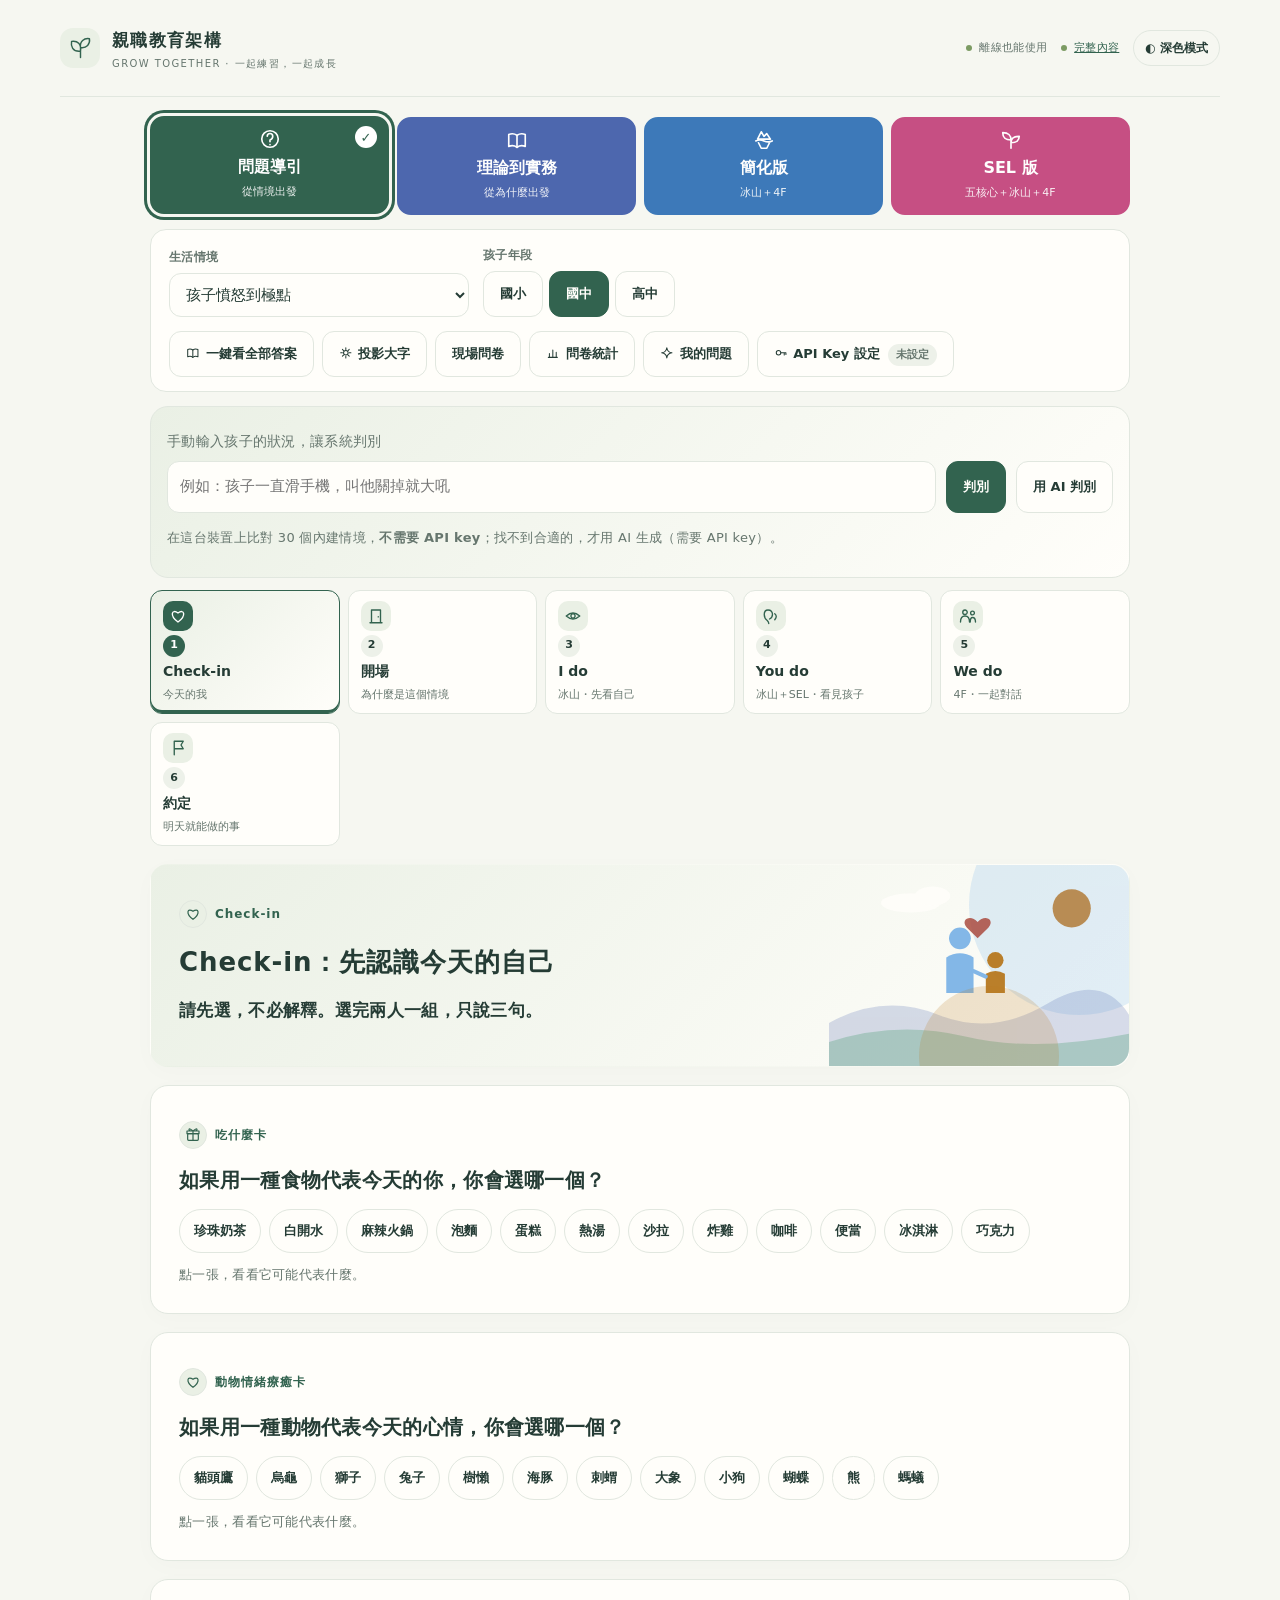
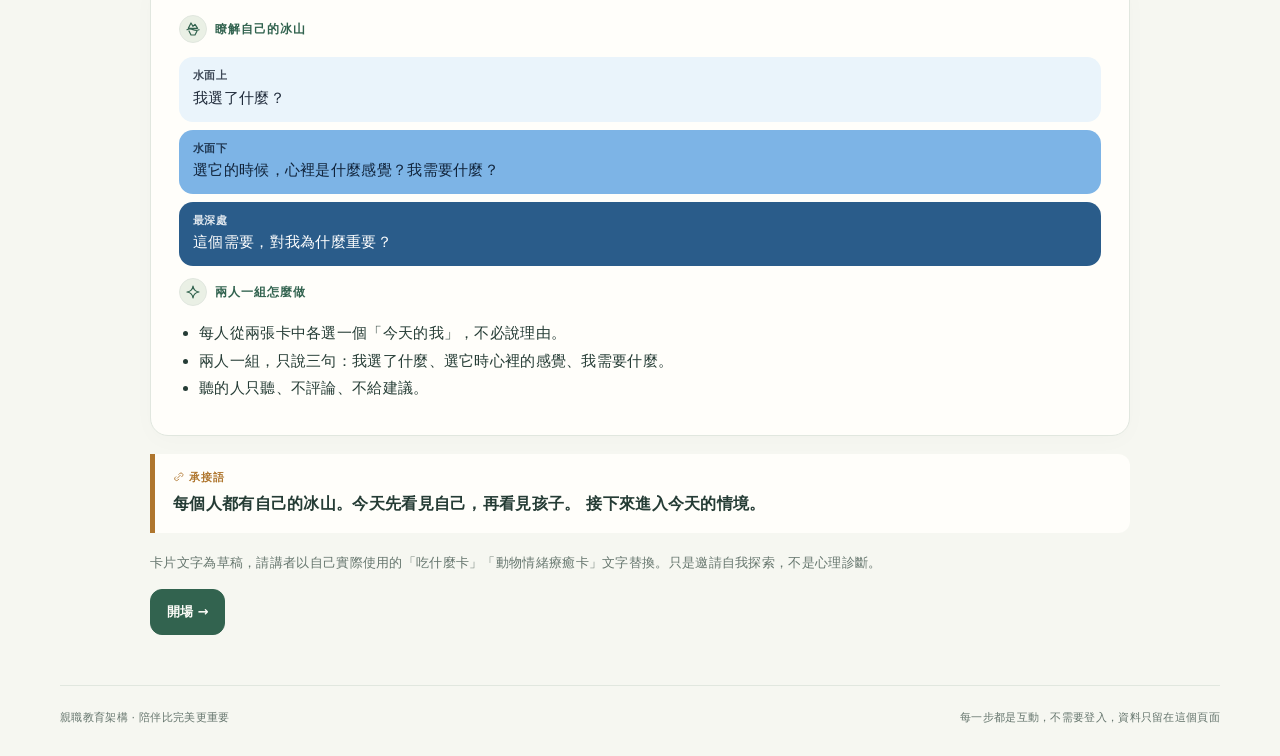
==== commit 8dad2d3a: "手動輸入判別情境（本機關鍵字＋選用 AI）、首頁 API Key 設定按鈕與狀態 Co-Authored-By: Claude Sonnet 5.5 <noreply@anthropic.com> C" ====
--- a/index.html
+++ b/index.html
@@ -373,12 +373,24 @@
 .brand small{letter-spacing:.14em}@media(max-width:700px){.brand small{letter-spacing:.06em;font-size:11px}}
 .brand small{text-wrap:balance}.header-right button,.header-right a{white-space:nowrap}@media(max-width:700px){.brand small{letter-spacing:.02em;font-size:10.5px}.header-right .offline{display:none}}
 
+.findbar{margin:12px 0;padding:14px 16px;border-radius:18px;background:linear-gradient(135deg,var(--soft),var(--card));border:1px solid var(--line)}
+.findrow{display:flex;gap:10px;margin:6px 0}.findrow input{flex:1;min-width:0}
+.findres{margin-top:10px;padding-top:10px;border-top:1px dashed var(--line)}
+.conf{display:inline-block;font-size:11px;font-weight:700;padding:1px 8px;border-radius:999px;margin-left:4px}
+.conf.high{background:var(--teal);color:var(--chipfg)}.conf.mid{background:var(--amber);color:var(--chipfg)}
+
+.kdot{display:inline-block;margin-left:8px;padding:1px 8px;border-radius:999px;font-size:11px;font-weight:700;background:var(--track);color:var(--mut)}
+.kdot.on{background:var(--teal);color:var(--chipfg)}
+.ctlbar{grid-template-columns:minmax(220px,300px) auto}
+.ctlbar .ctlbtns{grid-column:1/-1;display:flex;flex-wrap:wrap;gap:8px}
+@media(max-width:700px){.ctlbar{grid-template-columns:1fr}}
+
 </style></head>
 <body><a class="skip-link" href="#app">跳到內容</a><div class="wrap">
 <header class="masthead"><div class="brand"><span class="brand-mark" aria-hidden="true"><svg width="25" height="25" viewBox="0 0 28 28" fill="none"><path d="M14 24V13M14 17C5 18 3 11 4 6c7-1 11 3 10 11ZM14 13C13 6 18 2 24 3c1 6-3 11-10 10Z" stroke="currentColor" stroke-width="1.6" stroke-linecap="round" stroke-linejoin="round"/></svg></span><div><div class="brand-name">親職教育架構</div><small>GROW TOGETHER · 一起練習，一起成長</small></div></div><div class="header-right"><span class="offline">離線也能使用</span><a class="offline" href="full.html" style="color:var(--teal);text-decoration:underline">完整內容</a><button class="theme-button" id="themeToggle" type="button" aria-label="切換為深色模式" aria-pressed="false">◐ 深色模式</button></div></header>
 <main id="app" class="app" tabindex="-1"></main>
 <footer class="page-footer"><span>親職教育架構 · 陪伴比完美更重要</span><span>每一步都是互動，不需要登入，資料只留在這個頁面</span></footer></div>
-<script>window.FW_EMBED={"name":"親職教育架構","version":"2.3.0","status":"draft（待講師確認標註為 TODO 的欄位）","layers":[{"id":"coherence","label":"1 邏輯一貫性","desc":"同一個情境，從行為到約定一條線走到底。"},{"id":"iceberg","label":"2 冰山模式","desc":"先孩子、後父母；三層：行為表層、感受與需求、價值信念。"},{"id":"stages","label":"3 I do · You do · We do","desc":"先看自己，再看對方，最後一起找解方。"},{"id":"fourF","label":"4 4F 模式","desc":"Facts → Feelings → Findings → Future，對應冰山由上往下再回到水面。"},{"id":"audience","label":"5 對象：國小／國中／高中","desc":"步驟不變，語氣、決策權與約定方式依年段調整。"},{"id":"interaction","label":"6 提問與互動","desc":"提問階梯、猜一猜、配對、排序、承諾；家長／學生問卷統計，並看見兩邊的落差。"}],"core":{"stages":[{"id":"ido","label":"I do","purpose":"先看見自己：說出自己的經驗、反應與信念，不急著批判他人。","leaderMoves":["講師先分享自己的做法（示範句）","邀請家長用一句話說出自己的做法"],"participantMoves":["回想最近一次類似的情境","說出當下的身體訊號與反應"],"output":"一句話：我通常怎麼做","icebergLink":"先看自己的冰山（父母）"},{"id":"youdo","label":"You do","purpose":"換位思考：看見孩子、家長、教師在同一件事裡不同的感受與期待。","leaderMoves":["先看孩子的冰山，再看父母的冰山","用提問取代解釋"],"participantMoves":["猜孩子的感受與需要","用不同角色各說一句話"],"output":"一張雙冰山圖","icebergLink":"孩子的冰山 ⇄ 父母的冰山"},{"id":"wedo","label":"We do","purpose":"共同找解方：用 4F 把對話走到具體約定。","leaderMoves":["帶著 4F 逐步提問","把約定寫成時間、地點、誰、做什麼"],"participantMoves":["兩邊各說一次","一起決定一個小步驟"],"output":"一個明天就能做的約定","icebergLink":"把新做法帶回水面"}],"fourF":[{"id":"facts","label":"Facts 事實","prompt":"發生了什麼事？只還原過程，不評論。","avoid":"「你怎麼又…」「你就是…」","q":"What 什麼事"},{"id":"feelings","label":"Feelings 感受","prompt":"你當下的心情如何？哪一部分最挫折、最開心？","avoid":"「這有什麼好難過的」","q":"How 感覺如何"},{"id":"findings","label":"Findings 發現","prompt":"找出原因與需要：這個情緒或行為在提醒我們什麼？","avoid":"急著給答案或下結論","q":"Why 為什麼"},{"id":"future","label":"Future 未來","prompt":"約定具體的下一步：時間、地點、誰、做什麼。","avoid":"只說「下次不要」","q":"When 何時做"}],"fourFOrder":["facts","feelings","findings","future"],"fourFToIceberg":{"facts":"behavior","feelings":"feeling","findings":"belief","future":"behavior"},"fourFToSEL":{"facts":["self_management"],"feelings":["self_awareness"],"findings":["social_awareness","relationship_skills"],"future":["responsible_decision"]},"sel":[{"id":"self_awareness","label":"自我覺察","desc":"知道自己的情緒、想法與價值","taiyu":"知輕重、幾兩重"},{"id":"self_management","label":"自我管理","desc":"調整情緒與行為，不被情緒牽著走","taiyu":"知吃知穿，知分寸"},{"id":"social_awareness","label":"社會覺察","desc":"理解他人的立場與感受","taiyu":"目色好"},{"id":"relationship_skills","label":"關係技巧","desc":"溝通、合作與解決衝突","taiyu":"互相、人情留一線"},{"id":"responsible_decision","label":"負責任決定","desc":"考慮後果，做出合宜的選擇","taiyu":"做人要有肩胛頭"}],"iceberg":{"note":"冰山理論：薩提爾（Virginia Satir）","layers":[{"id":"behavior","label":"行為表層（水面上）","desc":"看得到的：吼叫、拖延、頂嘴、冷戰。"},{"id":"feeling","label":"感受與需求（水面下）","desc":"委屈、焦慮、害怕、想被理解、想被認同。"},{"id":"belief","label":"價值信念（最深處）","desc":"「我必須…」「這樣才是好孩子」。"}],"displayOrder":["child","parent"],"interplay":"父母第三層的信念決定第一層的反應；孩子聽見的是第二層的訊息（被否定，或被接納）。兩座冰山在水面上碰撞，通常是水面下的需求沒有被看見。","rule":"先看自己的冰山，再看孩子的冰山，才不會把焦慮變成控制。"},"systemLayers":["家庭","親子互動","學校","社會"],"systemQuestion":"別只問「孩子為什麼這麼沒自制力」，先問「是什麼環境，讓他離不開？」","coherenceRules":["同一個情境從頭到尾只用一個例子，不中途換例。","4F 與冰山對應：Facts→行為、Feelings→感受與需求、Findings→價值信念、Future→把新做法帶回水面。","每個 SEL 核心在情境中都有具體的行動，五個同時運作。","約定要包含時間、地點、誰、做什麼，並有檢討的時間。","不同年段步驟順序不變，改變的是語氣、決策權與約定方式。"],"closingSteps":["先問「發生什麼事」（Facts）","再說自己的感受（Feelings）","一起找原因與需要（Findings）","訂一條明天就能做的約定（Future）"],"questionBank":{"elementary":{"behavior":["發生了什麼事？你看到什麼？","你做了什麼？"],"feeling":["你是生氣、難過，還是害怕？","你身體哪裡有感覺？"],"belief":["你心裡有沒有想：我是不是…？","你最希望大人怎麼做？"],"future":["我們選一個辦法試試看好嗎？","你想選哪一個？"]},"junior":{"behavior":["剛剛發生了什麼？你想先說，還是先靜一下？","當時你做了什麼？"],"feeling":["你當時最在意的是什麼？","你心裡是什麼感覺？"],"belief":["你覺得哪裡最不公平？","你希望別人怎麼看你？"],"future":["你覺得怎樣比較公平？","我們各退一步，你想怎麼試？"]},"senior":{"behavior":["我想先確認事實，我理解的對嗎？","你想怎麼描述剛剛的狀況？"],"feeling":["這件事讓你有什麼感覺？我擔心…，你怎麼看？","你最需要什麼？"],"belief":["這件事對你重要在哪裡？","你最在意的價值是什麼？"],"future":["你的提案是什麼？","我能怎麼配合？"]}},"interactionTemplates":[{"id":"poll","type":"poll","stage":"opening","title":"最近有這種情況嗎？","instruction":"勾選孩子最近一個月的情況（不記名）。"},{"id":"ido_scale","type":"scale","stage":"ido","title":"當下的強度","instruction":"遇到這種情況，我當下的情緒強度是 1–5？"},{"id":"ido_reflect","type":"reflect","stage":"ido","title":"我通常怎麼做","instruction":"用一句話說出你的做法。"},{"id":"youdo_guess","type":"guess","stage":"youdo","title":"猜一猜孩子的冰山","instruction":"先看行為，第二下揭曉感受與需求，第三下揭曉信念。","reveal":"click"},{"id":"youdo_match","type":"match","stage":"youdo","title":"放進冰山三層","instruction":"把三句話分別放進冰山的三層。"},{"id":"youdo_roleswap","type":"roleswap","stage":"youdo","title":"角色換位","instruction":"用孩子、家長各說一句話。"},{"id":"wedo_order","type":"order","stage":"wedo","title":"4F 排排看","instruction":"把四句話排成 Facts → Feelings → Findings → Future。"},{"id":"wedo_commit","type":"commit","stage":"wedo","title":"明天就能做的約定","instruction":"寫下：時間、地點、誰、做什麼。"},{"id":"closing_reflect","type":"reflect","stage":"closing","title":"我要帶走的一個行動","instruction":"從今天的四個步驟中，選一個明天先做。"}],"colors":{"note":"同一個顏色在每個畫面代表同一件事：4F 四色、SEL 五色、冰山三層。l＝淺色模式，d＝深色模式。","fourF":{"facts":{"l":"#C0504D","d":"#F2A5A5"},"feelings":{"l":"#B7791F","d":"#E9B872"},"findings":{"l":"#2F8F5B","d":"#8FD1A0"},"future":{"l":"#2E6FB5","d":"#9CC3E8"}},"sel":{"self_awareness":{"l":"#0F8B8D","d":"#4FD1D3"},"self_management":{"l":"#3F5BA9","d":"#8FA8F0"},"social_awareness":{"l":"#7A4FB3","d":"#B79BE0"},"relationship_skills":{"l":"#C2417A","d":"#F08AB5"},"responsible_decision":{"l":"#8A5A2B","d":"#D9A066"}},"iceberg":{"behavior":{"bg":{"l":"#EAF4FB","d":"#2C3F55"},"fg":{"l":"#1F2A3A","d":"#E6EDF3"}},"feeling":{"bg":{"l":"#7DB4E6","d":"#3E6E9E"},"fg":{"l":"#10233A","d":"#F2F6FA"}},"belief":{"bg":{"l":"#2A5C8A","d":"#1E3A5F"},"fg":{"l":"#FFFFFF","d":"#E6EDF3"}}}},"counselorStance":[{"id":"accept","label":"先接納，再談事","text":"先接住情緒（自我覺察），事情稍後再處理。「你現在很不好受」比「你應該…」更能打開對話。"},{"id":"expert","label":"孩子是自己的專家","text":"問，而不是答。大人提供選項與底線，答案由孩子說出來（負責任決定）。"},{"id":"open","label":"用開放式提問","text":"用「什麼、怎麼、有沒有」開頭，少用「為什麼」，避免變成責備。"},{"id":"strength","label":"看見例外與資源","text":"問「有沒有哪一次比較順利？」讓孩子發現自己已經有的能力（自我管理）。"},{"id":"together","label":"一起決定，大人也承擔","text":"約定由雙方一起訂、大人也遵守（關係技巧），孩子先說、大人後說。"},{"id":"small","label":"小步驟、可調整","text":"只約一件明天做得到的小事，並訂下回頭看的時間；不順利就一起調整，不是失敗。"}],"counselorQuestionTypes":{"exception":"例外問句","scale":"量尺問句","hope":"期待問句","resource":"資源問句"}},"audiences":{"elementary":{"label":"國小","grades":"1–6 年級（約 7–12 歲）","developmental":"情緒詞彙有限，需要大人幫忙命名情緒；規則與後果要具體、可看見；對「被愛、被肯定」非常敏感。","autonomy":"低到中：大人主導，孩子在 2–3 個選項中選擇。","parentRole":"示範者與引導者：先示範怎麼說，再邀請孩子跟著說。","icebergDepth":"第三層用簡單句：「我是不是不夠好？」「爸媽是不是不喜歡我？」，不談抽象價值。","language":["短句，一次只問一件事","用情緒卡、情緒溫度計（1–5）幫孩子找詞","用「你是不是…？」給選項，少用「你為什麼…？」"],"fourFStyle":{"facts":"我看到／我聽到…（一句話）","feelings":"你是生氣、難過，還是害怕？","findings":"你需要我陪你，還是需要一點時間？","future":"我們從這兩個辦法選一個"},"interactionStyle":"圖卡、情緒溫度計、二選一","contractStyle":"家長帶領、孩子二選一，貼在家裡，每天簡單檢查。","cautions":["避免長篇說理","避免當眾糾正","先安撫身體（抱一下、深呼吸），再說道理"]},"junior":{"label":"國中","grades":"7–9 年級（約 13–15 歲）","developmental":"青春期：同儕與面子很重要，想被當成大人；情緒起伏大，容易頂嘴或封閉。","autonomy":"中：規則要一起討論，孩子參與訂定。","parentRole":"協商者與陪伴者：少說教，多提問，先聽完再回應。","icebergDepth":"第三層談「尊重、公平、被信任」：「我不想被當小孩」「你們不相信我」。","language":["先問再說，避免「你就是…」","不在別人面前糾正","先承認孩子有道理的部分，再談規則"],"fourFStyle":{"facts":"我看到…，我說得對嗎？","feelings":"我有點…，你呢？","findings":"我們各自在意的是什麼？","future":"你覺得怎樣比較公平？我們各退一步"},"interactionStyle":"匿名投票、角色換位、情境選擇","contractStyle":"共同協商，條款可檢討、可調整，兩週後回頭看。","cautions":["避免比較、貼標籤","避免公開羞辱","尊重隱私，不追問細節"]},"senior":{"label":"高中","grades":"10–12 年級（約 16–18 歲）","developmental":"接近成人：在意自我認同與未來（升學、人生方向）；壓力來自課業與選擇；需要被當成對等的夥伴。","autonomy":"高：孩子提案、為決定負責，家長提供資源與意見。","parentRole":"顧問與後盾：先問「你需要我做什麼？」，徵求同意後才給建議。","icebergDepth":"第三層可談價值與未來：「我的人生由誰決定？」「我必須成功才有價值嗎？」","language":["用平等的語氣：「我想跟你討論…」","先徵求同意：「我可以說說我的擔心嗎？」","決定權留給孩子，同時說明自己的底線"],"fourFStyle":{"facts":"我想先確認事實…","feelings":"我擔心…，你的想法是？","findings":"這件事對你重要在哪裡？","future":"你的提案是什麼？我能怎麼配合？"},"interactionStyle":"開放式討論、利弊分析、孩子提案","contractStyle":"孩子先提案、家長回饋，設定檢核指標與例外條款。","cautions":["避免替孩子做決定","避免用金錢或愛當條件","涉及安全或健康時，說明底線並尋求專業協助"]}},"survey":{"note":"與 sihu-parent-survey 的 config.js GROUPS 相同；選項文字必須完全一致。","groups":[{"key":"emotion","name":"情緒","items":["容易生氣、煩躁","焦慮、緊張","難過、低落","課業升學壓力大","不說出自己的感受","沒有明顯困擾"]},{"key":"behavior","name":"行為","items":["衝動、頂嘴","拖延、要一直催","過度使用手機網路","不遵守規範","遇到困難就逃避","沒有明顯困擾"]},{"key":"social","name":"人際","items":["與孩子溝通時，經常演變成責備、爭吵或冷戰","與同學容易發生爭執或意見衝突","覺得自己沒有知心朋友，或常感到被孤立","曾遭遇言語嘲諷、排擠、欺負或網路霸凌","不容易表達自己的想法，也不敢拒絕他人的要求","家長與教師對孩子的管教方式或期待不同","近期沒有明顯的人際互動困擾"]}],"optionalQuestions":[{"id":"grade","text":"孩子目前就讀","options":["國小","國中","高中"],"use":"依年段切換情境內容"}],"respondents":[{"id":"parent","label":"家長","stem":"想一想孩子最近一個月的情況，有的就勾。"},{"id":"student","label":"學生","stem":"想一想你自己最近一個月的情況，有的就勾。不記名，不會知道是誰填的。"}],"studentItems":{"容易生氣、煩躁":"我最近容易生氣、煩躁","焦慮、緊張":"我常覺得焦慮、緊張","難過、低落":"我常覺得難過、心情低落","課業升學壓力大":"我覺得課業升學壓力很大","不說出自己的感受":"我不太會說出自己的感受","沒有明顯困擾":"我最近沒有明顯困擾","衝動、頂嘴":"我有時候會衝動、忍不住頂嘴","拖延、要一直催":"我常拖延，需要被一直催","過度使用手機網路":"我常常滑手機、上網停不下來","不遵守規範":"我常常覺得規定很難遵守","遇到困難就逃避":"遇到困難，我會想逃避","與孩子溝通時，經常演變成責備、爭吵或冷戰":"跟爸媽說話時，常常變成被罵、吵架或冷戰","與同學容易發生爭執或意見衝突":"我跟同學容易吵架或意見不合","覺得自己沒有知心朋友，或常感到被孤立":"我覺得沒有知心朋友，或常覺得被孤立","曾遭遇言語嘲諷、排擠、欺負或網路霸凌":"我曾被嘲笑、排擠、欺負或遭到網路霸凌","不容易表達自己的想法，也不敢拒絕他人的要求":"我不容易說出自己的想法，也不敢拒絕別人","家長與教師對孩子的管教方式或期待不同":"我覺得爸媽和老師對我的要求或期待不一樣","近期沒有明顯的人際互動困擾":"我最近沒有明顯的人際困擾"},"noneItems":["沒有明顯困擾","近期沒有明顯的人際互動困擾"],"gapThreshold":0.15,"payloadNote":"送到 Apps Script 時需在 Code.gs 新增 role 欄（parent/student）；本模組不修改 sihu-parent-survey。","live":{"page":"https://cyysongyy.github.io/sihu-parent-survey/","api":"https://script.google.com/macros/s/AKfycbwasPYD2QEGbmexkp91rSts8Z8Dqw2tZLlA__W0qZEPV_aFVeGQKQtcxsJ3LsiD6p6f/exec","pollSec":5,"note":"即時統計讀取 sihu-parent-survey 的 Apps Script（只讀 GET）；該後端目前只收家長答案，不分角色。"}},"situations":[{"id":"emotion_outburst","domain":"emotion","title":"孩子憤怒到極點","storyline":"孩子的怒氣是水面上的行為，水面下是「沒被聽見」的委屈；只處理甩門，等於只處理冰山一角。","surveyLink":{"emotion":["容易生氣、煩躁"],"behavior":["衝動、頂嘴"]},"chain":{"surface":"大吼、甩門","below":"委屈、沒被聽見","deep":"「我的感受不重要」","skill":"先自我管理，再自我覺察","agreement":"孩子自己訂冷靜暗號，冷靜後由孩子決定怎麼談"},"triggerForParent":"孩子早上拖拖拉拉、快遲到了，我生氣地說了什麼？","parentIceberg":{"behavior":"大罵：「不准甩門！」","feeling":"焦慮、生氣、無力；需要孩子守規矩、需要被尊重","belief":"「情緒要自己處理」「孩子要乖，我才是好父母」"},"idoModel":"我先承認自己的情緒：「我剛剛很生氣，聲音太大了。」再深呼吸三次，才回到孩子身上。","lecturerExperience":{"status":"TODO","text":"[講師自己的經驗]（待講師填寫）"},"byAudience":{"elementary":{"example":"孩子在學校被老師誤會，回家大哭、丟東西，說：「你們都不聽我說！」","childIceberg":{"behavior":"大哭、丟東西","feeling":"委屈、害怕；需要被抱一下、被相信","belief":"「我是不是壞小孩？」「爸媽是不是不喜歡我？」"},"youDoQuestions":["你是生氣，還是難過？","你想先抱一下，還是先自己待一下？"],"future":"孩子選一個讓自己平靜下來的方法，大人陪著練習；平靜後，由孩子決定先說還是先畫，大人先聽完再回應。","options":["去「生氣小角落」抱抱枕、深呼吸","先抱一下，等好一點再說","畫一畫現在的心情給大人看"]},"junior":{"example":"師生衝突，孩子憤怒到極點，回家甩門：「那個老師根本針對我！」","childIceberg":{"behavior":"甩門、冷臉、不想說話","feeling":"被誤解、沒面子、生氣；需要被相信、被尊重","belief":"「沒人站在我這邊」「說了也沒用」"},"youDoQuestions":["發生了什麼事？你想先說，還是先靜一下？","你覺得哪裡最不公平？"],"future":"孩子自己訂冷靜的暗號與時間，大人尊重、不追問；冷靜後由孩子決定怎麼談，是否聯絡老師也先問他的想法；一週後一起回頭看有沒有幫助。","options":["說暗號「我需要一點時間」，先靜 20 分鐘","先寫下來或傳訊息，不當面說","散步或聽音樂後再談"]},"senior":{"example":"孩子與老師發生衝突後情緒失控，摔門離開：「你們都不懂，別管我！」","childIceberg":{"behavior":"摔門、中斷對話","feeling":"被否定、無力、覺得不被當成大人；需要被信任、需要自己處理的空間","belief":"「我必須自己扛」「求助就是示弱」"},"youDoQuestions":["你希望我現在做什麼：陪你、聽你說，還是先不要打擾？","這件事你打算怎麼處理？需要我幫什麼？"],"future":"孩子提出自己的處理方式與需要的支持，家長只在被邀請時協助，並約好三天後簡單回報，讓孩子練習為自己的選擇負責。","options":["自己先處理，需要時再邀請家長","找輔導老師或信任的大人談","先冷靜，三天後再約時間談"]}},"wedoScript":{"facts":"「剛剛門關得很大聲，你看起來很生氣。」只說看到的。","feelings":"「我有點擔心你，也想知道你現在心裡怎麼樣。」","findings":"「發生了什麼事，讓你這麼生氣？」「你最希望被怎麼對待？」","future":"「下次氣到很高的時候，你希望我們怎麼做會比較好？」"},"selMap":{"self_awareness":"孩子能說出「我是委屈，不是壞」","self_management":"先離開現場冷靜，再回來談","social_awareness":"家長看見孩子「沒被聽見」的感受","relationship_skills":"用我訊息表達，不翻舊帳","responsible_decision":"約好下次生氣時要做什麼"},"referralNote":"若暴怒頻繁，或出現傷害自己或他人的行為，請尋求學校輔導或專業協助。","counselorQuestions":{"exception":"有沒有哪一次你很生氣，後來卻慢慢平靜下來？那時你做了什麼，或誰在你身邊？","scale":"現在的怒氣是 0 到 10 分的幾分？降到哪一分，你就比較能說話？","hope":"如果這件事被好好處理，你最希望老師、爸媽各做哪一件事？","resource":"你過去用過哪些方法讓自己冷靜？哪一個最有用？"},"selQuestions":{"self_awareness":"你的身體現在有什麼感覺？除了生氣，還有別的嗎？","self_management":"你想先離開一下，還是先做幾次深呼吸？","social_awareness":"如果換成老師或爸媽，他們可能怎麼看這件事？","relationship_skills":"你想怎麼讓我知道你需要空間，又不會讓彼此更生氣？","responsible_decision":"這件事你想怎麼處理？做了之後可能會發生什麼？"}},{"id":"exam_drop","domain":"emotion","title":"考試退步","storyline":"分數是水面上的結果；水面下是「我不夠好」的羞愧。追問分數，孩子聽到的是「我讓你失望了」。","surveyLink":{"emotion":["課業升學壓力大","難過、低落"]},"chain":{"surface":"丟書包、說自己笨","below":"挫折、羞愧、怕讓人失望","deep":"「我是不是很笨？」","skill":"自我覺察＋自我管理＋負責任決定","agreement":"孩子選一件小事先做，大人暫停追問分數，一週後由孩子先報告"},"triggerForParent":"孩子段考退步，回家就把書包丟在地上。你第一句話是什麼？","parentIceberg":{"behavior":"追問成績、比較、叨念「你到底有沒有用心」","feeling":"失望、著急、擔心未來；需要孩子努力、需要被看見付出","belief":"「成績代表努力」「不逼他，他就不會進步」"},"idoModel":"我先忍住追問分數，說：「看起來你今天很不好受。」","lecturerExperience":{"status":"TODO","text":"[講師自己的經驗]（待講師填寫）"},"byAudience":{"elementary":{"example":"小安段考數學考了 52 分，回家把書包丟在地上，大喊：「我就是笨，不想念了！」","childIceberg":{"behavior":"丟書包、哭著說自己笨","feeling":"挫折、羞愧；需要被抱抱、被肯定「你有努力」","belief":"「我是不是很笨？」「考不好，媽媽會不喜歡我」"},"youDoQuestions":["你覺得哪一題最難？","你現在比較難過，還是比較生氣？"],"future":"今晚先抱一下；隔天孩子挑自己想弄懂的 3 題，大人陪著看、不比較分數，完成就一起慶祝這個努力。","options":["一起挑 3 題錯題訂正","先玩一下再說","請老師教我一題"]},"junior":{"example":"孩子段考成績退步，把考卷塞進書包，說：「別問了，反正我就是不行。」","childIceberg":{"behavior":"藏考卷、不想談","feeling":"丟臉、挫折、怕被比較；需要被接納、需要面子被保護","belief":"「成績不好就是失敗」「大家都比我強」"},"youDoQuestions":["這次你自己怎麼看？","你希望我怎麼陪你面對？"],"future":"孩子自己列出想試的 1～2 個調整方法，大人只問「需要我做什麼？」、不追問分數；一週後孩子先說哪裡有用、哪裡要換。","options":["自己整理錯題","下課問老師","找同學一起討論","先休息兩天再開始"]},"senior":{"example":"孩子段考退步，晚上關在房裡，說：「我可能考不上想念的科系了。」","childIceberg":{"behavior":"關在房裡、對話變少","feeling":"焦慮、無力、害怕讓大家失望；需要被支持、需要看見其他可能","belief":"「我必須成功才有價值」「失敗就沒有未來」"},"youDoQuestions":["這次成績對你的目標有什麼影響？","你想先分析原因，還是先休息一下？"],"future":"孩子提出兩週調整計畫與需要的資源，大人先聽目標與感受，再提供資源；每週 15 分鐘由孩子報告進度，不由大人檢查。","options":["兩週調整計畫（時間、方法）","找輔導老師談目標","請學長姊分享經驗"]}},"wedoScript":{"facts":"「我看到你回來把書包放下，也聽到你說很不好受。」不談分數。","feelings":"「我有點心疼你，你現在心裡是什麼感覺？」","findings":"「這次考試，你覺得最讓你難受的是什麼？」","future":"「接下來你想先做哪一件小事？需要我幫什麼？」"},"selMap":{"self_awareness":"孩子說出「我很挫折，不是我很笨」","self_management":"先離開房間冷靜，不再摔東西","social_awareness":"孩子留意到媽媽也累、弟弟會害怕","relationship_skills":"說「我現在需要一點時間，等一下再講」","responsible_decision":"決定先訂正錯題，再去問老師"},"referralNote":"若情緒低落持續兩週以上、對任何事失去興趣，請尋求學校輔導或專業協助。","counselorQuestions":{"exception":"這學期有沒有哪一次你覺得進步或比較穩？那次你做了什麼？","scale":"對下次考試的信心是 0 到 10 分的幾分？再多 1 分，需要什麼？","hope":"如果下次你比較安心，你會最先注意到什麼不同？","resource":"過去遇到挫折，誰或什麼幫你撐過去？"},"selQuestions":{"self_awareness":"除了難過，你還有沒有別的感覺？像是怕讓人失望？","self_management":"你想先休息一下，還是先把情緒寫出來？","social_awareness":"你覺得爸媽現在最擔心的是什麼？","relationship_skills":"你希望我怎麼問，你比較願意說？","responsible_decision":"接下來一週，你願意先試哪一件小事？"}},{"id":"school_anxiety","domain":"emotion","title":"上學焦慮，說肚子痛","storyline":"肚子痛是水面上的訊號；水面下是「怕被笑、怕出事」的不安。先相信身體的不舒服，再找原因。","surveyLink":{"emotion":["焦慮、緊張"]},"chain":{"surface":"肚子痛、不想上學","below":"害怕、怕被笑","deep":"「去學校就會出事」","skill":"自我覺察＋社會覺察","agreement":"孩子選晨間小儀式與可以找的大人，經孩子同意後再與班導聯絡"},"triggerForParent":"早上孩子說肚子痛，不想去學校。你會怎麼反應？","parentIceberg":{"behavior":"先懷疑孩子裝病、催促、硬送去學校","feeling":"著急、擔心、煩躁；需要孩子準時上學、需要確認他平安","belief":"「不能讓他逃避」「逃避一次，以後就會更難」"},"idoModel":"我先說：「肚子痛一定很不舒服。」再慢慢問：「是不是有什麼事讓你擔心？」","lecturerExperience":{"status":"TODO","text":"[講師自己的經驗]（待講師填寫）"},"byAudience":{"elementary":{"example":"孩子晚上翻來覆去，早上抱著肚子說：「今天可以請假嗎？」","childIceberg":{"behavior":"肚子痛、黏著家長、哭","feeling":"害怕、不安；需要安全感、需要大人陪","belief":"「離開爸媽會出事」「沒有人會幫我」"},"youDoQuestions":["學校有什麼讓你不舒服的嗎？","你比較怕早上，還是怕某一節課？"],"future":"孩子選擇早晨的小儀式與到校後可以找的大人，家長經孩子同意後和班導聯絡；一週後孩子說說哪個最有幫助。","options":["早上抱一下和說再見的暗號","帶一個小物品去學校","到校先找班導打招呼"]},"junior":{"example":"孩子晚上睡不好，早上說肚子痛不想上學，不肯說原因。","childIceberg":{"behavior":"拖延出門、不肯說原因","feeling":"緊張、怕被笑、怕被排擠；需要被相信、需要不被追問的空間","belief":"「說了也沒用」「去學校就會出事」"},"youDoQuestions":["你願意說多少都可以，我想先聽你說。","是人讓你擔心，還是事情？"],"future":"孩子決定自己想先說多少，家長經孩子同意後再與班導確認；約定不舒服時可以找的人，每週回顧一次，由孩子說哪裡可以再調整。","options":["不舒服時去保健室或輔導室","傳訊息給家長","先只去半天"]},"senior":{"example":"孩子最近常說頭痛、胃痛，週一特別不想去學校，也不太說話。","childIceberg":{"behavior":"身體不適、請假或早退增加","feeling":"焦慮、倦怠、壓力大；需要被理解、需要喘息","belief":"「我撐不下去也不能說」「別人都做得到」"},"youDoQuestions":["最近有什麼事讓你特別累？","你希望自己先處理，還是需要有人幫忙？"],"future":"孩子與家長共同決定是否尋求輔導室或專業協助，由孩子主導先做哪一步；若症狀持續，專業協助一併納入選項。","options":["先找輔導老師聊聊","自己安排一週的減壓時間","暫時由家長協助與學校溝通"]}},"wedoScript":{"facts":"「你這幾天早上說肚子痛，晚上也比較晚睡。」不下結論。","feelings":"「我有點擔心你。你心裡是不是有些不安？」","findings":"「如果學校有一件事你想改變，會是哪一件？」","future":"「我們可以先試什麼？不舒服的時候，你想找誰？」"},"selMap":{"self_awareness":"孩子能說出「我是害怕，不是裝病」","self_management":"用深呼吸與暗號穩住自己","social_awareness":"家長看見孩子怕被笑、怕出事的感受","relationship_skills":"說出「我需要你陪我走到教室」","responsible_decision":"決定今天試著去學校，並約好不舒服時找誰"},"referralNote":"若焦慮持續超過兩週、影響睡眠或食慾，請轉介學校輔導或專業諮商。","counselorQuestions":{"exception":"有沒有哪一天去學校比較不難受？那天有什麼不一樣？","scale":"想到去學校的緊張是 0 到 10 分的幾分？降 1 分，需要什麼？","hope":"如果學校有一件事變好，你最希望是哪一件？","resource":"在學校，誰或哪個地方讓你比較安心？"},"selQuestions":{"self_awareness":"肚子痛的時候，你還感覺到什麼？心裡有在擔心什麼嗎？","self_management":"哪一個方法能讓你在教室裡穩住自己？","social_awareness":"你覺得老師或同學知道你的狀況嗎？你希望他們知道多少？","relationship_skills":"你想怎麼告訴我，今天需要什麼幫忙？","responsible_decision":"今天你想試著去學校嗎？去了不舒服時，你想找誰？"}},{"id":"low_mood","domain":"emotion","title":"情緒低落、什麼都不想做","storyline":"低落不是懶，而是水面下的疲憊與無力；先陪伴與接住，再談改變。","surveyLink":{"emotion":["難過、低落","不說出自己的感受"]},"chain":{"surface":"不想動、不想說話","below":"疲憊、無力、覺得沒人懂","deep":"「我很糟，也不會變好」","skill":"自我覺察＋關係技巧","agreement":"每天一件小事＋一個可以說話的人"},"triggerForParent":"孩子連續幾天回家就躺著，我心裡冒出什麼念頭？","parentIceberg":{"behavior":"催他振作：「你到底在想什麼？」","feeling":"擔心、無力、害怕他出事；需要看到他好起來","belief":"「孩子要積極，不然會被淘汰」"},"idoModel":"我先停下催促，說：「我發現你最近很累，我想陪陪你，不用急著說。」","lecturerExperience":{"status":"TODO","text":"[講師自己的經驗]（待講師填寫）"},"byAudience":{"elementary":{"example":"孩子放學後不想玩，說：「我什麼都不想做。」晚上常說肚子不舒服。","childIceberg":{"behavior":"躺著、不想說話、對喜歡的事失去興趣","feeling":"疲憊、空虛、無力；需要被陪伴、不被評斷","belief":"「我很糟」「說了也沒人懂」"},"youDoQuestions":["今天有哪一刻讓你覺得有一點點開心？","你想讓我知道多少都可以，我會陪著你。"],"options":["一起畫今天的心情","先抱一下，不說話","睡前一起聽音樂"],"future":"每天固定一段陪伴時間（抱抱、說故事），孩子選一件讓自己有力氣的小事；家長留意睡眠與食慾，一週後回頭看。"},"junior":{"example":"孩子最近回家就關在房間，成績下滑，問他就說：「沒什麼，很煩。」","childIceberg":{"behavior":"躺著、不想說話、對喜歡的事失去興趣","feeling":"疲憊、空虛、無力；需要被陪伴、不被評斷","belief":"「我很糟」「說了也沒人懂」"},"youDoQuestions":["最近有哪些事讓你特別累？","你想讓我知道多少都可以，我會陪著你。"],"options":["一起散步十分鐘","每天傳一則今天的心情","找信任的老師聊聊"],"future":"孩子選一件每天做得到的小事（出門、運動、和朋友聊天），家長約定固定陪伴時間；若兩週沒有改善，就與輔導室或專業人員談。"},"senior":{"example":"孩子對社團與朋友都失去興趣，常熬夜，說：「就是提不起勁。」","childIceberg":{"behavior":"躺著、不想說話、對喜歡的事失去興趣","feeling":"疲憊、空虛、無力；需要被陪伴、不被評斷","belief":"「我很糟」「說了也沒人懂」"},"youDoQuestions":["這種狀況持續多久了？你想自己調整，還是找人一起談？","你想讓我知道多少都可以，我會陪著你。"],"options":["先安排固定睡眠","找輔導老師或心理師談","和一位信任的人說說"],"future":"孩子決定想先試的調整與求助對象，家長提供資源與陪伴；若持續兩週以上或影響生活，就一起預約輔導或身心科。"}},"wedoScript":{"facts":"「我注意到你最近回家就躺著，晚上也睡得比較少。」不下結論。","feelings":"「我有點擔心你，也想陪你。你現在心裡是什麼感覺？」","findings":"「最近有什麼事讓你特別累或失望？有什麼讓你好過一點點？」","future":"「我們可以先試哪一件很小的事？我可以怎麼陪你？」"},"selMap":{"self_awareness":"孩子能說出「我很累，不是我很糟」","self_management":"每天做一件很小的事，讓自己有一點力氣","social_awareness":"家長看見孩子「沒力氣」背後的痛苦","relationship_skills":"說出「我想要有人陪我」","responsible_decision":"決定今天先做哪一件事、需要什麼幫忙"},"selQuestions":{"self_awareness":"最近的心情像什麼天氣？","self_management":"哪件小事做完，會讓你有一點點力氣？","social_awareness":"你覺得我看到你這樣，心裡在想什麼？","relationship_skills":"你想要我陪你做什麼，或不要做什麼？","responsible_decision":"這個星期，你想先試哪一件事？"},"counselorQuestions":{"exception":"最近有沒有哪一天比較有力氣？那天有什麼不一樣？","scale":"心情 0 到 10 分，現在是幾分？多 1 分會是什麼樣子？","hope":"如果心情好一點，你會先做哪一件事？","resource":"誰在你身邊，會讓你比較安心？"},"referralNote":"若低落超過兩週、出現不想活或傷害自己的想法、睡眠食慾明顯改變，請立刻聯繫學校輔導室、身心科，或撥 1925 安心專線；不要自行判斷或等待。"},{"id":"perfectionism","domain":"emotion","title":"怕犯錯、要求完美","storyline":"完美主義的水面下，常是「做不好就不被接受」的害怕；先接住害怕，再練習「夠好就好」。","surveyLink":{"emotion":["焦慮、緊張","課業升學壓力大"],"behavior":["遇到困難就逃避"]},"chain":{"surface":"一直擦掉重寫、不敢交作業","below":"怕被批評、怕讓人失望","deep":"「做不好，我就沒價值」","skill":"自我覺察＋自我管理","agreement":"允許「七分好」，並一起慶祝嘗試"},"triggerForParent":"孩子為了一個字重寫五遍，我是不是一邊說「沒關係」，一邊在意結果？","parentIceberg":{"behavior":"說「再改一下就好」，其實在意表現","feeling":"焦慮、希望孩子不吃虧；需要孩子有好表現","belief":"「表現好，才是好孩子、好父母」"},"idoModel":"我先看自己：我是不是也很在意「做得好」？我先對自己說：「夠好就好。」","lecturerExperience":{"status":"TODO","text":"[講師自己的經驗]（待講師填寫）"},"byAudience":{"elementary":{"example":"孩子寫作業一直擦掉重寫，寫錯一個字就哭：「不能有錯！」","childIceberg":{"behavior":"一直擦掉重寫、不敢交、很晚才睡","feeling":"害怕、緊繃、怕被比較；需要被接納、需要安全感","belief":"「做不好，我就沒價值」「一定要最好」"},"youDoQuestions":["如果有一題寫錯了，你覺得會發生什麼事？","你不用做到最好，我想知道你的心情。"],"options":["寫完先不擦，圈起來就好","請大人說一次「錯了也沒關係」","故意寫錯一個字練習"],"future":"孩子選一個「允許犯錯」的小練習（例如留一題故意不擦），大人也示範自己犯錯時怎麼說；每天睡前說一個「今天嘗試了什麼」。"},"junior":{"example":"孩子報告前反覆修改到半夜，說：「還不夠好。」","childIceberg":{"behavior":"一直擦掉重寫、不敢交、很晚才睡","feeling":"害怕、緊繃、怕被比較；需要被接納、需要安全感","belief":"「做不好，我就沒價值」「一定要最好」"},"youDoQuestions":["你心裡的「夠好」是什麼樣子？","你不用做到最好，我想知道你的心情。"],"options":["設定停止時間","先交七分版本再改","找人看一次就好"],"future":"孩子與家長一起定「夠好」的標準與停止時間；做不到時，由孩子說「今天卡在哪裡」，家長不評論成果，一週後一起看。"},"senior":{"example":"孩子因為怕考不好，遲遲不敢開始準備，說：「反正我不夠好。」","childIceberg":{"behavior":"一直擦掉重寫、不敢交、很晚才睡","feeling":"害怕、緊繃、怕被比較；需要被接納、需要安全感","belief":"「做不好，我就沒價值」「一定要最好」"},"youDoQuestions":["這件事對你代表什麼？","你不用做到最好，我想知道你的心情。"],"options":["拆成最小的一步","找同學互相檢視","預約輔導老師談壓力"],"future":"孩子自訂「最低限度的完成」與休息時間，家長只問「需要我幫什麼？」；若焦慮影響睡眠與生活，就一起尋求輔導或專業協助。"}},"wedoScript":{"facts":"「我看到你擦掉重寫好幾次，已經很晚了。」只說看到的。","feelings":"「我有點擔心你太累。你現在心裡是什麼感覺？」","findings":"「做不好的時候，你最擔心什麼？」","future":"「我們試試看『七分好』，你覺得可以嗎？」"},"selMap":{"self_awareness":"孩子能說出「我是怕做不好，不是笨」","self_management":"設定停止時間，到點就放下","social_awareness":"家長看見孩子「怕被比較」的壓力","relationship_skills":"說出「我現在需要休息」","responsible_decision":"決定這一題做到哪裡就好"},"selQuestions":{"self_awareness":"發現自己要求完美的時候，身體有什麼感覺？","self_management":"什麼方法能幫你「停下來」？","social_awareness":"你覺得別人看到你這樣努力，會怎麼想？","relationship_skills":"你想怎麼讓我知道，你需要休息？","responsible_decision":"你想把停止的時間訂在幾點？"},"counselorQuestions":{"exception":"有沒有哪一次你做得「不完美」，結果還是不錯？","scale":"「怕做錯」現在是 0 到 10 分的幾分？降 1 分需要什麼？","hope":"如果你可以放鬆一點，你會做哪一件事？","resource":"誰會在你犯錯的時候，仍然接受你？"},"referralNote":"若焦慮嚴重影響睡眠、飲食或出現身體症狀，請尋求學校輔導室或專業協助。"},{"id":"comparison","domain":"emotion","title":"覺得自己不如別人","storyline":"比較的水面下，是想被看見、被接納；先看見孩子的獨特，再談努力。","surveyLink":{"emotion":["難過、低落","不說出自己的感受"]},"chain":{"surface":"說「我就是比不上他」、不想參加","below":"自卑、羨慕、怕被看不起","deep":"「我不夠好，所以不值得被喜歡」","skill":"自我覺察＋社會覺察","agreement":"每週找出一件「我做得到」的事，並說給家人聽"},"triggerForParent":"我是不是也常說「你看人家某某某」？","parentIceberg":{"behavior":"拿別人的孩子比較","feeling":"焦慮、希望孩子不落後；需要孩子有競爭力","belief":"「比別人好，才有未來」"},"idoModel":"我先停止比較，改說：「我看到你這週自己進步的地方。」","lecturerExperience":{"status":"TODO","text":"[講師自己的經驗]（待講師填寫）"},"byAudience":{"elementary":{"example":"孩子看到同學得獎回家說：「他什麼都比我強，我什麼都不會。」","childIceberg":{"behavior":"說「我就是不行」、不想參加比賽或活動","feeling":"自卑、羨慕、孤單；需要被看見、被肯定","belief":"「我不夠好，別人才會比較喜歡」"},"youDoQuestions":["你有沒有什麼事，是別人說你做得很好的？","你不用跟別人一樣，我想先聽聽你。"],"options":["畫出我的三個優點","請家人說我的一個優點","和同學一起做一件事"],"future":"全家每天睡前說「今天我欣賞自己的一件事」，孩子選一件自己想練習的小事，大人陪著練習，不和別人比較。"},"junior":{"example":"孩子在社群看到同學的成績和活動，說：「我都沒有，大家都比我好。」","childIceberg":{"behavior":"說「我就是不行」、不想參加比賽或活動","feeling":"自卑、羨慕、孤單；需要被看見、被肯定","belief":"「我不夠好，別人才會比較喜歡」"},"youDoQuestions":["你羨慕的是他的哪一件事？","你不用跟別人一樣，我想先聽聽你。"],"options":["列出自己的三件優點","這週只和自己比","找一位欣賞的對象聊聊"],"future":"孩子選一個「只和自己比」的小目標，家長每週請他說一次進步；家長也停止和別人比較，一起練習說出彼此欣賞的地方。"},"senior":{"example":"孩子準備升學，看到別人表現亮眼就說：「我怎麼努力都比不上。」","childIceberg":{"behavior":"說「我就是不行」、不想參加比賽或活動","feeling":"自卑、羨慕、孤單；需要被看見、被肯定","belief":"「我不夠好，別人才會比較喜歡」"},"youDoQuestions":["比較讓你有什麼感覺？它有幫到你嗎？","你不用跟別人一樣，我想先聽聽你。"],"options":["整理自己的優勢與目標","限制滑社群的時間","找輔導老師談方向"],"future":"孩子整理自己的優勢、興趣與下一步，家長協助找資源，不用他人成績當標準；每兩週一起檢視一次，由孩子決定下一步。"}},"wedoScript":{"facts":"「我聽到你說他什麼都比你強。」","feelings":"「我有點心疼你，想知道你現在心裡是什麼感覺？」","findings":"「你覺得自己最想被看見的是哪一部分？」","future":"「這週我們一起找一件你自己想進步的小事，好嗎？」"},"selMap":{"self_awareness":"孩子能說出「我是羨慕，不是我不好」","self_management":"這週只和自己比","social_awareness":"家長看見孩子「怕不被喜歡」的心","relationship_skills":"說出「我想被你看見」","responsible_decision":"決定這週要練習的一件小事"},"selQuestions":{"self_awareness":"比較的時候，你心裡最先出現什麼感覺？","self_management":"什麼方法可以讓你把注意力放回自己身上？","social_awareness":"你覺得別人也有你羨慕不到的辛苦嗎？","relationship_skills":"你希望我怎麼說，你會覺得被看見？","responsible_decision":"這週你想練習哪一件小事？"},"counselorQuestions":{"exception":"有沒有哪一天，你沒有跟別人比，心情反而比較輕鬆？","scale":"自信 0 到 10 分，現在幾分？多 1 分會看到什麼不同？","hope":"如果你比較喜歡自己，你會多做哪一件事？","resource":"誰曾說過你做得好？他看到了什麼？"},"referralNote":"若長期自我否定、出現不想上學或傷害自己的想法，請尋求學校輔導室或專業協助。"},{"id":"separation_fear","domain":"emotion","title":"害怕一個人、黏著家長","storyline":"黏人的水面下，是不安全感；先給足安全感，再慢慢練習獨立。","surveyLink":{"emotion":["焦慮、緊張","不說出自己的感受"]},"chain":{"surface":"黏著不放、不敢一個人睡或上學","below":"害怕被丟下、擔心出事","deep":"「如果你不在，我就不安全」","skill":"自我管理＋關係技巧","agreement":"小步驟練習分開，並有可預期的「回來」約定"},"triggerForParent":"孩子哭著抓住我時，我是不是急著說「不要哭」？","parentIceberg":{"behavior":"快速離開或勉強說服","feeling":"焦慮、無奈、也有點不捨；需要孩子快點獨立","belief":"「孩子要勇敢，才不會被欺負」"},"idoModel":"我先蹲下來看著他說：「你很怕，我知道。我會回來，我們一起想辦法。」","lecturerExperience":{"status":"TODO","text":"[講師自己的經驗]（待講師填寫）"},"byAudience":{"elementary":{"example":"孩子在校門口抱著媽媽的腿哭：「你不要走！」","childIceberg":{"behavior":"哭、抱緊、不願意分開","feeling":"害怕、不安；需要確定「你會回來」","belief":"「離開我，就可能出事」"},"youDoQuestions":["你最怕的是什麼？是哪一件事讓你不想放手？","你怕的事很重要，我想知道。"],"options":["約定一個暗號（握手三下）","帶媽媽的小物品去學校","倒數後再放手"],"future":"孩子選一個「分開儀式」（暗號、小物品、倒數），大人每天用同一方式說再見並準時回來；一週後問孩子哪個最有用。"},"junior":{"example":"孩子睡覺一定要有人陪，說：「我一個人會怕。」","childIceberg":{"behavior":"哭、抱緊、不願意分開","feeling":"害怕、不安；需要確定「你會回來」","belief":"「離開我，就可能出事」"},"youDoQuestions":["一個人的時候，你腦中會想到什麼？","你怕的事很重要，我想知道。"],"options":["開小夜燈","先陪十分鐘再離開","聽睡前故事"],"future":"孩子自己決定分開的步驟（先陪十分鐘、再五分鐘…），家長準時做到並給予肯定；兩週後孩子說說自己的進步。"},"senior":{"example":"孩子出遠門前常焦慮、一直傳訊息確認，說：「我怕你出事。」","childIceberg":{"behavior":"哭、抱緊、不願意分開","feeling":"害怕、不安；需要確定「你會回來」","belief":"「離開我，就可能出事」"},"youDoQuestions":["你擔心的是哪一種「出事」？","你怕的事很重要，我想知道。"],"options":["約定固定報平安時間","寫下擔心再一起看","與輔導老師聊聊"],"future":"孩子與家長約定報平安的時間與方式，孩子練習「不一直確認」；若焦慮明顯影響生活，一起尋求輔導或專業協助。"}},"wedoScript":{"facts":"「我看到你早上抱著我，不想放開。」只說看到的。","feelings":"「你好像很害怕，我也有點不捨。」","findings":"「你最擔心的是什麼？有什麼會讓你比較安心？」","future":"「我們一起想一個你做得到的小步驟，好嗎？」"},"selMap":{"self_awareness":"孩子能說出「我是害怕，不是故意」","self_management":"用暗號、深呼吸穩住自己","social_awareness":"家長看見孩子「怕被丟下」的感受","relationship_skills":"說出「我需要你說一定會回來」","responsible_decision":"決定今天的分開方式"},"selQuestions":{"self_awareness":"害怕的時候，身體哪裡最有感覺？","self_management":"什麼方法能讓你在害怕時比較穩？","social_awareness":"你覺得我分開時，心裡在想什麼？","relationship_skills":"你想怎麼跟我說，你需要什麼？","responsible_decision":"今天你想用哪一個方法分開？"},"counselorQuestions":{"exception":"有沒有哪一次，分開的時候比較不害怕？那次有什麼不一樣？","scale":"害怕 0 到 10 分，現在幾分？降 1 分需要什麼？","hope":"如果你不那麼怕，你想做什麼？","resource":"誰或什麼東西會讓你覺得安心？"},"referralNote":"若焦慮持續數週、影響上學或睡眠，請與學校輔導室或兒童心智科聯繫評估。"},{"id":"give_up_easily","domain":"emotion","title":"遇到挫折就放棄","storyline":"輕易放棄的水面下，是怕再次失敗的害怕；先接住挫折，再練習「再試一次」的勇氣。","surveyLink":{"behavior":["遇到困難就逃避"],"emotion":["焦慮、緊張"]},"chain":{"surface":"說「我不要了」、丟下東西","below":"挫折、丟臉、怕又失敗","deep":"「失敗了，大家會笑我」","skill":"自我管理＋負責任決定","agreement":"把目標縮小，記錄「我試過了」"},"triggerForParent":"孩子說「我不要了」的時候，我是不是急著說「這樣就放棄喔？」","parentIceberg":{"behavior":"說「這樣就放棄喔？」","feeling":"失望、焦慮；需要孩子堅持","belief":"「孩子要有毅力，不然長大會吃虧」"},"idoModel":"我先說：「我看到你很努力了，也很挫折。」先接住，再問：「要不要休息一下再試？」","lecturerExperience":{"status":"TODO","text":"[講師自己的經驗]（待講師填寫）"},"byAudience":{"elementary":{"example":"孩子拼積木拼不好，一把推倒說：「我不玩了！」","childIceberg":{"behavior":"丟下積木、不玩了、說「我不會」","feeling":"挫折、丟臉、怕失敗；需要被接納、需要成功經驗","belief":"「失敗就表示我很差」"},"youDoQuestions":["哪一個部分最難？你想休息還是再試一個小地方？","你想怎麼做都可以，我想先聽你說說。"],"options":["先喝水再試一次","請大人幫忙一小步","換簡單一點的"],"future":"孩子選一個「再試一次」的方法，大人只幫一小步；完成一個小部分就貼貼紙，慶祝「我試過了」。"},"junior":{"example":"孩子練習樂器一直錯，說：「我就是學不會，不要練了。」","childIceberg":{"behavior":"丟下積木、不玩了、說「我不會」","feeling":"挫折、丟臉、怕失敗；需要被接納、需要成功經驗","belief":"「失敗就表示我很差」"},"youDoQuestions":["哪一小段你覺得是最有進步的？","你想怎麼做都可以，我想先聽你說說。"],"options":["只練一小段","錄音聽進步","休息兩天再回來"],"future":"孩子與家長一起把目標縮小成一小段，並記錄每次進步；約定「卡住時可以休息，但不是放棄」，一週後孩子說說哪裡有用。"},"senior":{"example":"孩子因為一次比賽輸了就說要退出社團。","childIceberg":{"behavior":"丟下積木、不玩了、說「我不會」","feeling":"挫折、丟臉、怕失敗；需要被接納、需要成功經驗","belief":"「失敗就表示我很差」"},"youDoQuestions":["這次比賽，你最有收穫的是什麼？","你想怎麼做都可以，我想先聽你說說。"],"options":["寫下三個收穫","找教練聊聊","暫停一週再決定"],"future":"孩子決定是否暫停、調整或繼續，並說出理由；家長提供資源與討論，不替孩子決定，一個月後再回頭檢視。"}},"wedoScript":{"facts":"「我看到你把積木推倒了。」只說看到的。","feelings":"「我知道你很挫折，我也有過這種時候。」","findings":"「最難的地方在哪？有沒有哪一部分是你做得到的？」","future":"「我們可以把它變小一點，再試一次，好嗎？」"},"selMap":{"self_awareness":"孩子能說出「我是挫折，不是不行」","self_management":"休息一下再回來","social_awareness":"家長看見孩子「怕失敗」的感受","relationship_skills":"說出「我需要你幫我一小步」","responsible_decision":"決定下一個最小的步驟"},"selQuestions":{"self_awareness":"挫折的時候，你心裡在對自己說什麼？","self_management":"什麼方法能讓你冷靜下來再試？","social_awareness":"你覺得別人遇到困難時會怎麼做？","relationship_skills":"你想怎麼請我幫忙，我才不會替你做完？","responsible_decision":"你想先試哪一個最小的步驟？"},"counselorQuestions":{"exception":"有沒有哪一次你一開始不會，後來慢慢會了？那時你做了什麼？","scale":"想再試一次的力氣是 0 到 10 分的幾分？","hope":"如果你不放棄，最希望看到什麼結果？","resource":"誰曾經鼓勵過你？他說了什麼？"},"referralNote":"若孩子長期對所有事都提不起勁、自我否定，請與學校輔導室討論，並留意情緒狀態。"},{"id":"exam_anxiety","domain":"emotion","title":"考前焦慮、睡不著","storyline":"考前焦慮是身體在說「我很在意」；先安頓身體與情緒，再談方法。","surveyLink":{"emotion":["焦慮、緊張","課業升學壓力大"]},"chain":{"surface":"睡不著、肚子痛、一直問「會不會考不好」","below":"怕失敗、怕讓人失望","deep":"「這次不行，就沒有未來」","skill":"自我管理＋自我覺察","agreement":"固定睡眠＋三個減壓方法＋不追問成績"},"triggerForParent":"考前幾天，我是不是一直在提醒「要加油」？","parentIceberg":{"behavior":"一直提醒、問讀到哪","feeling":"焦慮、想幫忙；需要孩子準備好","belief":"「這次考試很重要，不能失敗」"},"idoModel":"我先深呼吸，對孩子說：「不管結果，我都在你身邊。」","lecturerExperience":{"status":"TODO","text":"[講師自己的經驗]（待講師填寫）"},"byAudience":{"elementary":{"example":"孩子考前一天說：「我肚子好痛，我不要去考試。」","childIceberg":{"behavior":"睡不著、胃痛、一直查資料、反覆確認","feeling":"緊張、怕失敗；需要安心、需要被支持","belief":"「考不好，我就完了」"},"youDoQuestions":["你最擔心的是哪一件事？","你緊張，我完全能理解。"],"options":["深呼吸三次","抱抱枕","畫出擔心的事再丟掉"],"future":"孩子選一個考前安心的小儀式（深呼吸、小物品），家長準備好早餐與規律睡眠；考完先聽孩子說感受，不先問分數。"},"junior":{"example":"孩子考前三天晚上睡不著，一直問：「我是不是準備得不夠？」","childIceberg":{"behavior":"睡不著、胃痛、一直查資料、反覆確認","feeling":"緊張、怕失敗；需要安心、需要被支持","belief":"「考不好，我就完了」"},"youDoQuestions":["你已經準備了哪些？","你緊張，我完全能理解。"],"options":["把擔心寫下來","睡前聽音樂","運動 15 分鐘"],"future":"孩子自選三個減壓方法並固定睡眠時間，家長不追問進度，只問「需要我做什麼？」；考完一起說說哪一個最有用。"},"senior":{"example":"孩子學測前焦慮到失眠、胃痛，說：「我一定會失敗。」","childIceberg":{"behavior":"睡不著、胃痛、一直查資料、反覆確認","feeling":"緊張、怕失敗；需要安心、需要被支持","belief":"「考不好，我就完了」"},"youDoQuestions":["這個想法是從哪裡來的？","你緊張，我完全能理解。"],"options":["每天固定休息時間","與輔導老師談","寫下最壞和最好的結果"],"future":"孩子制定考前一週的作息與減壓計畫，家長協助找資源；若失眠或身體症狀持續，一起預約輔導或身心科。"}},"wedoScript":{"facts":"「我看到你這兩晚都很晚睡，早上也沒什麼胃口。」","feelings":"「我有點擔心你，想知道你現在最擔心什麼。」","findings":"「這個擔心有沒有一些是我們可以先做的？」","future":"「我們一起訂一個考前三天的小計畫，好嗎？」"},"selMap":{"self_awareness":"孩子能說出「我是緊張，不是準備不好」","self_management":"用深呼吸或運動穩住身體","social_awareness":"家長看見孩子的壓力","relationship_skills":"說出「我現在不想談成績」","responsible_decision":"決定考前三天的作息"},"selQuestions":{"self_awareness":"緊張的時候，身體有什麼訊號？","self_management":"什麼方法能讓身體比較放鬆？","social_awareness":"你覺得爸媽現在最擔心什麼？","relationship_skills":"你想要我考前怎麼支持你？","responsible_decision":"考前三天，你想怎麼安排睡眠和休息？"},"counselorQuestions":{"exception":"有沒有哪一次考前雖然緊張，但後來還是撐過去了？你做了什麼？","scale":"現在的緊張是 0 到 10 分的幾分？降 1 分需要什麼？","hope":"如果你考前比較安心，會是什麼樣子？","resource":"誰在你緊張的時候，讓你比較穩？"},"referralNote":"若失眠、胃痛、恐慌或不想活等念頭持續，請盡快聯繫學校輔導室、身心科，或撥 1925 安心專線。"},{"id":"grief_loss","domain":"emotion","title":"失落與悲傷（親友離世、轉學、搬家）","storyline":"悲傷沒有標準的方式；先陪伴與允許，不要求「快點好起來」。","surveyLink":{"emotion":["難過、低落","不說出自己的感受"]},"chain":{"surface":"突然安靜、不想上學、一直哭或什麼都不說","below":"思念、不安、不知道怎麼辦","deep":"「重要的人都會離開」","skill":"自我覺察＋關係技巧","agreement":"固定的紀念方式＋可以說話的人"},"triggerForParent":"孩子說「我沒事」的時候，我是不是也在逃避談這件事？","parentIceberg":{"behavior":"說「不要想了，往前看」","feeling":"難過、不知道怎麼說；需要孩子快點恢復","belief":"「大人要堅強，不要讓孩子看到我哭」"},"idoModel":"我先對孩子說：「我也很想念他。你想怎麼難過都可以，我陪你。」","lecturerExperience":{"status":"TODO","text":"[講師自己的經驗]（待講師填寫）"},"byAudience":{"elementary":{"example":"孩子的寵物（或祖父母）過世後，一直問：「他去哪裡了？」","childIceberg":{"behavior":"不說話、哭、睡不好、成績下降","feeling":"悲傷、孤單、害怕；需要被陪伴、允許難過","belief":"「我會不會也失去其他人？」"},"youDoQuestions":["你最想念他的什麼？","你想說的時候，我都在。"],"options":["畫一張紀念的畫","說一個和他的故事","做一個紀念小盒子"],"future":"全家一起選一個紀念方式（畫畫、故事、小盒子），孩子想說時隨時可以說；大人也分享自己的感受，不要求快點好起來。"},"junior":{"example":"孩子轉學後說：「我想回原來的學校。」不太說話。","childIceberg":{"behavior":"不說話、哭、睡不好、成績下降","feeling":"悲傷、孤單、害怕；需要被陪伴、允許難過","belief":"「我會不會也失去其他人？」"},"youDoQuestions":["新學校讓你最不習慣的是什麼？","你想說的時候，我都在。"],"options":["寫信給舊朋友","約一個週末和舊朋友聚","在新學校找一位可以聊的人"],"future":"孩子選一個與舊朋友保持聯繫的方式，並在新環境找一個可以說話的人；家長定期問「這週有什麼好事」，兩週後一起回頭看。"},"senior":{"example":"孩子在親人離世後變得很沉默，說：「我沒事，不用管我。」","childIceberg":{"behavior":"不說話、哭、睡不好、成績下降","feeling":"悲傷、孤單、害怕；需要被陪伴、允許難過","belief":"「我會不會也失去其他人？」"},"youDoQuestions":["你想怎麼紀念他？","你想說的時候，我都在。"],"options":["寫下想對他說的話","一起整理照片","和輔導老師談談"],"future":"孩子選擇自己的悲傷方式與求助對象，家長陪伴但不逼說；若情緒持續低落影響生活，一起尋求輔導或專業協助。"}},"wedoScript":{"facts":"「我看到你最近很安靜，常常看著他的照片。」","feelings":"「我也很想念他，你現在心裡是什麼感覺？」","findings":"「你最想念他的哪一部分？有什麼會讓你覺得好一點？」","future":"「我們可以做一件事紀念他，你想怎麼做？」"},"selMap":{"self_awareness":"孩子能說出「我是難過，這很正常」","self_management":"用畫畫、寫字說出情緒","social_awareness":"家長看見孩子的悲傷並說出自己的","relationship_skills":"說出「我想要有人陪我」","responsible_decision":"決定怎麼紀念重要的人"},"selQuestions":{"self_awareness":"想到他的時候，你心裡有什麼感覺？","self_management":"難過到不行的時候，你想怎麼做？","social_awareness":"你覺得家裡其他人現在是什麼心情？","relationship_skills":"你想怎麼讓我知道你需要陪伴？","responsible_decision":"你想用什麼方式紀念他？"},"counselorQuestions":{"exception":"有沒有哪個時刻，想到他會覺得溫暖？","scale":"現在的難過 0 到 10 分，是幾分？","hope":"如果你想向他說一句話，會是什麼？","resource":"誰會在你難過時陪著你？"},"referralNote":"若悲傷持續數月、影響睡眠或上學，或出現不想活的念頭，請聯繫學校輔導室、兒童心智科，或撥 1925 安心專線。"},{"id":"procrastination","domain":"behavior","title":"拖延作業","storyline":"拖延是行為，不是品格；水面下可能是怕做不好、不會做，或想奪回一點掌控感。先問原因，再談策略。","surveyLink":{"behavior":["拖延、要一直催","遇到困難就逃避"]},"chain":{"surface":"拖延作業、被催就生氣","below":"壓力大、怕做不好、想要一點掌控","deep":"「不做，就不會被說做不好」","skill":"自我管理＋負責任決定","agreement":"孩子自訂開始時間與提醒方式，每週由孩子先說檢討"},"triggerForParent":"晚上九點，孩子還沒開始寫作業，你已經催了三次。你下一句會說什麼？","parentIceberg":{"behavior":"碎念催促、責罵、威脅處罰","feeling":"焦慮、憤怒、無助","belief":"怕孩子的未來受影響；覺得他沒有自制力；想起自己小時候，感到落差"},"idoModel":"我先說：「我發現我一直在催你，其實是我在擔心。」","lecturerExperience":{"status":"TODO","text":"[講師自己的經驗]（待講師填寫）"},"byAudience":{"elementary":{"example":"孩子寫作業一直玩橡皮擦、喝水、上廁所，一個小時只寫了兩行。","childIceberg":{"behavior":"一直分心、寫得很慢","feeling":"不會做、怕寫錯；需要有人陪、需要被肯定「你有開始」","belief":"「寫不好會被罵」"},"youDoQuestions":["哪一題你不知道怎麼開始？","你想要我坐在旁邊，還是你先試試看？"],"future":"孩子選一個開始的方法和固定時間，大人陪著試一週；完成後一起看「今天做到了什麼」，不看寫得多完美。","options":["計時器寫 10 分鐘","大人坐旁邊陪","先做最簡單的一題"]},"junior":{"example":"孩子一回家就先滑手機，作業拖到晚上十點，被催就生氣：「我知道啦！」","childIceberg":{"behavior":"拖延作業、被催就頂嘴","feeling":"壓力大、怕做不好、想先逃開；想要一點自己能決定的時間","belief":"「不做，就不會被說做不好」；用拖延保護自己、換回一點掌控感"},"youDoQuestions":["拖在哪一科、哪一段時間最明顯？","你覺得什麼時間寫比較有效率？"],"future":"孩子自己訂開始時間、手機放置處與求助方式；家長只提醒一次，或由孩子決定是否需要提醒；每週日晚上由孩子先說哪裡有用，再一起調整。","options":["放學先休息 30 分鐘","手機放客廳","先寫最難的 15 分鐘"]},"senior":{"example":"孩子準備考試卻一直拖延，滑手機到深夜，說：「我知道要唸，但就是不想開始。」","childIceberg":{"behavior":"知道該做卻拖延、熬夜","feeling":"焦慮、怕失敗、想逃開；需要有人理解壓力","belief":"「做了也不一定有用」「開始就得做到完美」"},"youDoQuestions":["最難開始的是哪一部分？","你想自己規劃，還是想先討論看看？"],"future":"孩子自訂讀書計畫與檢核點，家長只問「需要我幫什麼？」；連續兩週卡住時，由孩子先說想換的方法，必要時再引入輔導資源。","options":["自訂每週計畫與檢核點","找讀書夥伴","需要時請輔導老師協助"]}},"reasonsToCheck":["挫折感","不會做、缺乏方法","注意力困難","親子衝突後的抗拒","對課業失去動機"],"wedoScript":{"facts":"「這週有幾天，作業到很晚才開始寫。」不加評論。","feelings":"「我發現我一直在催你，是因為我擔心。你被催的時候是什麼感覺？」","findings":"「哪一個部分最難開始？有哪一天比較順利？」","future":"「你想從幾點開始？需要我怎麼配合？」"},"selMap":{"self_awareness":"孩子能說出「我是怕做不好，不是懶」","self_management":"用計時器與固定時段穩住自己","social_awareness":"家長看見孩子「被催」的壓力","relationship_skills":"說「我先寫 15 分鐘，寫不完再跟你說」","responsible_decision":"決定開始時間與手機放哪裡"},"referralNote":"若懷疑注意力或學習困難，請轉介學校輔導。","counselorQuestions":{"exception":"有沒有哪一天作業寫得比較順？那天有什麼不一樣？","scale":"想開始寫的動力是 0 到 10 分的幾分？加 1 分需要什麼？","hope":"如果寫作業變輕鬆一點，你會最先注意到什麼？","resource":"你以前是怎麼讓自己開始做一件不想做的事？"},"selQuestions":{"self_awareness":"開始前，你心裡出現的是什麼想法或感覺？是怕做不好嗎？","self_management":"什麼方法能幫你開始？計時器、換地方，還是先做最簡單的一題？","social_awareness":"你覺得爸媽一直提醒，是在擔心什麼？","relationship_skills":"你希望我怎麼提醒你？或者乾脆不提醒？","responsible_decision":"你想從幾點開始？手機要放哪裡？"}},{"id":"phone_conflict","domain":"behavior","title":"手機使用與親子衝突","leadIn":"行為領域的延伸：手機衝突常和拖延、睡眠與情緒有同一個根源，也要看環境。","systemView":true,"storyline":"手機衝突不只是孩子的自制力：先看兩座冰山，再看系統（家庭、學校、社會）。先理解，再管理＋約定。","surveyLink":{"behavior":["過度使用手機網路"]},"chain":{"surface":"停不下來、被提醒就頂嘴","below":"無聊、壓力大、想被連結","deep":"「手機是我唯一能放鬆的地方」","skill":"自我管理＋關係技巧","agreement":"全家一起訂 3C 約定（時間、地點、時長＋修復），父母也一起遵守"},"triggerForParent":"晚上十一點，孩子還躲在棉被裡玩手機，一開口就大吼：「不要管我！」","parentIceberg":{"behavior":"反覆提醒、沒收手機、爭吵","feeling":"焦慮、挫折、擔心；需要孩子能自我控制","belief":"「手機會毀了孩子」「不管就是放任」"},"idoModel":"我先檢查自己：我自己晚上也滑手機嗎？孩子看著我們學。","lecturerExperience":{"status":"TODO","text":"[講師自己的經驗]（待講師填寫）"},"byAudience":{"elementary":{"example":"孩子放學後一直要玩平板，時間到了不肯關，哭鬧：「再五分鐘！」","childIceberg":{"behavior":"不肯關、哭鬧","feeling":"還沒玩夠、不想被打斷；需要被預告、需要好好結束","belief":"「爸媽就是不讓我開心」"},"youDoQuestions":["你最喜歡玩的是哪一個遊戲？","關掉之前，你需要先做什麼才會比較容易結束？"],"future":"全家一起畫「手機小約定」，孩子選自己做得到的方法，大人也遵守同一條；一週後一起看哪裡順利。","options":["計時器響了自己按結束","結束前有 2 分鐘收尾","結束後玩桌遊或到戶外"]},"junior":{"example":"孩子因手機使用與父母吵架：「你們都管我，自己也一直在滑手機！」","childIceberg":{"behavior":"一有空就滑手機、被提醒就頂嘴","feeling":"無聊、壓力大、需要被連結；需要一點自主與放鬆","belief":"「手機是我唯一能放鬆的地方」「大人都不懂我」"},"youDoQuestions":["你在手機上最想做什麼？","什麼時候最容易停不下來？"],"future":"全家一起訂時間、地點、時長與「沒做到怎麼修復」，父母也一起遵守；兩週後一起檢討，由孩子先說哪裡需要調整。","options":["寫作業時手機放客廳","睡前 30 分鐘全家放下手機","每週一天自己安排使用時間"]},"senior":{"example":"孩子熬夜滑手機，白天精神不好，被提醒就說：「這是我的事。」","childIceberg":{"behavior":"熬夜、白天疲憊、拒絕討論","feeling":"壓力大、想逃開、想要自己的空間；需要被尊重","belief":"「我有權決定自己的時間」「大人只想控制我」"},"youDoQuestions":["你覺得現在的手機使用對睡眠、學業有什麼影響？","如果由你設計一套規則，你會怎麼訂？"],"future":"孩子提出自己的使用規則與睡眠目標，家長說明底線（睡眠與安全），雙方約定如何檢視與調整；必要時尋求輔導資源。","options":["自己設定睡眠目標與使用規則","用使用紀錄看看實際情形","全家一起討論底線"]}},"wedoScript":{"facts":"「這週手機大多在晚上用，最晚到十二點。」只說觀察到的。","feelings":"「我擔心你睡不夠，也想了解手機對你的意義。你用的時候是什麼感覺？」","findings":"「手機給你的是什麼？放鬆、朋友，還是別的？」","future":"「我們一起訂一個大家都做得到的約定，你想怎麼訂？我也會一起遵守。」"},"selMap":{"self_awareness":"孩子能說出「我是想放鬆／想被連結」","self_management":"時間到前用計時器、自己按下結束","social_awareness":"家長看見孩子需要連結與紓壓","relationship_skills":"用我訊息討論，不用沒收當威脅","responsible_decision":"共同決定使用時段與睡前放置處"},"referralNote":"若無法控制使用、嚴重影響睡眠或社交，請尋求學校輔導或專業協助。","counselorQuestions":{"exception":"有沒有哪一天你不太需要一直看手機？那天你在做什麼？","scale":"現在的使用離「剛剛好」差幾分？0 到 10 分，哪裡可以先調一點？","hope":"如果我們不再為手機吵架，家裡會有什麼不一樣？","resource":"手機以外，有什麼事也能讓你放鬆或和朋友連結？"},"selQuestions":{"self_awareness":"用手機的時候，你最想得到什麼？放鬆、朋友，還是怕錯過？","self_management":"什麼方法能讓你在時間到時比較容易放下？","social_awareness":"你覺得爸媽被手機吵到的時候，是在擔心什麼？","relationship_skills":"我們可以怎麼說，才不會又變成吵架？","responsible_decision":"你想怎麼訂時間和地點？大人也要遵守哪一條？"}},{"id":"family_rules","domain":"behavior","title":"家庭規範被挑戰","storyline":"規範被挑戰，常是因為「規則沒有一起訂」或「大人也沒做到」。先看規則的來源，再一起修訂。","surveyLink":{"behavior":["不遵守規範","衝動、頂嘴"]},"chain":{"surface":"頂嘴、不遵守","below":"被管太多、想被尊重","deep":"「規定只針對我」","skill":"關係技巧＋負責任決定","agreement":"一起修訂規則、大人也遵守，每週家庭會議由孩子先說"},"triggerForParent":"家裡有規定餐桌時間不滑手機，孩子卻一直拿著手機，被提醒就頂嘴。你會怎麼處理？","parentIceberg":{"behavior":"一直唸、罵人、乾脆不管了","feeling":"生氣、無力、覺得權威被挑戰；需要規矩被尊重、需要家人一起遵守","belief":"「大人說了就要算」「不管就是放縱」"},"idoModel":"我先檢查：這條規則是誰訂的？我自己有做到嗎？","lecturerExperience":{"status":"TODO","text":"[講師自己的經驗]（待講師填寫）"},"byAudience":{"elementary":{"example":"孩子吃飯時一直離開座位，被提醒就說：「我不要吃了！」","childIceberg":{"behavior":"離座、拒絕吃飯","feeling":"不想被管、想玩；需要被注意、需要有趣的規則","belief":"「爸媽只會叫我」"},"youDoQuestions":["你覺得吃飯時最難做到哪一件事？","你想用貼紙表，還是計時器？"],"future":"全家一起畫 3 條以內的「餐桌小約定」，孩子選想做到的那一條；大人也要遵守，一週後一起看哪裡順利。","options":["畫餐桌小約定","用貼紙表","用計時器"]},"junior":{"example":"吃飯時一直滑手機，被提醒就頂嘴：「不要管我！」","childIceberg":{"behavior":"頂嘴、滑手機、故意不理","feeling":"不服氣、煩、覺得被管太多；需要被尊重、需要自己能決定一些事","belief":"「規定只針對我」「反正說了也沒用」"},"youDoQuestions":["你覺得這條規定哪裡不合理？","如果是你，你希望大人怎麼提醒你？"],"future":"全家一起修訂規則，每個人都有發言權，大人也一起遵守；每週家庭會議由孩子先說哪條規定要保留、哪條要調整。","options":["修改這條規定","加上例外情況","輪流提醒彼此"]},"senior":{"example":"孩子晚歸又不說去哪，被問就說：「我已經長大了。」","childIceberg":{"behavior":"晚歸、不報備、拒絕被問","feeling":"想要自由、被管束的煩躁；需要被信任、被當成大人","belief":"「報備就是不被信任」「我能為自己負責」"},"youDoQuestions":["你覺得怎樣的報備方式，你比較能接受？","什麼情況下，你會希望家人知道你在哪裡？"],"future":"孩子提出能接受的報備方式，家長說明安全底線，雙方一起約定異常時怎麼處理並定期檢討；在可談的範圍內，讓孩子有決定權。","options":["訊息報備","共享定位","約定回家時間與例外"]}},"reasonsToCheck":["規定沒有一起討論過","規定對大人和孩子不一樣","孩子用對抗來守住自主","親子衝突後的抗拒"],"wedoScript":{"facts":"「我看到（具體行為），我們之前約的是（規則）。」","feelings":"「我有點生氣，也想跟你好好相處。你呢？」","findings":"「這條規定哪裡不合理？你希望怎麼調整？」","future":"「我們一起改成大家都覺得公平的版本，我也會遵守。」"},"selMap":{"self_awareness":"孩子能說出「我不是故意跟你對著幹，是覺得被管太多」","self_management":"被提醒時先停三秒，再回應","social_awareness":"家長看見孩子想被尊重、想有自主","relationship_skills":"用提議代替頂嘴與命令","responsible_decision":"一起訂規則、大人也一起遵守"},"referralNote":"若衝突頻繁升高、出現傷害行為，或孩子長期抗拒所有規範，請尋求學校輔導室或專業協助。","counselorQuestions":{"exception":"最近有沒有哪一次，你很自然就做到了這條規定？那時有什麼不一樣？","scale":"你覺得這條規定公平嗎？0 到 10 分，改成什麼你會到 7 分？","hope":"如果家裡的規定大家都覺得合理，會是什麼樣子？","resource":"家裡有哪些規定是你覺得很合理的？為什麼？"},"selQuestions":{"self_awareness":"被提醒的時候，你心裡最先冒出來的是什麼感覺？","self_management":"被提醒時，你想先停三秒，還是先走開一下？","social_awareness":"你覺得爸媽訂這條規定，是想保護什麼？","relationship_skills":"你想怎麼提出你的想法，我才會好好聽？","responsible_decision":"哪幾條規定要留、哪幾條要改？大人要先做到哪一條？"}},{"id":"lying","domain":"behavior","title":"說謊被發現","storyline":"說謊常是為了躲避責備或保護自己；先降低害怕，再談誠實。","surveyLink":{"behavior":["不遵守規範","遇到困難就逃避"]},"chain":{"surface":"說謊、否認","below":"怕被罵、怕讓人失望","deep":"「說實話會被懲罰」","skill":"自我管理＋負責任決定","agreement":"說實話不被羞辱，並一起修復"},"triggerForParent":"孩子說謊被我發現時，我第一句話說了什麼？","parentIceberg":{"behavior":"質問：「你為什麼要說謊？」","feeling":"失望、生氣、擔心；需要孩子誠實","belief":"「說謊是品格問題，一定要糾正」"},"idoModel":"我先深呼吸，不質問，改說：「我想先聽你說發生了什麼事，你說完我再說。」","lecturerExperience":{"status":"TODO","text":"[講師自己的經驗]（待講師填寫）"},"byAudience":{"elementary":{"example":"孩子打破花瓶，說：「不是我，是弟弟。」","childIceberg":{"behavior":"說謊、否認、轉移話題","feeling":"害怕、羞愧、怕被罵；需要安全、需要被接納","belief":"「說實話就會被懲罰」"},"youDoQuestions":["你是不是擔心被罵？如果說實話，你希望大人怎麼反應？","我想知道真正發生的事，不會馬上罵你。"],"options":["先說「對不起」再一起收拾","寫下發生的事","請大人先抱一下再說"],"future":"全家約定：說實話時，先謝謝孩子的誠實，再一起想辦法修復；孩子選一個彌補的方式（收拾、道歉、幫忙）。"},"junior":{"example":"孩子沒去補習卻說去了，被老師通知後說：「因為你們一定會罵我。」","childIceberg":{"behavior":"說謊、否認、轉移話題","feeling":"害怕、羞愧、怕被罵；需要安全、需要被接納","belief":"「說實話就會被懲罰」"},"youDoQuestions":["你不想去補習的原因是什麼？","我想知道真正發生的事，不會馬上罵你。"],"options":["說出真正的原因","一起重新安排時間","由我自己跟老師說"],"future":"孩子先說出原因，家長先聽完，再一起調整安排；約定說實話的人不被懲罰、但要一起想辦法修復，一週後檢視。"},"senior":{"example":"孩子瞞著父母去玩，被發現後說：「你們管太多。」","childIceberg":{"behavior":"說謊、否認、轉移話題","feeling":"害怕、羞愧、怕被罵；需要安全、需要被接納","belief":"「說實話就會被懲罰」"},"youDoQuestions":["你希望我們怎麼信任你？","我想知道真正發生的事，不會馬上罵你。"],"options":["主動報備行程","說明想去的原因","一起訂報備規則"],"future":"孩子提出報備與信任的方式，家長說明安全底線，雙方約定「說實話不被羞辱、說謊要一起修復」；定期回頭看信任度。"}},"wedoScript":{"facts":"「我看到花瓶破了，你說是弟弟弄的。」只說事實。","feelings":"「我有點擔心，也想知道你當時的感覺。」","findings":"「你是不是怕被罵？你最擔心什麼？」","future":"「我們一起想一個讓誠實比較安全的約定。」"},"selMap":{"self_awareness":"孩子能說出「我是害怕，不是故意騙你」","self_management":"先停三秒，再決定說不說實話","social_awareness":"家長看見孩子「怕被責備」的心","relationship_skills":"用「我怕被罵，但我想說」開口","responsible_decision":"決定怎麼修復這件事"},"selQuestions":{"self_awareness":"說謊的時候，你心裡有什麼感覺？","self_management":"什麼方法能讓你更容易說實話？","social_awareness":"你覺得我聽到實話時，心裡在想什麼？","relationship_skills":"你希望我怎麼回應，你才敢說？","responsible_decision":"這件事你想怎麼修復？"},"counselorQuestions":{"exception":"有沒有哪一次你說了實話，結果還不錯？","scale":"你覺得說實話有多安全？0 到 10 分是幾分？","hope":"如果家裡誠實比較容易，會是什麼樣子？","resource":"誰是你願意說實話的對象？"},"referralNote":"若說謊持續、涉及偷竊或傷害他人，請與學校輔導室討論，了解背後的原因。"},{"id":"chores","domain":"behavior","title":"不做家事、房間很亂","storyline":"不做家事常與「被命令」的感受有關；用邀請和共同決定，取代催促。","surveyLink":{"behavior":["拖延、要一直催","不遵守規範"]},"chain":{"surface":"不整理、說「等一下」","below":"被命令的反感、覺得不公平","deep":"「我是被使喚的人」","skill":"關係技巧＋負責任決定","agreement":"一起分工、自己選家事、大人也做"},"triggerForParent":"孩子房間很亂，我是不是又開始說「你看你的房間！」？","parentIceberg":{"behavior":"命令：「現在就去整理！」","feeling":"煩躁、無力；需要孩子有責任感","belief":"「孩子要幫忙，才學得到責任」"},"idoModel":"我先停下指責，說：「我也不喜歡自己一直念，我們一起想個辦法。」","lecturerExperience":{"status":"TODO","text":"[講師自己的經驗]（待講師填寫）"},"byAudience":{"elementary":{"example":"孩子玩具散一地，被叫收拾就說：「等一下啦！」","childIceberg":{"behavior":"說「等一下」、一直拖","feeling":"被命令的煩、覺得不公平；需要被尊重、需要自主","belief":"「做家事是被使喚」"},"youDoQuestions":["你想先收哪一個？用什麼方式比較有趣？","我想聽聽你的想法，不是要命令你。"],"options":["比賽誰收得快","放音樂一起收","貼紙記錄"],"future":"全家一起設計「收玩具小遊戲」，孩子選自己想負責的區域，大人也負責自己的；完成後一起慶祝。"},"junior":{"example":"孩子房間很亂，被提醒就說：「那是我的房間，我自己會整理。」","childIceberg":{"behavior":"說「等一下」、一直拖","feeling":"被命令的煩、覺得不公平；需要被尊重、需要自主","belief":"「做家事是被使喚」"},"youDoQuestions":["你覺得什麼時候整理比較合適？","我想聽聽你的想法，不是要命令你。"],"options":["週末整理半小時","睡前五分鐘","選一種自己喜歡的收納方式"],"future":"孩子自己訂整理時間與方式，家長約定「不碎念、一週後看成果」；全家共同分擔公共區域的家事，並每週回頭討論。"},"senior":{"example":"孩子說：「我已經很忙了，為什麼還要做家事？」","childIceberg":{"behavior":"說「等一下」、一直拖","feeling":"被命令的煩、覺得不公平；需要被尊重、需要自主","belief":"「做家事是被使喚」"},"youDoQuestions":["你覺得家裡的事怎麼分才公平？","我想聽聽你的想法，不是要命令你。"],"options":["列出所有家事再分工","輪流制","用其他方式補貼彼此"],"future":"全家開會列出所有家事，孩子與大人一起認領，大人也負責一部分；約定每月檢討，讓孩子有調整的空間。"}},"wedoScript":{"facts":"「我看到房間地上有衣服和書，餐桌也有碗。」只說看到的。","feelings":"「我有點累，也不想一直叨念你。你呢？」","findings":"「做家事的時候，你最不喜歡哪一部分？」","future":"「我們一起重新分工，你想負責哪一件？」"},"selMap":{"self_awareness":"孩子能說出「我是覺得被命令，不是懶」","self_management":"訂時間、一件一件做","social_awareness":"家長看見孩子「想被尊重」的需求","relationship_skills":"用「我想先做這個」代替抱怨","responsible_decision":"共同決定家事分工"},"selQuestions":{"self_awareness":"被叫去做家事的時候，你心裡最先想到什麼？","self_management":"什麼方法能讓你比較容易開始？","social_awareness":"你覺得家裡其他人做了哪些事？","relationship_skills":"你想怎麼跟我說「我現在不想」，而不是吵架？","responsible_decision":"你想負責哪一件家事？"},"counselorQuestions":{"exception":"有沒有哪一次你主動幫忙？那時有什麼不一樣？","scale":"你覺得現在的分工公平嗎？0 到 10 分是幾分？","hope":"如果家事分工大家都滿意，會是什麼樣子？","resource":"你喜歡做哪一種家事？"},"referralNote":"若孩子對所有規範都長期抗拒、情緒激烈，請與學校輔導室討論，了解是否有其他壓力。"},{"id":"sleep","domain":"behavior","title":"晚睡、早上叫不起來","storyline":"晚睡常是為了拿回屬於自己的時間；先理解需求，再一起調整作息。","surveyLink":{"behavior":["過度使用手機網路","拖延、要一直催"],"emotion":["課業升學壓力大"]},"chain":{"surface":"熬夜、早上賴床","below":"想要自己的時間、壓力","deep":"「晚上才是我的時間」","skill":"自我管理＋負責任決定","agreement":"固定睡眠時間＋睡前放下螢幕"},"triggerForParent":"我自己晚上是不是也很晚睡，還要求孩子早睡？","parentIceberg":{"behavior":"催：「還不去睡！」","feeling":"擔心身體、早上又吵；需要孩子規律","belief":"「作息規律才是好孩子」"},"idoModel":"我先看自己的作息，說：「我們一起調整，我也會早一點放下手機。」","lecturerExperience":{"status":"TODO","text":"[講師自己的經驗]（待講師填寫）"},"byAudience":{"elementary":{"example":"孩子睡前一直玩、不肯上床，說：「再五分鐘！」","childIceberg":{"behavior":"熬夜、早上賴床、白天沒精神","feeling":"想要自己的時間、壓力大；需要放鬆、需要被尊重","belief":"「晚上才是我的時間」"},"youDoQuestions":["睡覺前你最想做什麼？","我想了解你晚上的時間對你的意義。"],"options":["睡前讀一本書","聽故事","全家固定睡前儀式"],"future":"全家訂固定的睡前儀式（洗澡、故事、關燈），孩子選自己喜歡的那一項；大人也同時放下手機，一週後一起看。"},"junior":{"example":"孩子半夜還在滑手機，早上起不來，說：「我就是睡不著。」","childIceberg":{"behavior":"熬夜、早上賴床、白天沒精神","feeling":"想要自己的時間、壓力大；需要放鬆、需要被尊重","belief":"「晚上才是我的時間」"},"youDoQuestions":["你睡不著的時候在想什麼？","我想了解你晚上的時間對你的意義。"],"options":["睡前一小時不用螢幕","寫下煩惱","睡前做伸展"],"future":"孩子選一個「放下手機」的睡前方式，家長提供睡前環境（光線、溫度）；約定兩週後一起看白天的精神狀況。"},"senior":{"example":"孩子準備考試熬夜，早上遲到，說：「不熬夜就讀不完。」","childIceberg":{"behavior":"熬夜、早上賴床、白天沒精神","feeling":"想要自己的時間、壓力大；需要放鬆、需要被尊重","belief":"「晚上才是我的時間」"},"youDoQuestions":["你覺得睡眠和成績的關係是什麼？","我想了解你晚上的時間對你的意義。"],"options":["檢視一天的時間用在哪裡","固定睡眠時間","找輔導老師談時間管理"],"future":"孩子與家長一起檢視時間，孩子自訂「最晚睡覺時間」與讀書安排；若失眠或情緒受影響，就尋求輔導或專業協助。"}},"wedoScript":{"facts":"「我看到最近你都到十二點多才睡，早上也很難起床。」","feelings":"「我有點擔心你的身體。你自己感覺怎麼樣？」","findings":"「晚上這段時間，你最想做的是什麼？」","future":"「我們一起訂一個你做得到的睡覺時間，你覺得幾點？」"},"selMap":{"self_awareness":"孩子能說出「我是需要自己的時間，不是故意」","self_management":"用鬧鐘或儀式提醒自己睡覺","social_awareness":"家長看見孩子「需要放鬆」的需求","relationship_skills":"用「我想再十分鐘」協商","responsible_decision":"決定睡覺時間與手機放哪裡"},"selQuestions":{"self_awareness":"熬夜的時候，你覺得身體和心情是什麼狀態？","self_management":"什麼方法能幫你準時睡？","social_awareness":"你覺得睡眠不足對家人有什麼影響？","relationship_skills":"你希望我怎麼提醒，你比較能接受？","responsible_decision":"你想把睡覺時間訂在幾點？"},"counselorQuestions":{"exception":"有沒有哪一天你很早睡，隔天感覺不錯？","scale":"現在的睡眠品質 0 到 10 分是幾分？","hope":"如果早上不再那麼累，你想做什麼？","resource":"什麼事能幫你放鬆？"},"referralNote":"若長期失眠、白天嚴重嗜睡或情緒低落，請諮詢學校輔導室或醫師。"},{"id":"attention","domain":"behavior","title":"上課分心、坐不住","storyline":"分心有很多原因；先觀察情境與需求，再找方法，不急著貼標籤。","surveyLink":{"behavior":["衝動、頂嘴","拖延、要一直催"],"emotion":["焦慮、緊張"]},"chain":{"surface":"一直動、被老師提醒","below":"無聊、焦慮、跟不上","deep":"「我就是很糟糕的學生」","skill":"自我覺察＋自我管理","agreement":"找出最容易分心的時段並調整"},"triggerForParent":"老師說孩子上課分心，我第一個反應是什麼？","parentIceberg":{"behavior":"責罵：「你怎麼又被老師說？」","feeling":"擔心、丟臉、無力；需要孩子被老師認可","belief":"「孩子被老師說，就是我沒教好」"},"idoModel":"我先對自己說：「這不是我的錯，也不是他的錯。」然後問孩子：「你覺得什麼時候最難專心？」","lecturerExperience":{"status":"TODO","text":"[講師自己的經驗]（待講師填寫）"},"byAudience":{"elementary":{"example":"孩子在課堂上一直離開座位，被老師提醒：「他很難安靜坐著。」","childIceberg":{"behavior":"一直動、玩東西、看窗外、被提醒","feeling":"無聊、緊張、跟不上、怕被罵；需要被理解、需要方法","belief":"「我就是不乖的學生」"},"youDoQuestions":["上課的時候，什麼最讓你想動？","我想了解你上課的時候是什麼感覺。"],"options":["坐在老師附近","拿一個小物品握著","先動一動再回座位"],"future":"孩子與老師、家長一起討論可以幫助專心的方式（座位、小物品、休息），家長不責罵孩子；兩週後回頭看。"},"junior":{"example":"孩子回家說：「上課太無聊了，我一直在發呆。」","childIceberg":{"behavior":"一直動、玩東西、看窗外、被提醒","feeling":"無聊、緊張、跟不上、怕被罵；需要被理解、需要方法","belief":"「我就是不乖的學生」"},"youDoQuestions":["哪一堂課你最容易專心？哪一堂最困難？","我想了解你上課的時候是什麼感覺。"],"options":["先預習一點","做筆記記重點","請老師幫忙一小步"],"future":"孩子找出最難專心的課與時段，與老師討論調整；家長提供環境與時間安排，約定每週分享一次進步。"},"senior":{"example":"孩子在課堂上滑手機，說：「老師講得我都會。」","childIceberg":{"behavior":"一直動、玩東西、看窗外、被提醒","feeling":"無聊、緊張、跟不上、怕被罵；需要被理解、需要方法","belief":"「我就是不乖的學生」"},"youDoQuestions":["你覺得上課對你有什麼意義？","我想了解你上課的時候是什麼感覺。"],"options":["課堂上關閉通知","找方法提升挑戰感","與老師討論進階學習"],"future":"孩子提出自己的專注計畫，家長與老師共同支持；若持續困難，一起尋求輔導或專業評估，而不是只責罵。"}},"wedoScript":{"facts":"「老師說你上課時常離開座位。」只說老師觀察到的。","feelings":"「我有點擔心你，也想知道你的感覺。」","findings":"「什麼時候最容易分心？什麼時候比較專心？」","future":"「我們一起想想，有什麼方法可以幫助你？」"},"selMap":{"self_awareness":"孩子能說出「我是難專心，不是故意的」","self_management":"選一個方法幫助自己專心","social_awareness":"家長看見孩子需要被理解","relationship_skills":"用「我需要休息一下」代替離座","responsible_decision":"決定想試的方法"},"selQuestions":{"self_awareness":"分心的時候，你腦袋裡在想什麼？","self_management":"什麼方法能讓你比較容易專心？","social_awareness":"你覺得老師現在怎麼看你？","relationship_skills":"你想怎麼跟老師說你需要什麼？","responsible_decision":"這週你想試哪一個方法？"},"counselorQuestions":{"exception":"有沒有哪一堂課你比較專心？是什麼讓你專心？","scale":"專心程度 0 到 10 分是幾分？多 1 分需要什麼？","hope":"如果上課更容易專心，你想先改變哪一件事？","resource":"誰或什麼能幫助你專心？"},"referralNote":"若分心嚴重且持續影響學習與生活，建議與學校輔導室及專業醫療人員討論評估，不要自行貼標籤。"},{"id":"money","domain":"behavior","title":"亂花錢、一直要買東西","storyline":"花錢背後常是想被接納或情緒的出口；先看需求，再談金錢價值。","surveyLink":{"behavior":["衝動、頂嘴","不遵守規範"]},"chain":{"surface":"一直要買、偷偷花錢","below":"想被同儕接納、想要被重視","deep":"「有這個才能被喜歡」","skill":"自我管理＋負責任決定","agreement":"零用錢計畫＋延遲滿足練習"},"triggerForParent":"我是不是也會用買東西來獎勵或安撫孩子？","parentIceberg":{"behavior":"拒絕或馬上買","feeling":"不想爭吵、希望孩子開心；需要孩子不哭鬧","belief":"「愛孩子就要滿足他」"},"idoModel":"我先檢視自己：我什麼時候會用買東西回應孩子？我先練習說：「我知道你很想要，我們一起想想。」","lecturerExperience":{"status":"TODO","text":"[講師自己的經驗]（待講師填寫）"},"byAudience":{"elementary":{"example":"孩子在店裡一直哭：「我就是要這個！」","childIceberg":{"behavior":"一直要、偷偷花、生氣","feeling":"想被同儕接納、羨慕；需要被看見、需要歸屬","belief":"「有這個東西，才有人喜歡我」"},"youDoQuestions":["這個東西你為什麼這麼想要？","我想知道你為什麼這麼想要它。"],"options":["存零用錢自己買","許願清單，下次再決定","先玩一次再決定"],"future":"孩子選一個「存錢買想要東西」的方法，大人與孩子一起列許願清單；約定每次想買的東西等一週再決定。"},"junior":{"example":"孩子說：「同學都有，我也要！」","childIceberg":{"behavior":"一直要、偷偷花、生氣","feeling":"想被同儕接納、羨慕；需要被看見、需要歸屬","belief":"「有這個東西，才有人喜歡我」"},"youDoQuestions":["你覺得有了之後會有什麼不同？","我想知道你為什麼這麼想要它。"],"options":["列出需要與想要","設定零用錢預算","用其他方式交朋友"],"future":"孩子與家長一起訂零用錢與「想要／需要」清單，孩子自己決定怎麼花；一個月後孩子先說花錢的收穫與後悔。"},"senior":{"example":"孩子偷偷用家裡的錢儲值遊戲，被發現說：「又不是很多。」","childIceberg":{"behavior":"一直要、偷偷花、生氣","feeling":"想被同儕接納、羨慕；需要被看見、需要歸屬","belief":"「有這個東西，才有人喜歡我」"},"youDoQuestions":["這筆錢對你來說代表什麼？","我想知道你為什麼這麼想要它。"],"options":["說出動機","一起訂儲值上限","用工讀或幫忙賺零用錢"],"future":"孩子說出動機並想辦法彌補，家長說明家中金錢價值，雙方約定預算與透明方式；必要時尋求輔導資源。"}},"wedoScript":{"facts":"「我看到你這個月已經買了三個新玩具。」","feelings":"「我有點擔心，也想知道你想要它的心情。」","findings":"「你想要的是東西本身，還是跟朋友一樣的感覺？」","future":"「我們一起訂一個零用錢計畫，好嗎？」"},"selMap":{"self_awareness":"孩子能說出「我是想被喜歡，不是只是貪心」","self_management":"延遲一天再決定","social_awareness":"家長看見孩子「想被接納」的感受","relationship_skills":"用「我想買，可以討論嗎？」開口","responsible_decision":"決定預算與優先順序"},"selQuestions":{"self_awareness":"想要的時候，你心裡最強烈的感覺是什麼？","self_management":"什麼方法能讓你「等一下再決定」？","social_awareness":"你覺得家裡的錢要怎麼用才公平？","relationship_skills":"你想怎麼跟我談你想買的東西？","responsible_decision":"你想怎麼規劃這個月的零用錢？"},"counselorQuestions":{"exception":"有沒有哪一次你忍住沒買，後來很開心？","scale":"現在想買的衝動有多強？0 到 10 分是幾分？","hope":"如果有一筆錢可以花，你想怎麼用？","resource":"誰有好的存錢方式？"},"referralNote":"若偷竊、說謊或大額花費反覆發生，請與學校輔導室討論，了解背後的原因。"},{"id":"gaming","domain":"behavior","title":"沉迷線上遊戲","storyline":"遊戲滿足的是成就、歸屬與逃避壓力；理解它給了什麼，才知道怎麼調整。","surveyLink":{"behavior":["過度使用手機網路","遇到困難就逃避"]},"chain":{"surface":"一玩就停不下來、被打斷會爆怒","below":"想要成就與歸屬、逃避壓力","deep":"「只有遊戲裡的我才被需要」","skill":"自我管理＋關係技巧","agreement":"遊戲時間約定＋替代的成就感"},"triggerForParent":"我是不是把遊戲當成問題，卻沒有看見它給孩子的東西？","parentIceberg":{"behavior":"沒收、限制時間","feeling":"焦慮、擔心成癮；需要孩子回到正軌","belief":"「遊戲會毀掉孩子」"},"idoModel":"我先了解遊戲：「你可以教我玩一下嗎？我想知道你喜歡它的什麼。」","lecturerExperience":{"status":"TODO","text":"[講師自己的經驗]（待講師填寫）"},"byAudience":{"elementary":{"example":"孩子一直玩遊戲，被叫就說：「等一下！這一關很重要！」","childIceberg":{"behavior":"停不下來、被打斷就發怒、成績下降","feeling":"成就感、歸屬、逃避壓力；需要被肯定、需要夥伴","belief":"「遊戲裡的我比現實更有用」"},"youDoQuestions":["這一關最好玩的地方是什麼？","我想了解遊戲對你的意義。"],"options":["存檔後休息","設定結束計時器","玩完一起做別的事"],"future":"家長先了解遊戲，孩子選自己做得到的結束方式（計時器、存檔點），大人陪伴並提供替代活動；一週後一起看。"},"junior":{"example":"孩子與同學約好打遊戲，被家長限制時說：「他們都在玩，我不能不去。」","childIceberg":{"behavior":"停不下來、被打斷就發怒、成績下降","feeling":"成就感、歸屬、逃避壓力；需要被肯定、需要夥伴","belief":"「遊戲裡的我比現實更有用」"},"youDoQuestions":["你在遊戲中最在意什麼？是玩法、朋友，還是別的？","我想了解遊戲對你的意義。"],"options":["約定每週固定時段","先完成作業再玩","用其他方式和同學聯繫"],"future":"孩子與家長一起訂遊戲時段、先後順序與例外情況，大人尊重孩子的社交需求；兩週後孩子先說執行情況。"},"senior":{"example":"孩子熬夜打排名賽，成績下滑，說：「這是我的興趣。」","childIceberg":{"behavior":"停不下來、被打斷就發怒、成績下降","feeling":"成就感、歸屬、逃避壓力；需要被肯定、需要夥伴","belief":"「遊戲裡的我比現實更有用」"},"youDoQuestions":["遊戲帶給你什麼？它也影響了你的什麼？","我想了解遊戲對你的意義。"],"options":["設定每週目標","記錄使用時間","與輔導老師聊聊"],"future":"孩子自訂使用規則與底線，家長說明對睡眠與學業的擔心；雙方約定檢視指標，若影響生活，一起尋求專業資源。"}},"wedoScript":{"facts":"「我看到你這週有四天玩到很晚，成績也有一點變動。」","feelings":"「我有點擔心你，也想了解遊戲對你的意思。」","findings":"「遊戲讓你最喜歡的是什麼？有什麼是你在現實中得不到的？」","future":"「我們一起想一個你做得到的遊戲約定，好嗎？」"},"selMap":{"self_awareness":"孩子能說出「我是想要被肯定，不是只想玩」","self_management":"用計時器、存檔點練習結束","social_awareness":"家長看見遊戲背後的需求","relationship_skills":"用「我再玩十分鐘」協商","responsible_decision":"決定遊戲時段與先後順序"},"selQuestions":{"self_awareness":"玩遊戲的時候，你最想得到什麼？","self_management":"什麼方法能幫你在時間到時停下來？","social_awareness":"你覺得爸媽看到你玩遊戲會是什麼心情？","relationship_skills":"你想怎麼讓我了解遊戲對你的意義？","responsible_decision":"你想怎麼安排遊戲和其他事情？"},"counselorQuestions":{"exception":"有沒有哪一天你沒玩遊戲，也過得不錯？","scale":"遊戲對你的重要程度 0 到 10 分是幾分？","hope":"如果你可以在現實中得到成就感，你想做什麼？","resource":"遊戲以外，有什麼事也讓你感到有成就？"},"referralNote":"若玩遊戲已嚴重影響睡眠、上學、人際或情緒，請與學校輔導室及專業人員討論。"},{"id":"quitting","domain":"behavior","title":"半途而廢、不想上才藝班","storyline":"不想繼續不一定是不負責，可能是興趣改變、壓力或挫折；先聽，再一起評估。","surveyLink":{"behavior":["遇到困難就逃避","拖延、要一直催"]},"chain":{"surface":"說「我不要去了」、藉口不去","below":"壓力、挫折、興趣改變","deep":"「撐下去，才是好孩子」","skill":"自我覺察＋負責任決定","agreement":"一起評估，並訂「結束的方式」"},"triggerForParent":"孩子說不想去才藝班，我第一個念頭是「學費白花了」嗎？","parentIceberg":{"behavior":"勸說：「已經學這麼久，不能放棄。」","feeling":"可惜、擔心孩子沒毅力；需要孩子堅持","belief":"「半途而廢會變成習慣」"},"idoModel":"我先對孩子說：「我想聽你為什麼不想去。」並先放下學費的想法。","lecturerExperience":{"status":"TODO","text":"[講師自己的經驗]（待講師填寫）"},"byAudience":{"elementary":{"example":"孩子學琴半年，說：「我不想學了，好無聊。」","childIceberg":{"behavior":"說不想去、裝肚子痛","feeling":"壓力大、挫折、興趣改變；需要被理解、需要選擇","belief":"「不想去，就是不夠努力」"},"youDoQuestions":["學琴的時候，哪一部分最有趣？哪一部分最難？","你想怎麼做，我都想先聽你說。"],"options":["再試一個月，然後再決定","換一首喜歡的曲子","換一種樂器"],"future":"孩子選一個「再試一期、再評估」的方式，大人與孩子一起列出學習的好處與困難；期末一起決定要繼續或結束。"},"junior":{"example":"孩子說不想去補習班：「我學不到東西。」","childIceberg":{"behavior":"說不想去、裝肚子痛","feeling":"壓力大、挫折、興趣改變；需要被理解、需要選擇","belief":"「不想去，就是不夠努力」"},"youDoQuestions":["你覺得哪裡沒有幫助？","你想怎麼做，我都想先聽你說。"],"options":["與老師討論調整","換班級或老師","暫停一個月"],"future":"孩子說明原因，家長與老師了解狀況；孩子提出想要的調整，雙方約定試行一個月再決定。"},"senior":{"example":"孩子想退出社團：「太累了，我想專心念書。」","childIceberg":{"behavior":"說不想去、裝肚子痛","feeling":"壓力大、挫折、興趣改變；需要被理解、需要選擇","belief":"「不想去，就是不夠努力」"},"youDoQuestions":["你想退出的原因是什麼？你想保留什麼？","你想怎麼做，我都想先聽你說。"],"options":["縮短參與時間","換一個職務","做完這學期再退出"],"future":"孩子主導決定是否退出，並說明如何安排時間；家長尊重決定並約定「有始有終的結束方式」（如交接、道謝）。"}},"wedoScript":{"facts":"「我看到你這週有兩次說肚子痛，不想去課後班。」","feelings":"「我有點擔心你，也想了解你的感覺。」","findings":"「在那裡，什麼讓你開心？什麼讓你難受？」","future":"「我們一起想一個做決定的方式，好嗎？」"},"selMap":{"self_awareness":"孩子能說出「我是累了，不是想放棄」","self_management":"把大目標拆成小步驟","social_awareness":"家長看見孩子的壓力與興趣改變","relationship_skills":"用「我想換」代替「我不要」","responsible_decision":"決定繼續、調整或結束"},"selQuestions":{"self_awareness":"想放棄的時候，你心裡在想什麼？","self_management":"什麼方法能讓你比較有力氣再試一次？","social_awareness":"你覺得老師或夥伴會怎麼看你？","relationship_skills":"你想怎麼跟我說你的想法？","responsible_decision":"你想用什麼方式做決定？"},"counselorQuestions":{"exception":"有沒有哪一次你想放棄，但後來撐過去了？是什麼幫助你？","scale":"現在想繼續的意願 0 到 10 分是幾分？","hope":"如果繼續，你最想要什麼改變？","resource":"誰能給你建議？"},"referralNote":"若孩子對所有活動都失去興趣、情緒低落，請與學校輔導室討論，了解是否有其他壓力。"},{"id":"interpersonal_conflict","domain":"interpersonal","title":"人際衝突與不敢表達","storyline":"孩子不說，不是沒想法，常是怕被否定、怕麻煩別人；父母急著建議，孩子就更不說了。","surveyLink":{"social":["與孩子溝通時，經常演變成責備、爭吵或冷戰","不容易表達自己的想法，也不敢拒絕他人的要求"]},"chain":{"surface":"不敢表達、默默配合","below":"害怕被討厭、孤單、委屈","deep":"「表達意見會被討厭」","skill":"關係技巧＋社會覺察","agreement":"每週一次，孩子選「只要你聽」或「一起想辦法」，大人照孩子的選擇做"},"triggerForParent":"孩子放學很生氣：「我再也不要跟小明當朋友了！他當著大家的面笑我！」你會先說什麼？","parentIceberg":{"behavior":"責備多於傾聽、急著給建議","feeling":"擔心、著急、無力；需要確認孩子平安、需要被孩子信任","belief":"「大人的話不能質疑」「為孩子好，就要管」"},"idoModel":"我先練習只聽不建議：「然後呢？」「那時候你心裡怎麼樣？」","lecturerExperience":{"status":"TODO","text":"[講師自己的經驗]（待講師填寫）"},"byAudience":{"elementary":{"example":"孩子放學噘著嘴：「小明今天不跟我玩了！」再問他，他說：「沒事。」","childIceberg":{"behavior":"不想說、悶悶不樂","feeling":"孤單、難過；需要有人陪、需要被接納","belief":"「我是不是很討人厭？」"},"youDoQuestions":["今天誰跟你玩了？誰沒有？","你現在比較難過，還是比較生氣？"],"future":"睡前五分鐘「今日三件事」：大人先分享自己的，孩子想說什麼就說，說不出來也可以；大人只聽，不急著評論。","options":["睡前說「今日三件事」","畫圖或用玩偶說","先抱一下再說"]},"junior":{"example":"孩子放學很生氣：「我再也不要跟小明當朋友了！他當著大家的面笑我！」","childIceberg":{"behavior":"不敢表達意見、默默配合","feeling":"害怕被討厭、孤單、委屈；需要被接納、有歸屬感","belief":"「表達意見會被討厭」「不要給別人添麻煩」"},"youDoQuestions":["你想先說，還是先安靜一下？","當時你最希望別人怎麼做？"],"future":"每週一次，孩子選擇「只要你聽」或「想一起想辦法」，大人照孩子的選擇做；兩週後孩子說說這樣有沒有幫助。","options":["只要你聽我說，不要建議","一起想辦法","我想自己先想想"]},"senior":{"example":"孩子在社團被同學排擠，回家卻只說：「沒事，我自己處理。」","childIceberg":{"behavior":"報喜不報憂、自己扛","feeling":"孤單、羞愧、不想讓家人擔心；需要被信任、需要有人在","belief":"「我必須自己解決」「讓家人擔心是我的錯」"},"youDoQuestions":["你想自己處理，還是想聽聽我的想法？","如果需要幫忙，你希望我怎麼幫？"],"future":"孩子和家長約定兩個暗號，孩子選當下需要哪一種支持，家長照做；每兩週簡單聊一次近況，由孩子決定聊多少。","options":["需要你聽我說","需要你給建議","需要你幫我聯絡老師或輔導室"]}},"wedoScript":{"facts":"「我注意到你最近回家比較安靜。」不猜測原因。","feelings":"「我有點擔心你，想知道你心裡是什麼感覺。」","findings":"「你想說的話，是不是有些怕說出來？怕的是什麼？」","future":"「你希望我怎麼聽你說，才會比較舒服？」"},"selMap":{"self_awareness":"孩子能說出「我是怕被討厭，不是沒意見」","self_management":"聽完再回應，不急著建議","social_awareness":"家長看見孩子怕麻煩別人的心情","relationship_skills":"用「我想…」「我擔心…」開頭","responsible_decision":"約定每週一次孩子先說"},"referralNote":"若孩子長期孤立、情緒低落、不想上學，或出現被欺負的跡象，請尋求學校輔導室協助。","counselorQuestions":{"exception":"有沒有哪一次你說出自己的想法，結果還不錯？那次發生了什麼事？","scale":"你現在有幾分把握說出自己的想法？0 到 10 分，再加 1 分需要什麼？","hope":"如果你可以安心說出自己的意見，你最想先說哪一件事？","resource":"身邊有誰，你比較敢跟他說真話？"},"selQuestions":{"self_awareness":"你不說的時候，心裡在擔心什麼？","self_management":"說之前，你想先深呼吸，還是先在心裡練習一次？","social_awareness":"你覺得對方當時可能怎麼想？","relationship_skills":"你想用哪一句話開頭：「我想…」還是「我擔心…」？","responsible_decision":"這件事你想怎麼處理？需要我陪你，還是自己來？"}},{"id":"peer_isolation","domain":"interpersonal","title":"被排擠、孤立或網路霸凌","storyline":"被排擠或霸凌的孩子常不說：怕被說「太敏感」、怕事情更糟。先讓孩子知道「不是你的錯」，再一起決定怎麼處理與通報。","surveyLink":{"social":["覺得自己沒有知心朋友，或常感到被孤立","曾遭遇言語嘲諷、排擠、欺負或網路霸凌"]},"chain":{"surface":"不想上學、怕手機響、不想談","below":"孤單、羞愧、害怕被報復","deep":"「是我不好，大家才不喜歡我」","skill":"社會覺察＋負責任決定","agreement":"保存紀錄，與孩子一起決定通報的時機與對象"},"triggerForParent":"孩子最近不想去學校，手機一響就緊張，問他又說沒事。你會先怎麼做？","parentIceberg":{"behavior":"追問是誰、急著去學校理論、叫孩子「反擊回去」","feeling":"心疼、憤怒、無力；需要保護孩子、需要事情被解決","belief":"「不能讓孩子被欺負」「我要立刻解決」"},"idoModel":"我先深呼吸，告訴孩子：「謝謝你讓我知道，這不是你的錯，我們一起想辦法。」","lecturerExperience":{"status":"TODO","text":"[講師自己的經驗]（待講師填寫）"},"byAudience":{"elementary":{"example":"孩子說：「同學都不跟我玩，還叫我的綽號。」說完又哭著說：「不要跟老師說！」","childIceberg":{"behavior":"不想上學、哭、怕被告狀","feeling":"孤單、羞愧、害怕被報復；需要被保護、需要被相信","belief":"「是我不好，大家才不喜歡我」"},"youDoQuestions":["今天在學校，誰對你好？","你最怕的是哪一件事？"],"future":"家長先告訴孩子要與班導聯絡，並聽孩子的擔心；約定學校可以找的大人，在家一起記錄時間、人、事；過程中隨時問孩子「這樣可以嗎？」","options":["先和班導聯絡","由大人幫忙記錄事件","找一位學校裡可以信任的大人"]},"junior":{"example":"孩子在班級群組被嘲笑、被排除在外，手機一響就緊張。","childIceberg":{"behavior":"關掉手機、拒絕談論、不想去學校","feeling":"羞愧、憤怒、孤單；需要被相信、需要保有尊嚴","belief":"「說了只會更糟」「是不是我真的有問題？」"},"youDoQuestions":["你想要我只是聽，還是想一起想辦法？","你覺得誰可以幫上忙？"],"future":"保留截圖與紀錄；與孩子一起決定通報的時機與對象，讓孩子在過程中有發言權，並說明哪些情況需要大人介入以確保安全。","options":["先保存截圖","找導師","找輔導室","先只讓家人知道"]},"senior":{"example":"孩子被同儕冷處理與網路嘲諷，變得沉默，說：「這種事很小，我可以處理。」","childIceberg":{"behavior":"沉默、獨來獨往、成績下滑","feeling":"孤立、無力、被否定；需要被看見、需要有人站在他這邊","belief":"「求助就是無能」「這是我自己的問題」"},"youDoQuestions":["最近有人讓你不舒服嗎？","你想怎麼處理？需要我提供什麼資源？"],"future":"孩子主導處理方式，家長協助保存證據並連結輔導室與專業資源；若涉及人身安全或持續霸凌，一定依規定通報，並向孩子說明原因。","options":["自己先處理，需要時告訴家長","找輔導室","通報學校","尋求專業協助"]}},"wedoScript":{"facts":"「我注意到你最近不太想去學校，手機一響就緊張。」不逼問。","feelings":"「謝謝你讓我知道。我很擔心你，這不是你的錯。你現在心裡怎麼樣？」","findings":"「你最怕的是什麼？誰可以幫上忙？」","future":"「你想先做哪一步？我可以怎麼站在你這邊？」"},"selMap":{"self_awareness":"孩子能說出「我是被排擠，不是我不好」","self_management":"先穩住情緒，不立刻回擊或刪訊息","social_awareness":"家長看見孩子的孤單與害怕","relationship_skills":"說出「我需要你站在我這邊」","responsible_decision":"一起決定保存紀錄、通報時機與對象"},"referralNote":"涉及霸凌、傷害或網路攻擊時，請保存證據並通報學校（導師、輔導室、學務處）；若有自傷想法，請立即尋求專業協助。","counselorQuestions":{"exception":"在學校或網路上，有沒有哪一天比較好過？是誰或什麼讓你比較好過？","scale":"你現在覺得多安全？0 到 10 分，加 1 分需要什麼？","hope":"如果事情有一點好轉，你會最先看到什麼不同？","resource":"有誰是你信任、可以讓你說的？"},"selQuestions":{"self_awareness":"你現在的心情是害怕、生氣，還是丟臉？不一定只有一種。","self_management":"在你想回擊或刪訊息之前，可以先做什麼讓自己穩住？","social_awareness":"除了你，還有誰也可能受到影響，或想幫忙？","relationship_skills":"你希望我怎麼站在你這邊，才是真的幫到你？","responsible_decision":"你想怎麼保存紀錄？想在什麼時候、告訴哪位大人？"}},{"id":"sibling","domain":"interpersonal","title":"手足爭吵、覺得不公平","storyline":"手足爭吵常是在爭「被愛的位置」；先看見每個孩子的需要，再談規則。","surveyLink":{"social":["與孩子溝通時，經常演變成責備、爭吵或冷戰","與同學容易發生爭執或意見衝突"]},"chain":{"surface":"吵架、告狀、打架","below":"怕被偏心、想被看見","deep":"「爸媽比較愛他」","skill":"關係技巧＋社會覺察","agreement":"輪流獨處時間＋共同的吵架規則"},"triggerForParent":"孩子吵架時，我是不是急著判定誰對誰錯？","parentIceberg":{"behavior":"各打五十大板或偏袒其中一人","feeling":"累、煩、想快點結束；需要孩子停止爭吵","belief":"「手足要互相禮讓，哥哥姊姊要讓」"},"idoModel":"我先停下判決，說：「我想聽你們各自說，我不急著判誰對誰錯。」","lecturerExperience":{"status":"TODO","text":"[講師自己的經驗]（待講師填寫）"},"byAudience":{"elementary":{"example":"兩個孩子搶玩具，一個大哭：「他都搶我的！」","childIceberg":{"behavior":"吵架、告狀、搶東西","feeling":"怕被偏心、想被看見；需要公平、需要一對一的關注","belief":"「爸媽比較愛他」"},"youDoQuestions":["你最希望媽媽怎麼做？","我想聽你說，也想聽他說。"],"options":["輪流玩（計時器）","一起玩一個遊戲","各自選一個不搶的玩具"],"future":"全家一起訂「輪流規則」，孩子各自說出想要的；大人每天有十分鐘一對一的陪伴時間，不比較誰對誰錯。"},"junior":{"example":"弟弟妹妹常被偏袒，孩子說：「你們都比較愛他！」","childIceberg":{"behavior":"吵架、告狀、搶東西","feeling":"怕被偏心、想被看見；需要公平、需要一對一的關注","belief":"「爸媽比較愛他」"},"youDoQuestions":["哪一次你覺得被忽略？","我想聽你說，也想聽他說。"],"options":["約一次單獨約會","一起討論規則","輪流選週末活動"],"future":"家長與每個孩子約定一段專屬時間，孩子提出自己覺得公平的規則；全家一起訂吵架時「先暫停、再各自說」的流程。"},"senior":{"example":"孩子與手足吵架後說：「我受夠了，別管我們。」","childIceberg":{"behavior":"吵架、告狀、搶東西","feeling":"怕被偏心、想被看見；需要公平、需要一對一的關注","belief":"「爸媽比較愛他」"},"youDoQuestions":["你們吵架時最在意什麼？","我想聽你說，也想聽他說。"],"options":["先各自冷靜","由孩子們先協商","需要時家長再介入"],"future":"孩子先自行協商，家長只在安全受威脅時介入；每週簡單問「還需要我幫忙什麼嗎？」，讓孩子練習解決衝突。"}},"wedoScript":{"facts":"「我看到你們兩個都在大聲說話，玩具也在地上。」","feelings":"「我有點擔心，也想知道你現在是什麼感覺？」","findings":"「你覺得最不公平的是哪一件事？你最需要什麼？」","future":"「我們一起想一個你們都能接受的辦法，好嗎？」"},"selMap":{"self_awareness":"孩子能說出「我是怕被偏心，不是想吵架」","self_management":"吵到快生氣時先離開現場","social_awareness":"家長看見孩子「想被看見」的需求","relationship_skills":"用「我想要…」取代搶、罵","responsible_decision":"一起訂輪流與協商規則"},"selQuestions":{"self_awareness":"吵架的時候，你心裡最在意的是什麼？","self_management":"什麼方法能讓你在生氣時先停下來？","social_awareness":"你覺得手足這時候是什麼心情？","relationship_skills":"你想怎麼跟他說你的需要？","responsible_decision":"你們想怎麼訂規則？"},"counselorQuestions":{"exception":"有沒有哪一天你們相處得不錯？那天有什麼不一樣？","scale":"你覺得和手足相處 0 到 10 分是幾分？","hope":"如果不再吵，你最想一起做什麼？","resource":"你和他有什麼共同喜歡的事？"},"referralNote":"若手足衝突涉及嚴重肢體傷害或長期敵意，請與學校輔導室討論。"},{"id":"friends_concern","domain":"interpersonal","title":"孩子的朋友讓我擔心","storyline":"家長擔心朋友，常是怕孩子受影響；先理解孩子在朋友身上得到什麼，再談底線。","surveyLink":{"social":["家長與教師對孩子的管教方式或期待不同","不容易表達自己的想法，也不敢拒絕他人的要求"]},"chain":{"surface":"護著朋友、頂嘴","below":"怕被否定朋友、怕失去歸屬","deep":"「否定朋友，就是否定我」","skill":"社會覺察＋關係技巧","agreement":"了解朋友＋約定安全底線"},"triggerForParent":"我說「那個朋友不好」的時候，孩子聽到的是什麼？","parentIceberg":{"behavior":"否定：「不要跟他玩！」","feeling":"擔心、害怕孩子學壞；需要孩子安全","belief":"「朋友會決定孩子的未來」"},"idoModel":"我先放下評價，問孩子：「這個朋友哪裡讓你喜歡？我想多了解他。」","lecturerExperience":{"status":"TODO","text":"[講師自己的經驗]（待講師填寫）"},"byAudience":{"elementary":{"example":"孩子說：「小明很好，他只是脾氣不好。」媽媽擔心他常罵髒話。","childIceberg":{"behavior":"護朋友、說「你不懂」、不再說朋友的事","feeling":"被否定、怕失去歸屬；需要被信任、需要朋友","belief":"「否定朋友，就是不信任我」"},"youDoQuestions":["小明有什麼地方是你喜歡的？","你的朋友對你很重要，我想了解。"],"options":["邀請小明來家裡玩","約好哪些行為不可以學","和小明一起做活動"],"future":"家長先認識孩子的朋友，孩子與家長約定幾條安全與禮貌的底線；一週後孩子說說交朋友的收穫。"},"junior":{"example":"孩子與朋友常一起玩到很晚，家長擔心，孩子說：「你們不懂朋友。」","childIceberg":{"behavior":"護朋友、說「你不懂」、不再說朋友的事","feeling":"被否定、怕失去歸屬；需要被信任、需要朋友","belief":"「否定朋友，就是不信任我」"},"youDoQuestions":["你們在一起的時候，最開心的是什麼？","你的朋友對你很重要，我想了解。"],"options":["約定回家時間","先說明去哪裡","邀請朋友一起活動"],"future":"孩子主動說明活動與回家時間，家長說明安全底線，雙方約定報備方式；每月回頭看信任度。"},"senior":{"example":"孩子與朋友常一起熬夜、出去玩，家長擔心：「你交到壞朋友。」","childIceberg":{"behavior":"護朋友、說「你不懂」、不再說朋友的事","feeling":"被否定、怕失去歸屬；需要被信任、需要朋友","belief":"「否定朋友，就是不信任我」"},"youDoQuestions":["你覺得這個朋友對你有什麼影響？","你的朋友對你很重要，我想了解。"],"options":["整理友誼的優缺點","設定自己的底線","需要時請輔導老師協助"],"future":"孩子自己評估朋友對自己的影響並說出底線，家長尊重孩子的判斷，只在安全與違法風險時介入；定期簡單回報。"}},"wedoScript":{"facts":"「我看到你最近和小明常常一起玩，也聽你說他的事。」","feelings":"「我有點擔心，也想了解你的感覺。」","findings":"「你覺得他讓你最喜歡的地方是什麼？有什麼讓你不舒服的地方？」","future":"「我們一起想一個你覺得安全、我也放心的方式，好嗎？」"},"selMap":{"self_awareness":"孩子能說出「我是需要朋友，不是想被帶壞」","self_management":"在朋友面前說「我不要」","social_awareness":"家長看見孩子「怕失去歸屬」的心","relationship_skills":"用「我可以去，但我要在 9 點回家」協商","responsible_decision":"決定交友的底線"},"selQuestions":{"self_awareness":"在朋友身邊，你最需要什麼？","self_management":"你怎麼知道什麼時候該說「不」？","social_awareness":"你覺得我擔心的是什麼？","relationship_skills":"你想怎麼讓我放心？","responsible_decision":"你想訂哪幾條底線？"},"counselorQuestions":{"exception":"有沒有哪一次你拒絕朋友，結果還好？","scale":"你覺得這個朋友對你的影響是 0 到 10 分的幾分？","hope":"如果朋友關係讓你更好，會是什麼樣子？","resource":"誰是你最信任的朋友？"},"referralNote":"若涉及霸凌、藥物、違法或危險行為，請立即聯繫學校輔導室或相關單位。"},{"id":"romance","domain":"interpersonal","title":"孩子談戀愛或有喜歡的人","storyline":"青春期的感情是學習「親密關係」的機會；先接納，再談界線與尊重。","surveyLink":{"social":["不容易表達自己的想法，也不敢拒絕他人的要求"]},"chain":{"surface":"偷偷傳訊息、情緒起伏大、說「你們不懂」","below":"害怕被否定、想被理解","deep":"「大人一定會反對」","skill":"社會覺察＋關係技巧","agreement":"關於尊重與界線的對話"},"triggerForParent":"我是不是一聽到「喜歡誰」就緊張，馬上說「不要影響課業」？","parentIceberg":{"behavior":"禁止：「現在不准談戀愛！」","feeling":"擔心課業、安全；需要孩子專心念書","belief":"「談戀愛會影響課業」"},"idoModel":"我先深呼吸，說：「你有喜歡的人，我想聽聽你的想法。」","lecturerExperience":{"status":"TODO","text":"[講師自己的經驗]（待講師填寫）"},"byAudience":{"elementary":{"example":"孩子說：「我喜歡班上一個男生，他也喜歡我。」","childIceberg":{"behavior":"藏手機、情緒起伏、不說","feeling":"怕被否定、被禁止；需要被信任、需要隱私","belief":"「大人不會懂，說了就會被禁止」"},"youDoQuestions":["你喜歡他什麼地方？","你有喜歡的人，這很自然，我想聽你說。"],"options":["畫出「好朋友」的樣子","說說怎樣才是被尊重","先當好朋友一起玩"],"future":"家長以「好朋友」的角度與孩子聊，說明身體界線與尊重；孩子選一個和喜歡的人相處的方式，大人保持開放。"},"junior":{"example":"孩子晚上一直傳訊息，說：「這是我的隱私。」","childIceberg":{"behavior":"藏手機、情緒起伏、不說","feeling":"怕被否定、被禁止；需要被信任、需要隱私","belief":"「大人不會懂，說了就會被禁止」"},"youDoQuestions":["你希望我怎麼對待你的這份感情？","你有喜歡的人，這很自然，我想聽你說。"],"options":["定時間放下手機","說明喜歡的人是怎樣的","約定哪些事要告訴大人"],"future":"孩子說明交往方式，家長說明安全、尊重與界線；雙方約定時間與底線，定期聊聊相處的狀況。"},"senior":{"example":"孩子與戀人交往，成績與睡眠受影響。","childIceberg":{"behavior":"藏手機、情緒起伏、不說","feeling":"怕被否定、被禁止；需要被信任、需要隱私","belief":"「大人不會懂，說了就會被禁止」"},"youDoQuestions":["這段感情帶給你什麼？也影響了你什麼？","你有喜歡的人，這很自然，我想聽你說。"],"options":["安排固定的讀書時間","學習拒絕與表達","與輔導老師談關係"],"future":"孩子自己評估關係並安排時間，家長陪伴並提供關於尊重、同意、安全的資訊；若出現控制、暴力或情緒受傷，請尋求專業協助。"}},"wedoScript":{"facts":"「我注意到你最近常常傳訊息，心情也特別好或特別差。」","feelings":"「我有點好奇，也有點擔心。你現在的感覺是什麼？」","findings":"「你喜歡他什麼？他怎麼對待你？」","future":"「我們一起想想，怎麼才能讓這段關係更健康？」"},"selMap":{"self_awareness":"孩子能說出「我是喜歡，也有點害怕」","self_management":"管理自己的時間與情緒","social_awareness":"家長看見孩子需要被理解","relationship_skills":"說出「我想要什麼、不要什麼」","responsible_decision":"決定交往時的底線"},"selQuestions":{"self_awareness":"想到他的時候，你心裡是什麼感覺？","self_management":"你怎麼讓自己在感情中保持冷靜？","social_awareness":"你覺得他怎麼看你？","relationship_skills":"你想怎麼讓他知道你的底線？","responsible_decision":"你想怎麼安排時間？"},"counselorQuestions":{"exception":"有沒有哪一次你在感情中勇敢說出自己的想法？","scale":"你覺得現在這段關係讓你的感覺是 0 到 10 分的幾分？","hope":"如果關係健康，你會看到什麼？","resource":"誰是你可以聊感情的對象？"},"referralNote":"若出現控制、暴力、性騷擾、性侵害、情緒嚴重受傷等情況，請立即聯繫學校輔導室或 113 保護專線。"},{"id":"teacher_conflict","domain":"interpersonal","title":"覺得老師偏心、不喜歡某位老師","storyline":"孩子對老師的感受，常包含「是否被公平對待」；先聽完整個故事，再一起找出路。","surveyLink":{"social":["家長與教師對孩子的管教方式或期待不同"],"emotion":["容易生氣、煩躁"]},"chain":{"surface":"抱怨老師、不想上課、拒絕寫作業","below":"覺得不公平、想被認可","deep":"「老師就是針對我」","skill":"社會覺察＋負責任決定","agreement":"先聽孩子，再與老師溝通（先告知孩子）"},"triggerForParent":"我聽到孩子抱怨老師時，是不是立刻站在老師那邊，或立刻想去學校理論？","parentIceberg":{"behavior":"指責：「一定是你做錯了」或衝去學校","feeling":"擔心、生氣、不知道誰對誰錯；需要事情快點解決","belief":"「大人要站在孩子這邊，或老師永遠是對的」"},"idoModel":"我先深呼吸，說：「我想聽你說發生什麼事，我先不判斷。」","lecturerExperience":{"status":"TODO","text":"[講師自己的經驗]（待講師填寫）"},"byAudience":{"elementary":{"example":"孩子說：「老師都罵我，不罵別人！」","childIceberg":{"behavior":"抱怨、不寫作業、上課冷漠","feeling":"覺得被誤會、不公平；需要被聽見、被公平對待","belief":"「老師不喜歡我，說了也沒用」"},"youDoQuestions":["發生了什麼事？老師說了什麼？","我想聽你說這件事，我先不判斷。"],"options":["先說給媽媽聽","畫出發生的事","想一想你想怎麼跟老師說"],"future":"家長先聽完孩子的版本，經孩子同意後再與班導聯絡；約定孩子在學校可以找的大人，一週後孩子說說有沒有改變。"},"junior":{"example":"孩子說：「老師根本不公平。」","childIceberg":{"behavior":"抱怨、不寫作業、上課冷漠","feeling":"覺得被誤會、不公平；需要被聽見、被公平對待","belief":"「老師不喜歡我，說了也沒用」"},"youDoQuestions":["你覺得哪一件事最不公平？","我想聽你說這件事，我先不判斷。"],"options":["寫下事情經過","先自己跟老師說","請家長陪同溝通"],"future":"孩子選擇溝通的方式（自己說、寫信、家長陪同），家長先了解全貌再與老師對話；與孩子約定下一步，並回頭檢視。"},"senior":{"example":"孩子與老師衝突後不想去上學。","childIceberg":{"behavior":"抱怨、不寫作業、上課冷漠","feeling":"覺得被誤會、不公平；需要被聽見、被公平對待","belief":"「老師不喜歡我，說了也沒用」"},"youDoQuestions":["你希望這件事怎麼解決？","我想聽你說這件事，我先不判斷。"],"options":["與老師約時間談","找輔導老師協助","寫下你想表達的事"],"future":"孩子主導決定溝通方式，家長協助並與學校合作；若涉及不當管教或權益，依規定申訴，並讓孩子參與決定。"}},"wedoScript":{"facts":"「我聽到你說老師在全班面前說你。」只說孩子說的。","feelings":"「我有點擔心，也想知道你當時的感覺。」","findings":"「你覺得哪裡最不公平？你希望老師怎麼做？」","future":"「我們一起想想怎麼處理，你想先自己說，還是我幫你？」"},"selMap":{"self_awareness":"孩子能說出「我是被誤會，不是不守規矩」","self_management":"先冷靜再決定怎麼回應","social_awareness":"家長看見孩子「想被公平對待」的需求","relationship_skills":"用「我想說說我的看法」與老師溝通","responsible_decision":"決定溝通的對象與方式"},"selQuestions":{"self_awareness":"發生這件事時，你的身體和心情有什麼感覺？","self_management":"什麼方法能讓你在老師面前冷靜說話？","social_awareness":"你覺得老師當時可能在想什麼？","relationship_skills":"你想怎麼讓我知道你需要什麼支持？","responsible_decision":"你想怎麼跟老師說這件事？"},"counselorQuestions":{"exception":"有沒有哪一位老師曾經讓你覺得被尊重？他做了什麼？","scale":"現在對這位老師的感覺 0 到 10 分是幾分？","hope":"如果老師更公平，你會看到什麼改變？","resource":"誰可以在學校支持你？"},"referralNote":"若涉及體罰、羞辱或不當管教，請依學校申訴機制或主管機關通報，並尋求輔導室協助。"},{"id":"parents_conflict","domain":"interpersonal","title":"父母衝突或離異，孩子夾在中間","storyline":"孩子不是裁判；父母的衝突可以降低，但孩子需要知道「這不是你的錯」。","surveyLink":{"emotion":["難過、低落","不說出自己的感受","焦慮、緊張"]},"chain":{"surface":"沉默、成績變差、替父母道歉或傳話","below":"害怕、內疚、不安","deep":"「是我不好，爸媽才吵架」","skill":"自我覺察＋社會覺察","agreement":"大人不拉孩子站隊、固定的說話時間"},"triggerForParent":"我有沒有在孩子面前批評對方，或要孩子站在我這邊？","parentIceberg":{"behavior":"抱怨對方、要孩子選邊","feeling":"難過、生氣、疲累；需要孩子理解與支持","belief":"「孩子要懂事，要站在我這邊」"},"idoModel":"我先對孩子說：「爸媽的事，是大人的事，不是你的錯。我們都愛你。」","lecturerExperience":{"status":"TODO","text":"[講師自己的經驗]（待講師填寫）"},"byAudience":{"elementary":{"example":"孩子聽到爸媽吵架後，躲在房間哭：「是不是我害的？」","childIceberg":{"behavior":"安靜、討好、傳話、突然生病","feeling":"害怕、內疚、不安；需要被保護、需要知道不是自己的錯","belief":"「是我不乖，爸媽才吵架」"},"youDoQuestions":["你聽到吵架的時候，心裡在想什麼？","這不是你的錯，我想知道你的心情。"],"options":["抱著小熊說話","畫出心情","請大人抱抱"],"future":"大人明確告訴孩子「這不是你的錯」，約定每天固定的安心時間；父母不在孩子面前爭吵，也不批評對方。"},"junior":{"example":"孩子在父母之間傳話，說：「爸說你……」","childIceberg":{"behavior":"安靜、討好、傳話、突然生病","feeling":"害怕、內疚、不安；需要被保護、需要知道不是自己的錯","belief":"「是我不乖，爸媽才吵架」"},"youDoQuestions":["你夾在中間的時候，心裡是什麼感覺？","這不是你的錯，我想知道你的心情。"],"options":["不再傳話","說出「我不想夾在中間」","找信任的人說說"],"future":"父母約定不讓孩子傳話、不要求孩子選邊，孩子可以說出「我不想夾在中間」；固定時間聽孩子說說心情。"},"senior":{"example":"父母離異後，孩子說：「你們別管我，我沒事。」","childIceberg":{"behavior":"安靜、討好、傳話、突然生病","feeling":"害怕、內疚、不安；需要被保護、需要知道不是自己的錯","belief":"「是我不乖，爸媽才吵架」"},"youDoQuestions":["這件事帶給你什麼影響？你想怎麼處理？","這不是你的錯，我想知道你的心情。"],"options":["找輔導老師談","寫下心情","與雙方各自約定時間"],"future":"孩子決定想說多少、對誰說，父母各自提供陪伴與支持，不批評對方；若孩子情緒、睡眠或學習受影響，一起尋求輔導或專業協助。"}},"wedoScript":{"facts":"「我看到你最近很安靜，也不太想說話。」","feelings":"「我知道你可能很難過或害怕，我想聽你說。」","findings":"「你最擔心的是什麼？你需要什麼？」","future":"「我們一起想一個讓你比較安心的方式。」"},"selMap":{"self_awareness":"孩子能說出「我是難過，這不是我的錯」","self_management":"用深呼吸、畫畫表達情緒","social_awareness":"父母看見孩子的處境，不拉孩子站隊","relationship_skills":"用「我不想夾在中間」表達","responsible_decision":"決定想找誰說說心情"},"selQuestions":{"self_awareness":"聽到我們吵架的時候，你心裡出現什麼想法？","self_management":"什麼方法能讓你在不安時比較穩？","social_awareness":"你覺得爸媽現在各自是什麼心情？","relationship_skills":"你想怎麼讓我們知道你的感受？","responsible_decision":"你想找誰說說心情？"},"counselorQuestions":{"exception":"有沒有哪個時刻，你覺得家裡是安心的？","scale":"現在的不安 0 到 10 分是幾分？","hope":"如果家裡比較平靜，你會注意到什麼？","resource":"誰在你難過時陪伴你？"},"referralNote":"若家庭暴力或孩子受傷害，請立即撥 113 保護專線；若孩子情緒、睡眠、學習明顯受影響，請聯繫學校輔導室或專業心理師。"},{"id":"grandparent_rules","domain":"interpersonal","title":"祖父母與父母管教不一致","storyline":"管教不一致，孩子最容易夾在中間；先看見每個大人的愛，再訂共同的底線。","surveyLink":{"social":["家長與教師對孩子的管教方式或期待不同","與孩子溝通時，經常演變成責備、爭吵或冷戰"]},"chain":{"surface":"孩子鑽規則的漏洞、向祖父母告狀","below":"困惑、想要被愛","deep":"「找誰能讓我得到想要的」","skill":"關係技巧＋社會覺察","agreement":"大人先達成共識，再一起對孩子說明"},"triggerForParent":"我在祖父母面前，是不是會被「回到小時候」的角色，變得很急躁？","parentIceberg":{"behavior":"當著孩子面反駁老人家","feeling":"無奈、委屈、焦慮；需要被尊重","belief":"「孩子的教養是我的責任，不要被干涉」"},"idoModel":"我先說：「我知道您們很疼他，我們一起來想想怎麼一致。」","lecturerExperience":{"status":"TODO","text":"[講師自己的經驗]（待講師填寫）"},"byAudience":{"elementary":{"example":"阿公給孩子糖果，媽媽說不行，孩子哭著說：「阿公說可以！」","childIceberg":{"behavior":"向阿公阿嬤告狀、鑽漏洞","feeling":"困惑、想被愛、想得到想要的；需要一致的規則","belief":"「跟阿嬤說就可以」"},"youDoQuestions":["你覺得媽媽為什麼說不行？","我知道你們都愛他，我們一起想想看。"],"options":["說出你想要什麼","和阿公一起選別的方式","等大人討論好再決定"],"future":"大人先私下談好幾條共同規則，再一起告訴孩子；孩子選一個「被拒絕時」可以做的事，大人也尊重彼此。"},"junior":{"example":"阿嬤放縱，父母嚴格，孩子說：「阿嬤比較好。」","childIceberg":{"behavior":"向阿公阿嬤告狀、鑽漏洞","feeling":"困惑、想被愛、想得到想要的；需要一致的規則","belief":"「跟阿嬤說就可以」"},"youDoQuestions":["你覺得不同大人的規定有什麼不同？","我知道你們都愛他，我們一起想想看。"],"options":["列出大家都同意的規則","請大人一起說明","選一個你覺得最重要的規則"],"future":"全家（含祖父母）一起開會，訂「大家都同意的三條規則」，孩子也參與討論；兩週後檢視。"},"senior":{"example":"孩子在祖父母面前頂撞父母，被糾正後說：「阿公都不管我。」","childIceberg":{"behavior":"向阿公阿嬤告狀、鑽漏洞","feeling":"困惑、想被愛、想得到想要的；需要一致的規則","belief":"「跟阿嬤說就可以」"},"youDoQuestions":["你覺得不同大人對你的期待是什麼？","我知道你們都愛他，我們一起想想看。"],"options":["讓大人一起說明","和每位大人各約一次聊聊","自己決定要遵守哪些規則"],"future":"大人先達成共識，孩子參與訂規則；孩子選擇如何與每位大人相處，大人不在孩子面前互相批評。"}},"wedoScript":{"facts":"「我看到孩子在這裡可以吃糖，在家不行。」","feelings":"「我有點無奈，也想了解您的想法。」","findings":"「您最擔心的是什麼？我最擔心的是什麼？」","future":"「我們一起訂幾條大家都同意的規則，好嗎？」"},"selMap":{"self_awareness":"孩子能說出「我是想被疼，不是想作對」","self_management":"在大人意見不同時先等待","social_awareness":"家長看見祖父母的愛與擔心","relationship_skills":"用「我們一起想」取代「你不對」","responsible_decision":"共同訂規則並一起遵守"},"selQuestions":{"self_awareness":"大人的規定不同時，你心裡的感覺是什麼？","self_management":"什麼方法能讓你不被夾在中間？","social_awareness":"你覺得祖父母為什麼這樣疼你？","relationship_skills":"你希望大人怎麼一起幫你？","responsible_decision":"你覺得哪三條規則最重要？"},"counselorQuestions":{"exception":"有沒有哪一次大家意見一致，你覺得很舒服？","scale":"你覺得現在家裡規則一致嗎？0 到 10 分是幾分？","hope":"如果大人一致，你會有什麼不同？","resource":"誰是最了解你的大人？"},"referralNote":"若管教方式涉及體罰、辱罵或疏忽，請與學校輔導室或社工討論，必要時撥 113 保護專線。"},{"id":"cant_refuse","domain":"interpersonal","title":"不敢拒絕、被同學使喚","storyline":"不敢拒絕的水面下，是怕被討厭、怕失去朋友；先練習說「不」，並看見自己的價值。","surveyLink":{"social":["不容易表達自己的想法，也不敢拒絕他人的要求","覺得自己沒有知心朋友，或常感到被孤立"]},"chain":{"surface":"一直答應、被使喚、回家後生氣","below":"怕被討厭、怕沒朋友","deep":"「拒絕就會被孤立」","skill":"關係技巧＋自我覺察","agreement":"練習三句拒絕的句子＋找到支持的人"},"triggerForParent":"我是不是也常說「不好意思」「都可以」，而不敢說自己的需要？","parentIceberg":{"behavior":"勸：「你就拒絕他啊！」","feeling":"著急、心疼；需要孩子保護自己","belief":"「要有主見，不要讓人欺負」"},"idoModel":"我先分享自己：「我也有不敢拒絕的時候，我們一起練習。」","lecturerExperience":{"status":"TODO","text":"[講師自己的經驗]（待講師填寫）"},"byAudience":{"elementary":{"example":"孩子幫同學做值日，回家哭：「他們都叫我做。」","childIceberg":{"behavior":"一直答應、幫人做事、回家發脾氣","feeling":"怕被討厭、怕沒朋友、委屈；需要被接納、需要安全感","belief":"「拒絕，就會沒朋友」"},"youDoQuestions":["你有沒有想說「我不要」的時候？","你有說「不」的權利，我想陪你練習。"],"options":["練習說「我現在不行」","找一個好朋友幫忙","告訴老師"],"future":"孩子和大人一起練習三種拒絕的說法，選一句自己覺得最容易說的；大人角色扮演，孩子練習到會說為止。"},"junior":{"example":"孩子被同學叫去買東西、做報告，說：「我不敢說不。」","childIceberg":{"behavior":"一直答應、幫人做事、回家發脾氣","feeling":"怕被討厭、怕沒朋友、委屈；需要被接納、需要安全感","belief":"「拒絕，就會沒朋友」"},"youDoQuestions":["如果說「不」，你擔心會發生什麼事？","你有說「不」的權利，我想陪你練習。"],"options":["寫下可以說的句子","先說「我考慮看看」","找信任的同學一起"],"future":"孩子選一句最容易說出口的拒絕句，並與家長角色扮演；一週後孩子說說練習的結果，家長只聽、不評論。"},"senior":{"example":"孩子在社團被學長姊使喚，說：「說了就被排擠。」","childIceberg":{"behavior":"一直答應、幫人做事、回家發脾氣","feeling":"怕被討厭、怕沒朋友、委屈；需要被接納、需要安全感","belief":"「拒絕，就會沒朋友」"},"youDoQuestions":["你覺得「被尊重」是什麼？","你有說「不」的權利，我想陪你練習。"],"options":["找學長姊聊聊","和社團老師談","設定自己的底線"],"future":"孩子主導決定如何表達底線，家長提供支持與資源；若涉及霸凌或權力不對等，依規定通報並尋求輔導室協助。"}},"wedoScript":{"facts":"「我看到你這週幫同學做了兩次值日，回家之後好像很累。」","feelings":"「我有點擔心你，想知道你心裡的感覺。」","findings":"「你有想過說不嗎？你擔心會發生什麼事？」","future":"「我們一起練習一句你覺得最自然的拒絕，好嗎？」"},"selMap":{"self_awareness":"孩子能說出「我是怕被討厭，不是沒意見」","self_management":"說「不」前先深呼吸","social_awareness":"家長看見孩子「怕失去朋友」的心","relationship_skills":"用「我現在沒辦法」代替答應","responsible_decision":"決定要練習的拒絕句"},"selQuestions":{"self_awareness":"答應別人的時候，你心裡在想什麼？","self_management":"什麼方法能讓你在說「不」時比較穩？","social_awareness":"你覺得同學聽到你拒絕，會怎麼想？","relationship_skills":"你想怎麼讓我陪你練習？","responsible_decision":"你想先練習哪一句？"},"counselorQuestions":{"exception":"有沒有哪一次你拒絕成功？那次你怎麼做？","scale":"說「不」的勇氣 0 到 10 分是幾分？","hope":"如果可以安心說不，你會先拒絕哪一件事？","resource":"誰會尊重你說「不」？"},"referralNote":"若涉及霸凌、勒索、性騷擾或權力不對等的威脅，請立即聯繫學校輔導室或相關單位。"},{"id":"bully_doer","domain":"interpersonal","title":"孩子欺負別人（加害者）","storyline":"欺負別人的行為需要明確制止，也需要看見背後的需求；責任與支持要同時存在。","surveyLink":{"behavior":["衝動、頂嘴","不遵守規範"],"social":["與同學容易發生爭執或意見衝突"]},"chain":{"surface":"嘲笑、排擠、動手或網路攻擊他人","below":"想被注意、怕被排擠、權力感","deep":"「強勢才不會被欺負」","skill":"社會覺察＋負責任決定","agreement":"承擔責任、道歉修復、學習新的方法"},"triggerForParent":"當老師說我的孩子欺負別人，我是不是第一個想為孩子辯護？","parentIceberg":{"behavior":"辯護：「一定是對方先惹他」或嚴厲處罰","feeling":"震驚、丟臉、擔心；需要事情快點結束","belief":"「我的孩子不可能欺負別人」或「孩子要被嚴懲」"},"idoModel":"我先讓自己冷靜，對孩子說：「我想知道發生了什麼事，這件事很嚴重，我們要面對。」","lecturerExperience":{"status":"TODO","text":"[講師自己的經驗]（待講師填寫）"},"byAudience":{"elementary":{"example":"孩子說：「我只是跟他玩，他自己哭的。」被老師說有同學被他推倒。","childIceberg":{"behavior":"嘲笑、排擠、動手或在網路攻擊","feeling":"想被注意、怕被排擠、想要權力感；需要被看見、需要歸屬","belief":"「強勢，才不會被欺負」"},"youDoQuestions":["你推他的時候，心裡在想什麼？","我想聽你說，這件事很重要，我們一起面對。"],"options":["說「對不起」並幫忙","寫一張道歉卡","學一個不推人的方法"],"future":"孩子說出自己做了什麼、對方可能的感受，並選擇道歉與彌補；大人陪他練習「想推人時」可以做的其他事，並與老師合作追蹤。"},"junior":{"example":"孩子在班級群組嘲笑同學，說：「大家都在笑，我只是跟著。」","childIceberg":{"behavior":"嘲笑、排擠、動手或在網路攻擊","feeling":"想被注意、怕被排擠、想要權力感；需要被看見、需要歸屬","belief":"「強勢，才不會被欺負」"},"youDoQuestions":["你覺得被嘲笑的人會有什麼感覺？","我想聽你說，這件事很重要，我們一起面對。"],"options":["刪除訊息並道歉","了解他的感受","想出更好的玩笑"],"future":"孩子承擔責任並與對方修復，家長與學校合作處理；孩子練習新的人際方式，大人持續關心而不放任。"},"senior":{"example":"孩子與朋友一起排擠某位同學，說：「這是他自己的問題。」","childIceberg":{"behavior":"嘲笑、排擠、動手或在網路攻擊","feeling":"想被注意、怕被排擠、想要權力感；需要被看見、需要歸屬","belief":"「強勢，才不會被欺負」"},"youDoQuestions":["你覺得這件事帶給他什麼影響？","我想聽你說，這件事很重要，我們一起面對。"],"options":["說出自己做了什麼","主動修復關係","尋求輔導老師協助"],"future":"孩子主導承擔責任與修復，家長協助與學校配合；約定不再參與傷害行為，並學習如何表達不滿與維持友誼。"}},"wedoScript":{"facts":"「老師說你推了同學，他受傷了。」只說事實。","feelings":"「我有點震驚，也有點擔心。你現在的感覺是什麼？」","findings":"「你當時想要什麼？你覺得他可能有什麼感覺？」","future":"「我們一起想想怎麼彌補，以及以後可以怎麼做。」"},"selMap":{"self_awareness":"孩子能說出「我是生氣／想被注意，但傷害了別人」","self_management":"在想動手前先離開現場","social_awareness":"家長看見被傷害者的感受與孩子的需求","relationship_skills":"用「我不喜歡」取代推、罵、排擠","responsible_decision":"決定如何道歉與彌補"},"selQuestions":{"self_awareness":"做這件事的時候，你心裡想要什麼？","self_management":"什麼方法能讓你在生氣時不傷害人？","social_awareness":"你覺得被你傷害的人現在是什麼感覺？","relationship_skills":"你想怎麼修復這段關係？","responsible_decision":"你想怎麼承擔這件事的責任？"},"counselorQuestions":{"exception":"有沒有哪一次你生氣時沒有傷害別人？那次你怎麼做？","scale":"你覺得自己能不傷害人的把握是 0 到 10 分的幾分？","hope":"如果你想被尊重，你想用什麼方式？","resource":"誰能陪你學新的方法？"},"referralNote":"若涉及肢體傷害、網路霸凌或反覆欺負他人，請依校園霸凌防制規定通報，並尋求輔導室協助孩子與被傷害者。"}],"tbdFields":{"3C":{"status":"TODO","proposal":"家庭 3C 約定：時間（什麼時候可以用、不能用）、地點（哪些地方不使用）、時長（用多久後休息、怎麼提醒自己結束）；沒做到時怎麼修復。","note":"3C 的定義待講師確認後再定稿。"}},"settings":{"resultsDisplay":"projector","resultsNote":"由講師投影結果（觀眾不看手機）；或設為 phone 讓家長在手機上看自己的選項。","iceExampleReplacement":"學校體育館的牆面髒亂（建議替代「鳥屎」的用語，待確認）","deckVariant":"web","defaultAudience":"junior"},"theory":{"title":"理論到實務","note":"講者模式：先講理論（冰山、SEL），再講方法（4F），再用操作程序（I do → You do → We do）帶全場走一遍。I do / You do / We do 是操作程序，不是理論。出處欄位為待講者確認的建議，不是已查證的引用。","timeline":[{"id":"t_ci","n":"Check-in","min":4,"tag":"先認識今天的自己"},{"id":"t_open","n":"破題","min":4,"tag":"為什麼要談"},{"id":"t_ice","n":"理論一：冰山","min":8,"tag":"看見"},{"id":"t_sel","n":"理論二：SEL 五核心","min":6,"tag":"培養什麼能力"},{"id":"t_4f","n":"方法：4F 對話","min":10,"tag":"把理論變成句子"},{"id":"t_diag","n":"問卷診斷","min":6,"tag":"從數字往水面下問一層"},{"id":"t_ido","n":"操作①：I do","min":13,"tag":"講者先做給你看"},{"id":"t_you","n":"操作②：You do","min":12,"tag":"換你做"},{"id":"t_we","n":"操作③：We do","min":12,"tag":"我們一起做"},{"id":"t_home","n":"帶回家","min":5,"tag":"約定與回顧"}],"hook":{"question":"你最近一次和孩子吵架，吵的是「行為」，還是「感受」？","lines":["全場最常勾選的困擾，多半是水面上的行為。","今天我們用兩個理論、一個方法，再用一個操作程序，把視線帶到水面下。"],"promise":"80 分鐘後，你會帶走：一張冰山圖、五個要練的能力、一個說得出口的 4F 順序，和一個明天就能做的約定。"},"modules":{"iceberg":{"name":"冰山模型","oneLine":"看得見的行為只是水面上的一小角；水面下是感受、需求與信念。","why":"家長處理的多半是行為。當我們看見水面下，孩子才會覺得被理解，行為才有機會真正改變。","misconceptions":["看見感受不等於縱容行為：先理解，界線仍然在。","孩子的冰山是「問」出來的，不是「猜」出來的。","冰山不只孩子有，家長也有；先看自己的冰山。"],"question":"你最近一次對孩子生氣時，水面下的你是什麼感受？","interaction":"請家長在紙上畫一座冰山：水面上寫一次親子衝突的行為，水面下寫當時的感受與期待，和旁邊的人分享一句。","notes":["用同一個例子貫穿全場，先畫家長的冰山，再畫孩子的。","強調三層：行為表層、感受與需求、價值信念。","提醒：這是理解的工具，不是診斷的工具。"],"source":{"status":"TODO","suggestion":"冰山隱喻常歸於 Virginia Satir 的薩提爾模式；請確認出處與引用方式"}},"sel":{"name":"SEL 五大核心","oneLine":"社會情緒學習：認識情緒、管理自己、理解別人、處理關係、做負責任的決定。","why":"這五種能力決定孩子在壓力與衝突中怎麼反應；它們可以練習，不是天生的，大人也是。","misconceptions":["SEL 不是「乖」或「聽話」。","不只孩子要學，家長是第一個示範的人。","不是一次講完，而是每一次對話都在練。"],"question":"今天的你，在哪一個核心最需要練習？","interaction":"五張色卡（對應五種顏色）：請家長舉起最想練習的那一張，和旁邊的人說一句原因。","notes":["每個核心用一句話說明，再配一個親子對話的例子。","強調顏色：全場五個核心固定用同一組顏色。","避免把 SEL 講成「情緒管理技巧」，它是一組相互連動的能力。"],"source":{"status":"TODO","suggestion":"CASEL 提出的五大核心能力架構；請確認使用的版本與中文用語"}},"f4":{"name":"4F 對話","oneLine":"Facts → Feelings → Findings → Future：先事實，再感受，再一起找原因，最後訂約定。","why":"4F 把前面三個理論變成一個說得出口的順序：事實不評論降低防衛；感受對應冰山；找原因是看見需求；約定是負責任決定。","misconceptions":["Facts 只描述看到的，不是指責。","Feelings 先說自己的，不替孩子說。","Findings 是問，不是答。","Future 是一起決定，大人也遵守。"],"question":"上一次談完，你們有訂下一個可以回頭檢討的約定嗎？","interaction":"兩人一組試說一句 Facts：只描述看到的，不評論。","notes":["這是理論與操作之間的橋：把理論變成句子。","每個 F 只講一句要點，再示範一句話。","先講清楚 4F，後面的操作程序才有東西可以做。"],"source":{"status":"TODO","suggestion":"常見歸屬為 Roger Greenaway 的 4Fs（Facts、Feelings、Findings、Future）；請確認出處"},"speakers":{"facts":"大人先說（I do）","feelings":"先說自己的，再邀請孩子說（I do → You do）","findings":"孩子主導，大人用問的（You do）","future":"一起決定，大人也遵守（We do）"}}},"home":{"review":["有做到嗎？哪裡順利？","哪裡卡住了？是什麼讓它卡住？","下一步想怎麼調整？"],"closing":"理論讓我們看見，方法讓我們開口，約定讓改變真的發生。"},"procedure":{"intro":"I do、You do、We do 不是理論，是帶領全場的操作程序：先由我做給你看，再換你做，最後我們一起完成。責任從講者，逐步交給學員，再回到一起。","steps":[{"id":"t_ido","label":"I do","title":"講者先做給你看","min":15,"principle":"大人先承擔：先示範看自己，再示範怎麼開口。","leader":["說出一個真實的親子時刻（講師自己的經驗，或選定的情境）","畫出自己的冰山：行為、感受、信念","示範一句 Facts 與一句 Feelings，只說自己的","說出「我當時需要什麼」"],"learner":["只看、只聽，先不討論","在紙上默默畫出自己的冰山"],"output":"講者完成一次完整示範；學員有一張自己的冰山草圖","timing":["講者示範 8 分","學員默寫 4 分","自願分享一句 3 分"]},{"id":"t_you","label":"You do","title":"換你做","min":12,"principle":"責任交給學員：用提問，不用解釋；講者在旁邊支持。","leader":["發下情境卡，說明三種角色（家長、孩子、觀察者）","巡視，只用提問支持，不替學員做答","提醒：Findings 用問的，不是答的"],"learner":["兩人一組：家長問、孩子答，一起還原孩子的冰山","孩子角色說出感受與需要；家長角色只聽並覆述","交換角色再做一次"],"output":"一張孩子的冰山，加上一句「我聽到你的……」","timing":["說明 2 分","第一輪 4 分","交換第二輪 4 分","小結 2 分"]},{"id":"t_we","label":"We do","title":"我們一起做","min":13,"principle":"一起完成：兩邊各說一次，一起決定，大人也遵守。","leader":["帶全場依序走 Facts → Feelings → Findings → Future","每個 F 先示範一句，再請小組用自己的話說","最後帶出約定，並訂回頭看的時間"],"learner":["同一組一起走完四個 F","一起寫下一個明天做得到的約定（時間、地點、誰、做什麼）","觀察者用檢核表給一個回饋"],"output":"一個明天就能做的約定","timing":["4F 帶領 6 分","小組完成約定 5 分","分享一組 2 分"]}]},"observer":["Facts 有沒有只描述、不評論？","Feelings 有沒有先說自己的？","Findings 有沒有用開放式問句？","Future 有沒有一起決定，大人也承擔？"],"diagnosis":{"title":"問卷診斷：從「勾了什麼」問到「為什麼一再發生」","source":"內容取自講座 deck 的冰山分析頁（情緒／行為／人際）、You do 頁與 4F 頁；請講者確認措辭。","intro":"問卷只告訴我們水面上的行為（第一層）。診斷的下一步，是邀請現場往下問兩層：一再重演的情境（結構層）、心裡相信的話（價值信念層）。先看見，再談策略。","steps":[{"id":"d1","label":"① 水面上","ask":"問卷裡，大家最常勾的是什麼？"},{"id":"d2","label":"② 結構層","ask":"什麼情境一再重演？（舉手或請小組勾選）"},{"id":"d3","label":"③ 價值信念","ask":"這對你為什麼重要？心裡相信的是哪一句？"},{"id":"d4","label":"④ 診斷與下一步","ask":"所以今天我們先練習哪一個情境？"}],"domains":{"emotion":{"label":"情緒調適與心理需求","structure":["一進門就被問成績","吵完就冷戰","考前睡不夠","家裡沒有談感受的時間"],"beliefs":["「成績不好就是我不夠好」","「表現出情緒是軟弱」"],"youDo":[{"see":"一回家就大吼、摔書包","feel":"學校受挫、被誤解","ask":"今天學校發生什麼事？"},{"see":"考前整晚睡不著","feel":"擔心成績、怕被比較","ask":"你最擔心的是哪一部分？"},{"see":"不肯說話、把門關上","feel":"覺得沒有人聽他說","ask":"我想聽你說，你願意說多少都可以"}],"f4":["Facts：「剛剛你把門關得很大聲。」不加評論。","Feelings：「我現在很擔心…」取代「你怎麼又…」","Findings：這個情緒在提醒我們什麼？深呼吸三次，再開口。","Future：家庭共同約定情緒來時去哪裡、做什麼。"]},"behavior":{"label":"行為表現與自我管理","structure":["規則由大人單方決定","手機放在房間","獎懲前後不一致","家與學校要求不同"],"beliefs":["「聽話才是好孩子」","「現在放鬆就會輸」","「反正我做不好」"],"youDo":[{"see":"拖延作業","feel":"挫折感：不會做、缺乏方法","ask":"是不會做，還是不想開始？"},{"see":"拖延作業","feel":"親子衝突後的抗拒","ask":"我們剛剛的對話，是不是讓你不想做？"},{"see":"拖延作業","feel":"對課業失去動機","ask":"你覺得這件事對你有什麼用？"}],"f4":["Facts：這週有幾天超過 9 點還在玩？手機放在哪裡？","Feelings：家長擔心作息，孩子在意被限制。","Findings：約定卡在哪裡？是時段、誘惑，還是沒有檢討？","Future：一起約定時段、手機放哪裡、違反怎麼辦、每週 15 分鐘檢討。"]},"social":{"label":"人際互動與關係經營","structure":["溝通常是責備多於傾聽","少有談心時間","班上小團體","親師溝通管道不順"],"beliefs":["「表達意見會被討厭」","「不要給別人添麻煩」","「大人的話不能質疑」"],"youDo":[{"see":"孩子","feel":"覺得不被了解、被管太多","ask":"你希望我怎麼做，你會覺得被尊重？"},{"see":"家長","feel":"擔心、著急、怕孩子走偏","ask":"我最擔心的是…"},{"see":"教師","feel":"班上管理壓力","ask":"家校可以一起支持孩子的哪一件事？"}],"f4":["Facts：只說具體發生的事：「剛剛我們說到一半，你就走開了。」","Feelings：「我擔心…」「我很失望…」「我很好奇…你覺得呢？」先聽完再回應。","Findings：誤會在哪裡？各自需要什麼？","Future：今天能做的一件小事是什麼？"]}},"cautions":[{"when":["曾遭遇言語嘲諷、排擠、欺負或網路霸凌"],"text":"有人勾選霸凌：這不是一般溝通練習能處理的題目。請轉介學校輔導室／校安流程，講座中不公開追問個案。"},{"when":["難過、低落","焦慮、緊張"],"text":"情緒題偏高：提醒現場，持續低落或影響睡眠、上學，請與學校輔導或專業人員聯繫。"},{"when":["拖延、要一直催"],"text":"若懷疑注意力或學習困難，請轉介學校輔導（deck 行為 You do 頁）。"}],"closing":"診斷不是貼標籤，是決定今天往哪裡練習。最後一句仍回到：先理解，再管理。"}},"checkin":{"title":"Check-in：先認識今天的自己","note":"卡片文字為草稿，請講者以自己實際使用的「吃什麼卡」「動物情緒療癒卡」文字替換。只是邀請自我探索，不是心理診斷。","how":["每人從兩張卡中各選一個「今天的我」，不必說理由。","兩人一組，只說三句：我選了什麼、選它時心裡的感覺、我需要什麼。","聽的人只聽、不評論、不給建議。"],"iceberg":[{"id":"behavior","label":"水面上","q":"我選了什麼？"},{"id":"feeling","label":"水面下","q":"選它的時候，心裡是什麼感覺？我需要什麼？"},{"id":"belief","label":"最深處","q":"這個需要，對我為什麼重要？"}],"cards":[{"id":"food","name":"吃什麼卡","ask":"如果用一種食物代表今天的你，你會選哪一個？","items":[{"t":"珍珠奶茶","f":"疲累，想被安慰、甜一點"},{"t":"白開水","f":"平靜、沒什麼特別；也許忽略了自己的需要"},{"t":"麻辣火鍋","f":"心裡有火，想發洩、想被看見"},{"t":"泡麵","f":"匆忙、將就，沒力氣照顧自己"},{"t":"蛋糕","f":"想慶祝，或想被肯定、被獎勵"},{"t":"熱湯","f":"需要被照顧、溫暖與陪伴"},{"t":"沙拉","f":"想把自己顧好，也許在壓力下用力自律"},{"t":"炸雞","f":"想放縱一下、解壓"},{"t":"咖啡","f":"撐著，需要提神"},{"t":"便當","f":"踏實、責任、家的味道"},{"t":"冰淇淋","f":"想降溫、想冷靜下來"},{"t":"巧克力","f":"需要一點甜，補充力氣"}]},{"id":"animal","name":"動物情緒療癒卡","ask":"如果用一種動物代表今天的心情，你會選哪一個？","items":[{"t":"貓頭鷹","f":"在觀察、想弄清楚，也許有點警覺"},{"t":"烏龜","f":"想縮回殼裡，保護自己"},{"t":"獅子","f":"想有力量、被尊重；也許在逞強"},{"t":"兔子","f":"緊張、容易受驚，需要安全感"},{"t":"樹懶","f":"累了，想慢下來"},{"t":"海豚","f":"想玩、想和人連結"},{"t":"刺蝟","f":"有刺，怕被碰到，保護自己"},{"t":"大象","f":"背著很多事，也記得很多"},{"t":"小狗","f":"想被陪伴，怕被丟下"},{"t":"蝴蝶","f":"正在改變，帶著期待"},{"t":"熊","f":"想冬眠，需要一個人靜一靜"},{"t":"螞蟻","f":"很忙、很努力，責任很重"}]}],"closing":"每個人都有自己的冰山。今天先看見自己，再看見孩子。"},"taiwanese":{"title":"SEL 五大核心 × 台語智慧　連連看","ask":"哪一句台語智慧，對應哪一個 SEL 核心？先點一個核心，再點一句台語。","source":"台語句與解釋取自講座 deck；講者可依自己的說法調整。","items":[{"id":"tw1","say":"知輕重、幾兩重","mean":"知道自己的斤兩與分量","core":"self_awareness"},{"id":"tw2","say":"知吃知穿，知分寸","mean":"懂得節制、拿捏分寸","core":"self_management"},{"id":"tw3","say":"目色好","mean":"會看場合與臉色，察覺他人感受","core":"social_awareness"},{"id":"tw4","say":"互相、人情留一線","mean":"互相禮讓，凡事留餘地","core":"relationship_skills"},{"id":"tw5","say":"做人要有肩胛頭","mean":"敢擔當、負責任","core":"responsible_decision"}],"order":["tw4","tw1","tw5","tw3","tw2"]},"modes":{"sel4":{"name":"SEL 版","sub":"五核心＋冰山＋4F"}}};window.QR_PNG='[data-uri]';</script>
+<script>window.FW_EMBED={"name":"親職教育架構","version":"2.3.0","status":"draft（待講師確認標註為 TODO 的欄位）","layers":[{"id":"coherence","label":"1 邏輯一貫性","desc":"同一個情境，從行為到約定一條線走到底。"},{"id":"iceberg","label":"2 冰山模式","desc":"先孩子、後父母；三層：行為表層、感受與需求、價值信念。"},{"id":"stages","label":"3 I do · You do · We do","desc":"先看自己，再看對方，最後一起找解方。"},{"id":"fourF","label":"4 4F 模式","desc":"Facts → Feelings → Findings → Future，對應冰山由上往下再回到水面。"},{"id":"audience","label":"5 對象：國小／國中／高中","desc":"步驟不變，語氣、決策權與約定方式依年段調整。"},{"id":"interaction","label":"6 提問與互動","desc":"提問階梯、猜一猜、配對、排序、承諾；家長／學生問卷統計，並看見兩邊的落差。"}],"core":{"stages":[{"id":"ido","label":"I do","purpose":"先看見自己：說出自己的經驗、反應與信念，不急著批判他人。","leaderMoves":["講師先分享自己的做法（示範句）","邀請家長用一句話說出自己的做法"],"participantMoves":["回想最近一次類似的情境","說出當下的身體訊號與反應"],"output":"一句話：我通常怎麼做","icebergLink":"先看自己的冰山（父母）"},{"id":"youdo","label":"You do","purpose":"換位思考：看見孩子、家長、教師在同一件事裡不同的感受與期待。","leaderMoves":["先看孩子的冰山，再看父母的冰山","用提問取代解釋"],"participantMoves":["猜孩子的感受與需要","用不同角色各說一句話"],"output":"一張雙冰山圖","icebergLink":"孩子的冰山 ⇄ 父母的冰山"},{"id":"wedo","label":"We do","purpose":"共同找解方：用 4F 把對話走到具體約定。","leaderMoves":["帶著 4F 逐步提問","把約定寫成時間、地點、誰、做什麼"],"participantMoves":["兩邊各說一次","一起決定一個小步驟"],"output":"一個明天就能做的約定","icebergLink":"把新做法帶回水面"}],"fourF":[{"id":"facts","label":"Facts 事實","prompt":"發生了什麼事？只還原過程，不評論。","avoid":"「你怎麼又…」「你就是…」","q":"What 什麼事"},{"id":"feelings","label":"Feelings 感受","prompt":"你當下的心情如何？哪一部分最挫折、最開心？","avoid":"「這有什麼好難過的」","q":"How 感覺如何"},{"id":"findings","label":"Findings 發現","prompt":"找出原因與需要：這個情緒或行為在提醒我們什麼？","avoid":"急著給答案或下結論","q":"Why 為什麼"},{"id":"future","label":"Future 未來","prompt":"約定具體的下一步：時間、地點、誰、做什麼。","avoid":"只說「下次不要」","q":"When 何時做"}],"fourFOrder":["facts","feelings","findings","future"],"fourFToIceberg":{"facts":"behavior","feelings":"feeling","findings":"belief","future":"behavior"},"fourFToSEL":{"facts":["self_management"],"feelings":["self_awareness"],"findings":["social_awareness","relationship_skills"],"future":["responsible_decision"]},"sel":[{"id":"self_awareness","label":"自我覺察","desc":"知道自己的情緒、想法與價值","taiyu":"知輕重、幾兩重"},{"id":"self_management","label":"自我管理","desc":"調整情緒與行為，不被情緒牽著走","taiyu":"知吃知穿，知分寸"},{"id":"social_awareness","label":"社會覺察","desc":"理解他人的立場與感受","taiyu":"目色好"},{"id":"relationship_skills","label":"關係技巧","desc":"溝通、合作與解決衝突","taiyu":"互相、人情留一線"},{"id":"responsible_decision","label":"負責任決定","desc":"考慮後果，做出合宜的選擇","taiyu":"做人要有肩胛頭"}],"iceberg":{"note":"冰山理論：薩提爾（Virginia Satir）","layers":[{"id":"behavior","label":"行為表層（水面上）","desc":"看得到的：吼叫、拖延、頂嘴、冷戰。"},{"id":"feeling","label":"感受與需求（水面下）","desc":"委屈、焦慮、害怕、想被理解、想被認同。"},{"id":"belief","label":"價值信念（最深處）","desc":"「我必須…」「這樣才是好孩子」。"}],"displayOrder":["child","parent"],"interplay":"父母第三層的信念決定第一層的反應；孩子聽見的是第二層的訊息（被否定，或被接納）。兩座冰山在水面上碰撞，通常是水面下的需求沒有被看見。","rule":"先看自己的冰山，再看孩子的冰山，才不會把焦慮變成控制。"},"systemLayers":["家庭","親子互動","學校","社會"],"systemQuestion":"別只問「孩子為什麼這麼沒自制力」，先問「是什麼環境，讓他離不開？」","coherenceRules":["同一個情境從頭到尾只用一個例子，不中途換例。","4F 與冰山對應：Facts→行為、Feelings→感受與需求、Findings→價值信念、Future→把新做法帶回水面。","每個 SEL 核心在情境中都有具體的行動，五個同時運作。","約定要包含時間、地點、誰、做什麼，並有檢討的時間。","不同年段步驟順序不變，改變的是語氣、決策權與約定方式。"],"closingSteps":["先問「發生什麼事」（Facts）","再說自己的感受（Feelings）","一起找原因與需要（Findings）","訂一條明天就能做的約定（Future）"],"questionBank":{"elementary":{"behavior":["發生了什麼事？你看到什麼？","你做了什麼？"],"feeling":["你是生氣、難過，還是害怕？","你身體哪裡有感覺？"],"belief":["你心裡有沒有想：我是不是…？","你最希望大人怎麼做？"],"future":["我們選一個辦法試試看好嗎？","你想選哪一個？"]},"junior":{"behavior":["剛剛發生了什麼？你想先說，還是先靜一下？","當時你做了什麼？"],"feeling":["你當時最在意的是什麼？","你心裡是什麼感覺？"],"belief":["你覺得哪裡最不公平？","你希望別人怎麼看你？"],"future":["你覺得怎樣比較公平？","我們各退一步，你想怎麼試？"]},"senior":{"behavior":["我想先確認事實，我理解的對嗎？","你想怎麼描述剛剛的狀況？"],"feeling":["這件事讓你有什麼感覺？我擔心…，你怎麼看？","你最需要什麼？"],"belief":["這件事對你重要在哪裡？","你最在意的價值是什麼？"],"future":["你的提案是什麼？","我能怎麼配合？"]}},"interactionTemplates":[{"id":"poll","type":"poll","stage":"opening","title":"最近有這種情況嗎？","instruction":"勾選孩子最近一個月的情況（不記名）。"},{"id":"ido_scale","type":"scale","stage":"ido","title":"當下的強度","instruction":"遇到這種情況，我當下的情緒強度是 1–5？"},{"id":"ido_reflect","type":"reflect","stage":"ido","title":"我通常怎麼做","instruction":"用一句話說出你的做法。"},{"id":"youdo_guess","type":"guess","stage":"youdo","title":"猜一猜孩子的冰山","instruction":"先看行為，第二下揭曉感受與需求，第三下揭曉信念。","reveal":"click"},{"id":"youdo_match","type":"match","stage":"youdo","title":"放進冰山三層","instruction":"把三句話分別放進冰山的三層。"},{"id":"youdo_roleswap","type":"roleswap","stage":"youdo","title":"角色換位","instruction":"用孩子、家長各說一句話。"},{"id":"wedo_order","type":"order","stage":"wedo","title":"4F 排排看","instruction":"把四句話排成 Facts → Feelings → Findings → Future。"},{"id":"wedo_commit","type":"commit","stage":"wedo","title":"明天就能做的約定","instruction":"寫下：時間、地點、誰、做什麼。"},{"id":"closing_reflect","type":"reflect","stage":"closing","title":"我要帶走的一個行動","instruction":"從今天的四個步驟中，選一個明天先做。"}],"colors":{"note":"同一個顏色在每個畫面代表同一件事：4F 四色、SEL 五色、冰山三層。l＝淺色模式，d＝深色模式。","fourF":{"facts":{"l":"#C0504D","d":"#F2A5A5"},"feelings":{"l":"#B7791F","d":"#E9B872"},"findings":{"l":"#2F8F5B","d":"#8FD1A0"},"future":{"l":"#2E6FB5","d":"#9CC3E8"}},"sel":{"self_awareness":{"l":"#0F8B8D","d":"#4FD1D3"},"self_management":{"l":"#3F5BA9","d":"#8FA8F0"},"social_awareness":{"l":"#7A4FB3","d":"#B79BE0"},"relationship_skills":{"l":"#C2417A","d":"#F08AB5"},"responsible_decision":{"l":"#8A5A2B","d":"#D9A066"}},"iceberg":{"behavior":{"bg":{"l":"#EAF4FB","d":"#2C3F55"},"fg":{"l":"#1F2A3A","d":"#E6EDF3"}},"feeling":{"bg":{"l":"#7DB4E6","d":"#3E6E9E"},"fg":{"l":"#10233A","d":"#F2F6FA"}},"belief":{"bg":{"l":"#2A5C8A","d":"#1E3A5F"},"fg":{"l":"#FFFFFF","d":"#E6EDF3"}}}},"counselorStance":[{"id":"accept","label":"先接納，再談事","text":"先接住情緒（自我覺察），事情稍後再處理。「你現在很不好受」比「你應該…」更能打開對話。"},{"id":"expert","label":"孩子是自己的專家","text":"問，而不是答。大人提供選項與底線，答案由孩子說出來（負責任決定）。"},{"id":"open","label":"用開放式提問","text":"用「什麼、怎麼、有沒有」開頭，少用「為什麼」，避免變成責備。"},{"id":"strength","label":"看見例外與資源","text":"問「有沒有哪一次比較順利？」讓孩子發現自己已經有的能力（自我管理）。"},{"id":"together","label":"一起決定，大人也承擔","text":"約定由雙方一起訂、大人也遵守（關係技巧），孩子先說、大人後說。"},{"id":"small","label":"小步驟、可調整","text":"只約一件明天做得到的小事，並訂下回頭看的時間；不順利就一起調整，不是失敗。"}],"counselorQuestionTypes":{"exception":"例外問句","scale":"量尺問句","hope":"期待問句","resource":"資源問句"}},"audiences":{"elementary":{"label":"國小","grades":"1–6 年級（約 7–12 歲）","developmental":"情緒詞彙有限，需要大人幫忙命名情緒；規則與後果要具體、可看見；對「被愛、被肯定」非常敏感。","autonomy":"低到中：大人主導，孩子在 2–3 個選項中選擇。","parentRole":"示範者與引導者：先示範怎麼說，再邀請孩子跟著說。","icebergDepth":"第三層用簡單句：「我是不是不夠好？」「爸媽是不是不喜歡我？」，不談抽象價值。","language":["短句，一次只問一件事","用情緒卡、情緒溫度計（1–5）幫孩子找詞","用「你是不是…？」給選項，少用「你為什麼…？」"],"fourFStyle":{"facts":"我看到／我聽到…（一句話）","feelings":"你是生氣、難過，還是害怕？","findings":"你需要我陪你，還是需要一點時間？","future":"我們從這兩個辦法選一個"},"interactionStyle":"圖卡、情緒溫度計、二選一","contractStyle":"家長帶領、孩子二選一，貼在家裡，每天簡單檢查。","cautions":["避免長篇說理","避免當眾糾正","先安撫身體（抱一下、深呼吸），再說道理"]},"junior":{"label":"國中","grades":"7–9 年級（約 13–15 歲）","developmental":"青春期：同儕與面子很重要，想被當成大人；情緒起伏大，容易頂嘴或封閉。","autonomy":"中：規則要一起討論，孩子參與訂定。","parentRole":"協商者與陪伴者：少說教，多提問，先聽完再回應。","icebergDepth":"第三層談「尊重、公平、被信任」：「我不想被當小孩」「你們不相信我」。","language":["先問再說，避免「你就是…」","不在別人面前糾正","先承認孩子有道理的部分，再談規則"],"fourFStyle":{"facts":"我看到…，我說得對嗎？","feelings":"我有點…，你呢？","findings":"我們各自在意的是什麼？","future":"你覺得怎樣比較公平？我們各退一步"},"interactionStyle":"匿名投票、角色換位、情境選擇","contractStyle":"共同協商，條款可檢討、可調整，兩週後回頭看。","cautions":["避免比較、貼標籤","避免公開羞辱","尊重隱私，不追問細節"]},"senior":{"label":"高中","grades":"10–12 年級（約 16–18 歲）","developmental":"接近成人：在意自我認同與未來（升學、人生方向）；壓力來自課業與選擇；需要被當成對等的夥伴。","autonomy":"高：孩子提案、為決定負責，家長提供資源與意見。","parentRole":"顧問與後盾：先問「你需要我做什麼？」，徵求同意後才給建議。","icebergDepth":"第三層可談價值與未來：「我的人生由誰決定？」「我必須成功才有價值嗎？」","language":["用平等的語氣：「我想跟你討論…」","先徵求同意：「我可以說說我的擔心嗎？」","決定權留給孩子，同時說明自己的底線"],"fourFStyle":{"facts":"我想先確認事實…","feelings":"我擔心…，你的想法是？","findings":"這件事對你重要在哪裡？","future":"你的提案是什麼？我能怎麼配合？"},"interactionStyle":"開放式討論、利弊分析、孩子提案","contractStyle":"孩子先提案、家長回饋，設定檢核指標與例外條款。","cautions":["避免替孩子做決定","避免用金錢或愛當條件","涉及安全或健康時，說明底線並尋求專業協助"]}},"survey":{"note":"與 sihu-parent-survey 的 config.js GROUPS 相同；選項文字必須完全一致。","groups":[{"key":"emotion","name":"情緒","items":["容易生氣、煩躁","焦慮、緊張","難過、低落","課業升學壓力大","不說出自己的感受","沒有明顯困擾"]},{"key":"behavior","name":"行為","items":["衝動、頂嘴","拖延、要一直催","過度使用手機網路","不遵守規範","遇到困難就逃避","沒有明顯困擾"]},{"key":"social","name":"人際","items":["與孩子溝通時，經常演變成責備、爭吵或冷戰","與同學容易發生爭執或意見衝突","覺得自己沒有知心朋友，或常感到被孤立","曾遭遇言語嘲諷、排擠、欺負或網路霸凌","不容易表達自己的想法，也不敢拒絕他人的要求","家長與教師對孩子的管教方式或期待不同","近期沒有明顯的人際互動困擾"]}],"optionalQuestions":[{"id":"grade","text":"孩子目前就讀","options":["國小","國中","高中"],"use":"依年段切換情境內容"}],"respondents":[{"id":"parent","label":"家長","stem":"想一想孩子最近一個月的情況，有的就勾。"},{"id":"student","label":"學生","stem":"想一想你自己最近一個月的情況，有的就勾。不記名，不會知道是誰填的。"}],"studentItems":{"容易生氣、煩躁":"我最近容易生氣、煩躁","焦慮、緊張":"我常覺得焦慮、緊張","難過、低落":"我常覺得難過、心情低落","課業升學壓力大":"我覺得課業升學壓力很大","不說出自己的感受":"我不太會說出自己的感受","沒有明顯困擾":"我最近沒有明顯困擾","衝動、頂嘴":"我有時候會衝動、忍不住頂嘴","拖延、要一直催":"我常拖延，需要被一直催","過度使用手機網路":"我常常滑手機、上網停不下來","不遵守規範":"我常常覺得規定很難遵守","遇到困難就逃避":"遇到困難，我會想逃避","與孩子溝通時，經常演變成責備、爭吵或冷戰":"跟爸媽說話時，常常變成被罵、吵架或冷戰","與同學容易發生爭執或意見衝突":"我跟同學容易吵架或意見不合","覺得自己沒有知心朋友，或常感到被孤立":"我覺得沒有知心朋友，或常覺得被孤立","曾遭遇言語嘲諷、排擠、欺負或網路霸凌":"我曾被嘲笑、排擠、欺負或遭到網路霸凌","不容易表達自己的想法，也不敢拒絕他人的要求":"我不容易說出自己的想法，也不敢拒絕別人","家長與教師對孩子的管教方式或期待不同":"我覺得爸媽和老師對我的要求或期待不一樣","近期沒有明顯的人際互動困擾":"我最近沒有明顯的人際困擾"},"noneItems":["沒有明顯困擾","近期沒有明顯的人際互動困擾"],"gapThreshold":0.15,"payloadNote":"送到 Apps Script 時需在 Code.gs 新增 role 欄（parent/student）；本模組不修改 sihu-parent-survey。","live":{"page":"https://cyysongyy.github.io/sihu-parent-survey/","api":"https://script.google.com/macros/s/AKfycbwasPYD2QEGbmexkp91rSts8Z8Dqw2tZLlA__W0qZEPV_aFVeGQKQtcxsJ3LsiD6p6f/exec","pollSec":5,"note":"即時統計讀取 sihu-parent-survey 的 Apps Script（只讀 GET）；該後端目前只收家長答案，不分角色。"}},"situations":[{"id":"emotion_outburst","domain":"emotion","title":"孩子憤怒到極點","storyline":"孩子的怒氣是水面上的行為，水面下是「沒被聽見」的委屈；只處理甩門，等於只處理冰山一角。","surveyLink":{"emotion":["容易生氣、煩躁"],"behavior":["衝動、頂嘴"]},"chain":{"surface":"大吼、甩門","below":"委屈、沒被聽見","deep":"「我的感受不重要」","skill":"先自我管理，再自我覺察","agreement":"孩子自己訂冷靜暗號，冷靜後由孩子決定怎麼談"},"triggerForParent":"孩子早上拖拖拉拉、快遲到了，我生氣地說了什麼？","parentIceberg":{"behavior":"大罵：「不准甩門！」","feeling":"焦慮、生氣、無力；需要孩子守規矩、需要被尊重","belief":"「情緒要自己處理」「孩子要乖，我才是好父母」"},"idoModel":"我先承認自己的情緒：「我剛剛很生氣，聲音太大了。」再深呼吸三次，才回到孩子身上。","lecturerExperience":{"status":"TODO","text":"[講師自己的經驗]（待講師填寫）"},"byAudience":{"elementary":{"example":"孩子在學校被老師誤會，回家大哭、丟東西，說：「你們都不聽我說！」","childIceberg":{"behavior":"大哭、丟東西","feeling":"委屈、害怕；需要被抱一下、被相信","belief":"「我是不是壞小孩？」「爸媽是不是不喜歡我？」"},"youDoQuestions":["你是生氣，還是難過？","你想先抱一下，還是先自己待一下？"],"future":"孩子選一個讓自己平靜下來的方法，大人陪著練習；平靜後，由孩子決定先說還是先畫，大人先聽完再回應。","options":["去「生氣小角落」抱抱枕、深呼吸","先抱一下，等好一點再說","畫一畫現在的心情給大人看"]},"junior":{"example":"師生衝突，孩子憤怒到極點，回家甩門：「那個老師根本針對我！」","childIceberg":{"behavior":"甩門、冷臉、不想說話","feeling":"被誤解、沒面子、生氣；需要被相信、被尊重","belief":"「沒人站在我這邊」「說了也沒用」"},"youDoQuestions":["發生了什麼事？你想先說，還是先靜一下？","你覺得哪裡最不公平？"],"future":"孩子自己訂冷靜的暗號與時間，大人尊重、不追問；冷靜後由孩子決定怎麼談，是否聯絡老師也先問他的想法；一週後一起回頭看有沒有幫助。","options":["說暗號「我需要一點時間」，先靜 20 分鐘","先寫下來或傳訊息，不當面說","散步或聽音樂後再談"]},"senior":{"example":"孩子與老師發生衝突後情緒失控，摔門離開：「你們都不懂，別管我！」","childIceberg":{"behavior":"摔門、中斷對話","feeling":"被否定、無力、覺得不被當成大人；需要被信任、需要自己處理的空間","belief":"「我必須自己扛」「求助就是示弱」"},"youDoQuestions":["你希望我現在做什麼：陪你、聽你說，還是先不要打擾？","這件事你打算怎麼處理？需要我幫什麼？"],"future":"孩子提出自己的處理方式與需要的支持，家長只在被邀請時協助，並約好三天後簡單回報，讓孩子練習為自己的選擇負責。","options":["自己先處理，需要時再邀請家長","找輔導老師或信任的大人談","先冷靜，三天後再約時間談"]}},"wedoScript":{"facts":"「剛剛門關得很大聲，你看起來很生氣。」只說看到的。","feelings":"「我有點擔心你，也想知道你現在心裡怎麼樣。」","findings":"「發生了什麼事，讓你這麼生氣？」「你最希望被怎麼對待？」","future":"「下次氣到很高的時候，你希望我們怎麼做會比較好？」"},"selMap":{"self_awareness":"孩子能說出「我是委屈，不是壞」","self_management":"先離開現場冷靜，再回來談","social_awareness":"家長看見孩子「沒被聽見」的感受","relationship_skills":"用我訊息表達，不翻舊帳","responsible_decision":"約好下次生氣時要做什麼"},"referralNote":"若暴怒頻繁，或出現傷害自己或他人的行為，請尋求學校輔導或專業協助。","counselorQuestions":{"exception":"有沒有哪一次你很生氣，後來卻慢慢平靜下來？那時你做了什麼，或誰在你身邊？","scale":"現在的怒氣是 0 到 10 分的幾分？降到哪一分，你就比較能說話？","hope":"如果這件事被好好處理，你最希望老師、爸媽各做哪一件事？","resource":"你過去用過哪些方法讓自己冷靜？哪一個最有用？"},"selQuestions":{"self_awareness":"你的身體現在有什麼感覺？除了生氣，還有別的嗎？","self_management":"你想先離開一下，還是先做幾次深呼吸？","social_awareness":"如果換成老師或爸媽，他們可能怎麼看這件事？","relationship_skills":"你想怎麼讓我知道你需要空間，又不會讓彼此更生氣？","responsible_decision":"這件事你想怎麼處理？做了之後可能會發生什麼？"},"keywords":["生氣","發脾氣","暴怒","大吼","尖叫","摔東西","情緒失控","崩潰","吼","脾氣","憤怒","發火","打人","砸東西","暴躁","大發脾氣","吵鬧","哭鬧","抓狂","失控","摔","甩門","一氣之下","暴力","不順心"]},{"id":"exam_drop","domain":"emotion","title":"考試退步","storyline":"分數是水面上的結果；水面下是「我不夠好」的羞愧。追問分數，孩子聽到的是「我讓你失望了」。","surveyLink":{"emotion":["課業升學壓力大","難過、低落"]},"chain":{"surface":"丟書包、說自己笨","below":"挫折、羞愧、怕讓人失望","deep":"「我是不是很笨？」","skill":"自我覺察＋自我管理＋負責任決定","agreement":"孩子選一件小事先做，大人暫停追問分數，一週後由孩子先報告"},"triggerForParent":"孩子段考退步，回家就把書包丟在地上。你第一句話是什麼？","parentIceberg":{"behavior":"追問成績、比較、叨念「你到底有沒有用心」","feeling":"失望、著急、擔心未來；需要孩子努力、需要被看見付出","belief":"「成績代表努力」「不逼他，他就不會進步」"},"idoModel":"我先忍住追問分數，說：「看起來你今天很不好受。」","lecturerExperience":{"status":"TODO","text":"[講師自己的經驗]（待講師填寫）"},"byAudience":{"elementary":{"example":"小安段考數學考了 52 分，回家把書包丟在地上，大喊：「我就是笨，不想念了！」","childIceberg":{"behavior":"丟書包、哭著說自己笨","feeling":"挫折、羞愧；需要被抱抱、被肯定「你有努力」","belief":"「我是不是很笨？」「考不好，媽媽會不喜歡我」"},"youDoQuestions":["你覺得哪一題最難？","你現在比較難過，還是比較生氣？"],"future":"今晚先抱一下；隔天孩子挑自己想弄懂的 3 題，大人陪著看、不比較分數，完成就一起慶祝這個努力。","options":["一起挑 3 題錯題訂正","先玩一下再說","請老師教我一題"]},"junior":{"example":"孩子段考成績退步，把考卷塞進書包，說：「別問了，反正我就是不行。」","childIceberg":{"behavior":"藏考卷、不想談","feeling":"丟臉、挫折、怕被比較；需要被接納、需要面子被保護","belief":"「成績不好就是失敗」「大家都比我強」"},"youDoQuestions":["這次你自己怎麼看？","你希望我怎麼陪你面對？"],"future":"孩子自己列出想試的 1～2 個調整方法，大人只問「需要我做什麼？」、不追問分數；一週後孩子先說哪裡有用、哪裡要換。","options":["自己整理錯題","下課問老師","找同學一起討論","先休息兩天再開始"]},"senior":{"example":"孩子段考退步，晚上關在房裡，說：「我可能考不上想念的科系了。」","childIceberg":{"behavior":"關在房裡、對話變少","feeling":"焦慮、無力、害怕讓大家失望；需要被支持、需要看見其他可能","belief":"「我必須成功才有價值」「失敗就沒有未來」"},"youDoQuestions":["這次成績對你的目標有什麼影響？","你想先分析原因，還是先休息一下？"],"future":"孩子提出兩週調整計畫與需要的資源，大人先聽目標與感受，再提供資源；每週 15 分鐘由孩子報告進度，不由大人檢查。","options":["兩週調整計畫（時間、方法）","找輔導老師談目標","請學長姊分享經驗"]}},"wedoScript":{"facts":"「我看到你回來把書包放下，也聽到你說很不好受。」不談分數。","feelings":"「我有點心疼你，你現在心裡是什麼感覺？」","findings":"「這次考試，你覺得最讓你難受的是什麼？」","future":"「接下來你想先做哪一件小事？需要我幫什麼？」"},"selMap":{"self_awareness":"孩子說出「我很挫折，不是我很笨」","self_management":"先離開房間冷靜，不再摔東西","social_awareness":"孩子留意到媽媽也累、弟弟會害怕","relationship_skills":"說「我現在需要一點時間，等一下再講」","responsible_decision":"決定先訂正錯題，再去問老師"},"referralNote":"若情緒低落持續兩週以上、對任何事失去興趣，請尋求學校輔導或專業協助。","counselorQuestions":{"exception":"這學期有沒有哪一次你覺得進步或比較穩？那次你做了什麼？","scale":"對下次考試的信心是 0 到 10 分的幾分？再多 1 分，需要什麼？","hope":"如果下次你比較安心，你會最先注意到什麼不同？","resource":"過去遇到挫折，誰或什麼幫你撐過去？"},"selQuestions":{"self_awareness":"除了難過，你還有沒有別的感覺？像是怕讓人失望？","self_management":"你想先休息一下，還是先把情緒寫出來？","social_awareness":"你覺得爸媽現在最擔心的是什麼？","relationship_skills":"你希望我怎麼問，你比較願意說？","responsible_decision":"接下來一週，你願意先試哪一件小事？"},"keywords":["考試退步","成績退步","段考","考不好","成績下滑","考差","分數","退步","考砸","成績不理想","排名","考得差","考得比上次差","成績掉","成績變差","考試考不好","沮喪","月考","成績","低","考試成績","成績單","分數低","考卷","落後","臉很臭"]},{"id":"school_anxiety","domain":"emotion","title":"上學焦慮，說肚子痛","storyline":"肚子痛是水面上的訊號；水面下是「怕被笑、怕出事」的不安。先相信身體的不舒服，再找原因。","surveyLink":{"emotion":["焦慮、緊張"]},"chain":{"surface":"肚子痛、不想上學","below":"害怕、怕被笑","deep":"「去學校就會出事」","skill":"自我覺察＋社會覺察","agreement":"孩子選晨間小儀式與可以找的大人，經孩子同意後再與班導聯絡"},"triggerForParent":"早上孩子說肚子痛，不想去學校。你會怎麼反應？","parentIceberg":{"behavior":"先懷疑孩子裝病、催促、硬送去學校","feeling":"著急、擔心、煩躁；需要孩子準時上學、需要確認他平安","belief":"「不能讓他逃避」「逃避一次，以後就會更難」"},"idoModel":"我先說：「肚子痛一定很不舒服。」再慢慢問：「是不是有什麼事讓你擔心？」","lecturerExperience":{"status":"TODO","text":"[講師自己的經驗]（待講師填寫）"},"byAudience":{"elementary":{"example":"孩子晚上翻來覆去，早上抱著肚子說：「今天可以請假嗎？」","childIceberg":{"behavior":"肚子痛、黏著家長、哭","feeling":"害怕、不安；需要安全感、需要大人陪","belief":"「離開爸媽會出事」「沒有人會幫我」"},"youDoQuestions":["學校有什麼讓你不舒服的嗎？","你比較怕早上，還是怕某一節課？"],"future":"孩子選擇早晨的小儀式與到校後可以找的大人，家長經孩子同意後和班導聯絡；一週後孩子說說哪個最有幫助。","options":["早上抱一下和說再見的暗號","帶一個小物品去學校","到校先找班導打招呼"]},"junior":{"example":"孩子晚上睡不好，早上說肚子痛不想上學，不肯說原因。","childIceberg":{"behavior":"拖延出門、不肯說原因","feeling":"緊張、怕被笑、怕被排擠；需要被相信、需要不被追問的空間","belief":"「說了也沒用」「去學校就會出事」"},"youDoQuestions":["你願意說多少都可以，我想先聽你說。","是人讓你擔心，還是事情？"],"future":"孩子決定自己想先說多少，家長經孩子同意後再與班導確認；約定不舒服時可以找的人，每週回顧一次，由孩子說哪裡可以再調整。","options":["不舒服時去保健室或輔導室","傳訊息給家長","先只去半天"]},"senior":{"example":"孩子最近常說頭痛、胃痛，週一特別不想去學校，也不太說話。","childIceberg":{"behavior":"身體不適、請假或早退增加","feeling":"焦慮、倦怠、壓力大；需要被理解、需要喘息","belief":"「我撐不下去也不能說」「別人都做得到」"},"youDoQuestions":["最近有什麼事讓你特別累？","你希望自己先處理，還是需要有人幫忙？"],"future":"孩子與家長共同決定是否尋求輔導室或專業協助，由孩子主導先做哪一步；若症狀持續，專業協助一併納入選項。","options":["先找輔導老師聊聊","自己安排一週的減壓時間","暫時由家長協助與學校溝通"]}},"wedoScript":{"facts":"「你這幾天早上說肚子痛，晚上也比較晚睡。」不下結論。","feelings":"「我有點擔心你。你心裡是不是有些不安？」","findings":"「如果學校有一件事你想改變，會是哪一件？」","future":"「我們可以先試什麼？不舒服的時候，你想找誰？」"},"selMap":{"self_awareness":"孩子能說出「我是害怕，不是裝病」","self_management":"用深呼吸與暗號穩住自己","social_awareness":"家長看見孩子怕被笑、怕出事的感受","relationship_skills":"說出「我需要你陪我走到教室」","responsible_decision":"決定今天試著去學校，並約好不舒服時找誰"},"referralNote":"若焦慮持續超過兩週、影響睡眠或食慾，請轉介學校輔導或專業諮商。","counselorQuestions":{"exception":"有沒有哪一天去學校比較不難受？那天有什麼不一樣？","scale":"想到去學校的緊張是 0 到 10 分的幾分？降 1 分，需要什麼？","hope":"如果學校有一件事變好，你最希望是哪一件？","resource":"在學校，誰或哪個地方讓你比較安心？"},"selQuestions":{"self_awareness":"肚子痛的時候，你還感覺到什麼？心裡有在擔心什麼嗎？","self_management":"哪一個方法能讓你在教室裡穩住自己？","social_awareness":"你覺得老師或同學知道你的狀況嗎？你希望他們知道多少？","relationship_skills":"你想怎麼告訴我，今天需要什麼幫忙？","responsible_decision":"今天你想試著去學校嗎？去了不舒服時，你想找誰？"},"keywords":["不想上學","肚子痛","頭痛","拒學","不想去學校","上學焦慮","早上不舒服","假裝生病","請假","賴床不去學校","頭暈","不肯上學","不肯出門","不想出門","不舒服","拒絕上學","胃痛","嘔吐","週一","上學"]},{"id":"low_mood","domain":"emotion","title":"情緒低落、什麼都不想做","storyline":"低落不是懶，而是水面下的疲憊與無力；先陪伴與接住，再談改變。","surveyLink":{"emotion":["難過、低落","不說出自己的感受"]},"chain":{"surface":"不想動、不想說話","below":"疲憊、無力、覺得沒人懂","deep":"「我很糟，也不會變好」","skill":"自我覺察＋關係技巧","agreement":"每天一件小事＋一個可以說話的人"},"triggerForParent":"孩子連續幾天回家就躺著，我心裡冒出什麼念頭？","parentIceberg":{"behavior":"催他振作：「你到底在想什麼？」","feeling":"擔心、無力、害怕他出事；需要看到他好起來","belief":"「孩子要積極，不然會被淘汰」"},"idoModel":"我先停下催促，說：「我發現你最近很累，我想陪陪你，不用急著說。」","lecturerExperience":{"status":"TODO","text":"[講師自己的經驗]（待講師填寫）"},"byAudience":{"elementary":{"example":"孩子放學後不想玩，說：「我什麼都不想做。」晚上常說肚子不舒服。","childIceberg":{"behavior":"躺著、不想說話、對喜歡的事失去興趣","feeling":"疲憊、空虛、無力；需要被陪伴、不被評斷","belief":"「我很糟」「說了也沒人懂」"},"youDoQuestions":["今天有哪一刻讓你覺得有一點點開心？","你想讓我知道多少都可以，我會陪著你。"],"options":["一起畫今天的心情","先抱一下，不說話","睡前一起聽音樂"],"future":"每天固定一段陪伴時間（抱抱、說故事），孩子選一件讓自己有力氣的小事；家長留意睡眠與食慾，一週後回頭看。"},"junior":{"example":"孩子最近回家就關在房間，成績下滑，問他就說：「沒什麼，很煩。」","childIceberg":{"behavior":"躺著、不想說話、對喜歡的事失去興趣","feeling":"疲憊、空虛、無力；需要被陪伴、不被評斷","belief":"「我很糟」「說了也沒人懂」"},"youDoQuestions":["最近有哪些事讓你特別累？","你想讓我知道多少都可以，我會陪著你。"],"options":["一起散步十分鐘","每天傳一則今天的心情","找信任的老師聊聊"],"future":"孩子選一件每天做得到的小事（出門、運動、和朋友聊天），家長約定固定陪伴時間；若兩週沒有改善，就與輔導室或專業人員談。"},"senior":{"example":"孩子對社團與朋友都失去興趣，常熬夜，說：「就是提不起勁。」","childIceberg":{"behavior":"躺著、不想說話、對喜歡的事失去興趣","feeling":"疲憊、空虛、無力；需要被陪伴、不被評斷","belief":"「我很糟」「說了也沒人懂」"},"youDoQuestions":["這種狀況持續多久了？你想自己調整，還是找人一起談？","你想讓我知道多少都可以，我會陪著你。"],"options":["先安排固定睡眠","找輔導老師或心理師談","和一位信任的人說說"],"future":"孩子決定想先試的調整與求助對象，家長提供資源與陪伴；若持續兩週以上或影響生活，就一起預約輔導或身心科。"}},"wedoScript":{"facts":"「我注意到你最近回家就躺著，晚上也睡得比較少。」不下結論。","feelings":"「我有點擔心你，也想陪你。你現在心裡是什麼感覺？」","findings":"「最近有什麼事讓你特別累或失望？有什麼讓你好過一點點？」","future":"「我們可以先試哪一件很小的事？我可以怎麼陪你？」"},"selMap":{"self_awareness":"孩子能說出「我很累，不是我很糟」","self_management":"每天做一件很小的事，讓自己有一點力氣","social_awareness":"家長看見孩子「沒力氣」背後的痛苦","relationship_skills":"說出「我想要有人陪我」","responsible_decision":"決定今天先做哪一件事、需要什麼幫忙"},"selQuestions":{"self_awareness":"最近的心情像什麼天氣？","self_management":"哪件小事做完，會讓你有一點點力氣？","social_awareness":"你覺得我看到你這樣，心裡在想什麼？","relationship_skills":"你想要我陪你做什麼，或不要做什麼？","responsible_decision":"這個星期，你想先試哪一件事？"},"counselorQuestions":{"exception":"最近有沒有哪一天比較有力氣？那天有什麼不一樣？","scale":"心情 0 到 10 分，現在是幾分？多 1 分會是什麼樣子？","hope":"如果心情好一點，你會先做哪一件事？","resource":"誰在你身邊，會讓你比較安心？"},"referralNote":"若低落超過兩週、出現不想活或傷害自己的想法、睡眠食慾明顯改變，請立刻聯繫學校輔導室、身心科，或撥 1925 安心專線；不要自行判斷或等待。","keywords":["情緒低落","憂鬱","沒精神","什麼都不想做","躺著","沒動力","悶悶不樂","不說話","提不起勁","難過","心情不好","無精打采","什麼事都","窩在床","不想出去","沒興趣","不想跟朋友","失去興趣","悶","厭世","不想動","整天"]},{"id":"perfectionism","domain":"emotion","title":"怕犯錯、要求完美","storyline":"完美主義的水面下，常是「做不好就不被接受」的害怕；先接住害怕，再練習「夠好就好」。","surveyLink":{"emotion":["焦慮、緊張","課業升學壓力大"],"behavior":["遇到困難就逃避"]},"chain":{"surface":"一直擦掉重寫、不敢交作業","below":"怕被批評、怕讓人失望","deep":"「做不好，我就沒價值」","skill":"自我覺察＋自我管理","agreement":"允許「七分好」，並一起慶祝嘗試"},"triggerForParent":"孩子為了一個字重寫五遍，我是不是一邊說「沒關係」，一邊在意結果？","parentIceberg":{"behavior":"說「再改一下就好」，其實在意表現","feeling":"焦慮、希望孩子不吃虧；需要孩子有好表現","belief":"「表現好，才是好孩子、好父母」"},"idoModel":"我先看自己：我是不是也很在意「做得好」？我先對自己說：「夠好就好。」","lecturerExperience":{"status":"TODO","text":"[講師自己的經驗]（待講師填寫）"},"byAudience":{"elementary":{"example":"孩子寫作業一直擦掉重寫，寫錯一個字就哭：「不能有錯！」","childIceberg":{"behavior":"一直擦掉重寫、不敢交、很晚才睡","feeling":"害怕、緊繃、怕被比較；需要被接納、需要安全感","belief":"「做不好，我就沒價值」「一定要最好」"},"youDoQuestions":["如果有一題寫錯了，你覺得會發生什麼事？","你不用做到最好，我想知道你的心情。"],"options":["寫完先不擦，圈起來就好","請大人說一次「錯了也沒關係」","故意寫錯一個字練習"],"future":"孩子選一個「允許犯錯」的小練習（例如留一題故意不擦），大人也示範自己犯錯時怎麼說；每天睡前說一個「今天嘗試了什麼」。"},"junior":{"example":"孩子報告前反覆修改到半夜，說：「還不夠好。」","childIceberg":{"behavior":"一直擦掉重寫、不敢交、很晚才睡","feeling":"害怕、緊繃、怕被比較；需要被接納、需要安全感","belief":"「做不好，我就沒價值」「一定要最好」"},"youDoQuestions":["你心裡的「夠好」是什麼樣子？","你不用做到最好，我想知道你的心情。"],"options":["設定停止時間","先交七分版本再改","找人看一次就好"],"future":"孩子與家長一起定「夠好」的標準與停止時間；做不到時，由孩子說「今天卡在哪裡」，家長不評論成果，一週後一起看。"},"senior":{"example":"孩子因為怕考不好，遲遲不敢開始準備，說：「反正我不夠好。」","childIceberg":{"behavior":"一直擦掉重寫、不敢交、很晚才睡","feeling":"害怕、緊繃、怕被比較；需要被接納、需要安全感","belief":"「做不好，我就沒價值」「一定要最好」"},"youDoQuestions":["這件事對你代表什麼？","你不用做到最好，我想知道你的心情。"],"options":["拆成最小的一步","找同學互相檢視","預約輔導老師談壓力"],"future":"孩子自訂「最低限度的完成」與休息時間，家長只問「需要我幫什麼？」；若焦慮影響睡眠與生活，就一起尋求輔導或專業協助。"}},"wedoScript":{"facts":"「我看到你擦掉重寫好幾次，已經很晚了。」只說看到的。","feelings":"「我有點擔心你太累。你現在心裡是什麼感覺？」","findings":"「做不好的時候，你最擔心什麼？」","future":"「我們試試看『七分好』，你覺得可以嗎？」"},"selMap":{"self_awareness":"孩子能說出「我是怕做不好，不是笨」","self_management":"設定停止時間，到點就放下","social_awareness":"家長看見孩子「怕被比較」的壓力","relationship_skills":"說出「我現在需要休息」","responsible_decision":"決定這一題做到哪裡就好"},"selQuestions":{"self_awareness":"發現自己要求完美的時候，身體有什麼感覺？","self_management":"什麼方法能幫你「停下來」？","social_awareness":"你覺得別人看到你這樣努力，會怎麼想？","relationship_skills":"你想怎麼讓我知道，你需要休息？","responsible_decision":"你想把停止的時間訂在幾點？"},"counselorQuestions":{"exception":"有沒有哪一次你做得「不完美」，結果還是不錯？","scale":"「怕做錯」現在是 0 到 10 分的幾分？降 1 分需要什麼？","hope":"如果你可以放鬆一點，你會做哪一件事？","resource":"誰會在你犯錯的時候，仍然接受你？"},"referralNote":"若焦慮嚴重影響睡眠、飲食或出現身體症狀，請尋求學校輔導室或專業協助。","keywords":["完美","怕犯錯","一直重寫","擦掉重寫","怕做錯","要求很高","吹毛求疵","不敢嘗試","很在意對錯","追求完美","工整","錯一個","崩潰","一點錯","完美主義","太在意","不能錯","寫得很慢","重做"]},{"id":"comparison","domain":"emotion","title":"覺得自己不如別人","storyline":"比較的水面下，是想被看見、被接納；先看見孩子的獨特，再談努力。","surveyLink":{"emotion":["難過、低落","不說出自己的感受"]},"chain":{"surface":"說「我就是比不上他」、不想參加","below":"自卑、羨慕、怕被看不起","deep":"「我不夠好，所以不值得被喜歡」","skill":"自我覺察＋社會覺察","agreement":"每週找出一件「我做得到」的事，並說給家人聽"},"triggerForParent":"我是不是也常說「你看人家某某某」？","parentIceberg":{"behavior":"拿別人的孩子比較","feeling":"焦慮、希望孩子不落後；需要孩子有競爭力","belief":"「比別人好，才有未來」"},"idoModel":"我先停止比較，改說：「我看到你這週自己進步的地方。」","lecturerExperience":{"status":"TODO","text":"[講師自己的經驗]（待講師填寫）"},"byAudience":{"elementary":{"example":"孩子看到同學得獎回家說：「他什麼都比我強，我什麼都不會。」","childIceberg":{"behavior":"說「我就是不行」、不想參加比賽或活動","feeling":"自卑、羨慕、孤單；需要被看見、被肯定","belief":"「我不夠好，別人才會比較喜歡」"},"youDoQuestions":["你有沒有什麼事，是別人說你做得很好的？","你不用跟別人一樣，我想先聽聽你。"],"options":["畫出我的三個優點","請家人說我的一個優點","和同學一起做一件事"],"future":"全家每天睡前說「今天我欣賞自己的一件事」，孩子選一件自己想練習的小事，大人陪著練習，不和別人比較。"},"junior":{"example":"孩子在社群看到同學的成績和活動，說：「我都沒有，大家都比我好。」","childIceberg":{"behavior":"說「我就是不行」、不想參加比賽或活動","feeling":"自卑、羨慕、孤單；需要被看見、被肯定","belief":"「我不夠好，別人才會比較喜歡」"},"youDoQuestions":["你羨慕的是他的哪一件事？","你不用跟別人一樣，我想先聽聽你。"],"options":["列出自己的三件優點","這週只和自己比","找一位欣賞的對象聊聊"],"future":"孩子選一個「只和自己比」的小目標，家長每週請他說一次進步；家長也停止和別人比較，一起練習說出彼此欣賞的地方。"},"senior":{"example":"孩子準備升學，看到別人表現亮眼就說：「我怎麼努力都比不上。」","childIceberg":{"behavior":"說「我就是不行」、不想參加比賽或活動","feeling":"自卑、羨慕、孤單；需要被看見、被肯定","belief":"「我不夠好，別人才會比較喜歡」"},"youDoQuestions":["比較讓你有什麼感覺？它有幫到你嗎？","你不用跟別人一樣，我想先聽聽你。"],"options":["整理自己的優勢與目標","限制滑社群的時間","找輔導老師談方向"],"future":"孩子整理自己的優勢、興趣與下一步，家長協助找資源，不用他人成績當標準；每兩週一起檢視一次，由孩子決定下一步。"}},"wedoScript":{"facts":"「我聽到你說他什麼都比你強。」","feelings":"「我有點心疼你，想知道你現在心裡是什麼感覺？」","findings":"「你覺得自己最想被看見的是哪一部分？」","future":"「這週我們一起找一件你自己想進步的小事，好嗎？」"},"selMap":{"self_awareness":"孩子能說出「我是羨慕，不是我不好」","self_management":"這週只和自己比","social_awareness":"家長看見孩子「怕不被喜歡」的心","relationship_skills":"說出「我想被你看見」","responsible_decision":"決定這週要練習的一件小事"},"selQuestions":{"self_awareness":"比較的時候，你心裡最先出現什麼感覺？","self_management":"什麼方法可以讓你把注意力放回自己身上？","social_awareness":"你覺得別人也有你羨慕不到的辛苦嗎？","relationship_skills":"你希望我怎麼說，你會覺得被看見？","responsible_decision":"這週你想練習哪一件小事？"},"counselorQuestions":{"exception":"有沒有哪一天，你沒有跟別人比，心情反而比較輕鬆？","scale":"自信 0 到 10 分，現在幾分？多 1 分會看到什麼不同？","hope":"如果你比較喜歡自己，你會多做哪一件事？","resource":"誰曾說過你做得好？他看到了什麼？"},"referralNote":"若長期自我否定、出現不想上學或傷害自己的想法，請尋求學校輔導室或專業協助。","keywords":["比較","不如別人","自卑","覺得自己很爛","別人比我好","我很笨","沒自信","嫉妒","看人家","沒有信心","覺得自己不夠好","比他厲害","比我厲害","覺得自己很差","覺得很差","同學都比","不如人","自信","沒有別人","不夠好","外貌","長相","自己很醜","自我否定","沒價值","漂亮","比不上"]},{"id":"separation_fear","domain":"emotion","title":"害怕一個人、黏著家長","storyline":"黏人的水面下，是不安全感；先給足安全感，再慢慢練習獨立。","surveyLink":{"emotion":["焦慮、緊張","不說出自己的感受"]},"chain":{"surface":"黏著不放、不敢一個人睡或上學","below":"害怕被丟下、擔心出事","deep":"「如果你不在，我就不安全」","skill":"自我管理＋關係技巧","agreement":"小步驟練習分開，並有可預期的「回來」約定"},"triggerForParent":"孩子哭著抓住我時，我是不是急著說「不要哭」？","parentIceberg":{"behavior":"快速離開或勉強說服","feeling":"焦慮、無奈、也有點不捨；需要孩子快點獨立","belief":"「孩子要勇敢，才不會被欺負」"},"idoModel":"我先蹲下來看著他說：「你很怕，我知道。我會回來，我們一起想辦法。」","lecturerExperience":{"status":"TODO","text":"[講師自己的經驗]（待講師填寫）"},"byAudience":{"elementary":{"example":"孩子在校門口抱著媽媽的腿哭：「你不要走！」","childIceberg":{"behavior":"哭、抱緊、不願意分開","feeling":"害怕、不安；需要確定「你會回來」","belief":"「離開我，就可能出事」"},"youDoQuestions":["你最怕的是什麼？是哪一件事讓你不想放手？","你怕的事很重要，我想知道。"],"options":["約定一個暗號（握手三下）","帶媽媽的小物品去學校","倒數後再放手"],"future":"孩子選一個「分開儀式」（暗號、小物品、倒數），大人每天用同一方式說再見並準時回來；一週後問孩子哪個最有用。"},"junior":{"example":"孩子睡覺一定要有人陪，說：「我一個人會怕。」","childIceberg":{"behavior":"哭、抱緊、不願意分開","feeling":"害怕、不安；需要確定「你會回來」","belief":"「離開我，就可能出事」"},"youDoQuestions":["一個人的時候，你腦中會想到什麼？","你怕的事很重要，我想知道。"],"options":["開小夜燈","先陪十分鐘再離開","聽睡前故事"],"future":"孩子自己決定分開的步驟（先陪十分鐘、再五分鐘…），家長準時做到並給予肯定；兩週後孩子說說自己的進步。"},"senior":{"example":"孩子出遠門前常焦慮、一直傳訊息確認，說：「我怕你出事。」","childIceberg":{"behavior":"哭、抱緊、不願意分開","feeling":"害怕、不安；需要確定「你會回來」","belief":"「離開我，就可能出事」"},"youDoQuestions":["你擔心的是哪一種「出事」？","你怕的事很重要，我想知道。"],"options":["約定固定報平安時間","寫下擔心再一起看","與輔導老師聊聊"],"future":"孩子與家長約定報平安的時間與方式，孩子練習「不一直確認」；若焦慮明顯影響生活，一起尋求輔導或專業協助。"}},"wedoScript":{"facts":"「我看到你早上抱著我，不想放開。」只說看到的。","feelings":"「你好像很害怕，我也有點不捨。」","findings":"「你最擔心的是什麼？有什麼會讓你比較安心？」","future":"「我們一起想一個你做得到的小步驟，好嗎？」"},"selMap":{"self_awareness":"孩子能說出「我是害怕，不是故意」","self_management":"用暗號、深呼吸穩住自己","social_awareness":"家長看見孩子「怕被丟下」的感受","relationship_skills":"說出「我需要你說一定會回來」","responsible_decision":"決定今天的分開方式"},"selQuestions":{"self_awareness":"害怕的時候，身體哪裡最有感覺？","self_management":"什麼方法能讓你在害怕時比較穩？","social_awareness":"你覺得我分開時，心裡在想什麼？","relationship_skills":"你想怎麼跟我說，你需要什麼？","responsible_decision":"今天你想用哪一個方法分開？"},"counselorQuestions":{"exception":"有沒有哪一次，分開的時候比較不害怕？那次有什麼不一樣？","scale":"害怕 0 到 10 分，現在幾分？降 1 分需要什麼？","hope":"如果你不那麼怕，你想做什麼？","resource":"誰或什麼東西會讓你覺得安心？"},"referralNote":"若焦慮持續數週、影響上學或睡眠，請與學校輔導室或兒童心智科聯繫評估。","keywords":["黏人","分離焦慮","不敢一個人","怕黑","一直哭","抓著不放","不敢自己睡","害怕離開","怕被丟下","黏著","哭著","抓著我","幼兒園","不要離開","哭鬧","入學","怕離開","黏媽媽","送他去學校","不肯放手","哭得很厲害","不放手","抱著不放","不讓我走","要媽媽","睡覺要陪","不肯放"]},{"id":"give_up_easily","domain":"emotion","title":"遇到挫折就放棄","storyline":"輕易放棄的水面下，是怕再次失敗的害怕；先接住挫折，再練習「再試一次」的勇氣。","surveyLink":{"behavior":["遇到困難就逃避"],"emotion":["焦慮、緊張"]},"chain":{"surface":"說「我不要了」、丟下東西","below":"挫折、丟臉、怕又失敗","deep":"「失敗了，大家會笑我」","skill":"自我管理＋負責任決定","agreement":"把目標縮小，記錄「我試過了」"},"triggerForParent":"孩子說「我不要了」的時候，我是不是急著說「這樣就放棄喔？」","parentIceberg":{"behavior":"說「這樣就放棄喔？」","feeling":"失望、焦慮；需要孩子堅持","belief":"「孩子要有毅力，不然長大會吃虧」"},"idoModel":"我先說：「我看到你很努力了，也很挫折。」先接住，再問：「要不要休息一下再試？」","lecturerExperience":{"status":"TODO","text":"[講師自己的經驗]（待講師填寫）"},"byAudience":{"elementary":{"example":"孩子拼積木拼不好，一把推倒說：「我不玩了！」","childIceberg":{"behavior":"丟下積木、不玩了、說「我不會」","feeling":"挫折、丟臉、怕失敗；需要被接納、需要成功經驗","belief":"「失敗就表示我很差」"},"youDoQuestions":["哪一個部分最難？你想休息還是再試一個小地方？","你想怎麼做都可以，我想先聽你說說。"],"options":["先喝水再試一次","請大人幫忙一小步","換簡單一點的"],"future":"孩子選一個「再試一次」的方法，大人只幫一小步；完成一個小部分就貼貼紙，慶祝「我試過了」。"},"junior":{"example":"孩子練習樂器一直錯，說：「我就是學不會，不要練了。」","childIceberg":{"behavior":"丟下積木、不玩了、說「我不會」","feeling":"挫折、丟臉、怕失敗；需要被接納、需要成功經驗","belief":"「失敗就表示我很差」"},"youDoQuestions":["哪一小段你覺得是最有進步的？","你想怎麼做都可以，我想先聽你說說。"],"options":["只練一小段","錄音聽進步","休息兩天再回來"],"future":"孩子與家長一起把目標縮小成一小段，並記錄每次進步；約定「卡住時可以休息，但不是放棄」，一週後孩子說說哪裡有用。"},"senior":{"example":"孩子因為一次比賽輸了就說要退出社團。","childIceberg":{"behavior":"丟下積木、不玩了、說「我不會」","feeling":"挫折、丟臉、怕失敗；需要被接納、需要成功經驗","belief":"「失敗就表示我很差」"},"youDoQuestions":["這次比賽，你最有收穫的是什麼？","你想怎麼做都可以，我想先聽你說說。"],"options":["寫下三個收穫","找教練聊聊","暫停一週再決定"],"future":"孩子決定是否暫停、調整或繼續，並說出理由；家長提供資源與討論，不替孩子決定，一個月後再回頭檢視。"}},"wedoScript":{"facts":"「我看到你把積木推倒了。」只說看到的。","feelings":"「我知道你很挫折，我也有過這種時候。」","findings":"「最難的地方在哪？有沒有哪一部分是你做得到的？」","future":"「我們可以把它變小一點，再試一次，好嗎？」"},"selMap":{"self_awareness":"孩子能說出「我是挫折，不是不行」","self_management":"休息一下再回來","social_awareness":"家長看見孩子「怕失敗」的感受","relationship_skills":"說出「我需要你幫我一小步」","responsible_decision":"決定下一個最小的步驟"},"selQuestions":{"self_awareness":"挫折的時候，你心裡在對自己說什麼？","self_management":"什麼方法能讓你冷靜下來再試？","social_awareness":"你覺得別人遇到困難時會怎麼做？","relationship_skills":"你想怎麼請我幫忙，我才不會替你做完？","responsible_decision":"你想先試哪一個最小的步驟？"},"counselorQuestions":{"exception":"有沒有哪一次你一開始不會，後來慢慢會了？那時你做了什麼？","scale":"想再試一次的力氣是 0 到 10 分的幾分？","hope":"如果你不放棄，最希望看到什麼結果？","resource":"誰曾經鼓勵過你？他說了什麼？"},"referralNote":"若孩子長期對所有事都提不起勁、自我否定，請與學校輔導室討論，並留意情緒狀態。","keywords":["放棄","挫折","做不好就不要","一遇到困難","耐不住","我不要了","輸不起","受不了失敗","很容易放棄","氣餒","一丟","算了","不玩了","卡住","太難","不要寫了","沒耐心","撕掉","把筆"]},{"id":"exam_anxiety","domain":"emotion","title":"考前焦慮、睡不著","storyline":"考前焦慮是身體在說「我很在意」；先安頓身體與情緒，再談方法。","surveyLink":{"emotion":["焦慮、緊張","課業升學壓力大"]},"chain":{"surface":"睡不著、肚子痛、一直問「會不會考不好」","below":"怕失敗、怕讓人失望","deep":"「這次不行，就沒有未來」","skill":"自我管理＋自我覺察","agreement":"固定睡眠＋三個減壓方法＋不追問成績"},"triggerForParent":"考前幾天，我是不是一直在提醒「要加油」？","parentIceberg":{"behavior":"一直提醒、問讀到哪","feeling":"焦慮、想幫忙；需要孩子準備好","belief":"「這次考試很重要，不能失敗」"},"idoModel":"我先深呼吸，對孩子說：「不管結果，我都在你身邊。」","lecturerExperience":{"status":"TODO","text":"[講師自己的經驗]（待講師填寫）"},"byAudience":{"elementary":{"example":"孩子考前一天說：「我肚子好痛，我不要去考試。」","childIceberg":{"behavior":"睡不著、胃痛、一直查資料、反覆確認","feeling":"緊張、怕失敗；需要安心、需要被支持","belief":"「考不好，我就完了」"},"youDoQuestions":["你最擔心的是哪一件事？","你緊張，我完全能理解。"],"options":["深呼吸三次","抱抱枕","畫出擔心的事再丟掉"],"future":"孩子選一個考前安心的小儀式（深呼吸、小物品），家長準備好早餐與規律睡眠；考完先聽孩子說感受，不先問分數。"},"junior":{"example":"孩子考前三天晚上睡不著，一直問：「我是不是準備得不夠？」","childIceberg":{"behavior":"睡不著、胃痛、一直查資料、反覆確認","feeling":"緊張、怕失敗；需要安心、需要被支持","belief":"「考不好，我就完了」"},"youDoQuestions":["你已經準備了哪些？","你緊張，我完全能理解。"],"options":["把擔心寫下來","睡前聽音樂","運動 15 分鐘"],"future":"孩子自選三個減壓方法並固定睡眠時間，家長不追問進度，只問「需要我做什麼？」；考完一起說說哪一個最有用。"},"senior":{"example":"孩子學測前焦慮到失眠、胃痛，說：「我一定會失敗。」","childIceberg":{"behavior":"睡不著、胃痛、一直查資料、反覆確認","feeling":"緊張、怕失敗；需要安心、需要被支持","belief":"「考不好，我就完了」"},"youDoQuestions":["這個想法是從哪裡來的？","你緊張，我完全能理解。"],"options":["每天固定休息時間","與輔導老師談","寫下最壞和最好的結果"],"future":"孩子制定考前一週的作息與減壓計畫，家長協助找資源；若失眠或身體症狀持續，一起預約輔導或身心科。"}},"wedoScript":{"facts":"「我看到你這兩晚都很晚睡，早上也沒什麼胃口。」","feelings":"「我有點擔心你，想知道你現在最擔心什麼。」","findings":"「這個擔心有沒有一些是我們可以先做的？」","future":"「我們一起訂一個考前三天的小計畫，好嗎？」"},"selMap":{"self_awareness":"孩子能說出「我是緊張，不是準備不好」","self_management":"用深呼吸或運動穩住身體","social_awareness":"家長看見孩子的壓力","relationship_skills":"說出「我現在不想談成績」","responsible_decision":"決定考前三天的作息"},"selQuestions":{"self_awareness":"緊張的時候，身體有什麼訊號？","self_management":"什麼方法能讓身體比較放鬆？","social_awareness":"你覺得爸媽現在最擔心什麼？","relationship_skills":"你想要我考前怎麼支持你？","responsible_decision":"考前三天，你想怎麼安排睡眠和休息？"},"counselorQuestions":{"exception":"有沒有哪一次考前雖然緊張，但後來還是撐過去了？你做了什麼？","scale":"現在的緊張是 0 到 10 分的幾分？降 1 分需要什麼？","hope":"如果你考前比較安心，會是什麼樣子？","resource":"誰在你緊張的時候，讓你比較穩？"},"referralNote":"若失眠、胃痛、恐慌或不想活等念頭持續，請盡快聯繫學校輔導室、身心科，或撥 1925 安心專線。","keywords":["考前","緊張","睡不著","考試焦慮","怕考試","怕考不好","手心冒汗","緊張到肚子痛","會考","大考","壓力大","明天要考試","心跳很快","手抖","擔心考試","發抖","想吐","失眠","心跳","要考試"]},{"id":"grief_loss","domain":"emotion","title":"失落與悲傷（親友離世、轉學、搬家）","storyline":"悲傷沒有標準的方式；先陪伴與允許，不要求「快點好起來」。","surveyLink":{"emotion":["難過、低落","不說出自己的感受"]},"chain":{"surface":"突然安靜、不想上學、一直哭或什麼都不說","below":"思念、不安、不知道怎麼辦","deep":"「重要的人都會離開」","skill":"自我覺察＋關係技巧","agreement":"固定的紀念方式＋可以說話的人"},"triggerForParent":"孩子說「我沒事」的時候，我是不是也在逃避談這件事？","parentIceberg":{"behavior":"說「不要想了，往前看」","feeling":"難過、不知道怎麼說；需要孩子快點恢復","belief":"「大人要堅強，不要讓孩子看到我哭」"},"idoModel":"我先對孩子說：「我也很想念他。你想怎麼難過都可以，我陪你。」","lecturerExperience":{"status":"TODO","text":"[講師自己的經驗]（待講師填寫）"},"byAudience":{"elementary":{"example":"孩子的寵物（或祖父母）過世後，一直問：「他去哪裡了？」","childIceberg":{"behavior":"不說話、哭、睡不好、成績下降","feeling":"悲傷、孤單、害怕；需要被陪伴、允許難過","belief":"「我會不會也失去其他人？」"},"youDoQuestions":["你最想念他的什麼？","你想說的時候，我都在。"],"options":["畫一張紀念的畫","說一個和他的故事","做一個紀念小盒子"],"future":"全家一起選一個紀念方式（畫畫、故事、小盒子），孩子想說時隨時可以說；大人也分享自己的感受，不要求快點好起來。"},"junior":{"example":"孩子轉學後說：「我想回原來的學校。」不太說話。","childIceberg":{"behavior":"不說話、哭、睡不好、成績下降","feeling":"悲傷、孤單、害怕；需要被陪伴、允許難過","belief":"「我會不會也失去其他人？」"},"youDoQuestions":["新學校讓你最不習慣的是什麼？","你想說的時候，我都在。"],"options":["寫信給舊朋友","約一個週末和舊朋友聚","在新學校找一位可以聊的人"],"future":"孩子選一個與舊朋友保持聯繫的方式，並在新環境找一個可以說話的人；家長定期問「這週有什麼好事」，兩週後一起回頭看。"},"senior":{"example":"孩子在親人離世後變得很沉默，說：「我沒事，不用管我。」","childIceberg":{"behavior":"不說話、哭、睡不好、成績下降","feeling":"悲傷、孤單、害怕；需要被陪伴、允許難過","belief":"「我會不會也失去其他人？」"},"youDoQuestions":["你想怎麼紀念他？","你想說的時候，我都在。"],"options":["寫下想對他說的話","一起整理照片","和輔導老師談談"],"future":"孩子選擇自己的悲傷方式與求助對象，家長陪伴但不逼說；若情緒持續低落影響生活，一起尋求輔導或專業協助。"}},"wedoScript":{"facts":"「我看到你最近很安靜，常常看著他的照片。」","feelings":"「我也很想念他，你現在心裡是什麼感覺？」","findings":"「你最想念他的哪一部分？有什麼會讓你覺得好一點？」","future":"「我們可以做一件事紀念他，你想怎麼做？」"},"selMap":{"self_awareness":"孩子能說出「我是難過，這很正常」","self_management":"用畫畫、寫字說出情緒","social_awareness":"家長看見孩子的悲傷並說出自己的","relationship_skills":"說出「我想要有人陪我」","responsible_decision":"決定怎麼紀念重要的人"},"selQuestions":{"self_awareness":"想到他的時候，你心裡有什麼感覺？","self_management":"難過到不行的時候，你想怎麼做？","social_awareness":"你覺得家裡其他人現在是什麼心情？","relationship_skills":"你想怎麼讓我知道你需要陪伴？","responsible_decision":"你想用什麼方式紀念他？"},"counselorQuestions":{"exception":"有沒有哪個時刻，想到他會覺得溫暖？","scale":"現在的難過 0 到 10 分，是幾分？","hope":"如果你想向他說一句話，會是什麼？","resource":"誰會在你難過時陪著你？"},"referralNote":"若悲傷持續數月、影響睡眠或上學，或出現不想活的念頭，請聯繫學校輔導室、兒童心智科，或撥 1925 安心專線。","keywords":["離世","過世","去世","死亡","轉學","搬家","失去","悲傷","喪禮","寵物死","難過","分離","失落","親人","阿公","阿嬤","外婆","爺爺","走了","離開","奶奶","發呆","喪","去天上","寵物"]},{"id":"procrastination","domain":"behavior","title":"拖延作業","storyline":"拖延是行為，不是品格；水面下可能是怕做不好、不會做，或想奪回一點掌控感。先問原因，再談策略。","surveyLink":{"behavior":["拖延、要一直催","遇到困難就逃避"]},"chain":{"surface":"拖延作業、被催就生氣","below":"壓力大、怕做不好、想要一點掌控","deep":"「不做，就不會被說做不好」","skill":"自我管理＋負責任決定","agreement":"孩子自訂開始時間與提醒方式，每週由孩子先說檢討"},"triggerForParent":"晚上九點，孩子還沒開始寫作業，你已經催了三次。你下一句會說什麼？","parentIceberg":{"behavior":"碎念催促、責罵、威脅處罰","feeling":"焦慮、憤怒、無助","belief":"怕孩子的未來受影響；覺得他沒有自制力；想起自己小時候，感到落差"},"idoModel":"我先說：「我發現我一直在催你，其實是我在擔心。」","lecturerExperience":{"status":"TODO","text":"[講師自己的經驗]（待講師填寫）"},"byAudience":{"elementary":{"example":"孩子寫作業一直玩橡皮擦、喝水、上廁所，一個小時只寫了兩行。","childIceberg":{"behavior":"一直分心、寫得很慢","feeling":"不會做、怕寫錯；需要有人陪、需要被肯定「你有開始」","belief":"「寫不好會被罵」"},"youDoQuestions":["哪一題你不知道怎麼開始？","你想要我坐在旁邊，還是你先試試看？"],"future":"孩子選一個開始的方法和固定時間，大人陪著試一週；完成後一起看「今天做到了什麼」，不看寫得多完美。","options":["計時器寫 10 分鐘","大人坐旁邊陪","先做最簡單的一題"]},"junior":{"example":"孩子一回家就先滑手機，作業拖到晚上十點，被催就生氣：「我知道啦！」","childIceberg":{"behavior":"拖延作業、被催就頂嘴","feeling":"壓力大、怕做不好、想先逃開；想要一點自己能決定的時間","belief":"「不做，就不會被說做不好」；用拖延保護自己、換回一點掌控感"},"youDoQuestions":["拖在哪一科、哪一段時間最明顯？","你覺得什麼時間寫比較有效率？"],"future":"孩子自己訂開始時間、手機放置處與求助方式；家長只提醒一次，或由孩子決定是否需要提醒；每週日晚上由孩子先說哪裡有用，再一起調整。","options":["放學先休息 30 分鐘","手機放客廳","先寫最難的 15 分鐘"]},"senior":{"example":"孩子準備考試卻一直拖延，滑手機到深夜，說：「我知道要唸，但就是不想開始。」","childIceberg":{"behavior":"知道該做卻拖延、熬夜","feeling":"焦慮、怕失敗、想逃開；需要有人理解壓力","belief":"「做了也不一定有用」「開始就得做到完美」"},"youDoQuestions":["最難開始的是哪一部分？","你想自己規劃，還是想先討論看看？"],"future":"孩子自訂讀書計畫與檢核點，家長只問「需要我幫什麼？」；連續兩週卡住時，由孩子先說想換的方法，必要時再引入輔導資源。","options":["自訂每週計畫與檢核點","找讀書夥伴","需要時請輔導老師協助"]}},"reasonsToCheck":["挫折感","不會做、缺乏方法","注意力困難","親子衝突後的抗拒","對課業失去動機"],"wedoScript":{"facts":"「這週有幾天，作業到很晚才開始寫。」不加評論。","feelings":"「我發現我一直在催你，是因為我擔心。你被催的時候是什麼感覺？」","findings":"「哪一個部分最難開始？有哪一天比較順利？」","future":"「你想從幾點開始？需要我怎麼配合？」"},"selMap":{"self_awareness":"孩子能說出「我是怕做不好，不是懶」","self_management":"用計時器與固定時段穩住自己","social_awareness":"家長看見孩子「被催」的壓力","relationship_skills":"說「我先寫 15 分鐘，寫不完再跟你說」","responsible_decision":"決定開始時間與手機放哪裡"},"referralNote":"若懷疑注意力或學習困難，請轉介學校輔導。","counselorQuestions":{"exception":"有沒有哪一天作業寫得比較順？那天有什麼不一樣？","scale":"想開始寫的動力是 0 到 10 分的幾分？加 1 分需要什麼？","hope":"如果寫作業變輕鬆一點，你會最先注意到什麼？","resource":"你以前是怎麼讓自己開始做一件不想做的事？"},"selQuestions":{"self_awareness":"開始前，你心裡出現的是什麼想法或感覺？是怕做不好嗎？","self_management":"什麼方法能幫你開始？計時器、換地方，還是先做最簡單的一題？","social_awareness":"你覺得爸媽一直提醒，是在擔心什麼？","relationship_skills":"你希望我怎麼提醒你？或者乾脆不提醒？","responsible_decision":"你想從幾點開始？手機要放哪裡？"},"keywords":["拖延","拖拖拉拉","作業","不寫功課","催","寫功課","寫不完","磨蹭","動作慢","不想寫作業","功課","拖到很晚","慢吞吞"]},{"id":"phone_conflict","domain":"behavior","title":"手機使用與親子衝突","leadIn":"行為領域的延伸：手機衝突常和拖延、睡眠與情緒有同一個根源，也要看環境。","systemView":true,"storyline":"手機衝突不只是孩子的自制力：先看兩座冰山，再看系統（家庭、學校、社會）。先理解，再管理＋約定。","surveyLink":{"behavior":["過度使用手機網路"]},"chain":{"surface":"停不下來、被提醒就頂嘴","below":"無聊、壓力大、想被連結","deep":"「手機是我唯一能放鬆的地方」","skill":"自我管理＋關係技巧","agreement":"全家一起訂 3C 約定（時間、地點、時長＋修復），父母也一起遵守"},"triggerForParent":"晚上十一點，孩子還躲在棉被裡玩手機，一開口就大吼：「不要管我！」","parentIceberg":{"behavior":"反覆提醒、沒收手機、爭吵","feeling":"焦慮、挫折、擔心；需要孩子能自我控制","belief":"「手機會毀了孩子」「不管就是放任」"},"idoModel":"我先檢查自己：我自己晚上也滑手機嗎？孩子看著我們學。","lecturerExperience":{"status":"TODO","text":"[講師自己的經驗]（待講師填寫）"},"byAudience":{"elementary":{"example":"孩子放學後一直要玩平板，時間到了不肯關，哭鬧：「再五分鐘！」","childIceberg":{"behavior":"不肯關、哭鬧","feeling":"還沒玩夠、不想被打斷；需要被預告、需要好好結束","belief":"「爸媽就是不讓我開心」"},"youDoQuestions":["你最喜歡玩的是哪一個遊戲？","關掉之前，你需要先做什麼才會比較容易結束？"],"future":"全家一起畫「手機小約定」，孩子選自己做得到的方法，大人也遵守同一條；一週後一起看哪裡順利。","options":["計時器響了自己按結束","結束前有 2 分鐘收尾","結束後玩桌遊或到戶外"]},"junior":{"example":"孩子因手機使用與父母吵架：「你們都管我，自己也一直在滑手機！」","childIceberg":{"behavior":"一有空就滑手機、被提醒就頂嘴","feeling":"無聊、壓力大、需要被連結；需要一點自主與放鬆","belief":"「手機是我唯一能放鬆的地方」「大人都不懂我」"},"youDoQuestions":["你在手機上最想做什麼？","什麼時候最容易停不下來？"],"future":"全家一起訂時間、地點、時長與「沒做到怎麼修復」，父母也一起遵守；兩週後一起檢討，由孩子先說哪裡需要調整。","options":["寫作業時手機放客廳","睡前 30 分鐘全家放下手機","每週一天自己安排使用時間"]},"senior":{"example":"孩子熬夜滑手機，白天精神不好，被提醒就說：「這是我的事。」","childIceberg":{"behavior":"熬夜、白天疲憊、拒絕討論","feeling":"壓力大、想逃開、想要自己的空間；需要被尊重","belief":"「我有權決定自己的時間」「大人只想控制我」"},"youDoQuestions":["你覺得現在的手機使用對睡眠、學業有什麼影響？","如果由你設計一套規則，你會怎麼訂？"],"future":"孩子提出自己的使用規則與睡眠目標，家長說明底線（睡眠與安全），雙方約定如何檢視與調整；必要時尋求輔導資源。","options":["自己設定睡眠目標與使用規則","用使用紀錄看看實際情形","全家一起討論底線"]}},"wedoScript":{"facts":"「這週手機大多在晚上用，最晚到十二點。」只說觀察到的。","feelings":"「我擔心你睡不夠，也想了解手機對你的意義。你用的時候是什麼感覺？」","findings":"「手機給你的是什麼？放鬆、朋友，還是別的？」","future":"「我們一起訂一個大家都做得到的約定，你想怎麼訂？我也會一起遵守。」"},"selMap":{"self_awareness":"孩子能說出「我是想放鬆／想被連結」","self_management":"時間到前用計時器、自己按下結束","social_awareness":"家長看見孩子需要連結與紓壓","relationship_skills":"用我訊息討論，不用沒收當威脅","responsible_decision":"共同決定使用時段與睡前放置處"},"referralNote":"若無法控制使用、嚴重影響睡眠或社交，請尋求學校輔導或專業協助。","counselorQuestions":{"exception":"有沒有哪一天你不太需要一直看手機？那天你在做什麼？","scale":"現在的使用離「剛剛好」差幾分？0 到 10 分，哪裡可以先調一點？","hope":"如果我們不再為手機吵架，家裡會有什麼不一樣？","resource":"手機以外，有什麼事也能讓你放鬆或和朋友連結？"},"selQuestions":{"self_awareness":"用手機的時候，你最想得到什麼？放鬆、朋友，還是怕錯過？","self_management":"什麼方法能讓你在時間到時比較容易放下？","social_awareness":"你覺得爸媽被手機吵到的時候，是在擔心什麼？","relationship_skills":"我們可以怎麼說，才不會又變成吵架？","responsible_decision":"你想怎麼訂時間和地點？大人也要遵守哪一條？"},"keywords":["手機","3C","玩手機","滑手機","平板","螢幕","網路","滑不停","沒收手機","抖音","社群","一直看手機","3c","抱著","不給就","沒收","影片","YouTube","看影片","追劇","一直看","大發脾氣"]},{"id":"family_rules","domain":"behavior","title":"家庭規範被挑戰","storyline":"規範被挑戰，常是因為「規則沒有一起訂」或「大人也沒做到」。先看規則的來源，再一起修訂。","surveyLink":{"behavior":["不遵守規範","衝動、頂嘴"]},"chain":{"surface":"頂嘴、不遵守","below":"被管太多、想被尊重","deep":"「規定只針對我」","skill":"關係技巧＋負責任決定","agreement":"一起修訂規則、大人也遵守，每週家庭會議由孩子先說"},"triggerForParent":"家裡有規定餐桌時間不滑手機，孩子卻一直拿著手機，被提醒就頂嘴。你會怎麼處理？","parentIceberg":{"behavior":"一直唸、罵人、乾脆不管了","feeling":"生氣、無力、覺得權威被挑戰；需要規矩被尊重、需要家人一起遵守","belief":"「大人說了就要算」「不管就是放縱」"},"idoModel":"我先檢查：這條規則是誰訂的？我自己有做到嗎？","lecturerExperience":{"status":"TODO","text":"[講師自己的經驗]（待講師填寫）"},"byAudience":{"elementary":{"example":"孩子吃飯時一直離開座位，被提醒就說：「我不要吃了！」","childIceberg":{"behavior":"離座、拒絕吃飯","feeling":"不想被管、想玩；需要被注意、需要有趣的規則","belief":"「爸媽只會叫我」"},"youDoQuestions":["你覺得吃飯時最難做到哪一件事？","你想用貼紙表，還是計時器？"],"future":"全家一起畫 3 條以內的「餐桌小約定」，孩子選想做到的那一條；大人也要遵守，一週後一起看哪裡順利。","options":["畫餐桌小約定","用貼紙表","用計時器"]},"junior":{"example":"吃飯時一直滑手機，被提醒就頂嘴：「不要管我！」","childIceberg":{"behavior":"頂嘴、滑手機、故意不理","feeling":"不服氣、煩、覺得被管太多；需要被尊重、需要自己能決定一些事","belief":"「規定只針對我」「反正說了也沒用」"},"youDoQuestions":["你覺得這條規定哪裡不合理？","如果是你，你希望大人怎麼提醒你？"],"future":"全家一起修訂規則，每個人都有發言權，大人也一起遵守；每週家庭會議由孩子先說哪條規定要保留、哪條要調整。","options":["修改這條規定","加上例外情況","輪流提醒彼此"]},"senior":{"example":"孩子晚歸又不說去哪，被問就說：「我已經長大了。」","childIceberg":{"behavior":"晚歸、不報備、拒絕被問","feeling":"想要自由、被管束的煩躁；需要被信任、被當成大人","belief":"「報備就是不被信任」「我能為自己負責」"},"youDoQuestions":["你覺得怎樣的報備方式，你比較能接受？","什麼情況下，你會希望家人知道你在哪裡？"],"future":"孩子提出能接受的報備方式，家長說明安全底線，雙方一起約定異常時怎麼處理並定期檢討；在可談的範圍內，讓孩子有決定權。","options":["訊息報備","共享定位","約定回家時間與例外"]}},"reasonsToCheck":["規定沒有一起討論過","規定對大人和孩子不一樣","孩子用對抗來守住自主","親子衝突後的抗拒"],"wedoScript":{"facts":"「我看到（具體行為），我們之前約的是（規則）。」","feelings":"「我有點生氣，也想跟你好好相處。你呢？」","findings":"「這條規定哪裡不合理？你希望怎麼調整？」","future":"「我們一起改成大家都覺得公平的版本，我也會遵守。」"},"selMap":{"self_awareness":"孩子能說出「我不是故意跟你對著幹，是覺得被管太多」","self_management":"被提醒時先停三秒，再回應","social_awareness":"家長看見孩子想被尊重、想有自主","relationship_skills":"用提議代替頂嘴與命令","responsible_decision":"一起訂規則、大人也一起遵守"},"referralNote":"若衝突頻繁升高、出現傷害行為，或孩子長期抗拒所有規範，請尋求學校輔導室或專業協助。","counselorQuestions":{"exception":"最近有沒有哪一次，你很自然就做到了這條規定？那時有什麼不一樣？","scale":"你覺得這條規定公平嗎？0 到 10 分，改成什麼你會到 7 分？","hope":"如果家裡的規定大家都覺得合理，會是什麼樣子？","resource":"家裡有哪些規定是你覺得很合理的？為什麼？"},"selQuestions":{"self_awareness":"被提醒的時候，你心裡最先冒出來的是什麼感覺？","self_management":"被提醒時，你想先停三秒，還是先走開一下？","social_awareness":"你覺得爸媽訂這條規定，是想保護什麼？","relationship_skills":"你想怎麼提出你的想法，我才會好好聽？","responsible_decision":"哪幾條規定要留、哪幾條要改？大人要先做到哪一條？"},"keywords":["規矩","規定","家規","頂嘴","不聽話","不守規則","挑戰","違反規定","餐桌","不遵守","叛逆","反抗","回嘴","約定"]},{"id":"lying","domain":"behavior","title":"說謊被發現","storyline":"說謊常是為了躲避責備或保護自己；先降低害怕，再談誠實。","surveyLink":{"behavior":["不遵守規範","遇到困難就逃避"]},"chain":{"surface":"說謊、否認","below":"怕被罵、怕讓人失望","deep":"「說實話會被懲罰」","skill":"自我管理＋負責任決定","agreement":"說實話不被羞辱，並一起修復"},"triggerForParent":"孩子說謊被我發現時，我第一句話說了什麼？","parentIceberg":{"behavior":"質問：「你為什麼要說謊？」","feeling":"失望、生氣、擔心；需要孩子誠實","belief":"「說謊是品格問題，一定要糾正」"},"idoModel":"我先深呼吸，不質問，改說：「我想先聽你說發生了什麼事，你說完我再說。」","lecturerExperience":{"status":"TODO","text":"[講師自己的經驗]（待講師填寫）"},"byAudience":{"elementary":{"example":"孩子打破花瓶，說：「不是我，是弟弟。」","childIceberg":{"behavior":"說謊、否認、轉移話題","feeling":"害怕、羞愧、怕被罵；需要安全、需要被接納","belief":"「說實話就會被懲罰」"},"youDoQuestions":["你是不是擔心被罵？如果說實話，你希望大人怎麼反應？","我想知道真正發生的事，不會馬上罵你。"],"options":["先說「對不起」再一起收拾","寫下發生的事","請大人先抱一下再說"],"future":"全家約定：說實話時，先謝謝孩子的誠實，再一起想辦法修復；孩子選一個彌補的方式（收拾、道歉、幫忙）。"},"junior":{"example":"孩子沒去補習卻說去了，被老師通知後說：「因為你們一定會罵我。」","childIceberg":{"behavior":"說謊、否認、轉移話題","feeling":"害怕、羞愧、怕被罵；需要安全、需要被接納","belief":"「說實話就會被懲罰」"},"youDoQuestions":["你不想去補習的原因是什麼？","我想知道真正發生的事，不會馬上罵你。"],"options":["說出真正的原因","一起重新安排時間","由我自己跟老師說"],"future":"孩子先說出原因，家長先聽完，再一起調整安排；約定說實話的人不被懲罰、但要一起想辦法修復，一週後檢視。"},"senior":{"example":"孩子瞞著父母去玩，被發現後說：「你們管太多。」","childIceberg":{"behavior":"說謊、否認、轉移話題","feeling":"害怕、羞愧、怕被罵；需要安全、需要被接納","belief":"「說實話就會被懲罰」"},"youDoQuestions":["你希望我們怎麼信任你？","我想知道真正發生的事，不會馬上罵你。"],"options":["主動報備行程","說明想去的原因","一起訂報備規則"],"future":"孩子提出報備與信任的方式，家長說明安全底線，雙方約定「說實話不被羞辱、說謊要一起修復」；定期回頭看信任度。"}},"wedoScript":{"facts":"「我看到花瓶破了，你說是弟弟弄的。」只說事實。","feelings":"「我有點擔心，也想知道你當時的感覺。」","findings":"「你是不是怕被罵？你最擔心什麼？」","future":"「我們一起想一個讓誠實比較安全的約定。」"},"selMap":{"self_awareness":"孩子能說出「我是害怕，不是故意騙你」","self_management":"先停三秒，再決定說不說實話","social_awareness":"家長看見孩子「怕被責備」的心","relationship_skills":"用「我怕被罵，但我想說」開口","responsible_decision":"決定怎麼修復這件事"},"selQuestions":{"self_awareness":"說謊的時候，你心裡有什麼感覺？","self_management":"什麼方法能讓你更容易說實話？","social_awareness":"你覺得我聽到實話時，心裡在想什麼？","relationship_skills":"你希望我怎麼回應，你才敢說？","responsible_decision":"這件事你想怎麼修復？"},"counselorQuestions":{"exception":"有沒有哪一次你說了實話，結果還不錯？","scale":"你覺得說實話有多安全？0 到 10 分是幾分？","hope":"如果家裡誠實比較容易，會是什麼樣子？","resource":"誰是你願意說實話的對象？"},"referralNote":"若說謊持續、涉及偷竊或傷害他人，請與學校輔導室討論，了解背後的原因。","keywords":["說謊","騙","謊話","不誠實","隱瞞","撒謊","假裝","偷偷","瞞著","騙人","說假話","藏起來","騙我","沒發","瞞","不承認","否認","成績單"]},{"id":"chores","domain":"behavior","title":"不做家事、房間很亂","storyline":"不做家事常與「被命令」的感受有關；用邀請和共同決定，取代催促。","surveyLink":{"behavior":["拖延、要一直催","不遵守規範"]},"chain":{"surface":"不整理、說「等一下」","below":"被命令的反感、覺得不公平","deep":"「我是被使喚的人」","skill":"關係技巧＋負責任決定","agreement":"一起分工、自己選家事、大人也做"},"triggerForParent":"孩子房間很亂，我是不是又開始說「你看你的房間！」？","parentIceberg":{"behavior":"命令：「現在就去整理！」","feeling":"煩躁、無力；需要孩子有責任感","belief":"「孩子要幫忙，才學得到責任」"},"idoModel":"我先停下指責，說：「我也不喜歡自己一直念，我們一起想個辦法。」","lecturerExperience":{"status":"TODO","text":"[講師自己的經驗]（待講師填寫）"},"byAudience":{"elementary":{"example":"孩子玩具散一地，被叫收拾就說：「等一下啦！」","childIceberg":{"behavior":"說「等一下」、一直拖","feeling":"被命令的煩、覺得不公平；需要被尊重、需要自主","belief":"「做家事是被使喚」"},"youDoQuestions":["你想先收哪一個？用什麼方式比較有趣？","我想聽聽你的想法，不是要命令你。"],"options":["比賽誰收得快","放音樂一起收","貼紙記錄"],"future":"全家一起設計「收玩具小遊戲」，孩子選自己想負責的區域，大人也負責自己的；完成後一起慶祝。"},"junior":{"example":"孩子房間很亂，被提醒就說：「那是我的房間，我自己會整理。」","childIceberg":{"behavior":"說「等一下」、一直拖","feeling":"被命令的煩、覺得不公平；需要被尊重、需要自主","belief":"「做家事是被使喚」"},"youDoQuestions":["你覺得什麼時候整理比較合適？","我想聽聽你的想法，不是要命令你。"],"options":["週末整理半小時","睡前五分鐘","選一種自己喜歡的收納方式"],"future":"孩子自己訂整理時間與方式，家長約定「不碎念、一週後看成果」；全家共同分擔公共區域的家事，並每週回頭討論。"},"senior":{"example":"孩子說：「我已經很忙了，為什麼還要做家事？」","childIceberg":{"behavior":"說「等一下」、一直拖","feeling":"被命令的煩、覺得不公平；需要被尊重、需要自主","belief":"「做家事是被使喚」"},"youDoQuestions":["你覺得家裡的事怎麼分才公平？","我想聽聽你的想法，不是要命令你。"],"options":["列出所有家事再分工","輪流制","用其他方式補貼彼此"],"future":"全家開會列出所有家事，孩子與大人一起認領，大人也負責一部分；約定每月檢討，讓孩子有調整的空間。"}},"wedoScript":{"facts":"「我看到房間地上有衣服和書，餐桌也有碗。」只說看到的。","feelings":"「我有點累，也不想一直叨念你。你呢？」","findings":"「做家事的時候，你最不喜歡哪一部分？」","future":"「我們一起重新分工，你想負責哪一件？」"},"selMap":{"self_awareness":"孩子能說出「我是覺得被命令，不是懶」","self_management":"訂時間、一件一件做","social_awareness":"家長看見孩子「想被尊重」的需求","relationship_skills":"用「我想先做這個」代替抱怨","responsible_decision":"共同決定家事分工"},"selQuestions":{"self_awareness":"被叫去做家事的時候，你心裡最先想到什麼？","self_management":"什麼方法能讓你比較容易開始？","social_awareness":"你覺得家裡其他人做了哪些事？","relationship_skills":"你想怎麼跟我說「我現在不想」，而不是吵架？","responsible_decision":"你想負責哪一件家事？"},"counselorQuestions":{"exception":"有沒有哪一次你主動幫忙？那時有什麼不一樣？","scale":"你覺得現在的分工公平嗎？0 到 10 分是幾分？","hope":"如果家事分工大家都滿意，會是什麼樣子？","resource":"你喜歡做哪一種家事？"},"referralNote":"若孩子對所有規範都長期抗拒、情緒激烈，請與學校輔導室討論，了解是否有其他壓力。","keywords":["家事","房間很亂","不整理","不收拾","打掃","洗碗","不幫忙","亂丟","髒亂","垃圾","收玩具","不做家事","整理","亂七八糟","很亂","收拾房間","整理房間","叫他整理","散落","不收","玩具","髒","說了很多次","地上","衣服亂丟","不洗","碗","一地"]},{"id":"sleep","domain":"behavior","title":"晚睡、早上叫不起來","storyline":"晚睡常是為了拿回屬於自己的時間；先理解需求，再一起調整作息。","surveyLink":{"behavior":["過度使用手機網路","拖延、要一直催"],"emotion":["課業升學壓力大"]},"chain":{"surface":"熬夜、早上賴床","below":"想要自己的時間、壓力","deep":"「晚上才是我的時間」","skill":"自我管理＋負責任決定","agreement":"固定睡眠時間＋睡前放下螢幕"},"triggerForParent":"我自己晚上是不是也很晚睡，還要求孩子早睡？","parentIceberg":{"behavior":"催：「還不去睡！」","feeling":"擔心身體、早上又吵；需要孩子規律","belief":"「作息規律才是好孩子」"},"idoModel":"我先看自己的作息，說：「我們一起調整，我也會早一點放下手機。」","lecturerExperience":{"status":"TODO","text":"[講師自己的經驗]（待講師填寫）"},"byAudience":{"elementary":{"example":"孩子睡前一直玩、不肯上床，說：「再五分鐘！」","childIceberg":{"behavior":"熬夜、早上賴床、白天沒精神","feeling":"想要自己的時間、壓力大；需要放鬆、需要被尊重","belief":"「晚上才是我的時間」"},"youDoQuestions":["睡覺前你最想做什麼？","我想了解你晚上的時間對你的意義。"],"options":["睡前讀一本書","聽故事","全家固定睡前儀式"],"future":"全家訂固定的睡前儀式（洗澡、故事、關燈），孩子選自己喜歡的那一項；大人也同時放下手機，一週後一起看。"},"junior":{"example":"孩子半夜還在滑手機，早上起不來，說：「我就是睡不著。」","childIceberg":{"behavior":"熬夜、早上賴床、白天沒精神","feeling":"想要自己的時間、壓力大；需要放鬆、需要被尊重","belief":"「晚上才是我的時間」"},"youDoQuestions":["你睡不著的時候在想什麼？","我想了解你晚上的時間對你的意義。"],"options":["睡前一小時不用螢幕","寫下煩惱","睡前做伸展"],"future":"孩子選一個「放下手機」的睡前方式，家長提供睡前環境（光線、溫度）；約定兩週後一起看白天的精神狀況。"},"senior":{"example":"孩子準備考試熬夜，早上遲到，說：「不熬夜就讀不完。」","childIceberg":{"behavior":"熬夜、早上賴床、白天沒精神","feeling":"想要自己的時間、壓力大；需要放鬆、需要被尊重","belief":"「晚上才是我的時間」"},"youDoQuestions":["你覺得睡眠和成績的關係是什麼？","我想了解你晚上的時間對你的意義。"],"options":["檢視一天的時間用在哪裡","固定睡眠時間","找輔導老師談時間管理"],"future":"孩子與家長一起檢視時間，孩子自訂「最晚睡覺時間」與讀書安排；若失眠或情緒受影響，就尋求輔導或專業協助。"}},"wedoScript":{"facts":"「我看到最近你都到十二點多才睡，早上也很難起床。」","feelings":"「我有點擔心你的身體。你自己感覺怎麼樣？」","findings":"「晚上這段時間，你最想做的是什麼？」","future":"「我們一起訂一個你做得到的睡覺時間，你覺得幾點？」"},"selMap":{"self_awareness":"孩子能說出「我是需要自己的時間，不是故意」","self_management":"用鬧鐘或儀式提醒自己睡覺","social_awareness":"家長看見孩子「需要放鬆」的需求","relationship_skills":"用「我想再十分鐘」協商","responsible_decision":"決定睡覺時間與手機放哪裡"},"selQuestions":{"self_awareness":"熬夜的時候，你覺得身體和心情是什麼狀態？","self_management":"什麼方法能幫你準時睡？","social_awareness":"你覺得睡眠不足對家人有什麼影響？","relationship_skills":"你希望我怎麼提醒，你比較能接受？","responsible_decision":"你想把睡覺時間訂在幾點？"},"counselorQuestions":{"exception":"有沒有哪一天你很早睡，隔天感覺不錯？","scale":"現在的睡眠品質 0 到 10 分是幾分？","hope":"如果早上不再那麼累，你想做什麼？","resource":"什麼事能幫你放鬆？"},"referralNote":"若長期失眠、白天嚴重嗜睡或情緒低落，請諮詢學校輔導室或醫師。","keywords":["晚睡","熬夜","叫不起來","起床","睡眠","賴床","睡太晚","早上起不來","睡不夠","作息","不睡覺","叫三次","晚上不睡","失眠","睡到","半夜","熬","午睡","賴"]},{"id":"attention","domain":"behavior","title":"上課分心、坐不住","storyline":"分心有很多原因；先觀察情境與需求，再找方法，不急著貼標籤。","surveyLink":{"behavior":["衝動、頂嘴","拖延、要一直催"],"emotion":["焦慮、緊張"]},"chain":{"surface":"一直動、被老師提醒","below":"無聊、焦慮、跟不上","deep":"「我就是很糟糕的學生」","skill":"自我覺察＋自我管理","agreement":"找出最容易分心的時段並調整"},"triggerForParent":"老師說孩子上課分心，我第一個反應是什麼？","parentIceberg":{"behavior":"責罵：「你怎麼又被老師說？」","feeling":"擔心、丟臉、無力；需要孩子被老師認可","belief":"「孩子被老師說，就是我沒教好」"},"idoModel":"我先對自己說：「這不是我的錯，也不是他的錯。」然後問孩子：「你覺得什麼時候最難專心？」","lecturerExperience":{"status":"TODO","text":"[講師自己的經驗]（待講師填寫）"},"byAudience":{"elementary":{"example":"孩子在課堂上一直離開座位，被老師提醒：「他很難安靜坐著。」","childIceberg":{"behavior":"一直動、玩東西、看窗外、被提醒","feeling":"無聊、緊張、跟不上、怕被罵；需要被理解、需要方法","belief":"「我就是不乖的學生」"},"youDoQuestions":["上課的時候，什麼最讓你想動？","我想了解你上課的時候是什麼感覺。"],"options":["坐在老師附近","拿一個小物品握著","先動一動再回座位"],"future":"孩子與老師、家長一起討論可以幫助專心的方式（座位、小物品、休息），家長不責罵孩子；兩週後回頭看。"},"junior":{"example":"孩子回家說：「上課太無聊了，我一直在發呆。」","childIceberg":{"behavior":"一直動、玩東西、看窗外、被提醒","feeling":"無聊、緊張、跟不上、怕被罵；需要被理解、需要方法","belief":"「我就是不乖的學生」"},"youDoQuestions":["哪一堂課你最容易專心？哪一堂最困難？","我想了解你上課的時候是什麼感覺。"],"options":["先預習一點","做筆記記重點","請老師幫忙一小步"],"future":"孩子找出最難專心的課與時段，與老師討論調整；家長提供環境與時間安排，約定每週分享一次進步。"},"senior":{"example":"孩子在課堂上滑手機，說：「老師講得我都會。」","childIceberg":{"behavior":"一直動、玩東西、看窗外、被提醒","feeling":"無聊、緊張、跟不上、怕被罵；需要被理解、需要方法","belief":"「我就是不乖的學生」"},"youDoQuestions":["你覺得上課對你有什麼意義？","我想了解你上課的時候是什麼感覺。"],"options":["課堂上關閉通知","找方法提升挑戰感","與老師討論進階學習"],"future":"孩子提出自己的專注計畫，家長與老師共同支持；若持續困難，一起尋求輔導或專業評估，而不是只責罵。"}},"wedoScript":{"facts":"「老師說你上課時常離開座位。」只說老師觀察到的。","feelings":"「我有點擔心你，也想知道你的感覺。」","findings":"「什麼時候最容易分心？什麼時候比較專心？」","future":"「我們一起想想，有什麼方法可以幫助你？」"},"selMap":{"self_awareness":"孩子能說出「我是難專心，不是故意的」","self_management":"選一個方法幫助自己專心","social_awareness":"家長看見孩子需要被理解","relationship_skills":"用「我需要休息一下」代替離座","responsible_decision":"決定想試的方法"},"selQuestions":{"self_awareness":"分心的時候，你腦袋裡在想什麼？","self_management":"什麼方法能讓你比較容易專心？","social_awareness":"你覺得老師現在怎麼看你？","relationship_skills":"你想怎麼跟老師說你需要什麼？","responsible_decision":"這週你想試哪一個方法？"},"counselorQuestions":{"exception":"有沒有哪一堂課你比較專心？是什麼讓你專心？","scale":"專心程度 0 到 10 分是幾分？多 1 分需要什麼？","hope":"如果上課更容易專心，你想先改變哪一件事？","resource":"誰或什麼能幫助你專心？"},"referralNote":"若分心嚴重且持續影響學習與生活，建議與學校輔導室及專業醫療人員討論評估，不要自行貼標籤。","keywords":["分心","坐不住","注意力","上課不專心","過動","發呆","不專心","一直動","老師說","靜不下來","ADHD","恍神","橡皮擦","玩東西","專心","小動作","走來走去","沒辦法專心","上課","做白日夢","聽不進去"]},{"id":"money","domain":"behavior","title":"亂花錢、一直要買東西","storyline":"花錢背後常是想被接納或情緒的出口；先看需求，再談金錢價值。","surveyLink":{"behavior":["衝動、頂嘴","不遵守規範"]},"chain":{"surface":"一直要買、偷偷花錢","below":"想被同儕接納、想要被重視","deep":"「有這個才能被喜歡」","skill":"自我管理＋負責任決定","agreement":"零用錢計畫＋延遲滿足練習"},"triggerForParent":"我是不是也會用買東西來獎勵或安撫孩子？","parentIceberg":{"behavior":"拒絕或馬上買","feeling":"不想爭吵、希望孩子開心；需要孩子不哭鬧","belief":"「愛孩子就要滿足他」"},"idoModel":"我先檢視自己：我什麼時候會用買東西回應孩子？我先練習說：「我知道你很想要，我們一起想想。」","lecturerExperience":{"status":"TODO","text":"[講師自己的經驗]（待講師填寫）"},"byAudience":{"elementary":{"example":"孩子在店裡一直哭：「我就是要這個！」","childIceberg":{"behavior":"一直要、偷偷花、生氣","feeling":"想被同儕接納、羨慕；需要被看見、需要歸屬","belief":"「有這個東西，才有人喜歡我」"},"youDoQuestions":["這個東西你為什麼這麼想要？","我想知道你為什麼這麼想要它。"],"options":["存零用錢自己買","許願清單，下次再決定","先玩一次再決定"],"future":"孩子選一個「存錢買想要東西」的方法，大人與孩子一起列許願清單；約定每次想買的東西等一週再決定。"},"junior":{"example":"孩子說：「同學都有，我也要！」","childIceberg":{"behavior":"一直要、偷偷花、生氣","feeling":"想被同儕接納、羨慕；需要被看見、需要歸屬","belief":"「有這個東西，才有人喜歡我」"},"youDoQuestions":["你覺得有了之後會有什麼不同？","我想知道你為什麼這麼想要它。"],"options":["列出需要與想要","設定零用錢預算","用其他方式交朋友"],"future":"孩子與家長一起訂零用錢與「想要／需要」清單，孩子自己決定怎麼花；一個月後孩子先說花錢的收穫與後悔。"},"senior":{"example":"孩子偷偷用家裡的錢儲值遊戲，被發現說：「又不是很多。」","childIceberg":{"behavior":"一直要、偷偷花、生氣","feeling":"想被同儕接納、羨慕；需要被看見、需要歸屬","belief":"「有這個東西，才有人喜歡我」"},"youDoQuestions":["這筆錢對你來說代表什麼？","我想知道你為什麼這麼想要它。"],"options":["說出動機","一起訂儲值上限","用工讀或幫忙賺零用錢"],"future":"孩子說出動機並想辦法彌補，家長說明家中金錢價值，雙方約定預算與透明方式；必要時尋求輔導資源。"}},"wedoScript":{"facts":"「我看到你這個月已經買了三個新玩具。」","feelings":"「我有點擔心，也想知道你想要它的心情。」","findings":"「你想要的是東西本身，還是跟朋友一樣的感覺？」","future":"「我們一起訂一個零用錢計畫，好嗎？」"},"selMap":{"self_awareness":"孩子能說出「我是想被喜歡，不是只是貪心」","self_management":"延遲一天再決定","social_awareness":"家長看見孩子「想被接納」的感受","relationship_skills":"用「我想買，可以討論嗎？」開口","responsible_decision":"決定預算與優先順序"},"selQuestions":{"self_awareness":"想要的時候，你心裡最強烈的感覺是什麼？","self_management":"什麼方法能讓你「等一下再決定」？","social_awareness":"你覺得家裡的錢要怎麼用才公平？","relationship_skills":"你想怎麼跟我談你想買的東西？","responsible_decision":"你想怎麼規劃這個月的零用錢？"},"counselorQuestions":{"exception":"有沒有哪一次你忍住沒買，後來很開心？","scale":"現在想買的衝動有多強？0 到 10 分是幾分？","hope":"如果有一筆錢可以花，你想怎麼用？","resource":"誰有好的存錢方式？"},"referralNote":"若偷竊、說謊或大額花費反覆發生，請與學校輔導室討論，了解背後的原因。","keywords":["亂花錢","零用錢","一直要買","買東西","想要買","愛買","要買玩具","金錢","花錢","物欲","吵著買","買買買"]},{"id":"gaming","domain":"behavior","title":"沉迷線上遊戲","storyline":"遊戲滿足的是成就、歸屬與逃避壓力；理解它給了什麼，才知道怎麼調整。","surveyLink":{"behavior":["過度使用手機網路","遇到困難就逃避"]},"chain":{"surface":"一玩就停不下來、被打斷會爆怒","below":"想要成就與歸屬、逃避壓力","deep":"「只有遊戲裡的我才被需要」","skill":"自我管理＋關係技巧","agreement":"遊戲時間約定＋替代的成就感"},"triggerForParent":"我是不是把遊戲當成問題，卻沒有看見它給孩子的東西？","parentIceberg":{"behavior":"沒收、限制時間","feeling":"焦慮、擔心成癮；需要孩子回到正軌","belief":"「遊戲會毀掉孩子」"},"idoModel":"我先了解遊戲：「你可以教我玩一下嗎？我想知道你喜歡它的什麼。」","lecturerExperience":{"status":"TODO","text":"[講師自己的經驗]（待講師填寫）"},"byAudience":{"elementary":{"example":"孩子一直玩遊戲，被叫就說：「等一下！這一關很重要！」","childIceberg":{"behavior":"停不下來、被打斷就發怒、成績下降","feeling":"成就感、歸屬、逃避壓力；需要被肯定、需要夥伴","belief":"「遊戲裡的我比現實更有用」"},"youDoQuestions":["這一關最好玩的地方是什麼？","我想了解遊戲對你的意義。"],"options":["存檔後休息","設定結束計時器","玩完一起做別的事"],"future":"家長先了解遊戲，孩子選自己做得到的結束方式（計時器、存檔點），大人陪伴並提供替代活動；一週後一起看。"},"junior":{"example":"孩子與同學約好打遊戲，被家長限制時說：「他們都在玩，我不能不去。」","childIceberg":{"behavior":"停不下來、被打斷就發怒、成績下降","feeling":"成就感、歸屬、逃避壓力；需要被肯定、需要夥伴","belief":"「遊戲裡的我比現實更有用」"},"youDoQuestions":["你在遊戲中最在意什麼？是玩法、朋友，還是別的？","我想了解遊戲對你的意義。"],"options":["約定每週固定時段","先完成作業再玩","用其他方式和同學聯繫"],"future":"孩子與家長一起訂遊戲時段、先後順序與例外情況，大人尊重孩子的社交需求；兩週後孩子先說執行情況。"},"senior":{"example":"孩子熬夜打排名賽，成績下滑，說：「這是我的興趣。」","childIceberg":{"behavior":"停不下來、被打斷就發怒、成績下降","feeling":"成就感、歸屬、逃避壓力；需要被肯定、需要夥伴","belief":"「遊戲裡的我比現實更有用」"},"youDoQuestions":["遊戲帶給你什麼？它也影響了你的什麼？","我想了解遊戲對你的意義。"],"options":["設定每週目標","記錄使用時間","與輔導老師聊聊"],"future":"孩子自訂使用規則與底線，家長說明對睡眠與學業的擔心；雙方約定檢視指標，若影響生活，一起尋求專業資源。"}},"wedoScript":{"facts":"「我看到你這週有四天玩到很晚，成績也有一點變動。」","feelings":"「我有點擔心你，也想了解遊戲對你的意思。」","findings":"「遊戲讓你最喜歡的是什麼？有什麼是你在現實中得不到的？」","future":"「我們一起想一個你做得到的遊戲約定，好嗎？」"},"selMap":{"self_awareness":"孩子能說出「我是想要被肯定，不是只想玩」","self_management":"用計時器、存檔點練習結束","social_awareness":"家長看見遊戲背後的需求","relationship_skills":"用「我再玩十分鐘」協商","responsible_decision":"決定遊戲時段與先後順序"},"selQuestions":{"self_awareness":"玩遊戲的時候，你最想得到什麼？","self_management":"什麼方法能幫你在時間到時停下來？","social_awareness":"你覺得爸媽看到你玩遊戲會是什麼心情？","relationship_skills":"你想怎麼讓我了解遊戲對你的意義？","responsible_decision":"你想怎麼安排遊戲和其他事情？"},"counselorQuestions":{"exception":"有沒有哪一天你沒玩遊戲，也過得不錯？","scale":"遊戲對你的重要程度 0 到 10 分是幾分？","hope":"如果你可以在現實中得到成就感，你想做什麼？","resource":"遊戲以外，有什麼事也讓你感到有成就？"},"referralNote":"若玩遊戲已嚴重影響睡眠、上學、人際或情緒，請與學校輔導室及專業人員討論。","keywords":["遊戲","打電動","線上遊戲","沉迷","電玩","打遊戲","手遊","玩遊戲","課金","王者","楓之谷","打怪"]},{"id":"quitting","domain":"behavior","title":"半途而廢、不想上才藝班","storyline":"不想繼續不一定是不負責，可能是興趣改變、壓力或挫折；先聽，再一起評估。","surveyLink":{"behavior":["遇到困難就逃避","拖延、要一直催"]},"chain":{"surface":"說「我不要去了」、藉口不去","below":"壓力、挫折、興趣改變","deep":"「撐下去，才是好孩子」","skill":"自我覺察＋負責任決定","agreement":"一起評估，並訂「結束的方式」"},"triggerForParent":"孩子說不想去才藝班，我第一個念頭是「學費白花了」嗎？","parentIceberg":{"behavior":"勸說：「已經學這麼久，不能放棄。」","feeling":"可惜、擔心孩子沒毅力；需要孩子堅持","belief":"「半途而廢會變成習慣」"},"idoModel":"我先對孩子說：「我想聽你為什麼不想去。」並先放下學費的想法。","lecturerExperience":{"status":"TODO","text":"[講師自己的經驗]（待講師填寫）"},"byAudience":{"elementary":{"example":"孩子學琴半年，說：「我不想學了，好無聊。」","childIceberg":{"behavior":"說不想去、裝肚子痛","feeling":"壓力大、挫折、興趣改變；需要被理解、需要選擇","belief":"「不想去，就是不夠努力」"},"youDoQuestions":["學琴的時候，哪一部分最有趣？哪一部分最難？","你想怎麼做，我都想先聽你說。"],"options":["再試一個月，然後再決定","換一首喜歡的曲子","換一種樂器"],"future":"孩子選一個「再試一期、再評估」的方式，大人與孩子一起列出學習的好處與困難；期末一起決定要繼續或結束。"},"junior":{"example":"孩子說不想去補習班：「我學不到東西。」","childIceberg":{"behavior":"說不想去、裝肚子痛","feeling":"壓力大、挫折、興趣改變；需要被理解、需要選擇","belief":"「不想去，就是不夠努力」"},"youDoQuestions":["你覺得哪裡沒有幫助？","你想怎麼做，我都想先聽你說。"],"options":["與老師討論調整","換班級或老師","暫停一個月"],"future":"孩子說明原因，家長與老師了解狀況；孩子提出想要的調整，雙方約定試行一個月再決定。"},"senior":{"example":"孩子想退出社團：「太累了，我想專心念書。」","childIceberg":{"behavior":"說不想去、裝肚子痛","feeling":"壓力大、挫折、興趣改變；需要被理解、需要選擇","belief":"「不想去，就是不夠努力」"},"youDoQuestions":["你想退出的原因是什麼？你想保留什麼？","你想怎麼做，我都想先聽你說。"],"options":["縮短參與時間","換一個職務","做完這學期再退出"],"future":"孩子主導決定是否退出，並說明如何安排時間；家長尊重決定並約定「有始有終的結束方式」（如交接、道謝）。"}},"wedoScript":{"facts":"「我看到你這週有兩次說肚子痛，不想去課後班。」","feelings":"「我有點擔心你，也想了解你的感覺。」","findings":"「在那裡，什麼讓你開心？什麼讓你難受？」","future":"「我們一起想一個做決定的方式，好嗎？」"},"selMap":{"self_awareness":"孩子能說出「我是累了，不是想放棄」","self_management":"把大目標拆成小步驟","social_awareness":"家長看見孩子的壓力與興趣改變","relationship_skills":"用「我想換」代替「我不要」","responsible_decision":"決定繼續、調整或結束"},"selQuestions":{"self_awareness":"想放棄的時候，你心裡在想什麼？","self_management":"什麼方法能讓你比較有力氣再試一次？","social_awareness":"你覺得老師或夥伴會怎麼看你？","relationship_skills":"你想怎麼跟我說你的想法？","responsible_decision":"你想用什麼方式做決定？"},"counselorQuestions":{"exception":"有沒有哪一次你想放棄，但後來撐過去了？是什麼幫助你？","scale":"現在想繼續的意願 0 到 10 分是幾分？","hope":"如果繼續，你最想要什麼改變？","resource":"誰能給你建議？"},"referralNote":"若孩子對所有活動都失去興趣、情緒低落，請與學校輔導室討論，了解是否有其他壓力。","keywords":["才藝班","半途而廢","不想學","不想去上課","補習","鋼琴","學費","不想繼續","放棄才藝","沒興趣","才藝","不想補習","安親班","畫畫班","才上","不想再去","不想去","興趣班","補習班","想退","想停","游泳","美語","不想再"]},{"id":"interpersonal_conflict","domain":"interpersonal","title":"人際衝突與不敢表達","storyline":"孩子不說，不是沒想法，常是怕被否定、怕麻煩別人；父母急著建議，孩子就更不說了。","surveyLink":{"social":["與孩子溝通時，經常演變成責備、爭吵或冷戰","不容易表達自己的想法，也不敢拒絕他人的要求"]},"chain":{"surface":"不敢表達、默默配合","below":"害怕被討厭、孤單、委屈","deep":"「表達意見會被討厭」","skill":"關係技巧＋社會覺察","agreement":"每週一次，孩子選「只要你聽」或「一起想辦法」，大人照孩子的選擇做"},"triggerForParent":"孩子放學很生氣：「我再也不要跟小明當朋友了！他當著大家的面笑我！」你會先說什麼？","parentIceberg":{"behavior":"責備多於傾聽、急著給建議","feeling":"擔心、著急、無力；需要確認孩子平安、需要被孩子信任","belief":"「大人的話不能質疑」「為孩子好，就要管」"},"idoModel":"我先練習只聽不建議：「然後呢？」「那時候你心裡怎麼樣？」","lecturerExperience":{"status":"TODO","text":"[講師自己的經驗]（待講師填寫）"},"byAudience":{"elementary":{"example":"孩子放學噘著嘴：「小明今天不跟我玩了！」再問他，他說：「沒事。」","childIceberg":{"behavior":"不想說、悶悶不樂","feeling":"孤單、難過；需要有人陪、需要被接納","belief":"「我是不是很討人厭？」"},"youDoQuestions":["今天誰跟你玩了？誰沒有？","你現在比較難過，還是比較生氣？"],"future":"睡前五分鐘「今日三件事」：大人先分享自己的，孩子想說什麼就說，說不出來也可以；大人只聽，不急著評論。","options":["睡前說「今日三件事」","畫圖或用玩偶說","先抱一下再說"]},"junior":{"example":"孩子放學很生氣：「我再也不要跟小明當朋友了！他當著大家的面笑我！」","childIceberg":{"behavior":"不敢表達意見、默默配合","feeling":"害怕被討厭、孤單、委屈；需要被接納、有歸屬感","belief":"「表達意見會被討厭」「不要給別人添麻煩」"},"youDoQuestions":["你想先說，還是先安靜一下？","當時你最希望別人怎麼做？"],"future":"每週一次，孩子選擇「只要你聽」或「想一起想辦法」，大人照孩子的選擇做；兩週後孩子說說這樣有沒有幫助。","options":["只要你聽我說，不要建議","一起想辦法","我想自己先想想"]},"senior":{"example":"孩子在社團被同學排擠，回家卻只說：「沒事，我自己處理。」","childIceberg":{"behavior":"報喜不報憂、自己扛","feeling":"孤單、羞愧、不想讓家人擔心；需要被信任、需要有人在","belief":"「我必須自己解決」「讓家人擔心是我的錯」"},"youDoQuestions":["你想自己處理，還是想聽聽我的想法？","如果需要幫忙，你希望我怎麼幫？"],"future":"孩子和家長約定兩個暗號，孩子選當下需要哪一種支持，家長照做；每兩週簡單聊一次近況，由孩子決定聊多少。","options":["需要你聽我說","需要你給建議","需要你幫我聯絡老師或輔導室"]}},"wedoScript":{"facts":"「我注意到你最近回家比較安靜。」不猜測原因。","feelings":"「我有點擔心你，想知道你心裡是什麼感覺。」","findings":"「你想說的話，是不是有些怕說出來？怕的是什麼？」","future":"「你希望我怎麼聽你說，才會比較舒服？」"},"selMap":{"self_awareness":"孩子能說出「我是怕被討厭，不是沒意見」","self_management":"聽完再回應，不急著建議","social_awareness":"家長看見孩子怕麻煩別人的心情","relationship_skills":"用「我想…」「我擔心…」開頭","responsible_decision":"約定每週一次孩子先說"},"referralNote":"若孩子長期孤立、情緒低落、不想上學，或出現被欺負的跡象，請尋求學校輔導室協助。","counselorQuestions":{"exception":"有沒有哪一次你說出自己的想法，結果還不錯？那次發生了什麼事？","scale":"你現在有幾分把握說出自己的想法？0 到 10 分，再加 1 分需要什麼？","hope":"如果你可以安心說出自己的意見，你最想先說哪一件事？","resource":"身邊有誰，你比較敢跟他說真話？"},"selQuestions":{"self_awareness":"你不說的時候，心裡在擔心什麼？","self_management":"說之前，你想先深呼吸，還是先在心裡練習一次？","social_awareness":"你覺得對方當時可能怎麼想？","relationship_skills":"你想用哪一句話開頭：「我想…」還是「我擔心…」？","responsible_decision":"這件事你想怎麼處理？需要我陪你，還是自己來？"},"keywords":["吵架","朋友","同學","不敢表達","不敢說","被笑","當朋友","絕交","衝突","吵起來","不敢講","說不出口","被嘲笑","鬧翻"]},{"id":"peer_isolation","domain":"interpersonal","title":"被排擠、孤立或網路霸凌","storyline":"被排擠或霸凌的孩子常不說：怕被說「太敏感」、怕事情更糟。先讓孩子知道「不是你的錯」，再一起決定怎麼處理與通報。","surveyLink":{"social":["覺得自己沒有知心朋友，或常感到被孤立","曾遭遇言語嘲諷、排擠、欺負或網路霸凌"]},"chain":{"surface":"不想上學、怕手機響、不想談","below":"孤單、羞愧、害怕被報復","deep":"「是我不好，大家才不喜歡我」","skill":"社會覺察＋負責任決定","agreement":"保存紀錄，與孩子一起決定通報的時機與對象"},"triggerForParent":"孩子最近不想去學校，手機一響就緊張，問他又說沒事。你會先怎麼做？","parentIceberg":{"behavior":"追問是誰、急著去學校理論、叫孩子「反擊回去」","feeling":"心疼、憤怒、無力；需要保護孩子、需要事情被解決","belief":"「不能讓孩子被欺負」「我要立刻解決」"},"idoModel":"我先深呼吸，告訴孩子：「謝謝你讓我知道，這不是你的錯，我們一起想辦法。」","lecturerExperience":{"status":"TODO","text":"[講師自己的經驗]（待講師填寫）"},"byAudience":{"elementary":{"example":"孩子說：「同學都不跟我玩，還叫我的綽號。」說完又哭著說：「不要跟老師說！」","childIceberg":{"behavior":"不想上學、哭、怕被告狀","feeling":"孤單、羞愧、害怕被報復；需要被保護、需要被相信","belief":"「是我不好，大家才不喜歡我」"},"youDoQuestions":["今天在學校，誰對你好？","你最怕的是哪一件事？"],"future":"家長先告訴孩子要與班導聯絡，並聽孩子的擔心；約定學校可以找的大人，在家一起記錄時間、人、事；過程中隨時問孩子「這樣可以嗎？」","options":["先和班導聯絡","由大人幫忙記錄事件","找一位學校裡可以信任的大人"]},"junior":{"example":"孩子在班級群組被嘲笑、被排除在外，手機一響就緊張。","childIceberg":{"behavior":"關掉手機、拒絕談論、不想去學校","feeling":"羞愧、憤怒、孤單；需要被相信、需要保有尊嚴","belief":"「說了只會更糟」「是不是我真的有問題？」"},"youDoQuestions":["你想要我只是聽，還是想一起想辦法？","你覺得誰可以幫上忙？"],"future":"保留截圖與紀錄；與孩子一起決定通報的時機與對象，讓孩子在過程中有發言權，並說明哪些情況需要大人介入以確保安全。","options":["先保存截圖","找導師","找輔導室","先只讓家人知道"]},"senior":{"example":"孩子被同儕冷處理與網路嘲諷，變得沉默，說：「這種事很小，我可以處理。」","childIceberg":{"behavior":"沉默、獨來獨往、成績下滑","feeling":"孤立、無力、被否定；需要被看見、需要有人站在他這邊","belief":"「求助就是無能」「這是我自己的問題」"},"youDoQuestions":["最近有人讓你不舒服嗎？","你想怎麼處理？需要我提供什麼資源？"],"future":"孩子主導處理方式，家長協助保存證據並連結輔導室與專業資源；若涉及人身安全或持續霸凌，一定依規定通報，並向孩子說明原因。","options":["自己先處理，需要時告訴家長","找輔導室","通報學校","尋求專業協助"]}},"wedoScript":{"facts":"「我注意到你最近不太想去學校，手機一響就緊張。」不逼問。","feelings":"「謝謝你讓我知道。我很擔心你，這不是你的錯。你現在心裡怎麼樣？」","findings":"「你最怕的是什麼？誰可以幫上忙？」","future":"「你想先做哪一步？我可以怎麼站在你這邊？」"},"selMap":{"self_awareness":"孩子能說出「我是被排擠，不是我不好」","self_management":"先穩住情緒，不立刻回擊或刪訊息","social_awareness":"家長看見孩子的孤單與害怕","relationship_skills":"說出「我需要你站在我這邊」","responsible_decision":"一起決定保存紀錄、通報時機與對象"},"referralNote":"涉及霸凌、傷害或網路攻擊時，請保存證據並通報學校（導師、輔導室、學務處）；若有自傷想法，請立即尋求專業協助。","counselorQuestions":{"exception":"在學校或網路上，有沒有哪一天比較好過？是誰或什麼讓你比較好過？","scale":"你現在覺得多安全？0 到 10 分，加 1 分需要什麼？","hope":"如果事情有一點好轉，你會最先看到什麼不同？","resource":"有誰是你信任、可以讓你說的？"},"selQuestions":{"self_awareness":"你現在的心情是害怕、生氣，還是丟臉？不一定只有一種。","self_management":"在你想回擊或刪訊息之前，可以先做什麼讓自己穩住？","social_awareness":"除了你，還有誰也可能受到影響，或想幫忙？","relationship_skills":"你希望我怎麼站在你這邊，才是真的幫到你？","responsible_decision":"你想怎麼保存紀錄？想在什麼時候、告訴哪位大人？"},"keywords":["被排擠","孤立","霸凌","欺負","被欺負","網路霸凌","沒人理","沒朋友","被嘲笑","群組","被排斥","被罵","被打","恐嚇","被針對","排擠","在群組","被同學罵","同學孤立","沒有人跟他玩","被冷落","沒有人","一組","一個人","孤單","落單","分組","不跟他玩","沒人要","被忽視"]},{"id":"sibling","domain":"interpersonal","title":"手足爭吵、覺得不公平","storyline":"手足爭吵常是在爭「被愛的位置」；先看見每個孩子的需要，再談規則。","surveyLink":{"social":["與孩子溝通時，經常演變成責備、爭吵或冷戰","與同學容易發生爭執或意見衝突"]},"chain":{"surface":"吵架、告狀、打架","below":"怕被偏心、想被看見","deep":"「爸媽比較愛他」","skill":"關係技巧＋社會覺察","agreement":"輪流獨處時間＋共同的吵架規則"},"triggerForParent":"孩子吵架時，我是不是急著判定誰對誰錯？","parentIceberg":{"behavior":"各打五十大板或偏袒其中一人","feeling":"累、煩、想快點結束；需要孩子停止爭吵","belief":"「手足要互相禮讓，哥哥姊姊要讓」"},"idoModel":"我先停下判決，說：「我想聽你們各自說，我不急著判誰對誰錯。」","lecturerExperience":{"status":"TODO","text":"[講師自己的經驗]（待講師填寫）"},"byAudience":{"elementary":{"example":"兩個孩子搶玩具，一個大哭：「他都搶我的！」","childIceberg":{"behavior":"吵架、告狀、搶東西","feeling":"怕被偏心、想被看見；需要公平、需要一對一的關注","belief":"「爸媽比較愛他」"},"youDoQuestions":["你最希望媽媽怎麼做？","我想聽你說，也想聽他說。"],"options":["輪流玩（計時器）","一起玩一個遊戲","各自選一個不搶的玩具"],"future":"全家一起訂「輪流規則」，孩子各自說出想要的；大人每天有十分鐘一對一的陪伴時間，不比較誰對誰錯。"},"junior":{"example":"弟弟妹妹常被偏袒，孩子說：「你們都比較愛他！」","childIceberg":{"behavior":"吵架、告狀、搶東西","feeling":"怕被偏心、想被看見；需要公平、需要一對一的關注","belief":"「爸媽比較愛他」"},"youDoQuestions":["哪一次你覺得被忽略？","我想聽你說，也想聽他說。"],"options":["約一次單獨約會","一起討論規則","輪流選週末活動"],"future":"家長與每個孩子約定一段專屬時間，孩子提出自己覺得公平的規則；全家一起訂吵架時「先暫停、再各自說」的流程。"},"senior":{"example":"孩子與手足吵架後說：「我受夠了，別管我們。」","childIceberg":{"behavior":"吵架、告狀、搶東西","feeling":"怕被偏心、想被看見；需要公平、需要一對一的關注","belief":"「爸媽比較愛他」"},"youDoQuestions":["你們吵架時最在意什麼？","我想聽你說，也想聽他說。"],"options":["先各自冷靜","由孩子們先協商","需要時家長再介入"],"future":"孩子先自行協商，家長只在安全受威脅時介入；每週簡單問「還需要我幫忙什麼嗎？」，讓孩子練習解決衝突。"}},"wedoScript":{"facts":"「我看到你們兩個都在大聲說話，玩具也在地上。」","feelings":"「我有點擔心，也想知道你現在是什麼感覺？」","findings":"「你覺得最不公平的是哪一件事？你最需要什麼？」","future":"「我們一起想一個你們都能接受的辦法，好嗎？」"},"selMap":{"self_awareness":"孩子能說出「我是怕被偏心，不是想吵架」","self_management":"吵到快生氣時先離開現場","social_awareness":"家長看見孩子「想被看見」的需求","relationship_skills":"用「我想要…」取代搶、罵","responsible_decision":"一起訂輪流與協商規則"},"selQuestions":{"self_awareness":"吵架的時候，你心裡最在意的是什麼？","self_management":"什麼方法能讓你在生氣時先停下來？","social_awareness":"你覺得手足這時候是什麼心情？","relationship_skills":"你想怎麼跟他說你的需要？","responsible_decision":"你們想怎麼訂規則？"},"counselorQuestions":{"exception":"有沒有哪一天你們相處得不錯？那天有什麼不一樣？","scale":"你覺得和手足相處 0 到 10 分是幾分？","hope":"如果不再吵，你最想一起做什麼？","resource":"你和他有什麼共同喜歡的事？"},"referralNote":"若手足衝突涉及嚴重肢體傷害或長期敵意，請與學校輔導室討論。","keywords":["兄弟","姊妹","哥哥","姐姐","弟弟","妹妹","手足","吵架","不公平","偏心","搶玩具","打架","兄姊","手足爭吵"]},{"id":"friends_concern","domain":"interpersonal","title":"孩子的朋友讓我擔心","storyline":"家長擔心朋友，常是怕孩子受影響；先理解孩子在朋友身上得到什麼，再談底線。","surveyLink":{"social":["家長與教師對孩子的管教方式或期待不同","不容易表達自己的想法，也不敢拒絕他人的要求"]},"chain":{"surface":"護著朋友、頂嘴","below":"怕被否定朋友、怕失去歸屬","deep":"「否定朋友，就是否定我」","skill":"社會覺察＋關係技巧","agreement":"了解朋友＋約定安全底線"},"triggerForParent":"我說「那個朋友不好」的時候，孩子聽到的是什麼？","parentIceberg":{"behavior":"否定：「不要跟他玩！」","feeling":"擔心、害怕孩子學壞；需要孩子安全","belief":"「朋友會決定孩子的未來」"},"idoModel":"我先放下評價，問孩子：「這個朋友哪裡讓你喜歡？我想多了解他。」","lecturerExperience":{"status":"TODO","text":"[講師自己的經驗]（待講師填寫）"},"byAudience":{"elementary":{"example":"孩子說：「小明很好，他只是脾氣不好。」媽媽擔心他常罵髒話。","childIceberg":{"behavior":"護朋友、說「你不懂」、不再說朋友的事","feeling":"被否定、怕失去歸屬；需要被信任、需要朋友","belief":"「否定朋友，就是不信任我」"},"youDoQuestions":["小明有什麼地方是你喜歡的？","你的朋友對你很重要，我想了解。"],"options":["邀請小明來家裡玩","約好哪些行為不可以學","和小明一起做活動"],"future":"家長先認識孩子的朋友，孩子與家長約定幾條安全與禮貌的底線；一週後孩子說說交朋友的收穫。"},"junior":{"example":"孩子與朋友常一起玩到很晚，家長擔心，孩子說：「你們不懂朋友。」","childIceberg":{"behavior":"護朋友、說「你不懂」、不再說朋友的事","feeling":"被否定、怕失去歸屬；需要被信任、需要朋友","belief":"「否定朋友，就是不信任我」"},"youDoQuestions":["你們在一起的時候，最開心的是什麼？","你的朋友對你很重要，我想了解。"],"options":["約定回家時間","先說明去哪裡","邀請朋友一起活動"],"future":"孩子主動說明活動與回家時間，家長說明安全底線，雙方約定報備方式；每月回頭看信任度。"},"senior":{"example":"孩子與朋友常一起熬夜、出去玩，家長擔心：「你交到壞朋友。」","childIceberg":{"behavior":"護朋友、說「你不懂」、不再說朋友的事","feeling":"被否定、怕失去歸屬；需要被信任、需要朋友","belief":"「否定朋友，就是不信任我」"},"youDoQuestions":["你覺得這個朋友對你有什麼影響？","你的朋友對你很重要，我想了解。"],"options":["整理友誼的優缺點","設定自己的底線","需要時請輔導老師協助"],"future":"孩子自己評估朋友對自己的影響並說出底線，家長尊重孩子的判斷，只在安全與違法風險時介入；定期簡單回報。"}},"wedoScript":{"facts":"「我看到你最近和小明常常一起玩，也聽你說他的事。」","feelings":"「我有點擔心，也想了解你的感覺。」","findings":"「你覺得他讓你最喜歡的地方是什麼？有什麼讓你不舒服的地方？」","future":"「我們一起想一個你覺得安全、我也放心的方式，好嗎？」"},"selMap":{"self_awareness":"孩子能說出「我是需要朋友，不是想被帶壞」","self_management":"在朋友面前說「我不要」","social_awareness":"家長看見孩子「怕失去歸屬」的心","relationship_skills":"用「我可以去，但我要在 9 點回家」協商","responsible_decision":"決定交友的底線"},"selQuestions":{"self_awareness":"在朋友身邊，你最需要什麼？","self_management":"你怎麼知道什麼時候該說「不」？","social_awareness":"你覺得我擔心的是什麼？","relationship_skills":"你想怎麼讓我放心？","responsible_decision":"你想訂哪幾條底線？"},"counselorQuestions":{"exception":"有沒有哪一次你拒絕朋友，結果還好？","scale":"你覺得這個朋友對你的影響是 0 到 10 分的幾分？","hope":"如果朋友關係讓你更好，會是什麼樣子？","resource":"誰是你最信任的朋友？"},"referralNote":"若涉及霸凌、藥物、違法或危險行為，請立即聯繫學校輔導室或相關單位。","keywords":["朋友不好","交友","壞朋友","朋友帶壞","損友","擔心朋友","不要跟他玩","朋友影響","交到壞朋友","狐群狗黨","混在一起","不放心","同學在一起","朋友圈","新朋友","來往","常常一起","那個同學","不良","抽菸","一群"]},{"id":"romance","domain":"interpersonal","title":"孩子談戀愛或有喜歡的人","storyline":"青春期的感情是學習「親密關係」的機會；先接納，再談界線與尊重。","surveyLink":{"social":["不容易表達自己的想法，也不敢拒絕他人的要求"]},"chain":{"surface":"偷偷傳訊息、情緒起伏大、說「你們不懂」","below":"害怕被否定、想被理解","deep":"「大人一定會反對」","skill":"社會覺察＋關係技巧","agreement":"關於尊重與界線的對話"},"triggerForParent":"我是不是一聽到「喜歡誰」就緊張，馬上說「不要影響課業」？","parentIceberg":{"behavior":"禁止：「現在不准談戀愛！」","feeling":"擔心課業、安全；需要孩子專心念書","belief":"「談戀愛會影響課業」"},"idoModel":"我先深呼吸，說：「你有喜歡的人，我想聽聽你的想法。」","lecturerExperience":{"status":"TODO","text":"[講師自己的經驗]（待講師填寫）"},"byAudience":{"elementary":{"example":"孩子說：「我喜歡班上一個男生，他也喜歡我。」","childIceberg":{"behavior":"藏手機、情緒起伏、不說","feeling":"怕被否定、被禁止；需要被信任、需要隱私","belief":"「大人不會懂，說了就會被禁止」"},"youDoQuestions":["你喜歡他什麼地方？","你有喜歡的人，這很自然，我想聽你說。"],"options":["畫出「好朋友」的樣子","說說怎樣才是被尊重","先當好朋友一起玩"],"future":"家長以「好朋友」的角度與孩子聊，說明身體界線與尊重；孩子選一個和喜歡的人相處的方式，大人保持開放。"},"junior":{"example":"孩子晚上一直傳訊息，說：「這是我的隱私。」","childIceberg":{"behavior":"藏手機、情緒起伏、不說","feeling":"怕被否定、被禁止；需要被信任、需要隱私","belief":"「大人不會懂，說了就會被禁止」"},"youDoQuestions":["你希望我怎麼對待你的這份感情？","你有喜歡的人，這很自然，我想聽你說。"],"options":["定時間放下手機","說明喜歡的人是怎樣的","約定哪些事要告訴大人"],"future":"孩子說明交往方式，家長說明安全、尊重與界線；雙方約定時間與底線，定期聊聊相處的狀況。"},"senior":{"example":"孩子與戀人交往，成績與睡眠受影響。","childIceberg":{"behavior":"藏手機、情緒起伏、不說","feeling":"怕被否定、被禁止；需要被信任、需要隱私","belief":"「大人不會懂，說了就會被禁止」"},"youDoQuestions":["這段感情帶給你什麼？也影響了你什麼？","你有喜歡的人，這很自然，我想聽你說。"],"options":["安排固定的讀書時間","學習拒絕與表達","與輔導老師談關係"],"future":"孩子自己評估關係並安排時間，家長陪伴並提供關於尊重、同意、安全的資訊；若出現控制、暴力或情緒受傷，請尋求專業協助。"}},"wedoScript":{"facts":"「我注意到你最近常常傳訊息，心情也特別好或特別差。」","feelings":"「我有點好奇，也有點擔心。你現在的感覺是什麼？」","findings":"「你喜歡他什麼？他怎麼對待你？」","future":"「我們一起想想，怎麼才能讓這段關係更健康？」"},"selMap":{"self_awareness":"孩子能說出「我是喜歡，也有點害怕」","self_management":"管理自己的時間與情緒","social_awareness":"家長看見孩子需要被理解","relationship_skills":"說出「我想要什麼、不要什麼」","responsible_decision":"決定交往時的底線"},"selQuestions":{"self_awareness":"想到他的時候，你心裡是什麼感覺？","self_management":"你怎麼讓自己在感情中保持冷靜？","social_awareness":"你覺得他怎麼看你？","relationship_skills":"你想怎麼讓他知道你的底線？","responsible_decision":"你想怎麼安排時間？"},"counselorQuestions":{"exception":"有沒有哪一次你在感情中勇敢說出自己的想法？","scale":"你覺得現在這段關係讓你的感覺是 0 到 10 分的幾分？","hope":"如果關係健康，你會看到什麼？","resource":"誰是你可以聊感情的對象？"},"referralNote":"若出現控制、暴力、性騷擾、性侵害、情緒嚴重受傷等情況，請立即聯繫學校輔導室或 113 保護專線。","keywords":["談戀愛","戀愛","喜歡的人","交往","男朋友","女朋友","異性","早戀","告白","暗戀","曖昧","愛情","喜歡的女生","喜歡的男生","喜歡女生","喜歡男生","手機裡","情書","約會","牽手","好感"]},{"id":"teacher_conflict","domain":"interpersonal","title":"覺得老師偏心、不喜歡某位老師","storyline":"孩子對老師的感受，常包含「是否被公平對待」；先聽完整個故事，再一起找出路。","surveyLink":{"social":["家長與教師對孩子的管教方式或期待不同"],"emotion":["容易生氣、煩躁"]},"chain":{"surface":"抱怨老師、不想上課、拒絕寫作業","below":"覺得不公平、想被認可","deep":"「老師就是針對我」","skill":"社會覺察＋負責任決定","agreement":"先聽孩子，再與老師溝通（先告知孩子）"},"triggerForParent":"我聽到孩子抱怨老師時，是不是立刻站在老師那邊，或立刻想去學校理論？","parentIceberg":{"behavior":"指責：「一定是你做錯了」或衝去學校","feeling":"擔心、生氣、不知道誰對誰錯；需要事情快點解決","belief":"「大人要站在孩子這邊，或老師永遠是對的」"},"idoModel":"我先深呼吸，說：「我想聽你說發生什麼事，我先不判斷。」","lecturerExperience":{"status":"TODO","text":"[講師自己的經驗]（待講師填寫）"},"byAudience":{"elementary":{"example":"孩子說：「老師都罵我，不罵別人！」","childIceberg":{"behavior":"抱怨、不寫作業、上課冷漠","feeling":"覺得被誤會、不公平；需要被聽見、被公平對待","belief":"「老師不喜歡我，說了也沒用」"},"youDoQuestions":["發生了什麼事？老師說了什麼？","我想聽你說這件事，我先不判斷。"],"options":["先說給媽媽聽","畫出發生的事","想一想你想怎麼跟老師說"],"future":"家長先聽完孩子的版本，經孩子同意後再與班導聯絡；約定孩子在學校可以找的大人，一週後孩子說說有沒有改變。"},"junior":{"example":"孩子說：「老師根本不公平。」","childIceberg":{"behavior":"抱怨、不寫作業、上課冷漠","feeling":"覺得被誤會、不公平；需要被聽見、被公平對待","belief":"「老師不喜歡我，說了也沒用」"},"youDoQuestions":["你覺得哪一件事最不公平？","我想聽你說這件事，我先不判斷。"],"options":["寫下事情經過","先自己跟老師說","請家長陪同溝通"],"future":"孩子選擇溝通的方式（自己說、寫信、家長陪同），家長先了解全貌再與老師對話；與孩子約定下一步，並回頭檢視。"},"senior":{"example":"孩子與老師衝突後不想去上學。","childIceberg":{"behavior":"抱怨、不寫作業、上課冷漠","feeling":"覺得被誤會、不公平；需要被聽見、被公平對待","belief":"「老師不喜歡我，說了也沒用」"},"youDoQuestions":["你希望這件事怎麼解決？","我想聽你說這件事，我先不判斷。"],"options":["與老師約時間談","找輔導老師協助","寫下你想表達的事"],"future":"孩子主導決定溝通方式，家長協助並與學校合作；若涉及不當管教或權益，依規定申訴，並讓孩子參與決定。"}},"wedoScript":{"facts":"「我聽到你說老師在全班面前說你。」只說孩子說的。","feelings":"「我有點擔心，也想知道你當時的感覺。」","findings":"「你覺得哪裡最不公平？你希望老師怎麼做？」","future":"「我們一起想想怎麼處理，你想先自己說，還是我幫你？」"},"selMap":{"self_awareness":"孩子能說出「我是被誤會，不是不守規矩」","self_management":"先冷靜再決定怎麼回應","social_awareness":"家長看見孩子「想被公平對待」的需求","relationship_skills":"用「我想說說我的看法」與老師溝通","responsible_decision":"決定溝通的對象與方式"},"selQuestions":{"self_awareness":"發生這件事時，你的身體和心情有什麼感覺？","self_management":"什麼方法能讓你在老師面前冷靜說話？","social_awareness":"你覺得老師當時可能在想什麼？","relationship_skills":"你想怎麼讓我知道你需要什麼支持？","responsible_decision":"你想怎麼跟老師說這件事？"},"counselorQuestions":{"exception":"有沒有哪一位老師曾經讓你覺得被尊重？他做了什麼？","scale":"現在對這位老師的感覺 0 到 10 分是幾分？","hope":"如果老師更公平，你會看到什麼改變？","resource":"誰可以在學校支持你？"},"referralNote":"若涉及體罰、羞辱或不當管教，請依學校申訴機制或主管機關通報，並尋求輔導室協助。","keywords":["老師偏心","討厭老師","不喜歡老師","老師罵","老師處罰","老師不公平","老師針對","老師","導師","被老師罵","不喜歡導師"]},{"id":"parents_conflict","domain":"interpersonal","title":"父母衝突或離異，孩子夾在中間","storyline":"孩子不是裁判；父母的衝突可以降低，但孩子需要知道「這不是你的錯」。","surveyLink":{"emotion":["難過、低落","不說出自己的感受","焦慮、緊張"]},"chain":{"surface":"沉默、成績變差、替父母道歉或傳話","below":"害怕、內疚、不安","deep":"「是我不好，爸媽才吵架」","skill":"自我覺察＋社會覺察","agreement":"大人不拉孩子站隊、固定的說話時間"},"triggerForParent":"我有沒有在孩子面前批評對方，或要孩子站在我這邊？","parentIceberg":{"behavior":"抱怨對方、要孩子選邊","feeling":"難過、生氣、疲累；需要孩子理解與支持","belief":"「孩子要懂事，要站在我這邊」"},"idoModel":"我先對孩子說：「爸媽的事，是大人的事，不是你的錯。我們都愛你。」","lecturerExperience":{"status":"TODO","text":"[講師自己的經驗]（待講師填寫）"},"byAudience":{"elementary":{"example":"孩子聽到爸媽吵架後，躲在房間哭：「是不是我害的？」","childIceberg":{"behavior":"安靜、討好、傳話、突然生病","feeling":"害怕、內疚、不安；需要被保護、需要知道不是自己的錯","belief":"「是我不乖，爸媽才吵架」"},"youDoQuestions":["你聽到吵架的時候，心裡在想什麼？","這不是你的錯，我想知道你的心情。"],"options":["抱著小熊說話","畫出心情","請大人抱抱"],"future":"大人明確告訴孩子「這不是你的錯」，約定每天固定的安心時間；父母不在孩子面前爭吵，也不批評對方。"},"junior":{"example":"孩子在父母之間傳話，說：「爸說你……」","childIceberg":{"behavior":"安靜、討好、傳話、突然生病","feeling":"害怕、內疚、不安；需要被保護、需要知道不是自己的錯","belief":"「是我不乖，爸媽才吵架」"},"youDoQuestions":["你夾在中間的時候，心裡是什麼感覺？","這不是你的錯，我想知道你的心情。"],"options":["不再傳話","說出「我不想夾在中間」","找信任的人說說"],"future":"父母約定不讓孩子傳話、不要求孩子選邊，孩子可以說出「我不想夾在中間」；固定時間聽孩子說說心情。"},"senior":{"example":"父母離異後，孩子說：「你們別管我，我沒事。」","childIceberg":{"behavior":"安靜、討好、傳話、突然生病","feeling":"害怕、內疚、不安；需要被保護、需要知道不是自己的錯","belief":"「是我不乖，爸媽才吵架」"},"youDoQuestions":["這件事帶給你什麼影響？你想怎麼處理？","這不是你的錯，我想知道你的心情。"],"options":["找輔導老師談","寫下心情","與雙方各自約定時間"],"future":"孩子決定想說多少、對誰說，父母各自提供陪伴與支持，不批評對方；若孩子情緒、睡眠或學習受影響，一起尋求輔導或專業協助。"}},"wedoScript":{"facts":"「我看到你最近很安靜，也不太想說話。」","feelings":"「我知道你可能很難過或害怕，我想聽你說。」","findings":"「你最擔心的是什麼？你需要什麼？」","future":"「我們一起想一個讓你比較安心的方式。」"},"selMap":{"self_awareness":"孩子能說出「我是難過，這不是我的錯」","self_management":"用深呼吸、畫畫表達情緒","social_awareness":"父母看見孩子的處境，不拉孩子站隊","relationship_skills":"用「我不想夾在中間」表達","responsible_decision":"決定想找誰說說心情"},"selQuestions":{"self_awareness":"聽到我們吵架的時候，你心裡出現什麼想法？","self_management":"什麼方法能讓你在不安時比較穩？","social_awareness":"你覺得爸媽現在各自是什麼心情？","relationship_skills":"你想怎麼讓我們知道你的感受？","responsible_decision":"你想找誰說說心情？"},"counselorQuestions":{"exception":"有沒有哪個時刻，你覺得家裡是安心的？","scale":"現在的不安 0 到 10 分是幾分？","hope":"如果家裡比較平靜，你會注意到什麼？","resource":"誰在你難過時陪伴你？"},"referralNote":"若家庭暴力或孩子受傷害，請立即撥 113 保護專線；若孩子情緒、睡眠、學習明顯受影響，請聯繫學校輔導室或專業心理師。","keywords":["離婚","吵架","爸媽吵架","父母衝突","夾在中間","分居","離異","爸爸媽媽","父母不和","站邊","單親","冷戰","分手","站哪一邊","夾在","父母離婚","家暴","不講話","兩邊","爸媽"]},{"id":"grandparent_rules","domain":"interpersonal","title":"祖父母與父母管教不一致","storyline":"管教不一致，孩子最容易夾在中間；先看見每個大人的愛，再訂共同的底線。","surveyLink":{"social":["家長與教師對孩子的管教方式或期待不同","與孩子溝通時，經常演變成責備、爭吵或冷戰"]},"chain":{"surface":"孩子鑽規則的漏洞、向祖父母告狀","below":"困惑、想要被愛","deep":"「找誰能讓我得到想要的」","skill":"關係技巧＋社會覺察","agreement":"大人先達成共識，再一起對孩子說明"},"triggerForParent":"我在祖父母面前，是不是會被「回到小時候」的角色，變得很急躁？","parentIceberg":{"behavior":"當著孩子面反駁老人家","feeling":"無奈、委屈、焦慮；需要被尊重","belief":"「孩子的教養是我的責任，不要被干涉」"},"idoModel":"我先說：「我知道您們很疼他，我們一起來想想怎麼一致。」","lecturerExperience":{"status":"TODO","text":"[講師自己的經驗]（待講師填寫）"},"byAudience":{"elementary":{"example":"阿公給孩子糖果，媽媽說不行，孩子哭著說：「阿公說可以！」","childIceberg":{"behavior":"向阿公阿嬤告狀、鑽漏洞","feeling":"困惑、想被愛、想得到想要的；需要一致的規則","belief":"「跟阿嬤說就可以」"},"youDoQuestions":["你覺得媽媽為什麼說不行？","我知道你們都愛他，我們一起想想看。"],"options":["說出你想要什麼","和阿公一起選別的方式","等大人討論好再決定"],"future":"大人先私下談好幾條共同規則，再一起告訴孩子；孩子選一個「被拒絕時」可以做的事，大人也尊重彼此。"},"junior":{"example":"阿嬤放縱，父母嚴格，孩子說：「阿嬤比較好。」","childIceberg":{"behavior":"向阿公阿嬤告狀、鑽漏洞","feeling":"困惑、想被愛、想得到想要的；需要一致的規則","belief":"「跟阿嬤說就可以」"},"youDoQuestions":["你覺得不同大人的規定有什麼不同？","我知道你們都愛他，我們一起想想看。"],"options":["列出大家都同意的規則","請大人一起說明","選一個你覺得最重要的規則"],"future":"全家（含祖父母）一起開會，訂「大家都同意的三條規則」，孩子也參與討論；兩週後檢視。"},"senior":{"example":"孩子在祖父母面前頂撞父母，被糾正後說：「阿公都不管我。」","childIceberg":{"behavior":"向阿公阿嬤告狀、鑽漏洞","feeling":"困惑、想被愛、想得到想要的；需要一致的規則","belief":"「跟阿嬤說就可以」"},"youDoQuestions":["你覺得不同大人對你的期待是什麼？","我知道你們都愛他，我們一起想想看。"],"options":["讓大人一起說明","和每位大人各約一次聊聊","自己決定要遵守哪些規則"],"future":"大人先達成共識，孩子參與訂規則；孩子選擇如何與每位大人相處，大人不在孩子面前互相批評。"}},"wedoScript":{"facts":"「我看到孩子在這裡可以吃糖，在家不行。」","feelings":"「我有點無奈，也想了解您的想法。」","findings":"「您最擔心的是什麼？我最擔心的是什麼？」","future":"「我們一起訂幾條大家都同意的規則，好嗎？」"},"selMap":{"self_awareness":"孩子能說出「我是想被疼，不是想作對」","self_management":"在大人意見不同時先等待","social_awareness":"家長看見祖父母的愛與擔心","relationship_skills":"用「我們一起想」取代「你不對」","responsible_decision":"共同訂規則並一起遵守"},"selQuestions":{"self_awareness":"大人的規定不同時，你心裡的感覺是什麼？","self_management":"什麼方法能讓你不被夾在中間？","social_awareness":"你覺得祖父母為什麼這樣疼你？","relationship_skills":"你希望大人怎麼一起幫你？","responsible_decision":"你覺得哪三條規則最重要？"},"counselorQuestions":{"exception":"有沒有哪一次大家意見一致，你覺得很舒服？","scale":"你覺得現在家裡規則一致嗎？0 到 10 分是幾分？","hope":"如果大人一致，你會有什麼不同？","resource":"誰是最了解你的大人？"},"referralNote":"若管教方式涉及體罰、辱罵或疏忽，請與學校輔導室或社工討論，必要時撥 113 保護專線。","keywords":["阿公","阿嬤","祖父母","爺爺奶奶","外公外婆","管教不一致","隔代","寵孩子","長輩","阿嬤太寵","隔代教養","婆婆","公婆","岳母","讓孩子看電視","太寵","我說不行","教養","公公","縱容","不開心"]},{"id":"cant_refuse","domain":"interpersonal","title":"不敢拒絕、被同學使喚","storyline":"不敢拒絕的水面下，是怕被討厭、怕失去朋友；先練習說「不」，並看見自己的價值。","surveyLink":{"social":["不容易表達自己的想法，也不敢拒絕他人的要求","覺得自己沒有知心朋友，或常感到被孤立"]},"chain":{"surface":"一直答應、被使喚、回家後生氣","below":"怕被討厭、怕沒朋友","deep":"「拒絕就會被孤立」","skill":"關係技巧＋自我覺察","agreement":"練習三句拒絕的句子＋找到支持的人"},"triggerForParent":"我是不是也常說「不好意思」「都可以」，而不敢說自己的需要？","parentIceberg":{"behavior":"勸：「你就拒絕他啊！」","feeling":"著急、心疼；需要孩子保護自己","belief":"「要有主見，不要讓人欺負」"},"idoModel":"我先分享自己：「我也有不敢拒絕的時候，我們一起練習。」","lecturerExperience":{"status":"TODO","text":"[講師自己的經驗]（待講師填寫）"},"byAudience":{"elementary":{"example":"孩子幫同學做值日，回家哭：「他們都叫我做。」","childIceberg":{"behavior":"一直答應、幫人做事、回家發脾氣","feeling":"怕被討厭、怕沒朋友、委屈；需要被接納、需要安全感","belief":"「拒絕，就會沒朋友」"},"youDoQuestions":["你有沒有想說「我不要」的時候？","你有說「不」的權利，我想陪你練習。"],"options":["練習說「我現在不行」","找一個好朋友幫忙","告訴老師"],"future":"孩子和大人一起練習三種拒絕的說法，選一句自己覺得最容易說的；大人角色扮演，孩子練習到會說為止。"},"junior":{"example":"孩子被同學叫去買東西、做報告，說：「我不敢說不。」","childIceberg":{"behavior":"一直答應、幫人做事、回家發脾氣","feeling":"怕被討厭、怕沒朋友、委屈；需要被接納、需要安全感","belief":"「拒絕，就會沒朋友」"},"youDoQuestions":["如果說「不」，你擔心會發生什麼事？","你有說「不」的權利，我想陪你練習。"],"options":["寫下可以說的句子","先說「我考慮看看」","找信任的同學一起"],"future":"孩子選一句最容易說出口的拒絕句，並與家長角色扮演；一週後孩子說說練習的結果，家長只聽、不評論。"},"senior":{"example":"孩子在社團被學長姊使喚，說：「說了就被排擠。」","childIceberg":{"behavior":"一直答應、幫人做事、回家發脾氣","feeling":"怕被討厭、怕沒朋友、委屈；需要被接納、需要安全感","belief":"「拒絕，就會沒朋友」"},"youDoQuestions":["你覺得「被尊重」是什麼？","你有說「不」的權利，我想陪你練習。"],"options":["找學長姊聊聊","和社團老師談","設定自己的底線"],"future":"孩子主導決定如何表達底線，家長提供支持與資源；若涉及霸凌或權力不對等，依規定通報並尋求輔導室協助。"}},"wedoScript":{"facts":"「我看到你這週幫同學做了兩次值日，回家之後好像很累。」","feelings":"「我有點擔心你，想知道你心裡的感覺。」","findings":"「你有想過說不嗎？你擔心會發生什麼事？」","future":"「我們一起練習一句你覺得最自然的拒絕，好嗎？」"},"selMap":{"self_awareness":"孩子能說出「我是怕被討厭，不是沒意見」","self_management":"說「不」前先深呼吸","social_awareness":"家長看見孩子「怕失去朋友」的心","relationship_skills":"用「我現在沒辦法」代替答應","responsible_decision":"決定要練習的拒絕句"},"selQuestions":{"self_awareness":"答應別人的時候，你心裡在想什麼？","self_management":"什麼方法能讓你在說「不」時比較穩？","social_awareness":"你覺得同學聽到你拒絕，會怎麼想？","relationship_skills":"你想怎麼讓我陪你練習？","responsible_decision":"你想先練習哪一句？"},"counselorQuestions":{"exception":"有沒有哪一次你拒絕成功？那次你怎麼做？","scale":"說「不」的勇氣 0 到 10 分是幾分？","hope":"如果可以安心說不，你會先拒絕哪一件事？","resource":"誰會尊重你說「不」？"},"referralNote":"若涉及霸凌、勒索、性騷擾或權力不對等的威脅，請立即聯繫學校輔導室或相關單位。","keywords":["不敢拒絕","被使喚","討好","不敢說不","老好人","被支使","幫同學","跑腿","被利用","委屈","不好意思拒絕","被同學指使"]},{"id":"bully_doer","domain":"interpersonal","title":"孩子欺負別人（加害者）","storyline":"欺負別人的行為需要明確制止，也需要看見背後的需求；責任與支持要同時存在。","surveyLink":{"behavior":["衝動、頂嘴","不遵守規範"],"social":["與同學容易發生爭執或意見衝突"]},"chain":{"surface":"嘲笑、排擠、動手或網路攻擊他人","below":"想被注意、怕被排擠、權力感","deep":"「強勢才不會被欺負」","skill":"社會覺察＋負責任決定","agreement":"承擔責任、道歉修復、學習新的方法"},"triggerForParent":"當老師說我的孩子欺負別人，我是不是第一個想為孩子辯護？","parentIceberg":{"behavior":"辯護：「一定是對方先惹他」或嚴厲處罰","feeling":"震驚、丟臉、擔心；需要事情快點結束","belief":"「我的孩子不可能欺負別人」或「孩子要被嚴懲」"},"idoModel":"我先讓自己冷靜，對孩子說：「我想知道發生了什麼事，這件事很嚴重，我們要面對。」","lecturerExperience":{"status":"TODO","text":"[講師自己的經驗]（待講師填寫）"},"byAudience":{"elementary":{"example":"孩子說：「我只是跟他玩，他自己哭的。」被老師說有同學被他推倒。","childIceberg":{"behavior":"嘲笑、排擠、動手或在網路攻擊","feeling":"想被注意、怕被排擠、想要權力感；需要被看見、需要歸屬","belief":"「強勢，才不會被欺負」"},"youDoQuestions":["你推他的時候，心裡在想什麼？","我想聽你說，這件事很重要，我們一起面對。"],"options":["說「對不起」並幫忙","寫一張道歉卡","學一個不推人的方法"],"future":"孩子說出自己做了什麼、對方可能的感受，並選擇道歉與彌補；大人陪他練習「想推人時」可以做的其他事，並與老師合作追蹤。"},"junior":{"example":"孩子在班級群組嘲笑同學，說：「大家都在笑，我只是跟著。」","childIceberg":{"behavior":"嘲笑、排擠、動手或在網路攻擊","feeling":"想被注意、怕被排擠、想要權力感；需要被看見、需要歸屬","belief":"「強勢，才不會被欺負」"},"youDoQuestions":["你覺得被嘲笑的人會有什麼感覺？","我想聽你說，這件事很重要，我們一起面對。"],"options":["刪除訊息並道歉","了解他的感受","想出更好的玩笑"],"future":"孩子承擔責任並與對方修復，家長與學校合作處理；孩子練習新的人際方式，大人持續關心而不放任。"},"senior":{"example":"孩子與朋友一起排擠某位同學，說：「這是他自己的問題。」","childIceberg":{"behavior":"嘲笑、排擠、動手或在網路攻擊","feeling":"想被注意、怕被排擠、想要權力感；需要被看見、需要歸屬","belief":"「強勢，才不會被欺負」"},"youDoQuestions":["你覺得這件事帶給他什麼影響？","我想聽你說，這件事很重要，我們一起面對。"],"options":["說出自己做了什麼","主動修復關係","尋求輔導老師協助"],"future":"孩子主導承擔責任與修復，家長協助與學校配合；約定不再參與傷害行為，並學習如何表達不滿與維持友誼。"}},"wedoScript":{"facts":"「老師說你推了同學，他受傷了。」只說事實。","feelings":"「我有點震驚，也有點擔心。你現在的感覺是什麼？」","findings":"「你當時想要什麼？你覺得他可能有什麼感覺？」","future":"「我們一起想想怎麼彌補，以及以後可以怎麼做。」"},"selMap":{"self_awareness":"孩子能說出「我是生氣／想被注意，但傷害了別人」","self_management":"在想動手前先離開現場","social_awareness":"家長看見被傷害者的感受與孩子的需求","relationship_skills":"用「我不喜歡」取代推、罵、排擠","responsible_decision":"決定如何道歉與彌補"},"selQuestions":{"self_awareness":"做這件事的時候，你心裡想要什麼？","self_management":"什麼方法能讓你在生氣時不傷害人？","social_awareness":"你覺得被你傷害的人現在是什麼感覺？","relationship_skills":"你想怎麼修復這段關係？","responsible_decision":"你想怎麼承擔這件事的責任？"},"counselorQuestions":{"exception":"有沒有哪一次你生氣時沒有傷害別人？那次你怎麼做？","scale":"你覺得自己能不傷害人的把握是 0 到 10 分的幾分？","hope":"如果你想被尊重，你想用什麼方式？","resource":"誰能陪你學新的方法？"},"referralNote":"若涉及肢體傷害、網路霸凌或反覆欺負他人，請依校園霸凌防制規定通報，並尋求輔導室協助孩子與被傷害者。","keywords":["欺負別人","打同學","霸凌別人","加害者","傷害同學","推人","罵人","言語攻擊","孩子打人","欺負同學","嘲笑同學","排擠別人","推倒","學校通知","把同學","動手","傷人","老師反映","處分","請到校"]}],"tbdFields":{"3C":{"status":"TODO","proposal":"家庭 3C 約定：時間（什麼時候可以用、不能用）、地點（哪些地方不使用）、時長（用多久後休息、怎麼提醒自己結束）；沒做到時怎麼修復。","note":"3C 的定義待講師確認後再定稿。"}},"settings":{"resultsDisplay":"projector","resultsNote":"由講師投影結果（觀眾不看手機）；或設為 phone 讓家長在手機上看自己的選項。","iceExampleReplacement":"學校體育館的牆面髒亂（建議替代「鳥屎」的用語，待確認）","deckVariant":"web","defaultAudience":"junior"},"theory":{"title":"理論到實務","note":"講者模式：先講理論（冰山、SEL），再講方法（4F），再用操作程序（I do → You do → We do）帶全場走一遍。I do / You do / We do 是操作程序，不是理論。出處欄位為待講者確認的建議，不是已查證的引用。","timeline":[{"id":"t_ci","n":"Check-in","min":4,"tag":"先認識今天的自己"},{"id":"t_open","n":"破題","min":4,"tag":"為什麼要談"},{"id":"t_ice","n":"理論一：冰山","min":8,"tag":"看見"},{"id":"t_sel","n":"理論二：SEL 五核心","min":6,"tag":"培養什麼能力"},{"id":"t_4f","n":"方法：4F 對話","min":10,"tag":"把理論變成句子"},{"id":"t_diag","n":"問卷診斷","min":6,"tag":"從數字往水面下問一層"},{"id":"t_ido","n":"操作①：I do","min":13,"tag":"講者先做給你看"},{"id":"t_you","n":"操作②：You do","min":12,"tag":"換你做"},{"id":"t_we","n":"操作③：We do","min":12,"tag":"我們一起做"},{"id":"t_home","n":"帶回家","min":5,"tag":"約定與回顧"}],"hook":{"question":"你最近一次和孩子吵架，吵的是「行為」，還是「感受」？","lines":["全場最常勾選的困擾，多半是水面上的行為。","今天我們用兩個理論、一個方法，再用一個操作程序，把視線帶到水面下。"],"promise":"80 分鐘後，你會帶走：一張冰山圖、五個要練的能力、一個說得出口的 4F 順序，和一個明天就能做的約定。"},"modules":{"iceberg":{"name":"冰山模型","oneLine":"看得見的行為只是水面上的一小角；水面下是感受、需求與信念。","why":"家長處理的多半是行為。當我們看見水面下，孩子才會覺得被理解，行為才有機會真正改變。","misconceptions":["看見感受不等於縱容行為：先理解，界線仍然在。","孩子的冰山是「問」出來的，不是「猜」出來的。","冰山不只孩子有，家長也有；先看自己的冰山。"],"question":"你最近一次對孩子生氣時，水面下的你是什麼感受？","interaction":"請家長在紙上畫一座冰山：水面上寫一次親子衝突的行為，水面下寫當時的感受與期待，和旁邊的人分享一句。","notes":["用同一個例子貫穿全場，先畫家長的冰山，再畫孩子的。","強調三層：行為表層、感受與需求、價值信念。","提醒：這是理解的工具，不是診斷的工具。"],"source":{"status":"TODO","suggestion":"冰山隱喻常歸於 Virginia Satir 的薩提爾模式；請確認出處與引用方式"}},"sel":{"name":"SEL 五大核心","oneLine":"社會情緒學習：認識情緒、管理自己、理解別人、處理關係、做負責任的決定。","why":"這五種能力決定孩子在壓力與衝突中怎麼反應；它們可以練習，不是天生的，大人也是。","misconceptions":["SEL 不是「乖」或「聽話」。","不只孩子要學，家長是第一個示範的人。","不是一次講完，而是每一次對話都在練。"],"question":"今天的你，在哪一個核心最需要練習？","interaction":"五張色卡（對應五種顏色）：請家長舉起最想練習的那一張，和旁邊的人說一句原因。","notes":["每個核心用一句話說明，再配一個親子對話的例子。","強調顏色：全場五個核心固定用同一組顏色。","避免把 SEL 講成「情緒管理技巧」，它是一組相互連動的能力。"],"source":{"status":"TODO","suggestion":"CASEL 提出的五大核心能力架構；請確認使用的版本與中文用語"}},"f4":{"name":"4F 對話","oneLine":"Facts → Feelings → Findings → Future：先事實，再感受，再一起找原因，最後訂約定。","why":"4F 把前面三個理論變成一個說得出口的順序：事實不評論降低防衛；感受對應冰山；找原因是看見需求；約定是負責任決定。","misconceptions":["Facts 只描述看到的，不是指責。","Feelings 先說自己的，不替孩子說。","Findings 是問，不是答。","Future 是一起決定，大人也遵守。"],"question":"上一次談完，你們有訂下一個可以回頭檢討的約定嗎？","interaction":"兩人一組試說一句 Facts：只描述看到的，不評論。","notes":["這是理論與操作之間的橋：把理論變成句子。","每個 F 只講一句要點，再示範一句話。","先講清楚 4F，後面的操作程序才有東西可以做。"],"source":{"status":"TODO","suggestion":"常見歸屬為 Roger Greenaway 的 4Fs（Facts、Feelings、Findings、Future）；請確認出處"},"speakers":{"facts":"大人先說（I do）","feelings":"先說自己的，再邀請孩子說（I do → You do）","findings":"孩子主導，大人用問的（You do）","future":"一起決定，大人也遵守（We do）"}}},"home":{"review":["有做到嗎？哪裡順利？","哪裡卡住了？是什麼讓它卡住？","下一步想怎麼調整？"],"closing":"理論讓我們看見，方法讓我們開口，約定讓改變真的發生。"},"procedure":{"intro":"I do、You do、We do 不是理論，是帶領全場的操作程序：先由我做給你看，再換你做，最後我們一起完成。責任從講者，逐步交給學員，再回到一起。","steps":[{"id":"t_ido","label":"I do","title":"講者先做給你看","min":15,"principle":"大人先承擔：先示範看自己，再示範怎麼開口。","leader":["說出一個真實的親子時刻（講師自己的經驗，或選定的情境）","畫出自己的冰山：行為、感受、信念","示範一句 Facts 與一句 Feelings，只說自己的","說出「我當時需要什麼」"],"learner":["只看、只聽，先不討論","在紙上默默畫出自己的冰山"],"output":"講者完成一次完整示範；學員有一張自己的冰山草圖","timing":["講者示範 8 分","學員默寫 4 分","自願分享一句 3 分"]},{"id":"t_you","label":"You do","title":"換你做","min":12,"principle":"責任交給學員：用提問，不用解釋；講者在旁邊支持。","leader":["發下情境卡，說明三種角色（家長、孩子、觀察者）","巡視，只用提問支持，不替學員做答","提醒：Findings 用問的，不是答的"],"learner":["兩人一組：家長問、孩子答，一起還原孩子的冰山","孩子角色說出感受與需要；家長角色只聽並覆述","交換角色再做一次"],"output":"一張孩子的冰山，加上一句「我聽到你的……」","timing":["說明 2 分","第一輪 4 分","交換第二輪 4 分","小結 2 分"]},{"id":"t_we","label":"We do","title":"我們一起做","min":13,"principle":"一起完成：兩邊各說一次，一起決定，大人也遵守。","leader":["帶全場依序走 Facts → Feelings → Findings → Future","每個 F 先示範一句，再請小組用自己的話說","最後帶出約定，並訂回頭看的時間"],"learner":["同一組一起走完四個 F","一起寫下一個明天做得到的約定（時間、地點、誰、做什麼）","觀察者用檢核表給一個回饋"],"output":"一個明天就能做的約定","timing":["4F 帶領 6 分","小組完成約定 5 分","分享一組 2 分"]}]},"observer":["Facts 有沒有只描述、不評論？","Feelings 有沒有先說自己的？","Findings 有沒有用開放式問句？","Future 有沒有一起決定，大人也承擔？"],"diagnosis":{"title":"問卷診斷：從「勾了什麼」問到「為什麼一再發生」","source":"內容取自講座 deck 的冰山分析頁（情緒／行為／人際）、You do 頁與 4F 頁；請講者確認措辭。","intro":"問卷只告訴我們水面上的行為（第一層）。診斷的下一步，是邀請現場往下問兩層：一再重演的情境（結構層）、心裡相信的話（價值信念層）。先看見，再談策略。","steps":[{"id":"d1","label":"① 水面上","ask":"問卷裡，大家最常勾的是什麼？"},{"id":"d2","label":"② 結構層","ask":"什麼情境一再重演？（舉手或請小組勾選）"},{"id":"d3","label":"③ 價值信念","ask":"這對你為什麼重要？心裡相信的是哪一句？"},{"id":"d4","label":"④ 診斷與下一步","ask":"所以今天我們先練習哪一個情境？"}],"domains":{"emotion":{"label":"情緒調適與心理需求","structure":["一進門就被問成績","吵完就冷戰","考前睡不夠","家裡沒有談感受的時間"],"beliefs":["「成績不好就是我不夠好」","「表現出情緒是軟弱」"],"youDo":[{"see":"一回家就大吼、摔書包","feel":"學校受挫、被誤解","ask":"今天學校發生什麼事？"},{"see":"考前整晚睡不著","feel":"擔心成績、怕被比較","ask":"你最擔心的是哪一部分？"},{"see":"不肯說話、把門關上","feel":"覺得沒有人聽他說","ask":"我想聽你說，你願意說多少都可以"}],"f4":["Facts：「剛剛你把門關得很大聲。」不加評論。","Feelings：「我現在很擔心…」取代「你怎麼又…」","Findings：這個情緒在提醒我們什麼？深呼吸三次，再開口。","Future：家庭共同約定情緒來時去哪裡、做什麼。"]},"behavior":{"label":"行為表現與自我管理","structure":["規則由大人單方決定","手機放在房間","獎懲前後不一致","家與學校要求不同"],"beliefs":["「聽話才是好孩子」","「現在放鬆就會輸」","「反正我做不好」"],"youDo":[{"see":"拖延作業","feel":"挫折感：不會做、缺乏方法","ask":"是不會做，還是不想開始？"},{"see":"拖延作業","feel":"親子衝突後的抗拒","ask":"我們剛剛的對話，是不是讓你不想做？"},{"see":"拖延作業","feel":"對課業失去動機","ask":"你覺得這件事對你有什麼用？"}],"f4":["Facts：這週有幾天超過 9 點還在玩？手機放在哪裡？","Feelings：家長擔心作息，孩子在意被限制。","Findings：約定卡在哪裡？是時段、誘惑，還是沒有檢討？","Future：一起約定時段、手機放哪裡、違反怎麼辦、每週 15 分鐘檢討。"]},"social":{"label":"人際互動與關係經營","structure":["溝通常是責備多於傾聽","少有談心時間","班上小團體","親師溝通管道不順"],"beliefs":["「表達意見會被討厭」","「不要給別人添麻煩」","「大人的話不能質疑」"],"youDo":[{"see":"孩子","feel":"覺得不被了解、被管太多","ask":"你希望我怎麼做，你會覺得被尊重？"},{"see":"家長","feel":"擔心、著急、怕孩子走偏","ask":"我最擔心的是…"},{"see":"教師","feel":"班上管理壓力","ask":"家校可以一起支持孩子的哪一件事？"}],"f4":["Facts：只說具體發生的事：「剛剛我們說到一半，你就走開了。」","Feelings：「我擔心…」「我很失望…」「我很好奇…你覺得呢？」先聽完再回應。","Findings：誤會在哪裡？各自需要什麼？","Future：今天能做的一件小事是什麼？"]}},"cautions":[{"when":["曾遭遇言語嘲諷、排擠、欺負或網路霸凌"],"text":"有人勾選霸凌：這不是一般溝通練習能處理的題目。請轉介學校輔導室／校安流程，講座中不公開追問個案。"},{"when":["難過、低落","焦慮、緊張"],"text":"情緒題偏高：提醒現場，持續低落或影響睡眠、上學，請與學校輔導或專業人員聯繫。"},{"when":["拖延、要一直催"],"text":"若懷疑注意力或學習困難，請轉介學校輔導（deck 行為 You do 頁）。"}],"closing":"診斷不是貼標籤，是決定今天往哪裡練習。最後一句仍回到：先理解，再管理。"}},"checkin":{"title":"Check-in：先認識今天的自己","note":"卡片文字為草稿，請講者以自己實際使用的「吃什麼卡」「動物情緒療癒卡」文字替換。只是邀請自我探索，不是心理診斷。","how":["每人從兩張卡中各選一個「今天的我」，不必說理由。","兩人一組，只說三句：我選了什麼、選它時心裡的感覺、我需要什麼。","聽的人只聽、不評論、不給建議。"],"iceberg":[{"id":"behavior","label":"水面上","q":"我選了什麼？"},{"id":"feeling","label":"水面下","q":"選它的時候，心裡是什麼感覺？我需要什麼？"},{"id":"belief","label":"最深處","q":"這個需要，對我為什麼重要？"}],"cards":[{"id":"food","name":"吃什麼卡","ask":"如果用一種食物代表今天的你，你會選哪一個？","items":[{"t":"珍珠奶茶","f":"疲累，想被安慰、甜一點"},{"t":"白開水","f":"平靜、沒什麼特別；也許忽略了自己的需要"},{"t":"麻辣火鍋","f":"心裡有火，想發洩、想被看見"},{"t":"泡麵","f":"匆忙、將就，沒力氣照顧自己"},{"t":"蛋糕","f":"想慶祝，或想被肯定、被獎勵"},{"t":"熱湯","f":"需要被照顧、溫暖與陪伴"},{"t":"沙拉","f":"想把自己顧好，也許在壓力下用力自律"},{"t":"炸雞","f":"想放縱一下、解壓"},{"t":"咖啡","f":"撐著，需要提神"},{"t":"便當","f":"踏實、責任、家的味道"},{"t":"冰淇淋","f":"想降溫、想冷靜下來"},{"t":"巧克力","f":"需要一點甜，補充力氣"}]},{"id":"animal","name":"動物情緒療癒卡","ask":"如果用一種動物代表今天的心情，你會選哪一個？","items":[{"t":"貓頭鷹","f":"在觀察、想弄清楚，也許有點警覺"},{"t":"烏龜","f":"想縮回殼裡，保護自己"},{"t":"獅子","f":"想有力量、被尊重；也許在逞強"},{"t":"兔子","f":"緊張、容易受驚，需要安全感"},{"t":"樹懶","f":"累了，想慢下來"},{"t":"海豚","f":"想玩、想和人連結"},{"t":"刺蝟","f":"有刺，怕被碰到，保護自己"},{"t":"大象","f":"背著很多事，也記得很多"},{"t":"小狗","f":"想被陪伴，怕被丟下"},{"t":"蝴蝶","f":"正在改變，帶著期待"},{"t":"熊","f":"想冬眠，需要一個人靜一靜"},{"t":"螞蟻","f":"很忙、很努力，責任很重"}]}],"closing":"每個人都有自己的冰山。今天先看見自己，再看見孩子。"},"taiwanese":{"title":"SEL 五大核心 × 台語智慧　連連看","ask":"哪一句台語智慧，對應哪一個 SEL 核心？先點一個核心，再點一句台語。","source":"台語句與解釋取自講座 deck；講者可依自己的說法調整。","items":[{"id":"tw1","say":"知輕重、幾兩重","mean":"知道自己的斤兩與分量","core":"self_awareness"},{"id":"tw2","say":"知吃知穿，知分寸","mean":"懂得節制、拿捏分寸","core":"self_management"},{"id":"tw3","say":"目色好","mean":"會看場合與臉色，察覺他人感受","core":"social_awareness"},{"id":"tw4","say":"互相、人情留一線","mean":"互相禮讓，凡事留餘地","core":"relationship_skills"},{"id":"tw5","say":"做人要有肩胛頭","mean":"敢擔當、負責任","core":"responsible_decision"}],"order":["tw4","tw1","tw5","tw3","tw2"]},"modes":{"sel4":{"name":"SEL 版","sub":"五核心＋冰山＋4F"}},"matching":{"note":"關鍵字是講者可自行增補的同義詞表；比對在瀏覽器本機完成，不需要 API key。","high":0.45,"mid":0.2}};window.QR_PNG='[data-uri]';</script>
 <script>// 親職教育架構 v2：依「情境 × 年段」產生六個層次的內容，並處理家長／學生問卷統計
 // 用法：const plan = ParentingFramework.buildPlan(fw, { situation: 'procrastination', audience: 'junior' });
 (function (root, factory) {
@@ -888,7 +900,7 @@
  A.querySelectorAll('.kicker').forEach(k=>{if(k.querySelector('.kic'))return;const t=k.textContent;let n='sparkle';for(const [re,g] of KICK){if(re.test(t)){n=g;break;}}k.insertAdjacentHTML('afterbegin','<span class="kic">'+ico(n)+'</span>');});
  const sl=STL();A.querySelectorAll('.stepper button').forEach((b,i)=>{const x=sl[i];if(x&&!b.querySelector('.sic'))b.insertAdjacentHTML('afterbegin','<span class="sic">'+ico(STIC[x.id]||'sparkle')+'</span>');});
  A.querySelectorAll('.modebar button').forEach(b=>{if(!b.querySelector('.ic'))b.insertAdjacentHTML('afterbegin',ico({problem:'question',theory:'book',simple:'iceberg',sel4:'sprout'}[b.dataset.mode]||'sparkle','mic'));});
- const AI={one:'book',proj:'sun',survey:'chart',ask:'sparkle',demo:'chart',submit:'check',print:'print',copy:'check',prev:null,next:null};
+ const AI={settings:'key',one:'book',proj:'sun',survey:'chart',ask:'sparkle',demo:'chart',submit:'check',print:'print',copy:'check',prev:null,next:null};
  A.querySelectorAll('.ctlbtns button').forEach(b=>{const g=AI[b.dataset.act];if(g&&!b.querySelector('.ic')){b.innerHTML=b.innerHTML.replace(/^📄\s*|^✨\s*/,'');b.insertAdjacentHTML('afterbegin',ico(g,'bic'));}});
  A.querySelectorAll('.iyw .iy').forEach(d=>{const b=d.querySelector('b');if(!b||b.querySelector('.ic'))return;const g=/I do/.test(b.textContent)?'eye':/You/.test(b.textContent)?'ears':'people';b.insertAdjacentHTML('afterbegin',ico(g,'bic'));});
  A.querySelectorAll('.chain5 .cl').forEach((c,i)=>{if(c.querySelector('.ic'))return;c.insertAdjacentHTML('afterbegin',ico(['eye','heart','anchor','sprout','flag'][i]||'sparkle','cic'));});
@@ -900,7 +912,7 @@
 }
 const ul=a=>'<ul>'+a.map(x=>'<li>'+esc(x)+'</li>').join('')+'</ul>';
 
-const S={mode:'problem',all:false,go:false,view:'flow',aud:'junior',sit:'emotion_outburst',stage:0,mine:{},opts:[],role:'parent',picks:{},resp:[],proj:false,when:'明天',custom:null,live:{on:false,data:null,ts:0,err:'',sig:''},diag:{dom:null,st:[],bl:[]},ai:{key:'',model:'claude-sonnet-5-5',remember:false},ask:{q:'',busy:false,err:'',match:null}};
+const S={mode:'problem',all:false,go:false,view:'flow',aud:'junior',sit:'emotion_outburst',stage:0,mine:{},opts:[],role:'parent',picks:{},resp:[],proj:false,when:'明天',custom:null,find:{q:'',res:null,err:'',busy:false,needKey:false,reason:''},live:{on:false,data:null,ts:0,err:'',sig:''},diag:{dom:null,st:[],bl:[]},ai:{key:'',model:'claude-sonnet-5-5',remember:false},ask:{q:'',busy:false,err:'',match:null}};
 (function(){try{const raw=localStorage.getItem('pf_ai')||sessionStorage.getItem('pf_ai');if(raw){const o=JSON.parse(raw);S.ai.key=o.key||'';S.ai.model=o.model||S.ai.model;S.ai.remember=!!localStorage.getItem('pf_ai');}}catch(e){}})();
 function saveAI(){try{localStorage.removeItem('pf_ai');sessionStorage.removeItem('pf_ai');if(S.ai.key){(S.ai.remember?localStorage:sessionStorage).setItem('pf_ai',JSON.stringify({key:S.ai.key,model:S.ai.model}));}}catch(e){}}
 function fwx(){return S.custom?Object.assign({},fw,{situations:fw.situations.concat([S.custom])}):fw;}
@@ -934,7 +946,7 @@
 function ctl(){
  return (fw.theory?'<div class="modebar" role="tablist"><button data-mode="problem" class="'+(S.mode==='problem'?'primary':'')+'">問題導引<small>從情境出發</small></button><button data-mode="theory" class="'+(S.mode==='theory'?'primary':'')+'">理論到實務<small>從為什麼出發</small></button><button data-mode="simple" class="'+(S.mode==='simple'?'primary':'')+'">簡化版<small>冰山＋4F</small></button><button data-mode="sel4" class="'+(S.mode==='sel4'?'primary':'')+'">SEL 版<small>五核心＋冰山＋4F</small></button></div>':'')+'<div class="ctlbar"><div><label for="sit">生活情境</label><select id="sit">'+['emotion','behavior','interpersonal'].map(d=>'<optgroup label="'+DOMAIN[d]+'（'+fw.situations.filter(x=>x.domain===d).length+'）">'+fw.situations.filter(x=>x.domain===d).map(x=>'<option value="'+x.id+'" '+(x.id===S.sit?'selected':'')+'>'+esc(x.title)+'</option>').join('')+'</optgroup>').join('')+(S.custom?'<option value="custom" '+(S.sit==='custom'?'selected':'')+'>✨ 我的問題・'+esc(S.custom.title)+'</option>':'')+'</select></div>'
  +'<div><label>孩子年段</label><div class="seg2">'+AUD.map(a=>'<button data-aud="'+a+'" class="'+(S.aud===a?'primary':'')+'">'+esc(fw.audiences[a].label)+'</button>').join('')+'</div></div>'
- +'<div class="ctlbtns"><button data-act="one" class="'+(S.all?'primary':'')+'">📄 一鍵看全部答案</button><button data-act="proj" class="'+(S.proj?'primary':'')+'">投影大字</button><button data-act="live">現場問卷</button><button data-act="survey">問卷統計</button><button data-act="ask">✨ 我的問題</button></div></div>';}
+ +'<div class="ctlbtns"><button data-act="one" class="'+(S.all?'primary':'')+'">📄 一鍵看全部答案</button><button data-act="proj" class="'+(S.proj?'primary':'')+'">投影大字</button><button data-act="live">現場問卷</button><button data-act="survey">問卷統計</button><button data-act="ask">✨ 我的問題</button><button data-act="settings" class="keybtn">API Key 設定<span class="kdot '+(S.ai.key?'on':'')+'">'+(S.ai.key?'已設定':'未設定')+'</span></button></div></div>'+findPanel();}
 function stepper(){if(S.all)return '<nav class="stepper" aria-label="跳到段落">'+STL().map((x,i)=>'<button data-jump="'+x.id+'"><span class="sn">'+(i+1)+'</span><b>'+esc(x.n)+'</b><small>'+esc(x.tag)+'</small></button>').join('')+'</nav>';return '<nav class="stepper" aria-label="講師主線">'+STL().map((x,i)=>'<button data-stage="'+i+'" class="'+(i===S.stage?'on':'')+(i<S.stage?' past':'')+'" '+(i===S.stage?'aria-current="step"':'')+'><span class="sn">'+(i+1)+'</span><b>'+esc(x.n)+'</b><small>'+esc(x.tag)+'</small></button>').join('')+'</nav>';}
 function pager(){return '<div class="row2">'+(S.stage>0?'<button data-act="prev">← '+STL()[S.stage-1].n+'</button>':'')+(S.stage<STL().length-1?'<button class="primary" data-act="next">'+STL()[S.stage+1].n+' →</button>':'')+'</div>';}
 const bridge=t=>'<div class="bridge"><span>承接語</span>'+esc(t)+'</div>';
@@ -1142,13 +1154,45 @@
 // ── 我的問題：內建情境比對＋AI 產生 ──
 function grams(t){t=String(t).replace(/[\s，。、？！「」：；（）()\-]/g,'');const o={};for(let i=0;i<t.length-1;i++)o[t.substr(i,2)]=1;return o;}
 function sitBlob(x){return [x.title,x.title,x.storyline,x.chain.surface,x.chain.below,x.chain.deep,x.triggerForParent].concat(Object.keys(x.surveyLink).map(k=>x.surveyLink[k].join(' '))).concat(AUD.map(a=>x.byAudience[a].example)).join(' ');}
+function rankSituations(q){
+ q=String(q||'').trim();if(!q)return [];
+ const g=grams(q),hs=fw.situations.map(x=>grams(sitBlob(x))),ks=fw.situations.map(x=>grams((x.keywords||[]).join('')+(x.keywords||[]).join('|').replace(/\|/g,''))),df={},kd={};
+ hs.forEach(h=>Object.keys(h).forEach(k=>{df[k]=(df[k]||0)+1;}));
+ ks.forEach(h=>Object.keys(h).forEach(k=>{kd[k]=(kd[k]||0)+1;}));
+ const w=k=>Math.log(1+fw.situations.length/(df[k]||0.5)),wk=k=>Math.log(1+fw.situations.length/(kd[k]||0.5));
+ let tot=0,tk=0;Object.keys(g).forEach(k=>{tot+=w(k);tk+=wk(k);});
+ const qn=q.replace(/\s/g,'').toLowerCase();
+ return fw.situations.map((x,i)=>{
+  let n=0,m=0;Object.keys(g).forEach(k=>{if(hs[i][k])n+=w(k);if(ks[i][k]&&kd[k]<=6)m+=wk(k);});const bg=tot?n/tot:0,kg=tk?m/tk:0;
+  const kw=[];let kws=0;(x.keywords||[]).forEach(k=>{if(qn.indexOf(k.toLowerCase())>-1){kw.push(k);kws+=k.length>=3?1.6:1;}});
+  const sc=Math.min(1,0.55*Math.min(1,kws/3)+0.3*Math.min(1,kg*2.2)+0.15*bg);
+  return {x,sc,kw};}).sort((a,b)=>b.sc-a.sc);}
+function confOf(sc){const M=fw.matching||{high:.5,mid:.3};return sc>=M.high?'high':sc>=M.mid?'mid':'low';}
 function doMatch(){const q=S.ask.q.trim();if(!q){S.ask.err='請先寫下你的問題。';S.ask.match=null;return draw();}
- const g=grams(q),hs=fw.situations.map(x=>grams(sitBlob(x))),df={};
- hs.forEach(h=>Object.keys(h).forEach(k=>{df[k]=(df[k]||0)+1;}));
- const w=k=>Math.log(1+fw.situations.length/(df[k]||0.5));
- let tot=0;Object.keys(g).forEach(k=>{tot+=w(k);});
- let best=null;fw.situations.forEach((x,i)=>{let n=0;Object.keys(g).forEach(k=>{if(hs[i][k])n+=w(k);});const sc=tot?n/tot:0;if(!best||sc>best.sc)best={x,sc};});
- S.ask.err='';S.ask.match=best&&best.sc>=0.3?best:{x:null,sc:best?best.sc:0};draw();}
+ const r=rankSituations(q),best=r[0];S.ask.err='';S.ask.match=best&&confOf(best.sc)!=='low'?best:{x:null,sc:best?best.sc:0};draw();}
+function doFind(){const q=(S.find.q||'').trim();if(!q){S.find.res=null;S.find.err='請先寫下孩子的狀況。';return draw();}
+ S.find.err='';S.find.res=rankSituations(q).slice(0,3);draw();}
+async function aiFind(){const q=(S.find.q||'').trim();
+ if(!q){S.find.err='請先寫下孩子的狀況。';return draw();}
+ if(!S.ai.key){S.find.err='AI 判別需要 API key。請先到「設定」輸入你自己的 key（只存在這台裝置）。';S.find.needKey=true;return draw();}
+ S.find.busy=true;S.find.err='';S.find.needKey=false;draw();
+ const list=fw.situations.map(x=>x.id+'：'+DOMAIN[x.domain]+'・'+x.title).join('\n');
+ try{
+  const r=await fetch('https://api.anthropic.com/v1/messages',{method:'POST',headers:{'content-type':'application/json','x-api-key':S.ai.key,'anthropic-version':'2023-06-01','anthropic-dangerous-direct-browser-access':'true'},
+   body:JSON.stringify({model:S.ai.model||'claude-sonnet-5-5',max_tokens:300,system:'你是親職教育講師的助理。從下列內建情境中，挑出最符合家長描述的至多 3 個，依接近程度排序。只輸出 JSON：{"ids":["情境id",...],"reason":"一句話說明（繁體中文）"}。若都不太符合，ids 給空陣列。\n'+list,messages:[{role:'user',content:q}]})});
+  if(!r.ok){let m='';try{m=(await r.json()).error.message;}catch(e){}throw new Error(r.status===401?'API key 不正確或已失效（401）':r.status===429?'請求太頻繁或額度不足（429）':'呼叫失敗（'+r.status+'）'+(m?'：'+m:''));}
+  const j=await r.json();let t=(j.content||[]).map(x=>x.text||'').join('');t=t.replace(/^[\s\S]*?(\{)/,'$1').replace(/\}[^}]*$/,'}');
+  const o=JSON.parse(t),ids=(o.ids||[]).filter(id=>fw.situations.some(x=>x.id===id)).slice(0,3);
+  S.find.res=ids.length?ids.map((id,i)=>({x:sitOf(id),sc:i===0?0.9:0.6,kw:[],ai:true})):[{x:fw.situations[0],sc:0,kw:[]}];S.find.reason=o.reason||'';S.find.busy=false;draw();
+ }catch(e){S.find.busy=false;S.find.err=(e&&e.message)||'發生錯誤';if(/Failed to fetch|NetworkError/i.test(S.find.err))S.find.err='連不上 Anthropic（請確認網路連線）。';draw();}}
+function findPanel(){const F=S.find;let h='<div class="findbar"><label for="findq">手動輸入孩子的狀況，讓系統判別</label><div class="findrow"><input id="findq" type="text" autocomplete="off" placeholder="例如：孩子一直滑手機，叫他關掉就大吼" value="'+esc(F.q||'')+'"><button class="primary" data-act="find">判別</button><button data-act="aifind" '+(F.busy?'disabled':'')+'>'+(F.busy?'AI 判別中…':'用 AI 判別')+'</button></div><p class="mut">在這台裝置上比對 30 個內建情境，<b>不需要 API key</b>；找不到合適的，才用 AI 生成（需要 API key）。</p>';
+ if(F.err)h+='<div class="note bad">'+esc(F.err)+(F.needKey?' <button data-act="settings">去設定</button>':'')+'</div>';
+ if(F.res){const top=F.res[0],c=confOf(top.sc);
+  h+='<div class="findres"><p class="kicker">判別結果'+(top.ai?'（AI）':'（本機關鍵字，準確度有限，可用 AI 再判別）')+'</p>'+(F.reason&&top.ai?'<p class="mut">'+esc(F.reason)+'</p>':'')
+  +(c==='low'?'<p>沒有找到很接近的內建情境。可以換個說法再試，或請 AI 依同一套架構幫你生成。</p>':'<p>'+(c==='high'?'最可能是：':'可能是：')+'</p>')
+  +(c==='low'?'':F.res.filter(r=>confOf(r.sc)!=='low').map((r,i)=>'<div class="rk"><span class="n">'+(i+1)+'</span><div><b>'+esc(DOMAIN[r.x.domain])+'・'+esc(r.x.title)+'</b> <span class="conf '+confOf(r.sc)+'">'+({high:'很接近',mid:'有點接近'})[confOf(r.sc)]+'</span>'+(r.kw.length?'<div class="mut">命中：'+r.kw.slice(0,4).map(esc).join('、')+'</div>':'')+'<button data-act="usematch" data-s="'+r.x.id+'" class="'+(i===0?'primary':'')+'" style="margin-top:6px">用這個情境 →</button></div></div>').join(''))
+  +'<div class="row2"><button data-act="findai">找不到合適的？用 AI 生成（需要 API key）</button><button data-act="findclear">清除</button></div></div>';}
+ return h+'</div>';}
 function aiSystem(){const c=fw.core;
  return '你是一位專業的親職教育輔導講師，使用繁體中文（台灣用語）。你要依下列架構，為家長的提問產生一個完整情境，並只輸出 JSON。\n'
  +'架構：冰山三層（行為表層、感受與需求、價值信念）；SEL 五大核心（自我覺察、自我管理、社會覺察、關係技巧、負責任決定）；4F 對話順序（Facts→Feelings→Findings→Future）；I do / You do / We do。\n'
@@ -1249,7 +1293,8 @@
  const list=[...A.querySelectorAll(sel)];return {sel,i:Math.max(0,list.indexOf(e))};}
 function focusRestore(k){if(!k)return;try{const el=k.id?A.querySelector('#'+CSS.escape(k.id)):A.querySelectorAll(k.sel)[k.i]||A.querySelector(k.sel);if(el&&el.focus)el.focus({preventScroll:true});}catch(e){}}
 function draw(){const fk=focusKey();A.className='app'+(S.proj?' proj':'');A.innerHTML=S.view==='flow'?vFlow():S.view==='ask'?vAsk():S.view==='settings'?vSettings():S.view==='live'?vLive():vSurvey();decorate();focusRestore(fk);}
-A.addEventListener('input',e=>{const t=e.target;if(t.id==='qtext'){S.ask.q=t.value;return;}if(t.id==='aikey'){S.ai.key=t.value.trim();return;}if(t.id==='aimodel'){S.ai.model=t.value.trim();return;}if(t.tagName==='TEXTAREA'){S.mine[t.id]=t.value;if(S.view==='flow'&&$('sumtxt')){const sx=sitOf(S.sit);$('sumtxt').textContent=summary(sx,sx.byAudience[S.aud],fw.audiences[S.aud]);}}});
+A.addEventListener('keydown',e=>{if(e.key==='Enter'&&e.target.id==='findq'){e.preventDefault();doFind();}});
+A.addEventListener('input',e=>{const t=e.target;if(t.id==='qtext'){S.ask.q=t.value;return;}if(t.id==='findq'){S.find.q=t.value;return;}if(t.id==='aikey'){S.ai.key=t.value.trim();return;}if(t.id==='aimodel'){S.ai.model=t.value.trim();return;}if(t.tagName==='TEXTAREA'){S.mine[t.id]=t.value;if(S.view==='flow'&&$('sumtxt')){const sx=sitOf(S.sit);$('sumtxt').textContent=summary(sx,sx.byAudience[S.aud],fw.audiences[S.aud]);}}});
 A.addEventListener('change',e=>{const t=e.target;
  if(t.id==='sit'){S.sit=t.value;S.mine.mineag=undefined;S.opts=[];return draw();}
  if(t.id==='airemember'){S.ai.remember=t.checked;return;}
@@ -1274,8 +1319,12 @@
   case 'savekey':saveAI();S.view=S.ask.pending?'ask':'flow';return draw();
   case 'clearkey':S.ai.key='';saveAI();return draw();
   case 'match':return doMatch();
+  case 'find':S.find.reason='';return doFind();
+  case 'aifind':return aiFind();
+  case 'findclear':S.find.res=null;S.find.err='';return draw();
+  case 'findai':S.ask.q=S.find.q;S.ask.match=null;S.view='ask';draw();return window.scrollTo({top:0});
   case 'usematchall':S.sit=d.s;S.all=true;S.view='flow';S.mine.mineag=undefined;S.opts=[];draw();return window.scrollTo({top:0});
-  case 'usematch':S.sit=d.s;S.stage=firstStage();S.view='flow';S.mine.mineag=undefined;S.opts=[];draw();return window.scrollTo({top:0});
+  case 'usematch':S.find.res=null;S.sit=d.s;S.stage=firstStage();S.view='flow';S.mine.mineag=undefined;S.opts=[];draw();return window.scrollTo({top:0});
   case 'gen':return doGen();
   case 'usecustom':S.sit='custom';S.stage=firstStage();S.view='flow';S.mine.mineag=undefined;S.opts=[];draw();return window.scrollTo({top:0});
   case 'live':S.view='live';liveStart();draw();return window.scrollTo({top:0});
